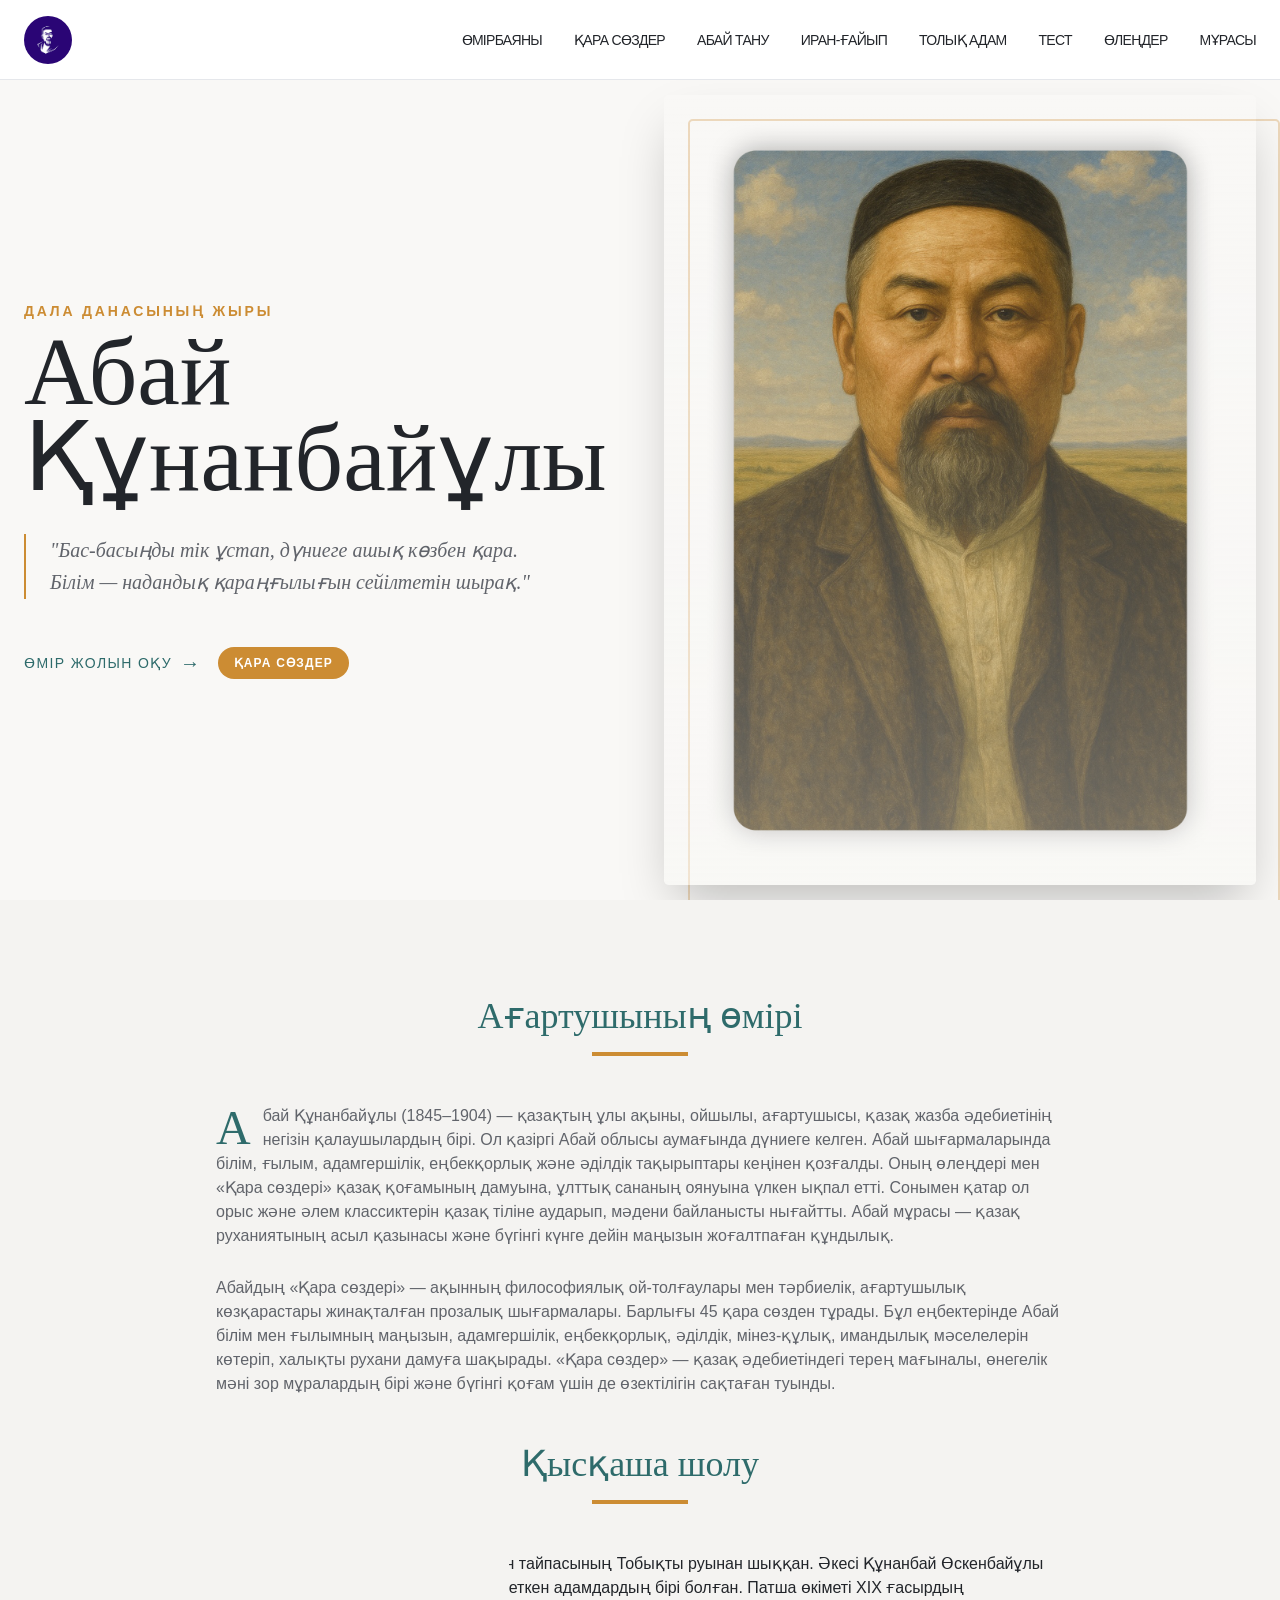
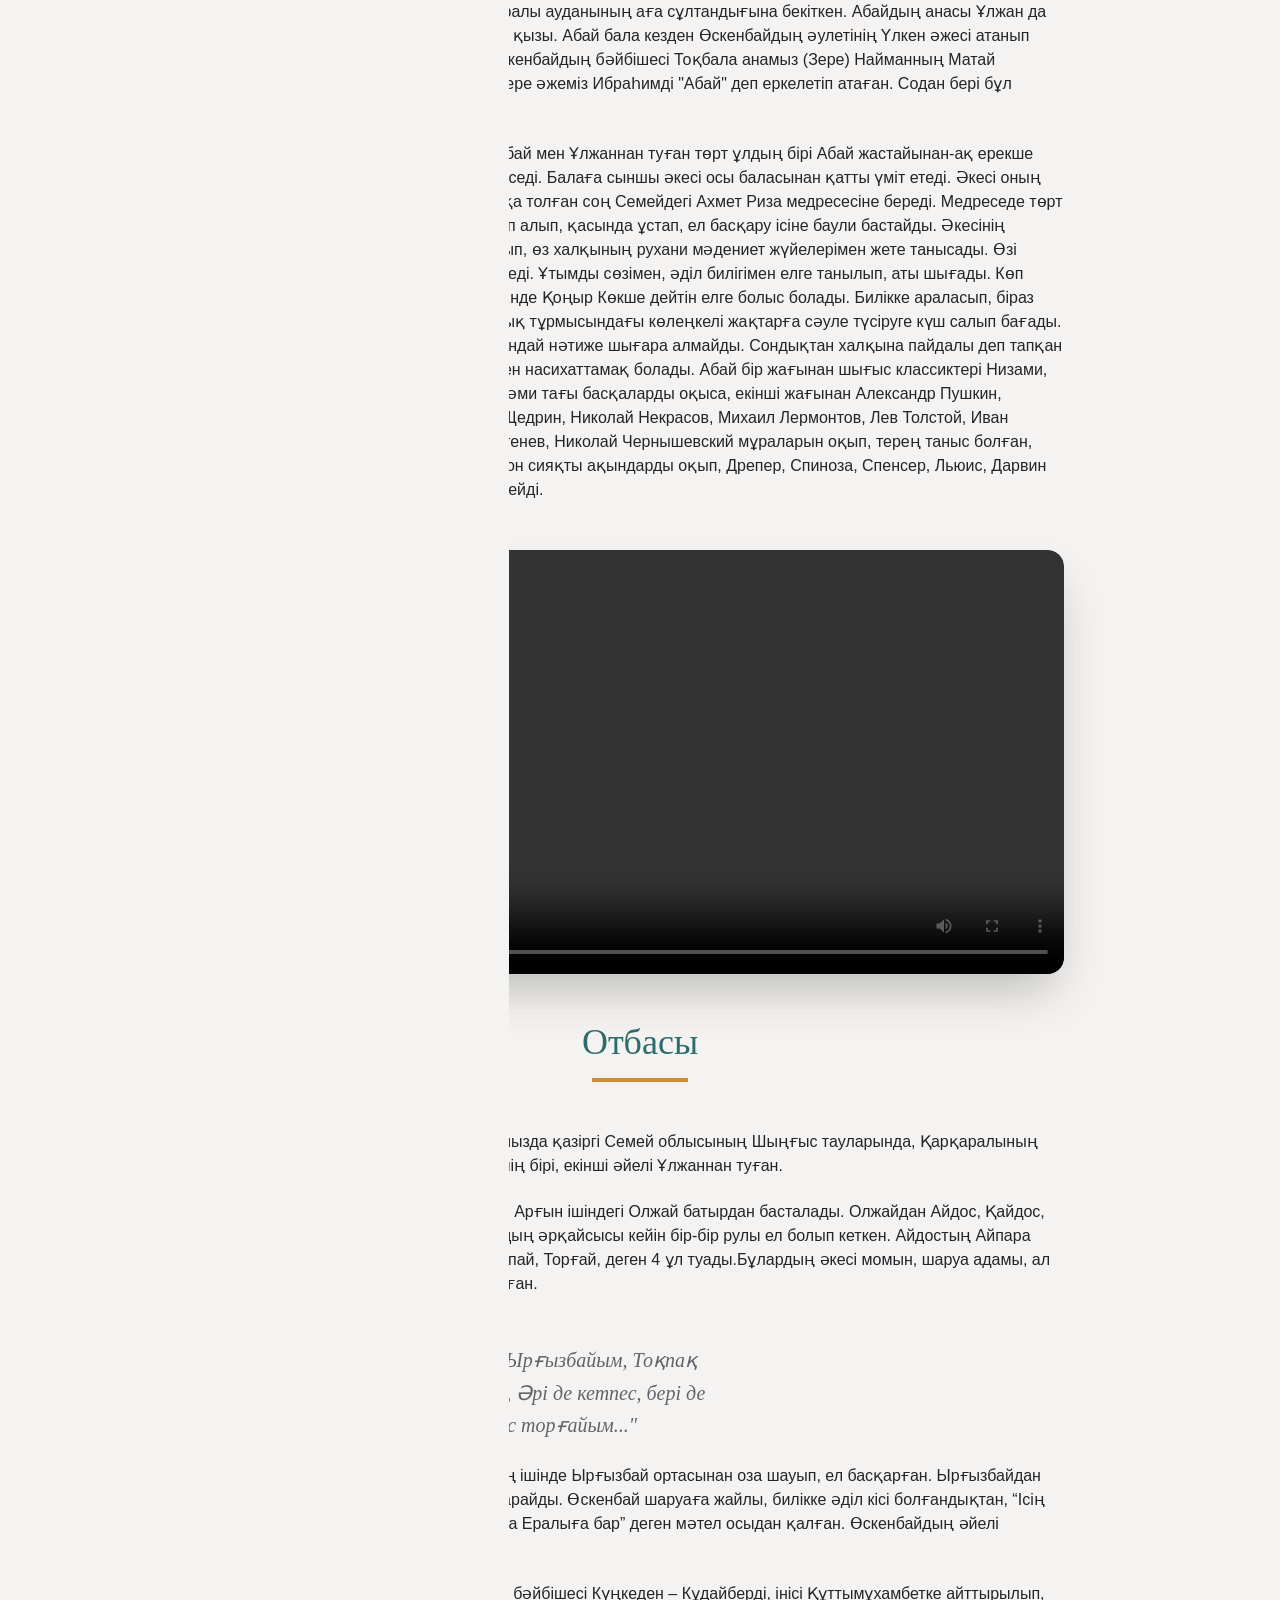
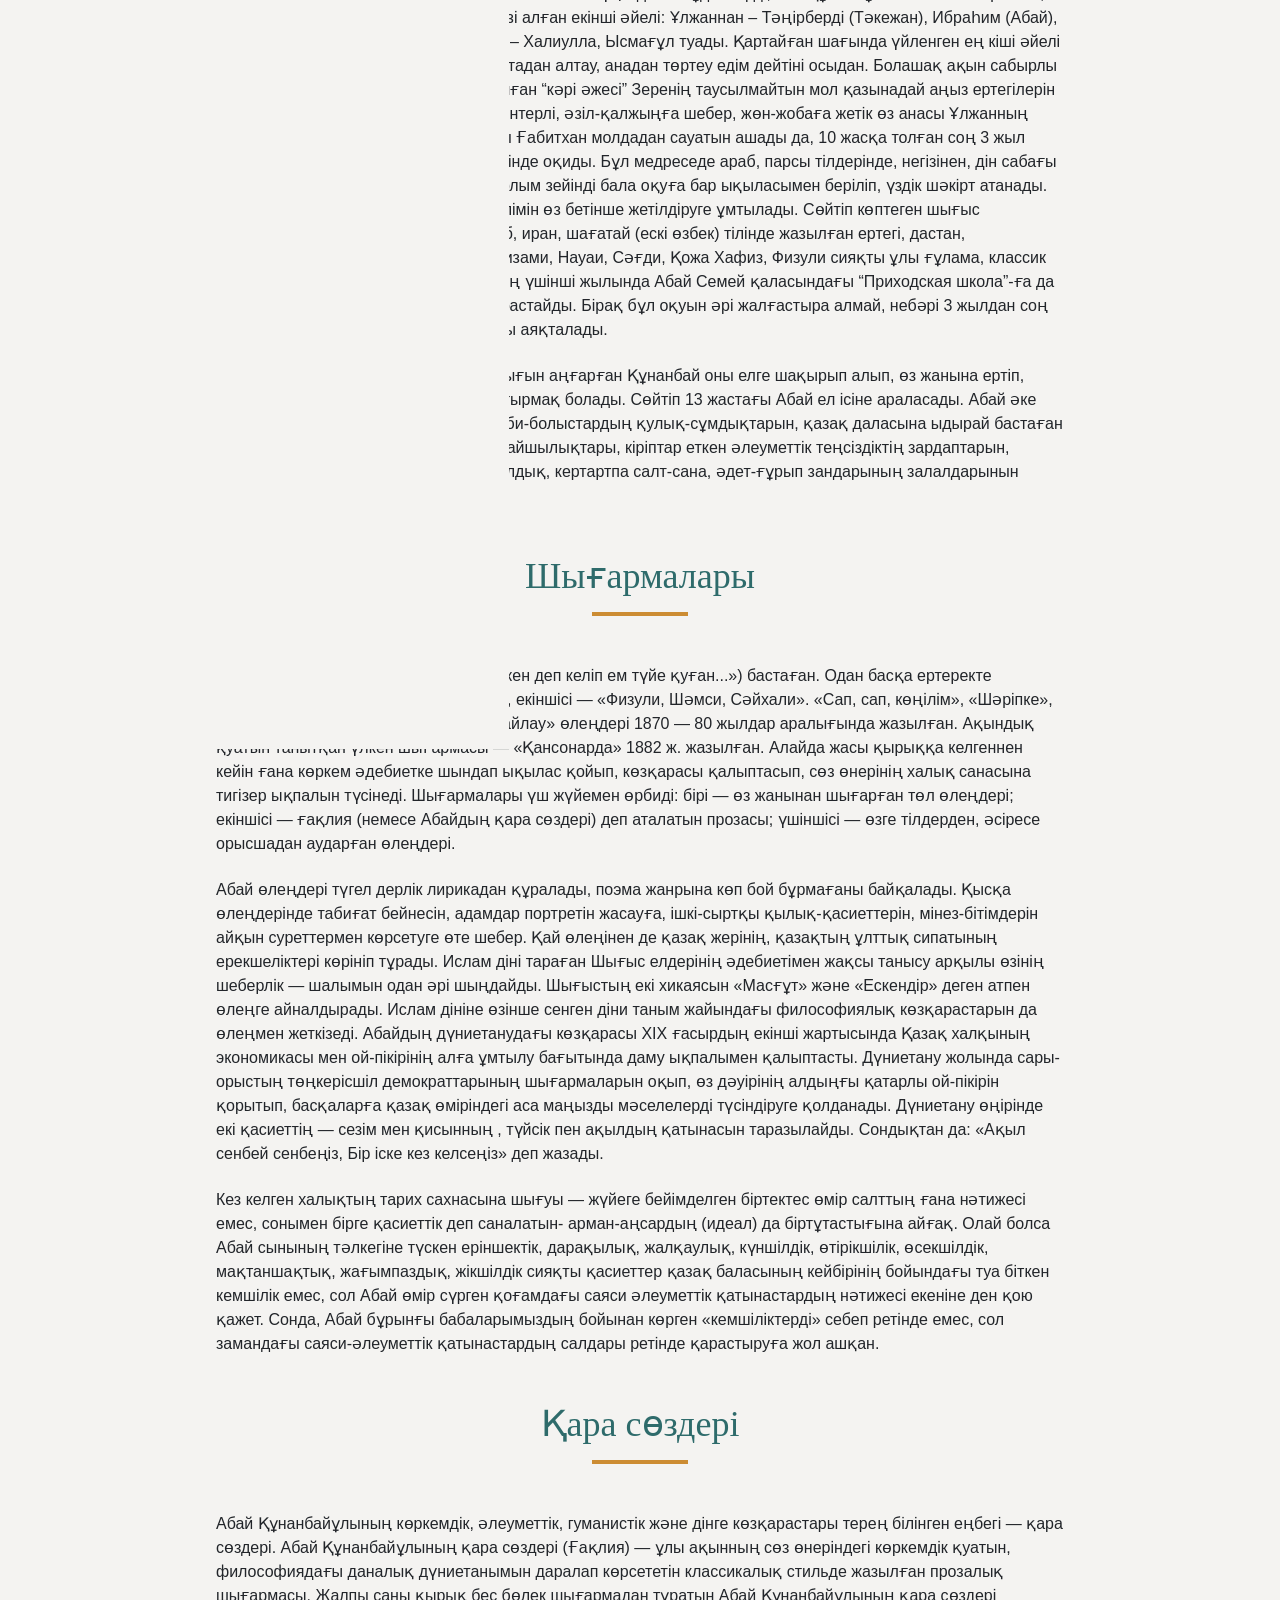
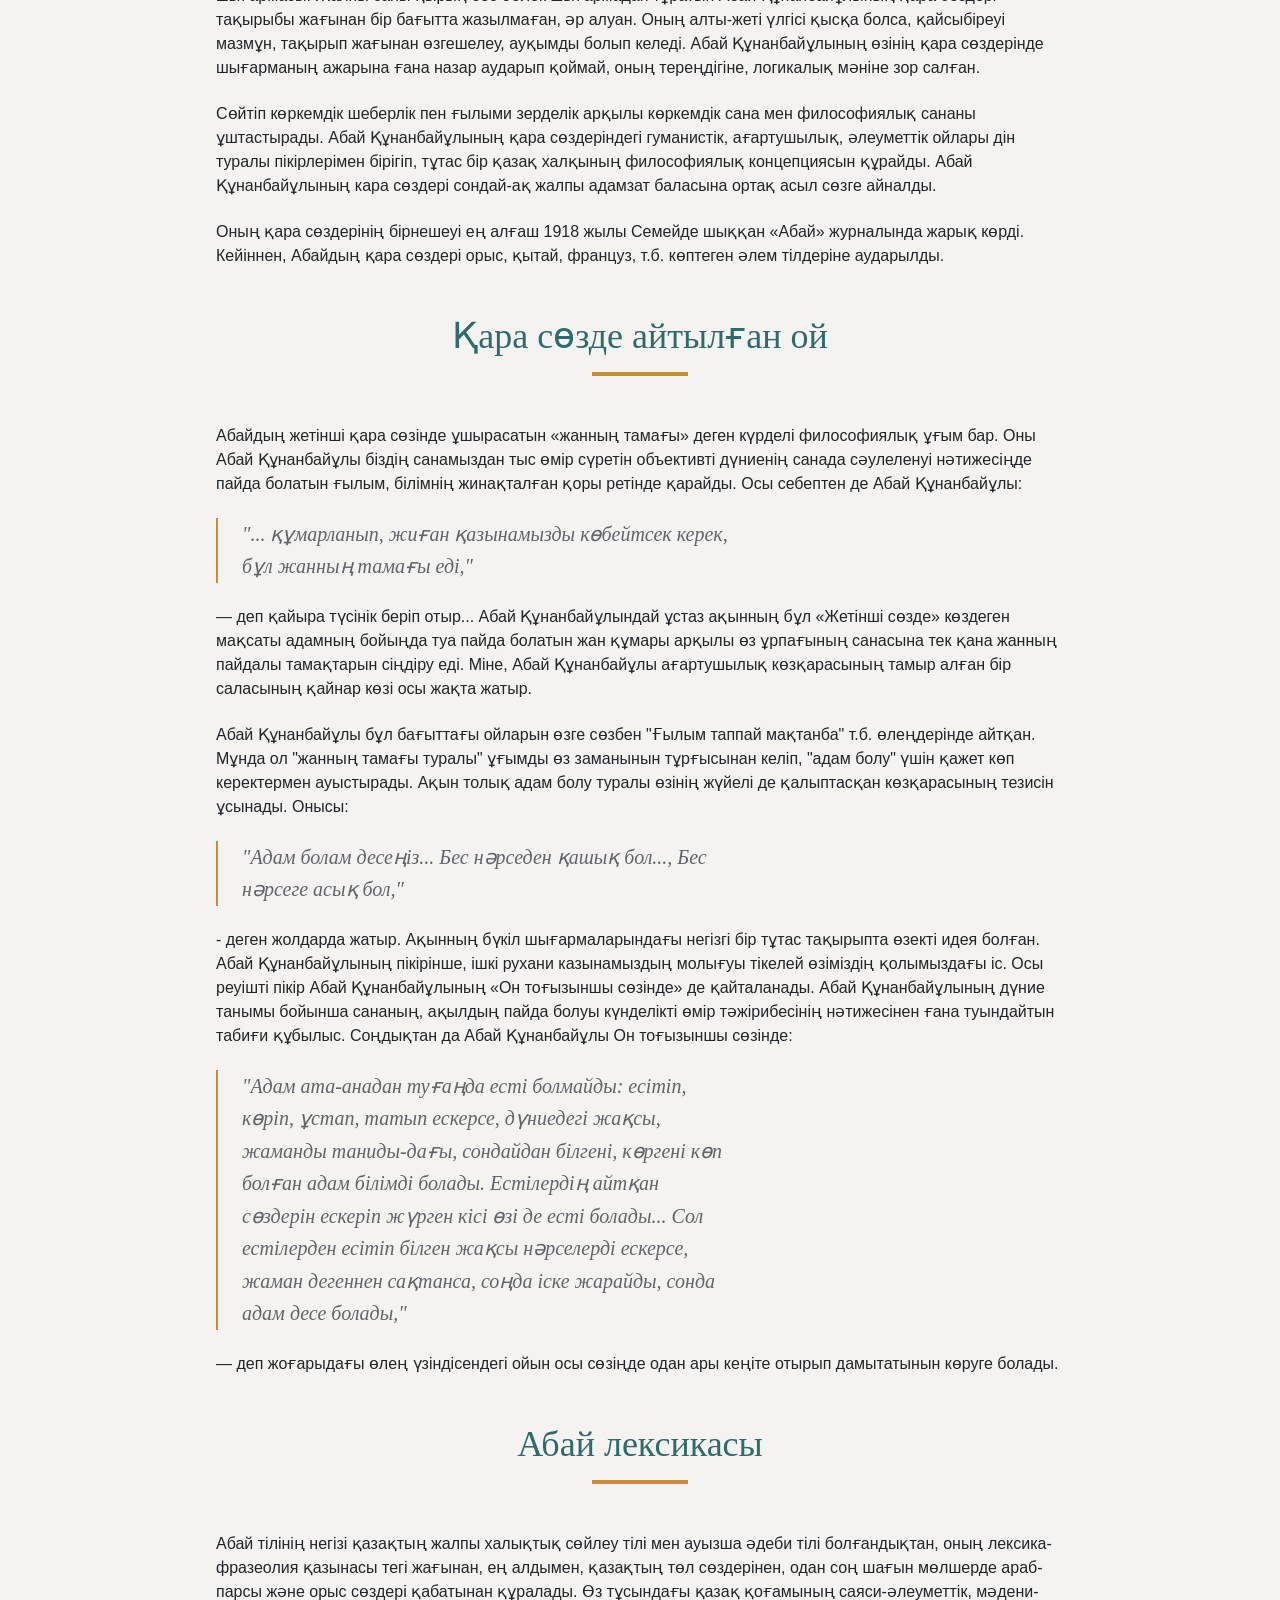
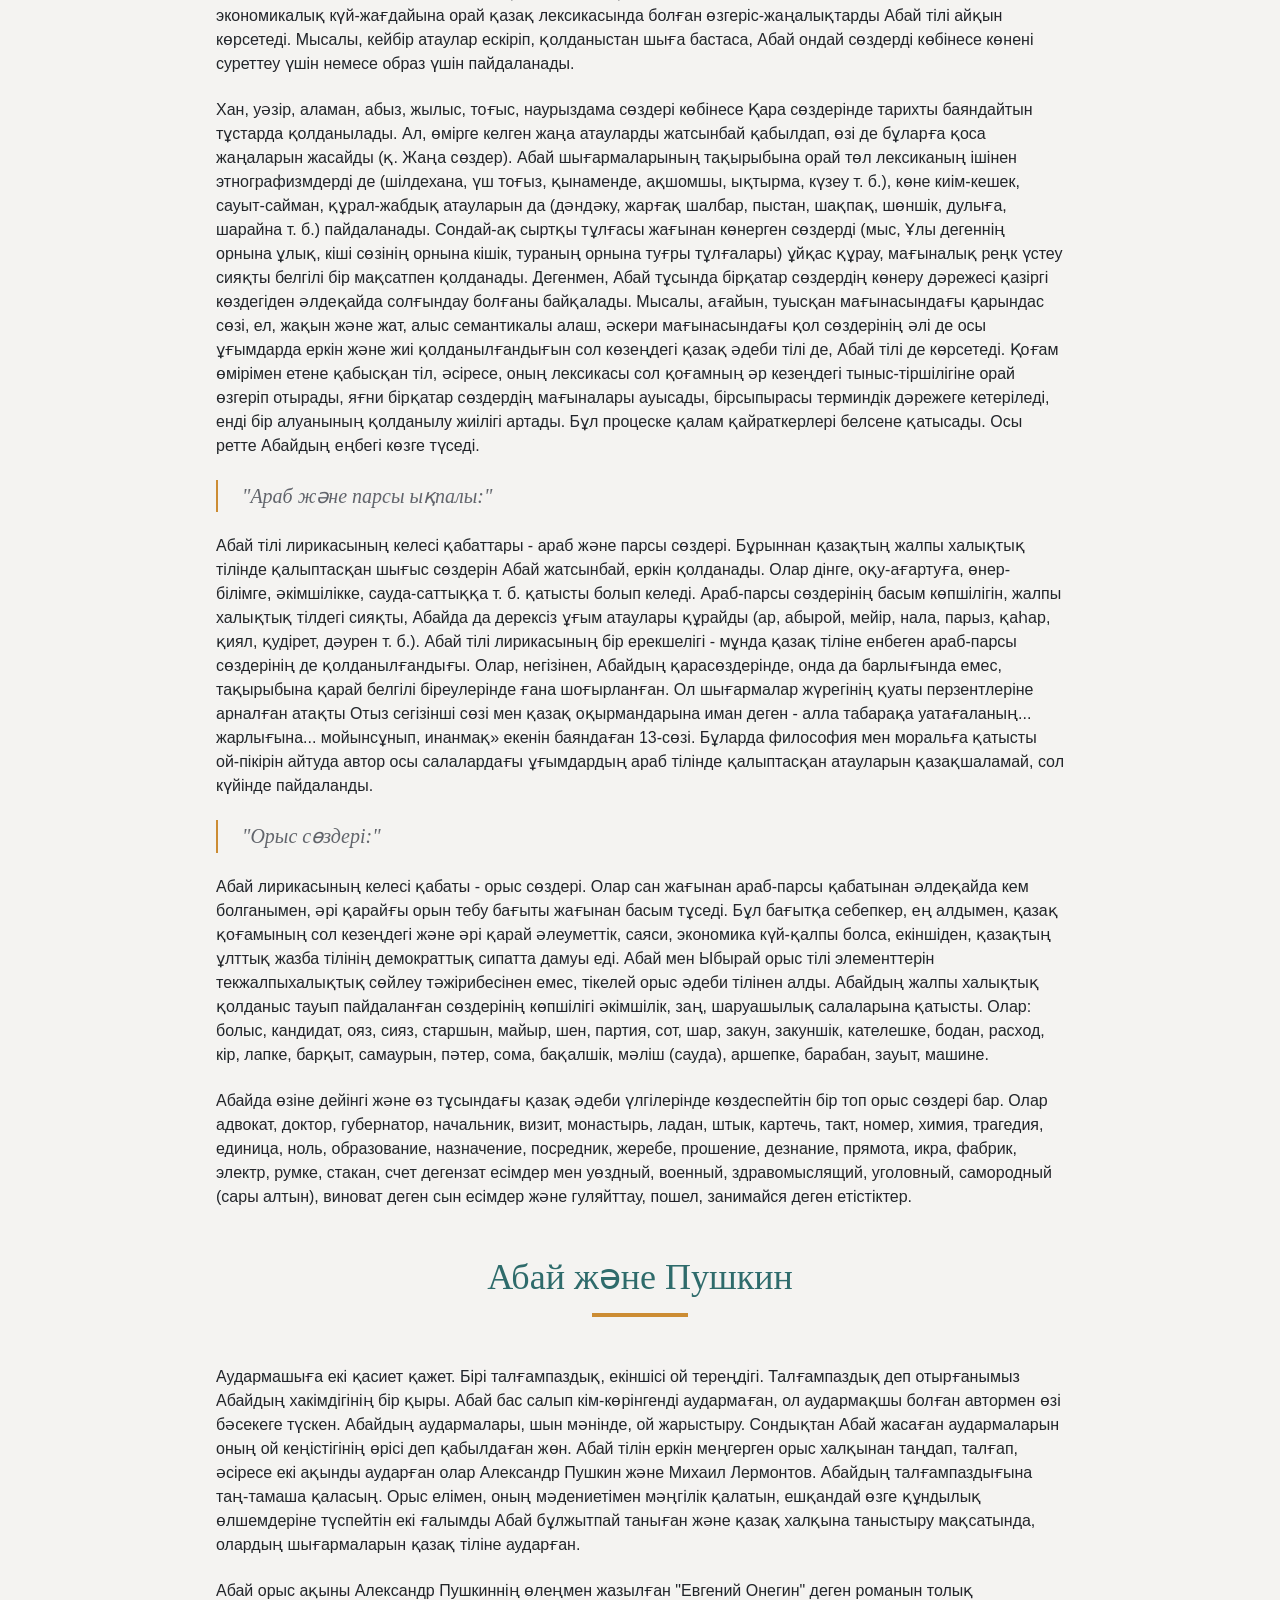
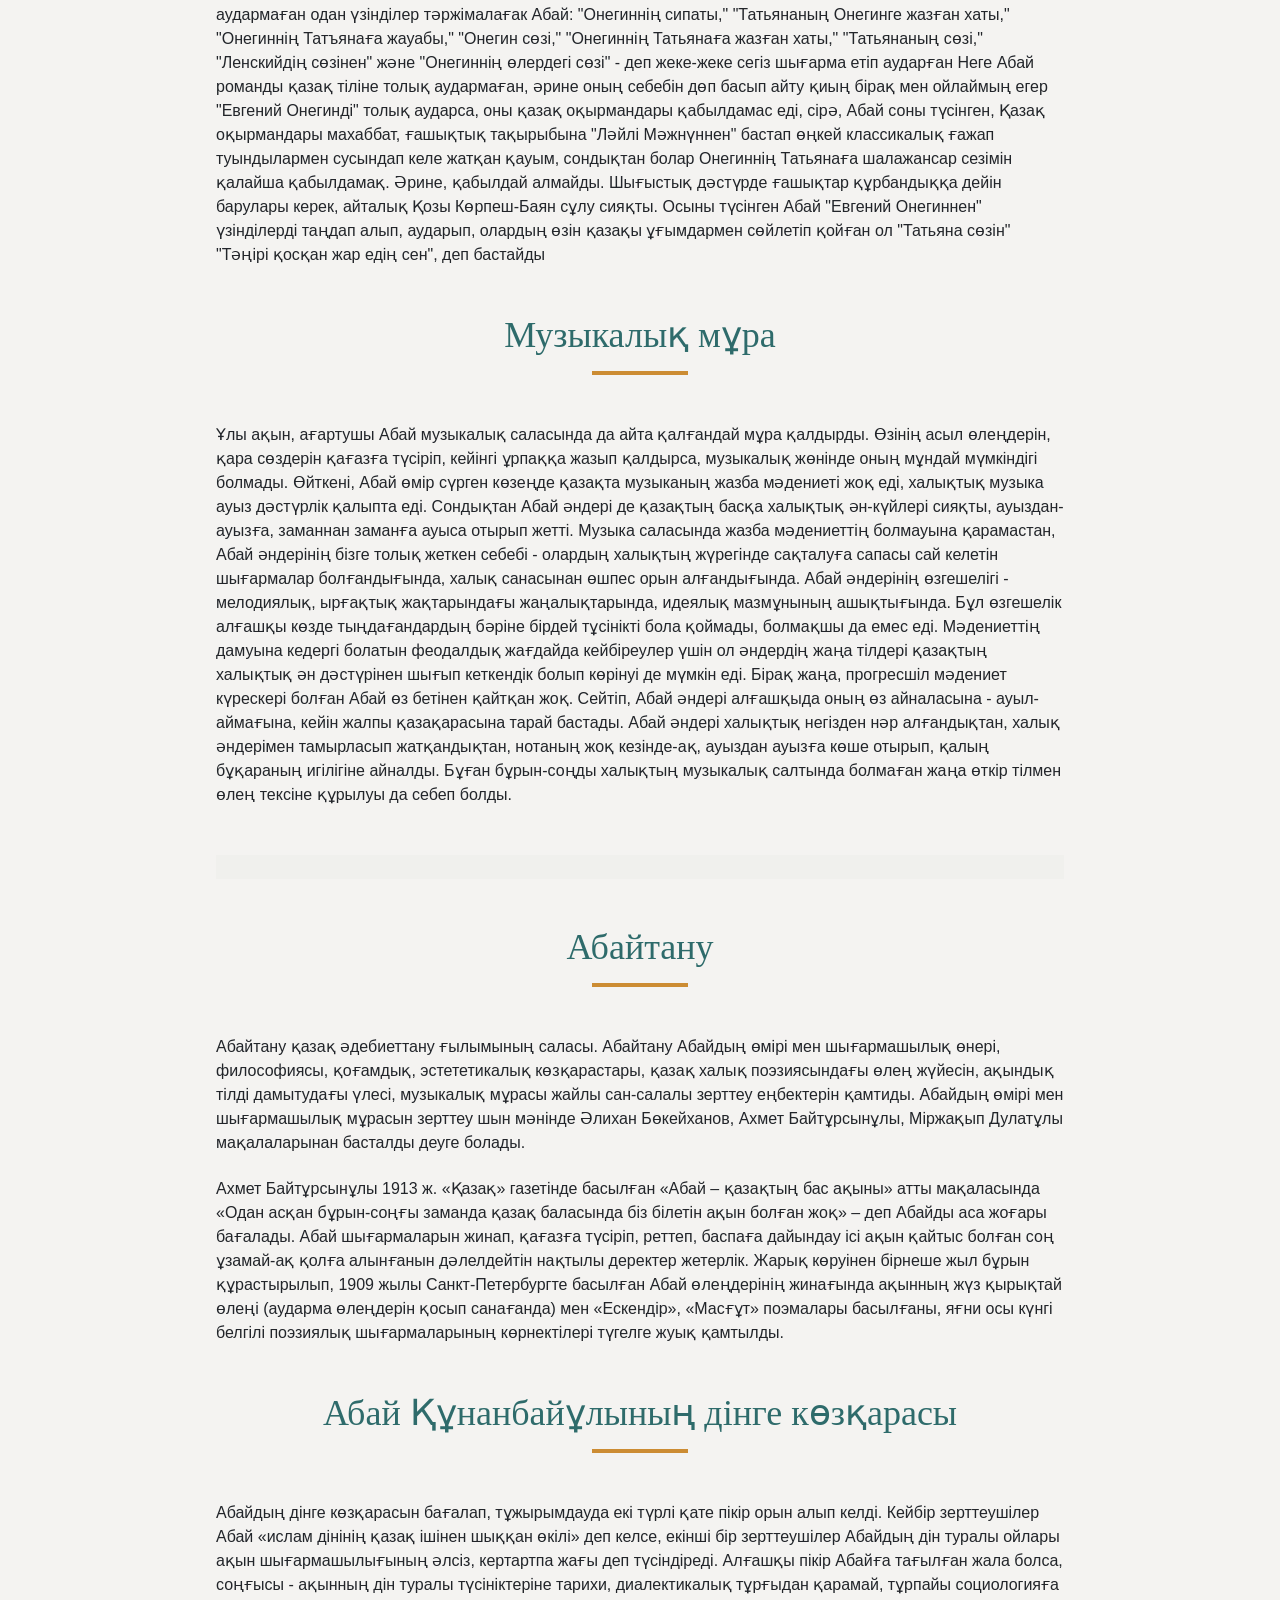
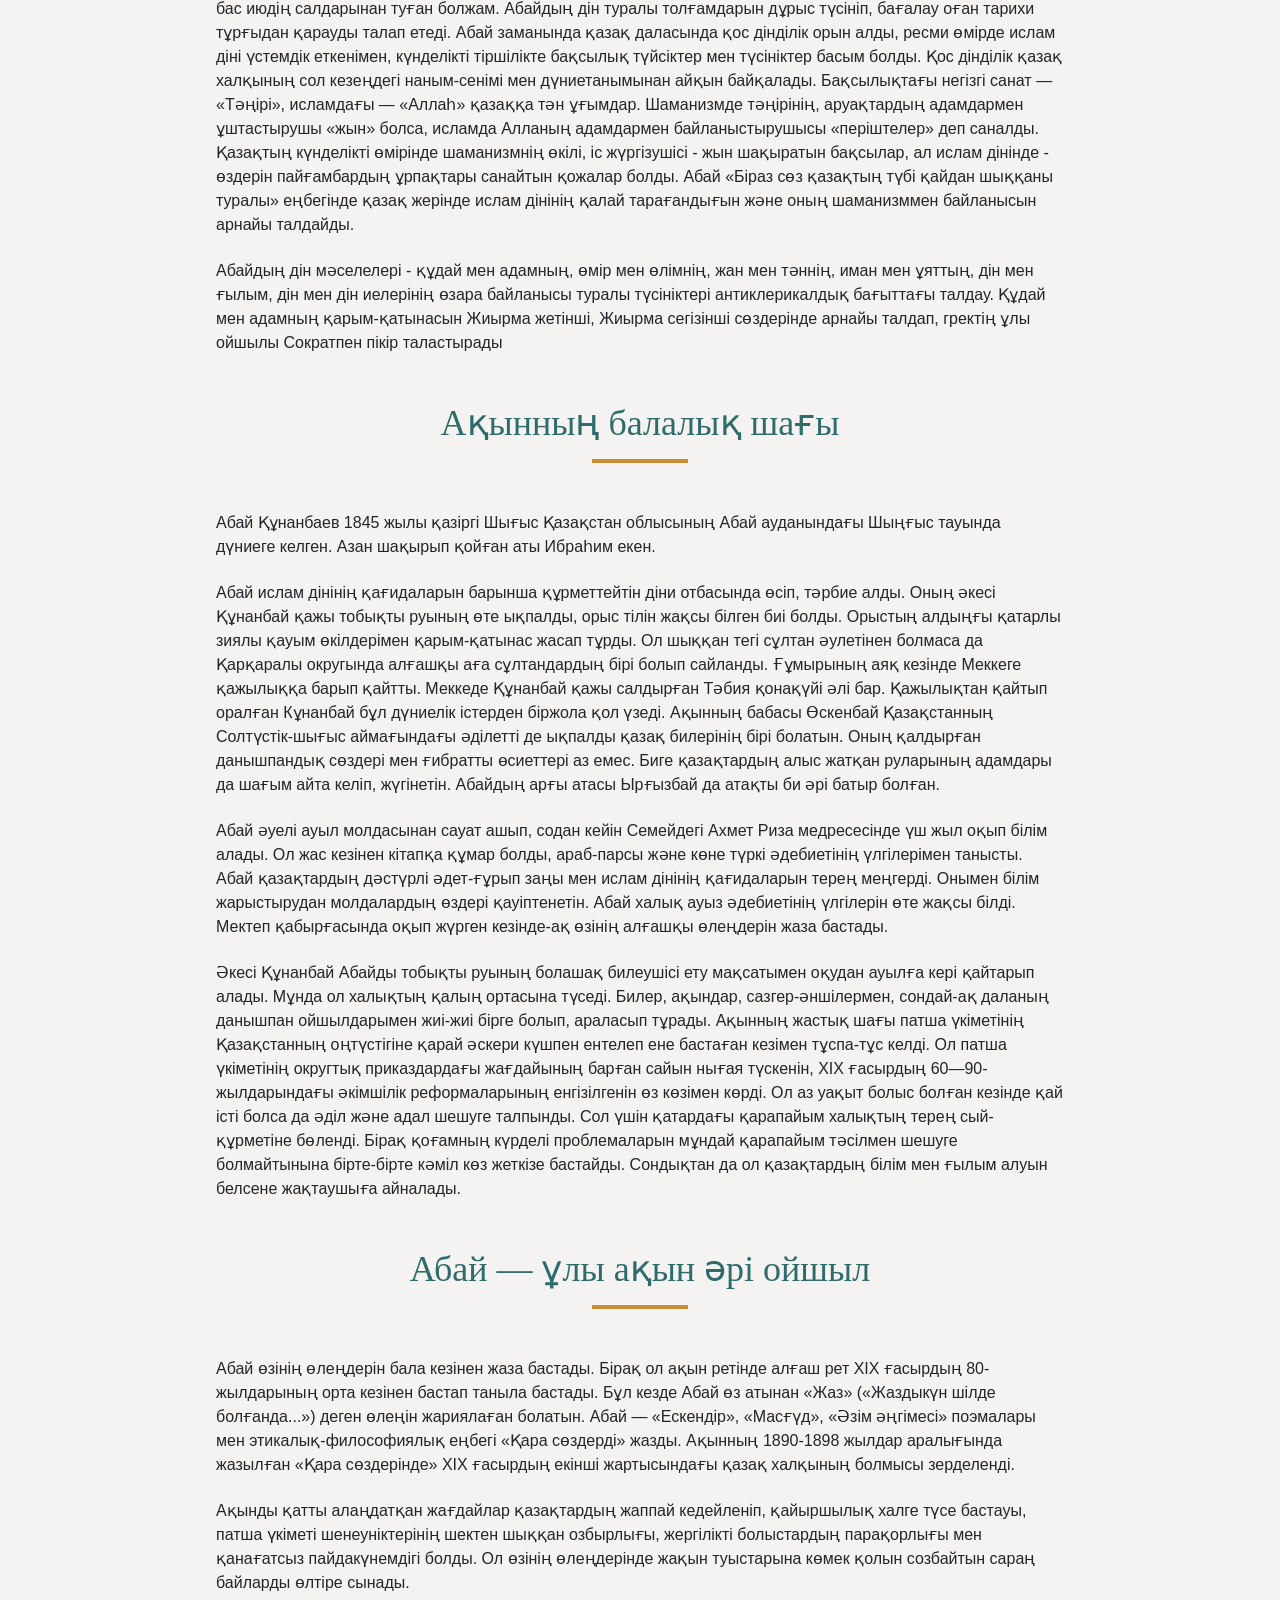
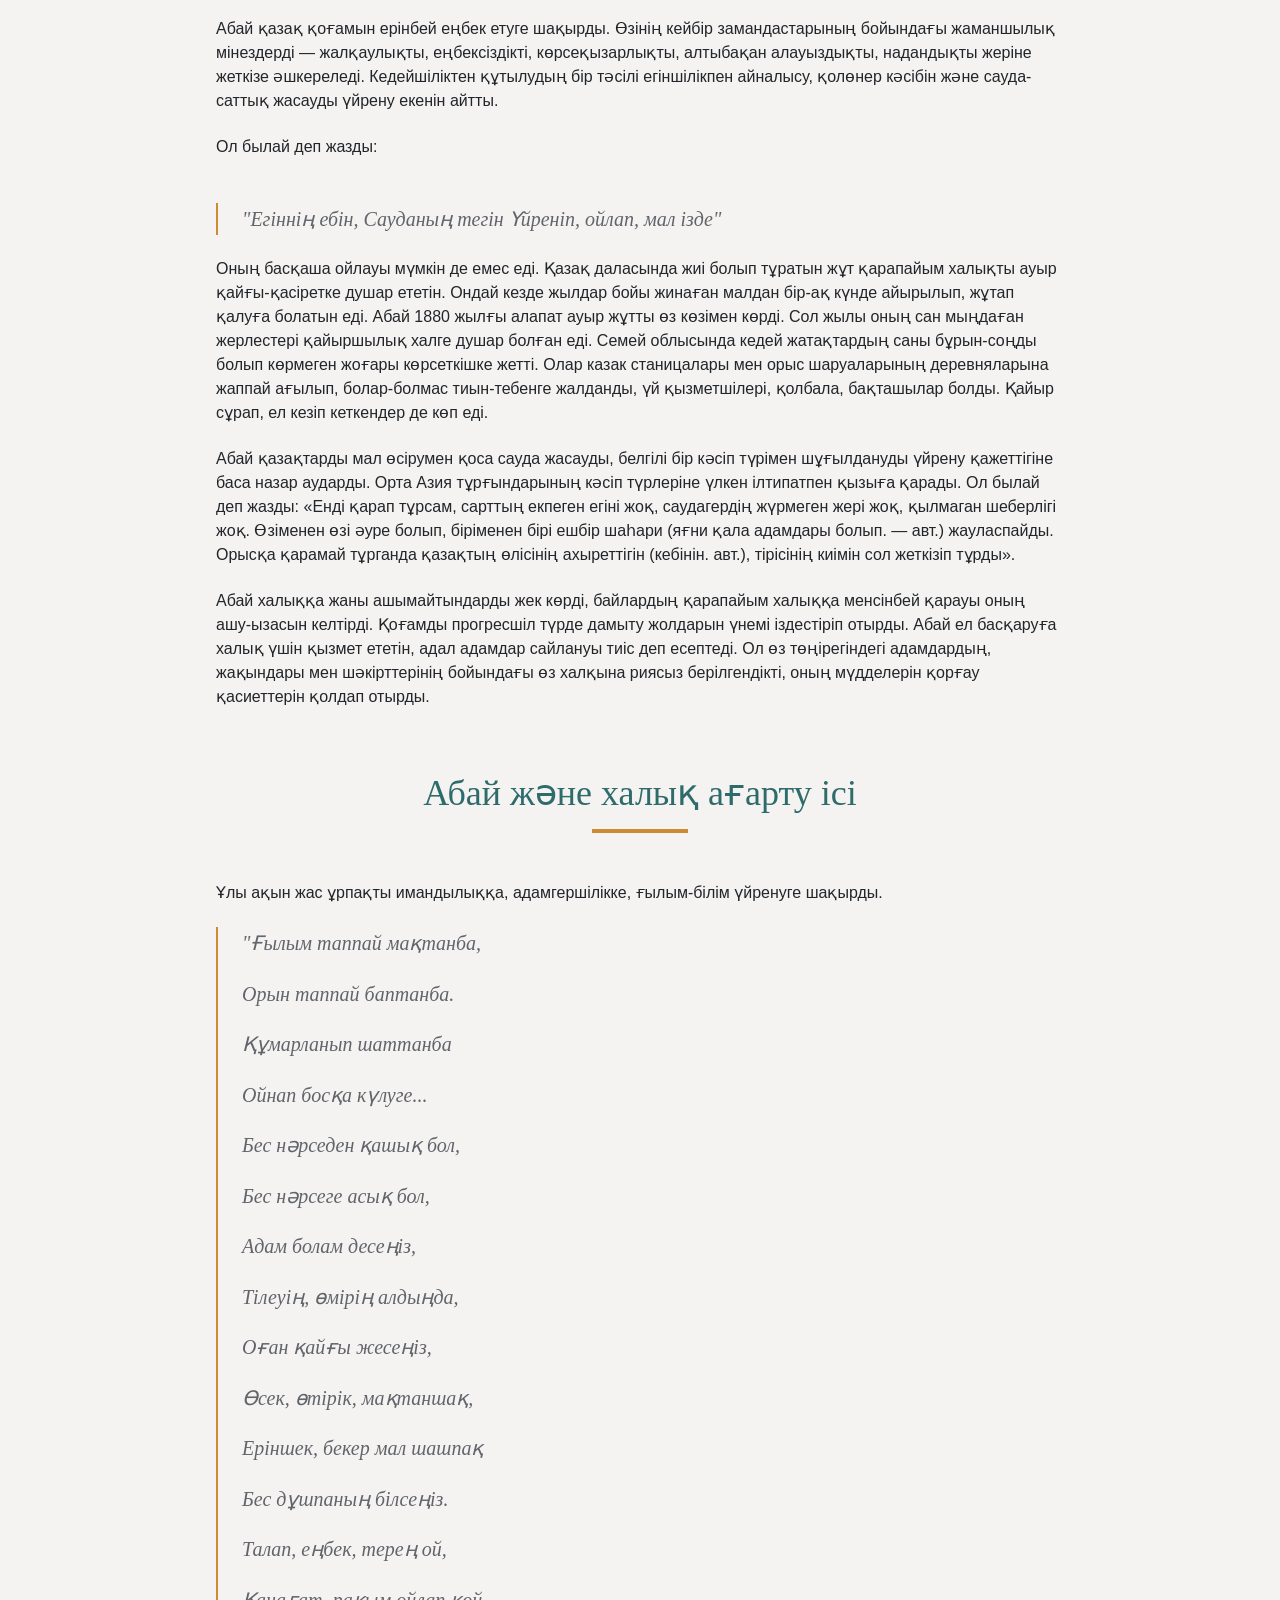
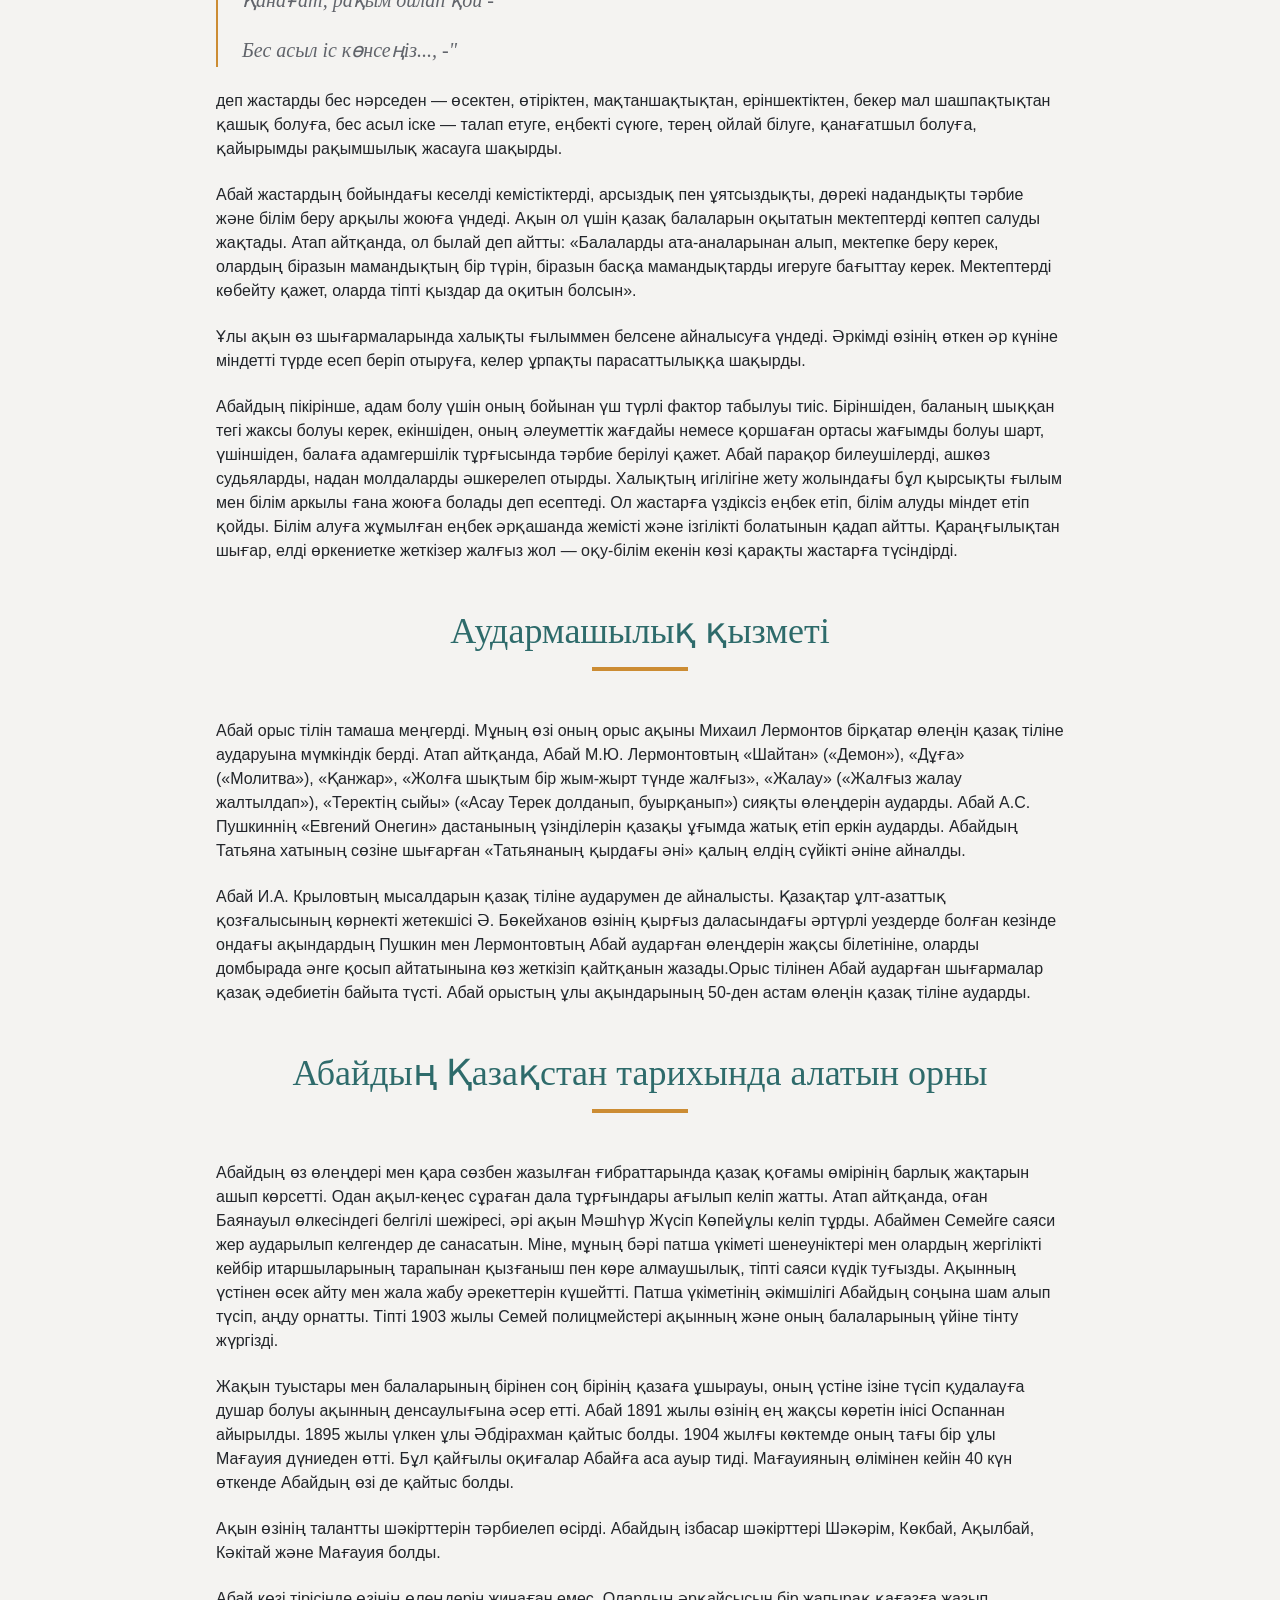
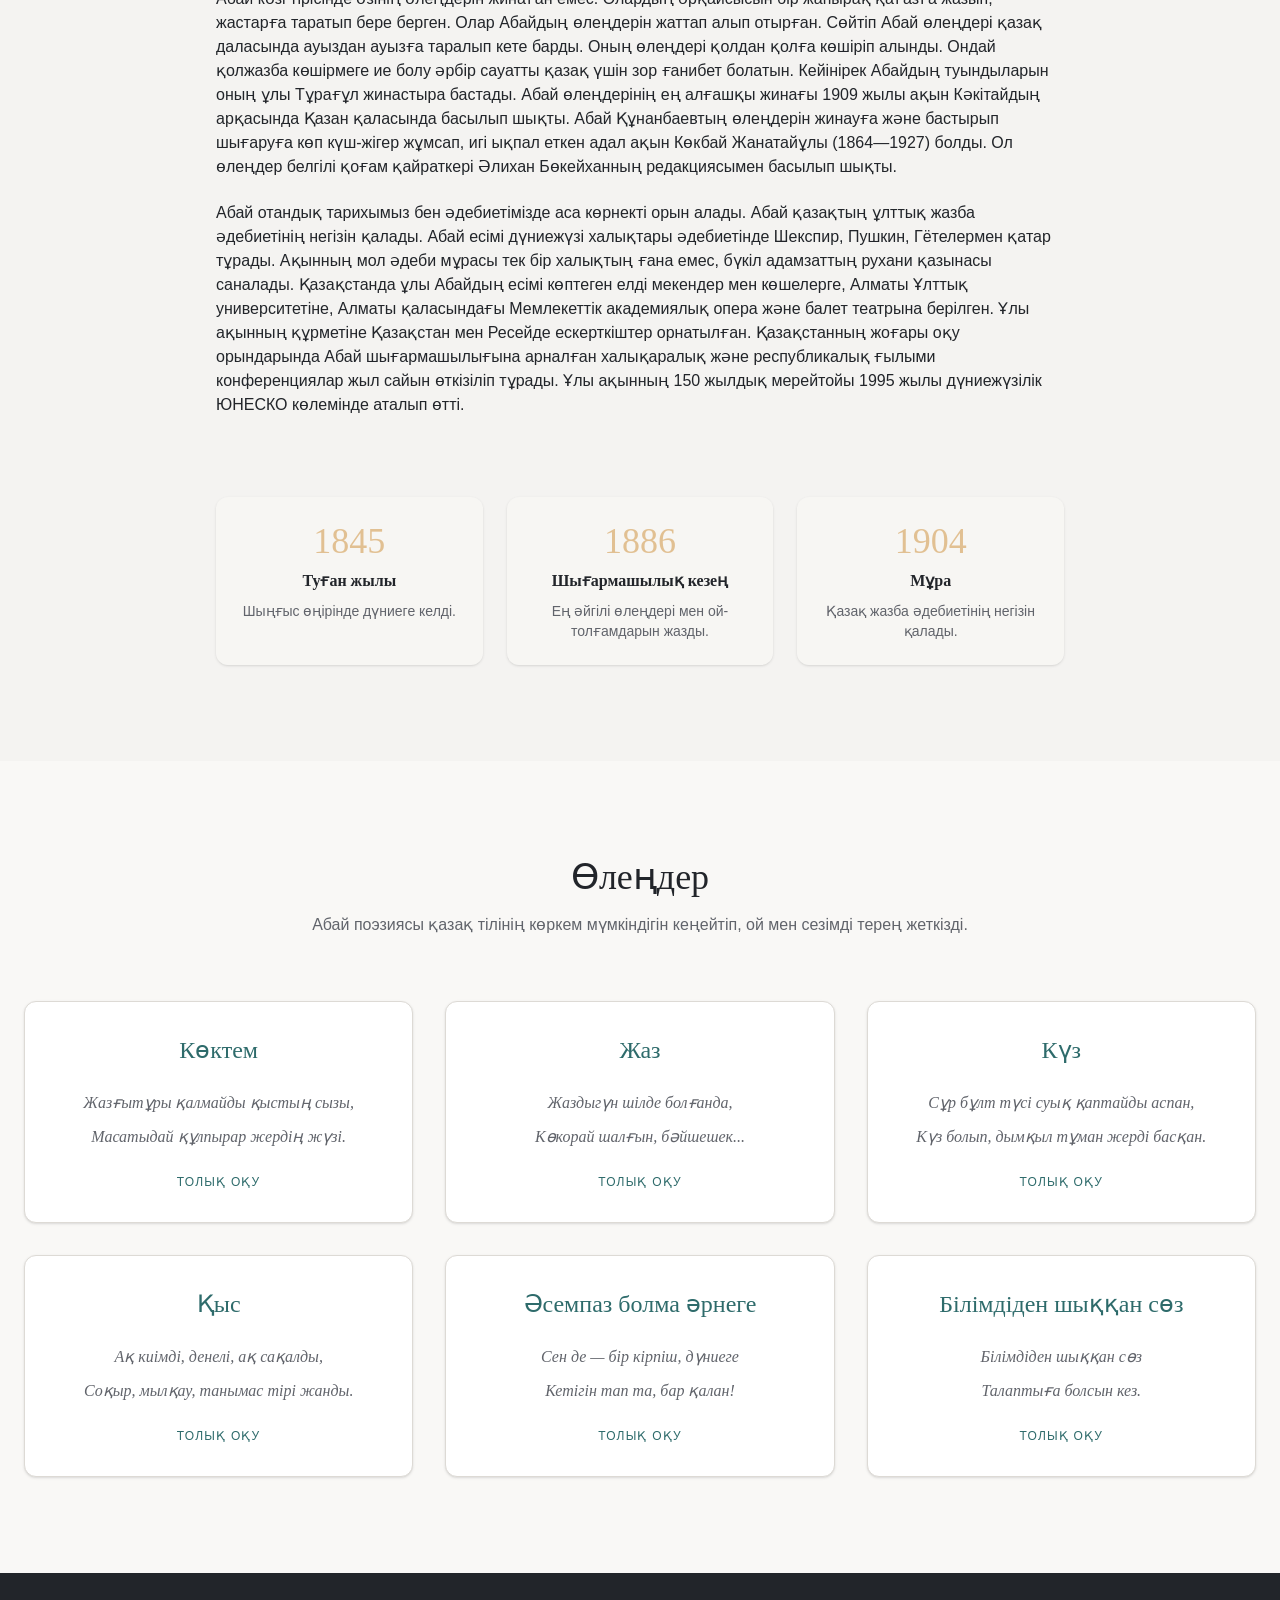
==== index.html @ f9f44563 "Update index.html" ====
<!DOCTYPE html>
<html lang="en" data-dme-installation-id="xwaxjjxckj" data-dme="on" data-dme-dark-mode="off"><head><meta http-equiv="Content-Type" content="text/html; charset=UTF-8"><style>body {transition: opacity ease-in 0.2s; } 
body[unresolved] {opacity: 0; display: block; overflow: hidden; position: relative; } 
</style>
    
    <meta name="viewport" content="width=device-width, initial-scale=1.0, maximum-scale=1">

    <meta property="og:title" content="Abai Qunanbaiuly - The Great Kazakh Poet">
    <meta property="og:description" content="Explore the life, philosophy, and poetry of Abai Qunanbaiuly, a cultural reformer and the father of Kazakh literature.">
    <meta property="og:type" content="website">
    <meta name="twitter:card" content="summary_large_image">
    <meta name="twitter:title" content="Abai Qunanbaiuly - The Great Kazakh Poet">
    <meta name="twitter:description" content="Explore the life, philosophy, and poetry of Abai Qunanbaiuly, a cultural reformer and the father of Kazakh literature.">

    <link rel="icon" type="image/png" href="static/abai-muse/favicon.png">
    <link rel="preconnect" href="https://fonts.googleapis.com/">
    <link rel="preconnect" href="https://fonts.g/static.com/" crossorigin="">
    <link href="./127.0.0.1_files/css2" rel="stylesheet">
    <script>(function(){var target='/';if(location.pathname!==target){history.replaceState(null,'',target+location.search+location.hash);}})();</script>
    <script type="module" crossorigin="" src="./127.0.0.1_files/index-Dv4_u_pz.js"></script>
    <link rel="stylesheet" crossorigin="" href="./127.0.0.1_files/index-BlFxgXNz.css">
  </head>
  <body style="overflow: unset;">
    <div id="root"><div role="region" aria-label="Notifications (F8)" tabindex="-1" style="pointer-events: none;"><ol tabindex="-1" class="fixed top-0 z-[100] flex max-h-screen w-full flex-col-reverse p-4 sm:bottom-0 sm:right-0 sm:top-auto sm:flex-col md:max-w-[420px]"></ol></div><div class="min-h-screen bg-background font-sans selection:bg-primary/20"><nav class="fixed top-0 w-full z-[9999] bg-white border-b border-gray-200 h-20"><div class="container mx-auto px-6 h-full flex items-center justify-between"><a href="/"><a class="z-[10001]"><img alt="Logo" class="h-12 w-12 rounded-full object-cover" src="[data-uri]"></a></a><div class="hidden md:flex items-center gap-8"><a href="/#biography" class="text-sm font-medium hover:text-primary uppercase tracking-tighter">Өмірбаяны</a><a href="/book-of-words/" class="text-sm font-medium hover:text-primary uppercase tracking-tighter">Қара сөздер</a><a href="/#abai_tanu" class="text-sm font-medium hover:text-primary uppercase tracking-tighter">Абай Тану</a><a href="/iran-gaiyp/" class="text-sm font-medium hover:text-primary uppercase tracking-tighter">Иран-Ғайып</a><a href="/tolyq_adam/" class="text-sm font-medium hover:text-primary uppercase tracking-tighter">Толық Адам</a><a href="/tests/" class="text-sm font-medium hover:text-primary uppercase tracking-tighter">Тест</a><a href="/#poetry" class="text-sm font-medium hover:text-primary uppercase tracking-tighter">Өлеңдер</a><a href="/#legacy" class="text-sm font-medium hover:text-primary uppercase tracking-tighter">Мұрасы</a></div><button class="md:hidden p-2 text-black z-[10001] relative"><svg xmlns="http://www.w3.org/2000/svg" width="32" height="32" viewBox="0 0 24 24" fill="none" stroke="currentColor" stroke-width="2" stroke-linecap="round" stroke-linejoin="round" class="lucide lucide-menu" aria-hidden="true"><path d="M4 5h16"></path><path d="M4 12h16"></path><path d="M4 19h16"></path></svg></button></div><div class="fixed inset-0 bg-black/80 backdrop-blur-sm transition-opacity duration-300 md:hidden opacity-0 invisible z-[9999]"></div><div class="fixed top-0 right-0 h-screen w-[75%] sm:w-[50%] transform transition-transform duration-500 ease-in-out md:hidden z-[10000] translate-x-full" style="background-color: rgb(255, 255, 255);"><div class="flex flex-col h-full items-center justify-center space-y-8 px-6"><a href="/#biography" class="text-lg font-bold text-black uppercase text-center transition-all transform translate-x-10 opacity-0" style="transition-delay: 0ms; display: block;">Өмірбаяны</a><a href="/book-of-words/" class="text-lg font-bold text-black uppercase text-center transition-all transform translate-x-10 opacity-0" style="transition-delay: 0ms; display: block;">Қара сөздер</a><a href="/#abai_tanu" class="text-lg font-bold text-black uppercase text-center transition-all transform translate-x-10 opacity-0" style="transition-delay: 0ms; display: block;">Абай Тану</a><a href="/iran-gaiyp/" class="text-lg font-bold text-black uppercase text-center transition-all transform translate-x-10 opacity-0" style="transition-delay: 0ms; display: block;">Иран-Ғайып</a><a href="/tolyq_adam/" class="text-lg font-bold text-black uppercase text-center transition-all transform translate-x-10 opacity-0" style="transition-delay: 0ms; display: block;">Толық Адам</a><a href="/tests/" class="text-lg font-bold text-black uppercase text-center transition-all transform translate-x-10 opacity-0" style="transition-delay: 0ms; display: block;">Тест</a><a href="/#poetry" class="text-lg font-bold text-black uppercase text-center transition-all transform translate-x-10 opacity-0" style="transition-delay: 0ms; display: block;">Өлеңдер</a><a href="/#legacy" class="text-lg font-bold text-black uppercase text-center transition-all transform translate-x-10 opacity-0" style="transition-delay: 0ms; display: block;">Мұрасы</a></div></div></nav><section class="relative min-h-screen flex items-center pt-20 overflow-hidden section-reveal"><div class="absolute inset-0 z-0 opacity-[0.03] pointer-events-none pattern-drift" style="background-image: url(&quot;static/abai-muse/assets/kazakh-pattern-Ba0p9xHQ.png&quot;); background-size: 400px;"></div><div class="container mx-auto px-6 grid md:grid-cols-2 gap-12 items-center relative z-10"><div class="order-2 md:order-1 space-y-8 animate-fade-up"><div class="space-y-2"><h2 class="text-secondary font-sans uppercase tracking-[0.2em] text-sm font-semibold">Дала данасының жыры</h2><h1 class="text-5xl md:text-7xl lg:text-8xl font-serif font-medium text-foreground leading-[0.9]">Абай <br> Құнанбайұлы</h1></div><p class="text-xl text-muted-foreground leading-relaxed max-w-lg font-serif italic border-l-2 border-secondary pl-6">"Бас-басыңды тік ұстап, дүниеге ашық көзбен қара. Білім — надандық қараңғылығын сейілтетін шырақ."</p><div class="pt-4 flex flex-wrap items-center gap-4"><a href="/#biography" class="group inline-flex items-center gap-2 text-primary font-medium uppercase tracking-widest text-sm hover:gap-4 transition-all">Өмір жолын оқу <span class="text-xl">→</span></a><a href="/book-of-words/" class="inline-flex items-center gap-2 rounded-full bg-secondary text-secondary-foreground px-4 py-2 text-xs font-semibold uppercase tracking-widest hover:opacity-90 transition-opacity">Қара сөздер</a></div></div><div class="order-1 md:order-2 relative animate-fade-up delay-150"><div class="aspect-[3/4] rounded-sm overflow-hidden shadow-2xl relative"><div class="absolute inset-0 bg-gradient-to-t from-background/40 to-transparent z-10"></div><img alt="Абай Құнанбайұлының портреті" class="w-full h-full object-cover transform transition-transform duration-[20s] hover:scale-110" src="./127.0.0.1_files/abai-portrait2-DR-h9pZM.png"></div><div class="absolute -bottom-6 -right-6 w-full h-full border-2 border-secondary/30 -z-10 rounded-sm"></div></div></div></section><section id="biography" class="py-24 bg-muted/30 relative section-reveal"><div class="container mx-auto px-6 max-w-4xl"><div class="space-y-12"><div class="text-center space-y-4"><h2 class="text-3xl md:text-4xl font-serif text-primary">Ағартушының өмірі</h2><div class="w-24 h-1 bg-secondary mx-auto"></div></div><div class="prose prose-lg prose-stone mx-auto text-muted-foreground first-letter:text-5xl first-letter:font-serif first-letter:text-primary first-letter:mr-3 first-letter:float-left"><p>Абай Құнанбайұлы (1845–1904) — қазақтың ұлы ақыны, ойшылы, ағартушысы, қазақ жазба әдебиетінің негізін қалаушылардың бірі. Ол қазіргі Абай облысы аумағында дүниеге келген. Абай шығармаларында білім, ғылым, адамгершілік, еңбекқорлық және әділдік тақырыптары кеңінен қозғалды. Оның өлеңдері мен «Қара сөздері» қазақ қоғамының дамуына, ұлттық сананың оянуына үлкен ықпал етті. Сонымен қатар ол орыс және әлем классиктерін қазақ тіліне аударып, мәдени байланысты нығайтты. Абай мұрасы — қазақ руханиятының асыл қазынасы және бүгінгі күнге дейін маңызын жоғалтпаған құндылық.</p><div class="pt-4 flex flex-wrap items-center gap-4 mb-3"></div><p>Абайдың «Қара сөздері» — ақынның философиялық ой-толғаулары мен тәрбиелік, ағартушылық көзқарастары жинақталған прозалық шығармалары. Барлығы 45 қара сөзден тұрады. Бұл еңбектерінде Абай білім мен ғылымның маңызын, адамгершілік, еңбекқорлық, әділдік, мінез-құлық, имандылық мәселелерін көтеріп, халықты рухани дамуға шақырады. «Қара сөздер» — қазақ әдебиетіндегі терең мағыналы, өнегелік мәні зор мұралардың бірі және бүгінгі қоғам үшін де өзектілігін сақтаған туынды.</p></div><div class="text-center space-y-4"><h2 class="text-3xl md:text-4xl font-serif text-primary">Қысқаша шолу</h2><div class="w-24 h-1 bg-secondary mx-auto"></div></div><p>Абай Құнанбайұлы Орта жүздегі Арғын тайпасының Тобықты руынан шыққан. Әкесі Құнанбай Өскенбайұлы өз заманындағы атақ даңқы алысқа кеткен адамдардың бірі болған. Патша өкіметі XIX ғасырдың ортасындағы бір сайлауда оны Қарқаралы ауданының аға сұлтандығына бекіткен. Абайдың анасы Ұлжан да Арғын тайпасынан, Қаракесек руының қызы. Абай бала кезден Өскенбайдың әулетінің Үлкен әжесі атанып кеткен Зере әжесінің қолында өсті, Өскенбайдың бәйбішесі Тоқбала анамыз (Зере) Найманның Матай болысының байы Бектемірдің қызы, Зере әжеміз Ибраһимді "Абай" деп еркелетіп атаған. Содан бері бұл есіммен Абай тарихқа енді.<div class="pt-4 flex flex-wrap items-center gap-4 mb-1.5"></div>Осындай текті ортадан шыққан Құнанбай мен Ұлжаннан туған төрт ұлдың бірі Абай жастайынан-ақ ерекше қабілетімен, ақылдылығымен көзге түседі. Балаға сыншы әкесі осы баласынан қатты үміт етеді. Әкесі оның зеректілігін байқағаннан кейін, 10 жасқа толған соң Семейдегі Ахмет Риза медресесіне береді. Медреседе төрт жыл оқығаннан кейін, оқудан шығарып алып, қасында ұстап, ел басқару ісіне баули бастайды. Әкесінің төңірегінде ел жақсыларымен араласып, өз халқының рухани мәдениет жүйелерімен жете танысады. Өзі билер үлгісінде шешен сөйлеуге төселеді. Ұтымды сөзімен, әділ билігімен елге танылып, аты шығады. Көп ұзамай, жетпісінші жылдардың бас кезінде Қоңыр Көкше дейтін елге болыс болады. Билікке араласып, біраз тәжірибе жинақтағаннан кейін, ол халық тұрмысындағы көлеңкелі жақтарға сәуле түсіруге күш салып бағады. Бірақ онысынан пәлендей көңіл тоятындай нәтиже шығара алмайды. Сондықтан халқына пайдалы деп тапқан істерін көркем сөзбен, әсіресе, өлеңмен насихаттамақ болады. Абай бір жағынан шығыс классиктері Низами, Сағди, Қожа Хафиз, Науаи, Физули, Жәми тағы басқаларды оқыса, екінші жағынан Александр Пушкин, Александр Герцен, Михаил Салтыков-Щедрин, Николай Некрасов, Михаил Лермонтов, Лев Толстой, Иван Крылов, Фёдор Достоевский, Иван Тургенев, Николай Чернышевский мұраларын оқып, терең таныс болған, Батыс әдебиетінен Гёте, Джордж Байрон сияқты ақындарды оқып, Дрепер, Спиноза, Спенсер, Льюис, Дарвин сынды ғалымдардың еңбектерін зерттейді.</p><div class="w-full max-w-5xl mx-auto overflow-hidden rounded-2xl shadow-2xl"><video class="w-full h-auto rounded-2xl" controls="" src="static/abai-muse/assets/abautAbai-CYuNmZ-6.mp4"></video></div><div class="text-center space-y-4"><h2 class="text-3xl md:text-4xl font-serif text-primary">Отбасы</h2><div class="w-24 h-1 bg-secondary mx-auto"></div></div><p>Абай Құнанбайұлы 1845 жылғы 23 тамызда қазіргі Семей облысының Шыңғыс тауларында, Қарқаралының аға сұлтаны Құнанбайдың төрт әйелінің бірі, екінші әйелі Ұлжаннан туған.<div class="pt-4 flex flex-wrap items-center gap-4 mb-1.5"></div>Ақынның арғы тегі Орта жүз Тобықты, Арғын ішіндегі Олжай батырдан басталады. Олжайдан Айдос, Қайдос, Жігітек есімді 3 ұрпақ тарайды. Бұлардың әрқайсысы кейін бір-бір рулы ел болып кеткен. Айдостың Айпара деген әйелінен: Ырғызбай, Көтібақ, Топай, Торғай, деген 4 ұл туады.Бұлардың әкесі момын, шаруа адамы, ал шешесі өткір тілді, өр мінезді әйел болған.<h2 class="text-secondary font-sans uppercase tracking-[0.2em] text-sm font-semibold mb-1.5"><div class="pt-4 flex flex-wrap items-center gap-4 mb-1.5"></div>Сол Айпара балаларына:</h2><p class="text-xl text-muted-foreground leading-relaxed max-w-lg font-serif italic border-l-2 border-secondary pl-6">"Шынжыр балақ, шұбар төс Ырғызбайым, Тоқпақ жалды торайғыр Көтібағым, Әрі де кетпес, бері де кетпес Топайым, Сірә да оңбас торғайым..."</p><div class="pt-4 flex flex-wrap items-center gap-4 mb-1.5"></div>Ана айтқанындай, шынында, бұлардың ішінде Ырғызбай ортасынан оза шауып, ел басқарған. Ырғызбайдан Үркер, Мырзатай, Жортар, Өскенбай тарайды. Өскенбай шаруаға жайлы, билікке әділ кісі болғандықтан, “Ісің адал болса Өскенбайға бар,арам болса Ералыға бар” деген мәтел осыдан қалған. Өскенбайдың әйелі Зереден Құнанбай туады.<div class="pt-4 flex flex-wrap items-center gap-4 mb-1.5"></div>Құнанбай — 4 әйел алған адам. Оның бәйбішесі Күңкеден – Кұдайберді, інісі Құттымұхамбетке айттырылып, қалыңдық кезінде жесір қалған соң өзі алған екінші әйелі: Ұлжаннан – Тәңірберді (Тәкежан), Ибраһим (Абай), Ысқақ, Оспан, үшінші әйелі Айғыздан – Халиулла, Ысмағұл туады. Қартайған шағында үйленген ең кіші әйелі Нұрғанымнан ұрпақ жоқ. Абайдың “ Атадан алтау, анадан төртеу едім дейтіні осыдан. Болашақ ақын сабырлы мінезімен, кең пейілімен ел анасы атанған “кәрі әжесі” Зеренің таусылмайтын мол қазынадай аңыз ертегілерін естіп, абысын-ажынға жайлы, мінезі көнтерлі, әзіл-қалжыңға шебер, жөн-жобаға жетік өз анасы Ұлжанның тәрбиесінде өсті. Абай әуелі ауылдағы Ғабитхан молдадан сауатын ашады да, 10 жасқа толған соң 3 жыл Семейдегі Ахмет Риза мешіт-медресесінде оқиды. Бұл медреседе араб, парсы тілдерінде, негізінен, дін сабағы жүргізілетін еді. Құрбыларынан анағұрлым зейінді бала оқуға бар ықыласымен беріліп, үздік шәкірт атанады. Ол енді дін оқуын ғана місе тұтпай, білімін өз бетінше жетілдіруге ұмтылады. Сөйтіп көптеген шығыс ақындарының шығармаларымен, араб, иран, шағатай (ескі өзбек) тілінде жазылған ертегі, дастан, қиссалармен танысады, Шығыстың Низами, Науаи, Сәғди, Қожа Хафиз, Физули сияқты ұлы ғұлама, классик ақындарына бауыр басады. Медресенің үшінші жылында Абай Семей қаласындағы “Приходская школа”-ға да қосымша түсіп, орысша сауатын аша бастайды. Бірақ бұл оқуын әрі жалғастыра алмай, небәрі 3 жылдан соң оның мұсылманша да, орысша да оқуы аяқталады.<div class="pt-4 flex flex-wrap items-center gap-4 mb-1.5"></div>Абайдың басқа балалардан алымдылығын аңғарған Құнанбай оны елге шақырып алып, өз жанына ертіп, әкімшілдік-билік жұмыстарына араластырмақ болады. Сөйтіп 13 жастағы Абай ел ісіне араласады. Абай әке қасында болған жылдарда атқамінер би-болыстардың қулық-сұмдықтарын, қазақ даласына ыдырай бастаған феодрулық қатынастардың кереғар қайшылықтары, кіріптар еткен әлеуметтік теңсіздіктің зардаптарын, аштық пен жалаңаштықты, патриархалдық, кертартпа салт-сана, әдет-ғұрып зандарының залалдарынын айқын түсінді.</p><div class="text-center space-y-4"><h2 class="text-3xl md:text-4xl font-serif text-primary">Шығармалары</h2><div class="w-24 h-1 bg-secondary mx-auto"></div></div><p>Абай өлең жазуды 10 жасында («Кім екен деп келіп ем түйе қуған...») бастаған. Одан басқа ертеректе жазылған өлеңдері — «Йузи-рәушән», екіншісі — «Физули, Шәмси, Сәйхали». «Сап, сап, көңілім», «Шәріпке», «Абралыға», «Жақсылыққа», «Кең жайлау» өлеңдері 1870 — 80 жылдар аралығында жазылған. Ақындық қуатын танытқан үлкен шығармасы — «Қансонарда» 1882 ж. жазылған. Алайда жасы қырыққа келгеннен кейін ғана көркем әдебиетке шындап ықылас қойып, көзқарасы қалыптасып, сөз өнерінің халық санасына тигізер ықпалын түсінеді. Шығармалары үш жүйемен өрбиді: бірі — өз жанынан шығарған төл өлеңдері; екіншісі — ғақлия (немесе Абайдың қара сөздері) деп аталатын прозасы; үшіншісі — өзге тілдерден, әсіресе орысшадан аударған өлеңдері.<div class="pt-4 flex flex-wrap items-center gap-4 mb-1.5"></div>Абай өлеңдері түгел дерлік лирикадан құралады, поэма жанрына көп бой бұрмағаны байқалады. Қысқа өлеңдерінде табиғат бейнесін, адамдар портретін жасауға, ішкі-сыртқы қылық-қасиеттерін, мінез-бітімдерін айқын суреттермен көрсетуге өте шебер. Қай өлеңінен де қазақ жерінің, қазақтың ұлттық сипатының ерекшеліктері көрініп тұрады. Ислам діні тараған Шығыс елдерінің әдебиетімен жақсы танысу арқылы өзінің шеберлік — шалымын одан әрі шыңдайды. Шығыстың екі хикаясын «Масғұт» және «Ескендір» деген атпен өлеңге айналдырады. Ислам дініне өзінше сенген діни таным жайындағы философиялық көзқарастарын да өлеңмен жеткізеді. Абайдың дүниетанудағы көзқарасы XIX ғасырдың екінші жартысында Қазақ халқының экономикасы мен ой-пікірінің алға ұмтылу бағытында даму ықпалымен қалыптасты. Дүниетану жолында сары-орыстың төңкерісшіл демократтарының шығармаларын оқып, өз дәуірінің алдыңғы қатарлы ой-пікірін қорытып, басқаларға қазақ өміріндегі аса маңызды мәселелерді түсіндіруге қолданады. Дүниетану өңірінде екі қасиеттің — сезім мен қисынның , түйсік пен ақылдың қатынасын таразылайды. Сондықтан да: «Ақыл сенбей сенбеңіз, Бір іске кез келсеңіз» деп жазады.<div class="pt-4 flex flex-wrap items-center gap-4 mb-1.5"></div>Кез келген халықтың тарих сахнасына шығуы — жүйеге бейімделген біртектес өмір салттың ғана нәтижесі емес, сонымен бірге қасиеттік деп саналатын- арман-аңсардың (идеал) да біртұтастығына айғақ. Олай болса Абай сынының тәлкегіне түскен еріншектік, дарақылық, жалқаулық, күншілдік, өтірікшілік, өсекшілдік, мақтаншақтық, жағымпаздық, жікшілдік сияқты қасиеттер қазақ баласының кейбірінің бойындағы туа біткен кемшілік емес, сол Абай өмір сүрген қоғамдағы саяси әлеуметтік қатынастардың нәтижесі екеніне ден қою қажет. Сонда, Абай бұрынғы бабаларымыздың бойынан көрген «кемшіліктерді» себеп ретінде емес, сол замандағы саяси-әлеуметтік қатынастардың салдары ретінде қарастыруға жол ашқан.</p><div class="text-center space-y-4"><h2 class="text-3xl md:text-4xl font-serif text-primary">Қара сөздері</h2><div class="w-24 h-1 bg-secondary mx-auto"></div></div><p>Абай Құнанбайұлының көркемдік, әлеуметтік, гуманистік және дінге көзқарастары терең білінген еңбегі — қара сөздері. Абай Құнанбайұлының қара сөздері (Ғақлия) — ұлы ақынның сөз өнеріндегі көркемдік қуатын, философиядағы даналық дүниетанымын даралап көрсететін классикалық стильде жазылған прозалық шығармасы. Жалпы саны қырық бес бөлек шығармадан тұратын Абай Құнанбайұлының қара сөздері тақырыбы жағынан бір бағытта жазылмаған, әр алуан. Оның алты-жеті үлгісі қысқа болса, қайсыбіреуі мазмұн, тақырып жағынан өзгешелеу, ауқымды болып келеді. Абай Құнанбайұлының өзінің қара сөздерінде шығарманың ажарына ғана назар аударып қоймай, оның тереңдігіне, логикалық мәніне зор салған.<div class="pt-4 flex flex-wrap items-center gap-4 mb-1.5"></div>Сөйтіп көркемдік шеберлік пен ғылыми зерделік арқылы көркемдік сана мен философиялық сананы ұштастырады. Абай Құнанбайұлының қара сөздеріндегі гуманистік, ағартушылық, әлеуметтік ойлары дін туралы пікірлерімен бірігіп, тұтас бір қазақ халқының философиялық концепциясын құрайды. Абай Құнанбайұлының кара сөздері сондай-ақ жалпы адамзат баласына ортақ асыл сөзге айналды.<div class="pt-4 flex flex-wrap items-center gap-4 mb-1.5"></div>Оның қара сөздерінің бірнешеуі ең алғаш 1918 жылы Семейде шыққан «Абай» журналында жарық көрді. Кейіннен, Абайдың қара сөздері орыс, қытай, француз, т.б. көптеген әлем тілдеріне аударылды.</p><div class="text-center space-y-4"><h2 class="text-3xl md:text-4xl font-serif text-primary">Қара сөзде айтылған ой</h2><div class="w-24 h-1 bg-secondary mx-auto"></div></div><p>Абайдың жетінші қара сөзінде ұшырасатын «жанның тамағы» деген күрделі философиялық ұғым бар. Оны Абай Құнанбайұлы біздің санамыздан тыс өмір сүретін объективті дүниенің санада сәулеленуі нәтижесіңде пайда болатын ғылым, білімнің жинақталған қоры ретінде қарайды. Осы себептен де Абай Құнанбайұлы:<div class="pt-4 flex flex-wrap items-center gap-4 mb-1.5"></div><p class="text-xl text-muted-foreground leading-relaxed max-w-lg font-serif italic border-l-2 border-secondary pl-6">"... құмарланып, жиған қазынамызды көбейтсек керек, бұл жанның тамағы еді,"</p><div class="pt-4 flex flex-wrap items-center gap-4 mb-1.5"></div>— деп қайыра түсінік беріп отыр... Абай Құнанбайұлындай ұстаз ақынның бұл «Жетінші сөзде» көздеген мақсаты адамның бойыңда туа пайда болатын жан құмары арқылы өз ұрпағының санасына тек қана жанның пайдалы тамақтарын сіңдіру еді. Міне, Абай Құнанбайұлы ағартушылық көзқарасының тамыр алған бір саласының қайнар көзі осы жақта жатыр.<div class="pt-4 flex flex-wrap items-center gap-4 mb-1.5"></div>Абай Құнанбайұлы бұл бағыттағы ойларын өзге сөзбен "Ғылым таппай мақтанба" т.б. өлеңдерінде айтқан. Мұнда ол "жанның тамағы туралы" ұғымды өз заманынын тұрғысынан келіп, "адам болу" үшін қажет көп керектермен ауыстырады. Ақын толық адам болу туралы өзінің жүйелі де қалыптасқан көзқарасының тезисін ұсынады. Онысы:<div class="pt-4 flex flex-wrap items-center gap-4 mb-1.5"></div><p class="text-xl text-muted-foreground leading-relaxed max-w-lg font-serif italic border-l-2 border-secondary pl-6">"Адам болам десеңіз... Бес нәрседен қашық бол..., Бес нәрсеге асық бол,"</p><div class="pt-4 flex flex-wrap items-center gap-4 mb-1.5"></div>- деген жолдарда жатыр. Ақынның бүкіл шығармаларындағы негізгі бір тұтас тақырыпта өзекті идея болған. Абай Құнанбайұлының пікірінше, ішкі рухани казынамыздың молығуы тікелей өзіміздің қолымыздағы іс. Осы реуішті пікір Абай Құнанбайұлының «Он тоғызыншы сөзінде» де қайталанады. Абай Құнанбайұлының дүние танымы бойынша сананың, ақылдың пайда болуы күнделікті өмір тәжірибесінің нәтижесінен ғана туындайтын табиғи құбылыс. Соңдықтан да Абай Құнанбайұлы Он тоғызыншы сөзінде:<div class="pt-4 flex flex-wrap items-center gap-4 mb-1.5"></div><p class="text-xl text-muted-foreground leading-relaxed max-w-lg font-serif italic border-l-2 border-secondary pl-6">"Адам ата-анадан туғаңда есті болмайды: есітіп, көріп, ұстап, татып ескерсе, дүниедегі жақсы, жаманды таниды-дағы, сондайдан білгені, көргені көп болған адам білімді болады. Естілердің айтқан сөздерін ескеріп жүрген кісі өзі де есті болады... Сол естілерден есітіп білген жақсы нәрселерді ескерсе, жаман дегеннен сақтанса, соңда іске жарайды, сонда адам десе болады,"</p><div class="pt-4 flex flex-wrap items-center gap-4 mb-1.5"></div>— деп жоғарыдағы өлең үзіндісендегі ойын осы сөзіңде одан ары кеңіте отырып дамытатынын көруге болады.</p><div class="text-center space-y-4"><h2 class="text-3xl md:text-4xl font-serif text-primary">Абай лексикасы</h2><div class="w-24 h-1 bg-secondary mx-auto"></div></div><p>Абай тілінің негізі қазақтың жалпы халықтық сөйлеу тілі мен ауызша әдеби тілі болғандықтан, оның лексика-фразеолия қазынасы тегі жағынан, ең алдымен, қазақтың төл сөздерінен, одан соң шағын мөлшерде араб-парсы және орыс сөздері қабатынан құралады. Өз тұсындағы қазақ қоғамының саяси-әлеуметтік, мәдени-экономикалық күй-жағдайына орай қазақ лексикасында болған өзгеріс-жаңалықтарды Абай тілі айқын көрсетеді. Мысалы, кейбір атаулар ескіріп, қолданыстан шыға бастаса, Абай ондай сөздерді көбінесе көнені суреттеу үшін немесе образ үшін пайдаланады.<div class="pt-4 flex flex-wrap items-center gap-4 mb-1.5"></div>Хан, уәзір, аламан, абыз, жылыс, тоғыс, наурыздама сөздері көбінесе Қара сөздерінде тарихты баяндайтын тұстарда қолданылады. Ал, өмірге келген жаңа атауларды жатсынбай қабылдап, өзі де бұларға қоса жаңаларын жасайды (қ. Жаңа сөздер). Абай шығармаларының тақырыбына орай төл лексиканың ішінен этнографизмдерді де (шілдехана, үш тоғыз, қынаменде, ақшомшы, ықтырма, күзеу т. б.), көне киім-кешек, сауыт-сайман, құрал-жабдық атауларын да (дәндәку, жарғақ шалбар, пыстан, шақпақ, шөншік, дулыға, шарайна т. б.) пайдаланады. Сондай-ақ сыртқы тұлғасы жағынан көнерген сөздерді (мыс, Ұлы дегеннің орнына ұлық, кіші сөзінің орнына кішік, тураның орнына туғры тұлғалары) ұйқас құрау, мағыналық реңк үстеу сияқты белгілі бір мақсатпен қолданады. Дегенмен, Абай тұсында бірқатар сөздердің көнеру дәрежесі қазіргі көздегіден әлдеқайда солғындау болғаны байқалады. Мысалы, ағайын, туысқан мағынасындағы қарындас сөзі, ел, жақын және жат, алыс семантикалы алаш, әскери мағынасындағы қол сөздерінің әлі де осы ұғымдарда еркін және жиі қолданылғандығын сол көзеңдегі қазақ әдеби тілі де, Абай тілі де көрсетеді. Қоғам өмірімен етене қабысқан тіл, әсіресе, оның лексикасы сол қоғамның әр кезеңдегі тыныс-тіршілігіне орай өзгеріп отырады, яғни бірқатар сөздердің мағыналары ауысады, бірсыпырасы терминдік дәрежеге кетеріледі, енді бір алуанының қолданылу жиілігі артады. Бұл процеске қалам қайраткерлері белсене қатысады. Осы ретте Абайдың еңбегі көзге түседі.<div class="pt-4 flex flex-wrap items-center gap-4 mb-1.5"></div><p class="text-xl text-muted-foreground leading-relaxed max-w-lg font-serif italic border-l-2 border-secondary pl-6">"Араб және парсы ықпалы:"</p><div class="pt-4 flex flex-wrap items-center gap-4 mb-1.5"></div>Абай тілі лирикасының келесі қабаттары - араб және парсы сөздері. Бұрыннан қазақтың жалпы халықтық тілінде қалыптасқан шығыс сөздерін Абай жатсынбай, еркін қолданады. Олар дінге, оқу-ағартуға, өнер-білімге, әкімшілікке, сауда-саттыққа т. б. қатысты болып келеді. Араб-парсы сөздерінің басым көпшілігін, жалпы халықтық тілдегі сияқты, Абайда да дерексіз ұғым атаулары құрайды (ар, абырой, мейір, нала, парыз, қаһар, қиял, қудірет, дәурен т. б.). Абай тілі лирикасының бір ерекшелігі - мұнда қазақ тіліне енбеген араб-парсы сөздерінің де қолданылғандығы. Олар, негізінен, Абайдың қарасөздерінде, онда да барлығында емес, тақырыбына қарай белгілі біреулерінде ғана шоғырланған. Ол шығармалар жүрегінің қуаты перзентлеріне арналған атақты Отыз сегізінші сөзі мен қазақ оқырмандарына иман деген - алла табарақа уатағаланың... жарлығына... мойынсұнып, инанмақ» екенін баяндаған 13-сөзі. Бұларда философия мен моральға қатысты ой-пікірін айтуда автор осы салалардағы ұғымдардың араб тілінде қалыптасқан атауларын қазақшаламай, сол күйінде пайдаланды.<div class="pt-4 flex flex-wrap items-center gap-4 mb-1.5"></div><p class="text-xl text-muted-foreground leading-relaxed max-w-lg font-serif italic border-l-2 border-secondary pl-6">"Орыс сөздері:"</p><div class="pt-4 flex flex-wrap items-center gap-4 mb-1.5"></div>Абай лирикасының келесі қабаты - орыс сөздері. Олар сан жағынан араб-парсы қабатынан әлдеқайда кем болганымен, әрі қарайғы орын тебу бағыты жағынан басым тұседі. Бұл бағытқа себепкер, ең алдымен, қазақ қоғамының сол кезеңдегі және әрі қарай әлеуметтік, саяси, экономика күй-қалпы болса, екіншіден, қазақтың ұлттық жазба тілінің демократтық сипатта дамуы еді. Абай мен Ыбырай орыс тілі элементтерін текжалпыхалықтық сөйлеу тәжірибесінен емес, тікелей орыс әдеби тілінен алды. Абайдың жалпы халықтық қолданыс тауып пайдаланған сөздерінің көпшілігі әкімшілік, заң, шаруашылық салаларына қатысты. Олар: болыс, кандидат, ояз, сияз, старшын, майыр, шен, партия, сот, шар, закун, закуншік, кателешке, бодан, расход, кір, лапке, барқыт, самаурын, пәтер, сома, бақалшік, мәліш (сауда), аршепке, барабан, зауыт, машине.<div class="pt-4 flex flex-wrap items-center gap-4 mb-1.5"></div>Абайда өзіне дейінгі және өз тұсындағы қазақ әдеби үлгілерінде көздеспейтін бір топ орыс сөздері бар. Олар адвокат, доктор, губернатор, начальник, визит, монастырь, ладан, штык, картечь, такт, номер, химия, трагедия, единица, ноль, образование, назначение, посредник, жеребе, прошение, дезнание, прямота, икра, фабрик, электр, румке, стакан, счет дегензат есімдер мен уөздный, военный, здравомыслящий, уголовный, самородный (сары алтын), виноват деген сын есімдер және гуляйттау, пошел, занимайся деген етістіктер.</p><div class="text-center space-y-4"><h2 class="text-3xl md:text-4xl font-serif text-primary">Абай және Пушкин</h2><div class="w-24 h-1 bg-secondary mx-auto"></div></div><p>Аудармашыға екі қасиет қажет. Бірі талғампаздық, екіншісі ой тереңдігі. Талғампаздық деп отырғанымыз Абайдың хакімдігінің бір қыры. Абай бас салып кім-көрінгенді аудармаған, ол аудармақшы болған автормен өзі бәсекеге түскен. Абайдың аудармалары, шын мәнінде, ой жарыстыру. Сондықтан Абай жасаған аудармаларын оның ой кеңістігінің өрісі деп қабылдаған жөн. Абай тілін еркін меңгерген орыс халқынан таңдап, талғап, әсіресе екі ақынды аударған олар Александр Пушкин және Михаил Лермонтов. Абайдың талғампаздығына таң-тамаша қаласың. Орыс елімен, оның мәдениетімен мәңгілік қалатын, ешқандай өзге құндылық өлшемдеріне түспейтін екі ғалымды Абай бұлжытпай таныған және қазақ халқына таныстыру мақсатында, олардың шығармаларын қазақ тіліне аударған.<div class="pt-4 flex flex-wrap items-center gap-4 mb-1.5"></div>Абай орыс ақыны Александр Пушкиннің өлеңмен жазылған "Евгений Онегин" деген романын толық аудармаған одан үзінділер тәржімалағак Абай: "Онегиннің сипаты," "Татьянаның Онегинге жазған хаты," "Онегиннің Татъянаға жауабы," "Онегин сөзі," "Онегиннің Татьянаға жазған хаты," "Татьянаның сөзі," "Ленскийдің сөзінен" және "Онегиннің өлердегі сөзі" - деп жеке-жеке сегіз шығарма етіп аударған Неге Абай романды қазақ тіліне толық аудармаған, әрине оның себебін дөп басып айту қиың бірақ мен ойлаймың егер "Евгений Онегинді" толық аударса, оны қазақ оқырмандары қабылдамас еді, сірә, Абай соны түсінген, Қазақ оқырмандары махаббат, ғашықтық тақырыбына "Ләйлі Мәжнүннен" бастап өңкей классикалық ғажап туындылармен сусындап келе жатқан қауым, сондықтан болар Онегиннің Татьянаға шалажансар сезімін қалайша қабылдамақ. Әрине, қабылдай алмайды. Шығыстық дәстүрде ғашықтар құрбандыққа дейін барулары керек, айталық Қозы Көрпеш-Баян сұлу сияқты. Осыны түсінген Абай "Евгений Онегиннен" үзінділерді таңдап алып, аударып, олардың өзін қазақы ұғымдармен сөйлетіп қойған ол "Татьяна сөзін" "Тәңірі қосқан жар едің сен", деп бастайды</p><div class="text-center space-y-4"><h2 class="text-3xl md:text-4xl font-serif text-primary">Музыкалық мұра</h2><div class="w-24 h-1 bg-secondary mx-auto"></div></div><p>Ұлы ақын, ағартушы Абай музыкалық саласында да айта қалғандай мұра қалдырды. Өзінің асыл өлеңдерін, қара сөздерін қағазға түсіріп, кейінгі ұрпаққа жазып қалдырса, музыкалық жөнінде оның мұндай мүмкіндігі болмады. Өйткені, Абай өмір сүрген көзеңде қазақта музыканың жазба мәдениеті жоқ еді, халықтық музыка ауыз дәстүрлік қалыпта еді. Сондықтан Абай әндері де қазақтың басқа халықтық ән-күйлері сияқты, ауыздан-ауызға, заманнан заманға ауыса отырып жетті. Музыка саласында жазба мәдениеттің болмауына қарамастан, Абай әндерінің бізге толық жеткен себебі - олардың халықтың жүрегінде сақталуға сапасы сай келетін шығармалар болғандығында, халық санасынан өшпес орын алғандығында. Абай әндерінің өзгешелігі - мелодиялық, ырғақтық жақтарындағы жаңалықтарында, идеялық мазмұнының ашықтығында. Бұл өзгешелік алғашқы көзде тыңдағандардың бәріне бірдей тұсінікті бола қоймады, болмақшы да емес еді. Мәдениеттің дамуына кедергі болатын феодалдық жағдайда кейбіреулер үшін ол әндердің жаңа тілдері қазақтың халықтық ән дәстүрінен шығып кеткендік болып көрінуі де мүмкін еді. Бірақ жаңа, прогресшіл мәдениет күрескері болған Абай өз бетінен қайтқан жоқ. Сейтіп, Абай әндері алғашқыда оның өз айналасына - ауыл-аймағына, кейін жалпы қазақарасына тарай бастады. Абай әндері халықтық негізден нәр алғандықтан, халық әндерімен тамырласып жатқандықтан, нотаның жоқ кезінде-ақ, ауыздан ауызға көше отырып, қалың бұқараның игілігіне айналды. Бұған бұрын-соңды халықтың музыкалық салтында болмаған жаңа өткір тілмен өлең тексіне құрылуы да себеп болды.</p><section id="abai_tanu" class="py-3 bg-muted/30 relative section-reveal"></section><div class="text-center space-y-4"><h2 class="text-3xl md:text-4xl font-serif text-primary">Абайтану</h2><div class="w-24 h-1 bg-secondary mx-auto"></div></div><p>Абайтану қазақ әдебиеттану ғылымының саласы. Абайтану Абайдың өмірі мен шығармашылық өнері, философиясы, қоғамдық, эстететикалық көзқарастары, қазақ халық поэзиясындағы өлең жүйесін, ақындық тілді дамытудағы үлесі, музыкалық мұрасы жайлы сан-салалы зерттеу еңбектерін қамтиды. Абайдың өмірі мен шығармашылық мұрасын зерттеу шын мәнінде Әлихан Бөкейханов, Ахмет Байтұрсынұлы, Міржақып Дулатұлы мақалаларынан басталды деуге болады.<div class="pt-4 flex flex-wrap items-center gap-4 mb-1.5"></div>Ахмет Байтұрсынұлы 1913 ж. «Қазақ» газетінде басылған «Абай – қазақтың бас ақыны» атты мақаласында «Одан асқан бұрын-соңғы заманда қазақ баласында біз білетін ақын болған жоқ» – деп Абайды аса жоғары бағалады. Абай шығармаларын жинап, қағазға түсіріп, реттеп, баспаға дайындау ісі ақын қайтыс болған соң ұзамай-ақ қолға алынғанын дәлелдейтін нақтылы деректер жетерлік. Жарық көруінен бірнеше жыл бұрын құрастырылып, 1909 жылы Санкт-Петербургте басылған Абай өлеңдерінің жинағында ақынның жүз қырықтай өлеңі (аударма өлеңдерін қосып санағанда) мен «Ескендір», «Масғұт» поэмалары басылғаны, яғни осы күнгі белгілі поэзиялық шығармаларының көрнектілері түгелге жуық қамтылды.</p><div class="text-center space-y-4"><h2 class="text-3xl md:text-4xl font-serif text-primary">Абай Құнанбайұлының дінге көзқарасы</h2><div class="w-24 h-1 bg-secondary mx-auto"></div></div><p>Абайдың дінге көзқарасын бағалап, тұжырымдауда екі түрлі қате пікір орын алып келді. Кейбір зерттеушілер Абай «ислам дінінің қазақ ішінен шыққан өкілі» деп келсе, екінші бір зерттеушілер Абайдың дін туралы ойлары ақын шығармашылығының әлсіз, кертартпа жағы деп түсіндіреді. Алғашқы пікір Абайға тағылған жала болса, соңғысы - ақынның дін туралы түсініктеріне тарихи, диалектикалық тұрғыдан қарамай, тұрпайы социологияға бас июдің салдарынан туған болжам. Абайдың дін туралы толғамдарын дұрыс түсініп, бағалау оған тарихи тұрғыдан қарауды талап етеді. Абай заманында қазақ даласында қос дінділік орын алды, ресми өмірде ислам діні үстемдік еткенімен, күнделікті тіршілікте бақсылық түйсіктер мен түсініктер басым болды. Қос дінділік қазақ халқының сол кезеңдегі наным-сенімі мен дүниетанымынан айқын байқалады. Бақсылықтағы негізгі санат — «Тәңірі», исламдағы — «Аллаһ» қазаққа тән ұғымдар. Шаманизмде тәңірінің, аруақтардың адамдармен ұштастырушы «жын» болса, исламда Алланың адамдармен байланыстырушысы «періштелер» деп саналды. Қазақтың күнделікті өмірінде шаманизмнің өкілі, іс жүргізушісі - жын шақыратын бақсылар, ал ислам дінінде - өздерін пайғамбардың ұрпақтары санайтын қожалар болды. Абай «Біраз сөз қазақтың түбі қайдан шыққаны туралы» еңбегінде қазақ жерінде ислам дінінің қалай тарағандығын және оның шаманизммен байланысын арнайы талдайды.<div class="pt-4 flex flex-wrap items-center gap-4 mb-1.5"></div>Абайдың дін мәселелері - құдай мен адамның, өмір мен өлімнің, жан мен тәннің, иман мен ұяттың, дін мен ғылым, дін мен дін иелерінің өзара байланысы туралы түсініктері антиклерикалдық бағыттағы талдау. Құдай мен адамның қарым-қатынасын Жиырма жетінші, Жиырма сегізінші сөздерінде арнайы талдап, гректің ұлы ойшылы Сократпен пікір таластырады</p><div class="text-center space-y-4"><h2 class="text-3xl md:text-4xl font-serif text-primary">Ақынның балалық шағы</h2><div class="w-24 h-1 bg-secondary mx-auto"></div></div><p>Абай Құнанбаев 1845 жылы қазіргі Шығыс Қазақстан облысының Абай ауданындағы Шыңғыс тауында дүниеге келген. Азан шақырып қойған аты Ибраһим екен.<div class="pt-4 flex flex-wrap items-center gap-4 mb-1.5"></div>Абай ислам дінінің қағидаларын барынша құрметтейтін діни отбасында өсіп, тәрбие алды. Оның әкесі Құнанбай қажы тобықты руының өте ықпалды, орыс тілін жақсы білген биі болды. Орыстың алдыңғы қатарлы зиялы қауым өкілдерімен қарым-қатынас жасап тұрды. Ол шыққан тегі сұлтан әулетінен болмаса да Қарқаралы округында алғашқы аға сұлтандардың бірі болып сайланды. Ғұмырының аяқ кезінде Меккеге қажылыққа барып қайтты. Меккеде Құнанбай қажы салдырған Тәбия қонақүйі әлі бар. Қажылықтан қайтып оралған Кұнанбай бұл дүниелік істерден біржола қол үзеді. Ақынның бабасы Өскенбай Қазақстанның Солтүстік-шығыс аймағындағы әділетті де ықпалды қазақ билерінің бірі болатын. Оның қалдырған данышпандық сөздері мен ғибратты өсиеттері аз емес. Биге қазақтардың алыс жатқан руларының адамдары да шағым айта келіп, жүгінетін. Абайдың арғы атасы Ырғызбай да атақты би әрі батыр болған.<div class="pt-4 flex flex-wrap items-center gap-4 mb-1.5"></div>Абай әуелі ауыл молдасынан сауат ашып, содан кейін Семейдегі Ахмет Риза медресесінде үш жыл оқып білім алады. Ол жас кезінен кітапқа құмар болды, араб-парсы және көне түркі әдебиетінің үлгілерімен танысты. Абай қазақтардың дәстүрлі әдет-ғұрып заңы мен ислам дінінің қағидаларын терең меңгерді. Онымен білім жарыстырудан молдалардың өздері қауіптенетін. Абай халық ауыз әдебиетінің үлгілерін өте жақсы білді. Мектеп қабырғасында оқып жүрген кезінде-ақ өзінің алғашқы өлеңдерін жаза бастады.<div class="pt-4 flex flex-wrap items-center gap-4 mb-1.5"></div>Әкесі Құнанбай Абайды тобықты руының болашақ билеушісі ету мақсатымен оқудан ауылға кері қайтарып алады. Мұнда ол халықтың қалың ортасына түседі. Билер, ақындар, сазгер-әншілермен, сондай-ақ даланың данышпан ойшылдарымен жиі-жиі бірге болып, араласып тұрады. Ақынның жастық шағы патша үкіметінің Қазақстанның оңтүстігіне қарай әскери күшпен ентелеп ене бастаған кезімен тұспа-тұс келді. Ол патша үкіметінің округтық приказдардағы жағдайының барған сайын нығая түскенін, XIX ғасырдың 60—90-жылдарындағы әкімшілік реформаларының енгізілгенін өз көзімен көрді. Ол аз уақыт болыс болған кезінде қай істі болса да әділ және адал шешуге талпынды. Сол үшін қатардағы қарапайым халықтың терең сый-құрметіне бөленді. Бірақ қоғамның күрделі проблемаларын мұндай қарапайым тәсілмен шешуге болмайтынына бірте-бірте кәміл көз жеткізе бастайды. Сондықтан да ол қазақтардың білім мен ғылым алуын белсене жақтаушыға айналады.</p><div class="text-center space-y-4"><h2 class="text-3xl md:text-4xl font-serif text-primary">Абай — ұлы ақын әрі ойшыл</h2><div class="w-24 h-1 bg-secondary mx-auto"></div></div><p>Абай өзінің өлеңдерін бала кезінен жаза бастады. Бірақ ол ақын ретінде алғаш рет XIX ғасырдың 80-жылдарының орта кезінен бастап таныла бастады. Бұл кезде Абай өз атынан «Жаз» («Жаздыкүн шілде болғанда...») деген өлеңін жариялаған болатын. Абай — «Ескендір», «Масғүд», «Әзім әңгімесі» поэмалары мен этикалық-философиялық еңбегі «Қара сөздерді» жазды. Ақынның 1890-1898 жылдар аралығында жазылған «Қара сөздерінде» XIX ғасырдың екінші жартысындағы қазақ халқының болмысы зерделенді.<div class="pt-4 flex flex-wrap items-center gap-4 mb-1.5"></div>Ақынды қатты алаңдатқан жағдайлар қазақтардың жаппай кедейленіп, қайыршылық халге түсе бастауы, патша үкіметі шенеуніктерінің шектен шыққан озбырлығы, жергілікті болыстардың парақорлығы мен қанағатсыз пайдакүнемдігі болды. Ол өзінің өлеңдерінде жақын туыстарына көмек қолын созбайтын сараң байларды өлтіре сынады.<div class="pt-4 flex flex-wrap items-center gap-4 mb-1.5"></div>Абай қазақ қоғамын ерінбей еңбек етуге шақырды. Өзінің кейбір замандастарының бойындағы жаманшылық мінездерді — жалқаулықты, еңбексіздікті, көрсеқызарлықты, алтыбақан алауыздықты, надандықты жеріне жеткізе әшкереледі. Кедейшіліктен құтылудың бір тәсілі егіншілікпен айналысу, қолөнер кәсібін және сауда-саттық жасауды үйрену екенін айтты.<div class="pt-4 flex flex-wrap items-center gap-4 mb-1.5"></div>Ол былай деп жазды:<div class="pt-4 flex flex-wrap items-center gap-4 mb-1.5"></div><div class="pt-4 flex flex-wrap items-center gap-4 mb-1.5"></div><p class="text-xl text-muted-foreground leading-relaxed max-w-lg font-serif italic border-l-2 border-secondary pl-6">"Егіннің ебін, Сауданың тегін Үйреніп, ойлап, мал ізде"</p><div class="pt-4 flex flex-wrap items-center gap-4 mb-1.5"></div>Оның басқаша ойлауы мүмкін де емес еді. Қазақ даласында жиі болып тұратын жұт қарапайым халықты ауыр қайғы-қасіретке душар ететін. Ондай кезде жылдар бойы жинаған малдан бір-ақ күнде айырылып, жұтап қалуға болатын еді. Абай 1880 жылғы алапат ауыр жұтты өз көзімен көрді. Сол жылы оның сан мыңдаған жерлестері қайыршылық халге душар болған еді. Семей облысында кедей жатақтардың саны бұрын-соңды болып көрмеген жоғары көрсеткішке жетті. Олар казак станицалары мен орыс шаруаларының деревняларына жаппай ағылып, болар-болмас тиын-тебенге жалданды, үй қызметшілері, қолбала, бақташылар болды. Қайыр сұрап, ел кезіп кеткендер де көп еді.<div class="pt-4 flex flex-wrap items-center gap-4 mb-1.5"></div>Абай қазақтарды мал өсірумен қоса сауда жасауды, белгілі бір кәсіп түрімен шұғылдануды үйрену қажеттігіне баса назар аударды. Орта Азия тұрғындарының кәсіп түрлеріне үлкен ілтипатпен қызыға қарады. Ол былай деп жазды: «Енді қарап тұрсам, сарттың екпеген егіні жоқ, саудагердің жүрмеген жері жоқ, қылмаган шеберлігі жоқ. Өзіменен өзі әуре болып, біріменен бірі ешбір шаһари (яғни қала адамдары болып. — авт.) жауласпайды. Орысқа қарамай тұрганда қазақтың өлісінің ахыреттігін (кебінін. авт.), тірісінің киімін сол жеткізіп тұрды».<div class="pt-4 flex flex-wrap items-center gap-4 mb-1.5"></div>Абай халыққа жаны ашымайтындарды жек көрді, байлардың қарапайым халыққа менсінбей қарауы оның ашу-ызасын келтірді. Қоғамды прогресшіл түрде дамыту жолдарын үнемі іздестіріп отырды. Абай ел басқаруға халық үшін қызмет ететін, адал адамдар сайлануы тиіс деп есептеді. Ол өз төңірегіндегі адамдардың, жақындары мен шәкірттерінің бойындағы өз халқына риясыз берілгендікті, оның мүдделерін қорғау қасиеттерін қолдап отырды.<div class="pt-4 flex flex-wrap items-center gap-4 mb-1.5"></div></p><div class="text-center space-y-4"><h2 class="text-3xl md:text-4xl font-serif text-primary">Абай және халық ағарту ісі</h2><div class="w-24 h-1 bg-secondary mx-auto"></div></div><p>Ұлы ақын жас ұрпақты имандылыққа, адамгершілікке, ғылым-білім үйренуге шақырды.<div class="pt-4 flex flex-wrap items-center gap-4 mb-1.5"></div><p class="text-xl text-muted-foreground leading-relaxed max-w-lg font-serif italic border-l-2 border-secondary pl-6">"Ғылым таппай мақтанба,<div class="pt-4 flex flex-wrap items-center gap-4 mb-0.5"></div>Орын таппай баптанба.<div class="pt-4 flex flex-wrap items-center gap-4 mb-0.5"></div>Құмарланып шаттанба<div class="pt-4 flex flex-wrap items-center gap-4 mb-0.5"></div>Ойнап босқа күлуге...<div class="pt-4 flex flex-wrap items-center gap-4 mb-0.5"></div>Бес нәрседен қашық бол,<div class="pt-4 flex flex-wrap items-center gap-4 mb-0.5"></div>Бес нәрсеге асық бол,<div class="pt-4 flex flex-wrap items-center gap-4 mb-0.5"></div>Адам болам десеңіз,<div class="pt-4 flex flex-wrap items-center gap-4 mb-0.5"></div>Тілеуің, өмірің алдыңда,<div class="pt-4 flex flex-wrap items-center gap-4 mb-0.5"></div>Оған қайғы жесеңіз,<div class="pt-4 flex flex-wrap items-center gap-4 mb-0.5"></div>Өсек, өтірік, мақтаншақ,<div class="pt-4 flex flex-wrap items-center gap-4 mb-0.5"></div>Еріншек, бекер мал шашпақ<div class="pt-4 flex flex-wrap items-center gap-4 mb-0.5"></div>Бес дұшпаның білсеңіз.<div class="pt-4 flex flex-wrap items-center gap-4 mb-0.5"></div>Талап, еңбек, терең ой,<div class="pt-4 flex flex-wrap items-center gap-4 mb-0.5"></div>Қанағат, рақым ойлап қой -<div class="pt-4 flex flex-wrap items-center gap-4 mb-0.5"></div>Бес асыл іс көнсеңіз..., -"</p><div class="pt-4 flex flex-wrap items-center gap-4 mb-1.5"></div>деп жастарды бес нәрседен — өсектен, өтіріктен, мақтаншақтықтан, еріншектіктен, бекер мал шашпақтықтан қашық болуға, бес асыл іске — талап етуге, еңбекті сүюге, терең ойлай білуге, қанағатшыл болуға, қайырымды рақымшылық жасауга шақырды.<div class="pt-4 flex flex-wrap items-center gap-4 mb-1.5"></div>Абай жастардың бойындағы кеселді кемістіктерді, арсыздық пен ұятсыздықты, дөрекі надандықты тәрбие және білім беру арқылы жоюға үндеді. Ақын ол үшін қазақ балаларын оқытатын мектептерді көптеп салуды жақтады. Атап айтқанда, ол былай деп айтты: «Балаларды ата-аналарынан алып, мектепке беру керек, олардың біразын мамандықтың бір түрін, біразын басқа мамандықтарды игеруге бағыттау керек. Мектептерді көбейту қажет, оларда тіпті қыздар да оқитын болсын».<div class="pt-4 flex flex-wrap items-center gap-4 mb-1.5"></div>Ұлы ақын өз шығармаларында халықты ғылыммен белсене айналысуға үндеді. Әркімді өзінің өткен әр күніне міндетті түрде есеп беріп отыруға, келер ұрпақты парасаттылыққа шақырды.<div class="pt-4 flex flex-wrap items-center gap-4 mb-1.5"></div>Абайдың пікірінше, адам болу үшін оның бойынан үш түрлі фактор табылуы тиіс. Біріншіден, баланың шыққан тегі жаксы болуы керек, екіншіден, оның әлеуметтік жағдайы немесе қоршаған ортасы жағымды болуы шарт, үшіншіден, балаға адамгершілік тұрғысында тәрбие берілуі қажет. Абай парақор билеушілерді, ашкөз судьяларды, надан молдаларды әшкерелеп отырды. Халықтың игілігіне жету жолындағы бұл қырсықты ғылым мен білім аркылы ғана жоюға болады деп есептеді. Ол жастарға үздіксіз еңбек етіп, білім алуды міндет етіп қойды. Білім алуға жұмылған еңбек әрқашанда жемісті және ізгілікті болатынын қадап айтты. Қараңғылықтан шығар, елді өркениетке жеткізер жалғыз жол — оқу-білім екенін көзі қарақты жастарға түсіндірді.</p><div class="text-center space-y-4"><h2 class="text-3xl md:text-4xl font-serif text-primary">Аудармашылық қызметі</h2><div class="w-24 h-1 bg-secondary mx-auto"></div></div><p>Абай орыс тілін тамаша меңгерді. Мұның өзі оның орыс ақыны Михаил Лермонтов бірқатар өлеңін қазақ тіліне аударуына мүмкіндік берді. Атап айтқанда, Абай М.Ю. Лермонтовтың «Шайтан» («Демон»), «Дұға» («Молитва»), «Қанжар», «Жолға шықтым бір жым-жырт түнде жалғыз», «Жалау» («Жалғыз жалау жалтылдап»), «Теректің сыйы» («Асау Терек долданып, буырқанып») сияқты өлеңдерін аударды. Абай А.С. Пушкиннің «Евгений Онегин» дастанының үзінділерін қазақы ұғымда жатық етіп еркін аударды. Абайдың Татьяна хатының сөзіне шығарған «Татьянаның қырдағы әні» қалың елдің сүйікті әніне айналды.<div class="pt-4 flex flex-wrap items-center gap-4 mb-1.5"></div>Абай И.А. Крыловтың мысалдарын қазақ тіліне аударумен де айналысты. Қазақтар ұлт-азаттық қозғалысының көрнекті жетекшісі Ә. Бөкейханов өзінің қырғыз даласындағы әртүрлі уездерде болған кезінде ондағы ақындардың Пушкин мен Лермонтовтың Абай аударған өлеңдерін жақсы білетініне, оларды домбырада әнге қосып айтатынына көз жеткізіп қайтқанын жазады.Орыс тілінен Абай аударған шығармалар қазақ әдебиетін байыта түсті. Абай орыстың ұлы ақындарының 50-ден астам өлеңін қазақ тіліне аударды.</p><div class="text-center space-y-4"><h2 class="text-3xl md:text-4xl font-serif text-primary">Абайдың Қазақстан тарихында алатын орны</h2><div class="w-24 h-1 bg-secondary mx-auto"></div></div><p>Абайдың өз өлеңдері мен қара сөзбен жазылған ғибраттарында қазақ қоғамы өмірінің барлық жақтарын ашып көрсетті. Одан ақыл-кеңес сұраған дала тұрғындары ағылып келіп жатты. Атап айтқанда, оған Баянауыл өлкесіндегі белгілі шежіресі, әрі ақын Мәшһүр Жүсіп Көпейұлы келіп тұрды. Абаймен Семейге саяси жер аударылып келгендер де санасатын. Міне, мұның бәрі патша үкіметі шенеуніктері мен олардың жергілікті кейбір итаршыларының тарапынан қызғаныш пен көре алмаушылық, тіпті саяси күдік туғызды. Ақынның үстінен өсек айту мен жала жабу әрекеттерін күшейтті. Патша үкіметінің әкімшілігі Абайдың соңына шам алып түсіп, аңду орнатты. Тіпті 1903 жылы Семей полицмейстері ақынның және оның балаларының үйіне тінту жүргізді.<div class="pt-4 flex flex-wrap items-center gap-4 mb-1.5"></div>Жақын туыстары мен балаларының бірінен соң бірінің қазаға ұшырауы, оның үстіне ізіне түсіп қудалауға душар болуы ақынның денсаулығына әсер етті. Абай 1891 жылы өзінің ең жақсы көретін інісі Оспаннан айырылды. 1895 жылы үлкен ұлы Әбдірахман қайтыс болды. 1904 жылғы көктемде оның тағы бір ұлы Мағауия дүниеден өтті. Бұл қайғылы оқиғалар Абайға аса ауыр тиді. Мағауияның өлімінен кейін 40 күн өткенде Абайдың өзі де қайтыс болды.<div class="pt-4 flex flex-wrap items-center gap-4 mb-1.5"></div>Ақын өзінің талантты шәкірттерін тәрбиелеп өсірді. Абайдың ізбасар шәкірттері Шәкәрім, Көкбай, Ақылбай, Кәкітай және Мағауия болды.<div class="pt-4 flex flex-wrap items-center gap-4 mb-1.5"></div>Абай көзі тірісінде өзінің өлеңдерін жинаған емес. Олардың әрқайсысын бір жапырақ қағазға жазып, жастарға таратып бере берген. Олар Абайдың өлеңдерін жаттап алып отырған. Сөйтіп Абай өлеңдері қазақ даласында ауыздан ауызға таралып кете барды. Оның өлеңдері қолдан қолға көшіріп алынды. Ондай қолжазба көшірмеге ие болу әрбір сауатты қазақ үшін зор ғанибет болатын. Кейінірек Абайдың туындыларын оның ұлы Тұрағұл жинастыра бастады. Абай өлеңдерінің ең алғашқы жинағы 1909 жылы ақын Кәкітайдың арқасында Қазан қаласында басылып шықты. Абай Құнанбаевтың өлеңдерін жинауға және бастырып шығаруға көп күш-жігер жұмсап, игі ықпал еткен адал ақын Көкбай Жанатайұлы (1864—1927) болды. Ол өлеңдер белгілі қоғам қайраткері Әлихан Бөкейханның редакциясымен басылып шықты.<div class="pt-4 flex flex-wrap items-center gap-4 mb-1.5"></div>Абай отандық тарихымыз бен әдебиетімізде аса көрнекті орын алады. Абай қазақтың ұлттық жазба әдебиетінің негізін қалады. Абай есімі дүниежүзі халықтары әдебиетінде Шекспир, Пушкин, Гётелермен қатар тұрады. Ақынның мол әдеби мұрасы тек бір халықтың ғана емес, бүкіл адамзаттың рухани қазынасы саналады. Қазақстанда ұлы Абайдың есімі көптеген елді мекендер мен көшелерге, Алматы Ұлттық университетіне, Алматы қаласындағы Мемлекеттік академиялық опера және балет театрына берілген. Ұлы ақынның құрметіне Қазақстан мен Ресейде ескерткіштер орнатылған. Қазақстанның жоғары оқу орындарында Абай шығармашылығына арналған халықаралық және республикалық ғылыми конференциялар жыл сайын өткізіліп тұрады. Ұлы ақынның 150 жылдық мерейтойы 1995 жылы дүниежүзілік ЮНЕСКО көлемінде аталып өтті.</p><div class="grid md:grid-cols-3 gap-6 pt-8"><div class="rounded-xl border text-card-foreground bg-background/50 border-none shadow-sm hover:shadow-md transition-shadow"><div class="p-6 text-center space-y-2"><span class="text-4xl font-serif text-secondary opacity-50 block">1845</span><h3 class="font-bold text-foreground">Туған жылы</h3><p class="text-sm text-muted-foreground">Шыңғыс өңірінде дүниеге келді.</p></div></div><div class="rounded-xl border text-card-foreground bg-background/50 border-none shadow-sm hover:shadow-md transition-shadow"><div class="p-6 text-center space-y-2"><span class="text-4xl font-serif text-secondary opacity-50 block">1886</span><h3 class="font-bold text-foreground">Шығармашылық кезең</h3><p class="text-sm text-muted-foreground">Ең әйгілі өлеңдері мен ой-толғамдарын жазды.</p></div></div><div class="rounded-xl border text-card-foreground bg-background/50 border-none shadow-sm hover:shadow-md transition-shadow"><div class="p-6 text-center space-y-2"><span class="text-4xl font-serif text-secondary opacity-50 block">1904</span><h3 class="font-bold text-foreground">Мұра</h3><p class="text-sm text-muted-foreground">Қазақ жазба әдебиетінің негізін қалады.</p></div></div></div></div></div></section><section id="poetry" class="py-24 bg-background section-reveal"><div class="container mx-auto px-6"><div class="text-center max-w-2xl mx-auto mb-16 space-y-4"><h2 class="text-4xl font-serif text-foreground">Өлеңдер</h2><p class="text-muted-foreground">Абай поэзиясы қазақ тілінің көркем мүмкіндігін кеңейтіп, ой мен сезімді терең жеткізді.</p></div><div class="grid md:grid-cols-2 lg:grid-cols-3 gap-8"><div class="rounded-xl border bg-card text-card-foreground shadow group transition-all duration-300 ease-out hover:-translate-y-1 hover:shadow-xl hover:border-secondary/50"><div class="p-8 space-y-6"><h3 class="text-2xl font-serif text-primary group-hover:text-secondary transition-colors text-center">Көктем</h3><div class="space-y-2 text-center"><p class="text-muted-foreground font-serif italic text-sm md:text-base leading-relaxed">Жазғытұры қалмайды қыстың сызы,</p><p class="text-muted-foreground font-serif italic text-sm md:text-base leading-relaxed">Масатыдай құлпырар жердің жүзі.</p></div><div class="flex justify-center"><button type="button" class="text-xs uppercase tracking-widest text-primary hover:text-secondary transition-colors duration-300">Толық оқу</button></div></div></div><div class="rounded-xl border bg-card text-card-foreground shadow group transition-all duration-300 ease-out hover:-translate-y-1 hover:shadow-xl hover:border-secondary/50"><div class="p-8 space-y-6"><h3 class="text-2xl font-serif text-primary group-hover:text-secondary transition-colors text-center">Жаз</h3><div class="space-y-2 text-center"><p class="text-muted-foreground font-serif italic text-sm md:text-base leading-relaxed">Жаздыгүн шілде болғанда,</p><p class="text-muted-foreground font-serif italic text-sm md:text-base leading-relaxed">Көкорай шалғын, бәйшешек...</p></div><div class="flex justify-center"><button type="button" class="text-xs uppercase tracking-widest text-primary hover:text-secondary transition-colors duration-300">Толық оқу</button></div></div></div><div class="rounded-xl border bg-card text-card-foreground shadow group transition-all duration-300 ease-out hover:-translate-y-1 hover:shadow-xl hover:border-secondary/50"><div class="p-8 space-y-6"><h3 class="text-2xl font-serif text-primary group-hover:text-secondary transition-colors text-center">Күз</h3><div class="space-y-2 text-center"><p class="text-muted-foreground font-serif italic text-sm md:text-base leading-relaxed">Сұр бұлт түсі суық қаптайды аспан,</p><p class="text-muted-foreground font-serif italic text-sm md:text-base leading-relaxed">Күз болып, дымқыл тұман жерді басқан.</p></div><div class="flex justify-center"><button type="button" class="text-xs uppercase tracking-widest text-primary hover:text-secondary transition-colors duration-300">Толық оқу</button></div></div></div><div class="rounded-xl border bg-card text-card-foreground shadow group transition-all duration-300 ease-out hover:-translate-y-1 hover:shadow-xl hover:border-secondary/50"><div class="p-8 space-y-6"><h3 class="text-2xl font-serif text-primary group-hover:text-secondary transition-colors text-center">Қыс</h3><div class="space-y-2 text-center"><p class="text-muted-foreground font-serif italic text-sm md:text-base leading-relaxed">Ақ киімді, денелі, ақ сақалды,</p><p class="text-muted-foreground font-serif italic text-sm md:text-base leading-relaxed">Соқыр, мылқау, танымас тірі жанды.</p></div><div class="flex justify-center"><button type="button" class="text-xs uppercase tracking-widest text-primary hover:text-secondary transition-colors duration-300">Толық оқу</button></div></div></div><div class="rounded-xl border bg-card text-card-foreground shadow group transition-all duration-300 ease-out hover:-translate-y-1 hover:shadow-xl hover:border-secondary/50"><div class="p-8 space-y-6"><h3 class="text-2xl font-serif text-primary group-hover:text-secondary transition-colors text-center">Әсемпаз болма әрнеге</h3><div class="space-y-2 text-center"><p class="text-muted-foreground font-serif italic text-sm md:text-base leading-relaxed">Сен де — бір кірпіш, дүниеге</p><p class="text-muted-foreground font-serif italic text-sm md:text-base leading-relaxed">Кетігін тап та, бар қалан!</p></div><div class="flex justify-center"><button type="button" class="text-xs uppercase tracking-widest text-primary hover:text-secondary transition-colors duration-300">Толық оқу</button></div></div></div><div class="rounded-xl border bg-card text-card-foreground shadow group transition-all duration-300 ease-out hover:-translate-y-1 hover:shadow-xl hover:border-secondary/50"><div class="p-8 space-y-6"><h3 class="text-2xl font-serif text-primary group-hover:text-secondary transition-colors text-center">Білімдіден шыққан сөз</h3><div class="space-y-2 text-center"><p class="text-muted-foreground font-serif italic text-sm md:text-base leading-relaxed">Білімдіден шыққан сөз</p><p class="text-muted-foreground font-serif italic text-sm md:text-base leading-relaxed">Талаптыға болсын кез.</p></div><div class="flex justify-center"><button type="button" class="text-xs uppercase tracking-widest text-primary hover:text-secondary transition-colors duration-300">Толық оқу</button></div></div></div></div></div></section><footer id="legacy" class="bg-foreground text-background py-16"><div class="container mx-auto px-6 flex flex-col items-center text-center space-y-8"><div class="text-3xl font-serif font-bold tracking-tight text-background">Абай</div><div class="w-12 h-0.5 bg-secondary/50"></div><p class="max-w-md text-background/60 font-light">"Адам болам десеңіз: ақыл, жүрек, қайратты тең ұстаңыз."</p><div class="text-sm text-background/40 pt-8">© 2026 Абай Құнанбайұлына арналған жоба.</div></div></footer></div></div>
  
































<veepn-lock-screen><template shadowrootmode="open"><style>html{box-sizing:border-box;text-size-adjust:100%;word-break:normal;tab-size:4}*,:before,:after{background-repeat:no-repeat;box-sizing:border-box}:before,:after{text-decoration:inherit;vertical-align:inherit}*{padding:0;margin:0}hr{overflow:visible;height:0;color:inherit;border:0;border-top:1px solid}details,main{display:block}summary{display:list-item}small{font-size:80%}[hidden]{display:none!important}abbr[title]{border-bottom:none;text-decoration:underline;text-decoration:underline dotted}a{background-color:transparent}a:active,a:hover{outline-width:0}code,kbd,pre,samp{font-family:monospace}pre{font-size:1em}b,strong{font-weight:bolder}sub,sup{font-size:75%;line-height:0;position:relative;vertical-align:baseline}sub{bottom:-.25em}sup{top:-.5em}table{border-color:inherit;text-indent:0}iframe{border-style:none}input{border-radius:0}[type=number]::-webkit-inner-spin-button,[type=number]::-webkit-outer-spin-button{height:auto}[type=search]{appearance:textfield;outline-offset:-2px}[type=search]::-webkit-search-decoration{appearance:none}textarea{overflow:auto;resize:vertical}button,input,optgroup,select,textarea{font:inherit;color:inherit}optgroup{font-weight:700}button{overflow:visible}button,select{text-transform:none}button,[type=button],[type=reset],[type=submit],[role=button]{cursor:pointer}button::-moz-focus-inner,[type=button]::-moz-focus-inner,[type=reset]::-moz-focus-inner,[type=submit]::-moz-focus-inner{border-style:none;padding:0}button,html [type=button],[type=reset],[type=submit]{appearance:auto}button,input,select,textarea{background-color:transparent;border-style:none}button:-moz-focusring,[type=button]::-moz-focus-inner,[type=reset]::-moz-focus-inner,[type=submit]::-moz-focus-inner{outline:1px dotted ButtonText}select{appearance:none}a:focus,button:focus,input:focus,select:focus,textarea:focus{outline-width:0}select::-ms-expand{display:none}select::-ms-value{color:currentcolor}legend{border:0;color:inherit;display:table;white-space:normal;max-width:100%}::-webkit-file-upload-button{appearance:auto;color:inherit;font:inherit}[disabled]{cursor:default}img{border-style:none}progress{vertical-align:baseline}[aria-busy=true]{cursor:progress}[aria-controls]{cursor:pointer}[aria-disabled=true]{cursor:default}ul,ol{list-style-type:none}figure{margin:0}@keyframes slide-in{0%{opacity:0;transform:translateY(16px)}to{opacity:1;transform:translateY(0)}}.gradient-blue{background:radial-gradient(106.41% 128.47% at 50.15% 128.47%,#23abff,#3066ff)}.gradient-green{background:radial-gradient(92.26% 118.88% at 50.15% .13%,#00c3c3,#00aab3)}.gradient-purple{background:radial-gradient(165.12% 115.56% at 50.15% .13%,#a15aff,#00a0eb)}.bg-blue{background-color:#f2f5ff}.bg-purple{background-color:#f7f0ff}.bg-green{background-color:#ebffed}.lock-screen{font-family:FigtreeVF,sans-serif;letter-spacing:normal;position:fixed;z-index:2147483638;right:24px;bottom:24px;width:327px;border-radius:24px;overflow:hidden;box-shadow:0 24px 32px #00000014;animation:slide-in .3s ease-in-out forwards}.lock-screen__content{position:relative;padding:24px 24px 64px}.lock-screen__close{position:absolute;top:16px;right:16px;width:24px;height:24px;display:flex;align-items:center;justify-content:center;opacity:.5}.lock-screen__label{height:26px;width:fit-content;border-radius:50px;background-color:#fff3;padding-inline:16px;display:flex;align-items:center;justify-content:center;gap:8px;color:#fff;font-size:12px;line-height:18px;margin:-8px auto 16px}.lock-screen__title{color:#fff;text-align:center;font-size:20px;line-height:28px;font-weight:600;margin-bottom:8px}.lock-screen__description{color:#f5f6f7;text-align:center;font-size:14px;line-height:20px}.lock-screen__description b{font-weight:600}.lock-screen__card{position:relative;z-index:1;margin-top:-44px;background-color:#fff;border-radius:24px;padding:32px 20px 20px}.lock-screen__inner{margin-bottom:24px}.lock-screen__submit{display:flex;align-items:center;justify-content:center;gap:10px;font-weight:700;font-size:16px;height:40px;width:100%;border-radius:12px;padding-inline:16px;background-color:#f70;color:#fff;margin-bottom:16px}.lock-screen__skip{display:flex;align-items:center;justify-content:center;font-size:14px;line-height:20px;color:#82829c;margin-inline:auto}.price-card{border:1px solid #f2f2fc;background:linear-gradient(254.14deg,#fafbff .04%,#f5f8ff 100.04%);border-radius:24px;padding:24px 28px}.price-card__label{color:#4a5764;text-align:center;font-size:14px;line-height:20px;text-transform:uppercase;margin-bottom:16px}.price-card__price{display:flex;justify-content:center;align-items:flex-start;column-gap:2px;margin-bottom:12px}.price-card__currency{color:#515478;font-size:18px;line-height:28px}.price-card__number{color:#14142a;text-align:center;font-size:64px;line-height:54px}.price-card__wrap{display:flex;flex-direction:column}.price-card__decimal{color:#515478;font-size:18px;line-height:28px;font-weight:600}.price-card__period{color:#515478;font-size:14px;line-height:20px;margin-top:-6px}.price-card__discount{position:relative;display:flex;align-items:center;justify-content:center;margin-bottom:12px}.price-card__discount-divider{position:absolute;z-index:0;top:50%;left:0;width:100%;height:1px;background-color:#dbe2f9;transform:translateY(-50%)}.price-card__discount-icon{position:absolute;z-index:1;top:50%;left:50%;transform:translate(-50%,-50%)}.price-card__discount-text{position:relative;z-index:2;color:#fff;font-size:12px;font-weight:600;line-height:18px}.price-card__features{display:flex;align-items:center;justify-content:center;column-gap:16px}.price-card__feature{color:#222e3a;font-size:14px;line-height:20px;display:flex;align-items:center;gap:6px}.price-card__feature:before{content:"";display:block;width:4px;height:4px;background-color:#20df9e;border-radius:50%;flex-shrink:0}.features-list{display:grid;grid-template-columns:repeat(3,1fr);gap:12px}.features-list__item{display:flex;flex-direction:column;align-items:center;gap:6px}.features-list__icon{width:52px;height:52px;border-radius:12px;display:flex;align-items:center;justify-content:center}.features-list__text{color:#293a53;text-align:center;font-size:16px;line-height:24px;letter-spacing:-.1px}</style></template><style>@font-face{font-family:FigtreeVF;src:url(chrome-extension://majdfhpaihoncoakbjgbdhglocklcgno/fonts/FigtreeVF.woff2) format("woff2 supports variations"),url(chrome-extension://majdfhpaihoncoakbjgbdhglocklcgno/fonts/FigtreeVF.woff2) format("woff2-variations");font-weight:100 1000;font-display:swap}</style></veepn-lock-screen></body></html>
---- 127.0.0.1_files/index-BlFxgXNz.css ----
@layer properties{@supports (((-webkit-hyphens:none)) and (not (margin-trim:inline))) or ((-moz-orient:inline) and (not (color:rgb(from red r g b)))){*,:before,:after,::backdrop{--tw-translate-x:0;--tw-translate-y:0;--tw-translate-z:0;--tw-rotate-x:initial;--tw-rotate-y:initial;--tw-rotate-z:initial;--tw-skew-x:initial;--tw-skew-y:initial;--tw-space-y-reverse:0;--tw-space-x-reverse:0;--tw-border-style:solid;--tw-gradient-position:initial;--tw-gradient-from:#0000;--tw-gradient-via:#0000;--tw-gradient-to:#0000;--tw-gradient-stops:initial;--tw-gradient-via-stops:initial;--tw-gradient-from-position:0%;--tw-gradient-via-position:50%;--tw-gradient-to-position:100%;--tw-leading:initial;--tw-font-weight:initial;--tw-tracking:initial;--tw-ordinal:initial;--tw-slashed-zero:initial;--tw-numeric-figure:initial;--tw-numeric-spacing:initial;--tw-numeric-fraction:initial;--tw-shadow:0 0 #0000;--tw-shadow-color:initial;--tw-shadow-alpha:100%;--tw-inset-shadow:0 0 #0000;--tw-inset-shadow-color:initial;--tw-inset-shadow-alpha:100%;--tw-ring-color:initial;--tw-ring-shadow:0 0 #0000;--tw-inset-ring-color:initial;--tw-inset-ring-shadow:0 0 #0000;--tw-ring-inset:initial;--tw-ring-offset-width:0px;--tw-ring-offset-color:#fff;--tw-ring-offset-shadow:0 0 #0000;--tw-outline-style:solid;--tw-backdrop-blur:initial;--tw-backdrop-brightness:initial;--tw-backdrop-contrast:initial;--tw-backdrop-grayscale:initial;--tw-backdrop-hue-rotate:initial;--tw-backdrop-invert:initial;--tw-backdrop-opacity:initial;--tw-backdrop-saturate:initial;--tw-backdrop-sepia:initial;--tw-duration:initial;--tw-ease:initial;--tw-content:"";--tw-scale-x:1;--tw-scale-y:1;--tw-scale-z:1;--tw-animation-delay:0s;--tw-animation-direction:normal;--tw-animation-duration:initial;--tw-animation-fill-mode:none;--tw-animation-iteration-count:1;--tw-enter-blur:0;--tw-enter-opacity:1;--tw-enter-rotate:0;--tw-enter-scale:1;--tw-enter-translate-x:0;--tw-enter-translate-y:0;--tw-exit-blur:0;--tw-exit-opacity:1;--tw-exit-rotate:0;--tw-exit-scale:1;--tw-exit-translate-x:0;--tw-exit-translate-y:0}}}@layer theme{:root,:host{--font-mono:ui-monospace,SFMono-Regular,Menlo,Monaco,Consolas,"Liberation Mono","Courier New",monospace;--color-red-50:oklch(97.1% .013 17.38);--color-red-100:oklch(93.6% .032 17.717);--color-red-300:oklch(80.8% .114 19.571);--color-red-400:oklch(70.4% .191 22.216);--color-red-500:oklch(63.7% .237 25.331);--color-red-600:oklch(57.7% .245 27.325);--color-red-800:oklch(44.4% .177 26.899);--color-green-100:oklch(96.2% .044 156.743);--color-green-500:oklch(72.3% .219 149.579);--color-green-600:oklch(62.7% .194 149.214);--color-green-800:oklch(44.8% .119 151.328);--color-gray-50:oklch(98.5% .002 247.839);--color-gray-100:oklch(96.7% .003 264.542);--color-gray-200:oklch(92.8% .006 264.531);--color-gray-300:oklch(87.2% .01 258.338);--color-gray-400:oklch(70.7% .022 261.325);--color-gray-600:oklch(44.6% .03 256.802);--color-gray-700:oklch(37.3% .034 259.733);--color-gray-900:oklch(21% .034 264.665);--color-black:#000;--color-white:#fff;--spacing:.25rem;--container-sm:24rem;--container-md:28rem;--container-lg:32rem;--container-2xl:42rem;--container-3xl:48rem;--container-4xl:56rem;--container-5xl:64rem;--text-xs:.75rem;--text-xs--line-height:calc(1/.75);--text-sm:.875rem;--text-sm--line-height:calc(1.25/.875);--text-base:1rem;--text-base--line-height: 1.5 ;--text-lg:1.125rem;--text-lg--line-height:calc(1.75/1.125);--text-xl:1.25rem;--text-xl--line-height:calc(1.75/1.25);--text-2xl:1.5rem;--text-2xl--line-height:calc(2/1.5);--text-3xl:1.875rem;--text-3xl--line-height: 1.2 ;--text-4xl:2.25rem;--text-4xl--line-height:calc(2.5/2.25);--text-5xl:3rem;--text-5xl--line-height:1;--text-6xl:3.75rem;--text-6xl--line-height:1;--text-7xl:4.5rem;--text-7xl--line-height:1;--text-8xl:6rem;--text-8xl--line-height:1;--font-weight-light:300;--font-weight-normal:400;--font-weight-medium:500;--font-weight-semibold:600;--font-weight-bold:700;--tracking-tighter:-.05em;--tracking-tight:-.025em;--tracking-widest:.1em;--leading-snug:1.375;--leading-normal:1.5;--leading-relaxed:1.625;--radius-xl:.75rem;--radius-2xl:1rem;--ease-out:cubic-bezier(0,0,.2,1);--ease-in-out:cubic-bezier(.4,0,.2,1);--animate-spin:spin 1s linear infinite;--animate-pulse:pulse 2s cubic-bezier(.4,0,.6,1)infinite;--blur-sm:8px;--aspect-video:16/9;--default-transition-duration:.15s;--default-transition-timing-function:cubic-bezier(.4,0,.2,1);--default-font-family:"Inter",sans-serif;--default-mono-font-family:var(--font-mono);--color-border:hsl(var(--border))}}@layer base{*,:after,:before,::backdrop{box-sizing:border-box;border:0 solid;margin:0;padding:0}::file-selector-button{box-sizing:border-box;border:0 solid;margin:0;padding:0}html,:host{-webkit-text-size-adjust:100%;tab-size:4;line-height:1.5;font-family:var(--default-font-family,ui-sans-serif,system-ui,sans-serif,"Apple Color Emoji","Segoe UI Emoji","Segoe UI Symbol","Noto Color Emoji");font-feature-settings:var(--default-font-feature-settings,normal);font-variation-settings:var(--default-font-variation-settings,normal);-webkit-tap-highlight-color:transparent}hr{height:0;color:inherit;border-top-width:1px}abbr:where([title]){-webkit-text-decoration:underline dotted;text-decoration:underline dotted}h1,h2,h3,h4,h5,h6{font-size:inherit;font-weight:inherit}a{color:inherit;-webkit-text-decoration:inherit;text-decoration:inherit}b,strong{font-weight:bolder}code,kbd,samp,pre{font-family:var(--default-mono-font-family,ui-monospace,SFMono-Regular,Menlo,Monaco,Consolas,"Liberation Mono","Courier New",monospace);font-feature-settings:var(--default-mono-font-feature-settings,normal);font-variation-settings:var(--default-mono-font-variation-settings,normal);font-size:1em}small{font-size:80%}sub,sup{vertical-align:baseline;font-size:75%;line-height:0;position:relative}sub{bottom:-.25em}sup{top:-.5em}table{text-indent:0;border-color:inherit;border-collapse:collapse}:-moz-focusring{outline:auto}progress{vertical-align:baseline}summary{display:list-item}ol,ul,menu{list-style:none}img,svg,video,canvas,audio,iframe,embed,object{vertical-align:middle;display:block}img,video{max-width:100%;height:auto}button,input,select,optgroup,textarea{font:inherit;font-feature-settings:inherit;font-variation-settings:inherit;letter-spacing:inherit;color:inherit;opacity:1;background-color:#0000;border-radius:0}::file-selector-button{font:inherit;font-feature-settings:inherit;font-variation-settings:inherit;letter-spacing:inherit;color:inherit;opacity:1;background-color:#0000;border-radius:0}:where(select:is([multiple],[size])) optgroup{font-weight:bolder}:where(select:is([multiple],[size])) optgroup option{padding-inline-start:20px}::file-selector-button{margin-inline-end:4px}::placeholder{opacity:1}@supports (not ((-webkit-appearance:-apple-pay-button))) or (contain-intrinsic-size:1px){::placeholder{color:currentColor}@supports (color:color-mix(in lab,red,red)){::placeholder{color:color-mix(in oklab,currentcolor 50%,transparent)}}}textarea{resize:vertical}::-webkit-search-decoration{-webkit-appearance:none}::-webkit-date-and-time-value{min-height:1lh;text-align:inherit}::-webkit-datetime-edit{display:inline-flex}::-webkit-datetime-edit-fields-wrapper{padding:0}::-webkit-datetime-edit{padding-block:0}::-webkit-datetime-edit-year-field{padding-block:0}::-webkit-datetime-edit-month-field{padding-block:0}::-webkit-datetime-edit-day-field{padding-block:0}::-webkit-datetime-edit-hour-field{padding-block:0}::-webkit-datetime-edit-minute-field{padding-block:0}::-webkit-datetime-edit-second-field{padding-block:0}::-webkit-datetime-edit-millisecond-field{padding-block:0}::-webkit-datetime-edit-meridiem-field{padding-block:0}::-webkit-calendar-picker-indicator{line-height:1}:-moz-ui-invalid{box-shadow:none}button,input:where([type=button],[type=reset],[type=submit]){appearance:button}::file-selector-button{appearance:button}::-webkit-inner-spin-button{height:auto}::-webkit-outer-spin-button{height:auto}[hidden]:where(:not([hidden=until-found])){display:none!important}*{border-color:hsl(var(--border))}body{background-color:hsl(var(--background));color:hsl(var(--foreground));-webkit-font-smoothing:antialiased;-moz-osx-font-smoothing:grayscale;font-family:Inter,sans-serif}h1,h2,h3,h4,h5,h6{font-family:Playfair Display,serif}}@layer components;@layer utilities{.\@container\/field-group{container:field-group/inline-size}.pointer-events-auto{pointer-events:auto}.pointer-events-none{pointer-events:none}.invisible{visibility:hidden}.visible{visibility:visible}.sr-only{clip-path:inset(50%);white-space:nowrap;border-width:0;width:1px;height:1px;margin:-1px;padding:0;position:absolute;overflow:hidden}.absolute{position:absolute}.fixed{position:fixed}.relative{position:relative}.inset-0{inset:calc(var(--spacing)*0)}.inset-x-0{inset-inline:calc(var(--spacing)*0)}.inset-y-0{inset-block:calc(var(--spacing)*0)}.-top-12{top:calc(var(--spacing)*-12)}.top-0{top:calc(var(--spacing)*0)}.top-1\.5{top:calc(var(--spacing)*1.5)}.top-1\/2{top:50%}.top-2{top:calc(var(--spacing)*2)}.top-3\.5{top:calc(var(--spacing)*3.5)}.top-4{top:calc(var(--spacing)*4)}.top-\[1px\]{top:1px}.top-\[50\%\]{top:50%}.top-\[60\%\]{top:60%}.top-full{top:100%}.-right-6{right:calc(var(--spacing)*-6)}.-right-12{right:calc(var(--spacing)*-12)}.right-0{right:calc(var(--spacing)*0)}.right-1{right:calc(var(--spacing)*1)}.right-2{right:calc(var(--spacing)*2)}.right-3{right:calc(var(--spacing)*3)}.right-4{right:calc(var(--spacing)*4)}.right-6{right:calc(var(--spacing)*6)}.-bottom-6{bottom:calc(var(--spacing)*-6)}.-bottom-12{bottom:calc(var(--spacing)*-12)}.bottom-0{bottom:calc(var(--spacing)*0)}.-left-12{left:calc(var(--spacing)*-12)}.left-0{left:calc(var(--spacing)*0)}.left-1\/2{left:50%}.left-2{left:calc(var(--spacing)*2)}.left-\[50\%\]{left:50%}.-z-10{z-index:-10}.z-0{z-index:0}.z-10{z-index:10}.z-20{z-index:20}.z-50{z-index:50}.z-\[1\]{z-index:1}.z-\[100\]{z-index:100}.z-\[9999\]{z-index:9999}.z-\[10000\]{z-index:10000}.z-\[10001\]{z-index:10001}.order-1{order:1}.order-2{order:2}.order-first{order:-9999}.order-last{order:9999}.container{width:100%}@media(min-width:40rem){.container{max-width:40rem}}@media(min-width:48rem){.container{max-width:48rem}}@media(min-width:64rem){.container{max-width:64rem}}@media(min-width:80rem){.container{max-width:80rem}}@media(min-width:96rem){.container{max-width:96rem}}.\!m-0{margin:calc(var(--spacing)*0)!important}.-mx-1{margin-inline:calc(var(--spacing)*-1)}.mx-2{margin-inline:calc(var(--spacing)*2)}.mx-3\.5{margin-inline:calc(var(--spacing)*3.5)}.mx-4{margin-inline:calc(var(--spacing)*4)}.mx-auto{margin-inline:auto}.-my-2{margin-block:calc(var(--spacing)*-2)}.my-0{margin-block:calc(var(--spacing)*0)}.my-0\.5{margin-block:calc(var(--spacing)*.5)}.my-1{margin-block:calc(var(--spacing)*1)}.-mt-4{margin-top:calc(var(--spacing)*-4)}.mt-1\.5{margin-top:calc(var(--spacing)*1.5)}.mt-2{margin-top:calc(var(--spacing)*2)}.mt-4{margin-top:calc(var(--spacing)*4)}.mt-10{margin-top:calc(var(--spacing)*10)}.mt-20{margin-top:calc(var(--spacing)*20)}.mt-24{margin-top:calc(var(--spacing)*24)}.mt-auto{margin-top:auto}.mr-2{margin-right:calc(var(--spacing)*2)}.mb-0\.5{margin-bottom:calc(var(--spacing)*.5)}.mb-1{margin-bottom:calc(var(--spacing)*1)}.mb-1\.5{margin-bottom:calc(var(--spacing)*1.5)}.mb-2{margin-bottom:calc(var(--spacing)*2)}.mb-3{margin-bottom:calc(var(--spacing)*3)}.mb-4{margin-bottom:calc(var(--spacing)*4)}.mb-4\.5{margin-bottom:calc(var(--spacing)*4.5)}.mb-6{margin-bottom:calc(var(--spacing)*6)}.mb-7\.5{margin-bottom:calc(var(--spacing)*7.5)}.mb-12{margin-bottom:calc(var(--spacing)*12)}.mb-13\.5{margin-bottom:calc(var(--spacing)*13.5)}.mb-16{margin-bottom:calc(var(--spacing)*16)}.mb-21\.5{margin-bottom:calc(var(--spacing)*21.5)}.mb-27\.5{margin-bottom:calc(var(--spacing)*27.5)}.-ml-4{margin-left:calc(var(--spacing)*-4)}.ml-1{margin-left:calc(var(--spacing)*1)}.ml-4{margin-left:calc(var(--spacing)*4)}.ml-auto{margin-left:auto}.line-clamp-2{-webkit-line-clamp:2;-webkit-box-orient:vertical;display:-webkit-box;overflow:hidden}.block{display:block}.flex{display:flex}.grid{display:grid}.hidden{display:none}.inline-block{display:inline-block}.inline-flex{display:inline-flex}.table{display:table}.aspect-\[3\/4\]{aspect-ratio:3/4}.aspect-square{aspect-ratio:1}.aspect-video{aspect-ratio:var(--aspect-video)}.size-4{width:calc(var(--spacing)*4);height:calc(var(--spacing)*4)}.size-6{width:calc(var(--spacing)*6);height:calc(var(--spacing)*6)}.size-8{width:calc(var(--spacing)*8);height:calc(var(--spacing)*8)}.size-10{width:calc(var(--spacing)*10);height:calc(var(--spacing)*10)}.size-\[--cell-size\]{width:--cell-size;height:--cell-size}.h-0\.5{height:calc(var(--spacing)*.5)}.h-1{height:calc(var(--spacing)*1)}.h-1\.5{height:calc(var(--spacing)*1.5)}.h-2{height:calc(var(--spacing)*2)}.h-2\.5{height:calc(var(--spacing)*2.5)}.h-3{height:calc(var(--spacing)*3)}.h-3\.5{height:calc(var(--spacing)*3.5)}.h-4{height:calc(var(--spacing)*4)}.h-5{height:calc(var(--spacing)*5)}.h-6{height:calc(var(--spacing)*6)}.h-7{height:calc(var(--spacing)*7)}.h-8{height:calc(var(--spacing)*8)}.h-9{height:calc(var(--spacing)*9)}.h-10{height:calc(var(--spacing)*10)}.h-12{height:calc(var(--spacing)*12)}.h-20{height:calc(var(--spacing)*20)}.h-\[--cell-size\]{height:--cell-size}.h-\[1px\]{height:1px}.h-\[var\(--radix-navigation-menu-viewport-height\)\]{height:var(--radix-navigation-menu-viewport-height)}.h-\[var\(--radix-select-trigger-height\)\]{height:var(--radix-select-trigger-height)}.h-auto{height:auto}.h-full{height:100%}.h-px{height:1px}.h-screen{height:100vh}.h-svh{height:100svh}.max-h-\[--radix-context-menu-content-available-height\]{max-height:--radix-context-menu-content-available-height}.max-h-\[--radix-select-content-available-height\]{max-height:--radix-select-content-available-height}.max-h-\[300px\]{max-height:300px}.max-h-\[var\(--radix-dropdown-menu-content-available-height\)\]{max-height:var(--radix-dropdown-menu-content-available-height)}.max-h-full{max-height:100%}.max-h-screen{max-height:100vh}.min-h-0{min-height:calc(var(--spacing)*0)}.min-h-8{min-height:calc(var(--spacing)*8)}.min-h-9{min-height:calc(var(--spacing)*9)}.min-h-10{min-height:calc(var(--spacing)*10)}.min-h-\[60px\]{min-height:60px}.min-h-screen{min-height:100vh}.min-h-svh{min-height:100svh}.w-0{width:calc(var(--spacing)*0)}.w-1{width:calc(var(--spacing)*1)}.w-2{width:calc(var(--spacing)*2)}.w-2\.5{width:calc(var(--spacing)*2.5)}.w-3{width:calc(var(--spacing)*3)}.w-3\.5{width:calc(var(--spacing)*3.5)}.w-3\/4{width:75%}.w-4{width:calc(var(--spacing)*4)}.w-5{width:calc(var(--spacing)*5)}.w-7{width:calc(var(--spacing)*7)}.w-8{width:calc(var(--spacing)*8)}.w-9{width:calc(var(--spacing)*9)}.w-10{width:calc(var(--spacing)*10)}.w-12{width:calc(var(--spacing)*12)}.w-24{width:calc(var(--spacing)*24)}.w-64{width:calc(var(--spacing)*64)}.w-72{width:calc(var(--spacing)*72)}.w-\[--cell-size\]{width:--cell-size}.w-\[1px\]{width:1px}.w-\[75\%\]{width:75%}.w-\[100px\]{width:100px}.w-\[var\(--sidebar-width\)\]{width:var(--sidebar-width)}.w-auto{width:auto}.w-fit{width:fit-content}.w-full{width:100%}.w-max{width:max-content}.w-px{width:1px}.max-w-2xl{max-width:var(--container-2xl)}.max-w-3xl{max-width:var(--container-3xl)}.max-w-4xl{max-width:var(--container-4xl)}.max-w-5xl{max-width:var(--container-5xl)}.max-w-\[var\(--skeleton-width\)\]{max-width:var(--skeleton-width)}.max-w-lg{max-width:var(--container-lg)}.max-w-max{max-width:max-content}.max-w-md{max-width:var(--container-md)}.max-w-sm{max-width:var(--container-sm)}.min-w-0{min-width:calc(var(--spacing)*0)}.min-w-5{min-width:calc(var(--spacing)*5)}.min-w-8{min-width:calc(var(--spacing)*8)}.min-w-9{min-width:calc(var(--spacing)*9)}.min-w-10{min-width:calc(var(--spacing)*10)}.min-w-\[--cell-size\]{min-width:--cell-size}.min-w-\[8rem\]{min-width:8rem}.min-w-\[12rem\]{min-width:12rem}.min-w-\[300px\]{min-width:300px}.min-w-\[var\(--radix-select-trigger-width\)\]{min-width:var(--radix-select-trigger-width)}.flex-1{flex:1}.shrink-0{flex-shrink:0}.grow{flex-grow:1}.grow-0{flex-grow:0}.basis-full{flex-basis:100%}.caption-bottom{caption-side:bottom}.border-collapse{border-collapse:collapse}.origin-\[--radix-context-menu-content-transform-origin\]{transform-origin:--radix-context-menu-content-transform-origin}.origin-\[--radix-dropdown-menu-content-transform-origin\]{transform-origin:--radix-dropdown-menu-content-transform-origin}.origin-\[--radix-hover-card-content-transform-origin\]{transform-origin:--radix-hover-card-content-transform-origin}.origin-\[--radix-menubar-content-transform-origin\]{transform-origin:--radix-menubar-content-transform-origin}.origin-\[--radix-popover-content-transform-origin\]{transform-origin:--radix-popover-content-transform-origin}.origin-\[--radix-select-content-transform-origin\]{transform-origin:--radix-select-content-transform-origin}.origin-\[--radix-tooltip-content-transform-origin\]{transform-origin:--radix-tooltip-content-transform-origin}.-translate-x-1\/2{--tw-translate-x: -50% ;translate:var(--tw-translate-x)var(--tw-translate-y)}.-translate-x-px{--tw-translate-x:-1px;translate:var(--tw-translate-x)var(--tw-translate-y)}.translate-x-0{--tw-translate-x:calc(var(--spacing)*0);translate:var(--tw-translate-x)var(--tw-translate-y)}.translate-x-10{--tw-translate-x:calc(var(--spacing)*10);translate:var(--tw-translate-x)var(--tw-translate-y)}.translate-x-\[-50\%\]{--tw-translate-x:-50%;translate:var(--tw-translate-x)var(--tw-translate-y)}.translate-x-full{--tw-translate-x:100%;translate:var(--tw-translate-x)var(--tw-translate-y)}.translate-x-px{--tw-translate-x:1px;translate:var(--tw-translate-x)var(--tw-translate-y)}.-translate-y-1\/2{--tw-translate-y: -50% ;translate:var(--tw-translate-x)var(--tw-translate-y)}.translate-y-\[-50\%\]{--tw-translate-y:-50%;translate:var(--tw-translate-x)var(--tw-translate-y)}.rotate-45{rotate:45deg}.rotate-90{rotate:90deg}.transform{transform:var(--tw-rotate-x,)var(--tw-rotate-y,)var(--tw-rotate-z,)var(--tw-skew-x,)var(--tw-skew-y,)}.animate-caret-blink{animation:1.25s ease-out infinite caret-blink}.animate-in{animation:enter var(--tw-animation-duration,var(--tw-duration,.15s))var(--tw-ease,ease)var(--tw-animation-delay,0s)var(--tw-animation-iteration-count,1)var(--tw-animation-direction,normal)var(--tw-animation-fill-mode,none)}.animate-pulse{animation:var(--animate-pulse)}.animate-spin{animation:var(--animate-spin)}.cursor-default{cursor:default}.cursor-pointer{cursor:pointer}.cursor-text{cursor:text}.touch-none{touch-action:none}.resize-none{resize:none}.list-disc{list-style-type:disc}.list-none{list-style-type:none}.appearance-none{appearance:none}.flex-col{flex-direction:column}.flex-col-reverse{flex-direction:column-reverse}.flex-row{flex-direction:row}.flex-wrap{flex-wrap:wrap}.place-content-center{place-content:center}.items-center{align-items:center}.items-end{align-items:flex-end}.items-start{align-items:flex-start}.items-stretch{align-items:stretch}.justify-between{justify-content:space-between}.justify-center{justify-content:center}.justify-end{justify-content:flex-end}.justify-start{justify-content:flex-start}.gap-1{gap:calc(var(--spacing)*1)}.gap-1\.5{gap:calc(var(--spacing)*1.5)}.gap-2{gap:calc(var(--spacing)*2)}.gap-2\.5{gap:calc(var(--spacing)*2.5)}.gap-3{gap:calc(var(--spacing)*3)}.gap-4{gap:calc(var(--spacing)*4)}.gap-6{gap:calc(var(--spacing)*6)}.gap-7{gap:calc(var(--spacing)*7)}.gap-8{gap:calc(var(--spacing)*8)}.gap-12{gap:calc(var(--spacing)*12)}:where(.space-y-1\.5>:not(:last-child)){--tw-space-y-reverse:0;margin-block-start:calc(calc(var(--spacing)*1.5)*var(--tw-space-y-reverse));margin-block-end:calc(calc(var(--spacing)*1.5)*calc(1 - var(--tw-space-y-reverse)))}:where(.space-y-2>:not(:last-child)){--tw-space-y-reverse:0;margin-block-start:calc(calc(var(--spacing)*2)*var(--tw-space-y-reverse));margin-block-end:calc(calc(var(--spacing)*2)*calc(1 - var(--tw-space-y-reverse)))}:where(.space-y-4>:not(:last-child)){--tw-space-y-reverse:0;margin-block-start:calc(calc(var(--spacing)*4)*var(--tw-space-y-reverse));margin-block-end:calc(calc(var(--spacing)*4)*calc(1 - var(--tw-space-y-reverse)))}:where(.space-y-6>:not(:last-child)){--tw-space-y-reverse:0;margin-block-start:calc(calc(var(--spacing)*6)*var(--tw-space-y-reverse));margin-block-end:calc(calc(var(--spacing)*6)*calc(1 - var(--tw-space-y-reverse)))}:where(.space-y-8>:not(:last-child)){--tw-space-y-reverse:0;margin-block-start:calc(calc(var(--spacing)*8)*var(--tw-space-y-reverse));margin-block-end:calc(calc(var(--spacing)*8)*calc(1 - var(--tw-space-y-reverse)))}:where(.space-y-12>:not(:last-child)){--tw-space-y-reverse:0;margin-block-start:calc(calc(var(--spacing)*12)*var(--tw-space-y-reverse));margin-block-end:calc(calc(var(--spacing)*12)*calc(1 - var(--tw-space-y-reverse)))}:where(.space-x-1>:not(:last-child)){--tw-space-x-reverse:0;margin-inline-start:calc(calc(var(--spacing)*1)*var(--tw-space-x-reverse));margin-inline-end:calc(calc(var(--spacing)*1)*calc(1 - var(--tw-space-x-reverse)))}:where(.space-x-4>:not(:last-child)){--tw-space-x-reverse:0;margin-inline-start:calc(calc(var(--spacing)*4)*var(--tw-space-x-reverse));margin-inline-end:calc(calc(var(--spacing)*4)*calc(1 - var(--tw-space-x-reverse)))}.self-stretch{align-self:stretch}.overflow-auto{overflow:auto}.overflow-hidden{overflow:hidden}.overflow-x-hidden{overflow-x:hidden}.overflow-y-auto{overflow-y:auto}.rounded-2xl{border-radius:var(--radius-2xl)}.rounded-\[2px\]{border-radius:2px}.rounded-\[calc\(var\(--radius\)-5px\)\]{border-radius:calc(var(--radius) - 5px)}.rounded-\[inherit\]{border-radius:inherit}.rounded-full{border-radius:3.40282e38px}.rounded-lg{border-radius:.8rem}.rounded-md{border-radius:.5rem}.rounded-none{border-radius:0}.rounded-sm{border-radius:.3rem}.rounded-xl{border-radius:var(--radius-xl)}.rounded-t-\[10px\]{border-top-left-radius:10px;border-top-right-radius:10px}.rounded-l-md{border-top-left-radius:.5rem;border-bottom-left-radius:.5rem}.rounded-tl-sm{border-top-left-radius:.3rem}.rounded-r-md{border-top-right-radius:.5rem;border-bottom-right-radius:.5rem}.border{border-style:var(--tw-border-style);border-width:1px}.border-0{border-style:var(--tw-border-style);border-width:0}.border-2{border-style:var(--tw-border-style);border-width:2px}.border-\[1\.5px\]{border-style:var(--tw-border-style);border-width:1.5px}.border-y{border-block-style:var(--tw-border-style);border-block-width:1px}.border-t{border-top-style:var(--tw-border-style);border-top-width:1px}.border-r{border-right-style:var(--tw-border-style);border-right-width:1px}.border-b{border-bottom-style:var(--tw-border-style);border-bottom-width:1px}.border-l{border-left-style:var(--tw-border-style);border-left-width:1px}.border-l-2{border-left-style:var(--tw-border-style);border-left-width:2px}.border-dashed{--tw-border-style:dashed;border-style:dashed}.border-none{--tw-border-style:none;border-style:none}.\[border-color\:var\(--badge-outline\)\]{border-color:var(--badge-outline)}.\[border-color\:var\(--button-outline\)\]{border-color:var(--button-outline)}.border-\[--color-border\]{border-color:--color-border}.border-border,.border-border\/50{border-color:hsl(var(--border))}@supports (color:color-mix(in lab,red,red)){.border-border\/50{border-color:color-mix(in oklab,hsl(var(--border))50%,transparent)}}.border-destructive,.border-destructive\/50{border-color:hsl(var(--destructive))}@supports (color:color-mix(in lab,red,red)){.border-destructive\/50{border-color:color-mix(in oklab,hsl(var(--destructive))50%,transparent)}}.border-foreground\/10{border-color:hsl(var(--foreground))}@supports (color:color-mix(in lab,red,red)){.border-foreground\/10{border-color:color-mix(in oklab,hsl(var(--foreground))10%,transparent)}}.border-foreground\/20{border-color:hsl(var(--foreground))}@supports (color:color-mix(in lab,red,red)){.border-foreground\/20{border-color:color-mix(in oklab,hsl(var(--foreground))20%,transparent)}}.border-gray-50{border-color:var(--color-gray-50)}.border-gray-100{border-color:var(--color-gray-100)}.border-gray-200{border-color:var(--color-gray-200)}.border-green-500{border-color:var(--color-green-500)}.border-input{border-color:hsl(var(--input))}.border-primary,.border-primary\/20{border-color:hsl(var(--primary))}@supports (color:color-mix(in lab,red,red)){.border-primary\/20{border-color:color-mix(in oklab,hsl(var(--primary))20%,transparent)}}.border-primary\/30{border-color:hsl(var(--primary))}@supports (color:color-mix(in lab,red,red)){.border-primary\/30{border-color:color-mix(in oklab,hsl(var(--primary))30%,transparent)}}.border-primary\/50{border-color:hsl(var(--primary))}@supports (color:color-mix(in lab,red,red)){.border-primary\/50{border-color:color-mix(in oklab,hsl(var(--primary))50%,transparent)}}.border-red-500{border-color:var(--color-red-500)}.border-secondary,.border-secondary\/30{border-color:hsl(var(--secondary))}@supports (color:color-mix(in lab,red,red)){.border-secondary\/30{border-color:color-mix(in oklab,hsl(var(--secondary))30%,transparent)}}.border-transparent{border-color:#0000}.border-t-transparent{border-top-color:#0000}.border-l-transparent{border-left-color:#0000}.bg-\[--color-bg\]{background-color:--color-bg}.bg-accent{background-color:hsl(var(--accent))}.bg-background,.bg-background\/50{background-color:hsl(var(--background))}@supports (color:color-mix(in lab,red,red)){.bg-background\/50{background-color:color-mix(in oklab,hsl(var(--background))50%,transparent)}}.bg-black\/60{background-color:#0009}@supports (color:color-mix(in lab,red,red)){.bg-black\/60{background-color:color-mix(in oklab,var(--color-black)60%,transparent)}}.bg-black\/80{background-color:#000c}@supports (color:color-mix(in lab,red,red)){.bg-black\/80{background-color:color-mix(in oklab,var(--color-black)80%,transparent)}}.bg-border{background-color:hsl(var(--border))}.bg-card{background-color:hsl(var(--card))}.bg-destructive{background-color:hsl(var(--destructive))}.bg-foreground{background-color:hsl(var(--foreground))}.bg-gray-50{background-color:var(--color-gray-50)}.bg-green-100{background-color:var(--color-green-100)}.bg-input{background-color:hsl(var(--input))}.bg-muted,.bg-muted\/30{background-color:hsl(var(--muted))}@supports (color:color-mix(in lab,red,red)){.bg-muted\/30{background-color:color-mix(in oklab,hsl(var(--muted))30%,transparent)}}.bg-muted\/50{background-color:hsl(var(--muted))}@supports (color:color-mix(in lab,red,red)){.bg-muted\/50{background-color:color-mix(in oklab,hsl(var(--muted))50%,transparent)}}.bg-popover{background-color:hsl(var(--popover))}.bg-primary,.bg-primary\/5{background-color:hsl(var(--primary))}@supports (color:color-mix(in lab,red,red)){.bg-primary\/5{background-color:color-mix(in oklab,hsl(var(--primary))5%,transparent)}}.bg-primary\/10{background-color:hsl(var(--primary))}@supports (color:color-mix(in lab,red,red)){.bg-primary\/10{background-color:color-mix(in oklab,hsl(var(--primary))10%,transparent)}}.bg-primary\/20{background-color:hsl(var(--primary))}@supports (color:color-mix(in lab,red,red)){.bg-primary\/20{background-color:color-mix(in oklab,hsl(var(--primary))20%,transparent)}}.bg-red-100{background-color:var(--color-red-100)}.bg-secondary,.bg-secondary\/10{background-color:hsl(var(--secondary))}@supports (color:color-mix(in lab,red,red)){.bg-secondary\/10{background-color:color-mix(in oklab,hsl(var(--secondary))10%,transparent)}}.bg-secondary\/50{background-color:hsl(var(--secondary))}@supports (color:color-mix(in lab,red,red)){.bg-secondary\/50{background-color:color-mix(in oklab,hsl(var(--secondary))50%,transparent)}}.bg-transparent{background-color:#0000}.bg-white{background-color:var(--color-white)}.bg-gradient-to-t{--tw-gradient-position:to top in oklab;background-image:linear-gradient(var(--tw-gradient-stops))}.from-background\/40{--tw-gradient-from:hsl(var(--background))}@supports (color:color-mix(in lab,red,red)){.from-background\/40{--tw-gradient-from:color-mix(in oklab,hsl(var(--background))40%,transparent)}}.from-background\/40{--tw-gradient-stops:var(--tw-gradient-via-stops,var(--tw-gradient-position),var(--tw-gradient-from)var(--tw-gradient-from-position),var(--tw-gradient-to)var(--tw-gradient-to-position))}.to-transparent{--tw-gradient-to:transparent;--tw-gradient-stops:var(--tw-gradient-via-stops,var(--tw-gradient-position),var(--tw-gradient-from)var(--tw-gradient-from-position),var(--tw-gradient-to)var(--tw-gradient-to-position))}.fill-current{fill:currentColor}.fill-primary{fill:hsl(var(--primary))}.object-cover{object-fit:cover}.p-0{padding:calc(var(--spacing)*0)}.p-1{padding:calc(var(--spacing)*1)}.p-2{padding:calc(var(--spacing)*2)}.p-3{padding:calc(var(--spacing)*3)}.p-4{padding:calc(var(--spacing)*4)}.p-6{padding:calc(var(--spacing)*6)}.p-8{padding:calc(var(--spacing)*8)}.p-\[1px\]{padding:1px}.px-1{padding-inline:calc(var(--spacing)*1)}.px-1\.5{padding-inline:calc(var(--spacing)*1.5)}.px-2{padding-inline:calc(var(--spacing)*2)}.px-2\.5{padding-inline:calc(var(--spacing)*2.5)}.px-3{padding-inline:calc(var(--spacing)*3)}.px-4{padding-inline:calc(var(--spacing)*4)}.px-5{padding-inline:calc(var(--spacing)*5)}.px-6{padding-inline:calc(var(--spacing)*6)}.px-8{padding-inline:calc(var(--spacing)*8)}.px-12{padding-inline:calc(var(--spacing)*12)}.px-\[--cell-size\]{padding-inline:--cell-size}.py-0\.5{padding-block:calc(var(--spacing)*.5)}.py-1{padding-block:calc(var(--spacing)*1)}.py-1\.5{padding-block:calc(var(--spacing)*1.5)}.py-2{padding-block:calc(var(--spacing)*2)}.py-3{padding-block:calc(var(--spacing)*3)}.py-4{padding-block:calc(var(--spacing)*4)}.py-6{padding-block:calc(var(--spacing)*6)}.py-10{padding-block:calc(var(--spacing)*10)}.py-12{padding-block:calc(var(--spacing)*12)}.py-16{padding-block:calc(var(--spacing)*16)}.py-20{padding-block:calc(var(--spacing)*20)}.py-24{padding-block:calc(var(--spacing)*24)}.pt-0{padding-top:calc(var(--spacing)*0)}.pt-3{padding-top:calc(var(--spacing)*3)}.pt-4{padding-top:calc(var(--spacing)*4)}.pt-6{padding-top:calc(var(--spacing)*6)}.pt-8{padding-top:calc(var(--spacing)*8)}.pt-10{padding-top:calc(var(--spacing)*10)}.pt-20{padding-top:calc(var(--spacing)*20)}.pr-1{padding-right:calc(var(--spacing)*1)}.pr-2{padding-right:calc(var(--spacing)*2)}.pr-2\.5{padding-right:calc(var(--spacing)*2.5)}.pr-3{padding-right:calc(var(--spacing)*3)}.pr-8{padding-right:calc(var(--spacing)*8)}.pb-3{padding-bottom:calc(var(--spacing)*3)}.pb-4{padding-bottom:calc(var(--spacing)*4)}.pb-24{padding-bottom:calc(var(--spacing)*24)}.pl-2{padding-left:calc(var(--spacing)*2)}.pl-2\.5{padding-left:calc(var(--spacing)*2.5)}.pl-3{padding-left:calc(var(--spacing)*3)}.pl-4{padding-left:calc(var(--spacing)*4)}.pl-6{padding-left:calc(var(--spacing)*6)}.pl-8{padding-left:calc(var(--spacing)*8)}.text-center{text-align:center}.text-left{text-align:left}.align-middle{vertical-align:middle}.font-mono{font-family:var(--font-mono)}.font-sans{font-family:Inter,sans-serif}.font-serif{font-family:Playfair Display,serif}.text-2xl{font-size:var(--text-2xl);line-height:var(--tw-leading,var(--text-2xl--line-height))}.text-3xl{font-size:var(--text-3xl);line-height:var(--tw-leading,var(--text-3xl--line-height))}.text-4xl{font-size:var(--text-4xl);line-height:var(--tw-leading,var(--text-4xl--line-height))}.text-5xl{font-size:var(--text-5xl);line-height:var(--tw-leading,var(--text-5xl--line-height))}.text-base{font-size:var(--text-base);line-height:var(--tw-leading,var(--text-base--line-height))}.text-lg{font-size:var(--text-lg);line-height:var(--tw-leading,var(--text-lg--line-height))}.text-sm{font-size:var(--text-sm);line-height:var(--tw-leading,var(--text-sm--line-height))}.text-sm\/relaxed{font-size:var(--text-sm);line-height:var(--leading-relaxed)}.text-xl{font-size:var(--text-xl);line-height:var(--tw-leading,var(--text-xl--line-height))}.text-xs{font-size:var(--text-xs);line-height:var(--tw-leading,var(--text-xs--line-height))}.text-\[0\.8rem\]{font-size:.8rem}.text-\[10px\]{font-size:10px}.text-\[21px\]{font-size:21px}.leading-\[0\.9\]{--tw-leading:.9;line-height:.9}.leading-none{--tw-leading:1;line-height:1}.leading-normal{--tw-leading:var(--leading-normal);line-height:var(--leading-normal)}.leading-relaxed{--tw-leading:var(--leading-relaxed);line-height:var(--leading-relaxed)}.leading-snug{--tw-leading:var(--leading-snug);line-height:var(--leading-snug)}.font-bold{--tw-font-weight:var(--font-weight-bold);font-weight:var(--font-weight-bold)}.font-light{--tw-font-weight:var(--font-weight-light);font-weight:var(--font-weight-light)}.font-medium{--tw-font-weight:var(--font-weight-medium);font-weight:var(--font-weight-medium)}.font-normal{--tw-font-weight:var(--font-weight-normal);font-weight:var(--font-weight-normal)}.font-semibold{--tw-font-weight:var(--font-weight-semibold);font-weight:var(--font-weight-semibold)}.tracking-\[0\.2em\]{--tw-tracking:.2em;letter-spacing:.2em}.tracking-\[0\.4em\]{--tw-tracking:.4em;letter-spacing:.4em}.tracking-tight{--tw-tracking:var(--tracking-tight);letter-spacing:var(--tracking-tight)}.tracking-tighter{--tw-tracking:var(--tracking-tighter);letter-spacing:var(--tracking-tighter)}.tracking-widest{--tw-tracking:var(--tracking-widest);letter-spacing:var(--tracking-widest)}.text-balance{text-wrap:balance}.break-words{overflow-wrap:break-word}.whitespace-nowrap{white-space:nowrap}.whitespace-pre-line{white-space:pre-line}.text-accent-foreground{color:hsl(var(--accent-foreground))}.text-background,.text-background\/40{color:hsl(var(--background))}@supports (color:color-mix(in lab,red,red)){.text-background\/40{color:color-mix(in oklab,hsl(var(--background))40%,transparent)}}.text-background\/60{color:hsl(var(--background))}@supports (color:color-mix(in lab,red,red)){.text-background\/60{color:color-mix(in oklab,hsl(var(--background))60%,transparent)}}.text-black{color:var(--color-black)}.text-card-foreground{color:hsl(var(--card-foreground))}.text-current{color:currentColor}.text-destructive{color:hsl(var(--destructive))}.text-destructive-foreground{color:hsl(var(--destructive-foreground))}.text-foreground,.text-foreground\/50{color:hsl(var(--foreground))}@supports (color:color-mix(in lab,red,red)){.text-foreground\/50{color:color-mix(in oklab,hsl(var(--foreground))50%,transparent)}}.text-gray-300{color:var(--color-gray-300)}.text-gray-400{color:var(--color-gray-400)}.text-gray-600{color:var(--color-gray-600)}.text-gray-700{color:var(--color-gray-700)}.text-gray-900{color:var(--color-gray-900)}.text-green-600{color:var(--color-green-600)}.text-green-800{color:var(--color-green-800)}.text-muted-foreground{color:hsl(var(--muted-foreground))}.text-popover-foreground{color:hsl(var(--popover-foreground))}.text-primary{color:hsl(var(--primary))}.text-primary-foreground{color:hsl(var(--primary-foreground))}.text-red-500{color:var(--color-red-500)}.text-red-600{color:var(--color-red-600)}.text-red-800{color:var(--color-red-800)}.text-secondary{color:hsl(var(--secondary))}.text-secondary-foreground{color:hsl(var(--secondary-foreground))}.text-white{color:var(--color-white)}.uppercase{text-transform:uppercase}.italic{font-style:italic}.tabular-nums{--tw-numeric-spacing:tabular-nums;font-variant-numeric:var(--tw-ordinal,)var(--tw-slashed-zero,)var(--tw-numeric-figure,)var(--tw-numeric-spacing,)var(--tw-numeric-fraction,)}.underline-offset-4{text-underline-offset:4px}.opacity-0{opacity:0}.opacity-50{opacity:.5}.opacity-60{opacity:.6}.opacity-70{opacity:.7}.opacity-90{opacity:.9}.opacity-100{opacity:1}.opacity-\[0\.03\]{opacity:.03}.opacity-\[0\.06\]{opacity:.06}.shadow{--tw-shadow:0 1px 3px 0 var(--tw-shadow-color,#0000001a),0 1px 2px -1px var(--tw-shadow-color,#0000001a);box-shadow:var(--tw-inset-shadow),var(--tw-inset-ring-shadow),var(--tw-ring-offset-shadow),var(--tw-ring-shadow),var(--tw-shadow)}.shadow-2xl{--tw-shadow:0 25px 50px -12px var(--tw-shadow-color,#00000040);box-shadow:var(--tw-inset-shadow),var(--tw-inset-ring-shadow),var(--tw-ring-offset-shadow),var(--tw-ring-shadow),var(--tw-shadow)}.shadow-\[0_0_0_1px_hsl\(var\(--sidebar-border\)\)\]{--tw-shadow:0 0 0 1px var(--tw-shadow-color,hsl(var(--sidebar-border)));box-shadow:var(--tw-inset-shadow),var(--tw-inset-ring-shadow),var(--tw-ring-offset-shadow),var(--tw-ring-shadow),var(--tw-shadow)}.shadow-lg{--tw-shadow:0 10px 15px -3px var(--tw-shadow-color,#0000001a),0 4px 6px -4px var(--tw-shadow-color,#0000001a);box-shadow:var(--tw-inset-shadow),var(--tw-inset-ring-shadow),var(--tw-ring-offset-shadow),var(--tw-ring-shadow),var(--tw-shadow)}.shadow-md{--tw-shadow:0 4px 6px -1px var(--tw-shadow-color,#0000001a),0 2px 4px -2px var(--tw-shadow-color,#0000001a);box-shadow:var(--tw-inset-shadow),var(--tw-inset-ring-shadow),var(--tw-ring-offset-shadow),var(--tw-ring-shadow),var(--tw-shadow)}.shadow-none{--tw-shadow:0 0 #0000;box-shadow:var(--tw-inset-shadow),var(--tw-inset-ring-shadow),var(--tw-ring-offset-shadow),var(--tw-ring-shadow),var(--tw-shadow)}.shadow-sm{--tw-shadow:0 1px 3px 0 var(--tw-shadow-color,#0000001a),0 1px 2px -1px var(--tw-shadow-color,#0000001a);box-shadow:var(--tw-inset-shadow),var(--tw-inset-ring-shadow),var(--tw-ring-offset-shadow),var(--tw-ring-shadow),var(--tw-shadow)}.shadow-xl{--tw-shadow:0 20px 25px -5px var(--tw-shadow-color,#0000001a),0 8px 10px -6px var(--tw-shadow-color,#0000001a);box-shadow:var(--tw-inset-shadow),var(--tw-inset-ring-shadow),var(--tw-ring-offset-shadow),var(--tw-ring-shadow),var(--tw-shadow)}.shadow-xs{--tw-shadow:0 1px 2px 0 var(--tw-shadow-color,#0000000d);box-shadow:var(--tw-inset-shadow),var(--tw-inset-ring-shadow),var(--tw-ring-offset-shadow),var(--tw-ring-shadow),var(--tw-shadow)}.ring-0{--tw-ring-shadow:var(--tw-ring-inset,)0 0 0 calc(0px + var(--tw-ring-offset-width))var(--tw-ring-color,currentcolor);box-shadow:var(--tw-inset-shadow),var(--tw-inset-ring-shadow),var(--tw-ring-offset-shadow),var(--tw-ring-shadow),var(--tw-shadow)}.ring-1{--tw-ring-shadow:var(--tw-ring-inset,)0 0 0 calc(1px + var(--tw-ring-offset-width))var(--tw-ring-color,currentcolor);box-shadow:var(--tw-inset-shadow),var(--tw-inset-ring-shadow),var(--tw-ring-offset-shadow),var(--tw-ring-shadow),var(--tw-shadow)}.ring-ring{--tw-ring-color:hsl(var(--ring))}.ring-offset-background{--tw-ring-offset-color:hsl(var(--background))}.outline-hidden{--tw-outline-style:none;outline-style:none}@media(forced-colors:active){.outline-hidden{outline-offset:2px;outline:2px solid #0000}}.outline{outline-style:var(--tw-outline-style);outline-width:1px}.outline-2{outline-style:var(--tw-outline-style);outline-width:2px}.outline-offset-2{outline-offset:2px}.outline-transparent{outline-color:#0000}.backdrop-blur-sm{--tw-backdrop-blur:blur(var(--blur-sm));-webkit-backdrop-filter:var(--tw-backdrop-blur,)var(--tw-backdrop-brightness,)var(--tw-backdrop-contrast,)var(--tw-backdrop-grayscale,)var(--tw-backdrop-hue-rotate,)var(--tw-backdrop-invert,)var(--tw-backdrop-opacity,)var(--tw-backdrop-saturate,)var(--tw-backdrop-sepia,);backdrop-filter:var(--tw-backdrop-blur,)var(--tw-backdrop-brightness,)var(--tw-backdrop-contrast,)var(--tw-backdrop-grayscale,)var(--tw-backdrop-hue-rotate,)var(--tw-backdrop-invert,)var(--tw-backdrop-opacity,)var(--tw-backdrop-saturate,)var(--tw-backdrop-sepia,)}.transition{transition-property:color,background-color,border-color,outline-color,text-decoration-color,fill,stroke,--tw-gradient-from,--tw-gradient-via,--tw-gradient-to,opacity,box-shadow,transform,translate,scale,rotate,filter,-webkit-backdrop-filter,backdrop-filter,display,content-visibility,overlay,pointer-events;transition-timing-function:var(--tw-ease,var(--default-transition-timing-function));transition-duration:var(--tw-duration,var(--default-transition-duration))}.transition-\[color\,box-shadow\]{transition-property:color,box-shadow;transition-timing-function:var(--tw-ease,var(--default-transition-timing-function));transition-duration:var(--tw-duration,var(--default-transition-duration))}.transition-\[left\,right\,width\]{transition-property:left,right,width;transition-timing-function:var(--tw-ease,var(--default-transition-timing-function));transition-duration:var(--tw-duration,var(--default-transition-duration))}.transition-\[margin\,opacity\]{transition-property:margin,opacity;transition-timing-function:var(--tw-ease,var(--default-transition-timing-function));transition-duration:var(--tw-duration,var(--default-transition-duration))}.transition-\[width\,height\,padding\]{transition-property:width,height,padding;transition-timing-function:var(--tw-ease,var(--default-transition-timing-function));transition-duration:var(--tw-duration,var(--default-transition-duration))}.transition-\[width\]{transition-property:width;transition-timing-function:var(--tw-ease,var(--default-transition-timing-function));transition-duration:var(--tw-duration,var(--default-transition-duration))}.transition-all{transition-property:all;transition-timing-function:var(--tw-ease,var(--default-transition-timing-function));transition-duration:var(--tw-duration,var(--default-transition-duration))}.transition-colors{transition-property:color,background-color,border-color,outline-color,text-decoration-color,fill,stroke,--tw-gradient-from,--tw-gradient-via,--tw-gradient-to;transition-timing-function:var(--tw-ease,var(--default-transition-timing-function));transition-duration:var(--tw-duration,var(--default-transition-duration))}.transition-opacity{transition-property:opacity;transition-timing-function:var(--tw-ease,var(--default-transition-timing-function));transition-duration:var(--tw-duration,var(--default-transition-duration))}.transition-shadow{transition-property:box-shadow;transition-timing-function:var(--tw-ease,var(--default-transition-timing-function));transition-duration:var(--tw-duration,var(--default-transition-duration))}.transition-transform{transition-property:transform,translate,scale,rotate;transition-timing-function:var(--tw-ease,var(--default-transition-timing-function));transition-duration:var(--tw-duration,var(--default-transition-duration))}.delay-150{transition-delay:.15s}.duration-100{--tw-duration:.1s;transition-duration:.1s}.duration-200{--tw-duration:.2s;transition-duration:.2s}.duration-300{--tw-duration:.3s;transition-duration:.3s}.duration-500{--tw-duration:.5s;transition-duration:.5s}.duration-1000{--tw-duration:1s;transition-duration:1s}.duration-\[20s\]{--tw-duration:20s;transition-duration:20s}.ease-in-out{--tw-ease:var(--ease-in-out);transition-timing-function:var(--ease-in-out)}.ease-linear{--tw-ease:linear;transition-timing-function:linear}.ease-out{--tw-ease:var(--ease-out);transition-timing-function:var(--ease-out)}.delay-150{--tw-animation-delay:.15s;animation-delay:.15s}.fade-in-0{--tw-enter-opacity:0}.outline-none{--tw-outline-style:none;outline-style:none}.select-none{-webkit-user-select:none;user-select:none}.zoom-in-95{--tw-enter-scale:.95}.\[--cell-size\:2rem\]{--cell-size:2rem}.group-focus-within\/menu-item\:opacity-100:is(:where(.group\/menu-item):focus-within *){opacity:1}@media(hover:hover){.group-hover\:border-primary:is(:where(.group):hover *){border-color:hsl(var(--primary))}.group-hover\:bg-primary:is(:where(.group):hover *){background-color:hsl(var(--primary))}.group-hover\:text-secondary:is(:where(.group):hover *){color:hsl(var(--secondary))}.group-hover\:text-white:is(:where(.group):hover *){color:var(--color-white)}.group-hover\:opacity-100:is(:where(.group):hover *),.group-hover\/menu-item\:opacity-100:is(:where(.group\/menu-item):hover *){opacity:1}}.group-has-data-\[sidebar\=menu-action\]\/menu-item\:pr-8:is(:where(.group\/menu-item):has([data-sidebar=menu-action]) *){padding-right:calc(var(--spacing)*8)}.group-has-\[\[data-orientation\=horizontal\]\]\/field\:text-balance:is(:where(.group\/field):has([data-orientation=horizontal]) *){text-wrap:balance}.group-has-\[\[data-slot\=item-description\]\]\/item\:translate-y-0\.5:is(:where(.group\/item):has([data-slot=item-description]) *){--tw-translate-y:calc(var(--spacing)*.5);translate:var(--tw-translate-x)var(--tw-translate-y)}.group-has-\[\[data-slot\=item-description\]\]\/item\:self-start:is(:where(.group\/item):has([data-slot=item-description]) *){align-self:flex-start}.group-has-\[\>input\]\/input-group\:pt-2\.5:is(:where(.group\/input-group):has(>input) *){padding-top:calc(var(--spacing)*2.5)}.group-has-\[\>input\]\/input-group\:pb-2\.5:is(:where(.group\/input-group):has(>input) *){padding-bottom:calc(var(--spacing)*2.5)}.group-data-\[collapsible\=icon\]\:-mt-8:is(:where(.group)[data-collapsible=icon] *){margin-top:calc(var(--spacing)*-8)}.group-data-\[collapsible\=icon\]\:hidden:is(:where(.group)[data-collapsible=icon] *){display:none}.group-data-\[collapsible\=icon\]\:h-8\!:is(:where(.group)[data-collapsible=icon] *){height:calc(var(--spacing)*8)!important}.group-data-\[collapsible\=icon\]\:w-8\!:is(:where(.group)[data-collapsible=icon] *){width:calc(var(--spacing)*8)!important}.group-data-\[collapsible\=icon\]\:w-\[calc\(var\(--sidebar-width-icon\)\+var\(--spacing-4\)\)\]:is(:where(.group)[data-collapsible=icon] *){width:calc(var(--sidebar-width-icon) + var(--spacing-4))}.group-data-\[collapsible\=icon\]\:w-\[calc\(var\(--sidebar-width-icon\)\+var\(--spacing-4\)\+2px\)\]:is(:where(.group)[data-collapsible=icon] *){width:calc(var(--sidebar-width-icon) + var(--spacing-4) + 2px)}.group-data-\[collapsible\=icon\]\:w-\[var\(--sidebar-width-icon\)\]:is(:where(.group)[data-collapsible=icon] *){width:var(--sidebar-width-icon)}.group-data-\[collapsible\=icon\]\:overflow-hidden:is(:where(.group)[data-collapsible=icon] *){overflow:hidden}.group-data-\[collapsible\=icon\]\:p-0\!:is(:where(.group)[data-collapsible=icon] *){padding:calc(var(--spacing)*0)!important}.group-data-\[collapsible\=icon\]\:p-2\!:is(:where(.group)[data-collapsible=icon] *){padding:calc(var(--spacing)*2)!important}.group-data-\[collapsible\=icon\]\:opacity-0:is(:where(.group)[data-collapsible=icon] *){opacity:0}.group-data-\[collapsible\=offcanvas\]\:right-\[calc\(var\(--sidebar-width\)\*-1\)\]:is(:where(.group)[data-collapsible=offcanvas] *){right:calc(var(--sidebar-width)*-1)}.group-data-\[collapsible\=offcanvas\]\:left-\[calc\(var\(--sidebar-width\)\*-1\)\]:is(:where(.group)[data-collapsible=offcanvas] *){left:calc(var(--sidebar-width)*-1)}.group-data-\[collapsible\=offcanvas\]\:w-0:is(:where(.group)[data-collapsible=offcanvas] *){width:calc(var(--spacing)*0)}.group-data-\[collapsible\=offcanvas\]\:translate-x-0:is(:where(.group)[data-collapsible=offcanvas] *){--tw-translate-x:calc(var(--spacing)*0);translate:var(--tw-translate-x)var(--tw-translate-y)}.group-data-\[disabled\=true\]\/field\:opacity-50:is(:where(.group\/field)[data-disabled=true] *),.group-data-\[disabled\=true\]\/input-group\:opacity-50:is(:where(.group\/input-group)[data-disabled=true] *){opacity:.5}.group-data-\[focused\=true\]\/day\:relative:is(:where(.group\/day)[data-focused=true] *){position:relative}.group-data-\[focused\=true\]\/day\:z-10:is(:where(.group\/day)[data-focused=true] *){z-index:10}.group-data-\[focused\=true\]\/day\:border-ring:is(:where(.group\/day)[data-focused=true] *){border-color:hsl(var(--ring))}.group-data-\[focused\=true\]\/day\:ring-\[3px\]:is(:where(.group\/day)[data-focused=true] *){--tw-ring-shadow:var(--tw-ring-inset,)0 0 0 calc(3px + var(--tw-ring-offset-width))var(--tw-ring-color,currentcolor);box-shadow:var(--tw-inset-shadow),var(--tw-inset-ring-shadow),var(--tw-ring-offset-shadow),var(--tw-ring-shadow),var(--tw-shadow)}.group-data-\[focused\=true\]\/day\:ring-ring\/50:is(:where(.group\/day)[data-focused=true] *){--tw-ring-color:hsl(var(--ring))}@supports (color:color-mix(in lab,red,red)){.group-data-\[focused\=true\]\/day\:ring-ring\/50:is(:where(.group\/day)[data-focused=true] *){--tw-ring-color:color-mix(in oklab,hsl(var(--ring))50%,transparent)}}.group-data-\[side\=left\]\:-right-4:is(:where(.group)[data-side=left] *){right:calc(var(--spacing)*-4)}.group-data-\[side\=left\]\:border-r:is(:where(.group)[data-side=left] *){border-right-style:var(--tw-border-style);border-right-width:1px}.group-data-\[side\=right\]\:left-0:is(:where(.group)[data-side=right] *){left:calc(var(--spacing)*0)}.group-data-\[side\=right\]\:rotate-180:is(:where(.group)[data-side=right] *){rotate:180deg}.group-data-\[side\=right\]\:border-l:is(:where(.group)[data-side=right] *){border-left-style:var(--tw-border-style);border-left-width:1px}.group-data-\[state\=open\]\:rotate-180:is(:where(.group)[data-state=open] *){rotate:180deg}.group-data-\[variant\=floating\]\:rounded-lg:is(:where(.group)[data-variant=floating] *){border-radius:.8rem}.group-data-\[variant\=floating\]\:border:is(:where(.group)[data-variant=floating] *){border-style:var(--tw-border-style);border-width:1px}.group-data-\[variant\=floating\]\:shadow-sm:is(:where(.group)[data-variant=floating] *){--tw-shadow:0 1px 3px 0 var(--tw-shadow-color,#0000001a),0 1px 2px -1px var(--tw-shadow-color,#0000001a);box-shadow:var(--tw-inset-shadow),var(--tw-inset-ring-shadow),var(--tw-ring-offset-shadow),var(--tw-ring-shadow),var(--tw-shadow)}.group-data-\[variant\=outline\]\/field-group\:-mb-2:is(:where(.group\/field-group)[data-variant=outline] *){margin-bottom:calc(var(--spacing)*-2)}.group-\[\.destructive\]\:border-muted\/40:is(:where(.group).destructive *){border-color:hsl(var(--muted))}@supports (color:color-mix(in lab,red,red)){.group-\[\.destructive\]\:border-muted\/40:is(:where(.group).destructive *){border-color:color-mix(in oklab,hsl(var(--muted))40%,transparent)}}.group-\[\.destructive\]\:text-red-300:is(:where(.group).destructive *){color:var(--color-red-300)}.group-\[\.toast\]\:bg-muted:is(:where(.group).toast *){background-color:hsl(var(--muted))}.group-\[\.toast\]\:bg-primary:is(:where(.group).toast *){background-color:hsl(var(--primary))}.group-\[\.toast\]\:text-muted-foreground:is(:where(.group).toast *){color:hsl(var(--muted-foreground))}.group-\[\.toast\]\:text-primary-foreground:is(:where(.group).toast *){color:hsl(var(--primary-foreground))}.group-\[\.toaster\]\:border-border:is(:where(.group).toaster *){border-color:hsl(var(--border))}.group-\[\.toaster\]\:bg-background:is(:where(.group).toaster *){background-color:hsl(var(--background))}.group-\[\.toaster\]\:text-foreground:is(:where(.group).toaster *){color:hsl(var(--foreground))}.group-\[\.toaster\]\:shadow-lg:is(:where(.group).toaster *){--tw-shadow:0 10px 15px -3px var(--tw-shadow-color,#0000001a),0 4px 6px -4px var(--tw-shadow-color,#0000001a);box-shadow:var(--tw-inset-shadow),var(--tw-inset-ring-shadow),var(--tw-ring-offset-shadow),var(--tw-ring-shadow),var(--tw-shadow)}.peer-disabled\:cursor-not-allowed:is(:where(.peer):disabled~*){cursor:not-allowed}.peer-disabled\:opacity-70:is(:where(.peer):disabled~*){opacity:.7}.peer-data-\[size\=default\]\/menu-button\:top-1\.5:is(:where(.peer\/menu-button)[data-size=default]~*){top:calc(var(--spacing)*1.5)}.peer-data-\[size\=lg\]\/menu-button\:top-2\.5:is(:where(.peer\/menu-button)[data-size=lg]~*){top:calc(var(--spacing)*2.5)}.peer-data-\[size\=sm\]\/menu-button\:top-1:is(:where(.peer\/menu-button)[data-size=sm]~*){top:calc(var(--spacing)*1)}.first-letter\:float-left:first-letter{float:left}.first-letter\:mr-3:first-letter{margin-right:calc(var(--spacing)*3)}.first-letter\:font-serif:first-letter{font-family:Playfair Display,serif}.first-letter\:text-5xl:first-letter{font-size:var(--text-5xl);line-height:var(--tw-leading,var(--text-5xl--line-height))}.first-letter\:text-primary:first-letter{color:hsl(var(--primary))}.selection\:bg-primary\/20 ::selection{background-color:hsl(var(--primary))}@supports (color:color-mix(in lab,red,red)){.selection\:bg-primary\/20 ::selection{background-color:color-mix(in oklab,hsl(var(--primary))20%,transparent)}}.selection\:bg-primary\/20::selection{background-color:hsl(var(--primary))}@supports (color:color-mix(in lab,red,red)){.selection\:bg-primary\/20::selection{background-color:color-mix(in oklab,hsl(var(--primary))20%,transparent)}}.file\:border-0::file-selector-button{border-style:var(--tw-border-style);border-width:0}.file\:bg-transparent::file-selector-button{background-color:#0000}.file\:text-sm::file-selector-button{font-size:var(--text-sm);line-height:var(--tw-leading,var(--text-sm--line-height))}.file\:font-medium::file-selector-button{--tw-font-weight:var(--font-weight-medium);font-weight:var(--font-weight-medium)}.file\:text-foreground::file-selector-button{color:hsl(var(--foreground))}.placeholder\:text-muted-foreground::placeholder{color:hsl(var(--muted-foreground))}.after\:absolute:after{content:var(--tw-content);position:absolute}.after\:-inset-2:after{content:var(--tw-content);inset:calc(var(--spacing)*-2)}.after\:inset-y-0:after{content:var(--tw-content);inset-block:calc(var(--spacing)*0)}.after\:left-1\/2:after{content:var(--tw-content);left:50%}.after\:w-1:after{content:var(--tw-content);width:calc(var(--spacing)*1)}.after\:w-\[2px\]:after{content:var(--tw-content);width:2px}.after\:-translate-x-1\/2:after{content:var(--tw-content);--tw-translate-x: -50% ;translate:var(--tw-translate-x)var(--tw-translate-y)}.group-data-\[collapsible\=offcanvas\]\:after\:left-full:is(:where(.group)[data-collapsible=offcanvas] *):after{content:var(--tw-content);left:100%}.first\:rounded-l-md:first-child{border-top-left-radius:.5rem;border-bottom-left-radius:.5rem}.first\:border-l:first-child{border-left-style:var(--tw-border-style);border-left-width:1px}.last\:mt-0:last-child{margin-top:calc(var(--spacing)*0)}.last\:rounded-r-md:last-child{border-top-right-radius:.5rem;border-bottom-right-radius:.5rem}@media(hover:hover){.hover\:-translate-y-1:hover{--tw-translate-y:calc(var(--spacing)*-1);translate:var(--tw-translate-x)var(--tw-translate-y)}.hover\:scale-110:hover{--tw-scale-x:110%;--tw-scale-y:110%;--tw-scale-z:110%;scale:var(--tw-scale-x)var(--tw-scale-y)}.hover\:gap-4:hover{gap:calc(var(--spacing)*4)}.hover\:border-primary:hover{border-color:hsl(var(--primary))}.hover\:border-secondary\/40:hover{border-color:hsl(var(--secondary))}@supports (color:color-mix(in lab,red,red)){.hover\:border-secondary\/40:hover{border-color:color-mix(in oklab,hsl(var(--secondary))40%,transparent)}}.hover\:border-secondary\/50:hover{border-color:hsl(var(--secondary))}@supports (color:color-mix(in lab,red,red)){.hover\:border-secondary\/50:hover{border-color:color-mix(in oklab,hsl(var(--secondary))50%,transparent)}}.hover\:border-secondary\/60:hover{border-color:hsl(var(--secondary))}@supports (color:color-mix(in lab,red,red)){.hover\:border-secondary\/60:hover{border-color:color-mix(in oklab,hsl(var(--secondary))60%,transparent)}}.hover\:bg-accent:hover{background-color:hsl(var(--accent))}.hover\:bg-foreground\/5:hover{background-color:hsl(var(--foreground))}@supports (color:color-mix(in lab,red,red)){.hover\:bg-foreground\/5:hover{background-color:color-mix(in oklab,hsl(var(--foreground))5%,transparent)}}.hover\:bg-muted:hover,.hover\:bg-muted\/50:hover{background-color:hsl(var(--muted))}@supports (color:color-mix(in lab,red,red)){.hover\:bg-muted\/50:hover{background-color:color-mix(in oklab,hsl(var(--muted))50%,transparent)}}.hover\:bg-secondary:hover{background-color:hsl(var(--secondary))}.hover\:text-accent-foreground:hover{color:hsl(var(--accent-foreground))}.hover\:text-foreground:hover{color:hsl(var(--foreground))}.hover\:text-muted-foreground:hover{color:hsl(var(--muted-foreground))}.hover\:text-primary:hover{color:hsl(var(--primary))}.hover\:text-secondary:hover{color:hsl(var(--secondary))}.hover\:underline:hover{text-decoration-line:underline}.hover\:opacity-90:hover{opacity:.9}.hover\:opacity-100:hover{opacity:1}.hover\:shadow-\[0_0_0_1px_hsl\(var\(--sidebar-accent\)\)\]:hover{--tw-shadow:0 0 0 1px var(--tw-shadow-color,hsl(var(--sidebar-accent)));box-shadow:var(--tw-inset-shadow),var(--tw-inset-ring-shadow),var(--tw-ring-offset-shadow),var(--tw-ring-shadow),var(--tw-shadow)}.hover\:shadow-md:hover{--tw-shadow:0 4px 6px -1px var(--tw-shadow-color,#0000001a),0 2px 4px -2px var(--tw-shadow-color,#0000001a);box-shadow:var(--tw-inset-shadow),var(--tw-inset-ring-shadow),var(--tw-ring-offset-shadow),var(--tw-ring-shadow),var(--tw-shadow)}.hover\:shadow-xl:hover{--tw-shadow:0 20px 25px -5px var(--tw-shadow-color,#0000001a),0 8px 10px -6px var(--tw-shadow-color,#0000001a);box-shadow:var(--tw-inset-shadow),var(--tw-inset-ring-shadow),var(--tw-ring-offset-shadow),var(--tw-ring-shadow),var(--tw-shadow)}.group-\[\.destructive\]\:hover\:border-destructive\/30:is(:where(.group).destructive *):hover{border-color:hsl(var(--destructive))}@supports (color:color-mix(in lab,red,red)){.group-\[\.destructive\]\:hover\:border-destructive\/30:is(:where(.group).destructive *):hover{border-color:color-mix(in oklab,hsl(var(--destructive))30%,transparent)}}.group-\[\.destructive\]\:hover\:bg-destructive:is(:where(.group).destructive *):hover{background-color:hsl(var(--destructive))}.group-\[\.destructive\]\:hover\:text-destructive-foreground:is(:where(.group).destructive *):hover{color:hsl(var(--destructive-foreground))}.group-\[\.destructive\]\:hover\:text-red-50:is(:where(.group).destructive *):hover{color:var(--color-red-50)}}.focus\:bg-accent:focus{background-color:hsl(var(--accent))}.focus\:text-accent-foreground:focus{color:hsl(var(--accent-foreground))}.focus\:opacity-100:focus{opacity:1}.focus\:ring-1:focus{--tw-ring-shadow:var(--tw-ring-inset,)0 0 0 calc(1px + var(--tw-ring-offset-width))var(--tw-ring-color,currentcolor);box-shadow:var(--tw-inset-shadow),var(--tw-inset-ring-shadow),var(--tw-ring-offset-shadow),var(--tw-ring-shadow),var(--tw-shadow)}.focus\:ring-2:focus{--tw-ring-shadow:var(--tw-ring-inset,)0 0 0 calc(2px + var(--tw-ring-offset-width))var(--tw-ring-color,currentcolor);box-shadow:var(--tw-inset-shadow),var(--tw-inset-ring-shadow),var(--tw-ring-offset-shadow),var(--tw-ring-shadow),var(--tw-shadow)}.focus\:ring-ring:focus{--tw-ring-color:hsl(var(--ring))}.focus\:ring-offset-2:focus{--tw-ring-offset-width:2px;--tw-ring-offset-shadow:var(--tw-ring-inset,)0 0 0 var(--tw-ring-offset-width)var(--tw-ring-offset-color)}.focus\:outline-none:focus{--tw-outline-style:none;outline-style:none}.group-\[\.destructive\]\:focus\:ring-destructive:is(:where(.group).destructive *):focus{--tw-ring-color:hsl(var(--destructive))}.group-\[\.destructive\]\:focus\:ring-red-400:is(:where(.group).destructive *):focus{--tw-ring-color:var(--color-red-400)}.group-\[\.destructive\]\:focus\:ring-offset-red-600:is(:where(.group).destructive *):focus{--tw-ring-offset-color:var(--color-red-600)}.focus-visible\:border-ring:focus-visible{border-color:hsl(var(--ring))}.focus-visible\:ring-0:focus-visible{--tw-ring-shadow:var(--tw-ring-inset,)0 0 0 calc(0px + var(--tw-ring-offset-width))var(--tw-ring-color,currentcolor);box-shadow:var(--tw-inset-shadow),var(--tw-inset-ring-shadow),var(--tw-ring-offset-shadow),var(--tw-ring-shadow),var(--tw-shadow)}.focus-visible\:ring-1:focus-visible{--tw-ring-shadow:var(--tw-ring-inset,)0 0 0 calc(1px + var(--tw-ring-offset-width))var(--tw-ring-color,currentcolor);box-shadow:var(--tw-inset-shadow),var(--tw-inset-ring-shadow),var(--tw-ring-offset-shadow),var(--tw-ring-shadow),var(--tw-shadow)}.focus-visible\:ring-2:focus-visible{--tw-ring-shadow:var(--tw-ring-inset,)0 0 0 calc(2px + var(--tw-ring-offset-width))var(--tw-ring-color,currentcolor);box-shadow:var(--tw-inset-shadow),var(--tw-inset-ring-shadow),var(--tw-ring-offset-shadow),var(--tw-ring-shadow),var(--tw-shadow)}.focus-visible\:ring-\[3px\]:focus-visible{--tw-ring-shadow:var(--tw-ring-inset,)0 0 0 calc(3px + var(--tw-ring-offset-width))var(--tw-ring-color,currentcolor);box-shadow:var(--tw-inset-shadow),var(--tw-inset-ring-shadow),var(--tw-ring-offset-shadow),var(--tw-ring-shadow),var(--tw-shadow)}.focus-visible\:ring-ring:focus-visible,.focus-visible\:ring-ring\/50:focus-visible{--tw-ring-color:hsl(var(--ring))}@supports (color:color-mix(in lab,red,red)){.focus-visible\:ring-ring\/50:focus-visible{--tw-ring-color:color-mix(in oklab,hsl(var(--ring))50%,transparent)}}.focus-visible\:ring-offset-1:focus-visible{--tw-ring-offset-width:1px;--tw-ring-offset-shadow:var(--tw-ring-inset,)0 0 0 var(--tw-ring-offset-width)var(--tw-ring-offset-color)}.focus-visible\:ring-offset-2:focus-visible{--tw-ring-offset-width:2px;--tw-ring-offset-shadow:var(--tw-ring-inset,)0 0 0 var(--tw-ring-offset-width)var(--tw-ring-offset-color)}.focus-visible\:ring-offset-background:focus-visible{--tw-ring-offset-color:hsl(var(--background))}.focus-visible\:outline-none:focus-visible{--tw-outline-style:none;outline-style:none}.active\:shadow-none:active{--tw-shadow:0 0 #0000;box-shadow:var(--tw-inset-shadow),var(--tw-inset-ring-shadow),var(--tw-ring-offset-shadow),var(--tw-ring-shadow),var(--tw-shadow)}.disabled\:pointer-events-none:disabled{pointer-events:none}.disabled\:cursor-not-allowed:disabled{cursor:not-allowed}.disabled\:opacity-0:disabled{opacity:0}.disabled\:opacity-50:disabled{opacity:.5}:where([data-side=left]) .in-data-\[side\=left\]\:cursor-w-resize{cursor:w-resize}:where([data-side=right]) .in-data-\[side\=right\]\:cursor-e-resize{cursor:e-resize}.has-focus\:border-ring:has(:focus){border-color:hsl(var(--ring))}.has-focus\:ring-\[3px\]:has(:focus){--tw-ring-shadow:var(--tw-ring-inset,)0 0 0 calc(3px + var(--tw-ring-offset-width))var(--tw-ring-color,currentcolor);box-shadow:var(--tw-inset-shadow),var(--tw-inset-ring-shadow),var(--tw-ring-offset-shadow),var(--tw-ring-shadow),var(--tw-shadow)}.has-focus\:ring-ring\/50:has(:focus){--tw-ring-color:hsl(var(--ring))}@supports (color:color-mix(in lab,red,red)){.has-focus\:ring-ring\/50:has(:focus){--tw-ring-color:color-mix(in oklab,hsl(var(--ring))50%,transparent)}}.has-data-\[state\=checked\]\:border-primary:has([data-state=checked]){border-color:hsl(var(--primary))}.has-data-\[state\=checked\]\:bg-primary\/5:has([data-state=checked]){background-color:hsl(var(--primary))}@supports (color:color-mix(in lab,red,red)){.has-data-\[state\=checked\]\:bg-primary\/5:has([data-state=checked]){background-color:color-mix(in oklab,hsl(var(--primary))5%,transparent)}}.has-\[\:disabled\]\:opacity-50:has(:disabled){opacity:.5}.has-\[\[data-slot\=input-group-control\]\:focus-visible\]\:ring-1:has([data-slot=input-group-control]:focus-visible){--tw-ring-shadow:var(--tw-ring-inset,)0 0 0 calc(1px + var(--tw-ring-offset-width))var(--tw-ring-color,currentcolor);box-shadow:var(--tw-inset-shadow),var(--tw-inset-ring-shadow),var(--tw-ring-offset-shadow),var(--tw-ring-shadow),var(--tw-shadow)}.has-\[\[data-slot\=input-group-control\]\:focus-visible\]\:ring-ring:has([data-slot=input-group-control]:focus-visible){--tw-ring-color:hsl(var(--ring))}.has-\[\[data-slot\]\[aria-invalid\=true\]\]\:border-destructive:has([data-slot][aria-invalid=true]){border-color:hsl(var(--destructive))}.has-\[\[data-slot\]\[aria-invalid\=true\]\]\:ring-destructive\/20:has([data-slot][aria-invalid=true]){--tw-ring-color:hsl(var(--destructive))}@supports (color:color-mix(in lab,red,red)){.has-\[\[data-slot\]\[aria-invalid\=true\]\]\:ring-destructive\/20:has([data-slot][aria-invalid=true]){--tw-ring-color:color-mix(in oklab,hsl(var(--destructive))20%,transparent)}}.has-\[\>\[data-align\=block-end\]\]\:h-auto:has(>[data-align=block-end]){height:auto}.has-\[\>\[data-align\=block-end\]\]\:flex-col:has(>[data-align=block-end]){flex-direction:column}.has-\[\>\[data-align\=block-start\]\]\:h-auto:has(>[data-align=block-start]){height:auto}.has-\[\>\[data-align\=block-start\]\]\:flex-col:has(>[data-align=block-start]){flex-direction:column}.has-\[\>\[data-slot\=button-group\]\]\:gap-2:has(>[data-slot=button-group]){gap:calc(var(--spacing)*2)}.has-\[\>\[data-slot\=checkbox-group\]\]\:gap-3:has(>[data-slot=checkbox-group]){gap:calc(var(--spacing)*3)}.has-\[\>\[data-slot\=field-content\]\]\:items-start:has(>[data-slot=field-content]){align-items:flex-start}.has-\[\>\[data-slot\=field\]\]\:w-full:has(>[data-slot=field]){width:100%}.has-\[\>\[data-slot\=field\]\]\:flex-col:has(>[data-slot=field]){flex-direction:column}.has-\[\>\[data-slot\=field\]\]\:rounded-md:has(>[data-slot=field]){border-radius:.5rem}.has-\[\>\[data-slot\=field\]\]\:border:has(>[data-slot=field]){border-style:var(--tw-border-style);border-width:1px}.has-\[\>\[data-slot\=radio-group\]\]\:gap-3:has(>[data-slot=radio-group]){gap:calc(var(--spacing)*3)}.has-\[\>button\]\:mr-\[-0\.4rem\]:has(>button){margin-right:-.4rem}.has-\[\>button\]\:ml-\[-0\.45rem\]:has(>button){margin-left:-.45rem}.has-\[\>kbd\]\:mr-\[-0\.35rem\]:has(>kbd){margin-right:-.35rem}.has-\[\>kbd\]\:ml-\[-0\.35rem\]:has(>kbd){margin-left:-.35rem}.has-\[\>svg\]\:p-0:has(>svg){padding:calc(var(--spacing)*0)}.has-\[\>svg\]\:px-2:has(>svg){padding-inline:calc(var(--spacing)*2)}.has-\[\>svg\]\:px-2\.5:has(>svg){padding-inline:calc(var(--spacing)*2.5)}.has-\[\>textarea\]\:h-auto:has(>textarea){height:auto}.aria-disabled\:pointer-events-none[aria-disabled=true]{pointer-events:none}.aria-disabled\:opacity-50[aria-disabled=true]{opacity:.5}.aria-selected\:text-muted-foreground[aria-selected=true]{color:hsl(var(--muted-foreground))}.data-\[active\=true\]\:font-medium[data-active=true]{--tw-font-weight:var(--font-weight-medium);font-weight:var(--font-weight-medium)}.data-\[disabled\]\:pointer-events-none[data-disabled]{pointer-events:none}.data-\[disabled\]\:opacity-50[data-disabled]{opacity:.5}.data-\[disabled\=true\]\:pointer-events-none[data-disabled=true]{pointer-events:none}.data-\[disabled\=true\]\:opacity-50[data-disabled=true]{opacity:.5}.data-\[invalid\=true\]\:text-destructive[data-invalid=true]{color:hsl(var(--destructive))}.data-\[motion\=from-end\]\:slide-in-from-right-52[data-motion=from-end]{--tw-enter-translate-x:calc(52*var(--spacing))}.data-\[motion\=from-start\]\:slide-in-from-left-52[data-motion=from-start]{--tw-enter-translate-x:calc(52*var(--spacing)*-1)}.data-\[motion\=to-end\]\:slide-out-to-right-52[data-motion=to-end]{--tw-exit-translate-x:calc(52*var(--spacing))}.data-\[motion\=to-start\]\:slide-out-to-left-52[data-motion=to-start]{--tw-exit-translate-x:calc(52*var(--spacing)*-1)}.data-\[motion\^\=from-\]\:animate-in[data-motion^=from-]{animation:enter var(--tw-animation-duration,var(--tw-duration,.15s))var(--tw-ease,ease)var(--tw-animation-delay,0s)var(--tw-animation-iteration-count,1)var(--tw-animation-direction,normal)var(--tw-animation-fill-mode,none)}.data-\[motion\^\=from-\]\:fade-in[data-motion^=from-]{--tw-enter-opacity:0}.data-\[motion\^\=to-\]\:animate-out[data-motion^=to-]{animation:exit var(--tw-animation-duration,var(--tw-duration,.15s))var(--tw-ease,ease)var(--tw-animation-delay,0s)var(--tw-animation-iteration-count,1)var(--tw-animation-direction,normal)var(--tw-animation-fill-mode,none)}.data-\[motion\^\=to-\]\:fade-out[data-motion^=to-]{--tw-exit-opacity:0}.data-\[orientation\=vertical\]\:h-auto[data-orientation=vertical]{height:auto}.data-\[panel-group-direction\=vertical\]\:h-px[data-panel-group-direction=vertical]{height:1px}.data-\[panel-group-direction\=vertical\]\:w-full[data-panel-group-direction=vertical]{width:100%}.data-\[panel-group-direction\=vertical\]\:flex-col[data-panel-group-direction=vertical]{flex-direction:column}.data-\[panel-group-direction\=vertical\]\:after\:left-0[data-panel-group-direction=vertical]:after{content:var(--tw-content);left:calc(var(--spacing)*0)}.data-\[panel-group-direction\=vertical\]\:after\:h-1[data-panel-group-direction=vertical]:after{content:var(--tw-content);height:calc(var(--spacing)*1)}.data-\[panel-group-direction\=vertical\]\:after\:w-full[data-panel-group-direction=vertical]:after{content:var(--tw-content);width:100%}.data-\[panel-group-direction\=vertical\]\:after\:translate-x-0[data-panel-group-direction=vertical]:after{content:var(--tw-content);--tw-translate-x:calc(var(--spacing)*0);translate:var(--tw-translate-x)var(--tw-translate-y)}.data-\[panel-group-direction\=vertical\]\:after\:-translate-y-1\/2[data-panel-group-direction=vertical]:after{content:var(--tw-content);--tw-translate-y: -50% ;translate:var(--tw-translate-x)var(--tw-translate-y)}.data-\[placeholder\]\:text-muted-foreground[data-placeholder]{color:hsl(var(--muted-foreground))}.data-\[range-end\=true\]\:rounded-md[data-range-end=true]{border-radius:.5rem}.data-\[range-end\=true\]\:bg-primary[data-range-end=true]{background-color:hsl(var(--primary))}.data-\[range-end\=true\]\:text-primary-foreground[data-range-end=true]{color:hsl(var(--primary-foreground))}.data-\[range-middle\=true\]\:rounded-none[data-range-middle=true]{border-radius:0}.data-\[range-middle\=true\]\:bg-accent[data-range-middle=true]{background-color:hsl(var(--accent))}.data-\[range-middle\=true\]\:text-accent-foreground[data-range-middle=true]{color:hsl(var(--accent-foreground))}.data-\[range-start\=true\]\:rounded-md[data-range-start=true]{border-radius:.5rem}.data-\[range-start\=true\]\:bg-primary[data-range-start=true]{background-color:hsl(var(--primary))}.data-\[range-start\=true\]\:text-primary-foreground[data-range-start=true]{color:hsl(var(--primary-foreground))}.data-\[selected-single\=true\]\:bg-primary[data-selected-single=true]{background-color:hsl(var(--primary))}.data-\[selected-single\=true\]\:text-primary-foreground[data-selected-single=true]{color:hsl(var(--primary-foreground))}.data-\[selected\=true\]\:rounded-none[data-selected=true]{border-radius:0}.data-\[selected\=true\]\:bg-accent[data-selected=true]{background-color:hsl(var(--accent))}.data-\[selected\=true\]\:text-accent-foreground[data-selected=true]{color:hsl(var(--accent-foreground))}.data-\[side\=bottom\]\:translate-y-1[data-side=bottom]{--tw-translate-y:calc(var(--spacing)*1);translate:var(--tw-translate-x)var(--tw-translate-y)}.data-\[side\=bottom\]\:slide-in-from-top-2[data-side=bottom]{--tw-enter-translate-y:calc(2*var(--spacing)*-1)}.data-\[side\=left\]\:-translate-x-1[data-side=left]{--tw-translate-x:calc(var(--spacing)*-1);translate:var(--tw-translate-x)var(--tw-translate-y)}.data-\[side\=left\]\:slide-in-from-right-2[data-side=left]{--tw-enter-translate-x:calc(2*var(--spacing))}.data-\[side\=right\]\:translate-x-1[data-side=right]{--tw-translate-x:calc(var(--spacing)*1);translate:var(--tw-translate-x)var(--tw-translate-y)}.data-\[side\=right\]\:slide-in-from-left-2[data-side=right]{--tw-enter-translate-x:calc(2*var(--spacing)*-1)}.data-\[side\=top\]\:-translate-y-1[data-side=top]{--tw-translate-y:calc(var(--spacing)*-1);translate:var(--tw-translate-x)var(--tw-translate-y)}.data-\[side\=top\]\:slide-in-from-bottom-2[data-side=top]{--tw-enter-translate-y:calc(2*var(--spacing))}.data-\[slot\=checkbox-group\]\:gap-3[data-slot=checkbox-group]{gap:calc(var(--spacing)*3)}.data-\[state\=active\]\:bg-background[data-state=active]{background-color:hsl(var(--background))}.data-\[state\=active\]\:text-foreground[data-state=active]{color:hsl(var(--foreground))}.data-\[state\=active\]\:shadow[data-state=active]{--tw-shadow:0 1px 3px 0 var(--tw-shadow-color,#0000001a),0 1px 2px -1px var(--tw-shadow-color,#0000001a);box-shadow:var(--tw-inset-shadow),var(--tw-inset-ring-shadow),var(--tw-ring-offset-shadow),var(--tw-ring-shadow),var(--tw-shadow)}.data-\[state\=checked\]\:translate-x-4[data-state=checked]{--tw-translate-x:calc(var(--spacing)*4);translate:var(--tw-translate-x)var(--tw-translate-y)}.data-\[state\=checked\]\:bg-primary[data-state=checked]{background-color:hsl(var(--primary))}.data-\[state\=checked\]\:text-primary-foreground[data-state=checked]{color:hsl(var(--primary-foreground))}.data-\[state\=closed\]\:animate-accordion-up[data-state=closed]{animation:accordion-up var(--tw-animation-duration,var(--tw-duration,.2s))var(--tw-ease,ease-out)var(--tw-animation-delay,0s)var(--tw-animation-iteration-count,1)var(--tw-animation-direction,normal)var(--tw-animation-fill-mode,none)}.data-\[state\=closed\]\:animate-out[data-state=closed]{animation:exit var(--tw-animation-duration,var(--tw-duration,.15s))var(--tw-ease,ease)var(--tw-animation-delay,0s)var(--tw-animation-iteration-count,1)var(--tw-animation-direction,normal)var(--tw-animation-fill-mode,none)}.data-\[state\=closed\]\:duration-300[data-state=closed]{--tw-duration:.3s;transition-duration:.3s}.data-\[state\=closed\]\:fade-out-0[data-state=closed]{--tw-exit-opacity:0}.data-\[state\=closed\]\:fade-out-80[data-state=closed]{--tw-exit-opacity:.8}.data-\[state\=closed\]\:zoom-out-95[data-state=closed]{--tw-exit-scale:.95}.data-\[state\=closed\]\:slide-out-to-bottom[data-state=closed]{--tw-exit-translate-y:100%}.data-\[state\=closed\]\:slide-out-to-left[data-state=closed]{--tw-exit-translate-x:-100%}.data-\[state\=closed\]\:slide-out-to-left-1\/2[data-state=closed]{--tw-exit-translate-x: -50% }.data-\[state\=closed\]\:slide-out-to-right[data-state=closed]{--tw-exit-translate-x:100%}.data-\[state\=closed\]\:slide-out-to-right-full[data-state=closed]{--tw-exit-translate-x: 100% }.data-\[state\=closed\]\:slide-out-to-top[data-state=closed]{--tw-exit-translate-y:-100%}.data-\[state\=closed\]\:slide-out-to-top-\[48\%\][data-state=closed]{--tw-exit-translate-y: -48% }.data-\[state\=hidden\]\:animate-out[data-state=hidden]{animation:exit var(--tw-animation-duration,var(--tw-duration,.15s))var(--tw-ease,ease)var(--tw-animation-delay,0s)var(--tw-animation-iteration-count,1)var(--tw-animation-direction,normal)var(--tw-animation-fill-mode,none)}.data-\[state\=hidden\]\:fade-out[data-state=hidden]{--tw-exit-opacity:0}.data-\[state\=on\]\:bg-accent[data-state=on]{background-color:hsl(var(--accent))}.data-\[state\=on\]\:text-accent-foreground[data-state=on]{color:hsl(var(--accent-foreground))}.data-\[state\=open\]\:animate-accordion-down[data-state=open]{animation:accordion-down var(--tw-animation-duration,var(--tw-duration,.2s))var(--tw-ease,ease-out)var(--tw-animation-delay,0s)var(--tw-animation-iteration-count,1)var(--tw-animation-direction,normal)var(--tw-animation-fill-mode,none)}.data-\[state\=open\]\:animate-in[data-state=open]{animation:enter var(--tw-animation-duration,var(--tw-duration,.15s))var(--tw-ease,ease)var(--tw-animation-delay,0s)var(--tw-animation-iteration-count,1)var(--tw-animation-direction,normal)var(--tw-animation-fill-mode,none)}.data-\[state\=open\]\:bg-accent[data-state=open],.data-\[state\=open\]\:bg-accent\/50[data-state=open]{background-color:hsl(var(--accent))}@supports (color:color-mix(in lab,red,red)){.data-\[state\=open\]\:bg-accent\/50[data-state=open]{background-color:color-mix(in oklab,hsl(var(--accent))50%,transparent)}}.data-\[state\=open\]\:bg-secondary[data-state=open]{background-color:hsl(var(--secondary))}.data-\[state\=open\]\:text-accent-foreground[data-state=open]{color:hsl(var(--accent-foreground))}.data-\[state\=open\]\:text-muted-foreground[data-state=open]{color:hsl(var(--muted-foreground))}.data-\[state\=open\]\:opacity-100[data-state=open]{opacity:1}.data-\[state\=open\]\:duration-500[data-state=open]{--tw-duration:.5s;transition-duration:.5s}.data-\[state\=open\]\:fade-in-0[data-state=open]{--tw-enter-opacity:0}.data-\[state\=open\]\:zoom-in-90[data-state=open]{--tw-enter-scale:.9}.data-\[state\=open\]\:zoom-in-95[data-state=open]{--tw-enter-scale:.95}.data-\[state\=open\]\:slide-in-from-bottom[data-state=open]{--tw-enter-translate-y:100%}.data-\[state\=open\]\:slide-in-from-left[data-state=open]{--tw-enter-translate-x:-100%}.data-\[state\=open\]\:slide-in-from-left-1\/2[data-state=open]{--tw-enter-translate-x: -50% }.data-\[state\=open\]\:slide-in-from-right[data-state=open]{--tw-enter-translate-x:100%}.data-\[state\=open\]\:slide-in-from-top[data-state=open]{--tw-enter-translate-y:-100%}.data-\[state\=open\]\:slide-in-from-top-\[48\%\][data-state=open]{--tw-enter-translate-y: -48% }.data-\[state\=open\]\:slide-in-from-top-full[data-state=open]{--tw-enter-translate-y: -100% }@media(hover:hover){.data-\[state\=open\]\:hover\:bg-accent[data-state=open]:hover{background-color:hsl(var(--accent))}}.data-\[state\=open\]\:focus\:bg-accent[data-state=open]:focus{background-color:hsl(var(--accent))}.data-\[state\=selected\]\:bg-muted[data-state=selected]{background-color:hsl(var(--muted))}.data-\[state\=unchecked\]\:translate-x-0[data-state=unchecked]{--tw-translate-x:calc(var(--spacing)*0);translate:var(--tw-translate-x)var(--tw-translate-y)}.data-\[state\=unchecked\]\:bg-input[data-state=unchecked]{background-color:hsl(var(--input))}.data-\[state\=visible\]\:animate-in[data-state=visible]{animation:enter var(--tw-animation-duration,var(--tw-duration,.15s))var(--tw-ease,ease)var(--tw-animation-delay,0s)var(--tw-animation-iteration-count,1)var(--tw-animation-direction,normal)var(--tw-animation-fill-mode,none)}.data-\[state\=visible\]\:fade-in[data-state=visible]{--tw-enter-opacity:0}.data-\[swipe\=cancel\]\:translate-x-0[data-swipe=cancel]{--tw-translate-x:calc(var(--spacing)*0);translate:var(--tw-translate-x)var(--tw-translate-y)}.data-\[swipe\=end\]\:translate-x-\[var\(--radix-toast-swipe-end-x\)\][data-swipe=end]{--tw-translate-x:var(--radix-toast-swipe-end-x);translate:var(--tw-translate-x)var(--tw-translate-y)}.data-\[swipe\=end\]\:animate-out[data-swipe=end]{animation:exit var(--tw-animation-duration,var(--tw-duration,.15s))var(--tw-ease,ease)var(--tw-animation-delay,0s)var(--tw-animation-iteration-count,1)var(--tw-animation-direction,normal)var(--tw-animation-fill-mode,none)}.data-\[swipe\=move\]\:translate-x-\[var\(--radix-toast-swipe-move-x\)\][data-swipe=move]{--tw-translate-x:var(--radix-toast-swipe-move-x);translate:var(--tw-translate-x)var(--tw-translate-y)}.data-\[swipe\=move\]\:transition-none[data-swipe=move]{transition-property:none}.data-\[variant\=label\]\:text-sm[data-variant=label]{font-size:var(--text-sm);line-height:var(--tw-leading,var(--text-sm--line-height))}.data-\[variant\=legend\]\:text-base[data-variant=legend]{font-size:var(--text-base);line-height:var(--tw-leading,var(--text-base--line-height))}.nth-last-2\:-mt-1:nth-last-child(2){margin-top:calc(var(--spacing)*-1)}@media(min-width:40rem){.sm\:top-auto{top:auto}.sm\:right-0{right:calc(var(--spacing)*0)}.sm\:bottom-0{bottom:calc(var(--spacing)*0)}.sm\:mt-0{margin-top:calc(var(--spacing)*0)}.sm\:flex{display:flex}.sm\:w-\[50\%\]{width:50%}.sm\:max-w-sm{max-width:var(--container-sm)}.sm\:flex-col{flex-direction:column}.sm\:flex-row{flex-direction:row}.sm\:justify-end{justify-content:flex-end}.sm\:gap-2\.5{gap:calc(var(--spacing)*2.5)}:where(.sm\:space-x-2>:not(:last-child)){--tw-space-x-reverse:0;margin-inline-start:calc(calc(var(--spacing)*2)*var(--tw-space-x-reverse));margin-inline-end:calc(calc(var(--spacing)*2)*calc(1 - var(--tw-space-x-reverse)))}.sm\:rounded-lg{border-radius:.8rem}.sm\:text-left{text-align:left}.data-\[state\=open\]\:sm\:slide-in-from-bottom-full[data-state=open]{--tw-enter-translate-y: 100% }}@media(min-width:48rem){.md\:absolute{position:absolute}.md\:order-1{order:1}.md\:order-2{order:2}.md\:block{display:block}.md\:flex{display:flex}.md\:hidden{display:none}.md\:w-\[var\(--radix-navigation-menu-viewport-width\)\]{width:var(--radix-navigation-menu-viewport-width)}.md\:w-auto{width:auto}.md\:max-w-\[420px\]{max-width:420px}.md\:grid-cols-2{grid-template-columns:repeat(2,minmax(0,1fr))}.md\:grid-cols-3{grid-template-columns:repeat(3,minmax(0,1fr))}.md\:flex-row{flex-direction:row}.md\:p-12{padding:calc(var(--spacing)*12)}.md\:text-2xl{font-size:var(--text-2xl);line-height:var(--tw-leading,var(--text-2xl--line-height))}.md\:text-3xl{font-size:var(--text-3xl);line-height:var(--tw-leading,var(--text-3xl--line-height))}.md\:text-4xl{font-size:var(--text-4xl);line-height:var(--tw-leading,var(--text-4xl--line-height))}.md\:text-5xl{font-size:var(--text-5xl);line-height:var(--tw-leading,var(--text-5xl--line-height))}.md\:text-6xl{font-size:var(--text-6xl);line-height:var(--tw-leading,var(--text-6xl--line-height))}.md\:text-7xl{font-size:var(--text-7xl);line-height:var(--tw-leading,var(--text-7xl--line-height))}.md\:text-base{font-size:var(--text-base);line-height:var(--tw-leading,var(--text-base--line-height))}.md\:text-sm{font-size:var(--text-sm);line-height:var(--tw-leading,var(--text-sm--line-height))}.md\:opacity-0{opacity:0}.md\:peer-data-\[variant\=inset\]\:m-2:is(:where(.peer)[data-variant=inset]~*){margin:calc(var(--spacing)*2)}.md\:peer-data-\[variant\=inset\]\:ml-0:is(:where(.peer)[data-variant=inset]~*){margin-left:calc(var(--spacing)*0)}.md\:peer-data-\[variant\=inset\]\:rounded-xl:is(:where(.peer)[data-variant=inset]~*){border-radius:var(--radius-xl)}.md\:peer-data-\[variant\=inset\]\:shadow-sm:is(:where(.peer)[data-variant=inset]~*){--tw-shadow:0 1px 3px 0 var(--tw-shadow-color,#0000001a),0 1px 2px -1px var(--tw-shadow-color,#0000001a);box-shadow:var(--tw-inset-shadow),var(--tw-inset-ring-shadow),var(--tw-ring-offset-shadow),var(--tw-ring-shadow),var(--tw-shadow)}.md\:peer-data-\[variant\=inset\]\:peer-data-\[state\=collapsed\]\:ml-2:is(:where(.peer)[data-variant=inset]~*):is(:where(.peer)[data-state=collapsed]~*){margin-left:calc(var(--spacing)*2)}.md\:after\:hidden:after{content:var(--tw-content);display:none}}@media(min-width:64rem){.lg\:grid-cols-3{grid-template-columns:repeat(3,minmax(0,1fr))}.lg\:text-8xl{font-size:var(--text-8xl);line-height:var(--tw-leading,var(--text-8xl--line-height))}}@container field-group (min-width:28rem){.\@md\/field-group\:flex-row{flex-direction:row}.\@md\/field-group\:items-center{align-items:center}.\@md\/field-group\:has-\[\>\[data-slot\=field-content\]\]\:items-start:has(>[data-slot=field-content]){align-items:flex-start}}.dark\:border-destructive:is(.dark *){border-color:hsl(var(--destructive))}.dark\:bg-input\/30:is(.dark *){background-color:hsl(var(--input))}@supports (color:color-mix(in lab,red,red)){.dark\:bg-input\/30:is(.dark *){background-color:color-mix(in oklab,hsl(var(--input))30%,transparent)}}.dark\:bg-transparent:is(.dark *){background-color:#0000}.dark\:has-data-\[state\=checked\]\:bg-primary\/10:is(.dark *):has([data-state=checked]){background-color:hsl(var(--primary))}@supports (color:color-mix(in lab,red,red)){.dark\:has-data-\[state\=checked\]\:bg-primary\/10:is(.dark *):has([data-state=checked]){background-color:color-mix(in oklab,hsl(var(--primary))10%,transparent)}}.dark\:has-\[\[data-slot\]\[aria-invalid\=true\]\]\:ring-destructive\/40:is(.dark *):has([data-slot][aria-invalid=true]){--tw-ring-color:hsl(var(--destructive))}@supports (color:color-mix(in lab,red,red)){.dark\:has-\[\[data-slot\]\[aria-invalid\=true\]\]\:ring-destructive\/40:is(.dark *):has([data-slot][aria-invalid=true]){--tw-ring-color:color-mix(in oklab,hsl(var(--destructive))40%,transparent)}}.\[\&_\.recharts-cartesian-axis-tick_text\]\:fill-muted-foreground .recharts-cartesian-axis-tick text{fill:hsl(var(--muted-foreground))}.\[\&_\.recharts-cartesian-grid_line\[stroke\=\'\#ccc\'\]\]\:stroke-border\/50 .recharts-cartesian-grid line[stroke="#ccc"]{stroke:hsl(var(--border))}@supports (color:color-mix(in lab,red,red)){.\[\&_\.recharts-cartesian-grid_line\[stroke\=\'\#ccc\'\]\]\:stroke-border\/50 .recharts-cartesian-grid line[stroke="#ccc"]{stroke:color-mix(in oklab,hsl(var(--border))50%,transparent)}}.\[\&_\.recharts-curve\.recharts-tooltip-cursor\]\:stroke-border .recharts-curve.recharts-tooltip-cursor{stroke:hsl(var(--border))}.\[\&_\.recharts-dot\[stroke\=\'\#fff\'\]\]\:stroke-transparent .recharts-dot[stroke="#fff"]{stroke:#0000}.\[\&_\.recharts-layer\]\:outline-none .recharts-layer{--tw-outline-style:none;outline-style:none}.\[\&_\.recharts-polar-grid_\[stroke\=\'\#ccc\'\]\]\:stroke-border .recharts-polar-grid [stroke="#ccc"]{stroke:hsl(var(--border))}.\[\&_\.recharts-radial-bar-background-sector\]\:fill-muted .recharts-radial-bar-background-sector,.\[\&_\.recharts-rectangle\.recharts-tooltip-cursor\]\:fill-muted .recharts-rectangle.recharts-tooltip-cursor{fill:hsl(var(--muted))}.\[\&_\.recharts-reference-line_\[stroke\=\'\#ccc\'\]\]\:stroke-border .recharts-reference-line [stroke="#ccc"]{stroke:hsl(var(--border))}.\[\&_\.recharts-sector\]\:outline-none .recharts-sector{--tw-outline-style:none;outline-style:none}.\[\&_\.recharts-sector\[stroke\=\'\#fff\'\]\]\:stroke-transparent .recharts-sector[stroke="#fff"]{stroke:#0000}.\[\&_\.recharts-surface\]\:outline-none .recharts-surface{--tw-outline-style:none;outline-style:none}.\[\&_\[cmdk-group-heading\]\]\:px-2 [cmdk-group-heading]{padding-inline:calc(var(--spacing)*2)}.\[\&_\[cmdk-group-heading\]\]\:py-1\.5 [cmdk-group-heading]{padding-block:calc(var(--spacing)*1.5)}.\[\&_\[cmdk-group-heading\]\]\:text-xs [cmdk-group-heading]{font-size:var(--text-xs);line-height:var(--tw-leading,var(--text-xs--line-height))}.\[\&_\[cmdk-group-heading\]\]\:font-medium [cmdk-group-heading]{--tw-font-weight:var(--font-weight-medium);font-weight:var(--font-weight-medium)}.\[\&_\[cmdk-group-heading\]\]\:text-muted-foreground [cmdk-group-heading]{color:hsl(var(--muted-foreground))}.\[\&_\[cmdk-group\]\]\:px-2 [cmdk-group]{padding-inline:calc(var(--spacing)*2)}.\[\&_\[cmdk-group\]\:not\(\[hidden\]\)_\~\[cmdk-group\]\]\:pt-0 [cmdk-group]:not([hidden])~[cmdk-group]{padding-top:calc(var(--spacing)*0)}.\[\&_\[cmdk-input-wrapper\]_svg\]\:h-5 [cmdk-input-wrapper] svg{height:calc(var(--spacing)*5)}.\[\&_\[cmdk-input-wrapper\]_svg\]\:w-5 [cmdk-input-wrapper] svg{width:calc(var(--spacing)*5)}.\[\&_\[cmdk-input\]\]\:h-12 [cmdk-input]{height:calc(var(--spacing)*12)}.\[\&_\[cmdk-item\]\]\:px-2 [cmdk-item]{padding-inline:calc(var(--spacing)*2)}.\[\&_\[cmdk-item\]\]\:py-3 [cmdk-item]{padding-block:calc(var(--spacing)*3)}.\[\&_\[cmdk-item\]_svg\]\:h-5 [cmdk-item] svg{height:calc(var(--spacing)*5)}.\[\&_\[cmdk-item\]_svg\]\:w-5 [cmdk-item] svg{width:calc(var(--spacing)*5)}.\[\&_img\]\:size-full img{width:100%;height:100%}.\[\&_img\]\:object-cover img{object-fit:cover}.\[\&_p\]\:leading-relaxed p{--tw-leading:var(--leading-relaxed);line-height:var(--leading-relaxed)}.\[\&_svg\]\:pointer-events-none svg{pointer-events:none}.\[\&_svg\]\:size-4 svg{width:calc(var(--spacing)*4);height:calc(var(--spacing)*4)}.\[\&_svg\]\:shrink-0 svg{flex-shrink:0}.\[\&_svg\:not\(\[class\*\=\'size-\'\]\)\]\:size-3 svg:not([class*=size-]){width:calc(var(--spacing)*3);height:calc(var(--spacing)*3)}.\[\&_svg\:not\(\[class\*\=\'size-\'\]\)\]\:size-4 svg:not([class*=size-]){width:calc(var(--spacing)*4);height:calc(var(--spacing)*4)}.\[\&_svg\:not\(\[class\*\=\'size-\'\]\)\]\:size-6 svg:not([class*=size-]){width:calc(var(--spacing)*6);height:calc(var(--spacing)*6)}.\[\&_tr\]\:border-b tr{border-bottom-style:var(--tw-border-style);border-bottom-width:1px}.\[\&_tr\:last-child\]\:border-0 tr:last-child{border-style:var(--tw-border-style);border-width:0}.\[\&\+\[data-slot\=item-content\]\]\:flex-none+[data-slot=item-content]{flex:none}.\[\&\:first-child\[data-selected\=true\]_button\]\:rounded-l-md:first-child[data-selected=true] button{border-top-left-radius:.5rem;border-bottom-left-radius:.5rem}.\[\&\:has\(\[role\=checkbox\]\)\]\:pr-0:has([role=checkbox]){padding-right:calc(var(--spacing)*0)}.\[\.border-b\]\:pb-3.border-b{padding-bottom:calc(var(--spacing)*3)}.\[\.border-t\]\:pt-3.border-t{padding-top:calc(var(--spacing)*3)}:is(.rtl\:\*\*\:\[\.rdp-button\\_next\>svg\]\:rotate-180:where(:dir(rtl),[dir=rtl],[dir=rtl] *) *):is(.rdp-button_next>svg),:is(.rtl\:\*\*\:\[\.rdp-button\\_previous\>svg\]\:rotate-180:where(:dir(rtl),[dir=rtl],[dir=rtl] *) *):is(.rdp-button_previous>svg){rotate:180deg}.\[a\]\:transition-colors:is(a){transition-property:color,background-color,border-color,outline-color,text-decoration-color,fill,stroke,--tw-gradient-from,--tw-gradient-via,--tw-gradient-to;transition-timing-function:var(--tw-ease,var(--default-transition-timing-function));transition-duration:var(--tw-duration,var(--default-transition-duration))}@media(hover:hover){.\[a\]\:hover\:bg-accent\/50:is(a):hover{background-color:hsl(var(--accent))}@supports (color:color-mix(in lab,red,red)){.\[a\]\:hover\:bg-accent\/50:is(a):hover{background-color:color-mix(in oklab,hsl(var(--accent))50%,transparent)}}}.\[\&\:last-child\[data-selected\=true\]_button\]\:rounded-r-md:last-child[data-selected=true] button{border-top-right-radius:.5rem;border-bottom-right-radius:.5rem}.\[\&\>\*\]\:w-full>*{width:100%}.\[\&\>\*\]\:focus-visible\:relative>:focus-visible{position:relative}.\[\&\>\*\]\:focus-visible\:z-10>:focus-visible{z-index:10}@container field-group (min-width:28rem){.\@md\/field-group\:\[\&\>\*\]\:w-auto>*{width:auto}}.\[\&\>\*\:not\(\:first-child\)\]\:rounded-t-none>:not(:first-child){border-top-left-radius:0;border-top-right-radius:0}.\[\&\>\*\:not\(\:first-child\)\]\:rounded-l-none>:not(:first-child){border-top-left-radius:0;border-bottom-left-radius:0}.\[\&\>\*\:not\(\:first-child\)\]\:border-t-0>:not(:first-child){border-top-style:var(--tw-border-style);border-top-width:0}.\[\&\>\*\:not\(\:first-child\)\]\:border-l-0>:not(:first-child){border-left-style:var(--tw-border-style);border-left-width:0}.\[\&\>\*\:not\(\:last-child\)\]\:rounded-r-none>:not(:last-child){border-top-right-radius:0;border-bottom-right-radius:0}.\[\&\>\*\:not\(\:last-child\)\]\:rounded-b-none>:not(:last-child){border-bottom-right-radius:0;border-bottom-left-radius:0}.\[\&\>\.sr-only\]\:w-auto>.sr-only{width:auto}.\[\&\>\[data-slot\=field-group\]\]\:gap-4>[data-slot=field-group]{gap:calc(var(--spacing)*4)}.\[\&\>\[data-slot\=field-label\]\]\:flex-auto>[data-slot=field-label]{flex:auto}@container field-group (min-width:28rem){.\@md\/field-group\:\[\&\>\[data-slot\=field-label\]\]\:flex-auto>[data-slot=field-label]{flex:auto}}.\[\&\>\[data-slot\=field\]\]\:p-4>[data-slot=field]{padding:calc(var(--spacing)*4)}.has-\[select\[aria-hidden\=true\]\:last-child\]\:\[\&\>\[data-slot\=select-trigger\]\:last-of-type\]\:rounded-r-md:has(:is(select[aria-hidden=true]:last-child))>[data-slot=select-trigger]:last-of-type{border-top-right-radius:.5rem;border-bottom-right-radius:.5rem}.\[\&\>\[data-slot\=select-trigger\]\:not\(\[class\*\=\'w-\'\]\)\]\:w-fit>[data-slot=select-trigger]:not([class*=w-]){width:fit-content}.\[\&\>\[role\=checkbox\]\]\:translate-y-\[2px\]>[role=checkbox]{--tw-translate-y:2px;translate:var(--tw-translate-x)var(--tw-translate-y)}.has-\[\>\[data-slot\=field-content\]\]\:\[\&\>\[role\=checkbox\]\,\[role\=radio\]\]\:mt-px:has(>[data-slot=field-content])>[role=checkbox],.has-\[\>\[data-slot\=field-content\]\]\:\[\&\>\[role\=checkbox\]\,\[role\=radio\]\]\:mt-px:has(>[data-slot=field-content]) [role=radio]{margin-top:1px}@container field-group (min-width:28rem){.\@md\/field-group\:has-\[\>\[data-slot\=field-content\]\]\:\[\&\>\[role\=checkbox\]\,\[role\=radio\]\]\:mt-px:has(>[data-slot=field-content])>[role=checkbox],.\@md\/field-group\:has-\[\>\[data-slot\=field-content\]\]\:\[\&\>\[role\=checkbox\]\,\[role\=radio\]\]\:mt-px:has(>[data-slot=field-content]) [role=radio]{margin-top:1px}}.\[\&\>a\]\:underline>a{text-decoration-line:underline}.\[\&\>a\]\:underline-offset-4>a{text-underline-offset:4px}.\[\&\>a\:hover\]\:text-primary>a:hover{color:hsl(var(--primary))}.\[\&\>button\]\:hidden>button{display:none}.\[\&\>input\]\:flex-1>input{flex:1}.has-\[\>\[data-align\=block-end\]\]\:\[\&\>input\]\:pt-3:has(>[data-align=block-end])>input{padding-top:calc(var(--spacing)*3)}.has-\[\>\[data-align\=block-start\]\]\:\[\&\>input\]\:pb-3:has(>[data-align=block-start])>input{padding-bottom:calc(var(--spacing)*3)}.has-\[\>\[data-align\=inline-end\]\]\:\[\&\>input\]\:pr-2:has(>[data-align=inline-end])>input{padding-right:calc(var(--spacing)*2)}.has-\[\>\[data-align\=inline-start\]\]\:\[\&\>input\]\:pl-2:has(>[data-align=inline-start])>input{padding-left:calc(var(--spacing)*2)}.\[\&\>kbd\]\:rounded-\[calc\(var\(--radius\)-5px\)\]>kbd{border-radius:calc(var(--radius) - 5px)}.\[\&\>span\]\:line-clamp-1>span{-webkit-line-clamp:1;-webkit-box-orient:vertical;display:-webkit-box;overflow:hidden}.\[\&\>span\]\:text-xs>span{font-size:var(--text-xs);line-height:var(--tw-leading,var(--text-xs--line-height))}.\[\&\>span\]\:opacity-70>span{opacity:.7}.\[\&\>span\:last-child\]\:truncate>span:last-child{text-overflow:ellipsis;white-space:nowrap;overflow:hidden}.\[\&\>svg\]\:absolute>svg{position:absolute}.\[\&\>svg\]\:top-4>svg{top:calc(var(--spacing)*4)}.\[\&\>svg\]\:left-4>svg{left:calc(var(--spacing)*4)}.\[\&\>svg\]\:size-3\.5>svg{width:calc(var(--spacing)*3.5);height:calc(var(--spacing)*3.5)}.\[\&\>svg\]\:size-4>svg{width:calc(var(--spacing)*4);height:calc(var(--spacing)*4)}.\[\&\>svg\]\:h-2\.5>svg{height:calc(var(--spacing)*2.5)}.\[\&\>svg\]\:h-3>svg{height:calc(var(--spacing)*3)}.\[\&\>svg\]\:h-3\.5>svg{height:calc(var(--spacing)*3.5)}.\[\&\>svg\]\:h-4>svg{height:calc(var(--spacing)*4)}.\[\&\>svg\]\:w-2\.5>svg{width:calc(var(--spacing)*2.5)}.\[\&\>svg\]\:w-3>svg{width:calc(var(--spacing)*3)}.\[\&\>svg\]\:w-3\.5>svg{width:calc(var(--spacing)*3.5)}.\[\&\>svg\]\:w-4>svg{width:calc(var(--spacing)*4)}.\[\&\>svg\]\:shrink-0>svg{flex-shrink:0}.\[\&\>svg\]\:text-destructive>svg{color:hsl(var(--destructive))}.\[\&\>svg\]\:text-foreground>svg{color:hsl(var(--foreground))}.\[\&\>svg\]\:text-muted-foreground>svg{color:hsl(var(--muted-foreground))}.\[\&\>svg\+div\]\:translate-y-\[-3px\]>svg+div{--tw-translate-y:-3px;translate:var(--tw-translate-x)var(--tw-translate-y)}.\[\&\>svg\:not\(\[class\*\=\'size-\'\]\)\]\:size-3\.5>svg:not([class*=size-]){width:calc(var(--spacing)*3.5);height:calc(var(--spacing)*3.5)}.\[\&\>svg\:not\(\[class\*\=\'size-\'\]\)\]\:size-4>svg:not([class*=size-]){width:calc(var(--spacing)*4);height:calc(var(--spacing)*4)}.\[\&\>svg\~\*\]\:pl-7>svg~*{padding-left:calc(var(--spacing)*7)}.\[\&\>tr\]\:last\:border-b-0>tr:last-child{border-bottom-style:var(--tw-border-style);border-bottom-width:0}.\[\&\[data-panel-group-direction\=vertical\]\>div\]\:rotate-90[data-panel-group-direction=vertical]>div{rotate:90deg}.\[\&\[data-state\=open\]\>svg\]\:rotate-180[data-state=open]>svg{rotate:180deg}[data-side=left][data-collapsible=offcanvas] .\[\[data-side\=left\]\[data-collapsible\=offcanvas\]_\&\]\:-right-2{right:calc(var(--spacing)*-2)}[data-side=left][data-state=collapsed] .\[\[data-side\=left\]\[data-state\=collapsed\]_\&\]\:cursor-e-resize{cursor:e-resize}[data-side=right][data-collapsible=offcanvas] .\[\[data-side\=right\]\[data-collapsible\=offcanvas\]_\&\]\:-left-2{left:calc(var(--spacing)*-2)}[data-side=right][data-state=collapsed] .\[\[data-side\=right\]\[data-state\=collapsed\]_\&\]\:cursor-w-resize{cursor:w-resize}[data-slot=card-content] .\[\[data-slot\=card-content\]_\&\]\:bg-transparent,[data-slot=popover-content] .\[\[data-slot\=popover-content\]_\&\]\:bg-transparent{background-color:#0000}[data-slot=tooltip-content] .\[\[data-slot\=tooltip-content\]_\&\]\:bg-background\/20{background-color:hsl(var(--background))}@supports (color:color-mix(in lab,red,red)){[data-slot=tooltip-content] .\[\[data-slot\=tooltip-content\]_\&\]\:bg-background\/20{background-color:color-mix(in oklab,hsl(var(--background))20%,transparent)}}[data-slot=tooltip-content] .\[\[data-slot\=tooltip-content\]_\&\]\:text-background{color:hsl(var(--background))}[data-slot=tooltip-content] .dark\:\[\[data-slot\=tooltip-content\]_\&\]\:bg-background\/10:is(.dark *){background-color:hsl(var(--background))}@supports (color:color-mix(in lab,red,red)){[data-slot=tooltip-content] .dark\:\[\[data-slot\=tooltip-content\]_\&\]\:bg-background\/10:is(.dark *){background-color:color-mix(in oklab,hsl(var(--background))10%,transparent)}}[data-variant=legend]+.\[\[data-variant\=legend\]\+\&\]\:-mt-1\.5{margin-top:calc(var(--spacing)*-1.5)}.section-reveal{animation:.8s both fade-up}.animate-fade-up{animation:.7s both fade-up}.animate-fade-in{animation:.9s both fade-in}.delay-150{animation-delay:.15s}.pattern-drift{animation:40s linear infinite pattern-drift}.word-card{transition:transform .25s,box-shadow .25s,background-color .25s}}@property --tw-animation-delay{syntax:"*";inherits:false;initial-value:0s}@property --tw-animation-direction{syntax:"*";inherits:false;initial-value:normal}@property --tw-animation-duration{syntax:"*";inherits:false}@property --tw-animation-fill-mode{syntax:"*";inherits:false;initial-value:none}@property --tw-animation-iteration-count{syntax:"*";inherits:false;initial-value:1}@property --tw-enter-blur{syntax:"*";inherits:false;initial-value:0}@property --tw-enter-opacity{syntax:"*";inherits:false;initial-value:1}@property --tw-enter-rotate{syntax:"*";inherits:false;initial-value:0}@property --tw-enter-scale{syntax:"*";inherits:false;initial-value:1}@property --tw-enter-translate-x{syntax:"*";inherits:false;initial-value:0}@property --tw-enter-translate-y{syntax:"*";inherits:false;initial-value:0}@property --tw-exit-blur{syntax:"*";inherits:false;initial-value:0}@property --tw-exit-opacity{syntax:"*";inherits:false;initial-value:1}@property --tw-exit-rotate{syntax:"*";inherits:false;initial-value:0}@property --tw-exit-scale{syntax:"*";inherits:false;initial-value:1}@property --tw-exit-translate-x{syntax:"*";inherits:false;initial-value:0}@property --tw-exit-translate-y{syntax:"*";inherits:false;initial-value:0}:root{--background:40 20% 97%;--foreground:220 10% 15%;--card:0 0% 100%;--card-foreground:220 10% 15%;--popover:0 0% 100%;--popover-foreground:220 10% 15%;--primary:180 40% 30%;--primary-foreground:40 20% 97%;--secondary:35 60% 50%;--secondary-foreground:0 0% 100%;--muted:40 10% 90%;--muted-foreground:220 5% 40%;--accent:40 30% 94%;--accent-foreground:180 40% 25%;--destructive:0 84.2% 60.2%;--destructive-foreground:210 40% 98%;--border:40 10% 85%;--input:40 10% 85%;--ring:180 40% 30%;--radius:.5rem}.dark{--background:220 15% 10%;--foreground:40 20% 90%;--card:220 15% 12%;--card-foreground:40 20% 90%;--popover:220 15% 12%;--popover-foreground:40 20% 90%;--primary:180 40% 40%;--primary-foreground:220 15% 10%;--secondary:35 50% 50%;--secondary-foreground:0 0% 100%;--muted:220 10% 20%;--muted-foreground:220 5% 60%;--accent:220 10% 18%;--accent-foreground:40 20% 90%;--destructive:0 62.8% 30.6%;--destructive-foreground:210 40% 98%;--border:220 10% 20%;--input:220 10% 20%;--ring:180 40% 40%}@keyframes fade-up{0%{opacity:0;transform:translateY(16px)}to{opacity:1;transform:translateY(0)}}@keyframes fade-in{0%{opacity:0}to{opacity:1}}@keyframes pattern-drift{0%{transform:translate(0)}50%{transform:translate(-10px,8px)}to{transform:translate(0)}}@media(prefers-reduced-motion:reduce){.section-reveal,.animate-fade-up,.animate-fade-in,.pattern-drift{animation:none!important}.word-card{transition:none!important}}@property --tw-translate-x{syntax:"*";inherits:false;initial-value:0}@property --tw-translate-y{syntax:"*";inherits:false;initial-value:0}@property --tw-translate-z{syntax:"*";inherits:false;initial-value:0}@property --tw-rotate-x{syntax:"*";inherits:false}@property --tw-rotate-y{syntax:"*";inherits:false}@property --tw-rotate-z{syntax:"*";inherits:false}@property --tw-skew-x{syntax:"*";inherits:false}@property --tw-skew-y{syntax:"*";inherits:false}@property --tw-space-y-reverse{syntax:"*";inherits:false;initial-value:0}@property --tw-space-x-reverse{syntax:"*";inherits:false;initial-value:0}@property --tw-border-style{syntax:"*";inherits:false;initial-value:solid}@property --tw-gradient-position{syntax:"*";inherits:false}@property --tw-gradient-from{syntax:"<color>";inherits:false;initial-value:#0000}@property --tw-gradient-via{syntax:"<color>";inherits:false;initial-value:#0000}@property --tw-gradient-to{syntax:"<color>";inherits:false;initial-value:#0000}@property --tw-gradient-stops{syntax:"*";inherits:false}@property --tw-gradient-via-stops{syntax:"*";inherits:false}@property --tw-gradient-from-position{syntax:"<length-percentage>";inherits:false;initial-value:0%}@property --tw-gradient-via-position{syntax:"<length-percentage>";inherits:false;initial-value:50%}@property --tw-gradient-to-position{syntax:"<length-percentage>";inherits:false;initial-value:100%}@property --tw-leading{syntax:"*";inherits:false}@property --tw-font-weight{syntax:"*";inherits:false}@property --tw-tracking{syntax:"*";inherits:false}@property --tw-ordinal{syntax:"*";inherits:false}@property --tw-slashed-zero{syntax:"*";inherits:false}@property --tw-numeric-figure{syntax:"*";inherits:false}@property --tw-numeric-spacing{syntax:"*";inherits:false}@property --tw-numeric-fraction{syntax:"*";inherits:false}@property --tw-shadow{syntax:"*";inherits:false;initial-value:0 0 #0000}@property --tw-shadow-color{syntax:"*";inherits:false}@property --tw-shadow-alpha{syntax:"<percentage>";inherits:false;initial-value:100%}@property --tw-inset-shadow{syntax:"*";inherits:false;initial-value:0 0 #0000}@property --tw-inset-shadow-color{syntax:"*";inherits:false}@property --tw-inset-shadow-alpha{syntax:"<percentage>";inherits:false;initial-value:100%}@property --tw-ring-color{syntax:"*";inherits:false}@property --tw-ring-shadow{syntax:"*";inherits:false;initial-value:0 0 #0000}@property --tw-inset-ring-color{syntax:"*";inherits:false}@property --tw-inset-ring-shadow{syntax:"*";inherits:false;initial-value:0 0 #0000}@property --tw-ring-inset{syntax:"*";inherits:false}@property --tw-ring-offset-width{syntax:"<length>";inherits:false;initial-value:0}@property --tw-ring-offset-color{syntax:"*";inherits:false;initial-value:#fff}@property --tw-ring-offset-shadow{syntax:"*";inherits:false;initial-value:0 0 #0000}@property --tw-outline-style{syntax:"*";inherits:false;initial-value:solid}@property --tw-backdrop-blur{syntax:"*";inherits:false}@property --tw-backdrop-brightness{syntax:"*";inherits:false}@property --tw-backdrop-contrast{syntax:"*";inherits:false}@property --tw-backdrop-grayscale{syntax:"*";inherits:false}@property --tw-backdrop-hue-rotate{syntax:"*";inherits:false}@property --tw-backdrop-invert{syntax:"*";inherits:false}@property --tw-backdrop-opacity{syntax:"*";inherits:false}@property --tw-backdrop-saturate{syntax:"*";inherits:false}@property --tw-backdrop-sepia{syntax:"*";inherits:false}@property --tw-duration{syntax:"*";inherits:false}@property --tw-ease{syntax:"*";inherits:false}@property --tw-content{syntax:"*";inherits:false;initial-value:""}@property --tw-scale-x{syntax:"*";inherits:false;initial-value:1}@property --tw-scale-y{syntax:"*";inherits:false;initial-value:1}@property --tw-scale-z{syntax:"*";inherits:false;initial-value:1}@keyframes spin{to{transform:rotate(360deg)}}@keyframes pulse{50%{opacity:.5}}@keyframes enter{0%{opacity:var(--tw-enter-opacity,1);transform:translate3d(var(--tw-enter-translate-x,0),var(--tw-enter-translate-y,0),0)scale3d(var(--tw-enter-scale,1),var(--tw-enter-scale,1),var(--tw-enter-scale,1))rotate(var(--tw-enter-rotate,0));filter:blur(var(--tw-enter-blur,0))}}@keyframes exit{to{opacity:var(--tw-exit-opacity,1);transform:translate3d(var(--tw-exit-translate-x,0),var(--tw-exit-translate-y,0),0)scale3d(var(--tw-exit-scale,1),var(--tw-exit-scale,1),var(--tw-exit-scale,1))rotate(var(--tw-exit-rotate,0));filter:blur(var(--tw-exit-blur,0))}}@keyframes accordion-down{0%{height:0}to{height:var(--radix-accordion-content-height,var(--bits-accordion-content-height,var(--reka-accordion-content-height,var(--kb-accordion-content-height,var(--ngp-accordion-content-height,auto)))))}}@keyframes accordion-up{0%{height:var(--radix-accordion-content-height,var(--bits-accordion-content-height,var(--reka-accordion-content-height,var(--kb-accordion-content-height,var(--ngp-accordion-content-height,auto)))))}to{height:0}}@keyframes caret-blink{0%,70%,to{opacity:1}20%,50%{opacity:0}}
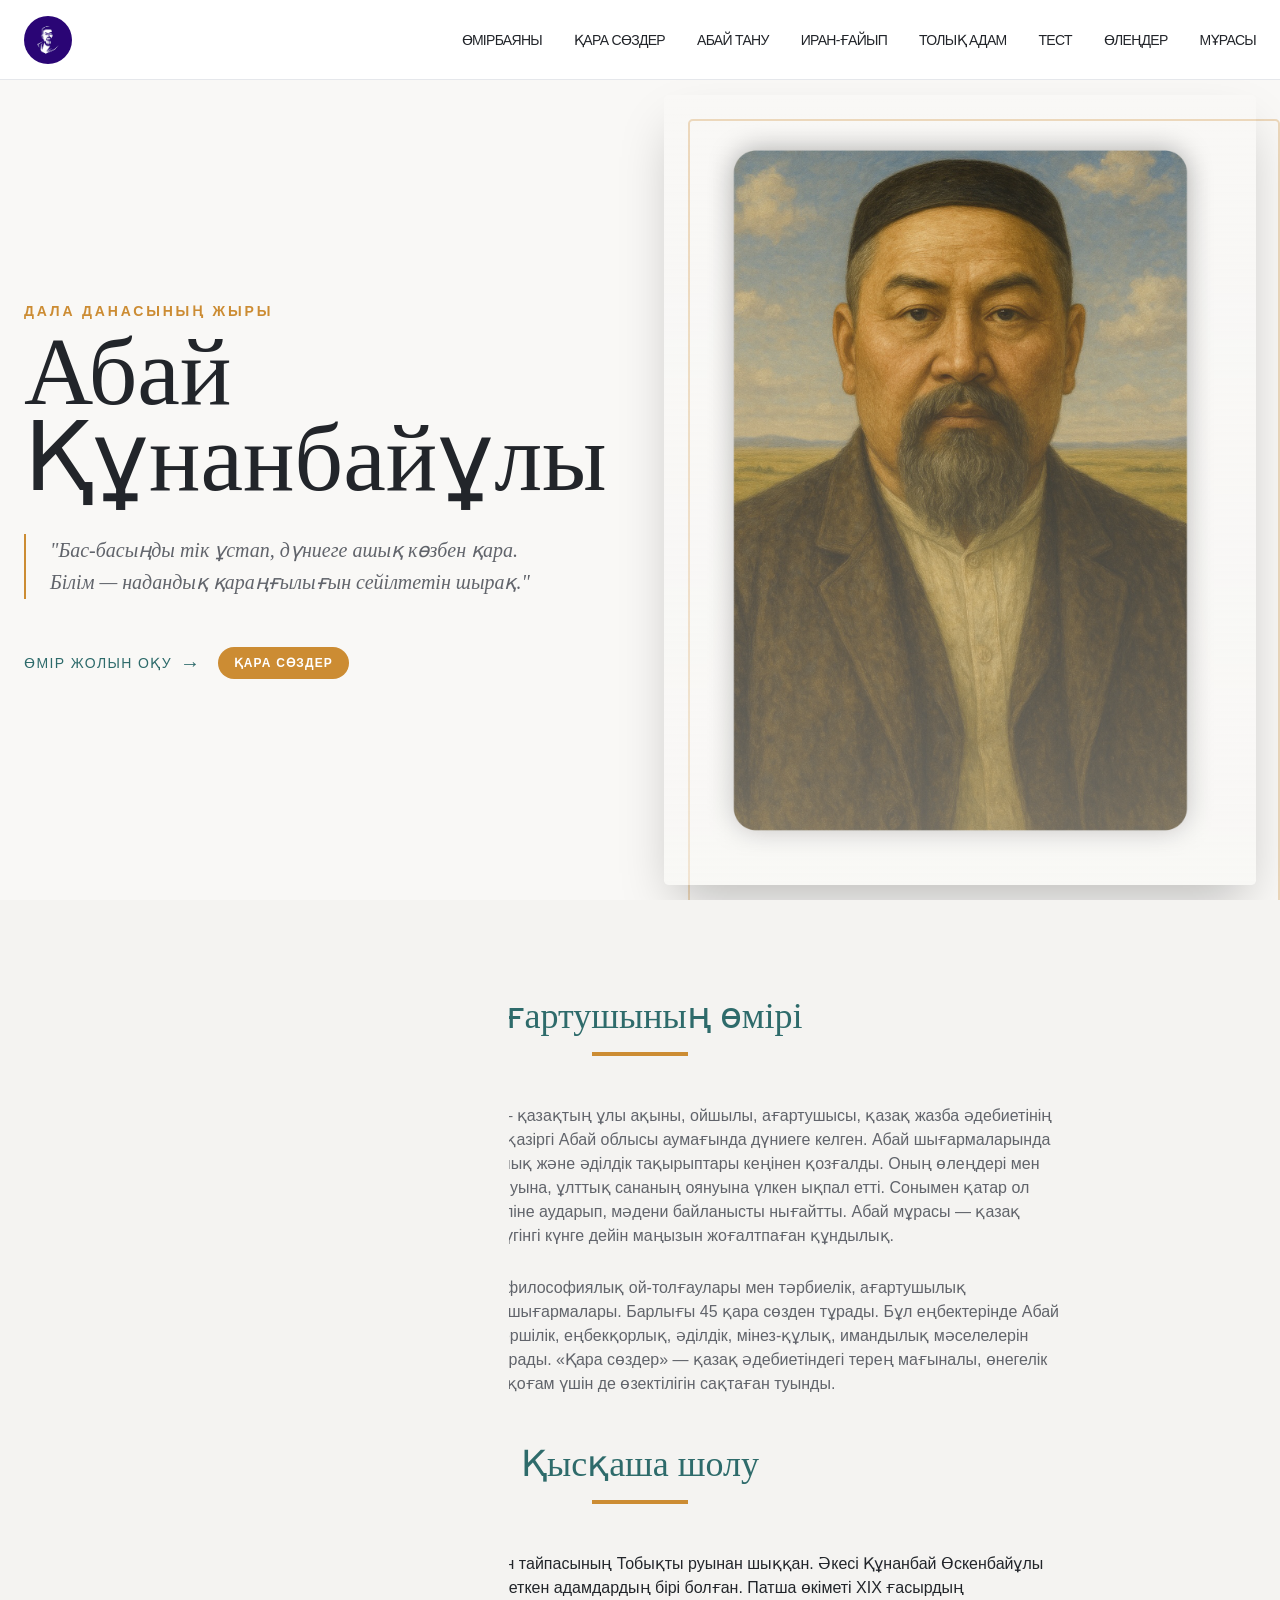
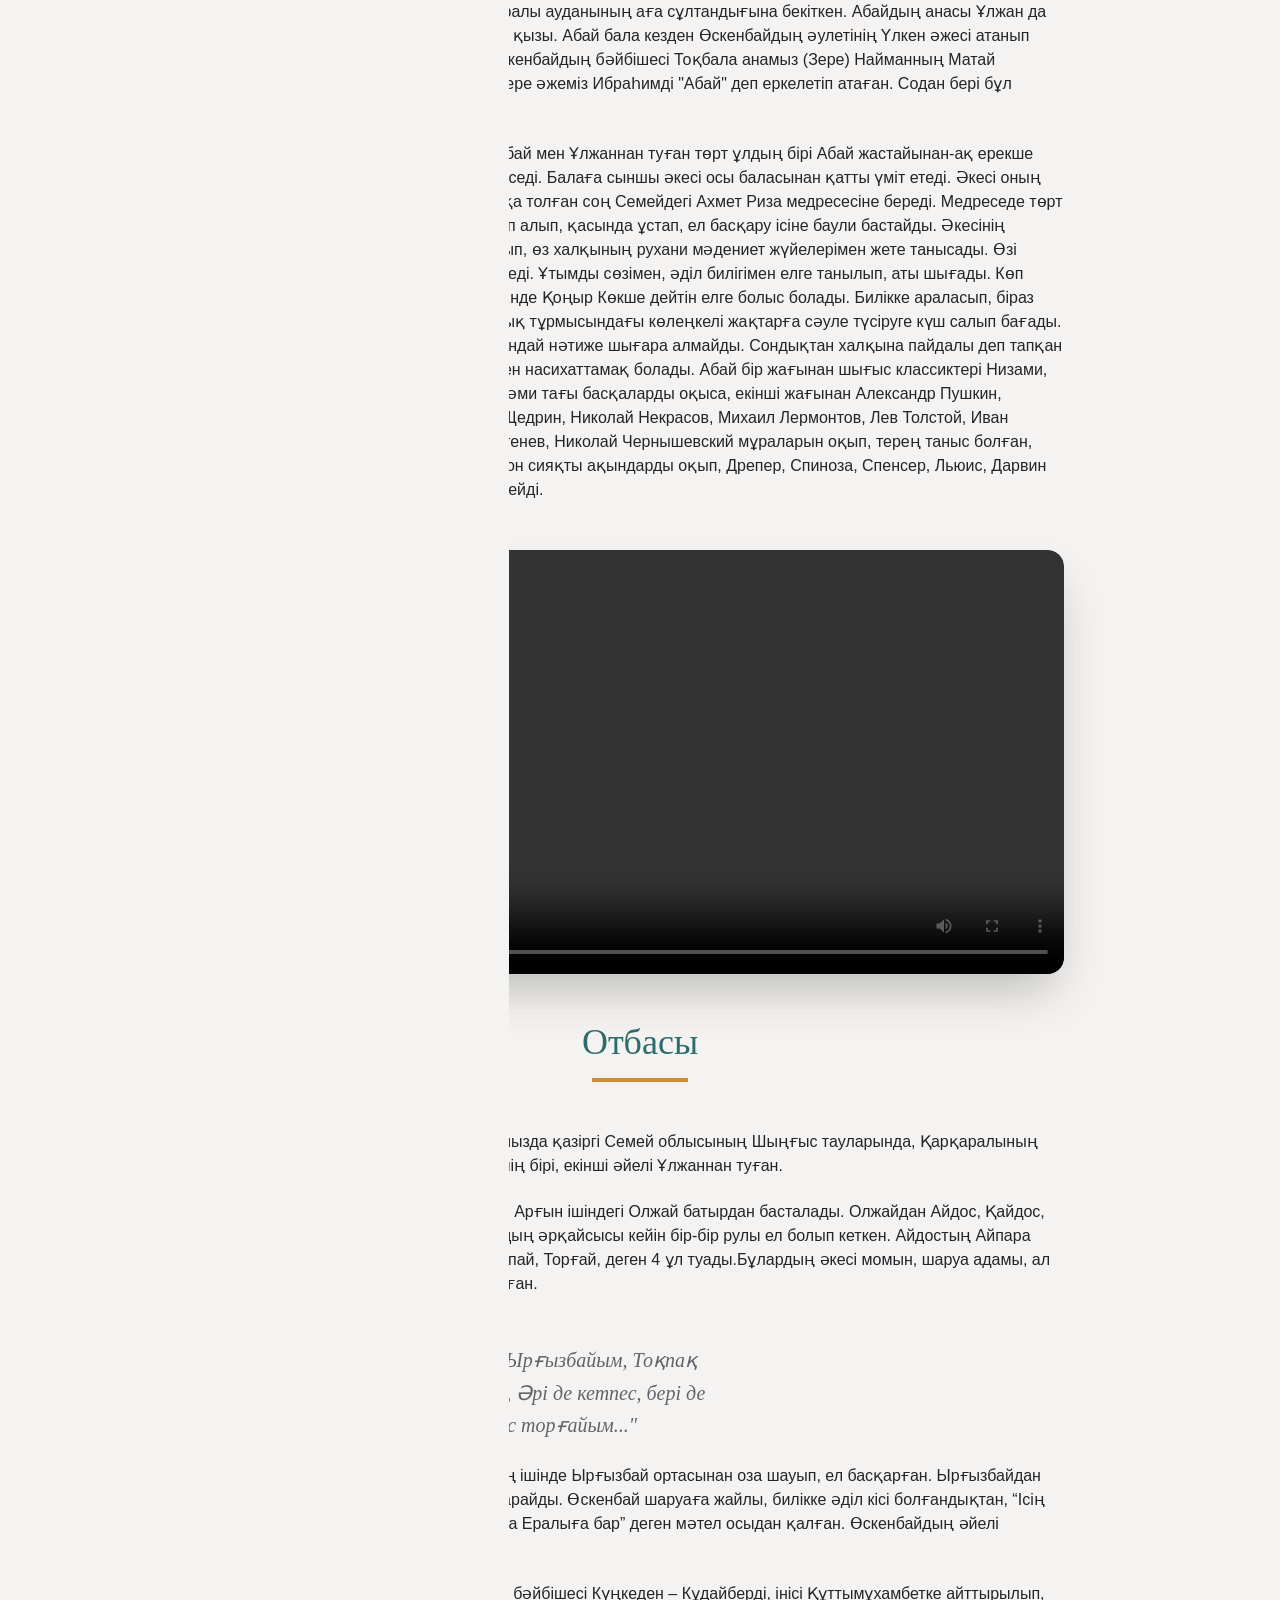
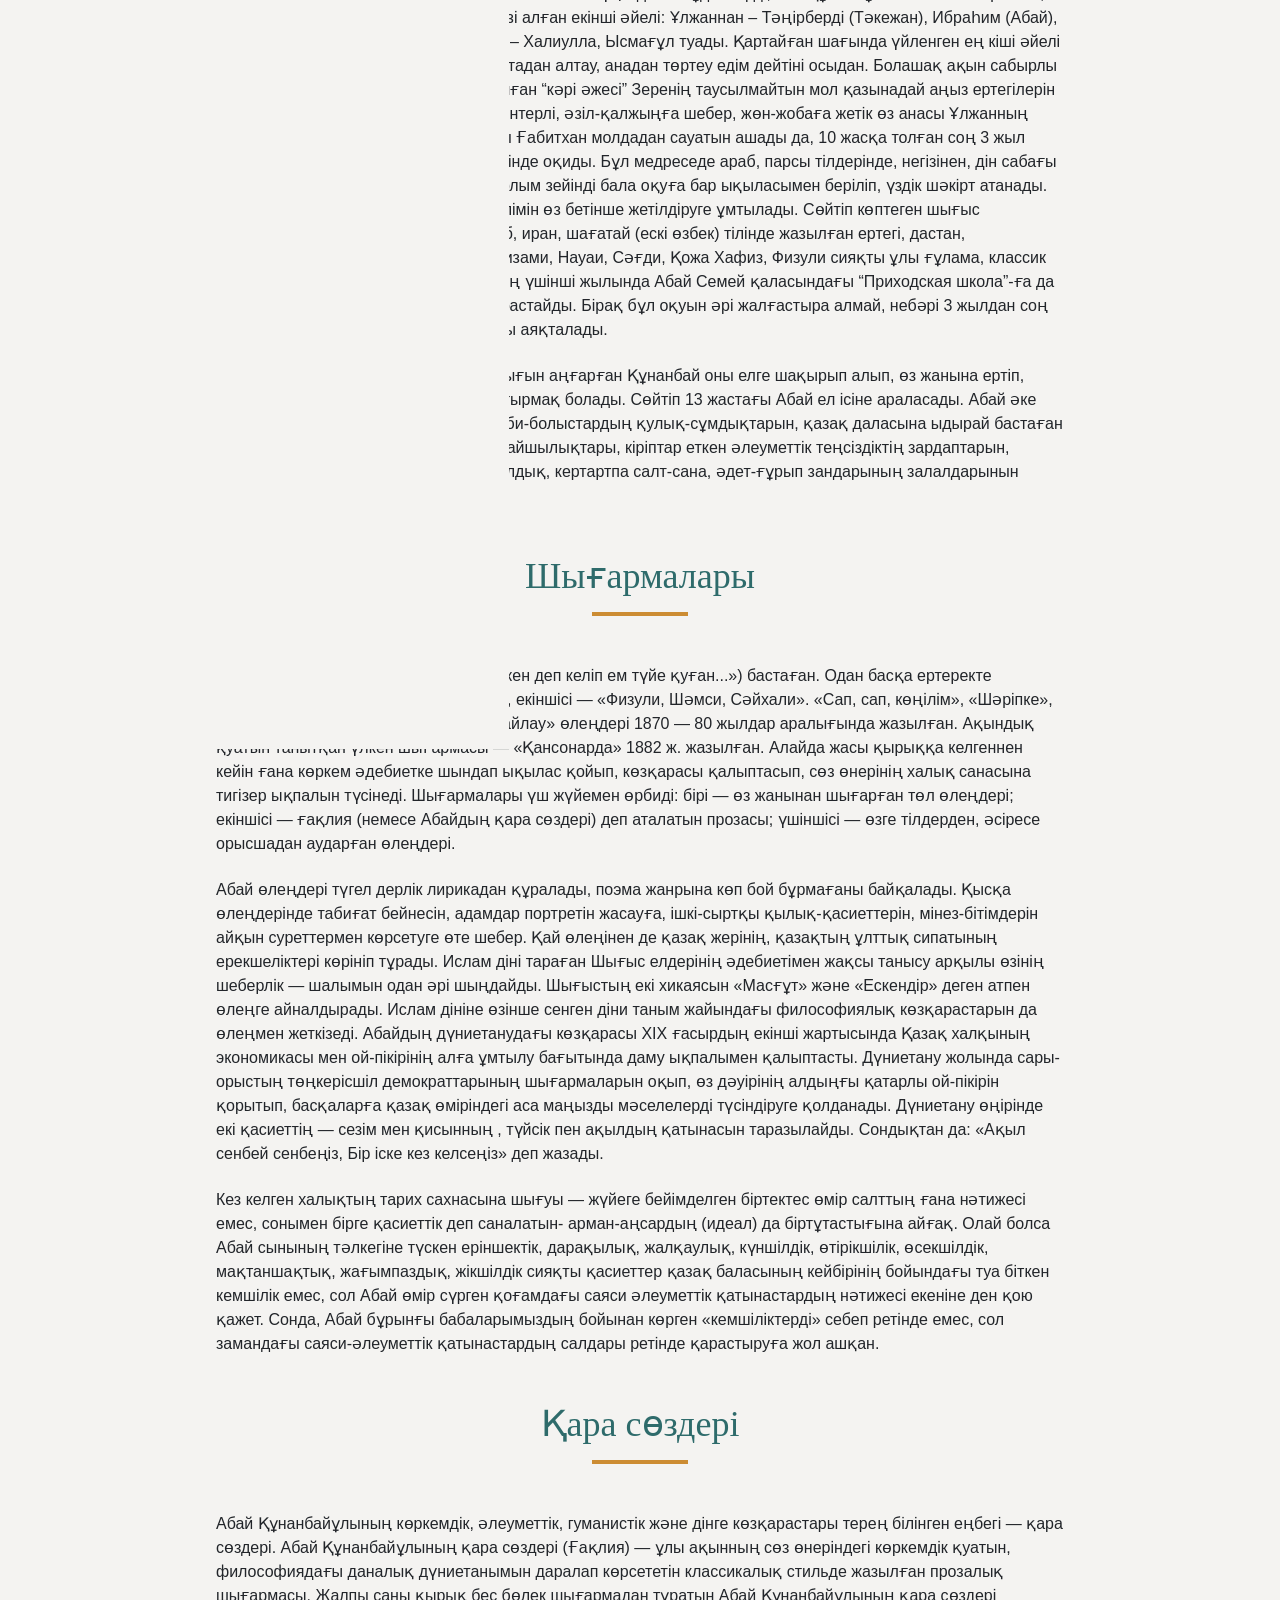
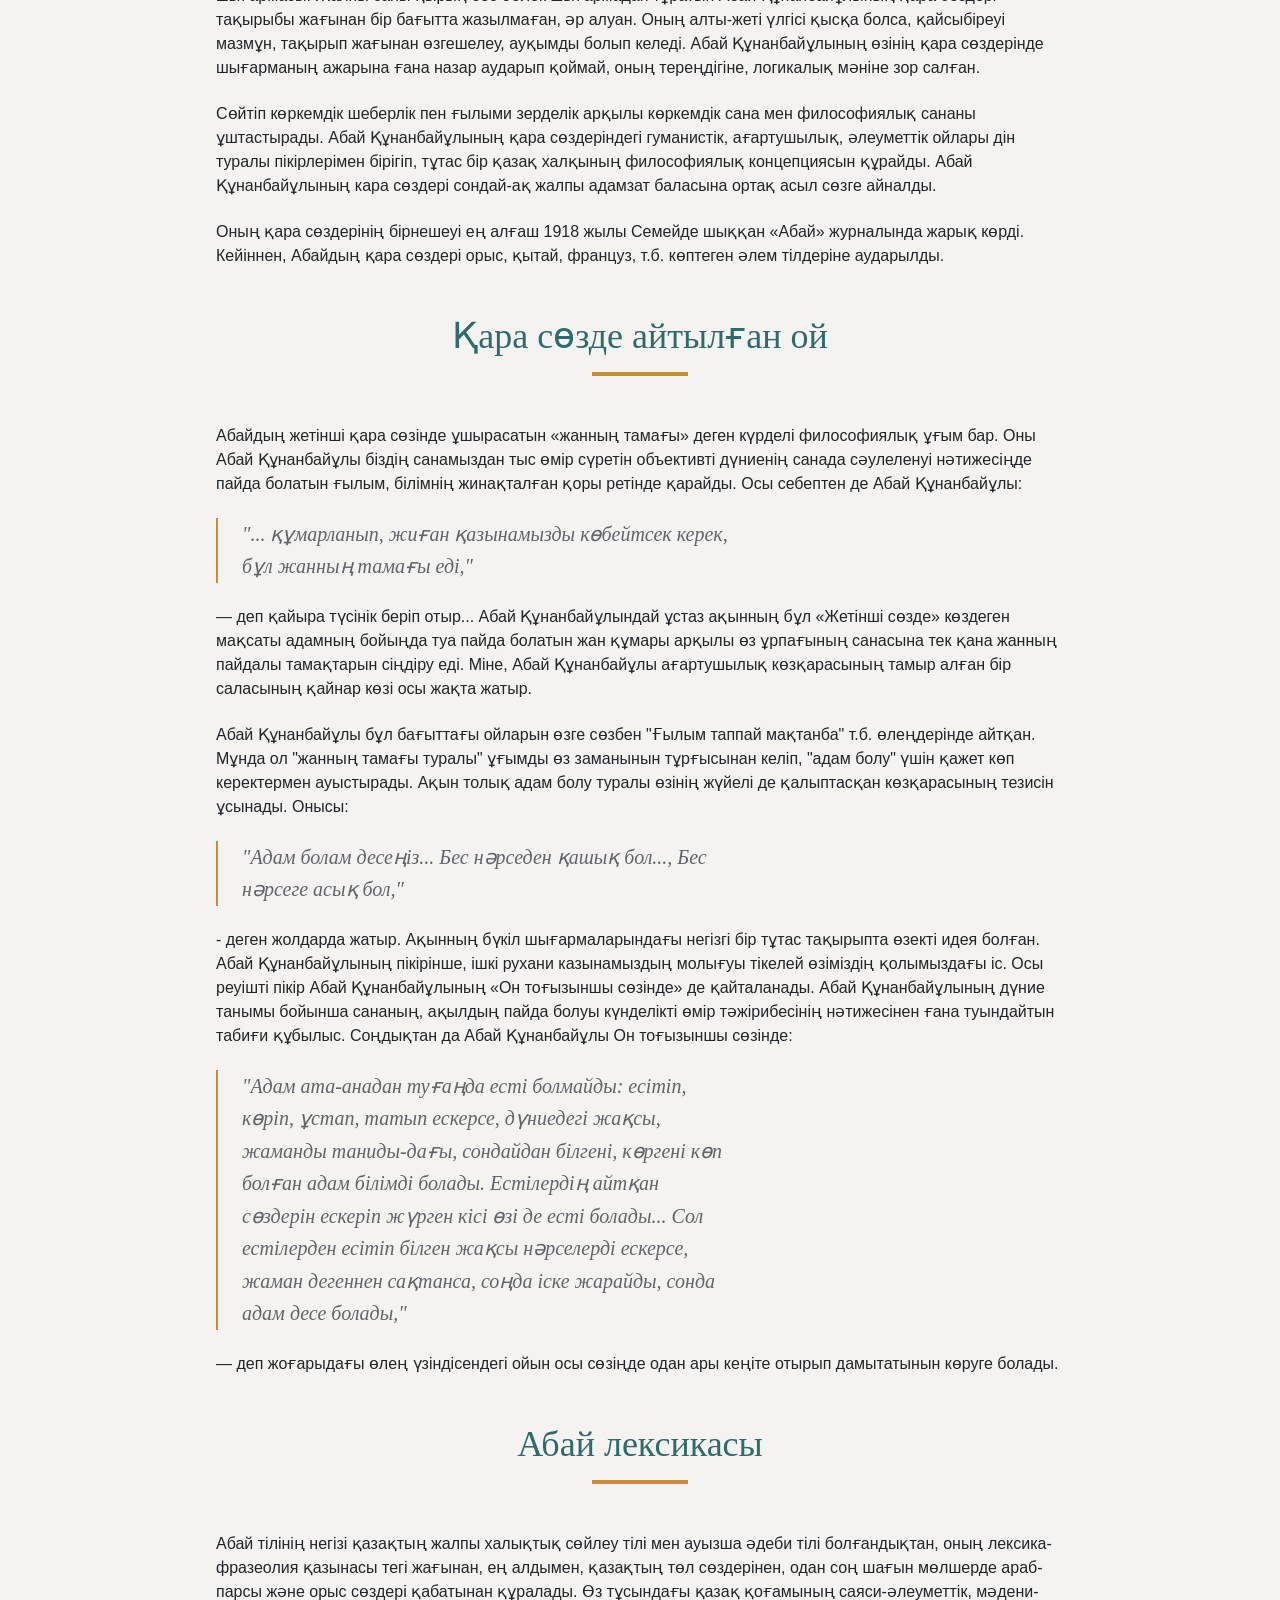
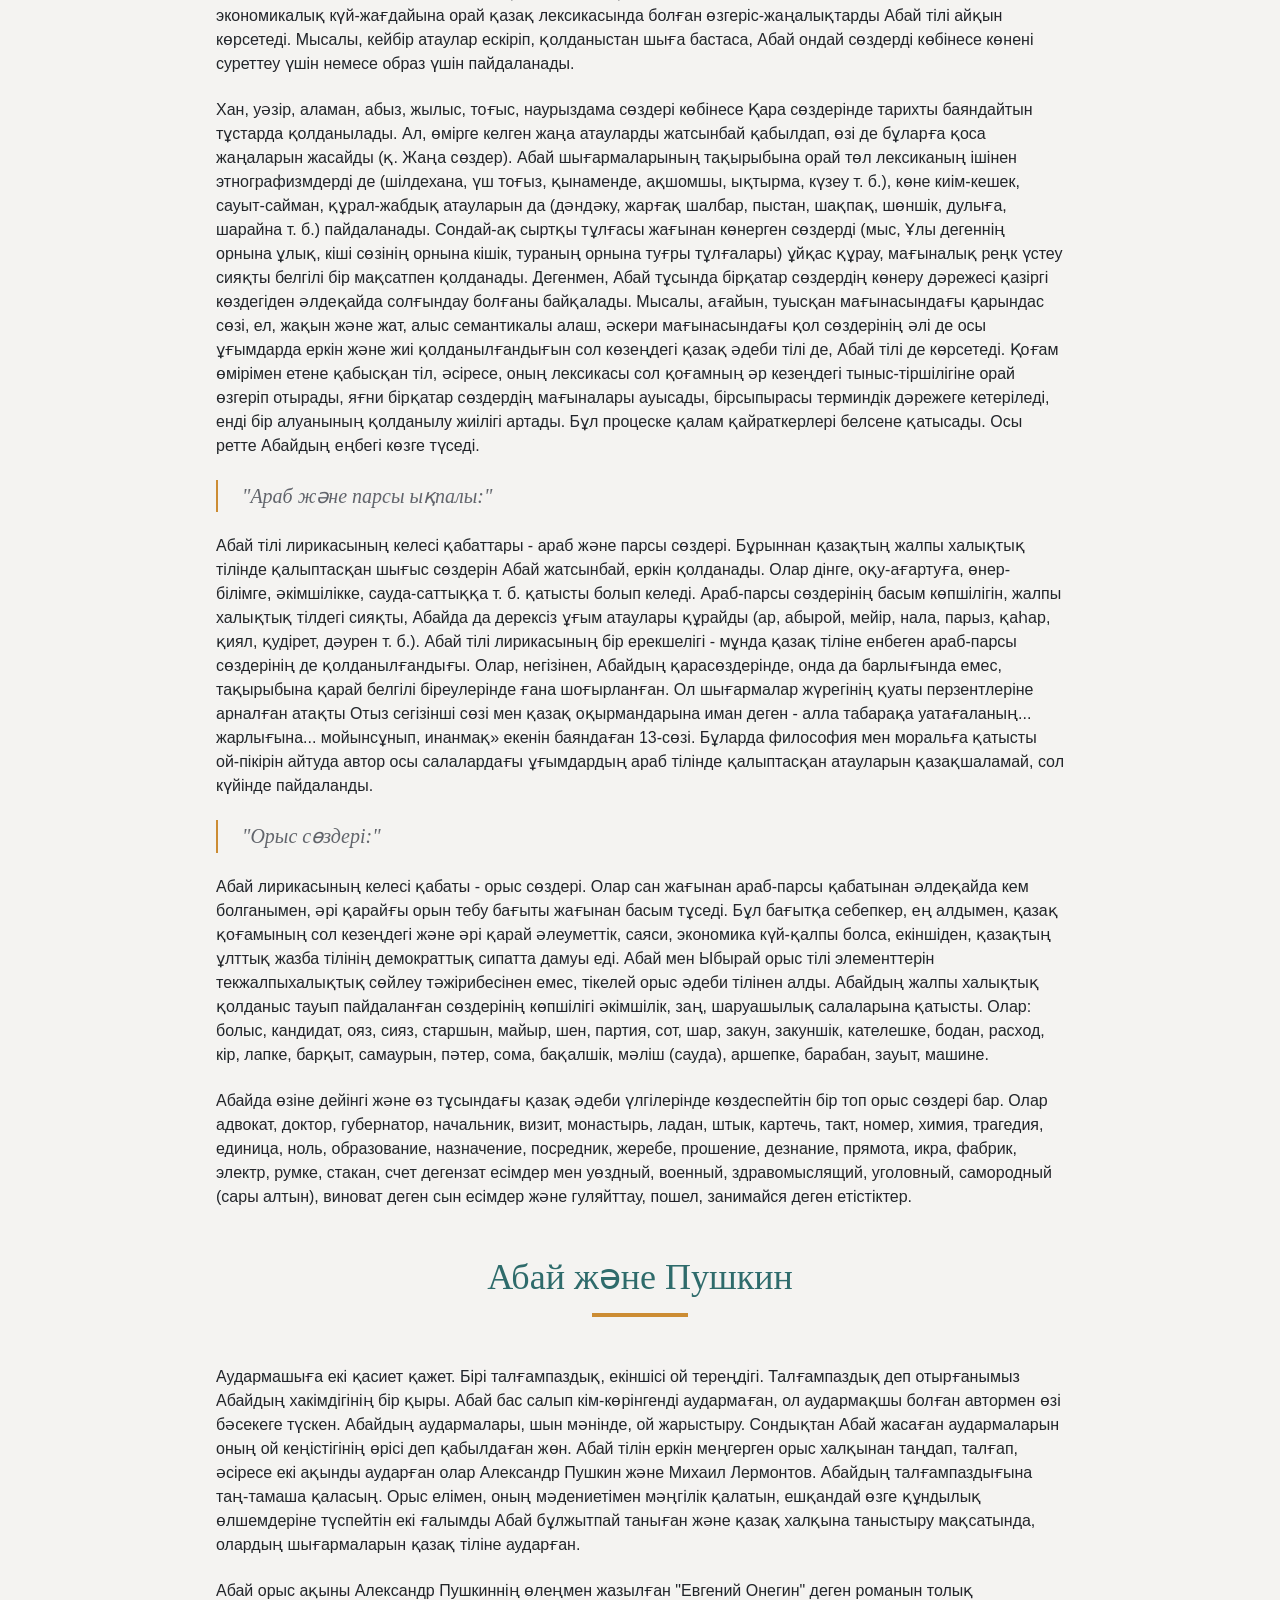
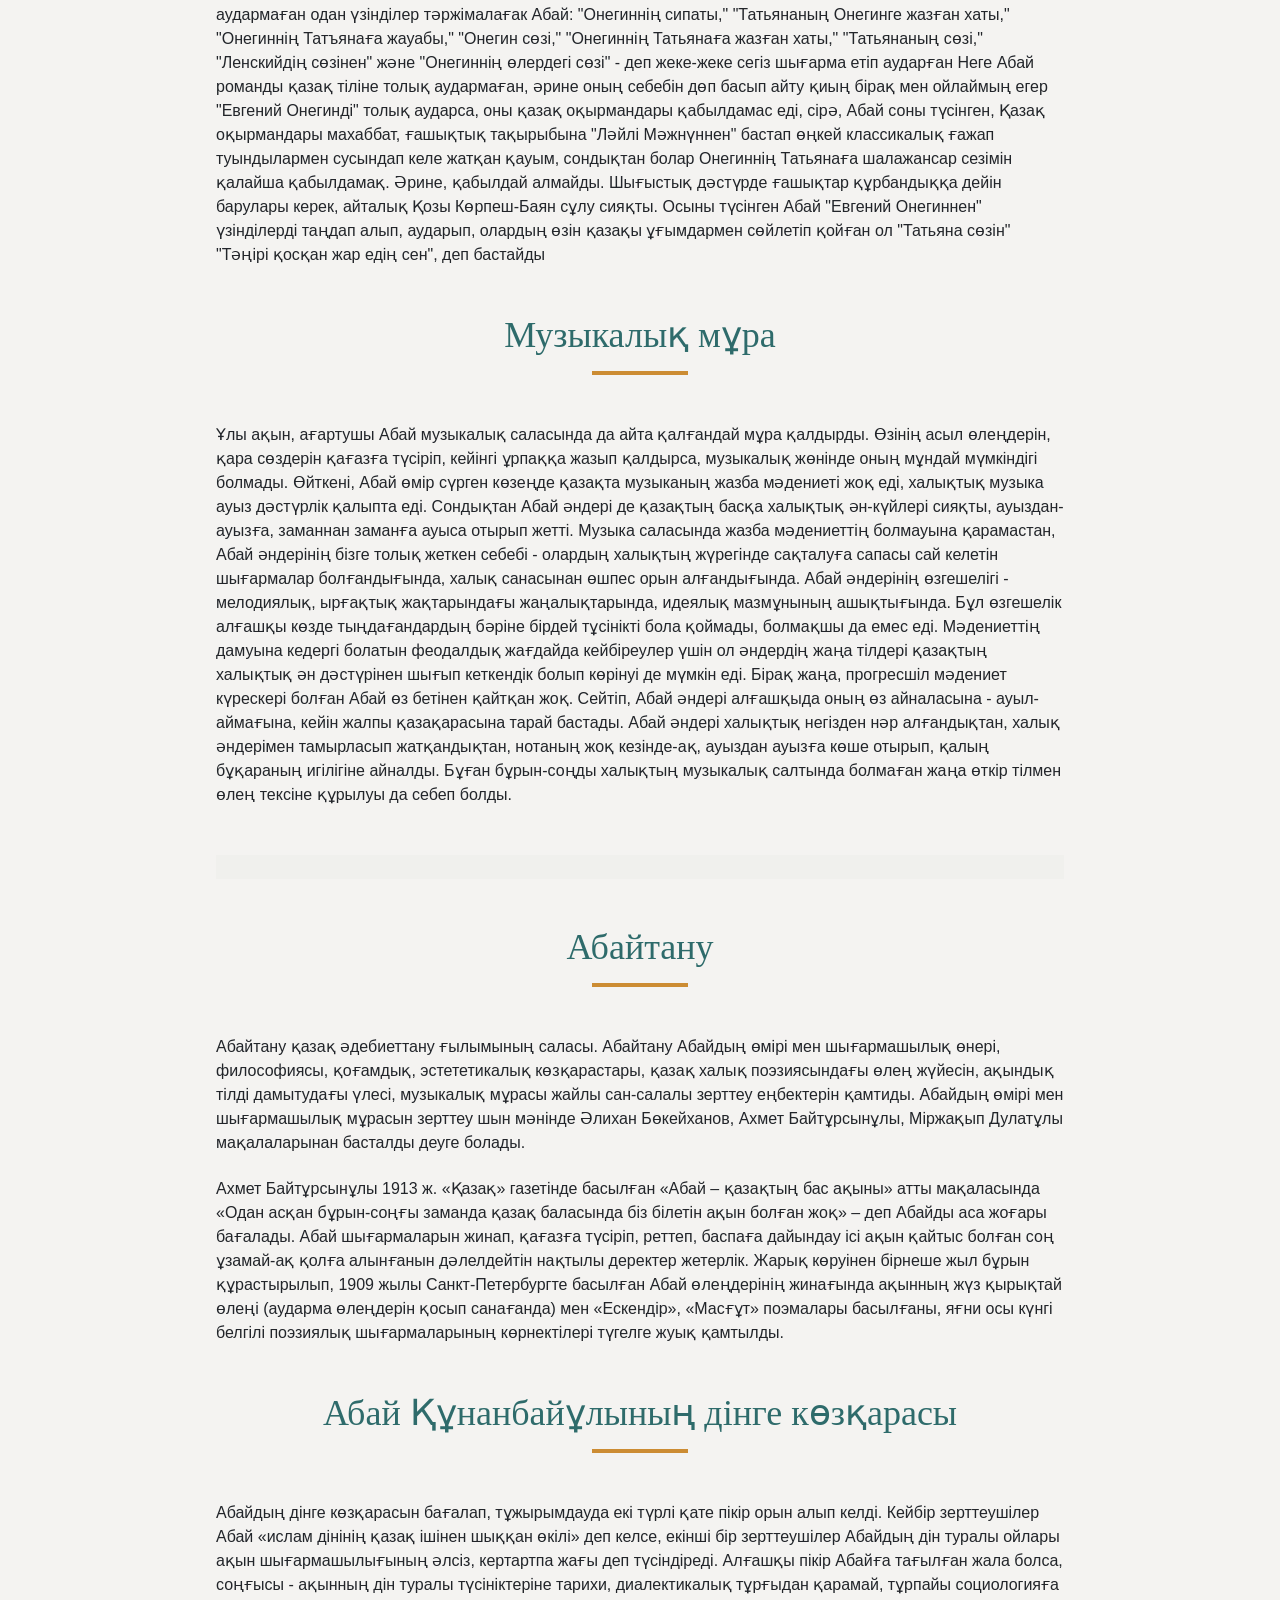
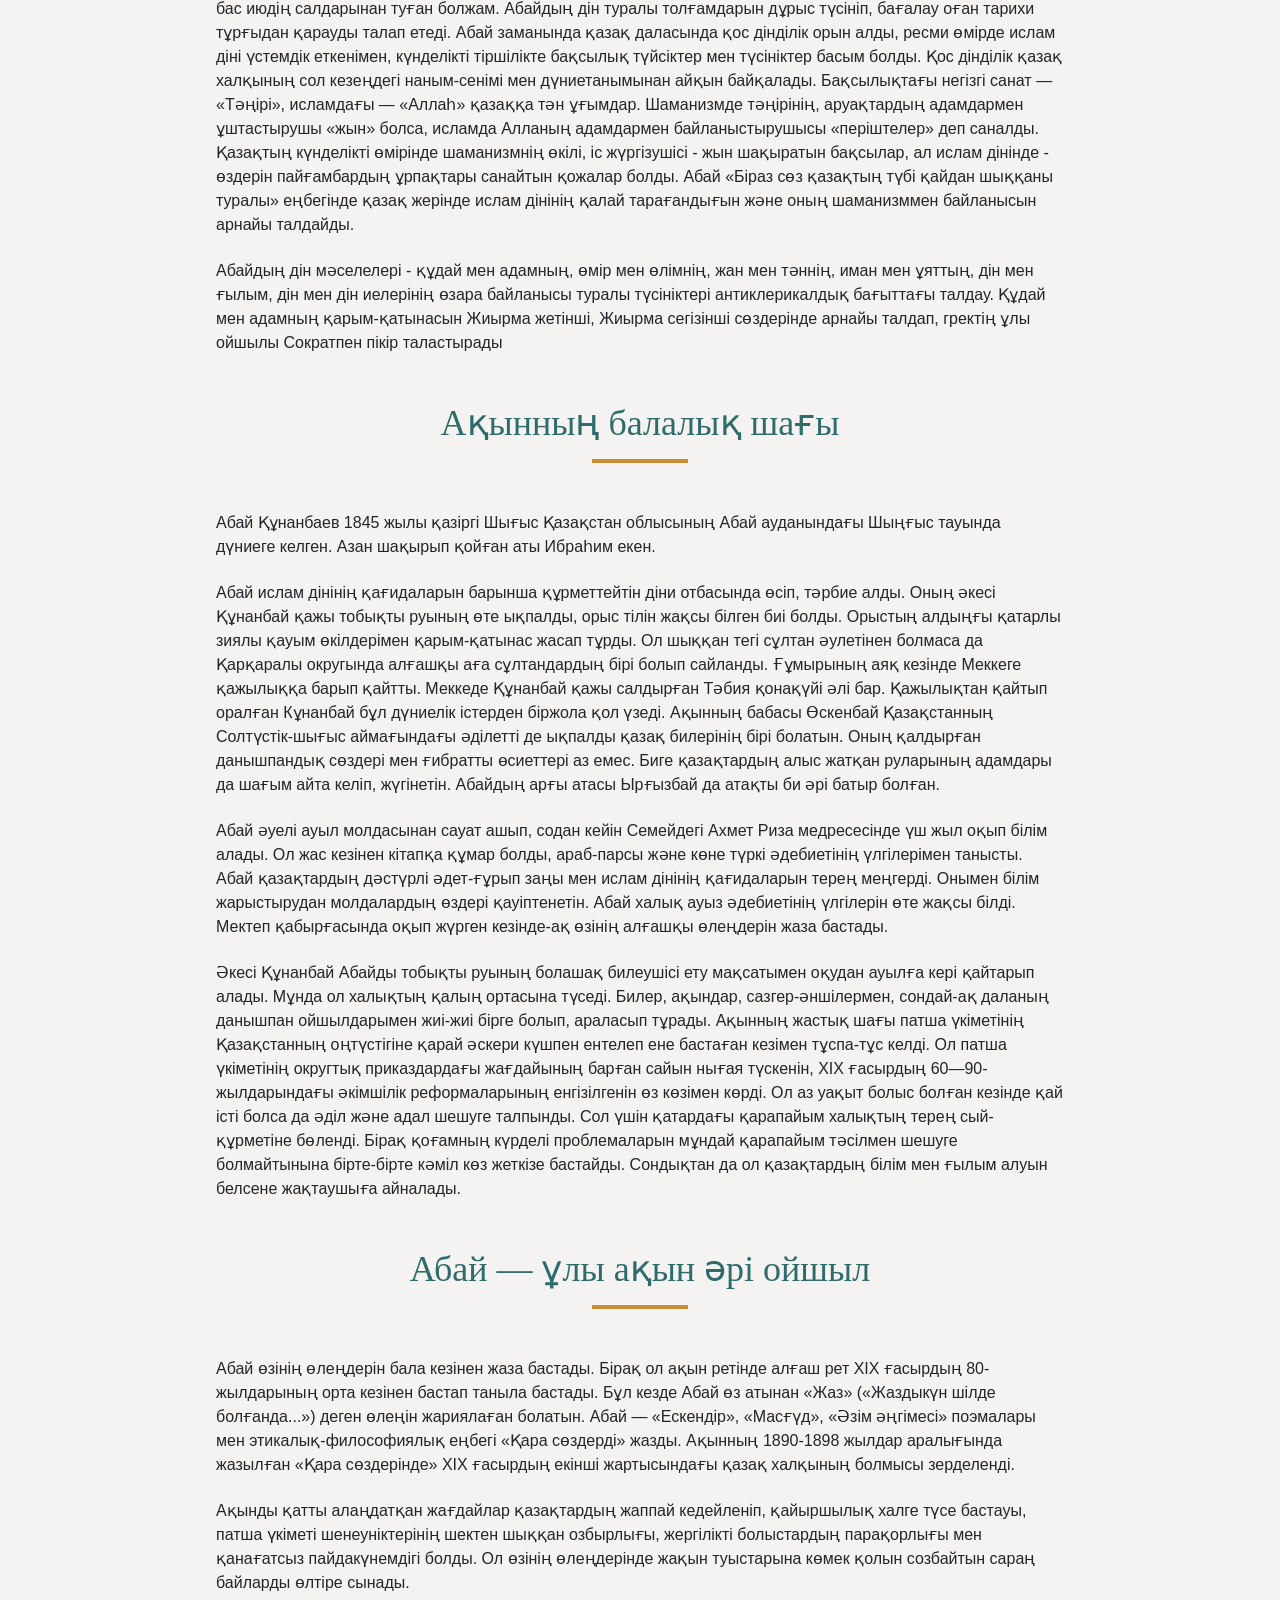
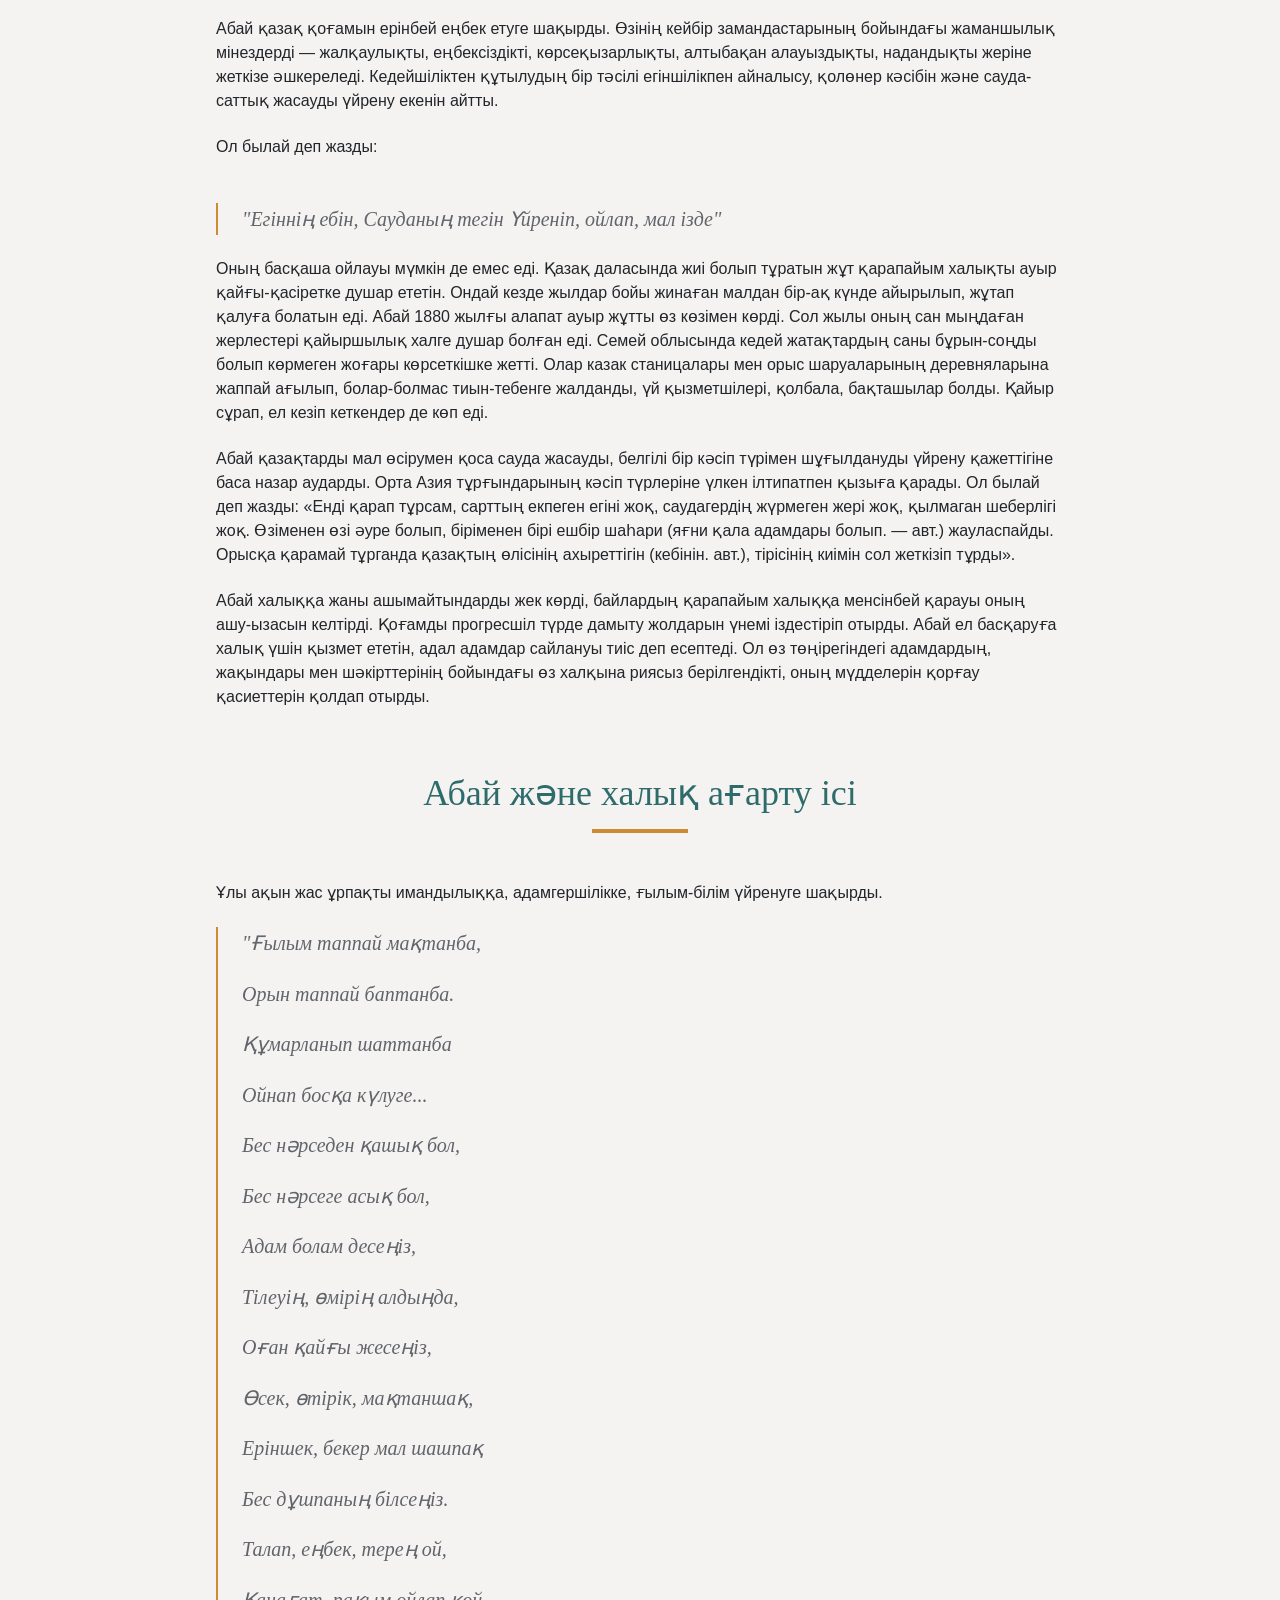
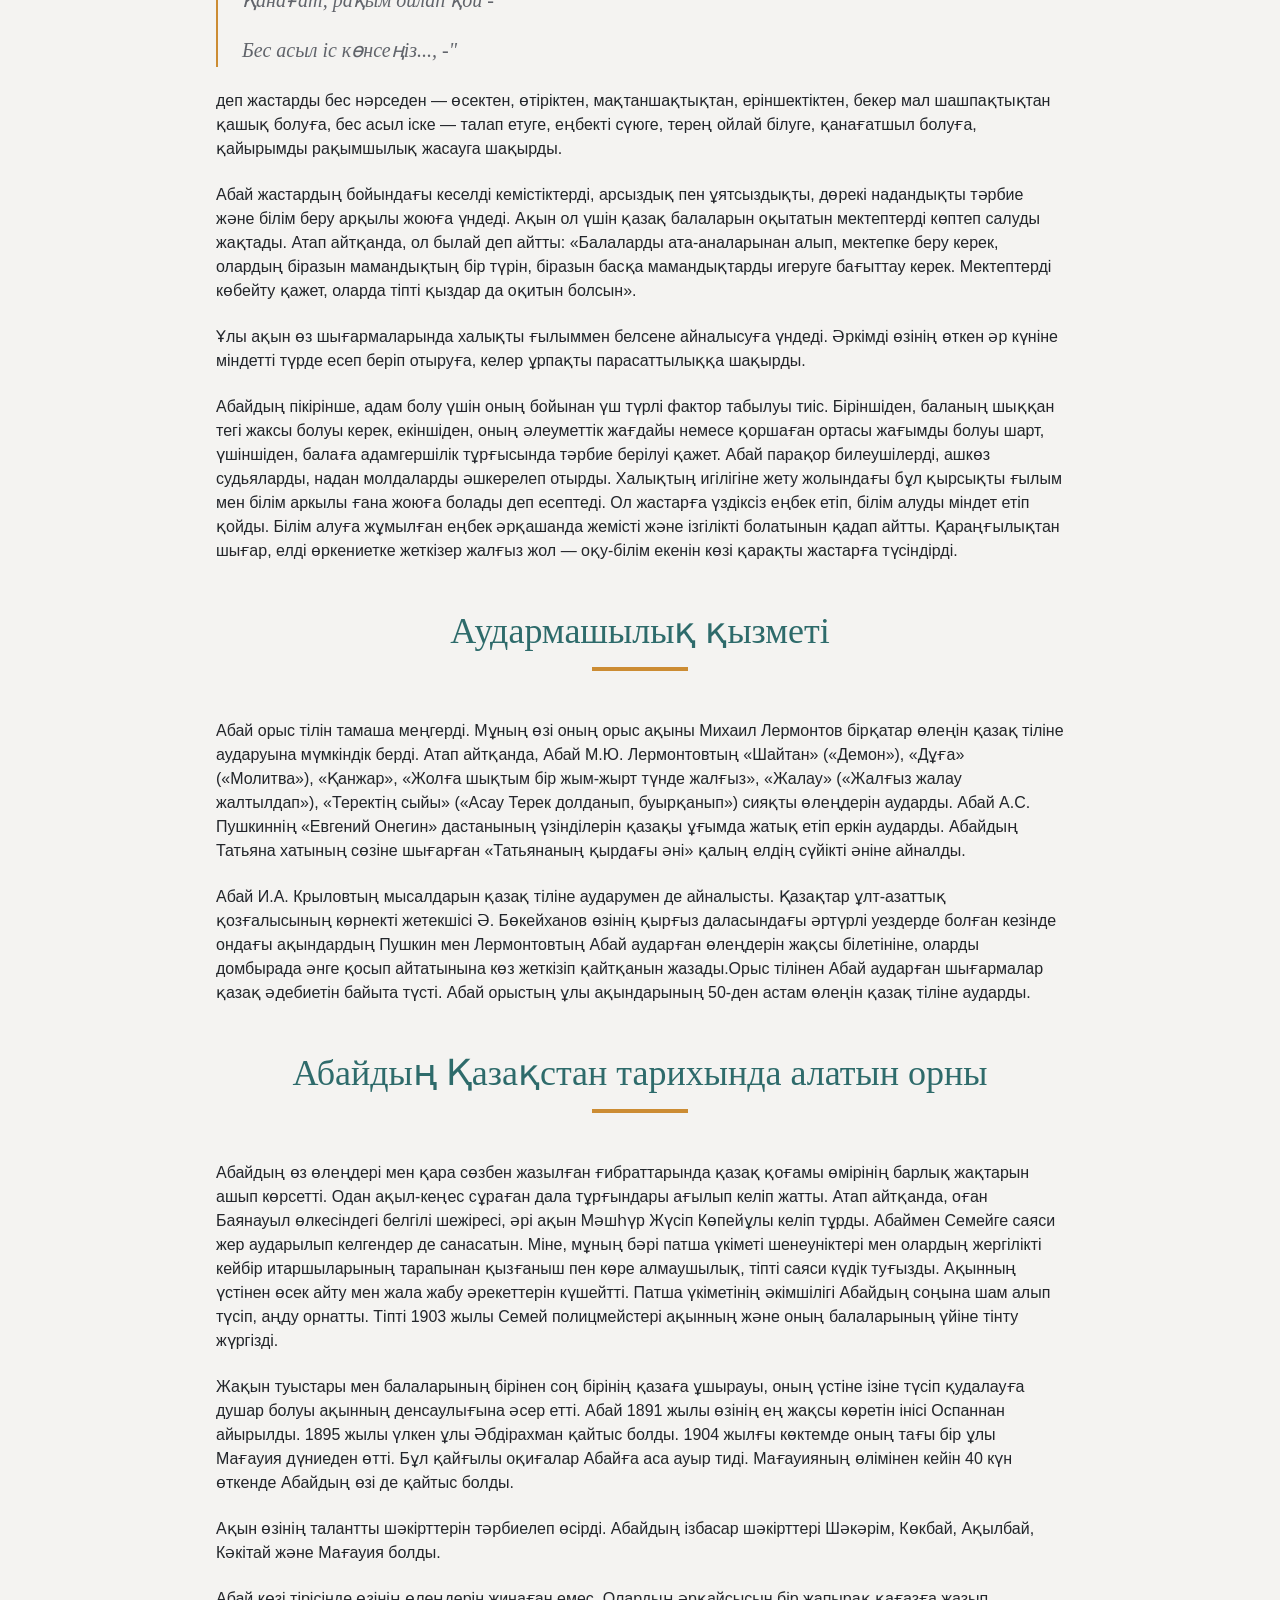
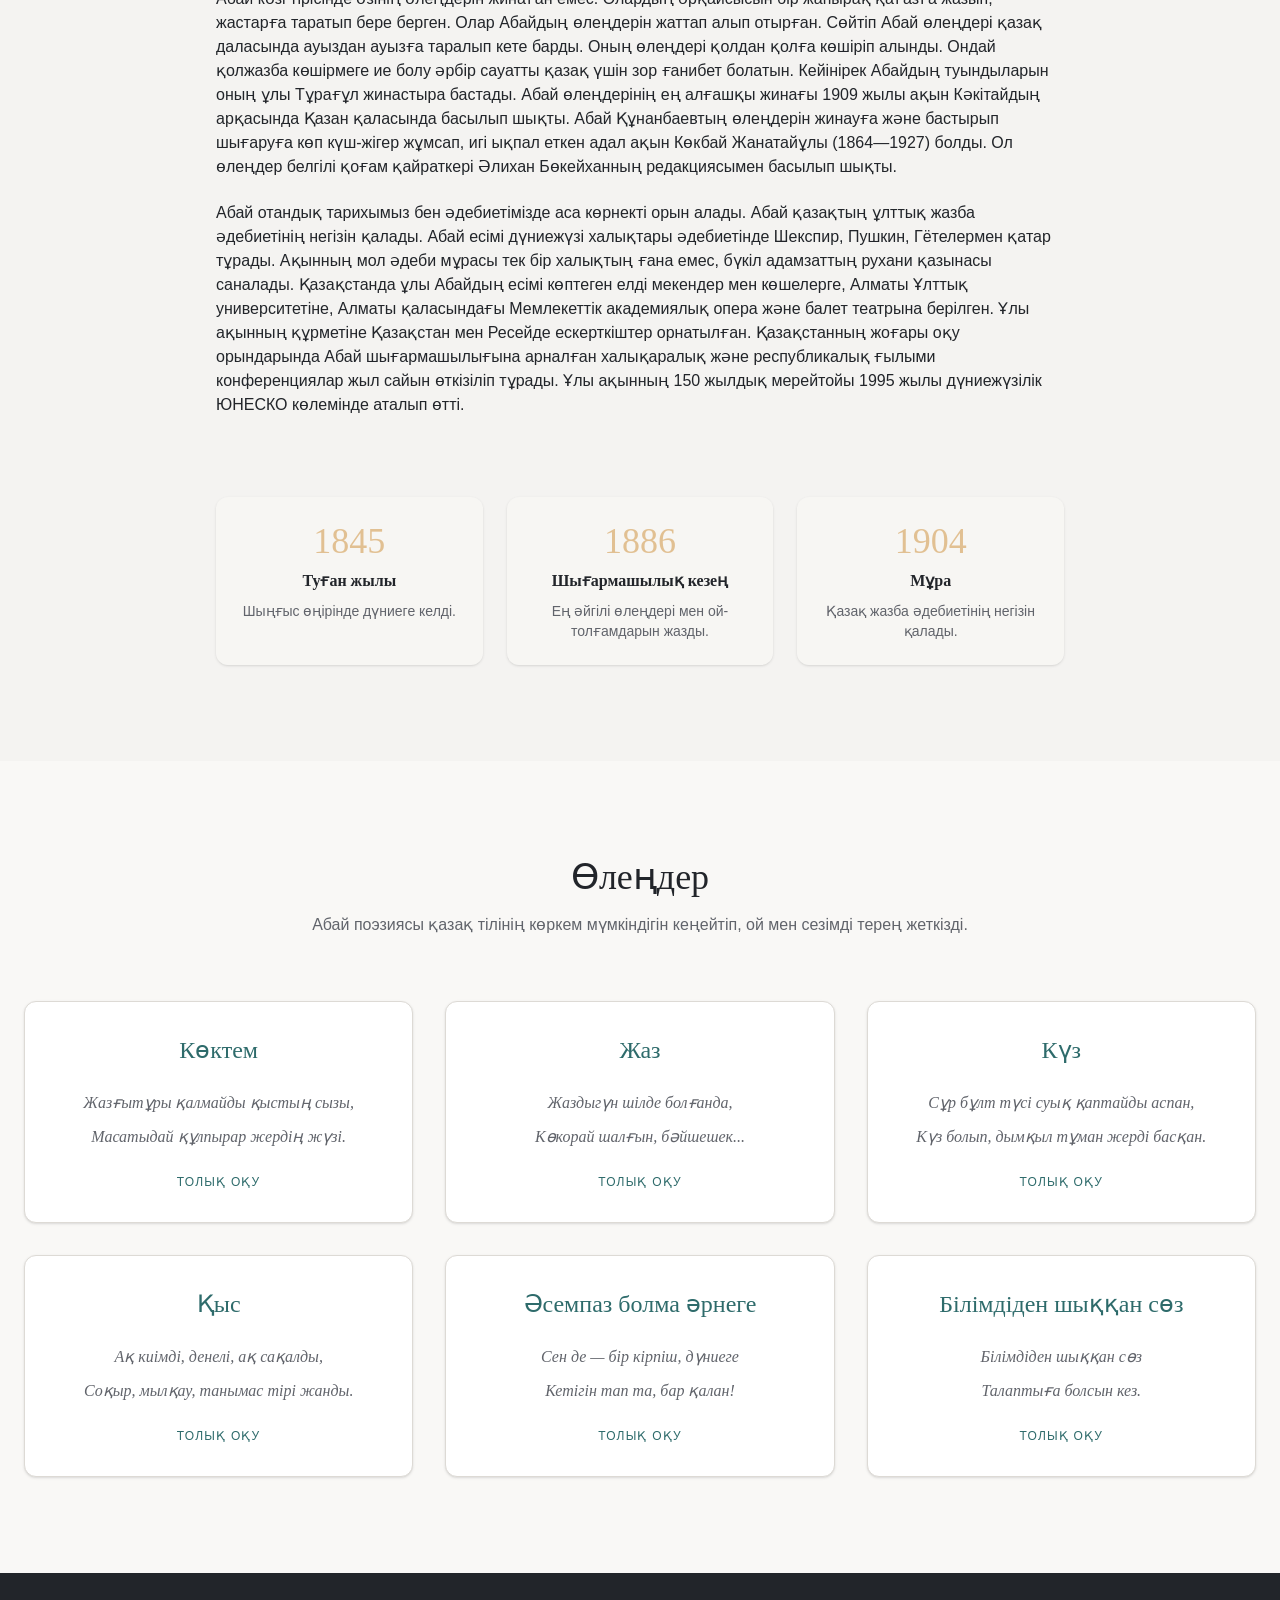
==== commit 5b3ca455: "Add files via upload" ====
--- a/index.html
+++ b/index.html
@@ -1,66 +1,926 @@
 <!DOCTYPE html>
-<html lang="en" data-dme-installation-id="xwaxjjxckj" data-dme="on" data-dme-dark-mode="off"><head><meta http-equiv="Content-Type" content="text/html; charset=UTF-8"><style>body {transition: opacity ease-in 0.2s; } 
-body[unresolved] {opacity: 0; display: block; overflow: hidden; position: relative; } 
-</style>
-    
-    <meta name="viewport" content="width=device-width, initial-scale=1.0, maximum-scale=1">
-
-    <meta property="og:title" content="Abai Qunanbaiuly - The Great Kazakh Poet">
-    <meta property="og:description" content="Explore the life, philosophy, and poetry of Abai Qunanbaiuly, a cultural reformer and the father of Kazakh literature.">
-    <meta property="og:type" content="website">
-    <meta name="twitter:card" content="summary_large_image">
-    <meta name="twitter:title" content="Abai Qunanbaiuly - The Great Kazakh Poet">
-    <meta name="twitter:description" content="Explore the life, philosophy, and poetry of Abai Qunanbaiuly, a cultural reformer and the father of Kazakh literature.">
-
-    <link rel="icon" type="image/png" href="static/abai-muse/favicon.png">
-    <link rel="preconnect" href="https://fonts.googleapis.com/">
-    <link rel="preconnect" href="https://fonts.g/static.com/" crossorigin="">
-    <link href="./127.0.0.1_files/css2" rel="stylesheet">
-    <script>(function(){var target='/';if(location.pathname!==target){history.replaceState(null,'',target+location.search+location.hash);}})();</script>
-    <script type="module" crossorigin="" src="./127.0.0.1_files/index-Dv4_u_pz.js"></script>
-    <link rel="stylesheet" crossorigin="" href="./127.0.0.1_files/index-BlFxgXNz.css">
-  </head>
-  <body style="overflow: unset;">
-    <div id="root"><div role="region" aria-label="Notifications (F8)" tabindex="-1" style="pointer-events: none;"><ol tabindex="-1" class="fixed top-0 z-[100] flex max-h-screen w-full flex-col-reverse p-4 sm:bottom-0 sm:right-0 sm:top-auto sm:flex-col md:max-w-[420px]"></ol></div><div class="min-h-screen bg-background font-sans selection:bg-primary/20"><nav class="fixed top-0 w-full z-[9999] bg-white border-b border-gray-200 h-20"><div class="container mx-auto px-6 h-full flex items-center justify-between"><a href="/"><a class="z-[10001]"><img alt="Logo" class="h-12 w-12 rounded-full object-cover" src="[data-uri]"></a></a><div class="hidden md:flex items-center gap-8"><a href="/#biography" class="text-sm font-medium hover:text-primary uppercase tracking-tighter">Өмірбаяны</a><a href="/book-of-words/" class="text-sm font-medium hover:text-primary uppercase tracking-tighter">Қара сөздер</a><a href="/#abai_tanu" class="text-sm font-medium hover:text-primary uppercase tracking-tighter">Абай Тану</a><a href="/iran-gaiyp/" class="text-sm font-medium hover:text-primary uppercase tracking-tighter">Иран-Ғайып</a><a href="/tolyq_adam/" class="text-sm font-medium hover:text-primary uppercase tracking-tighter">Толық Адам</a><a href="/tests/" class="text-sm font-medium hover:text-primary uppercase tracking-tighter">Тест</a><a href="/#poetry" class="text-sm font-medium hover:text-primary uppercase tracking-tighter">Өлеңдер</a><a href="/#legacy" class="text-sm font-medium hover:text-primary uppercase tracking-tighter">Мұрасы</a></div><button class="md:hidden p-2 text-black z-[10001] relative"><svg xmlns="http://www.w3.org/2000/svg" width="32" height="32" viewBox="0 0 24 24" fill="none" stroke="currentColor" stroke-width="2" stroke-linecap="round" stroke-linejoin="round" class="lucide lucide-menu" aria-hidden="true"><path d="M4 5h16"></path><path d="M4 12h16"></path><path d="M4 19h16"></path></svg></button></div><div class="fixed inset-0 bg-black/80 backdrop-blur-sm transition-opacity duration-300 md:hidden opacity-0 invisible z-[9999]"></div><div class="fixed top-0 right-0 h-screen w-[75%] sm:w-[50%] transform transition-transform duration-500 ease-in-out md:hidden z-[10000] translate-x-full" style="background-color: rgb(255, 255, 255);"><div class="flex flex-col h-full items-center justify-center space-y-8 px-6"><a href="/#biography" class="text-lg font-bold text-black uppercase text-center transition-all transform translate-x-10 opacity-0" style="transition-delay: 0ms; display: block;">Өмірбаяны</a><a href="/book-of-words/" class="text-lg font-bold text-black uppercase text-center transition-all transform translate-x-10 opacity-0" style="transition-delay: 0ms; display: block;">Қара сөздер</a><a href="/#abai_tanu" class="text-lg font-bold text-black uppercase text-center transition-all transform translate-x-10 opacity-0" style="transition-delay: 0ms; display: block;">Абай Тану</a><a href="/iran-gaiyp/" class="text-lg font-bold text-black uppercase text-center transition-all transform translate-x-10 opacity-0" style="transition-delay: 0ms; display: block;">Иран-Ғайып</a><a href="/tolyq_adam/" class="text-lg font-bold text-black uppercase text-center transition-all transform translate-x-10 opacity-0" style="transition-delay: 0ms; display: block;">Толық Адам</a><a href="/tests/" class="text-lg font-bold text-black uppercase text-center transition-all transform translate-x-10 opacity-0" style="transition-delay: 0ms; display: block;">Тест</a><a href="/#poetry" class="text-lg font-bold text-black uppercase text-center transition-all transform translate-x-10 opacity-0" style="transition-delay: 0ms; display: block;">Өлеңдер</a><a href="/#legacy" class="text-lg font-bold text-black uppercase text-center transition-all transform translate-x-10 opacity-0" style="transition-delay: 0ms; display: block;">Мұрасы</a></div></div></nav><section class="relative min-h-screen flex items-center pt-20 overflow-hidden section-reveal"><div class="absolute inset-0 z-0 opacity-[0.03] pointer-events-none pattern-drift" style="background-image: url(&quot;static/abai-muse/assets/kazakh-pattern-Ba0p9xHQ.png&quot;); background-size: 400px;"></div><div class="container mx-auto px-6 grid md:grid-cols-2 gap-12 items-center relative z-10"><div class="order-2 md:order-1 space-y-8 animate-fade-up"><div class="space-y-2"><h2 class="text-secondary font-sans uppercase tracking-[0.2em] text-sm font-semibold">Дала данасының жыры</h2><h1 class="text-5xl md:text-7xl lg:text-8xl font-serif font-medium text-foreground leading-[0.9]">Абай <br> Құнанбайұлы</h1></div><p class="text-xl text-muted-foreground leading-relaxed max-w-lg font-serif italic border-l-2 border-secondary pl-6">"Бас-басыңды тік ұстап, дүниеге ашық көзбен қара. Білім — надандық қараңғылығын сейілтетін шырақ."</p><div class="pt-4 flex flex-wrap items-center gap-4"><a href="/#biography" class="group inline-flex items-center gap-2 text-primary font-medium uppercase tracking-widest text-sm hover:gap-4 transition-all">Өмір жолын оқу <span class="text-xl">→</span></a><a href="/book-of-words/" class="inline-flex items-center gap-2 rounded-full bg-secondary text-secondary-foreground px-4 py-2 text-xs font-semibold uppercase tracking-widest hover:opacity-90 transition-opacity">Қара сөздер</a></div></div><div class="order-1 md:order-2 relative animate-fade-up delay-150"><div class="aspect-[3/4] rounded-sm overflow-hidden shadow-2xl relative"><div class="absolute inset-0 bg-gradient-to-t from-background/40 to-transparent z-10"></div><img alt="Абай Құнанбайұлының портреті" class="w-full h-full object-cover transform transition-transform duration-[20s] hover:scale-110" src="./127.0.0.1_files/abai-portrait2-DR-h9pZM.png"></div><div class="absolute -bottom-6 -right-6 w-full h-full border-2 border-secondary/30 -z-10 rounded-sm"></div></div></div></section><section id="biography" class="py-24 bg-muted/30 relative section-reveal"><div class="container mx-auto px-6 max-w-4xl"><div class="space-y-12"><div class="text-center space-y-4"><h2 class="text-3xl md:text-4xl font-serif text-primary">Ағартушының өмірі</h2><div class="w-24 h-1 bg-secondary mx-auto"></div></div><div class="prose prose-lg prose-stone mx-auto text-muted-foreground first-letter:text-5xl first-letter:font-serif first-letter:text-primary first-letter:mr-3 first-letter:float-left"><p>Абай Құнанбайұлы (1845–1904) — қазақтың ұлы ақыны, ойшылы, ағартушысы, қазақ жазба әдебиетінің негізін қалаушылардың бірі. Ол қазіргі Абай облысы аумағында дүниеге келген. Абай шығармаларында білім, ғылым, адамгершілік, еңбекқорлық және әділдік тақырыптары кеңінен қозғалды. Оның өлеңдері мен «Қара сөздері» қазақ қоғамының дамуына, ұлттық сананың оянуына үлкен ықпал етті. Сонымен қатар ол орыс және әлем классиктерін қазақ тіліне аударып, мәдени байланысты нығайтты. Абай мұрасы — қазақ руханиятының асыл қазынасы және бүгінгі күнге дейін маңызын жоғалтпаған құндылық.</p><div class="pt-4 flex flex-wrap items-center gap-4 mb-3"></div><p>Абайдың «Қара сөздері» — ақынның философиялық ой-толғаулары мен тәрбиелік, ағартушылық көзқарастары жинақталған прозалық шығармалары. Барлығы 45 қара сөзден тұрады. Бұл еңбектерінде Абай білім мен ғылымның маңызын, адамгершілік, еңбекқорлық, әділдік, мінез-құлық, имандылық мәселелерін көтеріп, халықты рухани дамуға шақырады. «Қара сөздер» — қазақ әдебиетіндегі терең мағыналы, өнегелік мәні зор мұралардың бірі және бүгінгі қоғам үшін де өзектілігін сақтаған туынды.</p></div><div class="text-center space-y-4"><h2 class="text-3xl md:text-4xl font-serif text-primary">Қысқаша шолу</h2><div class="w-24 h-1 bg-secondary mx-auto"></div></div><p>Абай Құнанбайұлы Орта жүздегі Арғын тайпасының Тобықты руынан шыққан. Әкесі Құнанбай Өскенбайұлы өз заманындағы атақ даңқы алысқа кеткен адамдардың бірі болған. Патша өкіметі XIX ғасырдың ортасындағы бір сайлауда оны Қарқаралы ауданының аға сұлтандығына бекіткен. Абайдың анасы Ұлжан да Арғын тайпасынан, Қаракесек руының қызы. Абай бала кезден Өскенбайдың әулетінің Үлкен әжесі атанып кеткен Зере әжесінің қолында өсті, Өскенбайдың бәйбішесі Тоқбала анамыз (Зере) Найманның Матай болысының байы Бектемірдің қызы, Зере әжеміз Ибраһимді "Абай" деп еркелетіп атаған. Содан бері бұл есіммен Абай тарихқа енді.<div class="pt-4 flex flex-wrap items-center gap-4 mb-1.5"></div>Осындай текті ортадан шыққан Құнанбай мен Ұлжаннан туған төрт ұлдың бірі Абай жастайынан-ақ ерекше қабілетімен, ақылдылығымен көзге түседі. Балаға сыншы әкесі осы баласынан қатты үміт етеді. Әкесі оның зеректілігін байқағаннан кейін, 10 жасқа толған соң Семейдегі Ахмет Риза медресесіне береді. Медреседе төрт жыл оқығаннан кейін, оқудан шығарып алып, қасында ұстап, ел басқару ісіне баули бастайды. Әкесінің төңірегінде ел жақсыларымен араласып, өз халқының рухани мәдениет жүйелерімен жете танысады. Өзі билер үлгісінде шешен сөйлеуге төселеді. Ұтымды сөзімен, әділ билігімен елге танылып, аты шығады. Көп ұзамай, жетпісінші жылдардың бас кезінде Қоңыр Көкше дейтін елге болыс болады. Билікке араласып, біраз тәжірибе жинақтағаннан кейін, ол халық тұрмысындағы көлеңкелі жақтарға сәуле түсіруге күш салып бағады. Бірақ онысынан пәлендей көңіл тоятындай нәтиже шығара алмайды. Сондықтан халқына пайдалы деп тапқан істерін көркем сөзбен, әсіресе, өлеңмен насихаттамақ болады. Абай бір жағынан шығыс классиктері Низами, Сағди, Қожа Хафиз, Науаи, Физули, Жәми тағы басқаларды оқыса, екінші жағынан Александр Пушкин, Александр Герцен, Михаил Салтыков-Щедрин, Николай Некрасов, Михаил Лермонтов, Лев Толстой, Иван Крылов, Фёдор Достоевский, Иван Тургенев, Николай Чернышевский мұраларын оқып, терең таныс болған, Батыс әдебиетінен Гёте, Джордж Байрон сияқты ақындарды оқып, Дрепер, Спиноза, Спенсер, Льюис, Дарвин сынды ғалымдардың еңбектерін зерттейді.</p><div class="w-full max-w-5xl mx-auto overflow-hidden rounded-2xl shadow-2xl"><video class="w-full h-auto rounded-2xl" controls="" src="static/abai-muse/assets/abautAbai-CYuNmZ-6.mp4"></video></div><div class="text-center space-y-4"><h2 class="text-3xl md:text-4xl font-serif text-primary">Отбасы</h2><div class="w-24 h-1 bg-secondary mx-auto"></div></div><p>Абай Құнанбайұлы 1845 жылғы 23 тамызда қазіргі Семей облысының Шыңғыс тауларында, Қарқаралының аға сұлтаны Құнанбайдың төрт әйелінің бірі, екінші әйелі Ұлжаннан туған.<div class="pt-4 flex flex-wrap items-center gap-4 mb-1.5"></div>Ақынның арғы тегі Орта жүз Тобықты, Арғын ішіндегі Олжай батырдан басталады. Олжайдан Айдос, Қайдос, Жігітек есімді 3 ұрпақ тарайды. Бұлардың әрқайсысы кейін бір-бір рулы ел болып кеткен. Айдостың Айпара деген әйелінен: Ырғызбай, Көтібақ, Топай, Торғай, деген 4 ұл туады.Бұлардың әкесі момын, шаруа адамы, ал шешесі өткір тілді, өр мінезді әйел болған.<h2 class="text-secondary font-sans uppercase tracking-[0.2em] text-sm font-semibold mb-1.5"><div class="pt-4 flex flex-wrap items-center gap-4 mb-1.5"></div>Сол Айпара балаларына:</h2><p class="text-xl text-muted-foreground leading-relaxed max-w-lg font-serif italic border-l-2 border-secondary pl-6">"Шынжыр балақ, шұбар төс Ырғызбайым, Тоқпақ жалды торайғыр Көтібағым, Әрі де кетпес, бері де кетпес Топайым, Сірә да оңбас торғайым..."</p><div class="pt-4 flex flex-wrap items-center gap-4 mb-1.5"></div>Ана айтқанындай, шынында, бұлардың ішінде Ырғызбай ортасынан оза шауып, ел басқарған. Ырғызбайдан Үркер, Мырзатай, Жортар, Өскенбай тарайды. Өскенбай шаруаға жайлы, билікке әділ кісі болғандықтан, “Ісің адал болса Өскенбайға бар,арам болса Ералыға бар” деген мәтел осыдан қалған. Өскенбайдың әйелі Зереден Құнанбай туады.<div class="pt-4 flex flex-wrap items-center gap-4 mb-1.5"></div>Құнанбай — 4 әйел алған адам. Оның бәйбішесі Күңкеден – Кұдайберді, інісі Құттымұхамбетке айттырылып, қалыңдық кезінде жесір қалған соң өзі алған екінші әйелі: Ұлжаннан – Тәңірберді (Тәкежан), Ибраһим (Абай), Ысқақ, Оспан, үшінші әйелі Айғыздан – Халиулла, Ысмағұл туады. Қартайған шағында үйленген ең кіші әйелі Нұрғанымнан ұрпақ жоқ. Абайдың “ Атадан алтау, анадан төртеу едім дейтіні осыдан. Болашақ ақын сабырлы мінезімен, кең пейілімен ел анасы атанған “кәрі әжесі” Зеренің таусылмайтын мол қазынадай аңыз ертегілерін естіп, абысын-ажынға жайлы, мінезі көнтерлі, әзіл-қалжыңға шебер, жөн-жобаға жетік өз анасы Ұлжанның тәрбиесінде өсті. Абай әуелі ауылдағы Ғабитхан молдадан сауатын ашады да, 10 жасқа толған соң 3 жыл Семейдегі Ахмет Риза мешіт-медресесінде оқиды. Бұл медреседе араб, парсы тілдерінде, негізінен, дін сабағы жүргізілетін еді. Құрбыларынан анағұрлым зейінді бала оқуға бар ықыласымен беріліп, үздік шәкірт атанады. Ол енді дін оқуын ғана місе тұтпай, білімін өз бетінше жетілдіруге ұмтылады. Сөйтіп көптеген шығыс ақындарының шығармаларымен, араб, иран, шағатай (ескі өзбек) тілінде жазылған ертегі, дастан, қиссалармен танысады, Шығыстың Низами, Науаи, Сәғди, Қожа Хафиз, Физули сияқты ұлы ғұлама, классик ақындарына бауыр басады. Медресенің үшінші жылында Абай Семей қаласындағы “Приходская школа”-ға да қосымша түсіп, орысша сауатын аша бастайды. Бірақ бұл оқуын әрі жалғастыра алмай, небәрі 3 жылдан соң оның мұсылманша да, орысша да оқуы аяқталады.<div class="pt-4 flex flex-wrap items-center gap-4 mb-1.5"></div>Абайдың басқа балалардан алымдылығын аңғарған Құнанбай оны елге шақырып алып, өз жанына ертіп, әкімшілдік-билік жұмыстарына араластырмақ болады. Сөйтіп 13 жастағы Абай ел ісіне араласады. Абай әке қасында болған жылдарда атқамінер би-болыстардың қулық-сұмдықтарын, қазақ даласына ыдырай бастаған феодрулық қатынастардың кереғар қайшылықтары, кіріптар еткен әлеуметтік теңсіздіктің зардаптарын, аштық пен жалаңаштықты, патриархалдық, кертартпа салт-сана, әдет-ғұрып зандарының залалдарынын айқын түсінді.</p><div class="text-center space-y-4"><h2 class="text-3xl md:text-4xl font-serif text-primary">Шығармалары</h2><div class="w-24 h-1 bg-secondary mx-auto"></div></div><p>Абай өлең жазуды 10 жасында («Кім екен деп келіп ем түйе қуған...») бастаған. Одан басқа ертеректе жазылған өлеңдері — «Йузи-рәушән», екіншісі — «Физули, Шәмси, Сәйхали». «Сап, сап, көңілім», «Шәріпке», «Абралыға», «Жақсылыққа», «Кең жайлау» өлеңдері 1870 — 80 жылдар аралығында жазылған. Ақындық қуатын танытқан үлкен шығармасы — «Қансонарда» 1882 ж. жазылған. Алайда жасы қырыққа келгеннен кейін ғана көркем әдебиетке шындап ықылас қойып, көзқарасы қалыптасып, сөз өнерінің халық санасына тигізер ықпалын түсінеді. Шығармалары үш жүйемен өрбиді: бірі — өз жанынан шығарған төл өлеңдері; екіншісі — ғақлия (немесе Абайдың қара сөздері) деп аталатын прозасы; үшіншісі — өзге тілдерден, әсіресе орысшадан аударған өлеңдері.<div class="pt-4 flex flex-wrap items-center gap-4 mb-1.5"></div>Абай өлеңдері түгел дерлік лирикадан құралады, поэма жанрына көп бой бұрмағаны байқалады. Қысқа өлеңдерінде табиғат бейнесін, адамдар портретін жасауға, ішкі-сыртқы қылық-қасиеттерін, мінез-бітімдерін айқын суреттермен көрсетуге өте шебер. Қай өлеңінен де қазақ жерінің, қазақтың ұлттық сипатының ерекшеліктері көрініп тұрады. Ислам діні тараған Шығыс елдерінің әдебиетімен жақсы танысу арқылы өзінің шеберлік — шалымын одан әрі шыңдайды. Шығыстың екі хикаясын «Масғұт» және «Ескендір» деген атпен өлеңге айналдырады. Ислам дініне өзінше сенген діни таным жайындағы философиялық көзқарастарын да өлеңмен жеткізеді. Абайдың дүниетанудағы көзқарасы XIX ғасырдың екінші жартысында Қазақ халқының экономикасы мен ой-пікірінің алға ұмтылу бағытында даму ықпалымен қалыптасты. Дүниетану жолында сары-орыстың төңкерісшіл демократтарының шығармаларын оқып, өз дәуірінің алдыңғы қатарлы ой-пікірін қорытып, басқаларға қазақ өміріндегі аса маңызды мәселелерді түсіндіруге қолданады. Дүниетану өңірінде екі қасиеттің — сезім мен қисынның , түйсік пен ақылдың қатынасын таразылайды. Сондықтан да: «Ақыл сенбей сенбеңіз, Бір іске кез келсеңіз» деп жазады.<div class="pt-4 flex flex-wrap items-center gap-4 mb-1.5"></div>Кез келген халықтың тарих сахнасына шығуы — жүйеге бейімделген біртектес өмір салттың ғана нәтижесі емес, сонымен бірге қасиеттік деп саналатын- арман-аңсардың (идеал) да біртұтастығына айғақ. Олай болса Абай сынының тәлкегіне түскен еріншектік, дарақылық, жалқаулық, күншілдік, өтірікшілік, өсекшілдік, мақтаншақтық, жағымпаздық, жікшілдік сияқты қасиеттер қазақ баласының кейбірінің бойындағы туа біткен кемшілік емес, сол Абай өмір сүрген қоғамдағы саяси әлеуметтік қатынастардың нәтижесі екеніне ден қою қажет. Сонда, Абай бұрынғы бабаларымыздың бойынан көрген «кемшіліктерді» себеп ретінде емес, сол замандағы саяси-әлеуметтік қатынастардың салдары ретінде қарастыруға жол ашқан.</p><div class="text-center space-y-4"><h2 class="text-3xl md:text-4xl font-serif text-primary">Қара сөздері</h2><div class="w-24 h-1 bg-secondary mx-auto"></div></div><p>Абай Құнанбайұлының көркемдік, әлеуметтік, гуманистік және дінге көзқарастары терең білінген еңбегі — қара сөздері. Абай Құнанбайұлының қара сөздері (Ғақлия) — ұлы ақынның сөз өнеріндегі көркемдік қуатын, философиядағы даналық дүниетанымын даралап көрсететін классикалық стильде жазылған прозалық шығармасы. Жалпы саны қырық бес бөлек шығармадан тұратын Абай Құнанбайұлының қара сөздері тақырыбы жағынан бір бағытта жазылмаған, әр алуан. Оның алты-жеті үлгісі қысқа болса, қайсыбіреуі мазмұн, тақырып жағынан өзгешелеу, ауқымды болып келеді. Абай Құнанбайұлының өзінің қара сөздерінде шығарманың ажарына ғана назар аударып қоймай, оның тереңдігіне, логикалық мәніне зор салған.<div class="pt-4 flex flex-wrap items-center gap-4 mb-1.5"></div>Сөйтіп көркемдік шеберлік пен ғылыми зерделік арқылы көркемдік сана мен философиялық сананы ұштастырады. Абай Құнанбайұлының қара сөздеріндегі гуманистік, ағартушылық, әлеуметтік ойлары дін туралы пікірлерімен бірігіп, тұтас бір қазақ халқының философиялық концепциясын құрайды. Абай Құнанбайұлының кара сөздері сондай-ақ жалпы адамзат баласына ортақ асыл сөзге айналды.<div class="pt-4 flex flex-wrap items-center gap-4 mb-1.5"></div>Оның қара сөздерінің бірнешеуі ең алғаш 1918 жылы Семейде шыққан «Абай» журналында жарық көрді. Кейіннен, Абайдың қара сөздері орыс, қытай, француз, т.б. көптеген әлем тілдеріне аударылды.</p><div class="text-center space-y-4"><h2 class="text-3xl md:text-4xl font-serif text-primary">Қара сөзде айтылған ой</h2><div class="w-24 h-1 bg-secondary mx-auto"></div></div><p>Абайдың жетінші қара сөзінде ұшырасатын «жанның тамағы» деген күрделі философиялық ұғым бар. Оны Абай Құнанбайұлы біздің санамыздан тыс өмір сүретін объективті дүниенің санада сәулеленуі нәтижесіңде пайда болатын ғылым, білімнің жинақталған қоры ретінде қарайды. Осы себептен де Абай Құнанбайұлы:<div class="pt-4 flex flex-wrap items-center gap-4 mb-1.5"></div><p class="text-xl text-muted-foreground leading-relaxed max-w-lg font-serif italic border-l-2 border-secondary pl-6">"... құмарланып, жиған қазынамызды көбейтсек керек, бұл жанның тамағы еді,"</p><div class="pt-4 flex flex-wrap items-center gap-4 mb-1.5"></div>— деп қайыра түсінік беріп отыр... Абай Құнанбайұлындай ұстаз ақынның бұл «Жетінші сөзде» көздеген мақсаты адамның бойыңда туа пайда болатын жан құмары арқылы өз ұрпағының санасына тек қана жанның пайдалы тамақтарын сіңдіру еді. Міне, Абай Құнанбайұлы ағартушылық көзқарасының тамыр алған бір саласының қайнар көзі осы жақта жатыр.<div class="pt-4 flex flex-wrap items-center gap-4 mb-1.5"></div>Абай Құнанбайұлы бұл бағыттағы ойларын өзге сөзбен "Ғылым таппай мақтанба" т.б. өлеңдерінде айтқан. Мұнда ол "жанның тамағы туралы" ұғымды өз заманынын тұрғысынан келіп, "адам болу" үшін қажет көп керектермен ауыстырады. Ақын толық адам болу туралы өзінің жүйелі де қалыптасқан көзқарасының тезисін ұсынады. Онысы:<div class="pt-4 flex flex-wrap items-center gap-4 mb-1.5"></div><p class="text-xl text-muted-foreground leading-relaxed max-w-lg font-serif italic border-l-2 border-secondary pl-6">"Адам болам десеңіз... Бес нәрседен қашық бол..., Бес нәрсеге асық бол,"</p><div class="pt-4 flex flex-wrap items-center gap-4 mb-1.5"></div>- деген жолдарда жатыр. Ақынның бүкіл шығармаларындағы негізгі бір тұтас тақырыпта өзекті идея болған. Абай Құнанбайұлының пікірінше, ішкі рухани казынамыздың молығуы тікелей өзіміздің қолымыздағы іс. Осы реуішті пікір Абай Құнанбайұлының «Он тоғызыншы сөзінде» де қайталанады. Абай Құнанбайұлының дүние танымы бойынша сананың, ақылдың пайда болуы күнделікті өмір тәжірибесінің нәтижесінен ғана туындайтын табиғи құбылыс. Соңдықтан да Абай Құнанбайұлы Он тоғызыншы сөзінде:<div class="pt-4 flex flex-wrap items-center gap-4 mb-1.5"></div><p class="text-xl text-muted-foreground leading-relaxed max-w-lg font-serif italic border-l-2 border-secondary pl-6">"Адам ата-анадан туғаңда есті болмайды: есітіп, көріп, ұстап, татып ескерсе, дүниедегі жақсы, жаманды таниды-дағы, сондайдан білгені, көргені көп болған адам білімді болады. Естілердің айтқан сөздерін ескеріп жүрген кісі өзі де есті болады... Сол естілерден есітіп білген жақсы нәрселерді ескерсе, жаман дегеннен сақтанса, соңда іске жарайды, сонда адам десе болады,"</p><div class="pt-4 flex flex-wrap items-center gap-4 mb-1.5"></div>— деп жоғарыдағы өлең үзіндісендегі ойын осы сөзіңде одан ары кеңіте отырып дамытатынын көруге болады.</p><div class="text-center space-y-4"><h2 class="text-3xl md:text-4xl font-serif text-primary">Абай лексикасы</h2><div class="w-24 h-1 bg-secondary mx-auto"></div></div><p>Абай тілінің негізі қазақтың жалпы халықтық сөйлеу тілі мен ауызша әдеби тілі болғандықтан, оның лексика-фразеолия қазынасы тегі жағынан, ең алдымен, қазақтың төл сөздерінен, одан соң шағын мөлшерде араб-парсы және орыс сөздері қабатынан құралады. Өз тұсындағы қазақ қоғамының саяси-әлеуметтік, мәдени-экономикалық күй-жағдайына орай қазақ лексикасында болған өзгеріс-жаңалықтарды Абай тілі айқын көрсетеді. Мысалы, кейбір атаулар ескіріп, қолданыстан шыға бастаса, Абай ондай сөздерді көбінесе көнені суреттеу үшін немесе образ үшін пайдаланады.<div class="pt-4 flex flex-wrap items-center gap-4 mb-1.5"></div>Хан, уәзір, аламан, абыз, жылыс, тоғыс, наурыздама сөздері көбінесе Қара сөздерінде тарихты баяндайтын тұстарда қолданылады. Ал, өмірге келген жаңа атауларды жатсынбай қабылдап, өзі де бұларға қоса жаңаларын жасайды (қ. Жаңа сөздер). Абай шығармаларының тақырыбына орай төл лексиканың ішінен этнографизмдерді де (шілдехана, үш тоғыз, қынаменде, ақшомшы, ықтырма, күзеу т. б.), көне киім-кешек, сауыт-сайман, құрал-жабдық атауларын да (дәндәку, жарғақ шалбар, пыстан, шақпақ, шөншік, дулыға, шарайна т. б.) пайдаланады. Сондай-ақ сыртқы тұлғасы жағынан көнерген сөздерді (мыс, Ұлы дегеннің орнына ұлық, кіші сөзінің орнына кішік, тураның орнына туғры тұлғалары) ұйқас құрау, мағыналық реңк үстеу сияқты белгілі бір мақсатпен қолданады. Дегенмен, Абай тұсында бірқатар сөздердің көнеру дәрежесі қазіргі көздегіден әлдеқайда солғындау болғаны байқалады. Мысалы, ағайын, туысқан мағынасындағы қарындас сөзі, ел, жақын және жат, алыс семантикалы алаш, әскери мағынасындағы қол сөздерінің әлі де осы ұғымдарда еркін және жиі қолданылғандығын сол көзеңдегі қазақ әдеби тілі де, Абай тілі де көрсетеді. Қоғам өмірімен етене қабысқан тіл, әсіресе, оның лексикасы сол қоғамның әр кезеңдегі тыныс-тіршілігіне орай өзгеріп отырады, яғни бірқатар сөздердің мағыналары ауысады, бірсыпырасы терминдік дәрежеге кетеріледі, енді бір алуанының қолданылу жиілігі артады. Бұл процеске қалам қайраткерлері белсене қатысады. Осы ретте Абайдың еңбегі көзге түседі.<div class="pt-4 flex flex-wrap items-center gap-4 mb-1.5"></div><p class="text-xl text-muted-foreground leading-relaxed max-w-lg font-serif italic border-l-2 border-secondary pl-6">"Араб және парсы ықпалы:"</p><div class="pt-4 flex flex-wrap items-center gap-4 mb-1.5"></div>Абай тілі лирикасының келесі қабаттары - араб және парсы сөздері. Бұрыннан қазақтың жалпы халықтық тілінде қалыптасқан шығыс сөздерін Абай жатсынбай, еркін қолданады. Олар дінге, оқу-ағартуға, өнер-білімге, әкімшілікке, сауда-саттыққа т. б. қатысты болып келеді. Араб-парсы сөздерінің басым көпшілігін, жалпы халықтық тілдегі сияқты, Абайда да дерексіз ұғым атаулары құрайды (ар, абырой, мейір, нала, парыз, қаһар, қиял, қудірет, дәурен т. б.). Абай тілі лирикасының бір ерекшелігі - мұнда қазақ тіліне енбеген араб-парсы сөздерінің де қолданылғандығы. Олар, негізінен, Абайдың қарасөздерінде, онда да барлығында емес, тақырыбына қарай белгілі біреулерінде ғана шоғырланған. Ол шығармалар жүрегінің қуаты перзентлеріне арналған атақты Отыз сегізінші сөзі мен қазақ оқырмандарына иман деген - алла табарақа уатағаланың... жарлығына... мойынсұнып, инанмақ» екенін баяндаған 13-сөзі. Бұларда философия мен моральға қатысты ой-пікірін айтуда автор осы салалардағы ұғымдардың араб тілінде қалыптасқан атауларын қазақшаламай, сол күйінде пайдаланды.<div class="pt-4 flex flex-wrap items-center gap-4 mb-1.5"></div><p class="text-xl text-muted-foreground leading-relaxed max-w-lg font-serif italic border-l-2 border-secondary pl-6">"Орыс сөздері:"</p><div class="pt-4 flex flex-wrap items-center gap-4 mb-1.5"></div>Абай лирикасының келесі қабаты - орыс сөздері. Олар сан жағынан араб-парсы қабатынан әлдеқайда кем болганымен, әрі қарайғы орын тебу бағыты жағынан басым тұседі. Бұл бағытқа себепкер, ең алдымен, қазақ қоғамының сол кезеңдегі және әрі қарай әлеуметтік, саяси, экономика күй-қалпы болса, екіншіден, қазақтың ұлттық жазба тілінің демократтық сипатта дамуы еді. Абай мен Ыбырай орыс тілі элементтерін текжалпыхалықтық сөйлеу тәжірибесінен емес, тікелей орыс әдеби тілінен алды. Абайдың жалпы халықтық қолданыс тауып пайдаланған сөздерінің көпшілігі әкімшілік, заң, шаруашылық салаларына қатысты. Олар: болыс, кандидат, ояз, сияз, старшын, майыр, шен, партия, сот, шар, закун, закуншік, кателешке, бодан, расход, кір, лапке, барқыт, самаурын, пәтер, сома, бақалшік, мәліш (сауда), аршепке, барабан, зауыт, машине.<div class="pt-4 flex flex-wrap items-center gap-4 mb-1.5"></div>Абайда өзіне дейінгі және өз тұсындағы қазақ әдеби үлгілерінде көздеспейтін бір топ орыс сөздері бар. Олар адвокат, доктор, губернатор, начальник, визит, монастырь, ладан, штык, картечь, такт, номер, химия, трагедия, единица, ноль, образование, назначение, посредник, жеребе, прошение, дезнание, прямота, икра, фабрик, электр, румке, стакан, счет дегензат есімдер мен уөздный, военный, здравомыслящий, уголовный, самородный (сары алтын), виноват деген сын есімдер және гуляйттау, пошел, занимайся деген етістіктер.</p><div class="text-center space-y-4"><h2 class="text-3xl md:text-4xl font-serif text-primary">Абай және Пушкин</h2><div class="w-24 h-1 bg-secondary mx-auto"></div></div><p>Аудармашыға екі қасиет қажет. Бірі талғампаздық, екіншісі ой тереңдігі. Талғампаздық деп отырғанымыз Абайдың хакімдігінің бір қыры. Абай бас салып кім-көрінгенді аудармаған, ол аудармақшы болған автормен өзі бәсекеге түскен. Абайдың аудармалары, шын мәнінде, ой жарыстыру. Сондықтан Абай жасаған аудармаларын оның ой кеңістігінің өрісі деп қабылдаған жөн. Абай тілін еркін меңгерген орыс халқынан таңдап, талғап, әсіресе екі ақынды аударған олар Александр Пушкин және Михаил Лермонтов. Абайдың талғампаздығына таң-тамаша қаласың. Орыс елімен, оның мәдениетімен мәңгілік қалатын, ешқандай өзге құндылық өлшемдеріне түспейтін екі ғалымды Абай бұлжытпай таныған және қазақ халқына таныстыру мақсатында, олардың шығармаларын қазақ тіліне аударған.<div class="pt-4 flex flex-wrap items-center gap-4 mb-1.5"></div>Абай орыс ақыны Александр Пушкиннің өлеңмен жазылған "Евгений Онегин" деген романын толық аудармаған одан үзінділер тәржімалағак Абай: "Онегиннің сипаты," "Татьянаның Онегинге жазған хаты," "Онегиннің Татъянаға жауабы," "Онегин сөзі," "Онегиннің Татьянаға жазған хаты," "Татьянаның сөзі," "Ленскийдің сөзінен" және "Онегиннің өлердегі сөзі" - деп жеке-жеке сегіз шығарма етіп аударған Неге Абай романды қазақ тіліне толық аудармаған, әрине оның себебін дөп басып айту қиың бірақ мен ойлаймың егер "Евгений Онегинді" толық аударса, оны қазақ оқырмандары қабылдамас еді, сірә, Абай соны түсінген, Қазақ оқырмандары махаббат, ғашықтық тақырыбына "Ләйлі Мәжнүннен" бастап өңкей классикалық ғажап туындылармен сусындап келе жатқан қауым, сондықтан болар Онегиннің Татьянаға шалажансар сезімін қалайша қабылдамақ. Әрине, қабылдай алмайды. Шығыстық дәстүрде ғашықтар құрбандыққа дейін барулары керек, айталық Қозы Көрпеш-Баян сұлу сияқты. Осыны түсінген Абай "Евгений Онегиннен" үзінділерді таңдап алып, аударып, олардың өзін қазақы ұғымдармен сөйлетіп қойған ол "Татьяна сөзін" "Тәңірі қосқан жар едің сен", деп бастайды</p><div class="text-center space-y-4"><h2 class="text-3xl md:text-4xl font-serif text-primary">Музыкалық мұра</h2><div class="w-24 h-1 bg-secondary mx-auto"></div></div><p>Ұлы ақын, ағартушы Абай музыкалық саласында да айта қалғандай мұра қалдырды. Өзінің асыл өлеңдерін, қара сөздерін қағазға түсіріп, кейінгі ұрпаққа жазып қалдырса, музыкалық жөнінде оның мұндай мүмкіндігі болмады. Өйткені, Абай өмір сүрген көзеңде қазақта музыканың жазба мәдениеті жоқ еді, халықтық музыка ауыз дәстүрлік қалыпта еді. Сондықтан Абай әндері де қазақтың басқа халықтық ән-күйлері сияқты, ауыздан-ауызға, заманнан заманға ауыса отырып жетті. Музыка саласында жазба мәдениеттің болмауына қарамастан, Абай әндерінің бізге толық жеткен себебі - олардың халықтың жүрегінде сақталуға сапасы сай келетін шығармалар болғандығында, халық санасынан өшпес орын алғандығында. Абай әндерінің өзгешелігі - мелодиялық, ырғақтық жақтарындағы жаңалықтарында, идеялық мазмұнының ашықтығында. Бұл өзгешелік алғашқы көзде тыңдағандардың бәріне бірдей тұсінікті бола қоймады, болмақшы да емес еді. Мәдениеттің дамуына кедергі болатын феодалдық жағдайда кейбіреулер үшін ол әндердің жаңа тілдері қазақтың халықтық ән дәстүрінен шығып кеткендік болып көрінуі де мүмкін еді. Бірақ жаңа, прогресшіл мәдениет күрескері болған Абай өз бетінен қайтқан жоқ. Сейтіп, Абай әндері алғашқыда оның өз айналасына - ауыл-аймағына, кейін жалпы қазақарасына тарай бастады. Абай әндері халықтық негізден нәр алғандықтан, халық әндерімен тамырласып жатқандықтан, нотаның жоқ кезінде-ақ, ауыздан ауызға көше отырып, қалың бұқараның игілігіне айналды. Бұған бұрын-соңды халықтың музыкалық салтында болмаған жаңа өткір тілмен өлең тексіне құрылуы да себеп болды.</p><section id="abai_tanu" class="py-3 bg-muted/30 relative section-reveal"></section><div class="text-center space-y-4"><h2 class="text-3xl md:text-4xl font-serif text-primary">Абайтану</h2><div class="w-24 h-1 bg-secondary mx-auto"></div></div><p>Абайтану қазақ әдебиеттану ғылымының саласы. Абайтану Абайдың өмірі мен шығармашылық өнері, философиясы, қоғамдық, эстететикалық көзқарастары, қазақ халық поэзиясындағы өлең жүйесін, ақындық тілді дамытудағы үлесі, музыкалық мұрасы жайлы сан-салалы зерттеу еңбектерін қамтиды. Абайдың өмірі мен шығармашылық мұрасын зерттеу шын мәнінде Әлихан Бөкейханов, Ахмет Байтұрсынұлы, Міржақып Дулатұлы мақалаларынан басталды деуге болады.<div class="pt-4 flex flex-wrap items-center gap-4 mb-1.5"></div>Ахмет Байтұрсынұлы 1913 ж. «Қазақ» газетінде басылған «Абай – қазақтың бас ақыны» атты мақаласында «Одан асқан бұрын-соңғы заманда қазақ баласында біз білетін ақын болған жоқ» – деп Абайды аса жоғары бағалады. Абай шығармаларын жинап, қағазға түсіріп, реттеп, баспаға дайындау ісі ақын қайтыс болған соң ұзамай-ақ қолға алынғанын дәлелдейтін нақтылы деректер жетерлік. Жарық көруінен бірнеше жыл бұрын құрастырылып, 1909 жылы Санкт-Петербургте басылған Абай өлеңдерінің жинағында ақынның жүз қырықтай өлеңі (аударма өлеңдерін қосып санағанда) мен «Ескендір», «Масғұт» поэмалары басылғаны, яғни осы күнгі белгілі поэзиялық шығармаларының көрнектілері түгелге жуық қамтылды.</p><div class="text-center space-y-4"><h2 class="text-3xl md:text-4xl font-serif text-primary">Абай Құнанбайұлының дінге көзқарасы</h2><div class="w-24 h-1 bg-secondary mx-auto"></div></div><p>Абайдың дінге көзқарасын бағалап, тұжырымдауда екі түрлі қате пікір орын алып келді. Кейбір зерттеушілер Абай «ислам дінінің қазақ ішінен шыққан өкілі» деп келсе, екінші бір зерттеушілер Абайдың дін туралы ойлары ақын шығармашылығының әлсіз, кертартпа жағы деп түсіндіреді. Алғашқы пікір Абайға тағылған жала болса, соңғысы - ақынның дін туралы түсініктеріне тарихи, диалектикалық тұрғыдан қарамай, тұрпайы социологияға бас июдің салдарынан туған болжам. Абайдың дін туралы толғамдарын дұрыс түсініп, бағалау оған тарихи тұрғыдан қарауды талап етеді. Абай заманында қазақ даласында қос дінділік орын алды, ресми өмірде ислам діні үстемдік еткенімен, күнделікті тіршілікте бақсылық түйсіктер мен түсініктер басым болды. Қос дінділік қазақ халқының сол кезеңдегі наным-сенімі мен дүниетанымынан айқын байқалады. Бақсылықтағы негізгі санат — «Тәңірі», исламдағы — «Аллаһ» қазаққа тән ұғымдар. Шаманизмде тәңірінің, аруақтардың адамдармен ұштастырушы «жын» болса, исламда Алланың адамдармен байланыстырушысы «періштелер» деп саналды. Қазақтың күнделікті өмірінде шаманизмнің өкілі, іс жүргізушісі - жын шақыратын бақсылар, ал ислам дінінде - өздерін пайғамбардың ұрпақтары санайтын қожалар болды. Абай «Біраз сөз қазақтың түбі қайдан шыққаны туралы» еңбегінде қазақ жерінде ислам дінінің қалай тарағандығын және оның шаманизммен байланысын арнайы талдайды.<div class="pt-4 flex flex-wrap items-center gap-4 mb-1.5"></div>Абайдың дін мәселелері - құдай мен адамның, өмір мен өлімнің, жан мен тәннің, иман мен ұяттың, дін мен ғылым, дін мен дін иелерінің өзара байланысы туралы түсініктері антиклерикалдық бағыттағы талдау. Құдай мен адамның қарым-қатынасын Жиырма жетінші, Жиырма сегізінші сөздерінде арнайы талдап, гректің ұлы ойшылы Сократпен пікір таластырады</p><div class="text-center space-y-4"><h2 class="text-3xl md:text-4xl font-serif text-primary">Ақынның балалық шағы</h2><div class="w-24 h-1 bg-secondary mx-auto"></div></div><p>Абай Құнанбаев 1845 жылы қазіргі Шығыс Қазақстан облысының Абай ауданындағы Шыңғыс тауында дүниеге келген. Азан шақырып қойған аты Ибраһим екен.<div class="pt-4 flex flex-wrap items-center gap-4 mb-1.5"></div>Абай ислам дінінің қағидаларын барынша құрметтейтін діни отбасында өсіп, тәрбие алды. Оның әкесі Құнанбай қажы тобықты руының өте ықпалды, орыс тілін жақсы білген биі болды. Орыстың алдыңғы қатарлы зиялы қауым өкілдерімен қарым-қатынас жасап тұрды. Ол шыққан тегі сұлтан әулетінен болмаса да Қарқаралы округында алғашқы аға сұлтандардың бірі болып сайланды. Ғұмырының аяқ кезінде Меккеге қажылыққа барып қайтты. Меккеде Құнанбай қажы салдырған Тәбия қонақүйі әлі бар. Қажылықтан қайтып оралған Кұнанбай бұл дүниелік істерден біржола қол үзеді. Ақынның бабасы Өскенбай Қазақстанның Солтүстік-шығыс аймағындағы әділетті де ықпалды қазақ билерінің бірі болатын. Оның қалдырған данышпандық сөздері мен ғибратты өсиеттері аз емес. Биге қазақтардың алыс жатқан руларының адамдары да шағым айта келіп, жүгінетін. Абайдың арғы атасы Ырғызбай да атақты би әрі батыр болған.<div class="pt-4 flex flex-wrap items-center gap-4 mb-1.5"></div>Абай әуелі ауыл молдасынан сауат ашып, содан кейін Семейдегі Ахмет Риза медресесінде үш жыл оқып білім алады. Ол жас кезінен кітапқа құмар болды, араб-парсы және көне түркі әдебиетінің үлгілерімен танысты. Абай қазақтардың дәстүрлі әдет-ғұрып заңы мен ислам дінінің қағидаларын терең меңгерді. Онымен білім жарыстырудан молдалардың өздері қауіптенетін. Абай халық ауыз әдебиетінің үлгілерін өте жақсы білді. Мектеп қабырғасында оқып жүрген кезінде-ақ өзінің алғашқы өлеңдерін жаза бастады.<div class="pt-4 flex flex-wrap items-center gap-4 mb-1.5"></div>Әкесі Құнанбай Абайды тобықты руының болашақ билеушісі ету мақсатымен оқудан ауылға кері қайтарып алады. Мұнда ол халықтың қалың ортасына түседі. Билер, ақындар, сазгер-әншілермен, сондай-ақ даланың данышпан ойшылдарымен жиі-жиі бірге болып, араласып тұрады. Ақынның жастық шағы патша үкіметінің Қазақстанның оңтүстігіне қарай әскери күшпен ентелеп ене бастаған кезімен тұспа-тұс келді. Ол патша үкіметінің округтық приказдардағы жағдайының барған сайын нығая түскенін, XIX ғасырдың 60—90-жылдарындағы әкімшілік реформаларының енгізілгенін өз көзімен көрді. Ол аз уақыт болыс болған кезінде қай істі болса да әділ және адал шешуге талпынды. Сол үшін қатардағы қарапайым халықтың терең сый-құрметіне бөленді. Бірақ қоғамның күрделі проблемаларын мұндай қарапайым тәсілмен шешуге болмайтынына бірте-бірте кәміл көз жеткізе бастайды. Сондықтан да ол қазақтардың білім мен ғылым алуын белсене жақтаушыға айналады.</p><div class="text-center space-y-4"><h2 class="text-3xl md:text-4xl font-serif text-primary">Абай — ұлы ақын әрі ойшыл</h2><div class="w-24 h-1 bg-secondary mx-auto"></div></div><p>Абай өзінің өлеңдерін бала кезінен жаза бастады. Бірақ ол ақын ретінде алғаш рет XIX ғасырдың 80-жылдарының орта кезінен бастап таныла бастады. Бұл кезде Абай өз атынан «Жаз» («Жаздыкүн шілде болғанда...») деген өлеңін жариялаған болатын. Абай — «Ескендір», «Масғүд», «Әзім әңгімесі» поэмалары мен этикалық-философиялық еңбегі «Қара сөздерді» жазды. Ақынның 1890-1898 жылдар аралығында жазылған «Қара сөздерінде» XIX ғасырдың екінші жартысындағы қазақ халқының болмысы зерделенді.<div class="pt-4 flex flex-wrap items-center gap-4 mb-1.5"></div>Ақынды қатты алаңдатқан жағдайлар қазақтардың жаппай кедейленіп, қайыршылық халге түсе бастауы, патша үкіметі шенеуніктерінің шектен шыққан озбырлығы, жергілікті болыстардың парақорлығы мен қанағатсыз пайдакүнемдігі болды. Ол өзінің өлеңдерінде жақын туыстарына көмек қолын созбайтын сараң байларды өлтіре сынады.<div class="pt-4 flex flex-wrap items-center gap-4 mb-1.5"></div>Абай қазақ қоғамын ерінбей еңбек етуге шақырды. Өзінің кейбір замандастарының бойындағы жаманшылық мінездерді — жалқаулықты, еңбексіздікті, көрсеқызарлықты, алтыбақан алауыздықты, надандықты жеріне жеткізе әшкереледі. Кедейшіліктен құтылудың бір тәсілі егіншілікпен айналысу, қолөнер кәсібін және сауда-саттық жасауды үйрену екенін айтты.<div class="pt-4 flex flex-wrap items-center gap-4 mb-1.5"></div>Ол былай деп жазды:<div class="pt-4 flex flex-wrap items-center gap-4 mb-1.5"></div><div class="pt-4 flex flex-wrap items-center gap-4 mb-1.5"></div><p class="text-xl text-muted-foreground leading-relaxed max-w-lg font-serif italic border-l-2 border-secondary pl-6">"Егіннің ебін, Сауданың тегін Үйреніп, ойлап, мал ізде"</p><div class="pt-4 flex flex-wrap items-center gap-4 mb-1.5"></div>Оның басқаша ойлауы мүмкін де емес еді. Қазақ даласында жиі болып тұратын жұт қарапайым халықты ауыр қайғы-қасіретке душар ететін. Ондай кезде жылдар бойы жинаған малдан бір-ақ күнде айырылып, жұтап қалуға болатын еді. Абай 1880 жылғы алапат ауыр жұтты өз көзімен көрді. Сол жылы оның сан мыңдаған жерлестері қайыршылық халге душар болған еді. Семей облысында кедей жатақтардың саны бұрын-соңды болып көрмеген жоғары көрсеткішке жетті. Олар казак станицалары мен орыс шаруаларының деревняларына жаппай ағылып, болар-болмас тиын-тебенге жалданды, үй қызметшілері, қолбала, бақташылар болды. Қайыр сұрап, ел кезіп кеткендер де көп еді.<div class="pt-4 flex flex-wrap items-center gap-4 mb-1.5"></div>Абай қазақтарды мал өсірумен қоса сауда жасауды, белгілі бір кәсіп түрімен шұғылдануды үйрену қажеттігіне баса назар аударды. Орта Азия тұрғындарының кәсіп түрлеріне үлкен ілтипатпен қызыға қарады. Ол былай деп жазды: «Енді қарап тұрсам, сарттың екпеген егіні жоқ, саудагердің жүрмеген жері жоқ, қылмаган шеберлігі жоқ. Өзіменен өзі әуре болып, біріменен бірі ешбір шаһари (яғни қала адамдары болып. — авт.) жауласпайды. Орысқа қарамай тұрганда қазақтың өлісінің ахыреттігін (кебінін. авт.), тірісінің киімін сол жеткізіп тұрды».<div class="pt-4 flex flex-wrap items-center gap-4 mb-1.5"></div>Абай халыққа жаны ашымайтындарды жек көрді, байлардың қарапайым халыққа менсінбей қарауы оның ашу-ызасын келтірді. Қоғамды прогресшіл түрде дамыту жолдарын үнемі іздестіріп отырды. Абай ел басқаруға халық үшін қызмет ететін, адал адамдар сайлануы тиіс деп есептеді. Ол өз төңірегіндегі адамдардың, жақындары мен шәкірттерінің бойындағы өз халқына риясыз берілгендікті, оның мүдделерін қорғау қасиеттерін қолдап отырды.<div class="pt-4 flex flex-wrap items-center gap-4 mb-1.5"></div></p><div class="text-center space-y-4"><h2 class="text-3xl md:text-4xl font-serif text-primary">Абай және халық ағарту ісі</h2><div class="w-24 h-1 bg-secondary mx-auto"></div></div><p>Ұлы ақын жас ұрпақты имандылыққа, адамгершілікке, ғылым-білім үйренуге шақырды.<div class="pt-4 flex flex-wrap items-center gap-4 mb-1.5"></div><p class="text-xl text-muted-foreground leading-relaxed max-w-lg font-serif italic border-l-2 border-secondary pl-6">"Ғылым таппай мақтанба,<div class="pt-4 flex flex-wrap items-center gap-4 mb-0.5"></div>Орын таппай баптанба.<div class="pt-4 flex flex-wrap items-center gap-4 mb-0.5"></div>Құмарланып шаттанба<div class="pt-4 flex flex-wrap items-center gap-4 mb-0.5"></div>Ойнап босқа күлуге...<div class="pt-4 flex flex-wrap items-center gap-4 mb-0.5"></div>Бес нәрседен қашық бол,<div class="pt-4 flex flex-wrap items-center gap-4 mb-0.5"></div>Бес нәрсеге асық бол,<div class="pt-4 flex flex-wrap items-center gap-4 mb-0.5"></div>Адам болам десеңіз,<div class="pt-4 flex flex-wrap items-center gap-4 mb-0.5"></div>Тілеуің, өмірің алдыңда,<div class="pt-4 flex flex-wrap items-center gap-4 mb-0.5"></div>Оған қайғы жесеңіз,<div class="pt-4 flex flex-wrap items-center gap-4 mb-0.5"></div>Өсек, өтірік, мақтаншақ,<div class="pt-4 flex flex-wrap items-center gap-4 mb-0.5"></div>Еріншек, бекер мал шашпақ<div class="pt-4 flex flex-wrap items-center gap-4 mb-0.5"></div>Бес дұшпаның білсеңіз.<div class="pt-4 flex flex-wrap items-center gap-4 mb-0.5"></div>Талап, еңбек, терең ой,<div class="pt-4 flex flex-wrap items-center gap-4 mb-0.5"></div>Қанағат, рақым ойлап қой -<div class="pt-4 flex flex-wrap items-center gap-4 mb-0.5"></div>Бес асыл іс көнсеңіз..., -"</p><div class="pt-4 flex flex-wrap items-center gap-4 mb-1.5"></div>деп жастарды бес нәрседен — өсектен, өтіріктен, мақтаншақтықтан, еріншектіктен, бекер мал шашпақтықтан қашық болуға, бес асыл іске — талап етуге, еңбекті сүюге, терең ойлай білуге, қанағатшыл болуға, қайырымды рақымшылық жасауга шақырды.<div class="pt-4 flex flex-wrap items-center gap-4 mb-1.5"></div>Абай жастардың бойындағы кеселді кемістіктерді, арсыздық пен ұятсыздықты, дөрекі надандықты тәрбие және білім беру арқылы жоюға үндеді. Ақын ол үшін қазақ балаларын оқытатын мектептерді көптеп салуды жақтады. Атап айтқанда, ол былай деп айтты: «Балаларды ата-аналарынан алып, мектепке беру керек, олардың біразын мамандықтың бір түрін, біразын басқа мамандықтарды игеруге бағыттау керек. Мектептерді көбейту қажет, оларда тіпті қыздар да оқитын болсын».<div class="pt-4 flex flex-wrap items-center gap-4 mb-1.5"></div>Ұлы ақын өз шығармаларында халықты ғылыммен белсене айналысуға үндеді. Әркімді өзінің өткен әр күніне міндетті түрде есеп беріп отыруға, келер ұрпақты парасаттылыққа шақырды.<div class="pt-4 flex flex-wrap items-center gap-4 mb-1.5"></div>Абайдың пікірінше, адам болу үшін оның бойынан үш түрлі фактор табылуы тиіс. Біріншіден, баланың шыққан тегі жаксы болуы керек, екіншіден, оның әлеуметтік жағдайы немесе қоршаған ортасы жағымды болуы шарт, үшіншіден, балаға адамгершілік тұрғысында тәрбие берілуі қажет. Абай парақор билеушілерді, ашкөз судьяларды, надан молдаларды әшкерелеп отырды. Халықтың игілігіне жету жолындағы бұл қырсықты ғылым мен білім аркылы ғана жоюға болады деп есептеді. Ол жастарға үздіксіз еңбек етіп, білім алуды міндет етіп қойды. Білім алуға жұмылған еңбек әрқашанда жемісті және ізгілікті болатынын қадап айтты. Қараңғылықтан шығар, елді өркениетке жеткізер жалғыз жол — оқу-білім екенін көзі қарақты жастарға түсіндірді.</p><div class="text-center space-y-4"><h2 class="text-3xl md:text-4xl font-serif text-primary">Аудармашылық қызметі</h2><div class="w-24 h-1 bg-secondary mx-auto"></div></div><p>Абай орыс тілін тамаша меңгерді. Мұның өзі оның орыс ақыны Михаил Лермонтов бірқатар өлеңін қазақ тіліне аударуына мүмкіндік берді. Атап айтқанда, Абай М.Ю. Лермонтовтың «Шайтан» («Демон»), «Дұға» («Молитва»), «Қанжар», «Жолға шықтым бір жым-жырт түнде жалғыз», «Жалау» («Жалғыз жалау жалтылдап»), «Теректің сыйы» («Асау Терек долданып, буырқанып») сияқты өлеңдерін аударды. Абай А.С. Пушкиннің «Евгений Онегин» дастанының үзінділерін қазақы ұғымда жатық етіп еркін аударды. Абайдың Татьяна хатының сөзіне шығарған «Татьянаның қырдағы әні» қалың елдің сүйікті әніне айналды.<div class="pt-4 flex flex-wrap items-center gap-4 mb-1.5"></div>Абай И.А. Крыловтың мысалдарын қазақ тіліне аударумен де айналысты. Қазақтар ұлт-азаттық қозғалысының көрнекті жетекшісі Ә. Бөкейханов өзінің қырғыз даласындағы әртүрлі уездерде болған кезінде ондағы ақындардың Пушкин мен Лермонтовтың Абай аударған өлеңдерін жақсы білетініне, оларды домбырада әнге қосып айтатынына көз жеткізіп қайтқанын жазады.Орыс тілінен Абай аударған шығармалар қазақ әдебиетін байыта түсті. Абай орыстың ұлы ақындарының 50-ден астам өлеңін қазақ тіліне аударды.</p><div class="text-center space-y-4"><h2 class="text-3xl md:text-4xl font-serif text-primary">Абайдың Қазақстан тарихында алатын орны</h2><div class="w-24 h-1 bg-secondary mx-auto"></div></div><p>Абайдың өз өлеңдері мен қара сөзбен жазылған ғибраттарында қазақ қоғамы өмірінің барлық жақтарын ашып көрсетті. Одан ақыл-кеңес сұраған дала тұрғындары ағылып келіп жатты. Атап айтқанда, оған Баянауыл өлкесіндегі белгілі шежіресі, әрі ақын Мәшһүр Жүсіп Көпейұлы келіп тұрды. Абаймен Семейге саяси жер аударылып келгендер де санасатын. Міне, мұның бәрі патша үкіметі шенеуніктері мен олардың жергілікті кейбір итаршыларының тарапынан қызғаныш пен көре алмаушылық, тіпті саяси күдік туғызды. Ақынның үстінен өсек айту мен жала жабу әрекеттерін күшейтті. Патша үкіметінің әкімшілігі Абайдың соңына шам алып түсіп, аңду орнатты. Тіпті 1903 жылы Семей полицмейстері ақынның және оның балаларының үйіне тінту жүргізді.<div class="pt-4 flex flex-wrap items-center gap-4 mb-1.5"></div>Жақын туыстары мен балаларының бірінен соң бірінің қазаға ұшырауы, оның үстіне ізіне түсіп қудалауға душар болуы ақынның денсаулығына әсер етті. Абай 1891 жылы өзінің ең жақсы көретін інісі Оспаннан айырылды. 1895 жылы үлкен ұлы Әбдірахман қайтыс болды. 1904 жылғы көктемде оның тағы бір ұлы Мағауия дүниеден өтті. Бұл қайғылы оқиғалар Абайға аса ауыр тиді. Мағауияның өлімінен кейін 40 күн өткенде Абайдың өзі де қайтыс болды.<div class="pt-4 flex flex-wrap items-center gap-4 mb-1.5"></div>Ақын өзінің талантты шәкірттерін тәрбиелеп өсірді. Абайдың ізбасар шәкірттері Шәкәрім, Көкбай, Ақылбай, Кәкітай және Мағауия болды.<div class="pt-4 flex flex-wrap items-center gap-4 mb-1.5"></div>Абай көзі тірісінде өзінің өлеңдерін жинаған емес. Олардың әрқайсысын бір жапырақ қағазға жазып, жастарға таратып бере берген. Олар Абайдың өлеңдерін жаттап алып отырған. Сөйтіп Абай өлеңдері қазақ даласында ауыздан ауызға таралып кете барды. Оның өлеңдері қолдан қолға көшіріп алынды. Ондай қолжазба көшірмеге ие болу әрбір сауатты қазақ үшін зор ғанибет болатын. Кейінірек Абайдың туындыларын оның ұлы Тұрағұл жинастыра бастады. Абай өлеңдерінің ең алғашқы жинағы 1909 жылы ақын Кәкітайдың арқасында Қазан қаласында басылып шықты. Абай Құнанбаевтың өлеңдерін жинауға және бастырып шығаруға көп күш-жігер жұмсап, игі ықпал еткен адал ақын Көкбай Жанатайұлы (1864—1927) болды. Ол өлеңдер белгілі қоғам қайраткері Әлихан Бөкейханның редакциясымен басылып шықты.<div class="pt-4 flex flex-wrap items-center gap-4 mb-1.5"></div>Абай отандық тарихымыз бен әдебиетімізде аса көрнекті орын алады. Абай қазақтың ұлттық жазба әдебиетінің негізін қалады. Абай есімі дүниежүзі халықтары әдебиетінде Шекспир, Пушкин, Гётелермен қатар тұрады. Ақынның мол әдеби мұрасы тек бір халықтың ғана емес, бүкіл адамзаттың рухани қазынасы саналады. Қазақстанда ұлы Абайдың есімі көптеген елді мекендер мен көшелерге, Алматы Ұлттық университетіне, Алматы қаласындағы Мемлекеттік академиялық опера және балет театрына берілген. Ұлы ақынның құрметіне Қазақстан мен Ресейде ескерткіштер орнатылған. Қазақстанның жоғары оқу орындарында Абай шығармашылығына арналған халықаралық және республикалық ғылыми конференциялар жыл сайын өткізіліп тұрады. Ұлы ақынның 150 жылдық мерейтойы 1995 жылы дүниежүзілік ЮНЕСКО көлемінде аталып өтті.</p><div class="grid md:grid-cols-3 gap-6 pt-8"><div class="rounded-xl border text-card-foreground bg-background/50 border-none shadow-sm hover:shadow-md transition-shadow"><div class="p-6 text-center space-y-2"><span class="text-4xl font-serif text-secondary opacity-50 block">1845</span><h3 class="font-bold text-foreground">Туған жылы</h3><p class="text-sm text-muted-foreground">Шыңғыс өңірінде дүниеге келді.</p></div></div><div class="rounded-xl border text-card-foreground bg-background/50 border-none shadow-sm hover:shadow-md transition-shadow"><div class="p-6 text-center space-y-2"><span class="text-4xl font-serif text-secondary opacity-50 block">1886</span><h3 class="font-bold text-foreground">Шығармашылық кезең</h3><p class="text-sm text-muted-foreground">Ең әйгілі өлеңдері мен ой-толғамдарын жазды.</p></div></div><div class="rounded-xl border text-card-foreground bg-background/50 border-none shadow-sm hover:shadow-md transition-shadow"><div class="p-6 text-center space-y-2"><span class="text-4xl font-serif text-secondary opacity-50 block">1904</span><h3 class="font-bold text-foreground">Мұра</h3><p class="text-sm text-muted-foreground">Қазақ жазба әдебиетінің негізін қалады.</p></div></div></div></div></div></section><section id="poetry" class="py-24 bg-background section-reveal"><div class="container mx-auto px-6"><div class="text-center max-w-2xl mx-auto mb-16 space-y-4"><h2 class="text-4xl font-serif text-foreground">Өлеңдер</h2><p class="text-muted-foreground">Абай поэзиясы қазақ тілінің көркем мүмкіндігін кеңейтіп, ой мен сезімді терең жеткізді.</p></div><div class="grid md:grid-cols-2 lg:grid-cols-3 gap-8"><div class="rounded-xl border bg-card text-card-foreground shadow group transition-all duration-300 ease-out hover:-translate-y-1 hover:shadow-xl hover:border-secondary/50"><div class="p-8 space-y-6"><h3 class="text-2xl font-serif text-primary group-hover:text-secondary transition-colors text-center">Көктем</h3><div class="space-y-2 text-center"><p class="text-muted-foreground font-serif italic text-sm md:text-base leading-relaxed">Жазғытұры қалмайды қыстың сызы,</p><p class="text-muted-foreground font-serif italic text-sm md:text-base leading-relaxed">Масатыдай құлпырар жердің жүзі.</p></div><div class="flex justify-center"><button type="button" class="text-xs uppercase tracking-widest text-primary hover:text-secondary transition-colors duration-300">Толық оқу</button></div></div></div><div class="rounded-xl border bg-card text-card-foreground shadow group transition-all duration-300 ease-out hover:-translate-y-1 hover:shadow-xl hover:border-secondary/50"><div class="p-8 space-y-6"><h3 class="text-2xl font-serif text-primary group-hover:text-secondary transition-colors text-center">Жаз</h3><div class="space-y-2 text-center"><p class="text-muted-foreground font-serif italic text-sm md:text-base leading-relaxed">Жаздыгүн шілде болғанда,</p><p class="text-muted-foreground font-serif italic text-sm md:text-base leading-relaxed">Көкорай шалғын, бәйшешек...</p></div><div class="flex justify-center"><button type="button" class="text-xs uppercase tracking-widest text-primary hover:text-secondary transition-colors duration-300">Толық оқу</button></div></div></div><div class="rounded-xl border bg-card text-card-foreground shadow group transition-all duration-300 ease-out hover:-translate-y-1 hover:shadow-xl hover:border-secondary/50"><div class="p-8 space-y-6"><h3 class="text-2xl font-serif text-primary group-hover:text-secondary transition-colors text-center">Күз</h3><div class="space-y-2 text-center"><p class="text-muted-foreground font-serif italic text-sm md:text-base leading-relaxed">Сұр бұлт түсі суық қаптайды аспан,</p><p class="text-muted-foreground font-serif italic text-sm md:text-base leading-relaxed">Күз болып, дымқыл тұман жерді басқан.</p></div><div class="flex justify-center"><button type="button" class="text-xs uppercase tracking-widest text-primary hover:text-secondary transition-colors duration-300">Толық оқу</button></div></div></div><div class="rounded-xl border bg-card text-card-foreground shadow group transition-all duration-300 ease-out hover:-translate-y-1 hover:shadow-xl hover:border-secondary/50"><div class="p-8 space-y-6"><h3 class="text-2xl font-serif text-primary group-hover:text-secondary transition-colors text-center">Қыс</h3><div class="space-y-2 text-center"><p class="text-muted-foreground font-serif italic text-sm md:text-base leading-relaxed">Ақ киімді, денелі, ақ сақалды,</p><p class="text-muted-foreground font-serif italic text-sm md:text-base leading-relaxed">Соқыр, мылқау, танымас тірі жанды.</p></div><div class="flex justify-center"><button type="button" class="text-xs uppercase tracking-widest text-primary hover:text-secondary transition-colors duration-300">Толық оқу</button></div></div></div><div class="rounded-xl border bg-card text-card-foreground shadow group transition-all duration-300 ease-out hover:-translate-y-1 hover:shadow-xl hover:border-secondary/50"><div class="p-8 space-y-6"><h3 class="text-2xl font-serif text-primary group-hover:text-secondary transition-colors text-center">Әсемпаз болма әрнеге</h3><div class="space-y-2 text-center"><p class="text-muted-foreground font-serif italic text-sm md:text-base leading-relaxed">Сен де — бір кірпіш, дүниеге</p><p class="text-muted-foreground font-serif italic text-sm md:text-base leading-relaxed">Кетігін тап та, бар қалан!</p></div><div class="flex justify-center"><button type="button" class="text-xs uppercase tracking-widest text-primary hover:text-secondary transition-colors duration-300">Толық оқу</button></div></div></div><div class="rounded-xl border bg-card text-card-foreground shadow group transition-all duration-300 ease-out hover:-translate-y-1 hover:shadow-xl hover:border-secondary/50"><div class="p-8 space-y-6"><h3 class="text-2xl font-serif text-primary group-hover:text-secondary transition-colors text-center">Білімдіден шыққан сөз</h3><div class="space-y-2 text-center"><p class="text-muted-foreground font-serif italic text-sm md:text-base leading-relaxed">Білімдіден шыққан сөз</p><p class="text-muted-foreground font-serif italic text-sm md:text-base leading-relaxed">Талаптыға болсын кез.</p></div><div class="flex justify-center"><button type="button" class="text-xs uppercase tracking-widest text-primary hover:text-secondary transition-colors duration-300">Толық оқу</button></div></div></div></div></div></section><footer id="legacy" class="bg-foreground text-background py-16"><div class="container mx-auto px-6 flex flex-col items-center text-center space-y-8"><div class="text-3xl font-serif font-bold tracking-tight text-background">Абай</div><div class="w-12 h-0.5 bg-secondary/50"></div><p class="max-w-md text-background/60 font-light">"Адам болам десеңіз: ақыл, жүрек, қайратты тең ұстаңыз."</p><div class="text-sm text-background/40 pt-8">© 2026 Абай Құнанбайұлына арналған жоба.</div></div></footer></div></div>
-  
-
-
-
-
-
-
-
-
-
-
-
-
-
-
-
-
-
-
-
-
-
-
-
-
-
-
-
-
-
-
-
-
-<veepn-lock-screen><template shadowrootmode="open"><style>html{box-sizing:border-box;text-size-adjust:100%;word-break:normal;tab-size:4}*,:before,:after{background-repeat:no-repeat;box-sizing:border-box}:before,:after{text-decoration:inherit;vertical-align:inherit}*{padding:0;margin:0}hr{overflow:visible;height:0;color:inherit;border:0;border-top:1px solid}details,main{display:block}summary{display:list-item}small{font-size:80%}[hidden]{display:none!important}abbr[title]{border-bottom:none;text-decoration:underline;text-decoration:underline dotted}a{background-color:transparent}a:active,a:hover{outline-width:0}code,kbd,pre,samp{font-family:monospace}pre{font-size:1em}b,strong{font-weight:bolder}sub,sup{font-size:75%;line-height:0;position:relative;vertical-align:baseline}sub{bottom:-.25em}sup{top:-.5em}table{border-color:inherit;text-indent:0}iframe{border-style:none}input{border-radius:0}[type=number]::-webkit-inner-spin-button,[type=number]::-webkit-outer-spin-button{height:auto}[type=search]{appearance:textfield;outline-offset:-2px}[type=search]::-webkit-search-decoration{appearance:none}textarea{overflow:auto;resize:vertical}button,input,optgroup,select,textarea{font:inherit;color:inherit}optgroup{font-weight:700}button{overflow:visible}button,select{text-transform:none}button,[type=button],[type=reset],[type=submit],[role=button]{cursor:pointer}button::-moz-focus-inner,[type=button]::-moz-focus-inner,[type=reset]::-moz-focus-inner,[type=submit]::-moz-focus-inner{border-style:none;padding:0}button,html [type=button],[type=reset],[type=submit]{appearance:auto}button,input,select,textarea{background-color:transparent;border-style:none}button:-moz-focusring,[type=button]::-moz-focus-inner,[type=reset]::-moz-focus-inner,[type=submit]::-moz-focus-inner{outline:1px dotted ButtonText}select{appearance:none}a:focus,button:focus,input:focus,select:focus,textarea:focus{outline-width:0}select::-ms-expand{display:none}select::-ms-value{color:currentcolor}legend{border:0;color:inherit;display:table;white-space:normal;max-width:100%}::-webkit-file-upload-button{appearance:auto;color:inherit;font:inherit}[disabled]{cursor:default}img{border-style:none}progress{vertical-align:baseline}[aria-busy=true]{cursor:progress}[aria-controls]{cursor:pointer}[aria-disabled=true]{cursor:default}ul,ol{list-style-type:none}figure{margin:0}@keyframes slide-in{0%{opacity:0;transform:translateY(16px)}to{opacity:1;transform:translateY(0)}}.gradient-blue{background:radial-gradient(106.41% 128.47% at 50.15% 128.47%,#23abff,#3066ff)}.gradient-green{background:radial-gradient(92.26% 118.88% at 50.15% .13%,#00c3c3,#00aab3)}.gradient-purple{background:radial-gradient(165.12% 115.56% at 50.15% .13%,#a15aff,#00a0eb)}.bg-blue{background-color:#f2f5ff}.bg-purple{background-color:#f7f0ff}.bg-green{background-color:#ebffed}.lock-screen{font-family:FigtreeVF,sans-serif;letter-spacing:normal;position:fixed;z-index:2147483638;right:24px;bottom:24px;width:327px;border-radius:24px;overflow:hidden;box-shadow:0 24px 32px #00000014;animation:slide-in .3s ease-in-out forwards}.lock-screen__content{position:relative;padding:24px 24px 64px}.lock-screen__close{position:absolute;top:16px;right:16px;width:24px;height:24px;display:flex;align-items:center;justify-content:center;opacity:.5}.lock-screen__label{height:26px;width:fit-content;border-radius:50px;background-color:#fff3;padding-inline:16px;display:flex;align-items:center;justify-content:center;gap:8px;color:#fff;font-size:12px;line-height:18px;margin:-8px auto 16px}.lock-screen__title{color:#fff;text-align:center;font-size:20px;line-height:28px;font-weight:600;margin-bottom:8px}.lock-screen__description{color:#f5f6f7;text-align:center;font-size:14px;line-height:20px}.lock-screen__description b{font-weight:600}.lock-screen__card{position:relative;z-index:1;margin-top:-44px;background-color:#fff;border-radius:24px;padding:32px 20px 20px}.lock-screen__inner{margin-bottom:24px}.lock-screen__submit{display:flex;align-items:center;justify-content:center;gap:10px;font-weight:700;font-size:16px;height:40px;width:100%;border-radius:12px;padding-inline:16px;background-color:#f70;color:#fff;margin-bottom:16px}.lock-screen__skip{display:flex;align-items:center;justify-content:center;font-size:14px;line-height:20px;color:#82829c;margin-inline:auto}.price-card{border:1px solid #f2f2fc;background:linear-gradient(254.14deg,#fafbff .04%,#f5f8ff 100.04%);border-radius:24px;padding:24px 28px}.price-card__label{color:#4a5764;text-align:center;font-size:14px;line-height:20px;text-transform:uppercase;margin-bottom:16px}.price-card__price{display:flex;justify-content:center;align-items:flex-start;column-gap:2px;margin-bottom:12px}.price-card__currency{color:#515478;font-size:18px;line-height:28px}.price-card__number{color:#14142a;text-align:center;font-size:64px;line-height:54px}.price-card__wrap{display:flex;flex-direction:column}.price-card__decimal{color:#515478;font-size:18px;line-height:28px;font-weight:600}.price-card__period{color:#515478;font-size:14px;line-height:20px;margin-top:-6px}.price-card__discount{position:relative;display:flex;align-items:center;justify-content:center;margin-bottom:12px}.price-card__discount-divider{position:absolute;z-index:0;top:50%;left:0;width:100%;height:1px;background-color:#dbe2f9;transform:translateY(-50%)}.price-card__discount-icon{position:absolute;z-index:1;top:50%;left:50%;transform:translate(-50%,-50%)}.price-card__discount-text{position:relative;z-index:2;color:#fff;font-size:12px;font-weight:600;line-height:18px}.price-card__features{display:flex;align-items:center;justify-content:center;column-gap:16px}.price-card__feature{color:#222e3a;font-size:14px;line-height:20px;display:flex;align-items:center;gap:6px}.price-card__feature:before{content:"";display:block;width:4px;height:4px;background-color:#20df9e;border-radius:50%;flex-shrink:0}.features-list{display:grid;grid-template-columns:repeat(3,1fr);gap:12px}.features-list__item{display:flex;flex-direction:column;align-items:center;gap:6px}.features-list__icon{width:52px;height:52px;border-radius:12px;display:flex;align-items:center;justify-content:center}.features-list__text{color:#293a53;text-align:center;font-size:16px;line-height:24px;letter-spacing:-.1px}</style></template><style>@font-face{font-family:FigtreeVF;src:url(chrome-extension://majdfhpaihoncoakbjgbdhglocklcgno/fonts/FigtreeVF.woff2) format("woff2 supports variations"),url(chrome-extension://majdfhpaihoncoakbjgbdhglocklcgno/fonts/FigtreeVF.woff2) format("woff2-variations");font-weight:100 1000;font-display:swap}</style></veepn-lock-screen></body></html>
-
-
-
-
-
-
-
-
+<html lang="en" data-dme-installation-id="xwaxjjxckj" data-dme="on" data-dme-dark-mode="off">
+    <head>
+        <meta http-equiv="Content-Type" content="text/html; charset=UTF-8">
+        <style>
+            body {
+                transition: opacity ease-in 0.2s;
+            }
+
+            body[unresolved] {
+                opacity: 0;
+                display: block;
+                overflow: hidden;
+                position: relative;
+            }
+        </style>
+        <meta name="viewport" content="width=device-width, initial-scale=1.0, maximum-scale=1">
+        <meta property="og:title" content="Abai Qunanbaiuly - The Great Kazakh Poet">
+        <meta property="og:description" content="Explore the life, philosophy, and poetry of Abai Qunanbaiuly, a cultural reformer and the father of Kazakh literature.">
+        <meta property="og:type" content="website">
+        <meta name="twitter:card" content="summary_large_image">
+        <meta name="twitter:title" content="Abai Qunanbaiuly - The Great Kazakh Poet">
+        <meta name="twitter:description" content="Explore the life, philosophy, and poetry of Abai Qunanbaiuly, a cultural reformer and the father of Kazakh literature.">
+        <link rel="icon" type="image/png" href="127.0.0.1:8000/static/abai-muse/favicon.png">
+        <link rel="preconnect" href="https://fonts.googleapis.com/">
+        <link rel="preconnect" href="https://fonts.gstatic.com/" crossorigin="">
+        <link href="127.0.0.1_files/css2" rel="stylesheet">
+        <script>
+            (function() {
+                var target = '/';
+                if (location.pathname !== target) {
+                    history.replaceState(null, '', target + location.search + location.hash);
+                }
+            }
+            )();
+        </script>
+        <script type="module" src="127.0.0.1_files/index-Dv4_u_pz.js"></script>
+        <link rel="stylesheet" href="127.0.0.1_files/index-BlFxgXNz.css">
+    </head>
+    <body style="overflow: unset;">
+        <div id="root">
+            <div role="region" aria-label="Notifications (F8)" tabindex="-1" style="pointer-events: none;">
+                <ol tabindex="-1" class="fixed top-0 z-[100] flex max-h-screen w-full flex-col-reverse p-4 sm:bottom-0 sm:right-0 sm:top-auto sm:flex-col md:max-w-[420px]"></ol>
+            </div>
+            <div class="min-h-screen bg-background font-sans selection:bg-primary/20">
+                <nav class="fixed top-0 w-full z-[9999] bg-white border-b border-gray-200 h-20">
+                    <div class="container mx-auto px-6 h-full flex items-center justify-between">
+                        <a href="/">
+                            <a class="z-[10001]">
+                                <img alt="Logo" class="h-12 w-12 rounded-full object-cover" src="[data-uri]">
+                            </a>
+                        </a>
+                        <div class="hidden md:flex items-center gap-8">
+                            <a href="/#biography" class="text-sm font-medium hover:text-primary uppercase tracking-tighter">Өмірбаяны</a>
+                            <a href="/book-of-words/" class="text-sm font-medium hover:text-primary uppercase tracking-tighter">Қара сөздер</a>
+                            <a href="/#abai_tanu" class="text-sm font-medium hover:text-primary uppercase tracking-tighter">Абай Тану</a>
+                            <a href="/iran-gaiyp/" class="text-sm font-medium hover:text-primary uppercase tracking-tighter">Иран-Ғайып</a>
+                            <a href="/tolyq_adam/" class="text-sm font-medium hover:text-primary uppercase tracking-tighter">Толық Адам</a>
+                            <a href="/tests/" class="text-sm font-medium hover:text-primary uppercase tracking-tighter">Тест</a>
+                            <a href="/#poetry" class="text-sm font-medium hover:text-primary uppercase tracking-tighter">Өлеңдер</a>
+                            <a href="/#legacy" class="text-sm font-medium hover:text-primary uppercase tracking-tighter">Мұрасы</a>
+                        </div>
+                        <button class="md:hidden p-2 text-black z-[10001] relative">
+                            <svg xmlns="http://www.w3.org/2000/svg" width="32" height="32" viewBox="0 0 24 24" fill="none" stroke="currentColor" stroke-width="2" stroke-linecap="round" stroke-linejoin="round" class="lucide lucide-menu" aria-hidden="true">
+                                <path d="M4 5h16"></path>
+                                <path d="M4 12h16"></path>
+                                <path d="M4 19h16"></path>
+                            </svg>
+                        </button>
+                    </div>
+                    <div class="fixed inset-0 bg-black/80 backdrop-blur-sm transition-opacity duration-300 md:hidden opacity-0 invisible z-[9999]"></div>
+                    <div class="fixed top-0 right-0 h-screen w-[75%] sm:w-[50%] transform transition-transform duration-500 ease-in-out md:hidden z-[10000] translate-x-full" style="background-color: rgb(255, 255, 255);">
+                        <div class="flex flex-col h-full items-center justify-center space-y-8 px-6">
+                            <a href="/#biography" class="text-lg font-bold text-black uppercase text-center transition-all transform translate-x-10 opacity-0" style="transition-delay: 0ms; display: block;">Өмірбаяны</a>
+                            <a href="/book-of-words/" class="text-lg font-bold text-black uppercase text-center transition-all transform translate-x-10 opacity-0" style="transition-delay: 0ms; display: block;">Қара сөздер</a>
+                            <a href="/#abai_tanu" class="text-lg font-bold text-black uppercase text-center transition-all transform translate-x-10 opacity-0" style="transition-delay: 0ms; display: block;">Абай Тану</a>
+                            <a href="/iran-gaiyp/" class="text-lg font-bold text-black uppercase text-center transition-all transform translate-x-10 opacity-0" style="transition-delay: 0ms; display: block;">Иран-Ғайып</a>
+                            <a href="/tolyq_adam/" class="text-lg font-bold text-black uppercase text-center transition-all transform translate-x-10 opacity-0" style="transition-delay: 0ms; display: block;">Толық Адам</a>
+                            <a href="/tests/" class="text-lg font-bold text-black uppercase text-center transition-all transform translate-x-10 opacity-0" style="transition-delay: 0ms; display: block;">Тест</a>
+                            <a href="/#poetry" class="text-lg font-bold text-black uppercase text-center transition-all transform translate-x-10 opacity-0" style="transition-delay: 0ms; display: block;">Өлеңдер</a>
+                            <a href="/#legacy" class="text-lg font-bold text-black uppercase text-center transition-all transform translate-x-10 opacity-0" style="transition-delay: 0ms; display: block;">Мұрасы</a>
+                        </div>
+                    </div>
+                </nav>
+                <section class="relative min-h-screen flex items-center pt-20 overflow-hidden section-reveal">
+                    <div class="absolute inset-0 z-0 opacity-[0.03] pointer-events-none pattern-drift" style="background-image: url(&quot;/static/abai-muse/assets/kazakh-pattern-Ba0p9xHQ.png&quot;); background-size: 400px;"></div>
+                    <div class="container mx-auto px-6 grid md:grid-cols-2 gap-12 items-center relative z-10">
+                        <div class="order-2 md:order-1 space-y-8 animate-fade-up">
+                            <div class="space-y-2">
+                                <h2 class="text-secondary font-sans uppercase tracking-[0.2em] text-sm font-semibold">Дала данасының жыры</h2>
+                                <h1 class="text-5xl md:text-7xl lg:text-8xl font-serif font-medium text-foreground leading-[0.9]">
+                                    Абай <br>Құнанбайұлы
+                                </h1>
+                            </div>
+                            <p class="text-xl text-muted-foreground leading-relaxed max-w-lg font-serif italic border-l-2 border-secondary pl-6">"Бас-басыңды тік ұстап, дүниеге ашық көзбен қара. Білім — надандық қараңғылығын сейілтетін шырақ."</p>
+                            <div class="pt-4 flex flex-wrap items-center gap-4">
+                                <a href="/#biography" class="group inline-flex items-center gap-2 text-primary font-medium uppercase tracking-widest text-sm hover:gap-4 transition-all">
+                                    Өмір жолын оқу <span class="text-xl">→</span>
+                                </a>
+                                <a href="/book-of-words/" class="inline-flex items-center gap-2 rounded-full bg-secondary text-secondary-foreground px-4 py-2 text-xs font-semibold uppercase tracking-widest hover:opacity-90 transition-opacity">Қара сөздер</a>
+                            </div>
+                        </div>
+                        <div class="order-1 md:order-2 relative animate-fade-up delay-150">
+                            <div class="aspect-[3/4] rounded-sm overflow-hidden shadow-2xl relative">
+                                <div class="absolute inset-0 bg-gradient-to-t from-background/40 to-transparent z-10"></div>
+                                <img alt="Абай Құнанбайұлының портреті" class="w-full h-full object-cover transform transition-transform duration-[20s] hover:scale-110" src="127.0.0.1_files/abai-portrait2-DR-h9pZM.png">
+                            </div>
+                            <div class="absolute -bottom-6 -right-6 w-full h-full border-2 border-secondary/30 -z-10 rounded-sm"></div>
+                        </div>
+                    </div>
+                </section>
+                <section id="biography" class="py-24 bg-muted/30 relative section-reveal">
+                    <div class="container mx-auto px-6 max-w-4xl">
+                        <div class="space-y-12">
+                            <div class="text-center space-y-4">
+                                <h2 class="text-3xl md:text-4xl font-serif text-primary">Ағартушының өмірі</h2>
+                                <div class="w-24 h-1 bg-secondary mx-auto"></div>
+                            </div>
+                            <div class="prose prose-lg prose-stone mx-auto text-muted-foreground first-letter:text-5xl first-letter:font-serif first-letter:text-primary first-letter:mr-3 first-letter:float-left">
+                                <p>Абай Құнанбайұлы (1845–1904) — қазақтың ұлы ақыны, ойшылы, ағартушысы, қазақ жазба әдебиетінің негізін қалаушылардың бірі. Ол қазіргі Абай облысы аумағында дүниеге келген. Абай шығармаларында білім, ғылым, адамгершілік, еңбекқорлық және әділдік тақырыптары кеңінен қозғалды. Оның өлеңдері мен «Қара сөздері» қазақ қоғамының дамуына, ұлттық сананың оянуына үлкен ықпал етті. Сонымен қатар ол орыс және әлем классиктерін қазақ тіліне аударып, мәдени байланысты нығайтты. Абай мұрасы — қазақ руханиятының асыл қазынасы және бүгінгі күнге дейін маңызын жоғалтпаған құндылық.</p>
+                                <div class="pt-4 flex flex-wrap items-center gap-4 mb-3"></div>
+                                <p>Абайдың «Қара сөздері» — ақынның философиялық ой-толғаулары мен тәрбиелік, ағартушылық көзқарастары жинақталған прозалық шығармалары. Барлығы 45 қара сөзден тұрады. Бұл еңбектерінде Абай білім мен ғылымның маңызын, адамгершілік, еңбекқорлық, әділдік, мінез-құлық, имандылық мәселелерін көтеріп, халықты рухани дамуға шақырады. «Қара сөздер» — қазақ әдебиетіндегі терең мағыналы, өнегелік мәні зор мұралардың бірі және бүгінгі қоғам үшін де өзектілігін сақтаған туынды.</p>
+                            </div>
+                            <div class="text-center space-y-4">
+                                <h2 class="text-3xl md:text-4xl font-serif text-primary">Қысқаша шолу</h2>
+                                <div class="w-24 h-1 bg-secondary mx-auto"></div>
+                            </div>
+                            <p>Абай Құнанбайұлы Орта жүздегі Арғын тайпасының Тобықты руынан шыққан. Әкесі Құнанбай Өскенбайұлы өз заманындағы атақ даңқы алысқа кеткен адамдардың бірі болған. Патша өкіметі XIX ғасырдың ортасындағы бір сайлауда оны Қарқаралы ауданының аға сұлтандығына бекіткен. Абайдың анасы Ұлжан да Арғын тайпасынан, Қаракесек руының қызы. Абай бала кезден Өскенбайдың әулетінің Үлкен әжесі атанып кеткен Зере әжесінің қолында өсті, Өскенбайдың бәйбішесі Тоқбала анамыз (Зере) Найманның Матай болысының байы Бектемірдің қызы, Зере әжеміз Ибраһимді "Абай" деп еркелетіп атаған. Содан бері бұл есіммен Абай тарихқа енді.
+                            <div class="pt-4 flex flex-wrap items-center gap-4 mb-1.5"></div>
+                            Осындай текті ортадан шыққан Құнанбай мен Ұлжаннан туған төрт ұлдың бірі Абай жастайынан-ақ ерекше қабілетімен, ақылдылығымен көзге түседі. Балаға сыншы әкесі осы баласынан қатты үміт етеді. Әкесі оның зеректілігін байқағаннан кейін, 10 жасқа толған соң Семейдегі Ахмет Риза медресесіне береді. Медреседе төрт жыл оқығаннан кейін, оқудан шығарып алып, қасында ұстап, ел басқару ісіне баули бастайды. Әкесінің төңірегінде ел жақсыларымен араласып, өз халқының рухани мәдениет жүйелерімен жете танысады. Өзі билер үлгісінде шешен сөйлеуге төселеді. Ұтымды сөзімен, әділ билігімен елге танылып, аты шығады. Көп ұзамай, жетпісінші жылдардың бас кезінде Қоңыр Көкше дейтін елге болыс болады. Билікке араласып, біраз тәжірибе жинақтағаннан кейін, ол халық тұрмысындағы көлеңкелі жақтарға сәуле түсіруге күш салып бағады. Бірақ онысынан пәлендей көңіл тоятындай нәтиже шығара алмайды. Сондықтан халқына пайдалы деп тапқан істерін көркем сөзбен, әсіресе, өлеңмен насихаттамақ болады. Абай бір жағынан шығыс классиктері Низами, Сағди, Қожа Хафиз, Науаи, Физули, Жәми тағы басқаларды оқыса, екінші жағынан Александр Пушкин, Александр Герцен, Михаил Салтыков-Щедрин, Николай Некрасов, Михаил Лермонтов, Лев Толстой, Иван Крылов, Фёдор Достоевский, Иван Тургенев, Николай Чернышевский мұраларын оқып, терең таныс болған, Батыс әдебиетінен Гёте, Джордж Байрон сияқты ақындарды оқып, Дрепер, Спиноза, Спенсер, Льюис, Дарвин сынды ғалымдардың еңбектерін зерттейді.
+</p>
+<div class="w-full max-w-5xl mx-auto overflow-hidden rounded-2xl shadow-2xl">
+    <video class="w-full h-auto rounded-2xl" controls="" src="/static/abai-muse/assets/abautAbai-CYuNmZ-6.mp4"></video>
+</div>
+<div class="text-center space-y-4">
+    <h2 class="text-3xl md:text-4xl font-serif text-primary">Отбасы</h2>
+    <div class="w-24 h-1 bg-secondary mx-auto"></div>
+</div>
+<p>Абай Құнанбайұлы 1845 жылғы 23 тамызда қазіргі Семей облысының Шыңғыс тауларында, Қарқаралының аға сұлтаны Құнанбайдың төрт әйелінің бірі, екінші әйелі Ұлжаннан туған.
+<div class="pt-4 flex flex-wrap items-center gap-4 mb-1.5"></div>
+Ақынның арғы тегі Орта жүз Тобықты, Арғын ішіндегі Олжай батырдан басталады. Олжайдан Айдос, Қайдос, Жігітек есімді 3 ұрпақ тарайды. Бұлардың әрқайсысы кейін бір-бір рулы ел болып кеткен. Айдостың Айпара деген әйелінен: Ырғызбай, Көтібақ, Топай, Торғай, деген 4 ұл туады.Бұлардың әкесі момын, шаруа адамы, ал шешесі өткір тілді, өр мінезді әйел болған.
+<h2 class="text-secondary font-sans uppercase tracking-[0.2em] text-sm font-semibold mb-1.5">
+    <div class="pt-4 flex flex-wrap items-center gap-4 mb-1.5"></div>
+    Сол Айпара балаларына:
+</h2>
+<p class="text-xl text-muted-foreground leading-relaxed max-w-lg font-serif italic border-l-2 border-secondary pl-6">"Шынжыр балақ, шұбар төс Ырғызбайым, Тоқпақ жалды торайғыр Көтібағым, Әрі де кетпес, бері де кетпес Топайым, Сірә да оңбас торғайым..."</p>
+<div class="pt-4 flex flex-wrap items-center gap-4 mb-1.5"></div>
+Ана айтқанындай, шынында, бұлардың ішінде Ырғызбай ортасынан оза шауып, ел басқарған. Ырғызбайдан Үркер, Мырзатай, Жортар, Өскенбай тарайды. Өскенбай шаруаға жайлы, билікке әділ кісі болғандықтан, “Ісің адал болса Өскенбайға бар,арам болса Ералыға бар” деген мәтел осыдан қалған. Өскенбайдың әйелі Зереден Құнанбай туады.<div class="pt-4 flex flex-wrap items-center gap-4 mb-1.5"></div>
+Құнанбай — 4 әйел алған адам. Оның бәйбішесі Күңкеден – Кұдайберді, інісі Құттымұхамбетке айттырылып, қалыңдық кезінде жесір қалған соң өзі алған екінші әйелі: Ұлжаннан – Тәңірберді (Тәкежан), Ибраһим (Абай), Ысқақ, Оспан, үшінші әйелі Айғыздан – Халиулла, Ысмағұл туады. Қартайған шағында үйленген ең кіші әйелі Нұрғанымнан ұрпақ жоқ. Абайдың “ Атадан алтау, анадан төртеу едім дейтіні осыдан. Болашақ ақын сабырлы мінезімен, кең пейілімен ел анасы атанған “кәрі әжесі” Зеренің таусылмайтын мол қазынадай аңыз ертегілерін естіп, абысын-ажынға жайлы, мінезі көнтерлі, әзіл-қалжыңға шебер, жөн-жобаға жетік өз анасы Ұлжанның тәрбиесінде өсті. Абай әуелі ауылдағы Ғабитхан молдадан сауатын ашады да, 10 жасқа толған соң 3 жыл Семейдегі Ахмет Риза мешіт-медресесінде оқиды. Бұл медреседе араб, парсы тілдерінде, негізінен, дін сабағы жүргізілетін еді. Құрбыларынан анағұрлым зейінді бала оқуға бар ықыласымен беріліп, үздік шәкірт атанады. Ол енді дін оқуын ғана місе тұтпай, білімін өз бетінше жетілдіруге ұмтылады. Сөйтіп көптеген шығыс ақындарының шығармаларымен, араб, иран, шағатай (ескі өзбек) тілінде жазылған ертегі, дастан, қиссалармен танысады, Шығыстың Низами, Науаи, Сәғди, Қожа Хафиз, Физули сияқты ұлы ғұлама, классик ақындарына бауыр басады. Медресенің үшінші жылында Абай Семей қаласындағы “Приходская школа”-ға да қосымша түсіп, орысша сауатын аша бастайды. Бірақ бұл оқуын әрі жалғастыра алмай, небәрі 3 жылдан соң оның мұсылманша да, орысша да оқуы аяқталады.<div class="pt-4 flex flex-wrap items-center gap-4 mb-1.5"></div>
+Абайдың басқа балалардан алымдылығын аңғарған Құнанбай оны елге шақырып алып, өз жанына ертіп, әкімшілдік-билік жұмыстарына араластырмақ болады. Сөйтіп 13 жастағы Абай ел ісіне араласады. Абай әке қасында болған жылдарда атқамінер би-болыстардың қулық-сұмдықтарын, қазақ даласына ыдырай бастаған феодрулық қатынастардың кереғар қайшылықтары, кіріптар еткен әлеуметтік теңсіздіктің зардаптарын, аштық пен жалаңаштықты, патриархалдық, кертартпа салт-сана, әдет-ғұрып зандарының залалдарынын айқын түсінді.</p>
+<div class="text-center space-y-4">
+    <h2 class="text-3xl md:text-4xl font-serif text-primary">Шығармалары</h2>
+    <div class="w-24 h-1 bg-secondary mx-auto"></div>
+</div>
+<p>Абай өлең жазуды 10 жасында («Кім екен деп келіп ем түйе қуған...») бастаған. Одан басқа ертеректе жазылған өлеңдері — «Йузи-рәушән», екіншісі — «Физули, Шәмси, Сәйхали». «Сап, сап, көңілім», «Шәріпке», «Абралыға», «Жақсылыққа», «Кең жайлау» өлеңдері 1870 — 80 жылдар аралығында жазылған. Ақындық қуатын танытқан үлкен шығармасы — «Қансонарда» 1882 ж. жазылған. Алайда жасы қырыққа келгеннен кейін ғана көркем әдебиетке шындап ықылас қойып, көзқарасы қалыптасып, сөз өнерінің халық санасына тигізер ықпалын түсінеді. Шығармалары үш жүйемен өрбиді: бірі — өз жанынан шығарған төл өлеңдері; екіншісі — ғақлия (немесе Абайдың қара сөздері) деп аталатын прозасы; үшіншісі — өзге тілдерден, әсіресе орысшадан аударған өлеңдері.
+<div class="pt-4 flex flex-wrap items-center gap-4 mb-1.5"></div>
+Абай өлеңдері түгел дерлік лирикадан құралады, поэма жанрына көп бой бұрмағаны байқалады. Қысқа өлеңдерінде табиғат бейнесін, адамдар портретін жасауға, ішкі-сыртқы қылық-қасиеттерін, мінез-бітімдерін айқын суреттермен көрсетуге өте шебер. Қай өлеңінен де қазақ жерінің, қазақтың ұлттық сипатының ерекшеліктері көрініп тұрады. Ислам діні тараған Шығыс елдерінің әдебиетімен жақсы танысу арқылы өзінің шеберлік — шалымын одан әрі шыңдайды. Шығыстың екі хикаясын «Масғұт» және «Ескендір» деген атпен өлеңге айналдырады. Ислам дініне өзінше сенген діни таным жайындағы философиялық көзқарастарын да өлеңмен жеткізеді. Абайдың дүниетанудағы көзқарасы XIX ғасырдың екінші жартысында Қазақ халқының экономикасы мен ой-пікірінің алға ұмтылу бағытында даму ықпалымен қалыптасты. Дүниетану жолында сары-орыстың төңкерісшіл демократтарының шығармаларын оқып, өз дәуірінің алдыңғы қатарлы ой-пікірін қорытып, басқаларға қазақ өміріндегі аса маңызды мәселелерді түсіндіруге қолданады. Дүниетану өңірінде екі қасиеттің — сезім мен қисынның , түйсік пен ақылдың қатынасын таразылайды. Сондықтан да: «Ақыл сенбей сенбеңіз, Бір іске кез келсеңіз» деп жазады.<div class="pt-4 flex flex-wrap items-center gap-4 mb-1.5"></div>
+Кез келген халықтың тарих сахнасына шығуы — жүйеге бейімделген біртектес өмір салттың ғана нәтижесі емес, сонымен бірге қасиеттік деп саналатын- арман-аңсардың (идеал) да біртұтастығына айғақ. Олай болса Абай сынының тәлкегіне түскен еріншектік, дарақылық, жалқаулық, күншілдік, өтірікшілік, өсекшілдік, мақтаншақтық, жағымпаздық, жікшілдік сияқты қасиеттер қазақ баласының кейбірінің бойындағы туа біткен кемшілік емес, сол Абай өмір сүрген қоғамдағы саяси әлеуметтік қатынастардың нәтижесі екеніне ден қою қажет. Сонда, Абай бұрынғы бабаларымыздың бойынан көрген «кемшіліктерді» себеп ретінде емес, сол замандағы саяси-әлеуметтік қатынастардың салдары ретінде қарастыруға жол ашқан.</p>
+<div class="text-center space-y-4">
+    <h2 class="text-3xl md:text-4xl font-serif text-primary">Қара сөздері</h2>
+    <div class="w-24 h-1 bg-secondary mx-auto"></div>
+</div>
+<p>Абай Құнанбайұлының көркемдік, әлеуметтік, гуманистік және дінге көзқарастары терең білінген еңбегі — қара сөздері. Абай Құнанбайұлының қара сөздері (Ғақлия) — ұлы ақынның сөз өнеріндегі көркемдік қуатын, философиядағы даналық дүниетанымын даралап көрсететін классикалық стильде жазылған прозалық шығармасы. Жалпы саны қырық бес бөлек шығармадан тұратын Абай Құнанбайұлының қара сөздері тақырыбы жағынан бір бағытта жазылмаған, әр алуан. Оның алты-жеті үлгісі қысқа болса, қайсыбіреуі мазмұн, тақырып жағынан өзгешелеу, ауқымды болып келеді. Абай Құнанбайұлының өзінің қара сөздерінде шығарманың ажарына ғана назар аударып қоймай, оның тереңдігіне, логикалық мәніне зор салған.
+<div class="pt-4 flex flex-wrap items-center gap-4 mb-1.5"></div>
+Сөйтіп көркемдік шеберлік пен ғылыми зерделік арқылы көркемдік сана мен философиялық сананы ұштастырады. Абай Құнанбайұлының қара сөздеріндегі гуманистік, ағартушылық, әлеуметтік ойлары дін туралы пікірлерімен бірігіп, тұтас бір қазақ халқының философиялық концепциясын құрайды. Абай Құнанбайұлының кара сөздері сондай-ақ жалпы адамзат баласына ортақ асыл сөзге айналды.<div class="pt-4 flex flex-wrap items-center gap-4 mb-1.5"></div>
+Оның қара сөздерінің бірнешеуі ең алғаш 1918 жылы Семейде шыққан «Абай» журналында жарық көрді. Кейіннен, Абайдың қара сөздері орыс, қытай, француз, т.б. көптеген әлем тілдеріне аударылды.</p>
+<div class="text-center space-y-4">
+    <h2 class="text-3xl md:text-4xl font-serif text-primary">Қара сөзде айтылған ой</h2>
+    <div class="w-24 h-1 bg-secondary mx-auto"></div>
+</div>
+<p>Абайдың жетінші қара сөзінде ұшырасатын «жанның тамағы» деген күрделі философиялық ұғым бар. Оны Абай Құнанбайұлы біздің санамыздан тыс өмір сүретін объективті дүниенің санада сәулеленуі нәтижесіңде пайда болатын ғылым, білімнің жинақталған қоры ретінде қарайды. Осы себептен де Абай Құнанбайұлы:
+<div class="pt-4 flex flex-wrap items-center gap-4 mb-1.5"></div>
+<p class="text-xl text-muted-foreground leading-relaxed max-w-lg font-serif italic border-l-2 border-secondary pl-6">"... құмарланып, жиған қазынамызды көбейтсек керек, бұл жанның тамағы еді,"</p>
+<div class="pt-4 flex flex-wrap items-center gap-4 mb-1.5"></div>
+— деп қайыра түсінік беріп отыр... Абай Құнанбайұлындай ұстаз ақынның бұл «Жетінші сөзде» көздеген мақсаты адамның бойыңда туа пайда болатын жан құмары арқылы өз ұрпағының санасына тек қана жанның пайдалы тамақтарын сіңдіру еді. Міне, Абай Құнанбайұлы ағартушылық көзқарасының тамыр алған бір саласының қайнар көзі осы жақта жатыр.<div class="pt-4 flex flex-wrap items-center gap-4 mb-1.5"></div>
+Абай Құнанбайұлы бұл бағыттағы ойларын өзге сөзбен "Ғылым таппай мақтанба" т.б. өлеңдерінде айтқан. Мұнда ол "жанның тамағы туралы" ұғымды өз заманынын тұрғысынан келіп, "адам болу" үшін қажет көп керектермен ауыстырады. Ақын толық адам болу туралы өзінің жүйелі де қалыптасқан көзқарасының тезисін ұсынады. Онысы:<div class="pt-4 flex flex-wrap items-center gap-4 mb-1.5"></div>
+<p class="text-xl text-muted-foreground leading-relaxed max-w-lg font-serif italic border-l-2 border-secondary pl-6">"Адам болам десеңіз... Бес нәрседен қашық бол..., Бес нәрсеге асық бол,"</p>
+<div class="pt-4 flex flex-wrap items-center gap-4 mb-1.5"></div>
+- деген жолдарда жатыр. Ақынның бүкіл шығармаларындағы негізгі бір тұтас тақырыпта өзекті идея болған. Абай Құнанбайұлының пікірінше, ішкі рухани казынамыздың молығуы тікелей өзіміздің қолымыздағы іс. Осы реуішті пікір Абай Құнанбайұлының «Он тоғызыншы сөзінде» де қайталанады. Абай Құнанбайұлының дүние танымы бойынша сананың, ақылдың пайда болуы күнделікті өмір тәжірибесінің нәтижесінен ғана туындайтын табиғи құбылыс. Соңдықтан да Абай Құнанбайұлы Он тоғызыншы сөзінде:<div class="pt-4 flex flex-wrap items-center gap-4 mb-1.5"></div>
+<p class="text-xl text-muted-foreground leading-relaxed max-w-lg font-serif italic border-l-2 border-secondary pl-6">"Адам ата-анадан туғаңда есті болмайды: есітіп, көріп, ұстап, татып ескерсе, дүниедегі жақсы, жаманды таниды-дағы, сондайдан білгені, көргені көп болған адам білімді болады. Естілердің айтқан сөздерін ескеріп жүрген кісі өзі де есті болады... Сол естілерден есітіп білген жақсы нәрселерді ескерсе, жаман дегеннен сақтанса, соңда іске жарайды, сонда адам десе болады,"</p>
+<div class="pt-4 flex flex-wrap items-center gap-4 mb-1.5"></div>
+— деп жоғарыдағы өлең үзіндісендегі ойын осы сөзіңде одан ары кеңіте отырып дамытатынын көруге болады.</p>
+<div class="text-center space-y-4">
+    <h2 class="text-3xl md:text-4xl font-serif text-primary">Абай лексикасы</h2>
+    <div class="w-24 h-1 bg-secondary mx-auto"></div>
+</div>
+<p>Абай тілінің негізі қазақтың жалпы халықтық сөйлеу тілі мен ауызша әдеби тілі болғандықтан, оның лексика-фразеолия қазынасы тегі жағынан, ең алдымен, қазақтың төл сөздерінен, одан соң шағын мөлшерде араб-парсы және орыс сөздері қабатынан құралады. Өз тұсындағы қазақ қоғамының саяси-әлеуметтік, мәдени-экономикалық күй-жағдайына орай қазақ лексикасында болған өзгеріс-жаңалықтарды Абай тілі айқын көрсетеді. Мысалы, кейбір атаулар ескіріп, қолданыстан шыға бастаса, Абай ондай сөздерді көбінесе көнені суреттеу үшін немесе образ үшін пайдаланады.
+<div class="pt-4 flex flex-wrap items-center gap-4 mb-1.5"></div>
+Хан, уәзір, аламан, абыз, жылыс, тоғыс, наурыздама сөздері көбінесе Қара сөздерінде тарихты баяндайтын тұстарда қолданылады. Ал, өмірге келген жаңа атауларды жатсынбай қабылдап, өзі де бұларға қоса жаңаларын жасайды (қ. Жаңа сөздер). Абай шығармаларының тақырыбына орай төл лексиканың ішінен этнографизмдерді де (шілдехана, үш тоғыз, қынаменде, ақшомшы, ықтырма, күзеу т. б.), көне киім-кешек, сауыт-сайман, құрал-жабдық атауларын да (дәндәку, жарғақ шалбар, пыстан, шақпақ, шөншік, дулыға, шарайна т. б.) пайдаланады. Сондай-ақ сыртқы тұлғасы жағынан көнерген сөздерді (мыс, Ұлы дегеннің орнына ұлық, кіші сөзінің орнына кішік, тураның орнына туғры тұлғалары) ұйқас құрау, мағыналық реңк үстеу сияқты белгілі бір мақсатпен қолданады. Дегенмен, Абай тұсында бірқатар сөздердің көнеру дәрежесі қазіргі көздегіден әлдеқайда солғындау болғаны байқалады. Мысалы, ағайын, туысқан мағынасындағы қарындас сөзі, ел, жақын және жат, алыс семантикалы алаш, әскери мағынасындағы қол сөздерінің әлі де осы ұғымдарда еркін және жиі қолданылғандығын сол көзеңдегі қазақ әдеби тілі де, Абай тілі де көрсетеді. Қоғам өмірімен етене қабысқан тіл, әсіресе, оның лексикасы сол қоғамның әр кезеңдегі тыныс-тіршілігіне орай өзгеріп отырады, яғни бірқатар сөздердің мағыналары ауысады, бірсыпырасы терминдік дәрежеге кетеріледі, енді бір алуанының қолданылу жиілігі артады. Бұл процеске қалам қайраткерлері белсене қатысады. Осы ретте Абайдың еңбегі көзге түседі.<div class="pt-4 flex flex-wrap items-center gap-4 mb-1.5"></div>
+<p class="text-xl text-muted-foreground leading-relaxed max-w-lg font-serif italic border-l-2 border-secondary pl-6">"Араб және парсы ықпалы:"</p>
+<div class="pt-4 flex flex-wrap items-center gap-4 mb-1.5"></div>
+Абай тілі лирикасының келесі қабаттары - араб және парсы сөздері. Бұрыннан қазақтың жалпы халықтық тілінде қалыптасқан шығыс сөздерін Абай жатсынбай, еркін қолданады. Олар дінге, оқу-ағартуға, өнер-білімге, әкімшілікке, сауда-саттыққа т. б. қатысты болып келеді. Араб-парсы сөздерінің басым көпшілігін, жалпы халықтық тілдегі сияқты, Абайда да дерексіз ұғым атаулары құрайды (ар, абырой, мейір, нала, парыз, қаһар, қиял, қудірет, дәурен т. б.). Абай тілі лирикасының бір ерекшелігі - мұнда қазақ тіліне енбеген араб-парсы сөздерінің де қолданылғандығы. Олар, негізінен, Абайдың қарасөздерінде, онда да барлығында емес, тақырыбына қарай белгілі біреулерінде ғана шоғырланған. Ол шығармалар жүрегінің қуаты перзентлеріне арналған атақты Отыз сегізінші сөзі мен қазақ оқырмандарына иман деген - алла табарақа уатағаланың... жарлығына... мойынсұнып, инанмақ» екенін баяндаған 13-сөзі. Бұларда философия мен моральға қатысты ой-пікірін айтуда автор осы салалардағы ұғымдардың араб тілінде қалыптасқан атауларын қазақшаламай, сол күйінде пайдаланды.<div class="pt-4 flex flex-wrap items-center gap-4 mb-1.5"></div>
+<p class="text-xl text-muted-foreground leading-relaxed max-w-lg font-serif italic border-l-2 border-secondary pl-6">"Орыс сөздері:"</p>
+<div class="pt-4 flex flex-wrap items-center gap-4 mb-1.5"></div>
+Абай лирикасының келесі қабаты - орыс сөздері. Олар сан жағынан араб-парсы қабатынан әлдеқайда кем болганымен, әрі қарайғы орын тебу бағыты жағынан басым тұседі. Бұл бағытқа себепкер, ең алдымен, қазақ қоғамының сол кезеңдегі және әрі қарай әлеуметтік, саяси, экономика күй-қалпы болса, екіншіден, қазақтың ұлттық жазба тілінің демократтық сипатта дамуы еді. Абай мен Ыбырай орыс тілі элементтерін текжалпыхалықтық сөйлеу тәжірибесінен емес, тікелей орыс әдеби тілінен алды. Абайдың жалпы халықтық қолданыс тауып пайдаланған сөздерінің көпшілігі әкімшілік, заң, шаруашылық салаларына қатысты. Олар: болыс, кандидат, ояз, сияз, старшын, майыр, шен, партия, сот, шар, закун, закуншік, кателешке, бодан, расход, кір, лапке, барқыт, самаурын, пәтер, сома, бақалшік, мәліш (сауда), аршепке, барабан, зауыт, машине.<div class="pt-4 flex flex-wrap items-center gap-4 mb-1.5"></div>
+Абайда өзіне дейінгі және өз тұсындағы қазақ әдеби үлгілерінде көздеспейтін бір топ орыс сөздері бар. Олар адвокат, доктор, губернатор, начальник, визит, монастырь, ладан, штык, картечь, такт, номер, химия, трагедия, единица, ноль, образование, назначение, посредник, жеребе, прошение, дезнание, прямота, икра, фабрик, электр, румке, стакан, счет дегензат есімдер мен уөздный, военный, здравомыслящий, уголовный, самородный (сары алтын), виноват деген сын есімдер және гуляйттау, пошел, занимайся деген етістіктер.</p>
+<div class="text-center space-y-4">
+    <h2 class="text-3xl md:text-4xl font-serif text-primary">Абай және Пушкин</h2>
+    <div class="w-24 h-1 bg-secondary mx-auto"></div>
+</div>
+<p>Аудармашыға екі қасиет қажет. Бірі талғампаздық, екіншісі ой тереңдігі. Талғампаздық деп отырғанымыз Абайдың хакімдігінің бір қыры. Абай бас салып кім-көрінгенді аудармаған, ол аудармақшы болған автормен өзі бәсекеге түскен. Абайдың аудармалары, шын мәнінде, ой жарыстыру. Сондықтан Абай жасаған аудармаларын оның ой кеңістігінің өрісі деп қабылдаған жөн. Абай тілін еркін меңгерген орыс халқынан таңдап, талғап, әсіресе екі ақынды аударған олар Александр Пушкин және Михаил Лермонтов. Абайдың талғампаздығына таң-тамаша қаласың. Орыс елімен, оның мәдениетімен мәңгілік қалатын, ешқандай өзге құндылық өлшемдеріне түспейтін екі ғалымды Абай бұлжытпай таныған және қазақ халқына таныстыру мақсатында, олардың шығармаларын қазақ тіліне аударған.
+<div class="pt-4 flex flex-wrap items-center gap-4 mb-1.5"></div>
+Абай орыс ақыны Александр Пушкиннің өлеңмен жазылған "Евгений Онегин" деген романын толық аудармаған одан үзінділер тәржімалағак Абай: "Онегиннің сипаты," "Татьянаның Онегинге жазған хаты," "Онегиннің Татъянаға жауабы," "Онегин сөзі," "Онегиннің Татьянаға жазған хаты," "Татьянаның сөзі," "Ленскийдің сөзінен" және "Онегиннің өлердегі сөзі" - деп жеке-жеке сегіз шығарма етіп аударған Неге Абай романды қазақ тіліне толық аудармаған, әрине оның себебін дөп басып айту қиың бірақ мен ойлаймың егер "Евгений Онегинді" толық аударса, оны қазақ оқырмандары қабылдамас еді, сірә, Абай соны түсінген, Қазақ оқырмандары махаббат, ғашықтық тақырыбына "Ләйлі Мәжнүннен" бастап өңкей классикалық ғажап туындылармен сусындап келе жатқан қауым, сондықтан болар Онегиннің Татьянаға шалажансар сезімін қалайша қабылдамақ. Әрине, қабылдай алмайды. Шығыстық дәстүрде ғашықтар құрбандыққа дейін барулары керек, айталық Қозы Көрпеш-Баян сұлу сияқты. Осыны түсінген Абай "Евгений Онегиннен" үзінділерді таңдап алып, аударып, олардың өзін қазақы ұғымдармен сөйлетіп қойған ол "Татьяна сөзін" "Тәңірі қосқан жар едің сен", деп бастайды</p>
+<div class="text-center space-y-4">
+    <h2 class="text-3xl md:text-4xl font-serif text-primary">Музыкалық мұра</h2>
+    <div class="w-24 h-1 bg-secondary mx-auto"></div>
+</div>
+<p>Ұлы ақын, ағартушы Абай музыкалық саласында да айта қалғандай мұра қалдырды. Өзінің асыл өлеңдерін, қара сөздерін қағазға түсіріп, кейінгі ұрпаққа жазып қалдырса, музыкалық жөнінде оның мұндай мүмкіндігі болмады. Өйткені, Абай өмір сүрген көзеңде қазақта музыканың жазба мәдениеті жоқ еді, халықтық музыка ауыз дәстүрлік қалыпта еді. Сондықтан Абай әндері де қазақтың басқа халықтық ән-күйлері сияқты, ауыздан-ауызға, заманнан заманға ауыса отырып жетті. Музыка саласында жазба мәдениеттің болмауына қарамастан, Абай әндерінің бізге толық жеткен себебі - олардың халықтың жүрегінде сақталуға сапасы сай келетін шығармалар болғандығында, халық санасынан өшпес орын алғандығында. Абай әндерінің өзгешелігі - мелодиялық, ырғақтық жақтарындағы жаңалықтарында, идеялық мазмұнының ашықтығында. Бұл өзгешелік алғашқы көзде тыңдағандардың бәріне бірдей тұсінікті бола қоймады, болмақшы да емес еді. Мәдениеттің дамуына кедергі болатын феодалдық жағдайда кейбіреулер үшін ол әндердің жаңа тілдері қазақтың халықтық ән дәстүрінен шығып кеткендік болып көрінуі де мүмкін еді. Бірақ жаңа, прогресшіл мәдениет күрескері болған Абай өз бетінен қайтқан жоқ. Сейтіп, Абай әндері алғашқыда оның өз айналасына - ауыл-аймағына, кейін жалпы қазақарасына тарай бастады. Абай әндері халықтық негізден нәр алғандықтан, халық әндерімен тамырласып жатқандықтан, нотаның жоқ кезінде-ақ, ауыздан ауызға көше отырып, қалың бұқараның игілігіне айналды. Бұған бұрын-соңды халықтың музыкалық салтында болмаған жаңа өткір тілмен өлең тексіне құрылуы да себеп болды.</p>
+<section id="abai_tanu" class="py-3 bg-muted/30 relative section-reveal"></section>
+<div class="text-center space-y-4">
+    <h2 class="text-3xl md:text-4xl font-serif text-primary">Абайтану</h2>
+    <div class="w-24 h-1 bg-secondary mx-auto"></div>
+</div>
+<p>Абайтану қазақ әдебиеттану ғылымының саласы. Абайтану Абайдың өмірі мен шығармашылық өнері, философиясы, қоғамдық, эстететикалық көзқарастары, қазақ халық поэзиясындағы өлең жүйесін, ақындық тілді дамытудағы үлесі, музыкалық мұрасы жайлы сан-салалы зерттеу еңбектерін қамтиды. Абайдың өмірі мен шығармашылық мұрасын зерттеу шын мәнінде Әлихан Бөкейханов, Ахмет Байтұрсынұлы, Міржақып Дулатұлы мақалаларынан басталды деуге болады.
+<div class="pt-4 flex flex-wrap items-center gap-4 mb-1.5"></div>
+Ахмет Байтұрсынұлы 1913 ж. «Қазақ» газетінде басылған «Абай – қазақтың бас ақыны» атты мақаласында «Одан асқан бұрын-соңғы заманда қазақ баласында біз білетін ақын болған жоқ» – деп Абайды аса жоғары бағалады. Абай шығармаларын жинап, қағазға түсіріп, реттеп, баспаға дайындау ісі ақын қайтыс болған соң ұзамай-ақ қолға алынғанын дәлелдейтін нақтылы деректер жетерлік. Жарық көруінен бірнеше жыл бұрын құрастырылып, 1909 жылы Санкт-Петербургте басылған Абай өлеңдерінің жинағында ақынның жүз қырықтай өлеңі (аударма өлеңдерін қосып санағанда) мен «Ескендір», «Масғұт» поэмалары басылғаны, яғни осы күнгі белгілі поэзиялық шығармаларының көрнектілері түгелге жуық қамтылды.</p>
+<div class="text-center space-y-4">
+    <h2 class="text-3xl md:text-4xl font-serif text-primary">Абай Құнанбайұлының дінге көзқарасы</h2>
+    <div class="w-24 h-1 bg-secondary mx-auto"></div>
+</div>
+<p>Абайдың дінге көзқарасын бағалап, тұжырымдауда екі түрлі қате пікір орын алып келді. Кейбір зерттеушілер Абай «ислам дінінің қазақ ішінен шыққан өкілі» деп келсе, екінші бір зерттеушілер Абайдың дін туралы ойлары ақын шығармашылығының әлсіз, кертартпа жағы деп түсіндіреді. Алғашқы пікір Абайға тағылған жала болса, соңғысы - ақынның дін туралы түсініктеріне тарихи, диалектикалық тұрғыдан қарамай, тұрпайы социологияға бас июдің салдарынан туған болжам. Абайдың дін туралы толғамдарын дұрыс түсініп, бағалау оған тарихи тұрғыдан қарауды талап етеді. Абай заманында қазақ даласында қос дінділік орын алды, ресми өмірде ислам діні үстемдік еткенімен, күнделікті тіршілікте бақсылық түйсіктер мен түсініктер басым болды. Қос дінділік қазақ халқының сол кезеңдегі наным-сенімі мен дүниетанымынан айқын байқалады. Бақсылықтағы негізгі санат — «Тәңірі», исламдағы — «Аллаһ» қазаққа тән ұғымдар. Шаманизмде тәңірінің, аруақтардың адамдармен ұштастырушы «жын» болса, исламда Алланың адамдармен байланыстырушысы «періштелер» деп саналды. Қазақтың күнделікті өмірінде шаманизмнің өкілі, іс жүргізушісі - жын шақыратын бақсылар, ал ислам дінінде - өздерін пайғамбардың ұрпақтары санайтын қожалар болды. Абай «Біраз сөз қазақтың түбі қайдан шыққаны туралы» еңбегінде қазақ жерінде ислам дінінің қалай тарағандығын және оның шаманизммен байланысын арнайы талдайды.
+<div class="pt-4 flex flex-wrap items-center gap-4 mb-1.5"></div>
+Абайдың дін мәселелері - құдай мен адамның, өмір мен өлімнің, жан мен тәннің, иман мен ұяттың, дін мен ғылым, дін мен дін иелерінің өзара байланысы туралы түсініктері антиклерикалдық бағыттағы талдау. Құдай мен адамның қарым-қатынасын Жиырма жетінші, Жиырма сегізінші сөздерінде арнайы талдап, гректің ұлы ойшылы Сократпен пікір таластырады</p>
+<div class="text-center space-y-4">
+    <h2 class="text-3xl md:text-4xl font-serif text-primary">Ақынның балалық шағы</h2>
+    <div class="w-24 h-1 bg-secondary mx-auto"></div>
+</div>
+<p>Абай Құнанбаев 1845 жылы қазіргі Шығыс Қазақстан облысының Абай ауданындағы Шыңғыс тауында дүниеге келген. Азан шақырып қойған аты Ибраһим екен.
+<div class="pt-4 flex flex-wrap items-center gap-4 mb-1.5"></div>
+Абай ислам дінінің қағидаларын барынша құрметтейтін діни отбасында өсіп, тәрбие алды. Оның әкесі Құнанбай қажы тобықты руының өте ықпалды, орыс тілін жақсы білген биі болды. Орыстың алдыңғы қатарлы зиялы қауым өкілдерімен қарым-қатынас жасап тұрды. Ол шыққан тегі сұлтан әулетінен болмаса да Қарқаралы округында алғашқы аға сұлтандардың бірі болып сайланды. Ғұмырының аяқ кезінде Меккеге қажылыққа барып қайтты. Меккеде Құнанбай қажы салдырған Тәбия қонақүйі әлі бар. Қажылықтан қайтып оралған Кұнанбай бұл дүниелік істерден біржола қол үзеді. Ақынның бабасы Өскенбай Қазақстанның Солтүстік-шығыс аймағындағы әділетті де ықпалды қазақ билерінің бірі болатын. Оның қалдырған данышпандық сөздері мен ғибратты өсиеттері аз емес. Биге қазақтардың алыс жатқан руларының адамдары да шағым айта келіп, жүгінетін. Абайдың арғы атасы Ырғызбай да атақты би әрі батыр болған.<div class="pt-4 flex flex-wrap items-center gap-4 mb-1.5"></div>
+Абай әуелі ауыл молдасынан сауат ашып, содан кейін Семейдегі Ахмет Риза медресесінде үш жыл оқып білім алады. Ол жас кезінен кітапқа құмар болды, араб-парсы және көне түркі әдебиетінің үлгілерімен танысты. Абай қазақтардың дәстүрлі әдет-ғұрып заңы мен ислам дінінің қағидаларын терең меңгерді. Онымен білім жарыстырудан молдалардың өздері қауіптенетін. Абай халық ауыз әдебиетінің үлгілерін өте жақсы білді. Мектеп қабырғасында оқып жүрген кезінде-ақ өзінің алғашқы өлеңдерін жаза бастады.<div class="pt-4 flex flex-wrap items-center gap-4 mb-1.5"></div>
+Әкесі Құнанбай Абайды тобықты руының болашақ билеушісі ету мақсатымен оқудан ауылға кері қайтарып алады. Мұнда ол халықтың қалың ортасына түседі. Билер, ақындар, сазгер-әншілермен, сондай-ақ даланың данышпан ойшылдарымен жиі-жиі бірге болып, араласып тұрады. Ақынның жастық шағы патша үкіметінің Қазақстанның оңтүстігіне қарай әскери күшпен ентелеп ене бастаған кезімен тұспа-тұс келді. Ол патша үкіметінің округтық приказдардағы жағдайының барған сайын нығая түскенін, XIX ғасырдың 60—90-жылдарындағы әкімшілік реформаларының енгізілгенін өз көзімен көрді. Ол аз уақыт болыс болған кезінде қай істі болса да әділ және адал шешуге талпынды. Сол үшін қатардағы қарапайым халықтың терең сый-құрметіне бөленді. Бірақ қоғамның күрделі проблемаларын мұндай қарапайым тәсілмен шешуге болмайтынына бірте-бірте кәміл көз жеткізе бастайды. Сондықтан да ол қазақтардың білім мен ғылым алуын белсене жақтаушыға айналады.</p>
+<div class="text-center space-y-4">
+    <h2 class="text-3xl md:text-4xl font-serif text-primary">Абай — ұлы ақын әрі ойшыл</h2>
+    <div class="w-24 h-1 bg-secondary mx-auto"></div>
+</div>
+<p>Абай өзінің өлеңдерін бала кезінен жаза бастады. Бірақ ол ақын ретінде алғаш рет XIX ғасырдың 80-жылдарының орта кезінен бастап таныла бастады. Бұл кезде Абай өз атынан «Жаз» («Жаздыкүн шілде болғанда...») деген өлеңін жариялаған болатын. Абай — «Ескендір», «Масғүд», «Әзім әңгімесі» поэмалары мен этикалық-философиялық еңбегі «Қара сөздерді» жазды. Ақынның 1890-1898 жылдар аралығында жазылған «Қара сөздерінде» XIX ғасырдың екінші жартысындағы қазақ халқының болмысы зерделенді.
+<div class="pt-4 flex flex-wrap items-center gap-4 mb-1.5"></div>
+Ақынды қатты алаңдатқан жағдайлар қазақтардың жаппай кедейленіп, қайыршылық халге түсе бастауы, патша үкіметі шенеуніктерінің шектен шыққан озбырлығы, жергілікті болыстардың парақорлығы мен қанағатсыз пайдакүнемдігі болды. Ол өзінің өлеңдерінде жақын туыстарына көмек қолын созбайтын сараң байларды өлтіре сынады.<div class="pt-4 flex flex-wrap items-center gap-4 mb-1.5"></div>
+Абай қазақ қоғамын ерінбей еңбек етуге шақырды. Өзінің кейбір замандастарының бойындағы жаманшылық мінездерді — жалқаулықты, еңбексіздікті, көрсеқызарлықты, алтыбақан алауыздықты, надандықты жеріне жеткізе әшкереледі. Кедейшіліктен құтылудың бір тәсілі егіншілікпен айналысу, қолөнер кәсібін және сауда-саттық жасауды үйрену екенін айтты.<div class="pt-4 flex flex-wrap items-center gap-4 mb-1.5"></div>
+Ол былай деп жазды:<div class="pt-4 flex flex-wrap items-center gap-4 mb-1.5"></div>
+<div class="pt-4 flex flex-wrap items-center gap-4 mb-1.5"></div>
+<p class="text-xl text-muted-foreground leading-relaxed max-w-lg font-serif italic border-l-2 border-secondary pl-6">"Егіннің ебін, Сауданың тегін Үйреніп, ойлап, мал ізде"</p>
+<div class="pt-4 flex flex-wrap items-center gap-4 mb-1.5"></div>
+Оның басқаша ойлауы мүмкін де емес еді. Қазақ даласында жиі болып тұратын жұт қарапайым халықты ауыр қайғы-қасіретке душар ететін. Ондай кезде жылдар бойы жинаған малдан бір-ақ күнде айырылып, жұтап қалуға болатын еді. Абай 1880 жылғы алапат ауыр жұтты өз көзімен көрді. Сол жылы оның сан мыңдаған жерлестері қайыршылық халге душар болған еді. Семей облысында кедей жатақтардың саны бұрын-соңды болып көрмеген жоғары көрсеткішке жетті. Олар казак станицалары мен орыс шаруаларының деревняларына жаппай ағылып, болар-болмас тиын-тебенге жалданды, үй қызметшілері, қолбала, бақташылар болды. Қайыр сұрап, ел кезіп кеткендер де көп еді.<div class="pt-4 flex flex-wrap items-center gap-4 mb-1.5"></div>
+Абай қазақтарды мал өсірумен қоса сауда жасауды, белгілі бір кәсіп түрімен шұғылдануды үйрену қажеттігіне баса назар аударды. Орта Азия тұрғындарының кәсіп түрлеріне үлкен ілтипатпен қызыға қарады. Ол былай деп жазды: «Енді қарап тұрсам, сарттың екпеген егіні жоқ, саудагердің жүрмеген жері жоқ, қылмаган шеберлігі жоқ. Өзіменен өзі әуре болып, біріменен бірі ешбір шаһари (яғни қала адамдары болып. — авт.) жауласпайды. Орысқа қарамай тұрганда қазақтың өлісінің ахыреттігін (кебінін. авт.), тірісінің киімін сол жеткізіп тұрды».<div class="pt-4 flex flex-wrap items-center gap-4 mb-1.5"></div>
+Абай халыққа жаны ашымайтындарды жек көрді, байлардың қарапайым халыққа менсінбей қарауы оның ашу-ызасын келтірді. Қоғамды прогресшіл түрде дамыту жолдарын үнемі іздестіріп отырды. Абай ел басқаруға халық үшін қызмет ететін, адал адамдар сайлануы тиіс деп есептеді. Ол өз төңірегіндегі адамдардың, жақындары мен шәкірттерінің бойындағы өз халқына риясыз берілгендікті, оның мүдделерін қорғау қасиеттерін қолдап отырды.<div class="pt-4 flex flex-wrap items-center gap-4 mb-1.5"></div>
+</p>
+<div class="text-center space-y-4">
+    <h2 class="text-3xl md:text-4xl font-serif text-primary">Абай және халық ағарту ісі</h2>
+    <div class="w-24 h-1 bg-secondary mx-auto"></div>
+</div>
+<p>Ұлы ақын жас ұрпақты имандылыққа, адамгершілікке, ғылым-білім үйренуге шақырды.
+<div class="pt-4 flex flex-wrap items-center gap-4 mb-1.5"></div>
+<p class="text-xl text-muted-foreground leading-relaxed max-w-lg font-serif italic border-l-2 border-secondary pl-6">"Ғылым таппай мақтанба,
+<div class="pt-4 flex flex-wrap items-center gap-4 mb-0.5"></div>
+Орын таппай баптанба.<div class="pt-4 flex flex-wrap items-center gap-4 mb-0.5"></div>
+Құмарланып шаттанба<div class="pt-4 flex flex-wrap items-center gap-4 mb-0.5"></div>
+Ойнап босқа күлуге...<div class="pt-4 flex flex-wrap items-center gap-4 mb-0.5"></div>
+Бес нәрседен қашық бол,<div class="pt-4 flex flex-wrap items-center gap-4 mb-0.5"></div>
+Бес нәрсеге асық бол,<div class="pt-4 flex flex-wrap items-center gap-4 mb-0.5"></div>
+Адам болам десеңіз,<div class="pt-4 flex flex-wrap items-center gap-4 mb-0.5"></div>
+Тілеуің, өмірің алдыңда,<div class="pt-4 flex flex-wrap items-center gap-4 mb-0.5"></div>
+Оған қайғы жесеңіз,<div class="pt-4 flex flex-wrap items-center gap-4 mb-0.5"></div>
+Өсек, өтірік, мақтаншақ,<div class="pt-4 flex flex-wrap items-center gap-4 mb-0.5"></div>
+Еріншек, бекер мал шашпақ<div class="pt-4 flex flex-wrap items-center gap-4 mb-0.5"></div>
+Бес дұшпаның білсеңіз.<div class="pt-4 flex flex-wrap items-center gap-4 mb-0.5"></div>
+Талап, еңбек, терең ой,<div class="pt-4 flex flex-wrap items-center gap-4 mb-0.5"></div>
+Қанағат, рақым ойлап қой -<div class="pt-4 flex flex-wrap items-center gap-4 mb-0.5"></div>
+Бес асыл іс көнсеңіз..., -"</p><div class="pt-4 flex flex-wrap items-center gap-4 mb-1.5"></div>
+деп жастарды бес нәрседен — өсектен, өтіріктен, мақтаншақтықтан, еріншектіктен, бекер мал шашпақтықтан қашық болуға, бес асыл іске — талап етуге, еңбекті сүюге, терең ойлай білуге, қанағатшыл болуға, қайырымды рақымшылық жасауга шақырды.<div class="pt-4 flex flex-wrap items-center gap-4 mb-1.5"></div>
+Абай жастардың бойындағы кеселді кемістіктерді, арсыздық пен ұятсыздықты, дөрекі надандықты тәрбие және білім беру арқылы жоюға үндеді. Ақын ол үшін қазақ балаларын оқытатын мектептерді көптеп салуды жақтады. Атап айтқанда, ол былай деп айтты: «Балаларды ата-аналарынан алып, мектепке беру керек, олардың біразын мамандықтың бір түрін, біразын басқа мамандықтарды игеруге бағыттау керек. Мектептерді көбейту қажет, оларда тіпті қыздар да оқитын болсын».<div class="pt-4 flex flex-wrap items-center gap-4 mb-1.5"></div>
+Ұлы ақын өз шығармаларында халықты ғылыммен белсене айналысуға үндеді. Әркімді өзінің өткен әр күніне міндетті түрде есеп беріп отыруға, келер ұрпақты парасаттылыққа шақырды.<div class="pt-4 flex flex-wrap items-center gap-4 mb-1.5"></div>
+Абайдың пікірінше, адам болу үшін оның бойынан үш түрлі фактор табылуы тиіс. Біріншіден, баланың шыққан тегі жаксы болуы керек, екіншіден, оның әлеуметтік жағдайы немесе қоршаған ортасы жағымды болуы шарт, үшіншіден, балаға адамгершілік тұрғысында тәрбие берілуі қажет. Абай парақор билеушілерді, ашкөз судьяларды, надан молдаларды әшкерелеп отырды. Халықтың игілігіне жету жолындағы бұл қырсықты ғылым мен білім аркылы ғана жоюға болады деп есептеді. Ол жастарға үздіксіз еңбек етіп, білім алуды міндет етіп қойды. Білім алуға жұмылған еңбек әрқашанда жемісті және ізгілікті болатынын қадап айтты. Қараңғылықтан шығар, елді өркениетке жеткізер жалғыз жол — оқу-білім екенін көзі қарақты жастарға түсіндірді.</p>
+<div class="text-center space-y-4">
+    <h2 class="text-3xl md:text-4xl font-serif text-primary">Аудармашылық қызметі</h2>
+    <div class="w-24 h-1 bg-secondary mx-auto"></div>
+</div>
+<p>Абай орыс тілін тамаша меңгерді. Мұның өзі оның орыс ақыны Михаил Лермонтов бірқатар өлеңін қазақ тіліне аударуына мүмкіндік берді. Атап айтқанда, Абай М.Ю. Лермонтовтың «Шайтан» («Демон»), «Дұға» («Молитва»), «Қанжар», «Жолға шықтым бір жым-жырт түнде жалғыз», «Жалау» («Жалғыз жалау жалтылдап»), «Теректің сыйы» («Асау Терек долданып, буырқанып») сияқты өлеңдерін аударды. Абай А.С. Пушкиннің «Евгений Онегин» дастанының үзінділерін қазақы ұғымда жатық етіп еркін аударды. Абайдың Татьяна хатының сөзіне шығарған «Татьянаның қырдағы әні» қалың елдің сүйікті әніне айналды.
+<div class="pt-4 flex flex-wrap items-center gap-4 mb-1.5"></div>
+Абай И.А. Крыловтың мысалдарын қазақ тіліне аударумен де айналысты. Қазақтар ұлт-азаттық қозғалысының көрнекті жетекшісі Ә. Бөкейханов өзінің қырғыз даласындағы әртүрлі уездерде болған кезінде ондағы ақындардың Пушкин мен Лермонтовтың Абай аударған өлеңдерін жақсы білетініне, оларды домбырада әнге қосып айтатынына көз жеткізіп қайтқанын жазады.Орыс тілінен Абай аударған шығармалар қазақ әдебиетін байыта түсті. Абай орыстың ұлы ақындарының 50-ден астам өлеңін қазақ тіліне аударды.</p>
+<div class="text-center space-y-4">
+    <h2 class="text-3xl md:text-4xl font-serif text-primary">Абайдың Қазақстан тарихында алатын орны</h2>
+    <div class="w-24 h-1 bg-secondary mx-auto"></div>
+</div>
+<p>Абайдың өз өлеңдері мен қара сөзбен жазылған ғибраттарында қазақ қоғамы өмірінің барлық жақтарын ашып көрсетті. Одан ақыл-кеңес сұраған дала тұрғындары ағылып келіп жатты. Атап айтқанда, оған Баянауыл өлкесіндегі белгілі шежіресі, әрі ақын Мәшһүр Жүсіп Көпейұлы келіп тұрды. Абаймен Семейге саяси жер аударылып келгендер де санасатын. Міне, мұның бәрі патша үкіметі шенеуніктері мен олардың жергілікті кейбір итаршыларының тарапынан қызғаныш пен көре алмаушылық, тіпті саяси күдік туғызды. Ақынның үстінен өсек айту мен жала жабу әрекеттерін күшейтті. Патша үкіметінің әкімшілігі Абайдың соңына шам алып түсіп, аңду орнатты. Тіпті 1903 жылы Семей полицмейстері ақынның және оның балаларының үйіне тінту жүргізді.
+<div class="pt-4 flex flex-wrap items-center gap-4 mb-1.5"></div>
+Жақын туыстары мен балаларының бірінен соң бірінің қазаға ұшырауы, оның үстіне ізіне түсіп қудалауға душар болуы ақынның денсаулығына әсер етті. Абай 1891 жылы өзінің ең жақсы көретін інісі Оспаннан айырылды. 1895 жылы үлкен ұлы Әбдірахман қайтыс болды. 1904 жылғы көктемде оның тағы бір ұлы Мағауия дүниеден өтті. Бұл қайғылы оқиғалар Абайға аса ауыр тиді. Мағауияның өлімінен кейін 40 күн өткенде Абайдың өзі де қайтыс болды.<div class="pt-4 flex flex-wrap items-center gap-4 mb-1.5"></div>
+Ақын өзінің талантты шәкірттерін тәрбиелеп өсірді. Абайдың ізбасар шәкірттері Шәкәрім, Көкбай, Ақылбай, Кәкітай және Мағауия болды.<div class="pt-4 flex flex-wrap items-center gap-4 mb-1.5"></div>
+Абай көзі тірісінде өзінің өлеңдерін жинаған емес. Олардың әрқайсысын бір жапырақ қағазға жазып, жастарға таратып бере берген. Олар Абайдың өлеңдерін жаттап алып отырған. Сөйтіп Абай өлеңдері қазақ даласында ауыздан ауызға таралып кете барды. Оның өлеңдері қолдан қолға көшіріп алынды. Ондай қолжазба көшірмеге ие болу әрбір сауатты қазақ үшін зор ғанибет болатын. Кейінірек Абайдың туындыларын оның ұлы Тұрағұл жинастыра бастады. Абай өлеңдерінің ең алғашқы жинағы 1909 жылы ақын Кәкітайдың арқасында Қазан қаласында басылып шықты. Абай Құнанбаевтың өлеңдерін жинауға және бастырып шығаруға көп күш-жігер жұмсап, игі ықпал еткен адал ақын Көкбай Жанатайұлы (1864—1927) болды. Ол өлеңдер белгілі қоғам қайраткері Әлихан Бөкейханның редакциясымен басылып шықты.<div class="pt-4 flex flex-wrap items-center gap-4 mb-1.5"></div>
+Абай отандық тарихымыз бен әдебиетімізде аса көрнекті орын алады. Абай қазақтың ұлттық жазба әдебиетінің негізін қалады. Абай есімі дүниежүзі халықтары әдебиетінде Шекспир, Пушкин, Гётелермен қатар тұрады. Ақынның мол әдеби мұрасы тек бір халықтың ғана емес, бүкіл адамзаттың рухани қазынасы саналады. Қазақстанда ұлы Абайдың есімі көптеген елді мекендер мен көшелерге, Алматы Ұлттық университетіне, Алматы қаласындағы Мемлекеттік академиялық опера және балет театрына берілген. Ұлы ақынның құрметіне Қазақстан мен Ресейде ескерткіштер орнатылған. Қазақстанның жоғары оқу орындарында Абай шығармашылығына арналған халықаралық және республикалық ғылыми конференциялар жыл сайын өткізіліп тұрады. Ұлы ақынның 150 жылдық мерейтойы 1995 жылы дүниежүзілік ЮНЕСКО көлемінде аталып өтті.</p>
+<div class="grid md:grid-cols-3 gap-6 pt-8">
+    <div class="rounded-xl border text-card-foreground bg-background/50 border-none shadow-sm hover:shadow-md transition-shadow">
+        <div class="p-6 text-center space-y-2">
+            <span class="text-4xl font-serif text-secondary opacity-50 block">1845</span>
+            <h3 class="font-bold text-foreground">Туған жылы</h3>
+            <p class="text-sm text-muted-foreground">Шыңғыс өңірінде дүниеге келді.</p>
+        </div>
+    </div>
+    <div class="rounded-xl border text-card-foreground bg-background/50 border-none shadow-sm hover:shadow-md transition-shadow">
+        <div class="p-6 text-center space-y-2">
+            <span class="text-4xl font-serif text-secondary opacity-50 block">1886</span>
+            <h3 class="font-bold text-foreground">Шығармашылық кезең</h3>
+            <p class="text-sm text-muted-foreground">Ең әйгілі өлеңдері мен ой-толғамдарын жазды.</p>
+        </div>
+    </div>
+    <div class="rounded-xl border text-card-foreground bg-background/50 border-none shadow-sm hover:shadow-md transition-shadow">
+        <div class="p-6 text-center space-y-2">
+            <span class="text-4xl font-serif text-secondary opacity-50 block">1904</span>
+            <h3 class="font-bold text-foreground">Мұра</h3>
+            <p class="text-sm text-muted-foreground">Қазақ жазба әдебиетінің негізін қалады.</p>
+        </div>
+    </div>
+</div>
+</div></div></section>
+<section id="poetry" class="py-24 bg-background section-reveal">
+    <div class="container mx-auto px-6">
+        <div class="text-center max-w-2xl mx-auto mb-16 space-y-4">
+            <h2 class="text-4xl font-serif text-foreground">Өлеңдер</h2>
+            <p class="text-muted-foreground">Абай поэзиясы қазақ тілінің көркем мүмкіндігін кеңейтіп, ой мен сезімді терең жеткізді.</p>
+        </div>
+        <div class="grid md:grid-cols-2 lg:grid-cols-3 gap-8">
+            <div class="rounded-xl border bg-card text-card-foreground shadow group transition-all duration-300 ease-out hover:-translate-y-1 hover:shadow-xl hover:border-secondary/50">
+                <div class="p-8 space-y-6">
+                    <h3 class="text-2xl font-serif text-primary group-hover:text-secondary transition-colors text-center">Көктем</h3>
+                    <div class="space-y-2 text-center">
+                        <p class="text-muted-foreground font-serif italic text-sm md:text-base leading-relaxed">Жазғытұры қалмайды қыстың сызы,</p>
+                        <p class="text-muted-foreground font-serif italic text-sm md:text-base leading-relaxed">Масатыдай құлпырар жердің жүзі.</p>
+                    </div>
+                    <div class="flex justify-center">
+                        <button type="button" class="text-xs uppercase tracking-widest text-primary hover:text-secondary transition-colors duration-300">Толық оқу</button>
+                    </div>
+                </div>
+            </div>
+            <div class="rounded-xl border bg-card text-card-foreground shadow group transition-all duration-300 ease-out hover:-translate-y-1 hover:shadow-xl hover:border-secondary/50">
+                <div class="p-8 space-y-6">
+                    <h3 class="text-2xl font-serif text-primary group-hover:text-secondary transition-colors text-center">Жаз</h3>
+                    <div class="space-y-2 text-center">
+                        <p class="text-muted-foreground font-serif italic text-sm md:text-base leading-relaxed">Жаздыгүн шілде болғанда,</p>
+                        <p class="text-muted-foreground font-serif italic text-sm md:text-base leading-relaxed">Көкорай шалғын, бәйшешек...</p>
+                    </div>
+                    <div class="flex justify-center">
+                        <button type="button" class="text-xs uppercase tracking-widest text-primary hover:text-secondary transition-colors duration-300">Толық оқу</button>
+                    </div>
+                </div>
+            </div>
+            <div class="rounded-xl border bg-card text-card-foreground shadow group transition-all duration-300 ease-out hover:-translate-y-1 hover:shadow-xl hover:border-secondary/50">
+                <div class="p-8 space-y-6">
+                    <h3 class="text-2xl font-serif text-primary group-hover:text-secondary transition-colors text-center">Күз</h3>
+                    <div class="space-y-2 text-center">
+                        <p class="text-muted-foreground font-serif italic text-sm md:text-base leading-relaxed">Сұр бұлт түсі суық қаптайды аспан,</p>
+                        <p class="text-muted-foreground font-serif italic text-sm md:text-base leading-relaxed">Күз болып, дымқыл тұман жерді басқан.</p>
+                    </div>
+                    <div class="flex justify-center">
+                        <button type="button" class="text-xs uppercase tracking-widest text-primary hover:text-secondary transition-colors duration-300">Толық оқу</button>
+                    </div>
+                </div>
+            </div>
+            <div class="rounded-xl border bg-card text-card-foreground shadow group transition-all duration-300 ease-out hover:-translate-y-1 hover:shadow-xl hover:border-secondary/50">
+                <div class="p-8 space-y-6">
+                    <h3 class="text-2xl font-serif text-primary group-hover:text-secondary transition-colors text-center">Қыс</h3>
+                    <div class="space-y-2 text-center">
+                        <p class="text-muted-foreground font-serif italic text-sm md:text-base leading-relaxed">Ақ киімді, денелі, ақ сақалды,</p>
+                        <p class="text-muted-foreground font-serif italic text-sm md:text-base leading-relaxed">Соқыр, мылқау, танымас тірі жанды.</p>
+                    </div>
+                    <div class="flex justify-center">
+                        <button type="button" class="text-xs uppercase tracking-widest text-primary hover:text-secondary transition-colors duration-300">Толық оқу</button>
+                    </div>
+                </div>
+            </div>
+            <div class="rounded-xl border bg-card text-card-foreground shadow group transition-all duration-300 ease-out hover:-translate-y-1 hover:shadow-xl hover:border-secondary/50">
+                <div class="p-8 space-y-6">
+                    <h3 class="text-2xl font-serif text-primary group-hover:text-secondary transition-colors text-center">Әсемпаз болма әрнеге</h3>
+                    <div class="space-y-2 text-center">
+                        <p class="text-muted-foreground font-serif italic text-sm md:text-base leading-relaxed">Сен де — бір кірпіш, дүниеге</p>
+                        <p class="text-muted-foreground font-serif italic text-sm md:text-base leading-relaxed">Кетігін тап та, бар қалан!</p>
+                    </div>
+                    <div class="flex justify-center">
+                        <button type="button" class="text-xs uppercase tracking-widest text-primary hover:text-secondary transition-colors duration-300">Толық оқу</button>
+                    </div>
+                </div>
+            </div>
+            <div class="rounded-xl border bg-card text-card-foreground shadow group transition-all duration-300 ease-out hover:-translate-y-1 hover:shadow-xl hover:border-secondary/50">
+                <div class="p-8 space-y-6">
+                    <h3 class="text-2xl font-serif text-primary group-hover:text-secondary transition-colors text-center">Білімдіден шыққан сөз</h3>
+                    <div class="space-y-2 text-center">
+                        <p class="text-muted-foreground font-serif italic text-sm md:text-base leading-relaxed">Білімдіден шыққан сөз</p>
+                        <p class="text-muted-foreground font-serif italic text-sm md:text-base leading-relaxed">Талаптыға болсын кез.</p>
+                    </div>
+                    <div class="flex justify-center">
+                        <button type="button" class="text-xs uppercase tracking-widest text-primary hover:text-secondary transition-colors duration-300">Толық оқу</button>
+                    </div>
+                </div>
+            </div>
+        </div>
+    </div>
+</section>
+<footer id="legacy" class="bg-foreground text-background py-16">
+    <div class="container mx-auto px-6 flex flex-col items-center text-center space-y-8">
+        <div class="text-3xl font-serif font-bold tracking-tight text-background">Абай</div>
+        <div class="w-12 h-0.5 bg-secondary/50"></div>
+        <p class="max-w-md text-background/60 font-light">"Адам болам десеңіз: ақыл, жүрек, қайратты тең ұстаңыз."</p>
+        <div class="text-sm text-background/40 pt-8">© 2026 Абай Құнанбайұлына арналған жоба.</div>
+    </div>
+</footer>
+</div></div>
+<veepn-lock-screen>
+    <template shadowrootmode="open">
+        <style>
+            html {
+                box-sizing: border-box;
+                text-size-adjust: 100%;
+                word-break: normal;
+                tab-size: 4
+            }
+
+            *,:before,:after {
+                background-repeat: no-repeat;
+                box-sizing: border-box
+            }
+
+            :before,:after {
+                text-decoration: inherit;
+                vertical-align: inherit
+            }
+
+            * {
+                padding: 0;
+                margin: 0
+            }
+
+            hr {
+                overflow: visible;
+                height: 0;
+                color: inherit;
+                border: 0;
+                border-top: 1px solid
+            }
+
+            details,main {
+                display: block
+            }
+
+            summary {
+                display: list-item
+            }
+
+            small {
+                font-size: 80%
+            }
+
+            [hidden] {
+                display: none!important
+            }
+
+            abbr[title] {
+                border-bottom: none;
+                text-decoration: underline;
+                text-decoration: underline dotted
+            }
+
+            a {
+                background-color: transparent
+            }
+
+            a:active,a:hover {
+                outline-width: 0
+            }
+
+            code,kbd,pre,samp {
+                font-family: monospace
+            }
+
+            pre {
+                font-size: 1em
+            }
+
+            b,strong {
+                font-weight: bolder
+            }
+
+            sub,sup {
+                font-size: 75%;
+                line-height: 0;
+                position: relative;
+                vertical-align: baseline
+            }
+
+            sub {
+                bottom: -.25em
+            }
+
+            sup {
+                top: -.5em
+            }
+
+            table {
+                border-color: inherit;
+                text-indent: 0
+            }
+
+            iframe {
+                border-style: none
+            }
+
+            input {
+                border-radius: 0
+            }
+
+            [type=number]::-webkit-inner-spin-button,[type=number]::-webkit-outer-spin-button {
+                height: auto
+            }
+
+            [type=search] {
+                appearance: textfield;
+                outline-offset: -2px
+            }
+
+            [type=search]::-webkit-search-decoration {
+                appearance: none
+            }
+
+            textarea {
+                overflow: auto;
+                resize: vertical
+            }
+
+            button,input,optgroup,select,textarea {
+                font: inherit;
+                color: inherit
+            }
+
+            optgroup {
+                font-weight: 700
+            }
+
+            button {
+                overflow: visible
+            }
+
+            button,select {
+                text-transform: none
+            }
+
+            button,[type=button],[type=reset],[type=submit],[role=button] {
+                cursor: pointer
+            }
+
+            button::-moz-focus-inner,[type=button]::-moz-focus-inner,[type=reset]::-moz-focus-inner,[type=submit]::-moz-focus-inner {
+                border-style: none;
+                padding: 0
+            }
+
+            button,html [type=button],[type=reset],[type=submit] {
+                appearance: auto
+            }
+
+            button,input,select,textarea {
+                background-color: transparent;
+                border-style: none
+            }
+
+            button:-moz-focusring,[type=button]::-moz-focus-inner,[type=reset]::-moz-focus-inner,[type=submit]::-moz-focus-inner {
+                outline: 1px dotted ButtonText
+            }
+
+            select {
+                appearance: none
+            }
+
+            a:focus,button:focus,input:focus,select:focus,textarea:focus {
+                outline-width: 0
+            }
+
+            select::-ms-expand {
+                display: none
+            }
+
+            select::-ms-value {
+                color: currentcolor
+            }
+
+            legend {
+                border: 0;
+                color: inherit;
+                display: table;
+                white-space: normal;
+                max-width: 100%
+            }
+
+            ::-webkit-file-upload-button {
+                appearance: auto;
+                color: inherit;
+                font: inherit
+            }
+
+            [disabled] {
+                cursor: default
+            }
+
+            img {
+                border-style: none
+            }
+
+            progress {
+                vertical-align: baseline
+            }
+
+            [aria-busy=true] {
+                cursor: progress
+            }
+
+            [aria-controls] {
+                cursor: pointer
+            }
+
+            [aria-disabled=true] {
+                cursor: default
+            }
+
+            ul,ol {
+                list-style-type: none
+            }
+
+            figure {
+                margin: 0
+            }
+
+            @keyframes slide-in {
+                0% {
+                    opacity: 0;
+                    transform: translateY(16px)
+                }
+
+                to {
+                    opacity: 1;
+                    transform: translateY(0)
+                }
+            }
+
+            .gradient-blue {
+                background: radial-gradient(106.41% 128.47% at 50.15% 128.47%,#23abff,#3066ff)
+            }
+
+            .gradient-green {
+                background: radial-gradient(92.26% 118.88% at 50.15% .13%,#00c3c3,#00aab3)
+            }
+
+            .gradient-purple {
+                background: radial-gradient(165.12% 115.56% at 50.15% .13%,#a15aff,#00a0eb)
+            }
+
+            .bg-blue {
+                background-color: #f2f5ff
+            }
+
+            .bg-purple {
+                background-color: #f7f0ff
+            }
+
+            .bg-green {
+                background-color: #ebffed
+            }
+
+            .lock-screen {
+                font-family: FigtreeVF,sans-serif;
+                letter-spacing: normal;
+                position: fixed;
+                z-index: 2147483638;
+                right: 24px;
+                bottom: 24px;
+                width: 327px;
+                border-radius: 24px;
+                overflow: hidden;
+                box-shadow: 0 24px 32px #00000014;
+                animation: slide-in .3s ease-in-out forwards
+            }
+
+            .lock-screen__content {
+                position: relative;
+                padding: 24px 24px 64px
+            }
+
+            .lock-screen__close {
+                position: absolute;
+                top: 16px;
+                right: 16px;
+                width: 24px;
+                height: 24px;
+                display: flex;
+                align-items: center;
+                justify-content: center;
+                opacity: .5
+            }
+
+            .lock-screen__label {
+                height: 26px;
+                width: fit-content;
+                border-radius: 50px;
+                background-color: #fff3;
+                padding-inline:16px;display: flex;
+                align-items: center;
+                justify-content: center;
+                gap: 8px;
+                color: #fff;
+                font-size: 12px;
+                line-height: 18px;
+                margin: -8px auto 16px
+            }
+
+            .lock-screen__title {
+                color: #fff;
+                text-align: center;
+                font-size: 20px;
+                line-height: 28px;
+                font-weight: 600;
+                margin-bottom: 8px
+            }
+
+            .lock-screen__description {
+                color: #f5f6f7;
+                text-align: center;
+                font-size: 14px;
+                line-height: 20px
+            }
+
+            .lock-screen__description b {
+                font-weight: 600
+            }
+
+            .lock-screen__card {
+                position: relative;
+                z-index: 1;
+                margin-top: -44px;
+                background-color: #fff;
+                border-radius: 24px;
+                padding: 32px 20px 20px
+            }
+
+            .lock-screen__inner {
+                margin-bottom: 24px
+            }
+
+            .lock-screen__submit {
+                display: flex;
+                align-items: center;
+                justify-content: center;
+                gap: 10px;
+                font-weight: 700;
+                font-size: 16px;
+                height: 40px;
+                width: 100%;
+                border-radius: 12px;
+                padding-inline:16px;background-color: #f70;
+                color: #fff;
+                margin-bottom: 16px
+            }
+
+            .lock-screen__skip {
+                display: flex;
+                align-items: center;
+                justify-content: center;
+                font-size: 14px;
+                line-height: 20px;
+                color: #82829c;
+                margin-inline:auto}
+
+            .price-card {
+                border: 1px solid #f2f2fc;
+                background: linear-gradient(254.14deg,#fafbff .04%,#f5f8ff 100.04%);
+                border-radius: 24px;
+                padding: 24px 28px
+            }
+
+            .price-card__label {
+                color: #4a5764;
+                text-align: center;
+                font-size: 14px;
+                line-height: 20px;
+                text-transform: uppercase;
+                margin-bottom: 16px
+            }
+
+            .price-card__price {
+                display: flex;
+                justify-content: center;
+                align-items: flex-start;
+                column-gap: 2px;
+                margin-bottom: 12px
+            }
+
+            .price-card__currency {
+                color: #515478;
+                font-size: 18px;
+                line-height: 28px
+            }
+
+            .price-card__number {
+                color: #14142a;
+                text-align: center;
+                font-size: 64px;
+                line-height: 54px
+            }
+
+            .price-card__wrap {
+                display: flex;
+                flex-direction: column
+            }
+
+            .price-card__decimal {
+                color: #515478;
+                font-size: 18px;
+                line-height: 28px;
+                font-weight: 600
+            }
+
+            .price-card__period {
+                color: #515478;
+                font-size: 14px;
+                line-height: 20px;
+                margin-top: -6px
+            }
+
+            .price-card__discount {
+                position: relative;
+                display: flex;
+                align-items: center;
+                justify-content: center;
+                margin-bottom: 12px
+            }
+
+            .price-card__discount-divider {
+                position: absolute;
+                z-index: 0;
+                top: 50%;
+                left: 0;
+                width: 100%;
+                height: 1px;
+                background-color: #dbe2f9;
+                transform: translateY(-50%)
+            }
+
+            .price-card__discount-icon {
+                position: absolute;
+                z-index: 1;
+                top: 50%;
+                left: 50%;
+                transform: translate(-50%,-50%)
+            }
+
+            .price-card__discount-text {
+                position: relative;
+                z-index: 2;
+                color: #fff;
+                font-size: 12px;
+                font-weight: 600;
+                line-height: 18px
+            }
+
+            .price-card__features {
+                display: flex;
+                align-items: center;
+                justify-content: center;
+                column-gap: 16px
+            }
+
+            .price-card__feature {
+                color: #222e3a;
+                font-size: 14px;
+                line-height: 20px;
+                display: flex;
+                align-items: center;
+                gap: 6px
+            }
+
+            .price-card__feature:before {
+                content: "";
+                display: block;
+                width: 4px;
+                height: 4px;
+                background-color: #20df9e;
+                border-radius: 50%;
+                flex-shrink: 0
+            }
+
+            .features-list {
+                display: grid;
+                grid-template-columns: repeat(3,1fr);
+                gap: 12px
+            }
+
+            .features-list__item {
+                display: flex;
+                flex-direction: column;
+                align-items: center;
+                gap: 6px
+            }
+
+            .features-list__icon {
+                width: 52px;
+                height: 52px;
+                border-radius: 12px;
+                display: flex;
+                align-items: center;
+                justify-content: center
+            }
+
+            .features-list__text {
+                color: #293a53;
+                text-align: center;
+                font-size: 16px;
+                line-height: 24px;
+                letter-spacing: -.1px
+            }
+        </style>
+    </template>
+    <style>
+        @font-face {
+            font-family: FigtreeVF;
+            src: url(chrome-extension://majdfhpaihoncoakbjgbdhglocklcgno/fonts/FigtreeVF.woff2) format("woff2 supports variations"),url(chrome-extension://majdfhpaihoncoakbjgbdhglocklcgno/fonts/FigtreeVF.woff2) format("woff2-variations");
+            font-weight: 100 1000;
+            font-display: swap
+        }
+    </style>
+</veepn-lock-screen>
+</body></html>
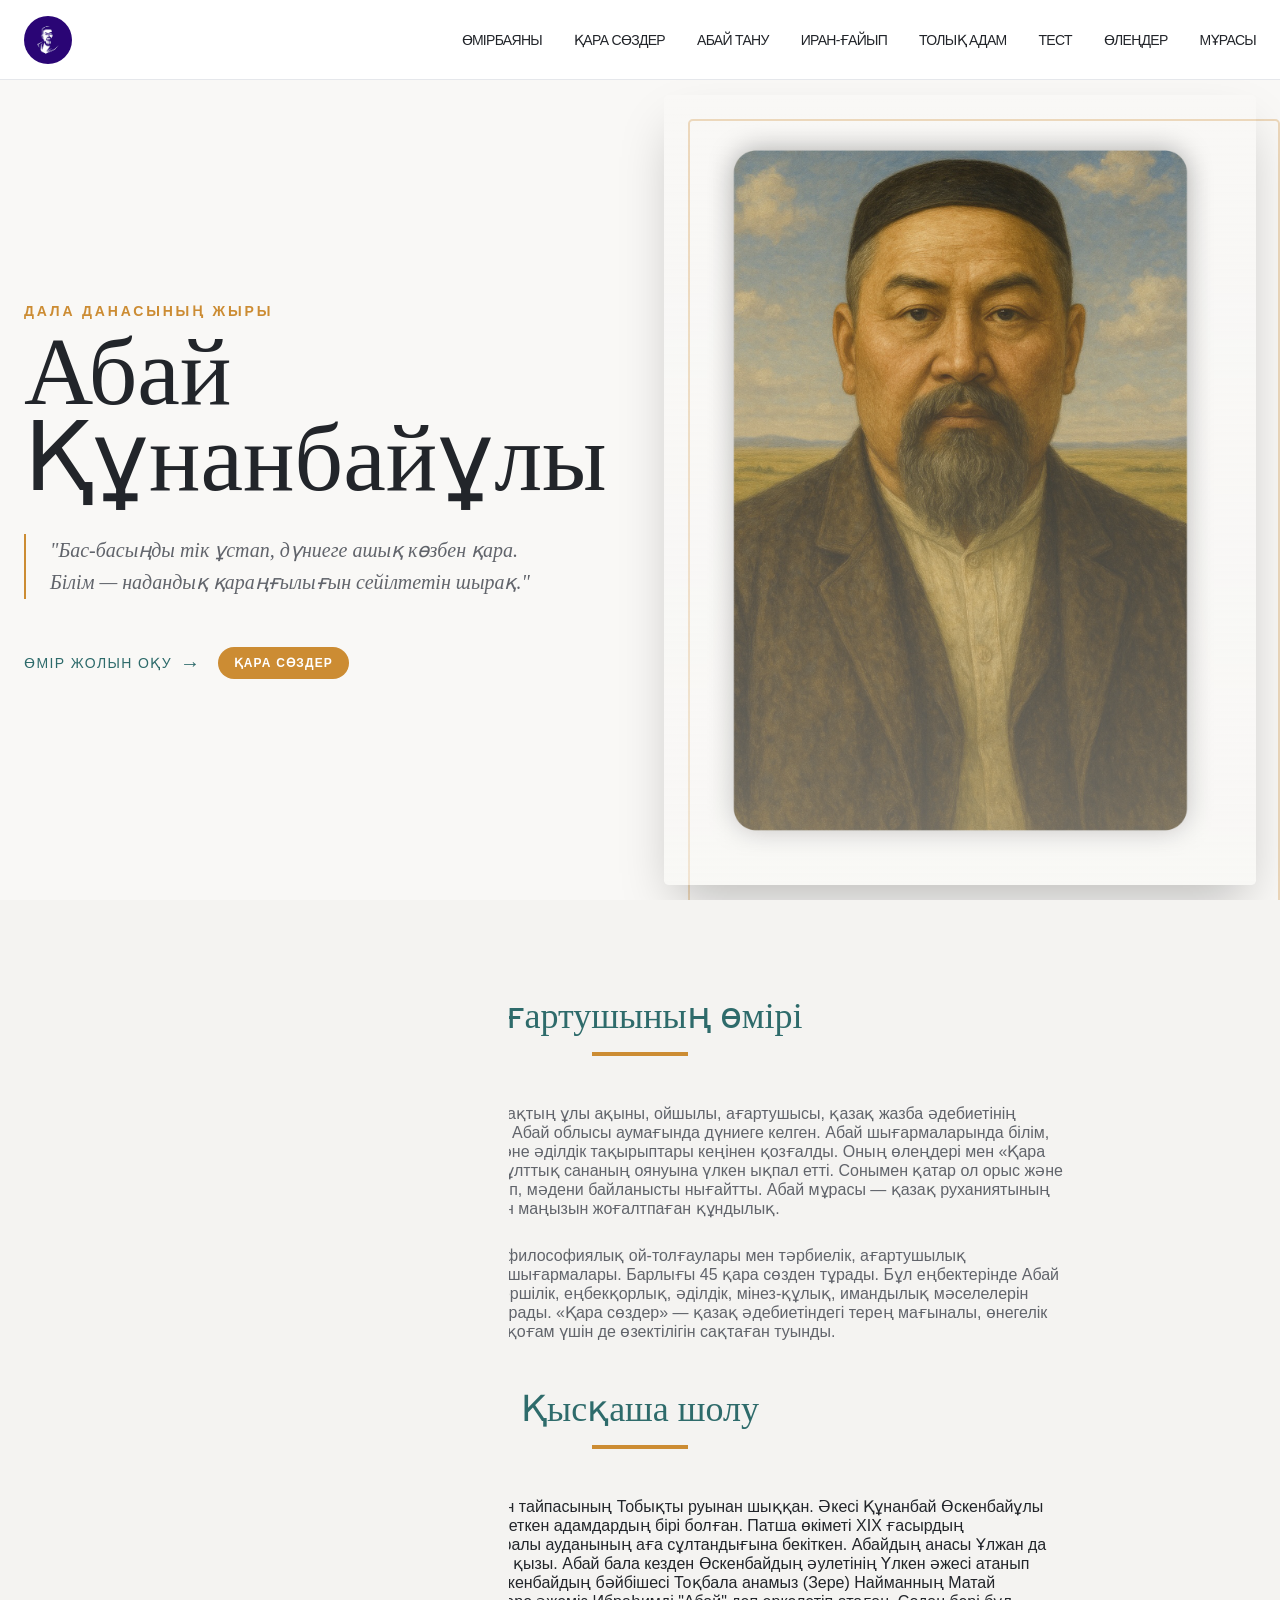
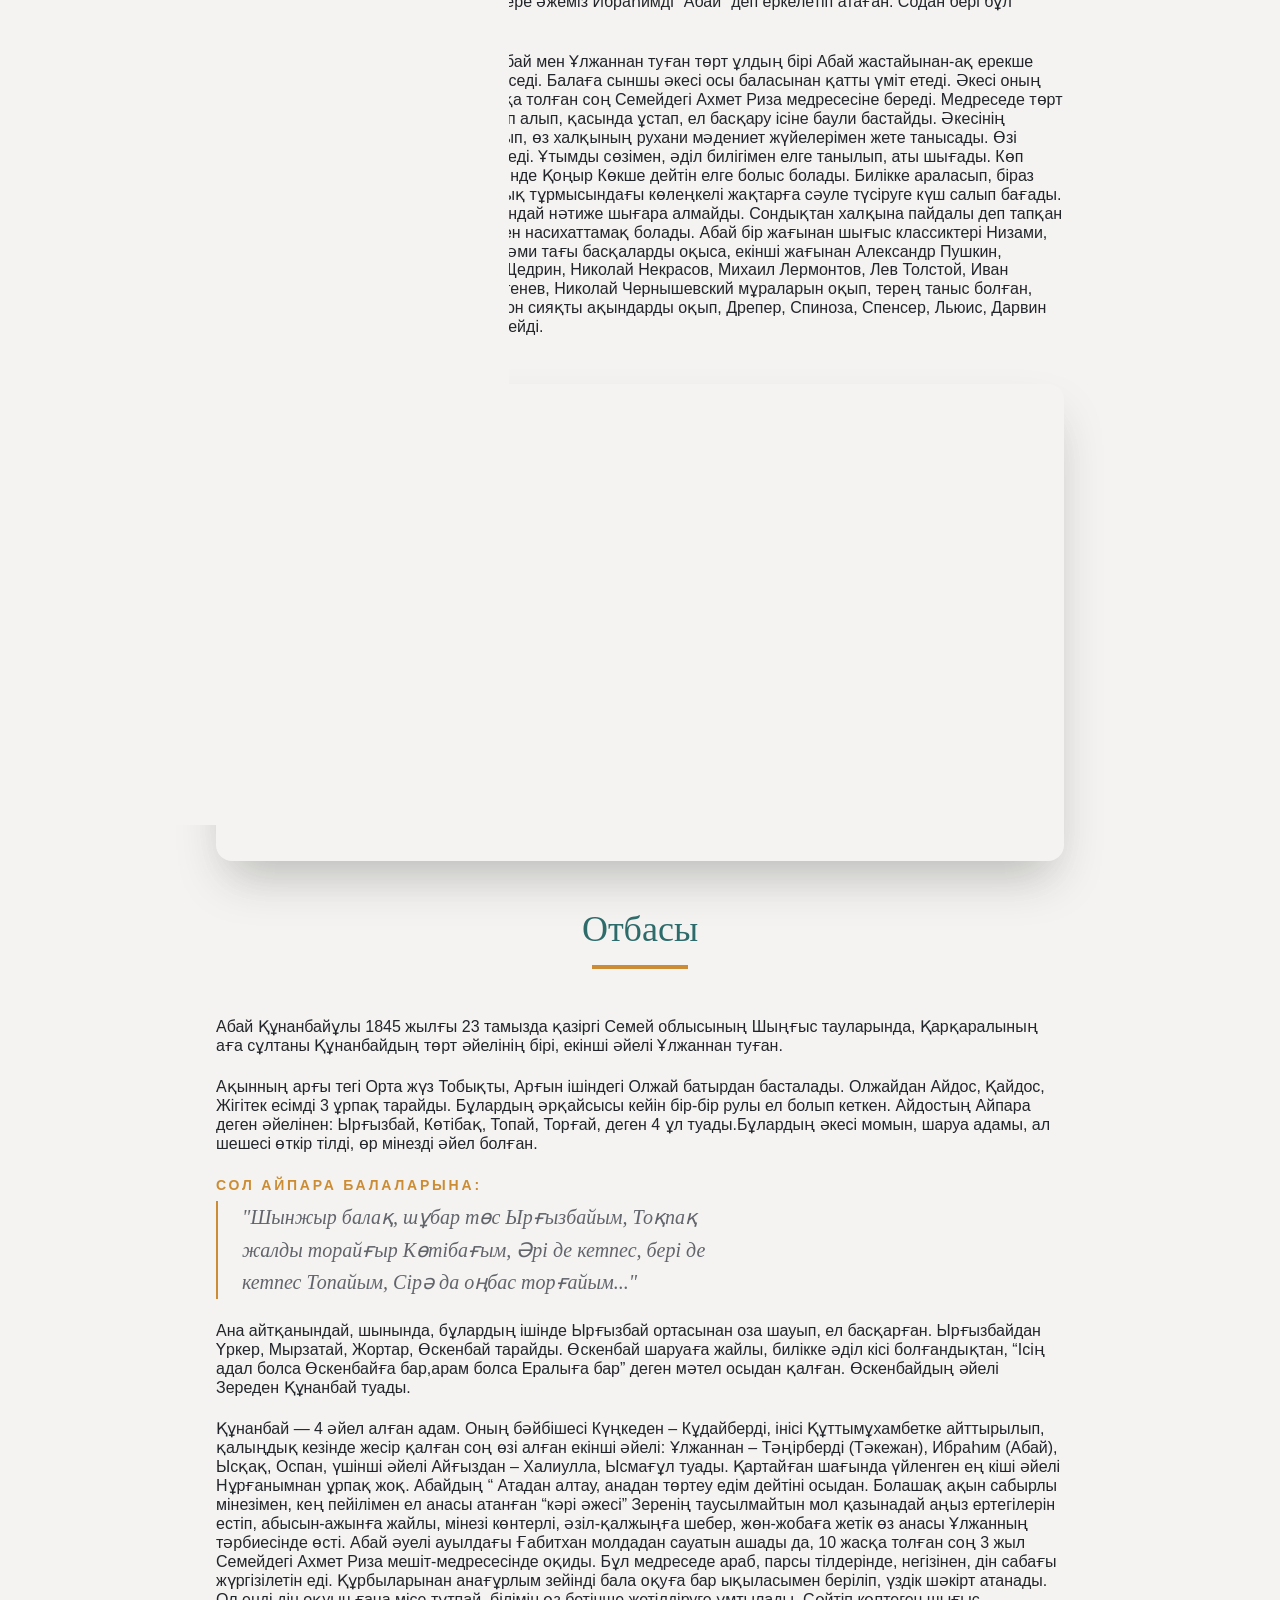
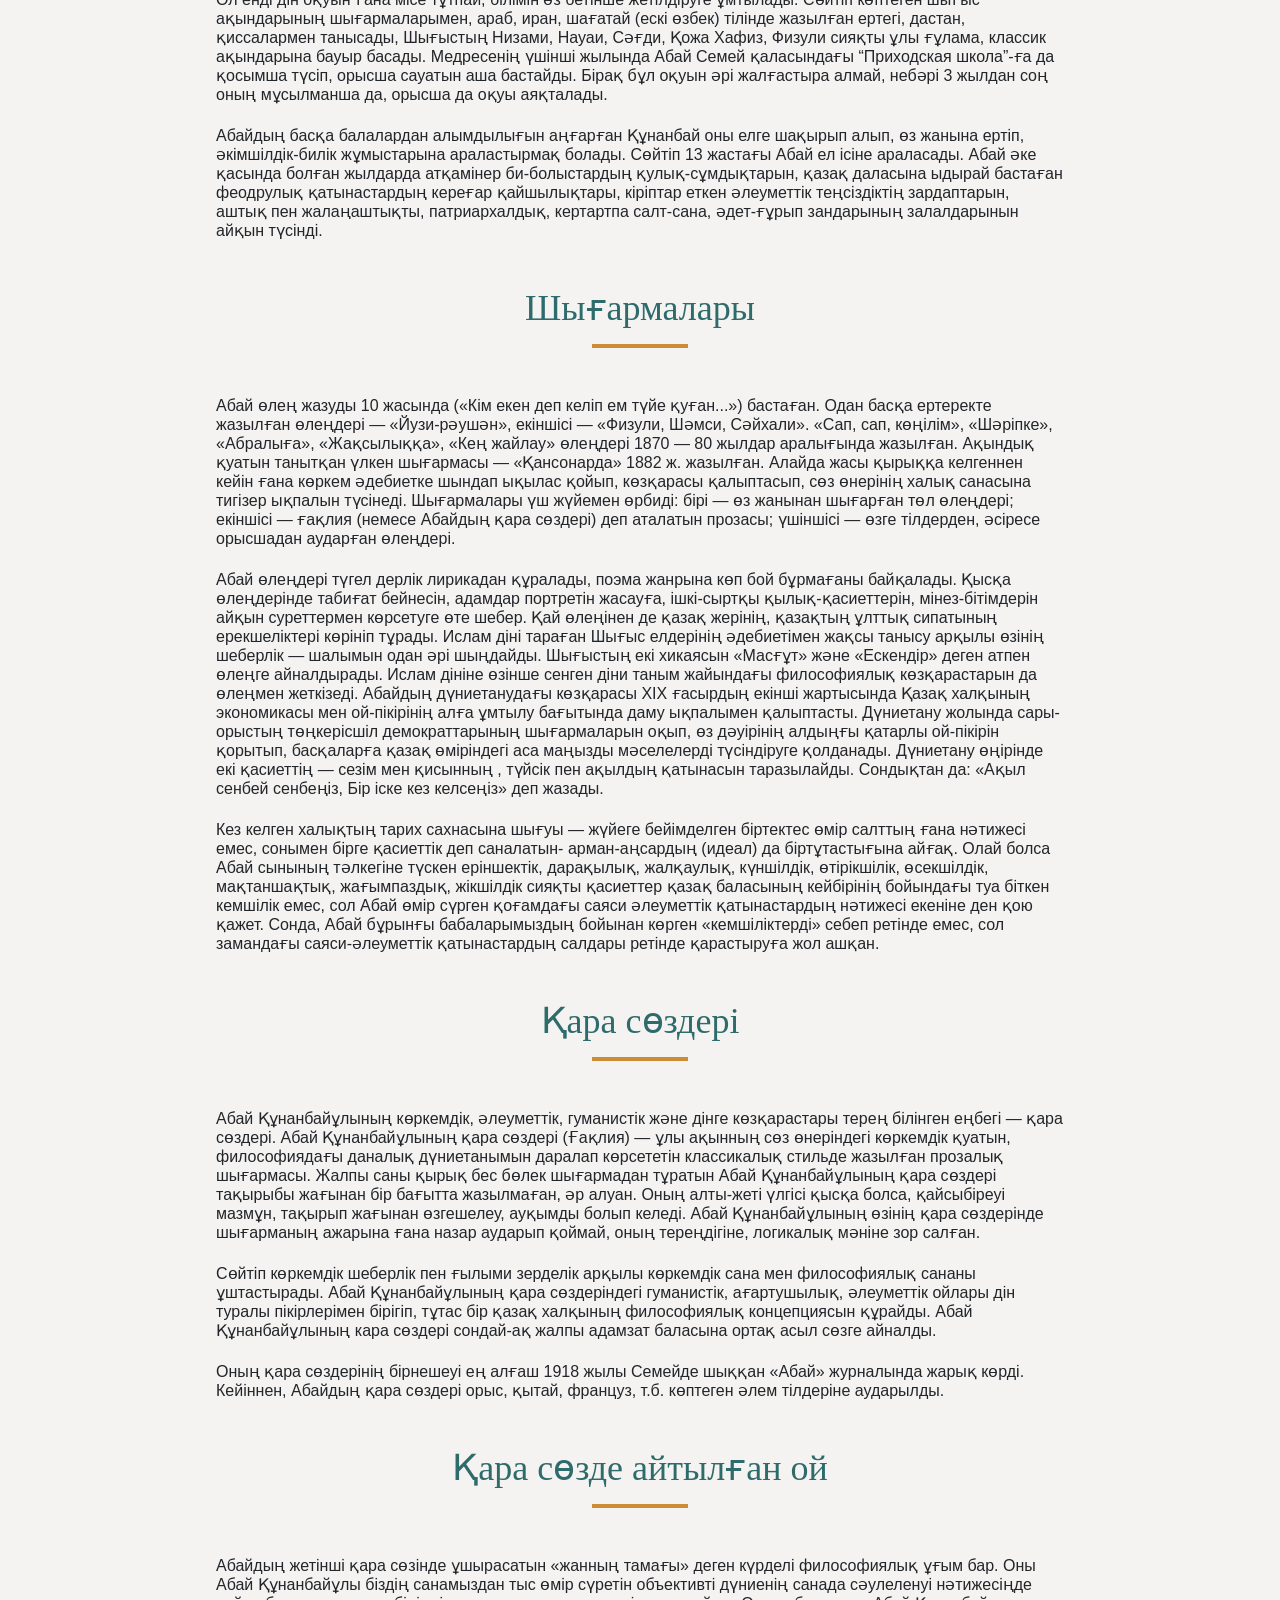
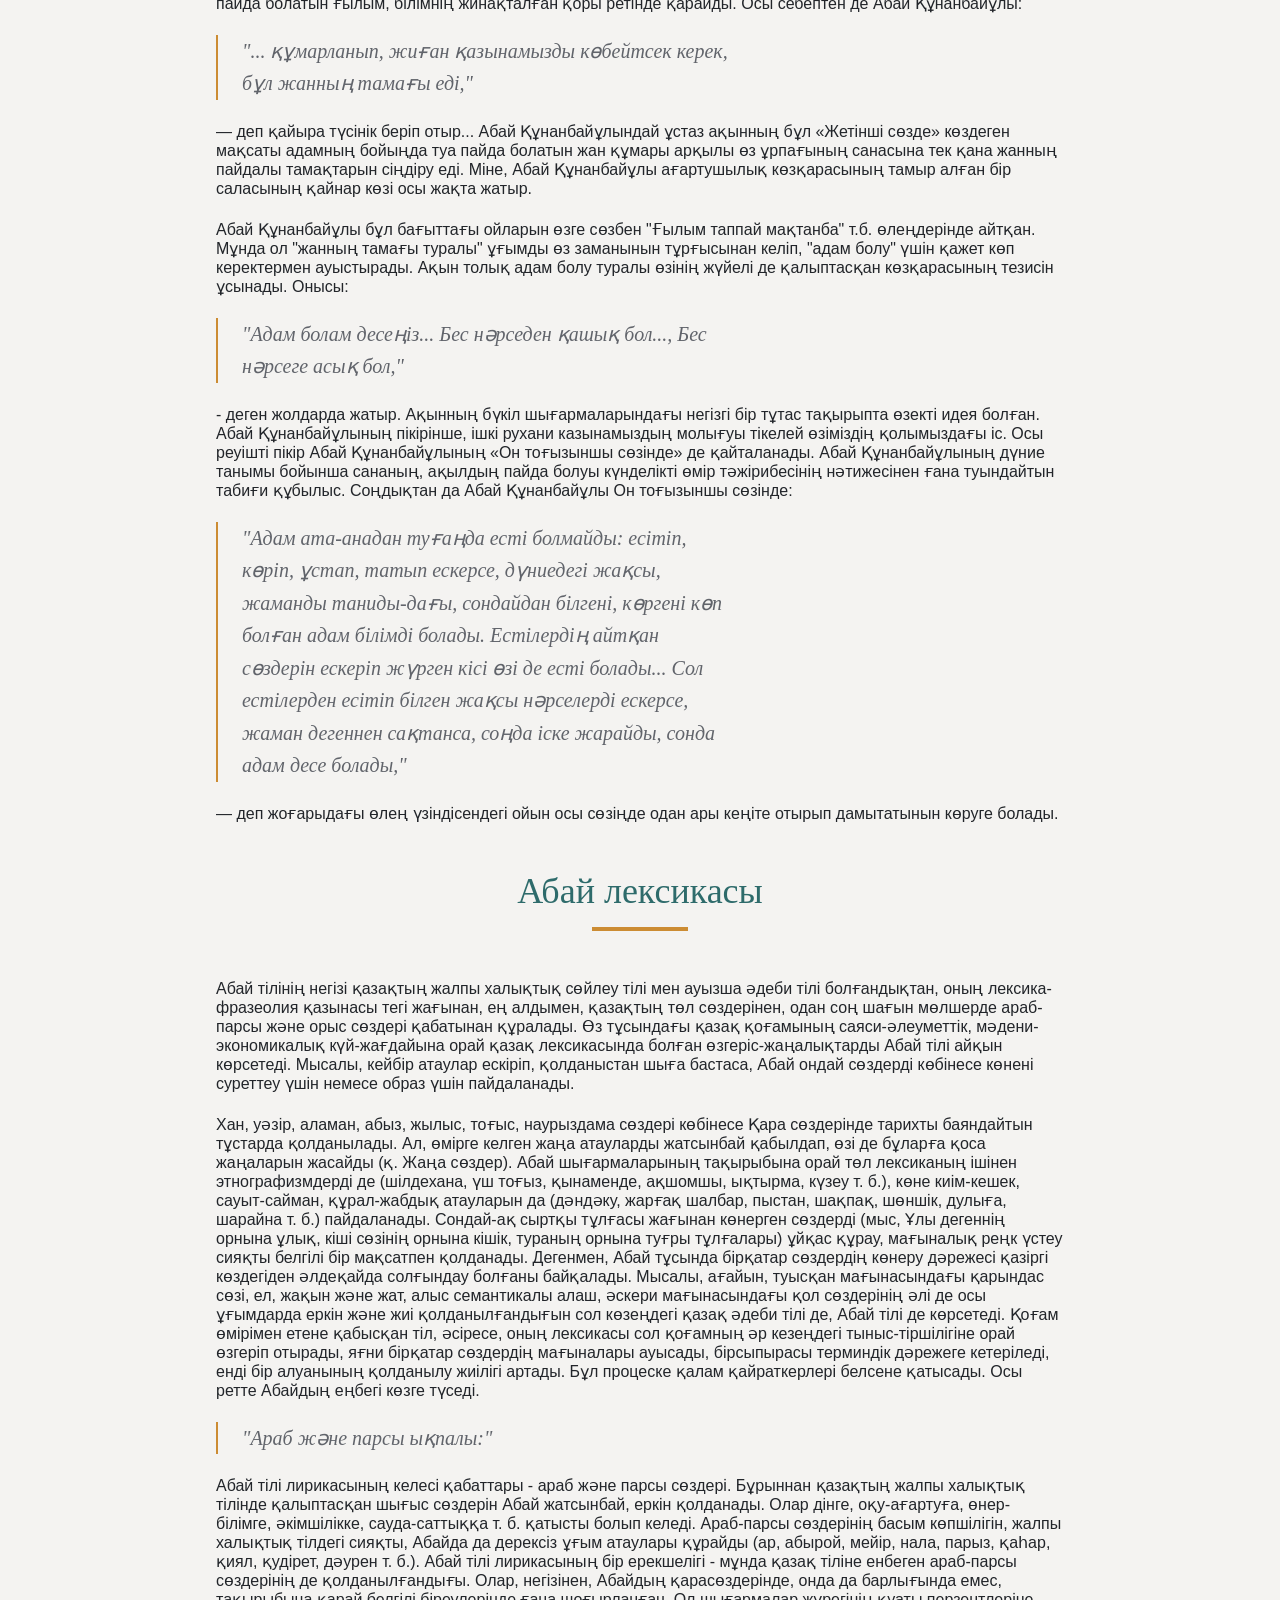
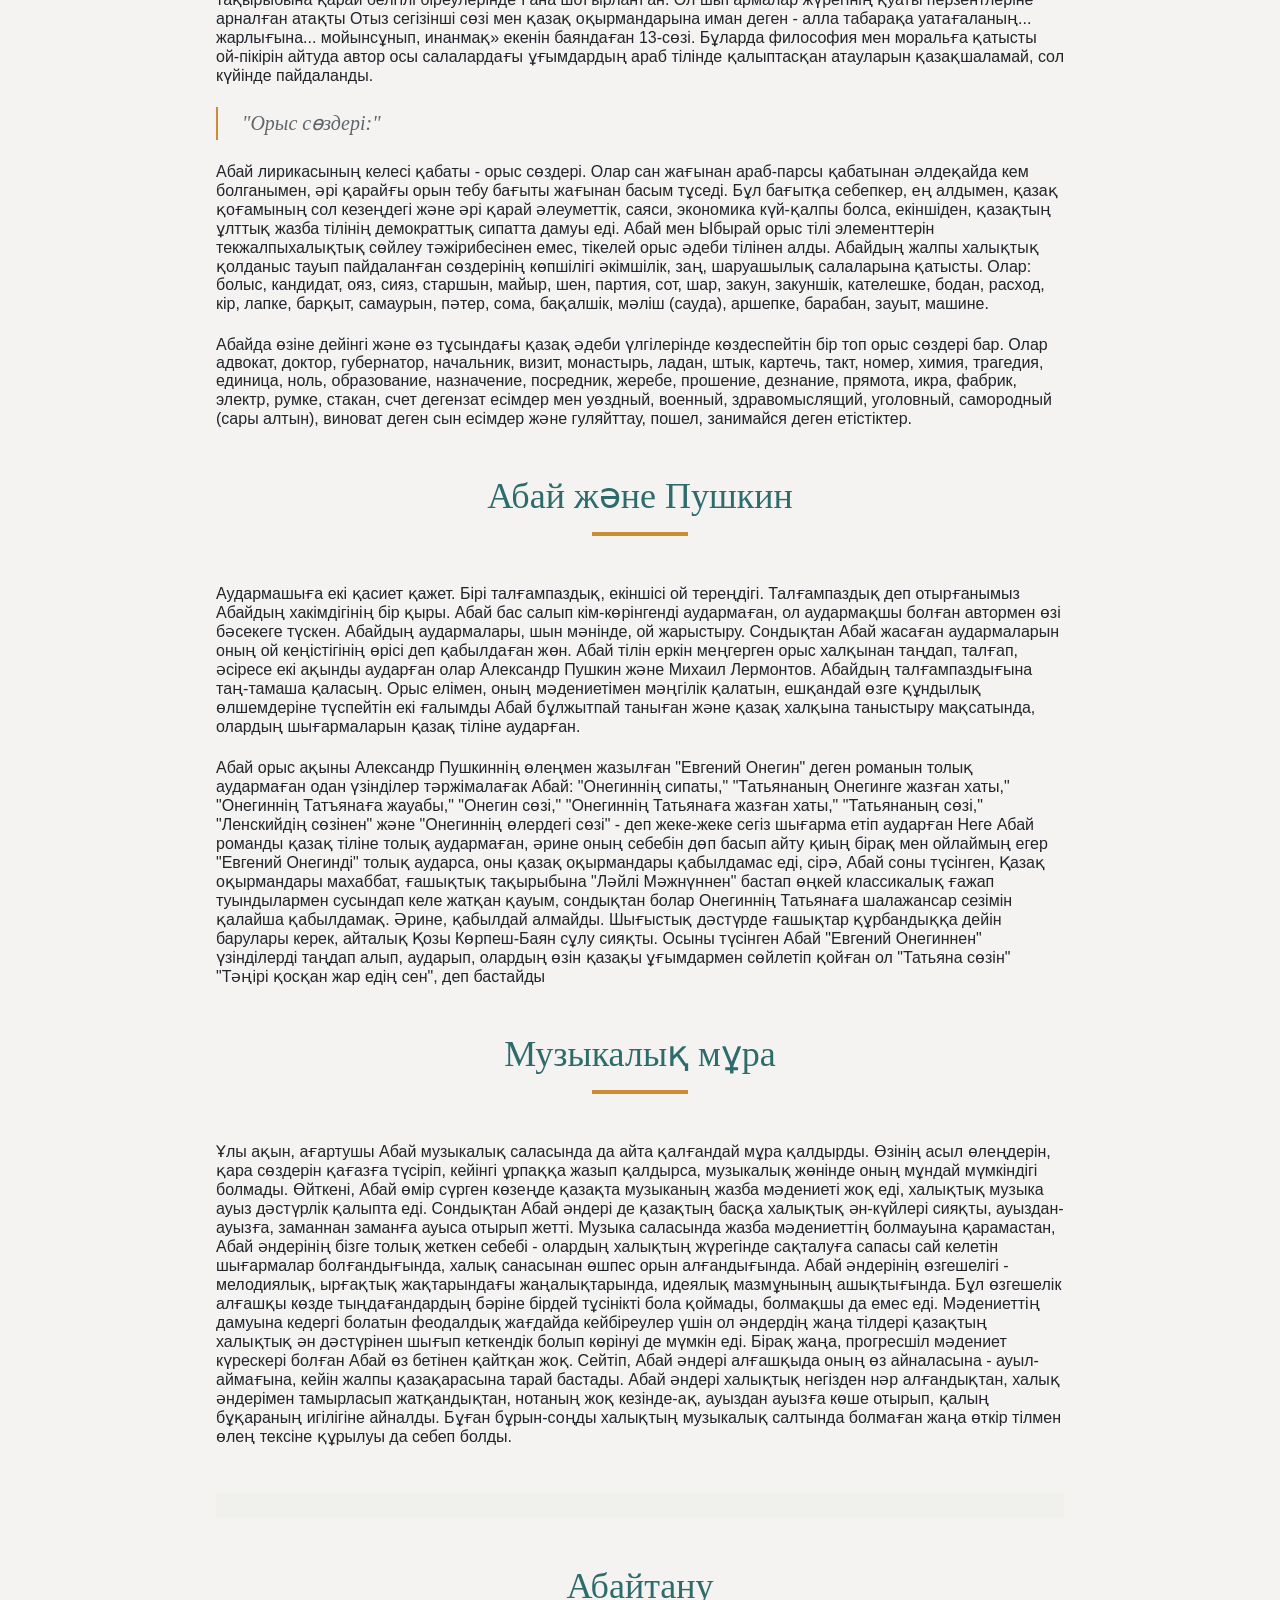
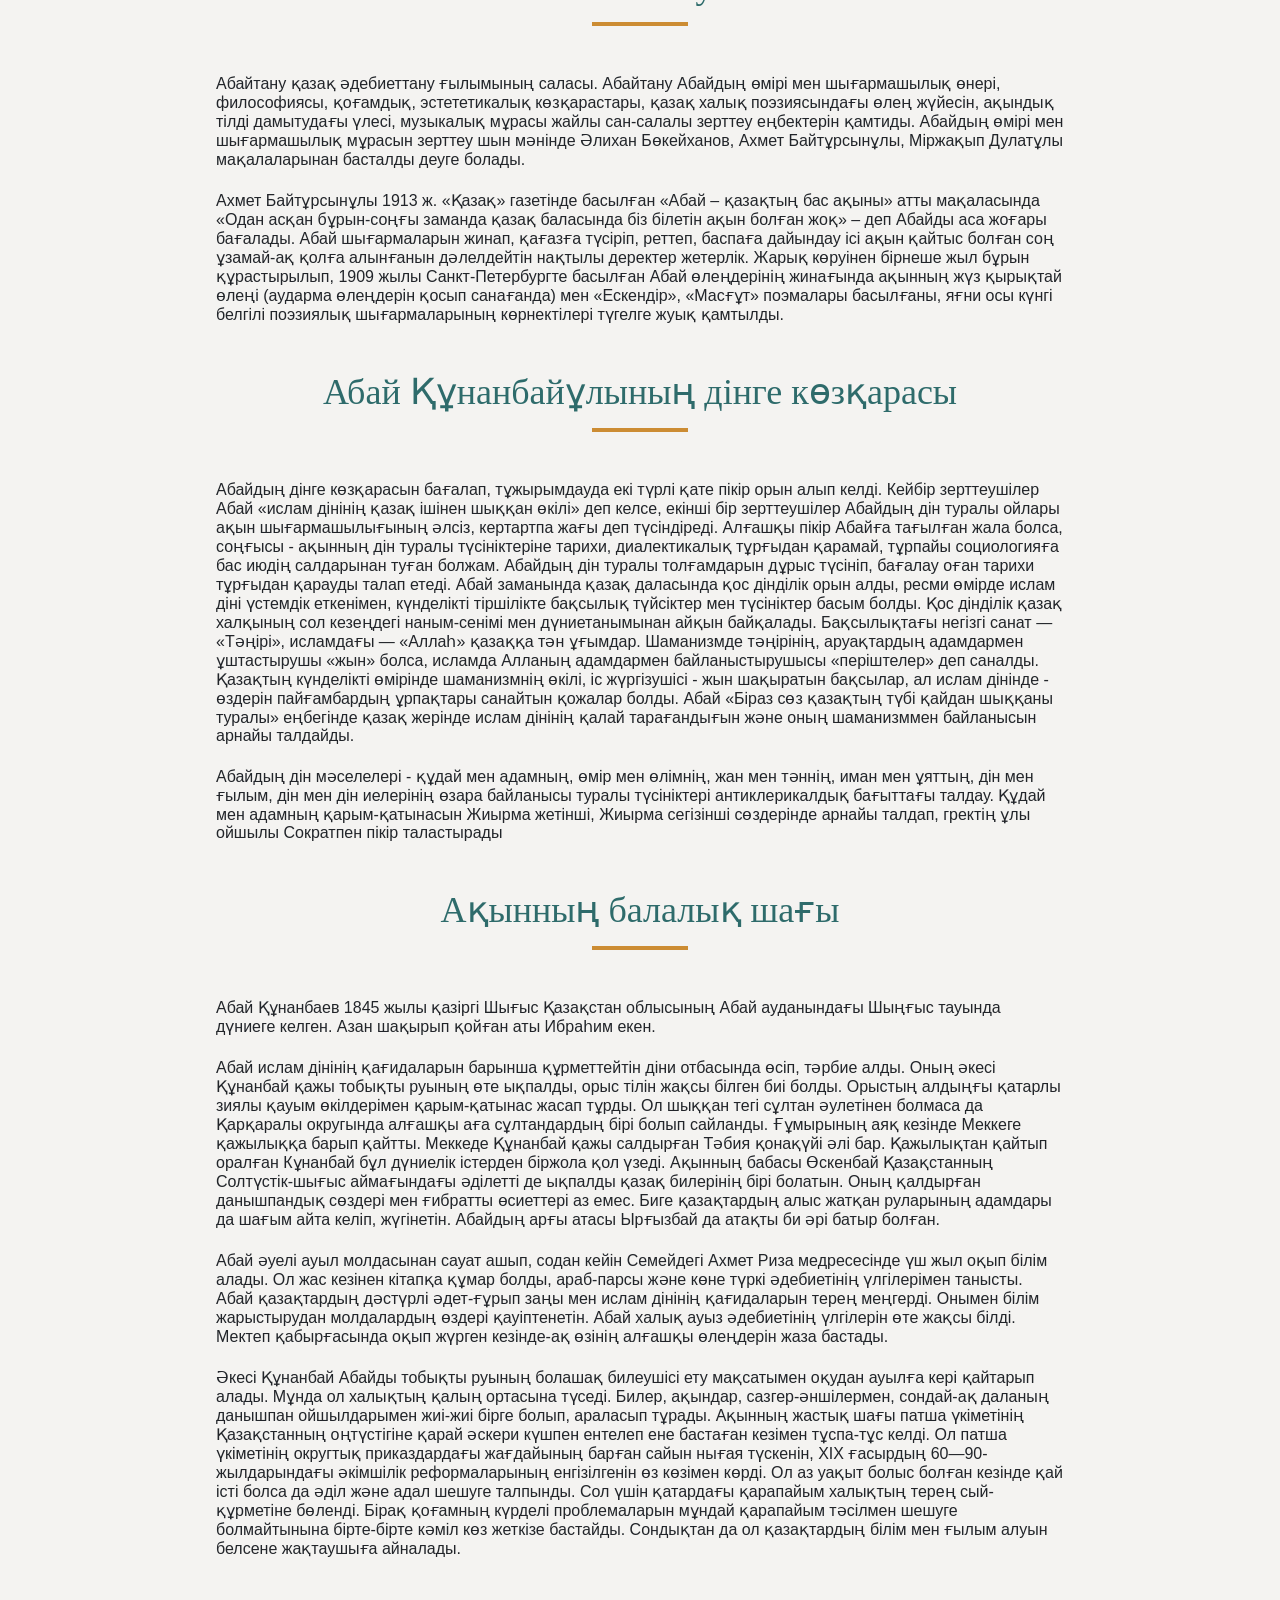
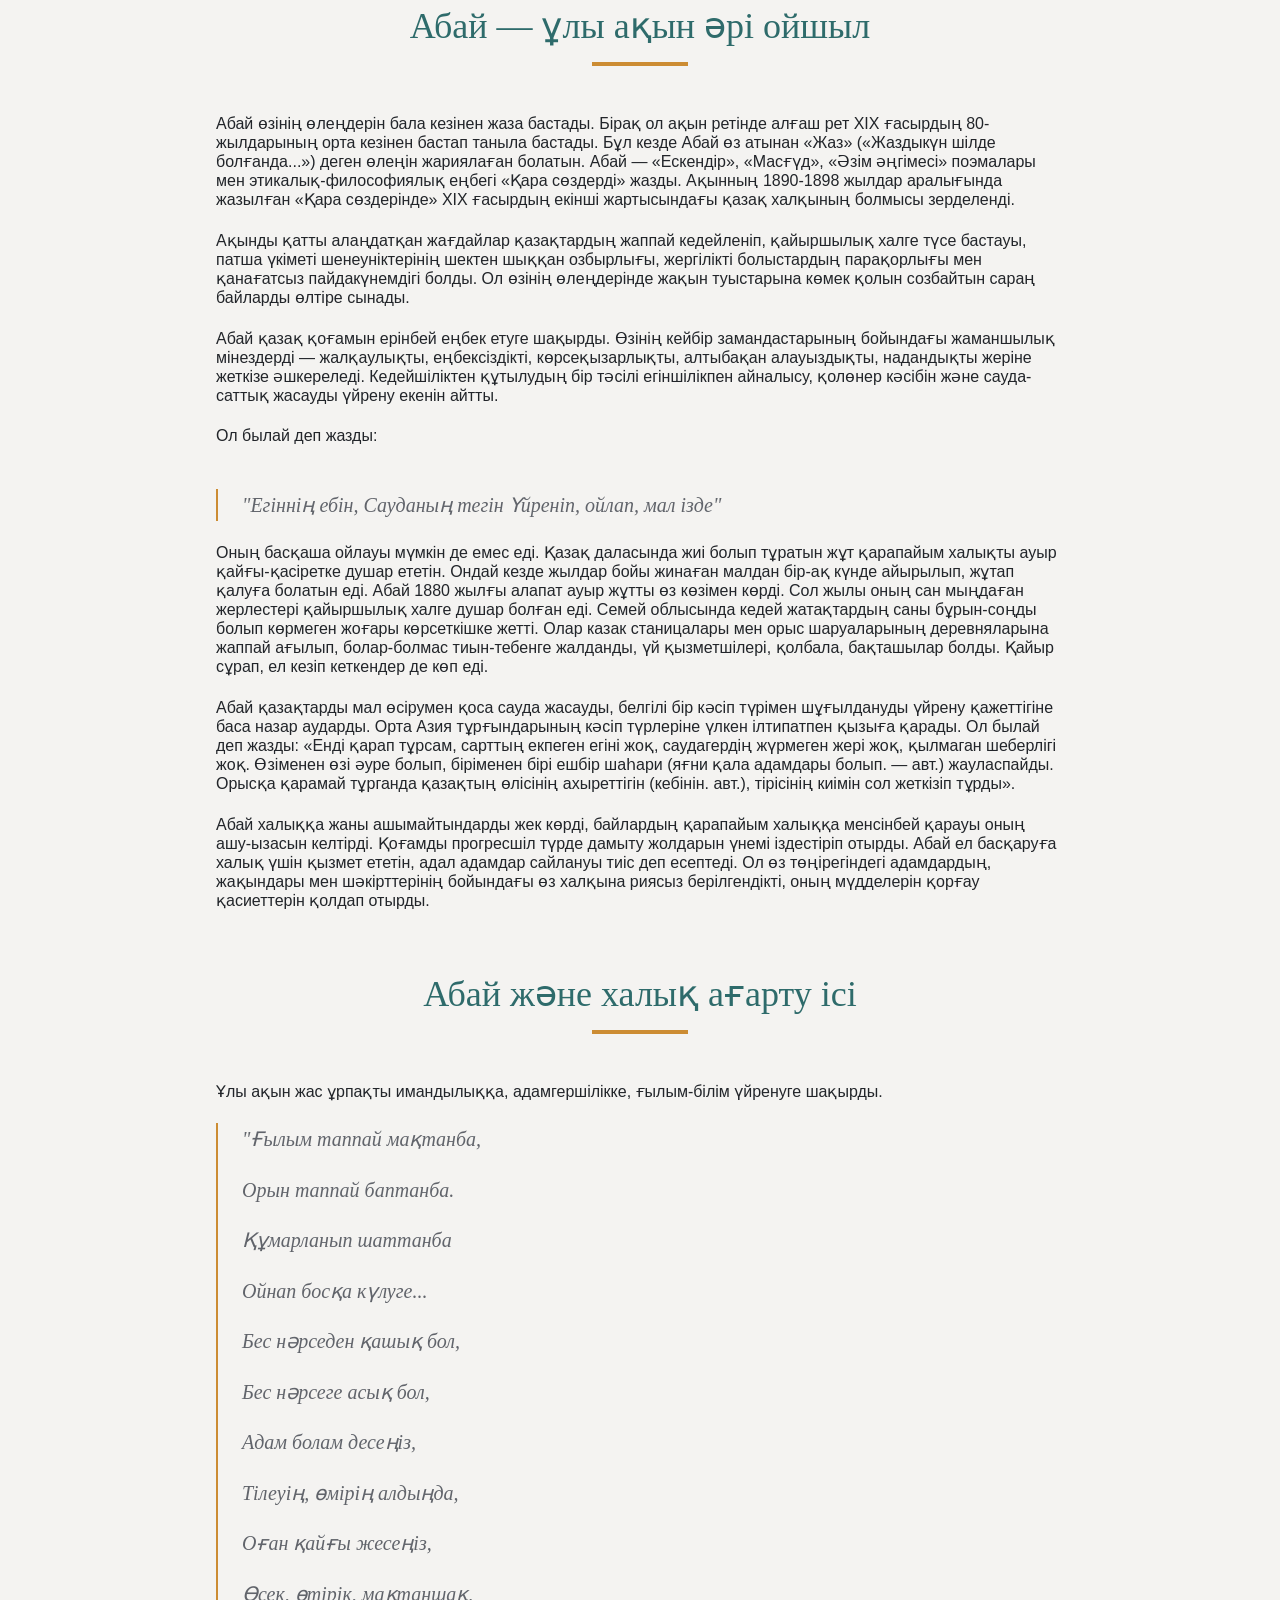
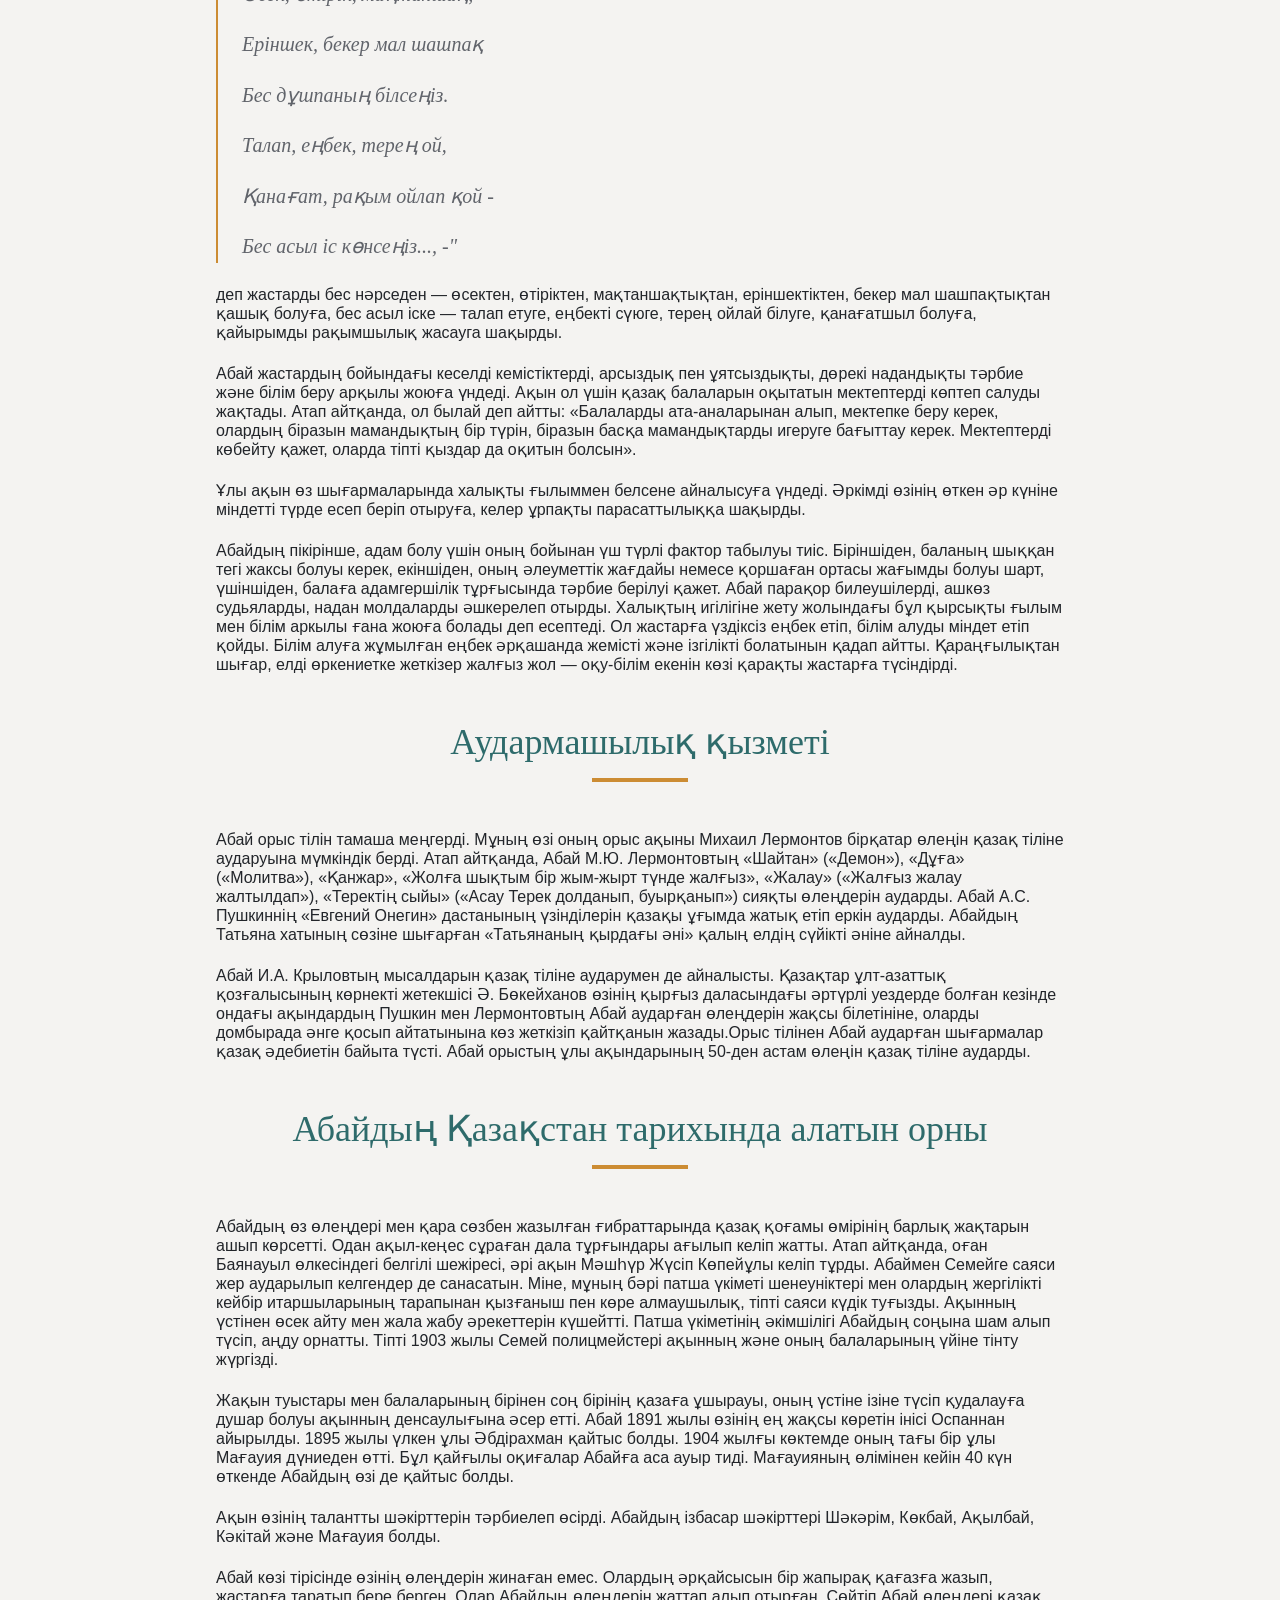
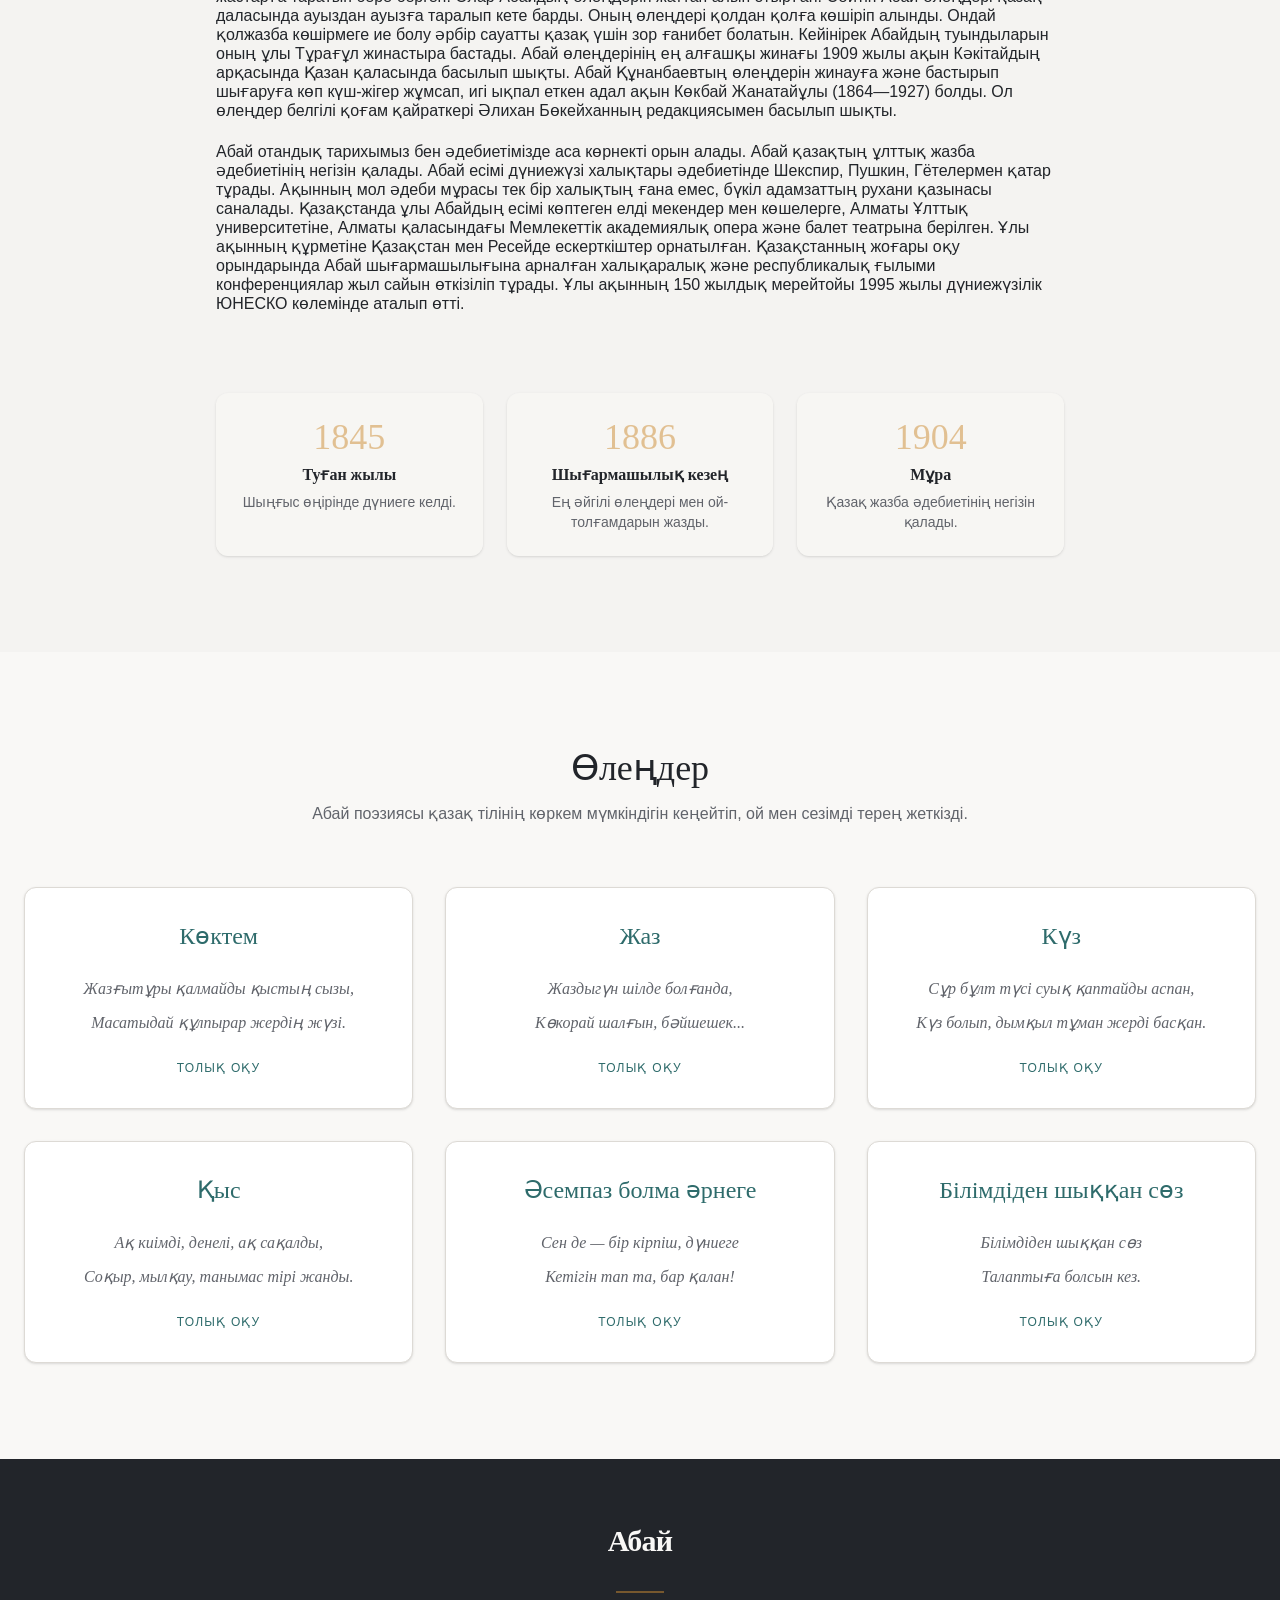
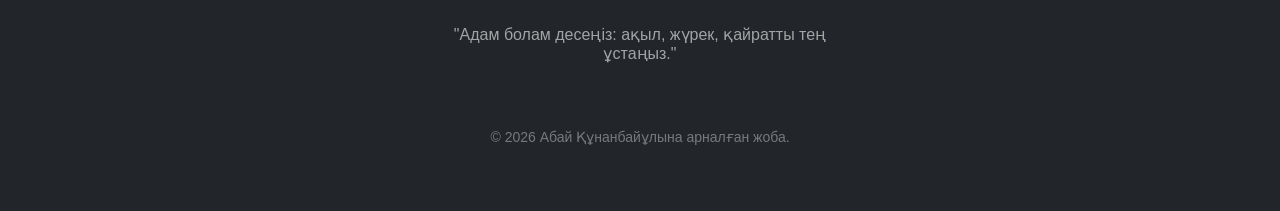
==== commit 4f43c00a: "Add files via upload" ====
--- a/index.html
+++ b/index.html
@@ -130,7 +130,14 @@
                             Осындай текті ортадан шыққан Құнанбай мен Ұлжаннан туған төрт ұлдың бірі Абай жастайынан-ақ ерекше қабілетімен, ақылдылығымен көзге түседі. Балаға сыншы әкесі осы баласынан қатты үміт етеді. Әкесі оның зеректілігін байқағаннан кейін, 10 жасқа толған соң Семейдегі Ахмет Риза медресесіне береді. Медреседе төрт жыл оқығаннан кейін, оқудан шығарып алып, қасында ұстап, ел басқару ісіне баули бастайды. Әкесінің төңірегінде ел жақсыларымен араласып, өз халқының рухани мәдениет жүйелерімен жете танысады. Өзі билер үлгісінде шешен сөйлеуге төселеді. Ұтымды сөзімен, әділ билігімен елге танылып, аты шығады. Көп ұзамай, жетпісінші жылдардың бас кезінде Қоңыр Көкше дейтін елге болыс болады. Билікке араласып, біраз тәжірибе жинақтағаннан кейін, ол халық тұрмысындағы көлеңкелі жақтарға сәуле түсіруге күш салып бағады. Бірақ онысынан пәлендей көңіл тоятындай нәтиже шығара алмайды. Сондықтан халқына пайдалы деп тапқан істерін көркем сөзбен, әсіресе, өлеңмен насихаттамақ болады. Абай бір жағынан шығыс классиктері Низами, Сағди, Қожа Хафиз, Науаи, Физули, Жәми тағы басқаларды оқыса, екінші жағынан Александр Пушкин, Александр Герцен, Михаил Салтыков-Щедрин, Николай Некрасов, Михаил Лермонтов, Лев Толстой, Иван Крылов, Фёдор Достоевский, Иван Тургенев, Николай Чернышевский мұраларын оқып, терең таныс болған, Батыс әдебиетінен Гёте, Джордж Байрон сияқты ақындарды оқып, Дрепер, Спиноза, Спенсер, Льюис, Дарвин сынды ғалымдардың еңбектерін зерттейді.
 </p>
 <div class="w-full max-w-5xl mx-auto overflow-hidden rounded-2xl shadow-2xl">
-    <video class="w-full h-auto rounded-2xl" controls="" src="/static/abai-muse/assets/abautAbai-CYuNmZ-6.mp4"></video>
+    <iframe 
+        class="w-full h-[500px] rounded-2xl"
+        src="https://www.youtube.com/embed/w6jeu5kfW4A"
+        title="YouTube video player"
+        frameborder="0"
+        allow="accelerometer; autoplay; clipboard-write; encrypted-media; gyroscope; picture-in-picture; web-share"
+        allowfullscreen>
+    </iframe>
 </div>
 <div class="text-center space-y-4">
     <h2 class="text-3xl md:text-4xl font-serif text-primary">Отбасы</h2>
--- a/127.0.0.1_files/index-BlFxgXNz.css
+++ b/127.0.0.1_files/index-BlFxgXNz.css
@@ -1 +1,4267 @@
-@layer properties{@supports (((-webkit-hyphens:none)) and (not (margin-trim:inline))) or ((-moz-orient:inline) and (not (color:rgb(from red r g b)))){*,:before,:after,::backdrop{--tw-translate-x:0;--tw-translate-y:0;--tw-translate-z:0;--tw-rotate-x:initial;--tw-rotate-y:initial;--tw-rotate-z:initial;--tw-skew-x:initial;--tw-skew-y:initial;--tw-space-y-reverse:0;--tw-space-x-reverse:0;--tw-border-style:solid;--tw-gradient-position:initial;--tw-gradient-from:#0000;--tw-gradient-via:#0000;--tw-gradient-to:#0000;--tw-gradient-stops:initial;--tw-gradient-via-stops:initial;--tw-gradient-from-position:0%;--tw-gradient-via-position:50%;--tw-gradient-to-position:100%;--tw-leading:initial;--tw-font-weight:initial;--tw-tracking:initial;--tw-ordinal:initial;--tw-slashed-zero:initial;--tw-numeric-figure:initial;--tw-numeric-spacing:initial;--tw-numeric-fraction:initial;--tw-shadow:0 0 #0000;--tw-shadow-color:initial;--tw-shadow-alpha:100%;--tw-inset-shadow:0 0 #0000;--tw-inset-shadow-color:initial;--tw-inset-shadow-alpha:100%;--tw-ring-color:initial;--tw-ring-shadow:0 0 #0000;--tw-inset-ring-color:initial;--tw-inset-ring-shadow:0 0 #0000;--tw-ring-inset:initial;--tw-ring-offset-width:0px;--tw-ring-offset-color:#fff;--tw-ring-offset-shadow:0 0 #0000;--tw-outline-style:solid;--tw-backdrop-blur:initial;--tw-backdrop-brightness:initial;--tw-backdrop-contrast:initial;--tw-backdrop-grayscale:initial;--tw-backdrop-hue-rotate:initial;--tw-backdrop-invert:initial;--tw-backdrop-opacity:initial;--tw-backdrop-saturate:initial;--tw-backdrop-sepia:initial;--tw-duration:initial;--tw-ease:initial;--tw-content:"";--tw-scale-x:1;--tw-scale-y:1;--tw-scale-z:1;--tw-animation-delay:0s;--tw-animation-direction:normal;--tw-animation-duration:initial;--tw-animation-fill-mode:none;--tw-animation-iteration-count:1;--tw-enter-blur:0;--tw-enter-opacity:1;--tw-enter-rotate:0;--tw-enter-scale:1;--tw-enter-translate-x:0;--tw-enter-translate-y:0;--tw-exit-blur:0;--tw-exit-opacity:1;--tw-exit-rotate:0;--tw-exit-scale:1;--tw-exit-translate-x:0;--tw-exit-translate-y:0}}}@layer theme{:root,:host{--font-mono:ui-monospace,SFMono-Regular,Menlo,Monaco,Consolas,"Liberation Mono","Courier New",monospace;--color-red-50:oklch(97.1% .013 17.38);--color-red-100:oklch(93.6% .032 17.717);--color-red-300:oklch(80.8% .114 19.571);--color-red-400:oklch(70.4% .191 22.216);--color-red-500:oklch(63.7% .237 25.331);--color-red-600:oklch(57.7% .245 27.325);--color-red-800:oklch(44.4% .177 26.899);--color-green-100:oklch(96.2% .044 156.743);--color-green-500:oklch(72.3% .219 149.579);--color-green-600:oklch(62.7% .194 149.214);--color-green-800:oklch(44.8% .119 151.328);--color-gray-50:oklch(98.5% .002 247.839);--color-gray-100:oklch(96.7% .003 264.542);--color-gray-200:oklch(92.8% .006 264.531);--color-gray-300:oklch(87.2% .01 258.338);--color-gray-400:oklch(70.7% .022 261.325);--color-gray-600:oklch(44.6% .03 256.802);--color-gray-700:oklch(37.3% .034 259.733);--color-gray-900:oklch(21% .034 264.665);--color-black:#000;--color-white:#fff;--spacing:.25rem;--container-sm:24rem;--container-md:28rem;--container-lg:32rem;--container-2xl:42rem;--container-3xl:48rem;--container-4xl:56rem;--container-5xl:64rem;--text-xs:.75rem;--text-xs--line-height:calc(1/.75);--text-sm:.875rem;--text-sm--line-height:calc(1.25/.875);--text-base:1rem;--text-base--line-height: 1.5 ;--text-lg:1.125rem;--text-lg--line-height:calc(1.75/1.125);--text-xl:1.25rem;--text-xl--line-height:calc(1.75/1.25);--text-2xl:1.5rem;--text-2xl--line-height:calc(2/1.5);--text-3xl:1.875rem;--text-3xl--line-height: 1.2 ;--text-4xl:2.25rem;--text-4xl--line-height:calc(2.5/2.25);--text-5xl:3rem;--text-5xl--line-height:1;--text-6xl:3.75rem;--text-6xl--line-height:1;--text-7xl:4.5rem;--text-7xl--line-height:1;--text-8xl:6rem;--text-8xl--line-height:1;--font-weight-light:300;--font-weight-normal:400;--font-weight-medium:500;--font-weight-semibold:600;--font-weight-bold:700;--tracking-tighter:-.05em;--tracking-tight:-.025em;--tracking-widest:.1em;--leading-snug:1.375;--leading-normal:1.5;--leading-relaxed:1.625;--radius-xl:.75rem;--radius-2xl:1rem;--ease-out:cubic-bezier(0,0,.2,1);--ease-in-out:cubic-bezier(.4,0,.2,1);--animate-spin:spin 1s linear infinite;--animate-pulse:pulse 2s cubic-bezier(.4,0,.6,1)infinite;--blur-sm:8px;--aspect-video:16/9;--default-transition-duration:.15s;--default-transition-timing-function:cubic-bezier(.4,0,.2,1);--default-font-family:"Inter",sans-serif;--default-mono-font-family:var(--font-mono);--color-border:hsl(var(--border))}}@layer base{*,:after,:before,::backdrop{box-sizing:border-box;border:0 solid;margin:0;padding:0}::file-selector-button{box-sizing:border-box;border:0 solid;margin:0;padding:0}html,:host{-webkit-text-size-adjust:100%;tab-size:4;line-height:1.5;font-family:var(--default-font-family,ui-sans-serif,system-ui,sans-serif,"Apple Color Emoji","Segoe UI Emoji","Segoe UI Symbol","Noto Color Emoji");font-feature-settings:var(--default-font-feature-settings,normal);font-variation-settings:var(--default-font-variation-settings,normal);-webkit-tap-highlight-color:transparent}hr{height:0;color:inherit;border-top-width:1px}abbr:where([title]){-webkit-text-decoration:underline dotted;text-decoration:underline dotted}h1,h2,h3,h4,h5,h6{font-size:inherit;font-weight:inherit}a{color:inherit;-webkit-text-decoration:inherit;text-decoration:inherit}b,strong{font-weight:bolder}code,kbd,samp,pre{font-family:var(--default-mono-font-family,ui-monospace,SFMono-Regular,Menlo,Monaco,Consolas,"Liberation Mono","Courier New",monospace);font-feature-settings:var(--default-mono-font-feature-settings,normal);font-variation-settings:var(--default-mono-font-variation-settings,normal);font-size:1em}small{font-size:80%}sub,sup{vertical-align:baseline;font-size:75%;line-height:0;position:relative}sub{bottom:-.25em}sup{top:-.5em}table{text-indent:0;border-color:inherit;border-collapse:collapse}:-moz-focusring{outline:auto}progress{vertical-align:baseline}summary{display:list-item}ol,ul,menu{list-style:none}img,svg,video,canvas,audio,iframe,embed,object{vertical-align:middle;display:block}img,video{max-width:100%;height:auto}button,input,select,optgroup,textarea{font:inherit;font-feature-settings:inherit;font-variation-settings:inherit;letter-spacing:inherit;color:inherit;opacity:1;background-color:#0000;border-radius:0}::file-selector-button{font:inherit;font-feature-settings:inherit;font-variation-settings:inherit;letter-spacing:inherit;color:inherit;opacity:1;background-color:#0000;border-radius:0}:where(select:is([multiple],[size])) optgroup{font-weight:bolder}:where(select:is([multiple],[size])) optgroup option{padding-inline-start:20px}::file-selector-button{margin-inline-end:4px}::placeholder{opacity:1}@supports (not ((-webkit-appearance:-apple-pay-button))) or (contain-intrinsic-size:1px){::placeholder{color:currentColor}@supports (color:color-mix(in lab,red,red)){::placeholder{color:color-mix(in oklab,currentcolor 50%,transparent)}}}textarea{resize:vertical}::-webkit-search-decoration{-webkit-appearance:none}::-webkit-date-and-time-value{min-height:1lh;text-align:inherit}::-webkit-datetime-edit{display:inline-flex}::-webkit-datetime-edit-fields-wrapper{padding:0}::-webkit-datetime-edit{padding-block:0}::-webkit-datetime-edit-year-field{padding-block:0}::-webkit-datetime-edit-month-field{padding-block:0}::-webkit-datetime-edit-day-field{padding-block:0}::-webkit-datetime-edit-hour-field{padding-block:0}::-webkit-datetime-edit-minute-field{padding-block:0}::-webkit-datetime-edit-second-field{padding-block:0}::-webkit-datetime-edit-millisecond-field{padding-block:0}::-webkit-datetime-edit-meridiem-field{padding-block:0}::-webkit-calendar-picker-indicator{line-height:1}:-moz-ui-invalid{box-shadow:none}button,input:where([type=button],[type=reset],[type=submit]){appearance:button}::file-selector-button{appearance:button}::-webkit-inner-spin-button{height:auto}::-webkit-outer-spin-button{height:auto}[hidden]:where(:not([hidden=until-found])){display:none!important}*{border-color:hsl(var(--border))}body{background-color:hsl(var(--background));color:hsl(var(--foreground));-webkit-font-smoothing:antialiased;-moz-osx-font-smoothing:grayscale;font-family:Inter,sans-serif}h1,h2,h3,h4,h5,h6{font-family:Playfair Display,serif}}@layer components;@layer utilities{.\@container\/field-group{container:field-group/inline-size}.pointer-events-auto{pointer-events:auto}.pointer-events-none{pointer-events:none}.invisible{visibility:hidden}.visible{visibility:visible}.sr-only{clip-path:inset(50%);white-space:nowrap;border-width:0;width:1px;height:1px;margin:-1px;padding:0;position:absolute;overflow:hidden}.absolute{position:absolute}.fixed{position:fixed}.relative{position:relative}.inset-0{inset:calc(var(--spacing)*0)}.inset-x-0{inset-inline:calc(var(--spacing)*0)}.inset-y-0{inset-block:calc(var(--spacing)*0)}.-top-12{top:calc(var(--spacing)*-12)}.top-0{top:calc(var(--spacing)*0)}.top-1\.5{top:calc(var(--spacing)*1.5)}.top-1\/2{top:50%}.top-2{top:calc(var(--spacing)*2)}.top-3\.5{top:calc(var(--spacing)*3.5)}.top-4{top:calc(var(--spacing)*4)}.top-\[1px\]{top:1px}.top-\[50\%\]{top:50%}.top-\[60\%\]{top:60%}.top-full{top:100%}.-right-6{right:calc(var(--spacing)*-6)}.-right-12{right:calc(var(--spacing)*-12)}.right-0{right:calc(var(--spacing)*0)}.right-1{right:calc(var(--spacing)*1)}.right-2{right:calc(var(--spacing)*2)}.right-3{right:calc(var(--spacing)*3)}.right-4{right:calc(var(--spacing)*4)}.right-6{right:calc(var(--spacing)*6)}.-bottom-6{bottom:calc(var(--spacing)*-6)}.-bottom-12{bottom:calc(var(--spacing)*-12)}.bottom-0{bottom:calc(var(--spacing)*0)}.-left-12{left:calc(var(--spacing)*-12)}.left-0{left:calc(var(--spacing)*0)}.left-1\/2{left:50%}.left-2{left:calc(var(--spacing)*2)}.left-\[50\%\]{left:50%}.-z-10{z-index:-10}.z-0{z-index:0}.z-10{z-index:10}.z-20{z-index:20}.z-50{z-index:50}.z-\[1\]{z-index:1}.z-\[100\]{z-index:100}.z-\[9999\]{z-index:9999}.z-\[10000\]{z-index:10000}.z-\[10001\]{z-index:10001}.order-1{order:1}.order-2{order:2}.order-first{order:-9999}.order-last{order:9999}.container{width:100%}@media(min-width:40rem){.container{max-width:40rem}}@media(min-width:48rem){.container{max-width:48rem}}@media(min-width:64rem){.container{max-width:64rem}}@media(min-width:80rem){.container{max-width:80rem}}@media(min-width:96rem){.container{max-width:96rem}}.\!m-0{margin:calc(var(--spacing)*0)!important}.-mx-1{margin-inline:calc(var(--spacing)*-1)}.mx-2{margin-inline:calc(var(--spacing)*2)}.mx-3\.5{margin-inline:calc(var(--spacing)*3.5)}.mx-4{margin-inline:calc(var(--spacing)*4)}.mx-auto{margin-inline:auto}.-my-2{margin-block:calc(var(--spacing)*-2)}.my-0{margin-block:calc(var(--spacing)*0)}.my-0\.5{margin-block:calc(var(--spacing)*.5)}.my-1{margin-block:calc(var(--spacing)*1)}.-mt-4{margin-top:calc(var(--spacing)*-4)}.mt-1\.5{margin-top:calc(var(--spacing)*1.5)}.mt-2{margin-top:calc(var(--spacing)*2)}.mt-4{margin-top:calc(var(--spacing)*4)}.mt-10{margin-top:calc(var(--spacing)*10)}.mt-20{margin-top:calc(var(--spacing)*20)}.mt-24{margin-top:calc(var(--spacing)*24)}.mt-auto{margin-top:auto}.mr-2{margin-right:calc(var(--spacing)*2)}.mb-0\.5{margin-bottom:calc(var(--spacing)*.5)}.mb-1{margin-bottom:calc(var(--spacing)*1)}.mb-1\.5{margin-bottom:calc(var(--spacing)*1.5)}.mb-2{margin-bottom:calc(var(--spacing)*2)}.mb-3{margin-bottom:calc(var(--spacing)*3)}.mb-4{margin-bottom:calc(var(--spacing)*4)}.mb-4\.5{margin-bottom:calc(var(--spacing)*4.5)}.mb-6{margin-bottom:calc(var(--spacing)*6)}.mb-7\.5{margin-bottom:calc(var(--spacing)*7.5)}.mb-12{margin-bottom:calc(var(--spacing)*12)}.mb-13\.5{margin-bottom:calc(var(--spacing)*13.5)}.mb-16{margin-bottom:calc(var(--spacing)*16)}.mb-21\.5{margin-bottom:calc(var(--spacing)*21.5)}.mb-27\.5{margin-bottom:calc(var(--spacing)*27.5)}.-ml-4{margin-left:calc(var(--spacing)*-4)}.ml-1{margin-left:calc(var(--spacing)*1)}.ml-4{margin-left:calc(var(--spacing)*4)}.ml-auto{margin-left:auto}.line-clamp-2{-webkit-line-clamp:2;-webkit-box-orient:vertical;display:-webkit-box;overflow:hidden}.block{display:block}.flex{display:flex}.grid{display:grid}.hidden{display:none}.inline-block{display:inline-block}.inline-flex{display:inline-flex}.table{display:table}.aspect-\[3\/4\]{aspect-ratio:3/4}.aspect-square{aspect-ratio:1}.aspect-video{aspect-ratio:var(--aspect-video)}.size-4{width:calc(var(--spacing)*4);height:calc(var(--spacing)*4)}.size-6{width:calc(var(--spacing)*6);height:calc(var(--spacing)*6)}.size-8{width:calc(var(--spacing)*8);height:calc(var(--spacing)*8)}.size-10{width:calc(var(--spacing)*10);height:calc(var(--spacing)*10)}.size-\[--cell-size\]{width:--cell-size;height:--cell-size}.h-0\.5{height:calc(var(--spacing)*.5)}.h-1{height:calc(var(--spacing)*1)}.h-1\.5{height:calc(var(--spacing)*1.5)}.h-2{height:calc(var(--spacing)*2)}.h-2\.5{height:calc(var(--spacing)*2.5)}.h-3{height:calc(var(--spacing)*3)}.h-3\.5{height:calc(var(--spacing)*3.5)}.h-4{height:calc(var(--spacing)*4)}.h-5{height:calc(var(--spacing)*5)}.h-6{height:calc(var(--spacing)*6)}.h-7{height:calc(var(--spacing)*7)}.h-8{height:calc(var(--spacing)*8)}.h-9{height:calc(var(--spacing)*9)}.h-10{height:calc(var(--spacing)*10)}.h-12{height:calc(var(--spacing)*12)}.h-20{height:calc(var(--spacing)*20)}.h-\[--cell-size\]{height:--cell-size}.h-\[1px\]{height:1px}.h-\[var\(--radix-navigation-menu-viewport-height\)\]{height:var(--radix-navigation-menu-viewport-height)}.h-\[var\(--radix-select-trigger-height\)\]{height:var(--radix-select-trigger-height)}.h-auto{height:auto}.h-full{height:100%}.h-px{height:1px}.h-screen{height:100vh}.h-svh{height:100svh}.max-h-\[--radix-context-menu-content-available-height\]{max-height:--radix-context-menu-content-available-height}.max-h-\[--radix-select-content-available-height\]{max-height:--radix-select-content-available-height}.max-h-\[300px\]{max-height:300px}.max-h-\[var\(--radix-dropdown-menu-content-available-height\)\]{max-height:var(--radix-dropdown-menu-content-available-height)}.max-h-full{max-height:100%}.max-h-screen{max-height:100vh}.min-h-0{min-height:calc(var(--spacing)*0)}.min-h-8{min-height:calc(var(--spacing)*8)}.min-h-9{min-height:calc(var(--spacing)*9)}.min-h-10{min-height:calc(var(--spacing)*10)}.min-h-\[60px\]{min-height:60px}.min-h-screen{min-height:100vh}.min-h-svh{min-height:100svh}.w-0{width:calc(var(--spacing)*0)}.w-1{width:calc(var(--spacing)*1)}.w-2{width:calc(var(--spacing)*2)}.w-2\.5{width:calc(var(--spacing)*2.5)}.w-3{width:calc(var(--spacing)*3)}.w-3\.5{width:calc(var(--spacing)*3.5)}.w-3\/4{width:75%}.w-4{width:calc(var(--spacing)*4)}.w-5{width:calc(var(--spacing)*5)}.w-7{width:calc(var(--spacing)*7)}.w-8{width:calc(var(--spacing)*8)}.w-9{width:calc(var(--spacing)*9)}.w-10{width:calc(var(--spacing)*10)}.w-12{width:calc(var(--spacing)*12)}.w-24{width:calc(var(--spacing)*24)}.w-64{width:calc(var(--spacing)*64)}.w-72{width:calc(var(--spacing)*72)}.w-\[--cell-size\]{width:--cell-size}.w-\[1px\]{width:1px}.w-\[75\%\]{width:75%}.w-\[100px\]{width:100px}.w-\[var\(--sidebar-width\)\]{width:var(--sidebar-width)}.w-auto{width:auto}.w-fit{width:fit-content}.w-full{width:100%}.w-max{width:max-content}.w-px{width:1px}.max-w-2xl{max-width:var(--container-2xl)}.max-w-3xl{max-width:var(--container-3xl)}.max-w-4xl{max-width:var(--container-4xl)}.max-w-5xl{max-width:var(--container-5xl)}.max-w-\[var\(--skeleton-width\)\]{max-width:var(--skeleton-width)}.max-w-lg{max-width:var(--container-lg)}.max-w-max{max-width:max-content}.max-w-md{max-width:var(--container-md)}.max-w-sm{max-width:var(--container-sm)}.min-w-0{min-width:calc(var(--spacing)*0)}.min-w-5{min-width:calc(var(--spacing)*5)}.min-w-8{min-width:calc(var(--spacing)*8)}.min-w-9{min-width:calc(var(--spacing)*9)}.min-w-10{min-width:calc(var(--spacing)*10)}.min-w-\[--cell-size\]{min-width:--cell-size}.min-w-\[8rem\]{min-width:8rem}.min-w-\[12rem\]{min-width:12rem}.min-w-\[300px\]{min-width:300px}.min-w-\[var\(--radix-select-trigger-width\)\]{min-width:var(--radix-select-trigger-width)}.flex-1{flex:1}.shrink-0{flex-shrink:0}.grow{flex-grow:1}.grow-0{flex-grow:0}.basis-full{flex-basis:100%}.caption-bottom{caption-side:bottom}.border-collapse{border-collapse:collapse}.origin-\[--radix-context-menu-content-transform-origin\]{transform-origin:--radix-context-menu-content-transform-origin}.origin-\[--radix-dropdown-menu-content-transform-origin\]{transform-origin:--radix-dropdown-menu-content-transform-origin}.origin-\[--radix-hover-card-content-transform-origin\]{transform-origin:--radix-hover-card-content-transform-origin}.origin-\[--radix-menubar-content-transform-origin\]{transform-origin:--radix-menubar-content-transform-origin}.origin-\[--radix-popover-content-transform-origin\]{transform-origin:--radix-popover-content-transform-origin}.origin-\[--radix-select-content-transform-origin\]{transform-origin:--radix-select-content-transform-origin}.origin-\[--radix-tooltip-content-transform-origin\]{transform-origin:--radix-tooltip-content-transform-origin}.-translate-x-1\/2{--tw-translate-x: -50% ;translate:var(--tw-translate-x)var(--tw-translate-y)}.-translate-x-px{--tw-translate-x:-1px;translate:var(--tw-translate-x)var(--tw-translate-y)}.translate-x-0{--tw-translate-x:calc(var(--spacing)*0);translate:var(--tw-translate-x)var(--tw-translate-y)}.translate-x-10{--tw-translate-x:calc(var(--spacing)*10);translate:var(--tw-translate-x)var(--tw-translate-y)}.translate-x-\[-50\%\]{--tw-translate-x:-50%;translate:var(--tw-translate-x)var(--tw-translate-y)}.translate-x-full{--tw-translate-x:100%;translate:var(--tw-translate-x)var(--tw-translate-y)}.translate-x-px{--tw-translate-x:1px;translate:var(--tw-translate-x)var(--tw-translate-y)}.-translate-y-1\/2{--tw-translate-y: -50% ;translate:var(--tw-translate-x)var(--tw-translate-y)}.translate-y-\[-50\%\]{--tw-translate-y:-50%;translate:var(--tw-translate-x)var(--tw-translate-y)}.rotate-45{rotate:45deg}.rotate-90{rotate:90deg}.transform{transform:var(--tw-rotate-x,)var(--tw-rotate-y,)var(--tw-rotate-z,)var(--tw-skew-x,)var(--tw-skew-y,)}.animate-caret-blink{animation:1.25s ease-out infinite caret-blink}.animate-in{animation:enter var(--tw-animation-duration,var(--tw-duration,.15s))var(--tw-ease,ease)var(--tw-animation-delay,0s)var(--tw-animation-iteration-count,1)var(--tw-animation-direction,normal)var(--tw-animation-fill-mode,none)}.animate-pulse{animation:var(--animate-pulse)}.animate-spin{animation:var(--animate-spin)}.cursor-default{cursor:default}.cursor-pointer{cursor:pointer}.cursor-text{cursor:text}.touch-none{touch-action:none}.resize-none{resize:none}.list-disc{list-style-type:disc}.list-none{list-style-type:none}.appearance-none{appearance:none}.flex-col{flex-direction:column}.flex-col-reverse{flex-direction:column-reverse}.flex-row{flex-direction:row}.flex-wrap{flex-wrap:wrap}.place-content-center{place-content:center}.items-center{align-items:center}.items-end{align-items:flex-end}.items-start{align-items:flex-start}.items-stretch{align-items:stretch}.justify-between{justify-content:space-between}.justify-center{justify-content:center}.justify-end{justify-content:flex-end}.justify-start{justify-content:flex-start}.gap-1{gap:calc(var(--spacing)*1)}.gap-1\.5{gap:calc(var(--spacing)*1.5)}.gap-2{gap:calc(var(--spacing)*2)}.gap-2\.5{gap:calc(var(--spacing)*2.5)}.gap-3{gap:calc(var(--spacing)*3)}.gap-4{gap:calc(var(--spacing)*4)}.gap-6{gap:calc(var(--spacing)*6)}.gap-7{gap:calc(var(--spacing)*7)}.gap-8{gap:calc(var(--spacing)*8)}.gap-12{gap:calc(var(--spacing)*12)}:where(.space-y-1\.5>:not(:last-child)){--tw-space-y-reverse:0;margin-block-start:calc(calc(var(--spacing)*1.5)*var(--tw-space-y-reverse));margin-block-end:calc(calc(var(--spacing)*1.5)*calc(1 - var(--tw-space-y-reverse)))}:where(.space-y-2>:not(:last-child)){--tw-space-y-reverse:0;margin-block-start:calc(calc(var(--spacing)*2)*var(--tw-space-y-reverse));margin-block-end:calc(calc(var(--spacing)*2)*calc(1 - var(--tw-space-y-reverse)))}:where(.space-y-4>:not(:last-child)){--tw-space-y-reverse:0;margin-block-start:calc(calc(var(--spacing)*4)*var(--tw-space-y-reverse));margin-block-end:calc(calc(var(--spacing)*4)*calc(1 - var(--tw-space-y-reverse)))}:where(.space-y-6>:not(:last-child)){--tw-space-y-reverse:0;margin-block-start:calc(calc(var(--spacing)*6)*var(--tw-space-y-reverse));margin-block-end:calc(calc(var(--spacing)*6)*calc(1 - var(--tw-space-y-reverse)))}:where(.space-y-8>:not(:last-child)){--tw-space-y-reverse:0;margin-block-start:calc(calc(var(--spacing)*8)*var(--tw-space-y-reverse));margin-block-end:calc(calc(var(--spacing)*8)*calc(1 - var(--tw-space-y-reverse)))}:where(.space-y-12>:not(:last-child)){--tw-space-y-reverse:0;margin-block-start:calc(calc(var(--spacing)*12)*var(--tw-space-y-reverse));margin-block-end:calc(calc(var(--spacing)*12)*calc(1 - var(--tw-space-y-reverse)))}:where(.space-x-1>:not(:last-child)){--tw-space-x-reverse:0;margin-inline-start:calc(calc(var(--spacing)*1)*var(--tw-space-x-reverse));margin-inline-end:calc(calc(var(--spacing)*1)*calc(1 - var(--tw-space-x-reverse)))}:where(.space-x-4>:not(:last-child)){--tw-space-x-reverse:0;margin-inline-start:calc(calc(var(--spacing)*4)*var(--tw-space-x-reverse));margin-inline-end:calc(calc(var(--spacing)*4)*calc(1 - var(--tw-space-x-reverse)))}.self-stretch{align-self:stretch}.overflow-auto{overflow:auto}.overflow-hidden{overflow:hidden}.overflow-x-hidden{overflow-x:hidden}.overflow-y-auto{overflow-y:auto}.rounded-2xl{border-radius:var(--radius-2xl)}.rounded-\[2px\]{border-radius:2px}.rounded-\[calc\(var\(--radius\)-5px\)\]{border-radius:calc(var(--radius) - 5px)}.rounded-\[inherit\]{border-radius:inherit}.rounded-full{border-radius:3.40282e38px}.rounded-lg{border-radius:.8rem}.rounded-md{border-radius:.5rem}.rounded-none{border-radius:0}.rounded-sm{border-radius:.3rem}.rounded-xl{border-radius:var(--radius-xl)}.rounded-t-\[10px\]{border-top-left-radius:10px;border-top-right-radius:10px}.rounded-l-md{border-top-left-radius:.5rem;border-bottom-left-radius:.5rem}.rounded-tl-sm{border-top-left-radius:.3rem}.rounded-r-md{border-top-right-radius:.5rem;border-bottom-right-radius:.5rem}.border{border-style:var(--tw-border-style);border-width:1px}.border-0{border-style:var(--tw-border-style);border-width:0}.border-2{border-style:var(--tw-border-style);border-width:2px}.border-\[1\.5px\]{border-style:var(--tw-border-style);border-width:1.5px}.border-y{border-block-style:var(--tw-border-style);border-block-width:1px}.border-t{border-top-style:var(--tw-border-style);border-top-width:1px}.border-r{border-right-style:var(--tw-border-style);border-right-width:1px}.border-b{border-bottom-style:var(--tw-border-style);border-bottom-width:1px}.border-l{border-left-style:var(--tw-border-style);border-left-width:1px}.border-l-2{border-left-style:var(--tw-border-style);border-left-width:2px}.border-dashed{--tw-border-style:dashed;border-style:dashed}.border-none{--tw-border-style:none;border-style:none}.\[border-color\:var\(--badge-outline\)\]{border-color:var(--badge-outline)}.\[border-color\:var\(--button-outline\)\]{border-color:var(--button-outline)}.border-\[--color-border\]{border-color:--color-border}.border-border,.border-border\/50{border-color:hsl(var(--border))}@supports (color:color-mix(in lab,red,red)){.border-border\/50{border-color:color-mix(in oklab,hsl(var(--border))50%,transparent)}}.border-destructive,.border-destructive\/50{border-color:hsl(var(--destructive))}@supports (color:color-mix(in lab,red,red)){.border-destructive\/50{border-color:color-mix(in oklab,hsl(var(--destructive))50%,transparent)}}.border-foreground\/10{border-color:hsl(var(--foreground))}@supports (color:color-mix(in lab,red,red)){.border-foreground\/10{border-color:color-mix(in oklab,hsl(var(--foreground))10%,transparent)}}.border-foreground\/20{border-color:hsl(var(--foreground))}@supports (color:color-mix(in lab,red,red)){.border-foreground\/20{border-color:color-mix(in oklab,hsl(var(--foreground))20%,transparent)}}.border-gray-50{border-color:var(--color-gray-50)}.border-gray-100{border-color:var(--color-gray-100)}.border-gray-200{border-color:var(--color-gray-200)}.border-green-500{border-color:var(--color-green-500)}.border-input{border-color:hsl(var(--input))}.border-primary,.border-primary\/20{border-color:hsl(var(--primary))}@supports (color:color-mix(in lab,red,red)){.border-primary\/20{border-color:color-mix(in oklab,hsl(var(--primary))20%,transparent)}}.border-primary\/30{border-color:hsl(var(--primary))}@supports (color:color-mix(in lab,red,red)){.border-primary\/30{border-color:color-mix(in oklab,hsl(var(--primary))30%,transparent)}}.border-primary\/50{border-color:hsl(var(--primary))}@supports (color:color-mix(in lab,red,red)){.border-primary\/50{border-color:color-mix(in oklab,hsl(var(--primary))50%,transparent)}}.border-red-500{border-color:var(--color-red-500)}.border-secondary,.border-secondary\/30{border-color:hsl(var(--secondary))}@supports (color:color-mix(in lab,red,red)){.border-secondary\/30{border-color:color-mix(in oklab,hsl(var(--secondary))30%,transparent)}}.border-transparent{border-color:#0000}.border-t-transparent{border-top-color:#0000}.border-l-transparent{border-left-color:#0000}.bg-\[--color-bg\]{background-color:--color-bg}.bg-accent{background-color:hsl(var(--accent))}.bg-background,.bg-background\/50{background-color:hsl(var(--background))}@supports (color:color-mix(in lab,red,red)){.bg-background\/50{background-color:color-mix(in oklab,hsl(var(--background))50%,transparent)}}.bg-black\/60{background-color:#0009}@supports (color:color-mix(in lab,red,red)){.bg-black\/60{background-color:color-mix(in oklab,var(--color-black)60%,transparent)}}.bg-black\/80{background-color:#000c}@supports (color:color-mix(in lab,red,red)){.bg-black\/80{background-color:color-mix(in oklab,var(--color-black)80%,transparent)}}.bg-border{background-color:hsl(var(--border))}.bg-card{background-color:hsl(var(--card))}.bg-destructive{background-color:hsl(var(--destructive))}.bg-foreground{background-color:hsl(var(--foreground))}.bg-gray-50{background-color:var(--color-gray-50)}.bg-green-100{background-color:var(--color-green-100)}.bg-input{background-color:hsl(var(--input))}.bg-muted,.bg-muted\/30{background-color:hsl(var(--muted))}@supports (color:color-mix(in lab,red,red)){.bg-muted\/30{background-color:color-mix(in oklab,hsl(var(--muted))30%,transparent)}}.bg-muted\/50{background-color:hsl(var(--muted))}@supports (color:color-mix(in lab,red,red)){.bg-muted\/50{background-color:color-mix(in oklab,hsl(var(--muted))50%,transparent)}}.bg-popover{background-color:hsl(var(--popover))}.bg-primary,.bg-primary\/5{background-color:hsl(var(--primary))}@supports (color:color-mix(in lab,red,red)){.bg-primary\/5{background-color:color-mix(in oklab,hsl(var(--primary))5%,transparent)}}.bg-primary\/10{background-color:hsl(var(--primary))}@supports (color:color-mix(in lab,red,red)){.bg-primary\/10{background-color:color-mix(in oklab,hsl(var(--primary))10%,transparent)}}.bg-primary\/20{background-color:hsl(var(--primary))}@supports (color:color-mix(in lab,red,red)){.bg-primary\/20{background-color:color-mix(in oklab,hsl(var(--primary))20%,transparent)}}.bg-red-100{background-color:var(--color-red-100)}.bg-secondary,.bg-secondary\/10{background-color:hsl(var(--secondary))}@supports (color:color-mix(in lab,red,red)){.bg-secondary\/10{background-color:color-mix(in oklab,hsl(var(--secondary))10%,transparent)}}.bg-secondary\/50{background-color:hsl(var(--secondary))}@supports (color:color-mix(in lab,red,red)){.bg-secondary\/50{background-color:color-mix(in oklab,hsl(var(--secondary))50%,transparent)}}.bg-transparent{background-color:#0000}.bg-white{background-color:var(--color-white)}.bg-gradient-to-t{--tw-gradient-position:to top in oklab;background-image:linear-gradient(var(--tw-gradient-stops))}.from-background\/40{--tw-gradient-from:hsl(var(--background))}@supports (color:color-mix(in lab,red,red)){.from-background\/40{--tw-gradient-from:color-mix(in oklab,hsl(var(--background))40%,transparent)}}.from-background\/40{--tw-gradient-stops:var(--tw-gradient-via-stops,var(--tw-gradient-position),var(--tw-gradient-from)var(--tw-gradient-from-position),var(--tw-gradient-to)var(--tw-gradient-to-position))}.to-transparent{--tw-gradient-to:transparent;--tw-gradient-stops:var(--tw-gradient-via-stops,var(--tw-gradient-position),var(--tw-gradient-from)var(--tw-gradient-from-position),var(--tw-gradient-to)var(--tw-gradient-to-position))}.fill-current{fill:currentColor}.fill-primary{fill:hsl(var(--primary))}.object-cover{object-fit:cover}.p-0{padding:calc(var(--spacing)*0)}.p-1{padding:calc(var(--spacing)*1)}.p-2{padding:calc(var(--spacing)*2)}.p-3{padding:calc(var(--spacing)*3)}.p-4{padding:calc(var(--spacing)*4)}.p-6{padding:calc(var(--spacing)*6)}.p-8{padding:calc(var(--spacing)*8)}.p-\[1px\]{padding:1px}.px-1{padding-inline:calc(var(--spacing)*1)}.px-1\.5{padding-inline:calc(var(--spacing)*1.5)}.px-2{padding-inline:calc(var(--spacing)*2)}.px-2\.5{padding-inline:calc(var(--spacing)*2.5)}.px-3{padding-inline:calc(var(--spacing)*3)}.px-4{padding-inline:calc(var(--spacing)*4)}.px-5{padding-inline:calc(var(--spacing)*5)}.px-6{padding-inline:calc(var(--spacing)*6)}.px-8{padding-inline:calc(var(--spacing)*8)}.px-12{padding-inline:calc(var(--spacing)*12)}.px-\[--cell-size\]{padding-inline:--cell-size}.py-0\.5{padding-block:calc(var(--spacing)*.5)}.py-1{padding-block:calc(var(--spacing)*1)}.py-1\.5{padding-block:calc(var(--spacing)*1.5)}.py-2{padding-block:calc(var(--spacing)*2)}.py-3{padding-block:calc(var(--spacing)*3)}.py-4{padding-block:calc(var(--spacing)*4)}.py-6{padding-block:calc(var(--spacing)*6)}.py-10{padding-block:calc(var(--spacing)*10)}.py-12{padding-block:calc(var(--spacing)*12)}.py-16{padding-block:calc(var(--spacing)*16)}.py-20{padding-block:calc(var(--spacing)*20)}.py-24{padding-block:calc(var(--spacing)*24)}.pt-0{padding-top:calc(var(--spacing)*0)}.pt-3{padding-top:calc(var(--spacing)*3)}.pt-4{padding-top:calc(var(--spacing)*4)}.pt-6{padding-top:calc(var(--spacing)*6)}.pt-8{padding-top:calc(var(--spacing)*8)}.pt-10{padding-top:calc(var(--spacing)*10)}.pt-20{padding-top:calc(var(--spacing)*20)}.pr-1{padding-right:calc(var(--spacing)*1)}.pr-2{padding-right:calc(var(--spacing)*2)}.pr-2\.5{padding-right:calc(var(--spacing)*2.5)}.pr-3{padding-right:calc(var(--spacing)*3)}.pr-8{padding-right:calc(var(--spacing)*8)}.pb-3{padding-bottom:calc(var(--spacing)*3)}.pb-4{padding-bottom:calc(var(--spacing)*4)}.pb-24{padding-bottom:calc(var(--spacing)*24)}.pl-2{padding-left:calc(var(--spacing)*2)}.pl-2\.5{padding-left:calc(var(--spacing)*2.5)}.pl-3{padding-left:calc(var(--spacing)*3)}.pl-4{padding-left:calc(var(--spacing)*4)}.pl-6{padding-left:calc(var(--spacing)*6)}.pl-8{padding-left:calc(var(--spacing)*8)}.text-center{text-align:center}.text-left{text-align:left}.align-middle{vertical-align:middle}.font-mono{font-family:var(--font-mono)}.font-sans{font-family:Inter,sans-serif}.font-serif{font-family:Playfair Display,serif}.text-2xl{font-size:var(--text-2xl);line-height:var(--tw-leading,var(--text-2xl--line-height))}.text-3xl{font-size:var(--text-3xl);line-height:var(--tw-leading,var(--text-3xl--line-height))}.text-4xl{font-size:var(--text-4xl);line-height:var(--tw-leading,var(--text-4xl--line-height))}.text-5xl{font-size:var(--text-5xl);line-height:var(--tw-leading,var(--text-5xl--line-height))}.text-base{font-size:var(--text-base);line-height:var(--tw-leading,var(--text-base--line-height))}.text-lg{font-size:var(--text-lg);line-height:var(--tw-leading,var(--text-lg--line-height))}.text-sm{font-size:var(--text-sm);line-height:var(--tw-leading,var(--text-sm--line-height))}.text-sm\/relaxed{font-size:var(--text-sm);line-height:var(--leading-relaxed)}.text-xl{font-size:var(--text-xl);line-height:var(--tw-leading,var(--text-xl--line-height))}.text-xs{font-size:var(--text-xs);line-height:var(--tw-leading,var(--text-xs--line-height))}.text-\[0\.8rem\]{font-size:.8rem}.text-\[10px\]{font-size:10px}.text-\[21px\]{font-size:21px}.leading-\[0\.9\]{--tw-leading:.9;line-height:.9}.leading-none{--tw-leading:1;line-height:1}.leading-normal{--tw-leading:var(--leading-normal);line-height:var(--leading-normal)}.leading-relaxed{--tw-leading:var(--leading-relaxed);line-height:var(--leading-relaxed)}.leading-snug{--tw-leading:var(--leading-snug);line-height:var(--leading-snug)}.font-bold{--tw-font-weight:var(--font-weight-bold);font-weight:var(--font-weight-bold)}.font-light{--tw-font-weight:var(--font-weight-light);font-weight:var(--font-weight-light)}.font-medium{--tw-font-weight:var(--font-weight-medium);font-weight:var(--font-weight-medium)}.font-normal{--tw-font-weight:var(--font-weight-normal);font-weight:var(--font-weight-normal)}.font-semibold{--tw-font-weight:var(--font-weight-semibold);font-weight:var(--font-weight-semibold)}.tracking-\[0\.2em\]{--tw-tracking:.2em;letter-spacing:.2em}.tracking-\[0\.4em\]{--tw-tracking:.4em;letter-spacing:.4em}.tracking-tight{--tw-tracking:var(--tracking-tight);letter-spacing:var(--tracking-tight)}.tracking-tighter{--tw-tracking:var(--tracking-tighter);letter-spacing:var(--tracking-tighter)}.tracking-widest{--tw-tracking:var(--tracking-widest);letter-spacing:var(--tracking-widest)}.text-balance{text-wrap:balance}.break-words{overflow-wrap:break-word}.whitespace-nowrap{white-space:nowrap}.whitespace-pre-line{white-space:pre-line}.text-accent-foreground{color:hsl(var(--accent-foreground))}.text-background,.text-background\/40{color:hsl(var(--background))}@supports (color:color-mix(in lab,red,red)){.text-background\/40{color:color-mix(in oklab,hsl(var(--background))40%,transparent)}}.text-background\/60{color:hsl(var(--background))}@supports (color:color-mix(in lab,red,red)){.text-background\/60{color:color-mix(in oklab,hsl(var(--background))60%,transparent)}}.text-black{color:var(--color-black)}.text-card-foreground{color:hsl(var(--card-foreground))}.text-current{color:currentColor}.text-destructive{color:hsl(var(--destructive))}.text-destructive-foreground{color:hsl(var(--destructive-foreground))}.text-foreground,.text-foreground\/50{color:hsl(var(--foreground))}@supports (color:color-mix(in lab,red,red)){.text-foreground\/50{color:color-mix(in oklab,hsl(var(--foreground))50%,transparent)}}.text-gray-300{color:var(--color-gray-300)}.text-gray-400{color:var(--color-gray-400)}.text-gray-600{color:var(--color-gray-600)}.text-gray-700{color:var(--color-gray-700)}.text-gray-900{color:var(--color-gray-900)}.text-green-600{color:var(--color-green-600)}.text-green-800{color:var(--color-green-800)}.text-muted-foreground{color:hsl(var(--muted-foreground))}.text-popover-foreground{color:hsl(var(--popover-foreground))}.text-primary{color:hsl(var(--primary))}.text-primary-foreground{color:hsl(var(--primary-foreground))}.text-red-500{color:var(--color-red-500)}.text-red-600{color:var(--color-red-600)}.text-red-800{color:var(--color-red-800)}.text-secondary{color:hsl(var(--secondary))}.text-secondary-foreground{color:hsl(var(--secondary-foreground))}.text-white{color:var(--color-white)}.uppercase{text-transform:uppercase}.italic{font-style:italic}.tabular-nums{--tw-numeric-spacing:tabular-nums;font-variant-numeric:var(--tw-ordinal,)var(--tw-slashed-zero,)var(--tw-numeric-figure,)var(--tw-numeric-spacing,)var(--tw-numeric-fraction,)}.underline-offset-4{text-underline-offset:4px}.opacity-0{opacity:0}.opacity-50{opacity:.5}.opacity-60{opacity:.6}.opacity-70{opacity:.7}.opacity-90{opacity:.9}.opacity-100{opacity:1}.opacity-\[0\.03\]{opacity:.03}.opacity-\[0\.06\]{opacity:.06}.shadow{--tw-shadow:0 1px 3px 0 var(--tw-shadow-color,#0000001a),0 1px 2px -1px var(--tw-shadow-color,#0000001a);box-shadow:var(--tw-inset-shadow),var(--tw-inset-ring-shadow),var(--tw-ring-offset-shadow),var(--tw-ring-shadow),var(--tw-shadow)}.shadow-2xl{--tw-shadow:0 25px 50px -12px var(--tw-shadow-color,#00000040);box-shadow:var(--tw-inset-shadow),var(--tw-inset-ring-shadow),var(--tw-ring-offset-shadow),var(--tw-ring-shadow),var(--tw-shadow)}.shadow-\[0_0_0_1px_hsl\(var\(--sidebar-border\)\)\]{--tw-shadow:0 0 0 1px var(--tw-shadow-color,hsl(var(--sidebar-border)));box-shadow:var(--tw-inset-shadow),var(--tw-inset-ring-shadow),var(--tw-ring-offset-shadow),var(--tw-ring-shadow),var(--tw-shadow)}.shadow-lg{--tw-shadow:0 10px 15px -3px var(--tw-shadow-color,#0000001a),0 4px 6px -4px var(--tw-shadow-color,#0000001a);box-shadow:var(--tw-inset-shadow),var(--tw-inset-ring-shadow),var(--tw-ring-offset-shadow),var(--tw-ring-shadow),var(--tw-shadow)}.shadow-md{--tw-shadow:0 4px 6px -1px var(--tw-shadow-color,#0000001a),0 2px 4px -2px var(--tw-shadow-color,#0000001a);box-shadow:var(--tw-inset-shadow),var(--tw-inset-ring-shadow),var(--tw-ring-offset-shadow),var(--tw-ring-shadow),var(--tw-shadow)}.shadow-none{--tw-shadow:0 0 #0000;box-shadow:var(--tw-inset-shadow),var(--tw-inset-ring-shadow),var(--tw-ring-offset-shadow),var(--tw-ring-shadow),var(--tw-shadow)}.shadow-sm{--tw-shadow:0 1px 3px 0 var(--tw-shadow-color,#0000001a),0 1px 2px -1px var(--tw-shadow-color,#0000001a);box-shadow:var(--tw-inset-shadow),var(--tw-inset-ring-shadow),var(--tw-ring-offset-shadow),var(--tw-ring-shadow),var(--tw-shadow)}.shadow-xl{--tw-shadow:0 20px 25px -5px var(--tw-shadow-color,#0000001a),0 8px 10px -6px var(--tw-shadow-color,#0000001a);box-shadow:var(--tw-inset-shadow),var(--tw-inset-ring-shadow),var(--tw-ring-offset-shadow),var(--tw-ring-shadow),var(--tw-shadow)}.shadow-xs{--tw-shadow:0 1px 2px 0 var(--tw-shadow-color,#0000000d);box-shadow:var(--tw-inset-shadow),var(--tw-inset-ring-shadow),var(--tw-ring-offset-shadow),var(--tw-ring-shadow),var(--tw-shadow)}.ring-0{--tw-ring-shadow:var(--tw-ring-inset,)0 0 0 calc(0px + var(--tw-ring-offset-width))var(--tw-ring-color,currentcolor);box-shadow:var(--tw-inset-shadow),var(--tw-inset-ring-shadow),var(--tw-ring-offset-shadow),var(--tw-ring-shadow),var(--tw-shadow)}.ring-1{--tw-ring-shadow:var(--tw-ring-inset,)0 0 0 calc(1px + var(--tw-ring-offset-width))var(--tw-ring-color,currentcolor);box-shadow:var(--tw-inset-shadow),var(--tw-inset-ring-shadow),var(--tw-ring-offset-shadow),var(--tw-ring-shadow),var(--tw-shadow)}.ring-ring{--tw-ring-color:hsl(var(--ring))}.ring-offset-background{--tw-ring-offset-color:hsl(var(--background))}.outline-hidden{--tw-outline-style:none;outline-style:none}@media(forced-colors:active){.outline-hidden{outline-offset:2px;outline:2px solid #0000}}.outline{outline-style:var(--tw-outline-style);outline-width:1px}.outline-2{outline-style:var(--tw-outline-style);outline-width:2px}.outline-offset-2{outline-offset:2px}.outline-transparent{outline-color:#0000}.backdrop-blur-sm{--tw-backdrop-blur:blur(var(--blur-sm));-webkit-backdrop-filter:var(--tw-backdrop-blur,)var(--tw-backdrop-brightness,)var(--tw-backdrop-contrast,)var(--tw-backdrop-grayscale,)var(--tw-backdrop-hue-rotate,)var(--tw-backdrop-invert,)var(--tw-backdrop-opacity,)var(--tw-backdrop-saturate,)var(--tw-backdrop-sepia,);backdrop-filter:var(--tw-backdrop-blur,)var(--tw-backdrop-brightness,)var(--tw-backdrop-contrast,)var(--tw-backdrop-grayscale,)var(--tw-backdrop-hue-rotate,)var(--tw-backdrop-invert,)var(--tw-backdrop-opacity,)var(--tw-backdrop-saturate,)var(--tw-backdrop-sepia,)}.transition{transition-property:color,background-color,border-color,outline-color,text-decoration-color,fill,stroke,--tw-gradient-from,--tw-gradient-via,--tw-gradient-to,opacity,box-shadow,transform,translate,scale,rotate,filter,-webkit-backdrop-filter,backdrop-filter,display,content-visibility,overlay,pointer-events;transition-timing-function:var(--tw-ease,var(--default-transition-timing-function));transition-duration:var(--tw-duration,var(--default-transition-duration))}.transition-\[color\,box-shadow\]{transition-property:color,box-shadow;transition-timing-function:var(--tw-ease,var(--default-transition-timing-function));transition-duration:var(--tw-duration,var(--default-transition-duration))}.transition-\[left\,right\,width\]{transition-property:left,right,width;transition-timing-function:var(--tw-ease,var(--default-transition-timing-function));transition-duration:var(--tw-duration,var(--default-transition-duration))}.transition-\[margin\,opacity\]{transition-property:margin,opacity;transition-timing-function:var(--tw-ease,var(--default-transition-timing-function));transition-duration:var(--tw-duration,var(--default-transition-duration))}.transition-\[width\,height\,padding\]{transition-property:width,height,padding;transition-timing-function:var(--tw-ease,var(--default-transition-timing-function));transition-duration:var(--tw-duration,var(--default-transition-duration))}.transition-\[width\]{transition-property:width;transition-timing-function:var(--tw-ease,var(--default-transition-timing-function));transition-duration:var(--tw-duration,var(--default-transition-duration))}.transition-all{transition-property:all;transition-timing-function:var(--tw-ease,var(--default-transition-timing-function));transition-duration:var(--tw-duration,var(--default-transition-duration))}.transition-colors{transition-property:color,background-color,border-color,outline-color,text-decoration-color,fill,stroke,--tw-gradient-from,--tw-gradient-via,--tw-gradient-to;transition-timing-function:var(--tw-ease,var(--default-transition-timing-function));transition-duration:var(--tw-duration,var(--default-transition-duration))}.transition-opacity{transition-property:opacity;transition-timing-function:var(--tw-ease,var(--default-transition-timing-function));transition-duration:var(--tw-duration,var(--default-transition-duration))}.transition-shadow{transition-property:box-shadow;transition-timing-function:var(--tw-ease,var(--default-transition-timing-function));transition-duration:var(--tw-duration,var(--default-transition-duration))}.transition-transform{transition-property:transform,translate,scale,rotate;transition-timing-function:var(--tw-ease,var(--default-transition-timing-function));transition-duration:var(--tw-duration,var(--default-transition-duration))}.delay-150{transition-delay:.15s}.duration-100{--tw-duration:.1s;transition-duration:.1s}.duration-200{--tw-duration:.2s;transition-duration:.2s}.duration-300{--tw-duration:.3s;transition-duration:.3s}.duration-500{--tw-duration:.5s;transition-duration:.5s}.duration-1000{--tw-duration:1s;transition-duration:1s}.duration-\[20s\]{--tw-duration:20s;transition-duration:20s}.ease-in-out{--tw-ease:var(--ease-in-out);transition-timing-function:var(--ease-in-out)}.ease-linear{--tw-ease:linear;transition-timing-function:linear}.ease-out{--tw-ease:var(--ease-out);transition-timing-function:var(--ease-out)}.delay-150{--tw-animation-delay:.15s;animation-delay:.15s}.fade-in-0{--tw-enter-opacity:0}.outline-none{--tw-outline-style:none;outline-style:none}.select-none{-webkit-user-select:none;user-select:none}.zoom-in-95{--tw-enter-scale:.95}.\[--cell-size\:2rem\]{--cell-size:2rem}.group-focus-within\/menu-item\:opacity-100:is(:where(.group\/menu-item):focus-within *){opacity:1}@media(hover:hover){.group-hover\:border-primary:is(:where(.group):hover *){border-color:hsl(var(--primary))}.group-hover\:bg-primary:is(:where(.group):hover *){background-color:hsl(var(--primary))}.group-hover\:text-secondary:is(:where(.group):hover *){color:hsl(var(--secondary))}.group-hover\:text-white:is(:where(.group):hover *){color:var(--color-white)}.group-hover\:opacity-100:is(:where(.group):hover *),.group-hover\/menu-item\:opacity-100:is(:where(.group\/menu-item):hover *){opacity:1}}.group-has-data-\[sidebar\=menu-action\]\/menu-item\:pr-8:is(:where(.group\/menu-item):has([data-sidebar=menu-action]) *){padding-right:calc(var(--spacing)*8)}.group-has-\[\[data-orientation\=horizontal\]\]\/field\:text-balance:is(:where(.group\/field):has([data-orientation=horizontal]) *){text-wrap:balance}.group-has-\[\[data-slot\=item-description\]\]\/item\:translate-y-0\.5:is(:where(.group\/item):has([data-slot=item-description]) *){--tw-translate-y:calc(var(--spacing)*.5);translate:var(--tw-translate-x)var(--tw-translate-y)}.group-has-\[\[data-slot\=item-description\]\]\/item\:self-start:is(:where(.group\/item):has([data-slot=item-description]) *){align-self:flex-start}.group-has-\[\>input\]\/input-group\:pt-2\.5:is(:where(.group\/input-group):has(>input) *){padding-top:calc(var(--spacing)*2.5)}.group-has-\[\>input\]\/input-group\:pb-2\.5:is(:where(.group\/input-group):has(>input) *){padding-bottom:calc(var(--spacing)*2.5)}.group-data-\[collapsible\=icon\]\:-mt-8:is(:where(.group)[data-collapsible=icon] *){margin-top:calc(var(--spacing)*-8)}.group-data-\[collapsible\=icon\]\:hidden:is(:where(.group)[data-collapsible=icon] *){display:none}.group-data-\[collapsible\=icon\]\:h-8\!:is(:where(.group)[data-collapsible=icon] *){height:calc(var(--spacing)*8)!important}.group-data-\[collapsible\=icon\]\:w-8\!:is(:where(.group)[data-collapsible=icon] *){width:calc(var(--spacing)*8)!important}.group-data-\[collapsible\=icon\]\:w-\[calc\(var\(--sidebar-width-icon\)\+var\(--spacing-4\)\)\]:is(:where(.group)[data-collapsible=icon] *){width:calc(var(--sidebar-width-icon) + var(--spacing-4))}.group-data-\[collapsible\=icon\]\:w-\[calc\(var\(--sidebar-width-icon\)\+var\(--spacing-4\)\+2px\)\]:is(:where(.group)[data-collapsible=icon] *){width:calc(var(--sidebar-width-icon) + var(--spacing-4) + 2px)}.group-data-\[collapsible\=icon\]\:w-\[var\(--sidebar-width-icon\)\]:is(:where(.group)[data-collapsible=icon] *){width:var(--sidebar-width-icon)}.group-data-\[collapsible\=icon\]\:overflow-hidden:is(:where(.group)[data-collapsible=icon] *){overflow:hidden}.group-data-\[collapsible\=icon\]\:p-0\!:is(:where(.group)[data-collapsible=icon] *){padding:calc(var(--spacing)*0)!important}.group-data-\[collapsible\=icon\]\:p-2\!:is(:where(.group)[data-collapsible=icon] *){padding:calc(var(--spacing)*2)!important}.group-data-\[collapsible\=icon\]\:opacity-0:is(:where(.group)[data-collapsible=icon] *){opacity:0}.group-data-\[collapsible\=offcanvas\]\:right-\[calc\(var\(--sidebar-width\)\*-1\)\]:is(:where(.group)[data-collapsible=offcanvas] *){right:calc(var(--sidebar-width)*-1)}.group-data-\[collapsible\=offcanvas\]\:left-\[calc\(var\(--sidebar-width\)\*-1\)\]:is(:where(.group)[data-collapsible=offcanvas] *){left:calc(var(--sidebar-width)*-1)}.group-data-\[collapsible\=offcanvas\]\:w-0:is(:where(.group)[data-collapsible=offcanvas] *){width:calc(var(--spacing)*0)}.group-data-\[collapsible\=offcanvas\]\:translate-x-0:is(:where(.group)[data-collapsible=offcanvas] *){--tw-translate-x:calc(var(--spacing)*0);translate:var(--tw-translate-x)var(--tw-translate-y)}.group-data-\[disabled\=true\]\/field\:opacity-50:is(:where(.group\/field)[data-disabled=true] *),.group-data-\[disabled\=true\]\/input-group\:opacity-50:is(:where(.group\/input-group)[data-disabled=true] *){opacity:.5}.group-data-\[focused\=true\]\/day\:relative:is(:where(.group\/day)[data-focused=true] *){position:relative}.group-data-\[focused\=true\]\/day\:z-10:is(:where(.group\/day)[data-focused=true] *){z-index:10}.group-data-\[focused\=true\]\/day\:border-ring:is(:where(.group\/day)[data-focused=true] *){border-color:hsl(var(--ring))}.group-data-\[focused\=true\]\/day\:ring-\[3px\]:is(:where(.group\/day)[data-focused=true] *){--tw-ring-shadow:var(--tw-ring-inset,)0 0 0 calc(3px + var(--tw-ring-offset-width))var(--tw-ring-color,currentcolor);box-shadow:var(--tw-inset-shadow),var(--tw-inset-ring-shadow),var(--tw-ring-offset-shadow),var(--tw-ring-shadow),var(--tw-shadow)}.group-data-\[focused\=true\]\/day\:ring-ring\/50:is(:where(.group\/day)[data-focused=true] *){--tw-ring-color:hsl(var(--ring))}@supports (color:color-mix(in lab,red,red)){.group-data-\[focused\=true\]\/day\:ring-ring\/50:is(:where(.group\/day)[data-focused=true] *){--tw-ring-color:color-mix(in oklab,hsl(var(--ring))50%,transparent)}}.group-data-\[side\=left\]\:-right-4:is(:where(.group)[data-side=left] *){right:calc(var(--spacing)*-4)}.group-data-\[side\=left\]\:border-r:is(:where(.group)[data-side=left] *){border-right-style:var(--tw-border-style);border-right-width:1px}.group-data-\[side\=right\]\:left-0:is(:where(.group)[data-side=right] *){left:calc(var(--spacing)*0)}.group-data-\[side\=right\]\:rotate-180:is(:where(.group)[data-side=right] *){rotate:180deg}.group-data-\[side\=right\]\:border-l:is(:where(.group)[data-side=right] *){border-left-style:var(--tw-border-style);border-left-width:1px}.group-data-\[state\=open\]\:rotate-180:is(:where(.group)[data-state=open] *){rotate:180deg}.group-data-\[variant\=floating\]\:rounded-lg:is(:where(.group)[data-variant=floating] *){border-radius:.8rem}.group-data-\[variant\=floating\]\:border:is(:where(.group)[data-variant=floating] *){border-style:var(--tw-border-style);border-width:1px}.group-data-\[variant\=floating\]\:shadow-sm:is(:where(.group)[data-variant=floating] *){--tw-shadow:0 1px 3px 0 var(--tw-shadow-color,#0000001a),0 1px 2px -1px var(--tw-shadow-color,#0000001a);box-shadow:var(--tw-inset-shadow),var(--tw-inset-ring-shadow),var(--tw-ring-offset-shadow),var(--tw-ring-shadow),var(--tw-shadow)}.group-data-\[variant\=outline\]\/field-group\:-mb-2:is(:where(.group\/field-group)[data-variant=outline] *){margin-bottom:calc(var(--spacing)*-2)}.group-\[\.destructive\]\:border-muted\/40:is(:where(.group).destructive *){border-color:hsl(var(--muted))}@supports (color:color-mix(in lab,red,red)){.group-\[\.destructive\]\:border-muted\/40:is(:where(.group).destructive *){border-color:color-mix(in oklab,hsl(var(--muted))40%,transparent)}}.group-\[\.destructive\]\:text-red-300:is(:where(.group).destructive *){color:var(--color-red-300)}.group-\[\.toast\]\:bg-muted:is(:where(.group).toast *){background-color:hsl(var(--muted))}.group-\[\.toast\]\:bg-primary:is(:where(.group).toast *){background-color:hsl(var(--primary))}.group-\[\.toast\]\:text-muted-foreground:is(:where(.group).toast *){color:hsl(var(--muted-foreground))}.group-\[\.toast\]\:text-primary-foreground:is(:where(.group).toast *){color:hsl(var(--primary-foreground))}.group-\[\.toaster\]\:border-border:is(:where(.group).toaster *){border-color:hsl(var(--border))}.group-\[\.toaster\]\:bg-background:is(:where(.group).toaster *){background-color:hsl(var(--background))}.group-\[\.toaster\]\:text-foreground:is(:where(.group).toaster *){color:hsl(var(--foreground))}.group-\[\.toaster\]\:shadow-lg:is(:where(.group).toaster *){--tw-shadow:0 10px 15px -3px var(--tw-shadow-color,#0000001a),0 4px 6px -4px var(--tw-shadow-color,#0000001a);box-shadow:var(--tw-inset-shadow),var(--tw-inset-ring-shadow),var(--tw-ring-offset-shadow),var(--tw-ring-shadow),var(--tw-shadow)}.peer-disabled\:cursor-not-allowed:is(:where(.peer):disabled~*){cursor:not-allowed}.peer-disabled\:opacity-70:is(:where(.peer):disabled~*){opacity:.7}.peer-data-\[size\=default\]\/menu-button\:top-1\.5:is(:where(.peer\/menu-button)[data-size=default]~*){top:calc(var(--spacing)*1.5)}.peer-data-\[size\=lg\]\/menu-button\:top-2\.5:is(:where(.peer\/menu-button)[data-size=lg]~*){top:calc(var(--spacing)*2.5)}.peer-data-\[size\=sm\]\/menu-button\:top-1:is(:where(.peer\/menu-button)[data-size=sm]~*){top:calc(var(--spacing)*1)}.first-letter\:float-left:first-letter{float:left}.first-letter\:mr-3:first-letter{margin-right:calc(var(--spacing)*3)}.first-letter\:font-serif:first-letter{font-family:Playfair Display,serif}.first-letter\:text-5xl:first-letter{font-size:var(--text-5xl);line-height:var(--tw-leading,var(--text-5xl--line-height))}.first-letter\:text-primary:first-letter{color:hsl(var(--primary))}.selection\:bg-primary\/20 ::selection{background-color:hsl(var(--primary))}@supports (color:color-mix(in lab,red,red)){.selection\:bg-primary\/20 ::selection{background-color:color-mix(in oklab,hsl(var(--primary))20%,transparent)}}.selection\:bg-primary\/20::selection{background-color:hsl(var(--primary))}@supports (color:color-mix(in lab,red,red)){.selection\:bg-primary\/20::selection{background-color:color-mix(in oklab,hsl(var(--primary))20%,transparent)}}.file\:border-0::file-selector-button{border-style:var(--tw-border-style);border-width:0}.file\:bg-transparent::file-selector-button{background-color:#0000}.file\:text-sm::file-selector-button{font-size:var(--text-sm);line-height:var(--tw-leading,var(--text-sm--line-height))}.file\:font-medium::file-selector-button{--tw-font-weight:var(--font-weight-medium);font-weight:var(--font-weight-medium)}.file\:text-foreground::file-selector-button{color:hsl(var(--foreground))}.placeholder\:text-muted-foreground::placeholder{color:hsl(var(--muted-foreground))}.after\:absolute:after{content:var(--tw-content);position:absolute}.after\:-inset-2:after{content:var(--tw-content);inset:calc(var(--spacing)*-2)}.after\:inset-y-0:after{content:var(--tw-content);inset-block:calc(var(--spacing)*0)}.after\:left-1\/2:after{content:var(--tw-content);left:50%}.after\:w-1:after{content:var(--tw-content);width:calc(var(--spacing)*1)}.after\:w-\[2px\]:after{content:var(--tw-content);width:2px}.after\:-translate-x-1\/2:after{content:var(--tw-content);--tw-translate-x: -50% ;translate:var(--tw-translate-x)var(--tw-translate-y)}.group-data-\[collapsible\=offcanvas\]\:after\:left-full:is(:where(.group)[data-collapsible=offcanvas] *):after{content:var(--tw-content);left:100%}.first\:rounded-l-md:first-child{border-top-left-radius:.5rem;border-bottom-left-radius:.5rem}.first\:border-l:first-child{border-left-style:var(--tw-border-style);border-left-width:1px}.last\:mt-0:last-child{margin-top:calc(var(--spacing)*0)}.last\:rounded-r-md:last-child{border-top-right-radius:.5rem;border-bottom-right-radius:.5rem}@media(hover:hover){.hover\:-translate-y-1:hover{--tw-translate-y:calc(var(--spacing)*-1);translate:var(--tw-translate-x)var(--tw-translate-y)}.hover\:scale-110:hover{--tw-scale-x:110%;--tw-scale-y:110%;--tw-scale-z:110%;scale:var(--tw-scale-x)var(--tw-scale-y)}.hover\:gap-4:hover{gap:calc(var(--spacing)*4)}.hover\:border-primary:hover{border-color:hsl(var(--primary))}.hover\:border-secondary\/40:hover{border-color:hsl(var(--secondary))}@supports (color:color-mix(in lab,red,red)){.hover\:border-secondary\/40:hover{border-color:color-mix(in oklab,hsl(var(--secondary))40%,transparent)}}.hover\:border-secondary\/50:hover{border-color:hsl(var(--secondary))}@supports (color:color-mix(in lab,red,red)){.hover\:border-secondary\/50:hover{border-color:color-mix(in oklab,hsl(var(--secondary))50%,transparent)}}.hover\:border-secondary\/60:hover{border-color:hsl(var(--secondary))}@supports (color:color-mix(in lab,red,red)){.hover\:border-secondary\/60:hover{border-color:color-mix(in oklab,hsl(var(--secondary))60%,transparent)}}.hover\:bg-accent:hover{background-color:hsl(var(--accent))}.hover\:bg-foreground\/5:hover{background-color:hsl(var(--foreground))}@supports (color:color-mix(in lab,red,red)){.hover\:bg-foreground\/5:hover{background-color:color-mix(in oklab,hsl(var(--foreground))5%,transparent)}}.hover\:bg-muted:hover,.hover\:bg-muted\/50:hover{background-color:hsl(var(--muted))}@supports (color:color-mix(in lab,red,red)){.hover\:bg-muted\/50:hover{background-color:color-mix(in oklab,hsl(var(--muted))50%,transparent)}}.hover\:bg-secondary:hover{background-color:hsl(var(--secondary))}.hover\:text-accent-foreground:hover{color:hsl(var(--accent-foreground))}.hover\:text-foreground:hover{color:hsl(var(--foreground))}.hover\:text-muted-foreground:hover{color:hsl(var(--muted-foreground))}.hover\:text-primary:hover{color:hsl(var(--primary))}.hover\:text-secondary:hover{color:hsl(var(--secondary))}.hover\:underline:hover{text-decoration-line:underline}.hover\:opacity-90:hover{opacity:.9}.hover\:opacity-100:hover{opacity:1}.hover\:shadow-\[0_0_0_1px_hsl\(var\(--sidebar-accent\)\)\]:hover{--tw-shadow:0 0 0 1px var(--tw-shadow-color,hsl(var(--sidebar-accent)));box-shadow:var(--tw-inset-shadow),var(--tw-inset-ring-shadow),var(--tw-ring-offset-shadow),var(--tw-ring-shadow),var(--tw-shadow)}.hover\:shadow-md:hover{--tw-shadow:0 4px 6px -1px var(--tw-shadow-color,#0000001a),0 2px 4px -2px var(--tw-shadow-color,#0000001a);box-shadow:var(--tw-inset-shadow),var(--tw-inset-ring-shadow),var(--tw-ring-offset-shadow),var(--tw-ring-shadow),var(--tw-shadow)}.hover\:shadow-xl:hover{--tw-shadow:0 20px 25px -5px var(--tw-shadow-color,#0000001a),0 8px 10px -6px var(--tw-shadow-color,#0000001a);box-shadow:var(--tw-inset-shadow),var(--tw-inset-ring-shadow),var(--tw-ring-offset-shadow),var(--tw-ring-shadow),var(--tw-shadow)}.group-\[\.destructive\]\:hover\:border-destructive\/30:is(:where(.group).destructive *):hover{border-color:hsl(var(--destructive))}@supports (color:color-mix(in lab,red,red)){.group-\[\.destructive\]\:hover\:border-destructive\/30:is(:where(.group).destructive *):hover{border-color:color-mix(in oklab,hsl(var(--destructive))30%,transparent)}}.group-\[\.destructive\]\:hover\:bg-destructive:is(:where(.group).destructive *):hover{background-color:hsl(var(--destructive))}.group-\[\.destructive\]\:hover\:text-destructive-foreground:is(:where(.group).destructive *):hover{color:hsl(var(--destructive-foreground))}.group-\[\.destructive\]\:hover\:text-red-50:is(:where(.group).destructive *):hover{color:var(--color-red-50)}}.focus\:bg-accent:focus{background-color:hsl(var(--accent))}.focus\:text-accent-foreground:focus{color:hsl(var(--accent-foreground))}.focus\:opacity-100:focus{opacity:1}.focus\:ring-1:focus{--tw-ring-shadow:var(--tw-ring-inset,)0 0 0 calc(1px + var(--tw-ring-offset-width))var(--tw-ring-color,currentcolor);box-shadow:var(--tw-inset-shadow),var(--tw-inset-ring-shadow),var(--tw-ring-offset-shadow),var(--tw-ring-shadow),var(--tw-shadow)}.focus\:ring-2:focus{--tw-ring-shadow:var(--tw-ring-inset,)0 0 0 calc(2px + var(--tw-ring-offset-width))var(--tw-ring-color,currentcolor);box-shadow:var(--tw-inset-shadow),var(--tw-inset-ring-shadow),var(--tw-ring-offset-shadow),var(--tw-ring-shadow),var(--tw-shadow)}.focus\:ring-ring:focus{--tw-ring-color:hsl(var(--ring))}.focus\:ring-offset-2:focus{--tw-ring-offset-width:2px;--tw-ring-offset-shadow:var(--tw-ring-inset,)0 0 0 var(--tw-ring-offset-width)var(--tw-ring-offset-color)}.focus\:outline-none:focus{--tw-outline-style:none;outline-style:none}.group-\[\.destructive\]\:focus\:ring-destructive:is(:where(.group).destructive *):focus{--tw-ring-color:hsl(var(--destructive))}.group-\[\.destructive\]\:focus\:ring-red-400:is(:where(.group).destructive *):focus{--tw-ring-color:var(--color-red-400)}.group-\[\.destructive\]\:focus\:ring-offset-red-600:is(:where(.group).destructive *):focus{--tw-ring-offset-color:var(--color-red-600)}.focus-visible\:border-ring:focus-visible{border-color:hsl(var(--ring))}.focus-visible\:ring-0:focus-visible{--tw-ring-shadow:var(--tw-ring-inset,)0 0 0 calc(0px + var(--tw-ring-offset-width))var(--tw-ring-color,currentcolor);box-shadow:var(--tw-inset-shadow),var(--tw-inset-ring-shadow),var(--tw-ring-offset-shadow),var(--tw-ring-shadow),var(--tw-shadow)}.focus-visible\:ring-1:focus-visible{--tw-ring-shadow:var(--tw-ring-inset,)0 0 0 calc(1px + var(--tw-ring-offset-width))var(--tw-ring-color,currentcolor);box-shadow:var(--tw-inset-shadow),var(--tw-inset-ring-shadow),var(--tw-ring-offset-shadow),var(--tw-ring-shadow),var(--tw-shadow)}.focus-visible\:ring-2:focus-visible{--tw-ring-shadow:var(--tw-ring-inset,)0 0 0 calc(2px + var(--tw-ring-offset-width))var(--tw-ring-color,currentcolor);box-shadow:var(--tw-inset-shadow),var(--tw-inset-ring-shadow),var(--tw-ring-offset-shadow),var(--tw-ring-shadow),var(--tw-shadow)}.focus-visible\:ring-\[3px\]:focus-visible{--tw-ring-shadow:var(--tw-ring-inset,)0 0 0 calc(3px + var(--tw-ring-offset-width))var(--tw-ring-color,currentcolor);box-shadow:var(--tw-inset-shadow),var(--tw-inset-ring-shadow),var(--tw-ring-offset-shadow),var(--tw-ring-shadow),var(--tw-shadow)}.focus-visible\:ring-ring:focus-visible,.focus-visible\:ring-ring\/50:focus-visible{--tw-ring-color:hsl(var(--ring))}@supports (color:color-mix(in lab,red,red)){.focus-visible\:ring-ring\/50:focus-visible{--tw-ring-color:color-mix(in oklab,hsl(var(--ring))50%,transparent)}}.focus-visible\:ring-offset-1:focus-visible{--tw-ring-offset-width:1px;--tw-ring-offset-shadow:var(--tw-ring-inset,)0 0 0 var(--tw-ring-offset-width)var(--tw-ring-offset-color)}.focus-visible\:ring-offset-2:focus-visible{--tw-ring-offset-width:2px;--tw-ring-offset-shadow:var(--tw-ring-inset,)0 0 0 var(--tw-ring-offset-width)var(--tw-ring-offset-color)}.focus-visible\:ring-offset-background:focus-visible{--tw-ring-offset-color:hsl(var(--background))}.focus-visible\:outline-none:focus-visible{--tw-outline-style:none;outline-style:none}.active\:shadow-none:active{--tw-shadow:0 0 #0000;box-shadow:var(--tw-inset-shadow),var(--tw-inset-ring-shadow),var(--tw-ring-offset-shadow),var(--tw-ring-shadow),var(--tw-shadow)}.disabled\:pointer-events-none:disabled{pointer-events:none}.disabled\:cursor-not-allowed:disabled{cursor:not-allowed}.disabled\:opacity-0:disabled{opacity:0}.disabled\:opacity-50:disabled{opacity:.5}:where([data-side=left]) .in-data-\[side\=left\]\:cursor-w-resize{cursor:w-resize}:where([data-side=right]) .in-data-\[side\=right\]\:cursor-e-resize{cursor:e-resize}.has-focus\:border-ring:has(:focus){border-color:hsl(var(--ring))}.has-focus\:ring-\[3px\]:has(:focus){--tw-ring-shadow:var(--tw-ring-inset,)0 0 0 calc(3px + var(--tw-ring-offset-width))var(--tw-ring-color,currentcolor);box-shadow:var(--tw-inset-shadow),var(--tw-inset-ring-shadow),var(--tw-ring-offset-shadow),var(--tw-ring-shadow),var(--tw-shadow)}.has-focus\:ring-ring\/50:has(:focus){--tw-ring-color:hsl(var(--ring))}@supports (color:color-mix(in lab,red,red)){.has-focus\:ring-ring\/50:has(:focus){--tw-ring-color:color-mix(in oklab,hsl(var(--ring))50%,transparent)}}.has-data-\[state\=checked\]\:border-primary:has([data-state=checked]){border-color:hsl(var(--primary))}.has-data-\[state\=checked\]\:bg-primary\/5:has([data-state=checked]){background-color:hsl(var(--primary))}@supports (color:color-mix(in lab,red,red)){.has-data-\[state\=checked\]\:bg-primary\/5:has([data-state=checked]){background-color:color-mix(in oklab,hsl(var(--primary))5%,transparent)}}.has-\[\:disabled\]\:opacity-50:has(:disabled){opacity:.5}.has-\[\[data-slot\=input-group-control\]\:focus-visible\]\:ring-1:has([data-slot=input-group-control]:focus-visible){--tw-ring-shadow:var(--tw-ring-inset,)0 0 0 calc(1px + var(--tw-ring-offset-width))var(--tw-ring-color,currentcolor);box-shadow:var(--tw-inset-shadow),var(--tw-inset-ring-shadow),var(--tw-ring-offset-shadow),var(--tw-ring-shadow),var(--tw-shadow)}.has-\[\[data-slot\=input-group-control\]\:focus-visible\]\:ring-ring:has([data-slot=input-group-control]:focus-visible){--tw-ring-color:hsl(var(--ring))}.has-\[\[data-slot\]\[aria-invalid\=true\]\]\:border-destructive:has([data-slot][aria-invalid=true]){border-color:hsl(var(--destructive))}.has-\[\[data-slot\]\[aria-invalid\=true\]\]\:ring-destructive\/20:has([data-slot][aria-invalid=true]){--tw-ring-color:hsl(var(--destructive))}@supports (color:color-mix(in lab,red,red)){.has-\[\[data-slot\]\[aria-invalid\=true\]\]\:ring-destructive\/20:has([data-slot][aria-invalid=true]){--tw-ring-color:color-mix(in oklab,hsl(var(--destructive))20%,transparent)}}.has-\[\>\[data-align\=block-end\]\]\:h-auto:has(>[data-align=block-end]){height:auto}.has-\[\>\[data-align\=block-end\]\]\:flex-col:has(>[data-align=block-end]){flex-direction:column}.has-\[\>\[data-align\=block-start\]\]\:h-auto:has(>[data-align=block-start]){height:auto}.has-\[\>\[data-align\=block-start\]\]\:flex-col:has(>[data-align=block-start]){flex-direction:column}.has-\[\>\[data-slot\=button-group\]\]\:gap-2:has(>[data-slot=button-group]){gap:calc(var(--spacing)*2)}.has-\[\>\[data-slot\=checkbox-group\]\]\:gap-3:has(>[data-slot=checkbox-group]){gap:calc(var(--spacing)*3)}.has-\[\>\[data-slot\=field-content\]\]\:items-start:has(>[data-slot=field-content]){align-items:flex-start}.has-\[\>\[data-slot\=field\]\]\:w-full:has(>[data-slot=field]){width:100%}.has-\[\>\[data-slot\=field\]\]\:flex-col:has(>[data-slot=field]){flex-direction:column}.has-\[\>\[data-slot\=field\]\]\:rounded-md:has(>[data-slot=field]){border-radius:.5rem}.has-\[\>\[data-slot\=field\]\]\:border:has(>[data-slot=field]){border-style:var(--tw-border-style);border-width:1px}.has-\[\>\[data-slot\=radio-group\]\]\:gap-3:has(>[data-slot=radio-group]){gap:calc(var(--spacing)*3)}.has-\[\>button\]\:mr-\[-0\.4rem\]:has(>button){margin-right:-.4rem}.has-\[\>button\]\:ml-\[-0\.45rem\]:has(>button){margin-left:-.45rem}.has-\[\>kbd\]\:mr-\[-0\.35rem\]:has(>kbd){margin-right:-.35rem}.has-\[\>kbd\]\:ml-\[-0\.35rem\]:has(>kbd){margin-left:-.35rem}.has-\[\>svg\]\:p-0:has(>svg){padding:calc(var(--spacing)*0)}.has-\[\>svg\]\:px-2:has(>svg){padding-inline:calc(var(--spacing)*2)}.has-\[\>svg\]\:px-2\.5:has(>svg){padding-inline:calc(var(--spacing)*2.5)}.has-\[\>textarea\]\:h-auto:has(>textarea){height:auto}.aria-disabled\:pointer-events-none[aria-disabled=true]{pointer-events:none}.aria-disabled\:opacity-50[aria-disabled=true]{opacity:.5}.aria-selected\:text-muted-foreground[aria-selected=true]{color:hsl(var(--muted-foreground))}.data-\[active\=true\]\:font-medium[data-active=true]{--tw-font-weight:var(--font-weight-medium);font-weight:var(--font-weight-medium)}.data-\[disabled\]\:pointer-events-none[data-disabled]{pointer-events:none}.data-\[disabled\]\:opacity-50[data-disabled]{opacity:.5}.data-\[disabled\=true\]\:pointer-events-none[data-disabled=true]{pointer-events:none}.data-\[disabled\=true\]\:opacity-50[data-disabled=true]{opacity:.5}.data-\[invalid\=true\]\:text-destructive[data-invalid=true]{color:hsl(var(--destructive))}.data-\[motion\=from-end\]\:slide-in-from-right-52[data-motion=from-end]{--tw-enter-translate-x:calc(52*var(--spacing))}.data-\[motion\=from-start\]\:slide-in-from-left-52[data-motion=from-start]{--tw-enter-translate-x:calc(52*var(--spacing)*-1)}.data-\[motion\=to-end\]\:slide-out-to-right-52[data-motion=to-end]{--tw-exit-translate-x:calc(52*var(--spacing))}.data-\[motion\=to-start\]\:slide-out-to-left-52[data-motion=to-start]{--tw-exit-translate-x:calc(52*var(--spacing)*-1)}.data-\[motion\^\=from-\]\:animate-in[data-motion^=from-]{animation:enter var(--tw-animation-duration,var(--tw-duration,.15s))var(--tw-ease,ease)var(--tw-animation-delay,0s)var(--tw-animation-iteration-count,1)var(--tw-animation-direction,normal)var(--tw-animation-fill-mode,none)}.data-\[motion\^\=from-\]\:fade-in[data-motion^=from-]{--tw-enter-opacity:0}.data-\[motion\^\=to-\]\:animate-out[data-motion^=to-]{animation:exit var(--tw-animation-duration,var(--tw-duration,.15s))var(--tw-ease,ease)var(--tw-animation-delay,0s)var(--tw-animation-iteration-count,1)var(--tw-animation-direction,normal)var(--tw-animation-fill-mode,none)}.data-\[motion\^\=to-\]\:fade-out[data-motion^=to-]{--tw-exit-opacity:0}.data-\[orientation\=vertical\]\:h-auto[data-orientation=vertical]{height:auto}.data-\[panel-group-direction\=vertical\]\:h-px[data-panel-group-direction=vertical]{height:1px}.data-\[panel-group-direction\=vertical\]\:w-full[data-panel-group-direction=vertical]{width:100%}.data-\[panel-group-direction\=vertical\]\:flex-col[data-panel-group-direction=vertical]{flex-direction:column}.data-\[panel-group-direction\=vertical\]\:after\:left-0[data-panel-group-direction=vertical]:after{content:var(--tw-content);left:calc(var(--spacing)*0)}.data-\[panel-group-direction\=vertical\]\:after\:h-1[data-panel-group-direction=vertical]:after{content:var(--tw-content);height:calc(var(--spacing)*1)}.data-\[panel-group-direction\=vertical\]\:after\:w-full[data-panel-group-direction=vertical]:after{content:var(--tw-content);width:100%}.data-\[panel-group-direction\=vertical\]\:after\:translate-x-0[data-panel-group-direction=vertical]:after{content:var(--tw-content);--tw-translate-x:calc(var(--spacing)*0);translate:var(--tw-translate-x)var(--tw-translate-y)}.data-\[panel-group-direction\=vertical\]\:after\:-translate-y-1\/2[data-panel-group-direction=vertical]:after{content:var(--tw-content);--tw-translate-y: -50% ;translate:var(--tw-translate-x)var(--tw-translate-y)}.data-\[placeholder\]\:text-muted-foreground[data-placeholder]{color:hsl(var(--muted-foreground))}.data-\[range-end\=true\]\:rounded-md[data-range-end=true]{border-radius:.5rem}.data-\[range-end\=true\]\:bg-primary[data-range-end=true]{background-color:hsl(var(--primary))}.data-\[range-end\=true\]\:text-primary-foreground[data-range-end=true]{color:hsl(var(--primary-foreground))}.data-\[range-middle\=true\]\:rounded-none[data-range-middle=true]{border-radius:0}.data-\[range-middle\=true\]\:bg-accent[data-range-middle=true]{background-color:hsl(var(--accent))}.data-\[range-middle\=true\]\:text-accent-foreground[data-range-middle=true]{color:hsl(var(--accent-foreground))}.data-\[range-start\=true\]\:rounded-md[data-range-start=true]{border-radius:.5rem}.data-\[range-start\=true\]\:bg-primary[data-range-start=true]{background-color:hsl(var(--primary))}.data-\[range-start\=true\]\:text-primary-foreground[data-range-start=true]{color:hsl(var(--primary-foreground))}.data-\[selected-single\=true\]\:bg-primary[data-selected-single=true]{background-color:hsl(var(--primary))}.data-\[selected-single\=true\]\:text-primary-foreground[data-selected-single=true]{color:hsl(var(--primary-foreground))}.data-\[selected\=true\]\:rounded-none[data-selected=true]{border-radius:0}.data-\[selected\=true\]\:bg-accent[data-selected=true]{background-color:hsl(var(--accent))}.data-\[selected\=true\]\:text-accent-foreground[data-selected=true]{color:hsl(var(--accent-foreground))}.data-\[side\=bottom\]\:translate-y-1[data-side=bottom]{--tw-translate-y:calc(var(--spacing)*1);translate:var(--tw-translate-x)var(--tw-translate-y)}.data-\[side\=bottom\]\:slide-in-from-top-2[data-side=bottom]{--tw-enter-translate-y:calc(2*var(--spacing)*-1)}.data-\[side\=left\]\:-translate-x-1[data-side=left]{--tw-translate-x:calc(var(--spacing)*-1);translate:var(--tw-translate-x)var(--tw-translate-y)}.data-\[side\=left\]\:slide-in-from-right-2[data-side=left]{--tw-enter-translate-x:calc(2*var(--spacing))}.data-\[side\=right\]\:translate-x-1[data-side=right]{--tw-translate-x:calc(var(--spacing)*1);translate:var(--tw-translate-x)var(--tw-translate-y)}.data-\[side\=right\]\:slide-in-from-left-2[data-side=right]{--tw-enter-translate-x:calc(2*var(--spacing)*-1)}.data-\[side\=top\]\:-translate-y-1[data-side=top]{--tw-translate-y:calc(var(--spacing)*-1);translate:var(--tw-translate-x)var(--tw-translate-y)}.data-\[side\=top\]\:slide-in-from-bottom-2[data-side=top]{--tw-enter-translate-y:calc(2*var(--spacing))}.data-\[slot\=checkbox-group\]\:gap-3[data-slot=checkbox-group]{gap:calc(var(--spacing)*3)}.data-\[state\=active\]\:bg-background[data-state=active]{background-color:hsl(var(--background))}.data-\[state\=active\]\:text-foreground[data-state=active]{color:hsl(var(--foreground))}.data-\[state\=active\]\:shadow[data-state=active]{--tw-shadow:0 1px 3px 0 var(--tw-shadow-color,#0000001a),0 1px 2px -1px var(--tw-shadow-color,#0000001a);box-shadow:var(--tw-inset-shadow),var(--tw-inset-ring-shadow),var(--tw-ring-offset-shadow),var(--tw-ring-shadow),var(--tw-shadow)}.data-\[state\=checked\]\:translate-x-4[data-state=checked]{--tw-translate-x:calc(var(--spacing)*4);translate:var(--tw-translate-x)var(--tw-translate-y)}.data-\[state\=checked\]\:bg-primary[data-state=checked]{background-color:hsl(var(--primary))}.data-\[state\=checked\]\:text-primary-foreground[data-state=checked]{color:hsl(var(--primary-foreground))}.data-\[state\=closed\]\:animate-accordion-up[data-state=closed]{animation:accordion-up var(--tw-animation-duration,var(--tw-duration,.2s))var(--tw-ease,ease-out)var(--tw-animation-delay,0s)var(--tw-animation-iteration-count,1)var(--tw-animation-direction,normal)var(--tw-animation-fill-mode,none)}.data-\[state\=closed\]\:animate-out[data-state=closed]{animation:exit var(--tw-animation-duration,var(--tw-duration,.15s))var(--tw-ease,ease)var(--tw-animation-delay,0s)var(--tw-animation-iteration-count,1)var(--tw-animation-direction,normal)var(--tw-animation-fill-mode,none)}.data-\[state\=closed\]\:duration-300[data-state=closed]{--tw-duration:.3s;transition-duration:.3s}.data-\[state\=closed\]\:fade-out-0[data-state=closed]{--tw-exit-opacity:0}.data-\[state\=closed\]\:fade-out-80[data-state=closed]{--tw-exit-opacity:.8}.data-\[state\=closed\]\:zoom-out-95[data-state=closed]{--tw-exit-scale:.95}.data-\[state\=closed\]\:slide-out-to-bottom[data-state=closed]{--tw-exit-translate-y:100%}.data-\[state\=closed\]\:slide-out-to-left[data-state=closed]{--tw-exit-translate-x:-100%}.data-\[state\=closed\]\:slide-out-to-left-1\/2[data-state=closed]{--tw-exit-translate-x: -50% }.data-\[state\=closed\]\:slide-out-to-right[data-state=closed]{--tw-exit-translate-x:100%}.data-\[state\=closed\]\:slide-out-to-right-full[data-state=closed]{--tw-exit-translate-x: 100% }.data-\[state\=closed\]\:slide-out-to-top[data-state=closed]{--tw-exit-translate-y:-100%}.data-\[state\=closed\]\:slide-out-to-top-\[48\%\][data-state=closed]{--tw-exit-translate-y: -48% }.data-\[state\=hidden\]\:animate-out[data-state=hidden]{animation:exit var(--tw-animation-duration,var(--tw-duration,.15s))var(--tw-ease,ease)var(--tw-animation-delay,0s)var(--tw-animation-iteration-count,1)var(--tw-animation-direction,normal)var(--tw-animation-fill-mode,none)}.data-\[state\=hidden\]\:fade-out[data-state=hidden]{--tw-exit-opacity:0}.data-\[state\=on\]\:bg-accent[data-state=on]{background-color:hsl(var(--accent))}.data-\[state\=on\]\:text-accent-foreground[data-state=on]{color:hsl(var(--accent-foreground))}.data-\[state\=open\]\:animate-accordion-down[data-state=open]{animation:accordion-down var(--tw-animation-duration,var(--tw-duration,.2s))var(--tw-ease,ease-out)var(--tw-animation-delay,0s)var(--tw-animation-iteration-count,1)var(--tw-animation-direction,normal)var(--tw-animation-fill-mode,none)}.data-\[state\=open\]\:animate-in[data-state=open]{animation:enter var(--tw-animation-duration,var(--tw-duration,.15s))var(--tw-ease,ease)var(--tw-animation-delay,0s)var(--tw-animation-iteration-count,1)var(--tw-animation-direction,normal)var(--tw-animation-fill-mode,none)}.data-\[state\=open\]\:bg-accent[data-state=open],.data-\[state\=open\]\:bg-accent\/50[data-state=open]{background-color:hsl(var(--accent))}@supports (color:color-mix(in lab,red,red)){.data-\[state\=open\]\:bg-accent\/50[data-state=open]{background-color:color-mix(in oklab,hsl(var(--accent))50%,transparent)}}.data-\[state\=open\]\:bg-secondary[data-state=open]{background-color:hsl(var(--secondary))}.data-\[state\=open\]\:text-accent-foreground[data-state=open]{color:hsl(var(--accent-foreground))}.data-\[state\=open\]\:text-muted-foreground[data-state=open]{color:hsl(var(--muted-foreground))}.data-\[state\=open\]\:opacity-100[data-state=open]{opacity:1}.data-\[state\=open\]\:duration-500[data-state=open]{--tw-duration:.5s;transition-duration:.5s}.data-\[state\=open\]\:fade-in-0[data-state=open]{--tw-enter-opacity:0}.data-\[state\=open\]\:zoom-in-90[data-state=open]{--tw-enter-scale:.9}.data-\[state\=open\]\:zoom-in-95[data-state=open]{--tw-enter-scale:.95}.data-\[state\=open\]\:slide-in-from-bottom[data-state=open]{--tw-enter-translate-y:100%}.data-\[state\=open\]\:slide-in-from-left[data-state=open]{--tw-enter-translate-x:-100%}.data-\[state\=open\]\:slide-in-from-left-1\/2[data-state=open]{--tw-enter-translate-x: -50% }.data-\[state\=open\]\:slide-in-from-right[data-state=open]{--tw-enter-translate-x:100%}.data-\[state\=open\]\:slide-in-from-top[data-state=open]{--tw-enter-translate-y:-100%}.data-\[state\=open\]\:slide-in-from-top-\[48\%\][data-state=open]{--tw-enter-translate-y: -48% }.data-\[state\=open\]\:slide-in-from-top-full[data-state=open]{--tw-enter-translate-y: -100% }@media(hover:hover){.data-\[state\=open\]\:hover\:bg-accent[data-state=open]:hover{background-color:hsl(var(--accent))}}.data-\[state\=open\]\:focus\:bg-accent[data-state=open]:focus{background-color:hsl(var(--accent))}.data-\[state\=selected\]\:bg-muted[data-state=selected]{background-color:hsl(var(--muted))}.data-\[state\=unchecked\]\:translate-x-0[data-state=unchecked]{--tw-translate-x:calc(var(--spacing)*0);translate:var(--tw-translate-x)var(--tw-translate-y)}.data-\[state\=unchecked\]\:bg-input[data-state=unchecked]{background-color:hsl(var(--input))}.data-\[state\=visible\]\:animate-in[data-state=visible]{animation:enter var(--tw-animation-duration,var(--tw-duration,.15s))var(--tw-ease,ease)var(--tw-animation-delay,0s)var(--tw-animation-iteration-count,1)var(--tw-animation-direction,normal)var(--tw-animation-fill-mode,none)}.data-\[state\=visible\]\:fade-in[data-state=visible]{--tw-enter-opacity:0}.data-\[swipe\=cancel\]\:translate-x-0[data-swipe=cancel]{--tw-translate-x:calc(var(--spacing)*0);translate:var(--tw-translate-x)var(--tw-translate-y)}.data-\[swipe\=end\]\:translate-x-\[var\(--radix-toast-swipe-end-x\)\][data-swipe=end]{--tw-translate-x:var(--radix-toast-swipe-end-x);translate:var(--tw-translate-x)var(--tw-translate-y)}.data-\[swipe\=end\]\:animate-out[data-swipe=end]{animation:exit var(--tw-animation-duration,var(--tw-duration,.15s))var(--tw-ease,ease)var(--tw-animation-delay,0s)var(--tw-animation-iteration-count,1)var(--tw-animation-direction,normal)var(--tw-animation-fill-mode,none)}.data-\[swipe\=move\]\:translate-x-\[var\(--radix-toast-swipe-move-x\)\][data-swipe=move]{--tw-translate-x:var(--radix-toast-swipe-move-x);translate:var(--tw-translate-x)var(--tw-translate-y)}.data-\[swipe\=move\]\:transition-none[data-swipe=move]{transition-property:none}.data-\[variant\=label\]\:text-sm[data-variant=label]{font-size:var(--text-sm);line-height:var(--tw-leading,var(--text-sm--line-height))}.data-\[variant\=legend\]\:text-base[data-variant=legend]{font-size:var(--text-base);line-height:var(--tw-leading,var(--text-base--line-height))}.nth-last-2\:-mt-1:nth-last-child(2){margin-top:calc(var(--spacing)*-1)}@media(min-width:40rem){.sm\:top-auto{top:auto}.sm\:right-0{right:calc(var(--spacing)*0)}.sm\:bottom-0{bottom:calc(var(--spacing)*0)}.sm\:mt-0{margin-top:calc(var(--spacing)*0)}.sm\:flex{display:flex}.sm\:w-\[50\%\]{width:50%}.sm\:max-w-sm{max-width:var(--container-sm)}.sm\:flex-col{flex-direction:column}.sm\:flex-row{flex-direction:row}.sm\:justify-end{justify-content:flex-end}.sm\:gap-2\.5{gap:calc(var(--spacing)*2.5)}:where(.sm\:space-x-2>:not(:last-child)){--tw-space-x-reverse:0;margin-inline-start:calc(calc(var(--spacing)*2)*var(--tw-space-x-reverse));margin-inline-end:calc(calc(var(--spacing)*2)*calc(1 - var(--tw-space-x-reverse)))}.sm\:rounded-lg{border-radius:.8rem}.sm\:text-left{text-align:left}.data-\[state\=open\]\:sm\:slide-in-from-bottom-full[data-state=open]{--tw-enter-translate-y: 100% }}@media(min-width:48rem){.md\:absolute{position:absolute}.md\:order-1{order:1}.md\:order-2{order:2}.md\:block{display:block}.md\:flex{display:flex}.md\:hidden{display:none}.md\:w-\[var\(--radix-navigation-menu-viewport-width\)\]{width:var(--radix-navigation-menu-viewport-width)}.md\:w-auto{width:auto}.md\:max-w-\[420px\]{max-width:420px}.md\:grid-cols-2{grid-template-columns:repeat(2,minmax(0,1fr))}.md\:grid-cols-3{grid-template-columns:repeat(3,minmax(0,1fr))}.md\:flex-row{flex-direction:row}.md\:p-12{padding:calc(var(--spacing)*12)}.md\:text-2xl{font-size:var(--text-2xl);line-height:var(--tw-leading,var(--text-2xl--line-height))}.md\:text-3xl{font-size:var(--text-3xl);line-height:var(--tw-leading,var(--text-3xl--line-height))}.md\:text-4xl{font-size:var(--text-4xl);line-height:var(--tw-leading,var(--text-4xl--line-height))}.md\:text-5xl{font-size:var(--text-5xl);line-height:var(--tw-leading,var(--text-5xl--line-height))}.md\:text-6xl{font-size:var(--text-6xl);line-height:var(--tw-leading,var(--text-6xl--line-height))}.md\:text-7xl{font-size:var(--text-7xl);line-height:var(--tw-leading,var(--text-7xl--line-height))}.md\:text-base{font-size:var(--text-base);line-height:var(--tw-leading,var(--text-base--line-height))}.md\:text-sm{font-size:var(--text-sm);line-height:var(--tw-leading,var(--text-sm--line-height))}.md\:opacity-0{opacity:0}.md\:peer-data-\[variant\=inset\]\:m-2:is(:where(.peer)[data-variant=inset]~*){margin:calc(var(--spacing)*2)}.md\:peer-data-\[variant\=inset\]\:ml-0:is(:where(.peer)[data-variant=inset]~*){margin-left:calc(var(--spacing)*0)}.md\:peer-data-\[variant\=inset\]\:rounded-xl:is(:where(.peer)[data-variant=inset]~*){border-radius:var(--radius-xl)}.md\:peer-data-\[variant\=inset\]\:shadow-sm:is(:where(.peer)[data-variant=inset]~*){--tw-shadow:0 1px 3px 0 var(--tw-shadow-color,#0000001a),0 1px 2px -1px var(--tw-shadow-color,#0000001a);box-shadow:var(--tw-inset-shadow),var(--tw-inset-ring-shadow),var(--tw-ring-offset-shadow),var(--tw-ring-shadow),var(--tw-shadow)}.md\:peer-data-\[variant\=inset\]\:peer-data-\[state\=collapsed\]\:ml-2:is(:where(.peer)[data-variant=inset]~*):is(:where(.peer)[data-state=collapsed]~*){margin-left:calc(var(--spacing)*2)}.md\:after\:hidden:after{content:var(--tw-content);display:none}}@media(min-width:64rem){.lg\:grid-cols-3{grid-template-columns:repeat(3,minmax(0,1fr))}.lg\:text-8xl{font-size:var(--text-8xl);line-height:var(--tw-leading,var(--text-8xl--line-height))}}@container field-group (min-width:28rem){.\@md\/field-group\:flex-row{flex-direction:row}.\@md\/field-group\:items-center{align-items:center}.\@md\/field-group\:has-\[\>\[data-slot\=field-content\]\]\:items-start:has(>[data-slot=field-content]){align-items:flex-start}}.dark\:border-destructive:is(.dark *){border-color:hsl(var(--destructive))}.dark\:bg-input\/30:is(.dark *){background-color:hsl(var(--input))}@supports (color:color-mix(in lab,red,red)){.dark\:bg-input\/30:is(.dark *){background-color:color-mix(in oklab,hsl(var(--input))30%,transparent)}}.dark\:bg-transparent:is(.dark *){background-color:#0000}.dark\:has-data-\[state\=checked\]\:bg-primary\/10:is(.dark *):has([data-state=checked]){background-color:hsl(var(--primary))}@supports (color:color-mix(in lab,red,red)){.dark\:has-data-\[state\=checked\]\:bg-primary\/10:is(.dark *):has([data-state=checked]){background-color:color-mix(in oklab,hsl(var(--primary))10%,transparent)}}.dark\:has-\[\[data-slot\]\[aria-invalid\=true\]\]\:ring-destructive\/40:is(.dark *):has([data-slot][aria-invalid=true]){--tw-ring-color:hsl(var(--destructive))}@supports (color:color-mix(in lab,red,red)){.dark\:has-\[\[data-slot\]\[aria-invalid\=true\]\]\:ring-destructive\/40:is(.dark *):has([data-slot][aria-invalid=true]){--tw-ring-color:color-mix(in oklab,hsl(var(--destructive))40%,transparent)}}.\[\&_\.recharts-cartesian-axis-tick_text\]\:fill-muted-foreground .recharts-cartesian-axis-tick text{fill:hsl(var(--muted-foreground))}.\[\&_\.recharts-cartesian-grid_line\[stroke\=\'\#ccc\'\]\]\:stroke-border\/50 .recharts-cartesian-grid line[stroke="#ccc"]{stroke:hsl(var(--border))}@supports (color:color-mix(in lab,red,red)){.\[\&_\.recharts-cartesian-grid_line\[stroke\=\'\#ccc\'\]\]\:stroke-border\/50 .recharts-cartesian-grid line[stroke="#ccc"]{stroke:color-mix(in oklab,hsl(var(--border))50%,transparent)}}.\[\&_\.recharts-curve\.recharts-tooltip-cursor\]\:stroke-border .recharts-curve.recharts-tooltip-cursor{stroke:hsl(var(--border))}.\[\&_\.recharts-dot\[stroke\=\'\#fff\'\]\]\:stroke-transparent .recharts-dot[stroke="#fff"]{stroke:#0000}.\[\&_\.recharts-layer\]\:outline-none .recharts-layer{--tw-outline-style:none;outline-style:none}.\[\&_\.recharts-polar-grid_\[stroke\=\'\#ccc\'\]\]\:stroke-border .recharts-polar-grid [stroke="#ccc"]{stroke:hsl(var(--border))}.\[\&_\.recharts-radial-bar-background-sector\]\:fill-muted .recharts-radial-bar-background-sector,.\[\&_\.recharts-rectangle\.recharts-tooltip-cursor\]\:fill-muted .recharts-rectangle.recharts-tooltip-cursor{fill:hsl(var(--muted))}.\[\&_\.recharts-reference-line_\[stroke\=\'\#ccc\'\]\]\:stroke-border .recharts-reference-line [stroke="#ccc"]{stroke:hsl(var(--border))}.\[\&_\.recharts-sector\]\:outline-none .recharts-sector{--tw-outline-style:none;outline-style:none}.\[\&_\.recharts-sector\[stroke\=\'\#fff\'\]\]\:stroke-transparent .recharts-sector[stroke="#fff"]{stroke:#0000}.\[\&_\.recharts-surface\]\:outline-none .recharts-surface{--tw-outline-style:none;outline-style:none}.\[\&_\[cmdk-group-heading\]\]\:px-2 [cmdk-group-heading]{padding-inline:calc(var(--spacing)*2)}.\[\&_\[cmdk-group-heading\]\]\:py-1\.5 [cmdk-group-heading]{padding-block:calc(var(--spacing)*1.5)}.\[\&_\[cmdk-group-heading\]\]\:text-xs [cmdk-group-heading]{font-size:var(--text-xs);line-height:var(--tw-leading,var(--text-xs--line-height))}.\[\&_\[cmdk-group-heading\]\]\:font-medium [cmdk-group-heading]{--tw-font-weight:var(--font-weight-medium);font-weight:var(--font-weight-medium)}.\[\&_\[cmdk-group-heading\]\]\:text-muted-foreground [cmdk-group-heading]{color:hsl(var(--muted-foreground))}.\[\&_\[cmdk-group\]\]\:px-2 [cmdk-group]{padding-inline:calc(var(--spacing)*2)}.\[\&_\[cmdk-group\]\:not\(\[hidden\]\)_\~\[cmdk-group\]\]\:pt-0 [cmdk-group]:not([hidden])~[cmdk-group]{padding-top:calc(var(--spacing)*0)}.\[\&_\[cmdk-input-wrapper\]_svg\]\:h-5 [cmdk-input-wrapper] svg{height:calc(var(--spacing)*5)}.\[\&_\[cmdk-input-wrapper\]_svg\]\:w-5 [cmdk-input-wrapper] svg{width:calc(var(--spacing)*5)}.\[\&_\[cmdk-input\]\]\:h-12 [cmdk-input]{height:calc(var(--spacing)*12)}.\[\&_\[cmdk-item\]\]\:px-2 [cmdk-item]{padding-inline:calc(var(--spacing)*2)}.\[\&_\[cmdk-item\]\]\:py-3 [cmdk-item]{padding-block:calc(var(--spacing)*3)}.\[\&_\[cmdk-item\]_svg\]\:h-5 [cmdk-item] svg{height:calc(var(--spacing)*5)}.\[\&_\[cmdk-item\]_svg\]\:w-5 [cmdk-item] svg{width:calc(var(--spacing)*5)}.\[\&_img\]\:size-full img{width:100%;height:100%}.\[\&_img\]\:object-cover img{object-fit:cover}.\[\&_p\]\:leading-relaxed p{--tw-leading:var(--leading-relaxed);line-height:var(--leading-relaxed)}.\[\&_svg\]\:pointer-events-none svg{pointer-events:none}.\[\&_svg\]\:size-4 svg{width:calc(var(--spacing)*4);height:calc(var(--spacing)*4)}.\[\&_svg\]\:shrink-0 svg{flex-shrink:0}.\[\&_svg\:not\(\[class\*\=\'size-\'\]\)\]\:size-3 svg:not([class*=size-]){width:calc(var(--spacing)*3);height:calc(var(--spacing)*3)}.\[\&_svg\:not\(\[class\*\=\'size-\'\]\)\]\:size-4 svg:not([class*=size-]){width:calc(var(--spacing)*4);height:calc(var(--spacing)*4)}.\[\&_svg\:not\(\[class\*\=\'size-\'\]\)\]\:size-6 svg:not([class*=size-]){width:calc(var(--spacing)*6);height:calc(var(--spacing)*6)}.\[\&_tr\]\:border-b tr{border-bottom-style:var(--tw-border-style);border-bottom-width:1px}.\[\&_tr\:last-child\]\:border-0 tr:last-child{border-style:var(--tw-border-style);border-width:0}.\[\&\+\[data-slot\=item-content\]\]\:flex-none+[data-slot=item-content]{flex:none}.\[\&\:first-child\[data-selected\=true\]_button\]\:rounded-l-md:first-child[data-selected=true] button{border-top-left-radius:.5rem;border-bottom-left-radius:.5rem}.\[\&\:has\(\[role\=checkbox\]\)\]\:pr-0:has([role=checkbox]){padding-right:calc(var(--spacing)*0)}.\[\.border-b\]\:pb-3.border-b{padding-bottom:calc(var(--spacing)*3)}.\[\.border-t\]\:pt-3.border-t{padding-top:calc(var(--spacing)*3)}:is(.rtl\:\*\*\:\[\.rdp-button\\_next\>svg\]\:rotate-180:where(:dir(rtl),[dir=rtl],[dir=rtl] *) *):is(.rdp-button_next>svg),:is(.rtl\:\*\*\:\[\.rdp-button\\_previous\>svg\]\:rotate-180:where(:dir(rtl),[dir=rtl],[dir=rtl] *) *):is(.rdp-button_previous>svg){rotate:180deg}.\[a\]\:transition-colors:is(a){transition-property:color,background-color,border-color,outline-color,text-decoration-color,fill,stroke,--tw-gradient-from,--tw-gradient-via,--tw-gradient-to;transition-timing-function:var(--tw-ease,var(--default-transition-timing-function));transition-duration:var(--tw-duration,var(--default-transition-duration))}@media(hover:hover){.\[a\]\:hover\:bg-accent\/50:is(a):hover{background-color:hsl(var(--accent))}@supports (color:color-mix(in lab,red,red)){.\[a\]\:hover\:bg-accent\/50:is(a):hover{background-color:color-mix(in oklab,hsl(var(--accent))50%,transparent)}}}.\[\&\:last-child\[data-selected\=true\]_button\]\:rounded-r-md:last-child[data-selected=true] button{border-top-right-radius:.5rem;border-bottom-right-radius:.5rem}.\[\&\>\*\]\:w-full>*{width:100%}.\[\&\>\*\]\:focus-visible\:relative>:focus-visible{position:relative}.\[\&\>\*\]\:focus-visible\:z-10>:focus-visible{z-index:10}@container field-group (min-width:28rem){.\@md\/field-group\:\[\&\>\*\]\:w-auto>*{width:auto}}.\[\&\>\*\:not\(\:first-child\)\]\:rounded-t-none>:not(:first-child){border-top-left-radius:0;border-top-right-radius:0}.\[\&\>\*\:not\(\:first-child\)\]\:rounded-l-none>:not(:first-child){border-top-left-radius:0;border-bottom-left-radius:0}.\[\&\>\*\:not\(\:first-child\)\]\:border-t-0>:not(:first-child){border-top-style:var(--tw-border-style);border-top-width:0}.\[\&\>\*\:not\(\:first-child\)\]\:border-l-0>:not(:first-child){border-left-style:var(--tw-border-style);border-left-width:0}.\[\&\>\*\:not\(\:last-child\)\]\:rounded-r-none>:not(:last-child){border-top-right-radius:0;border-bottom-right-radius:0}.\[\&\>\*\:not\(\:last-child\)\]\:rounded-b-none>:not(:last-child){border-bottom-right-radius:0;border-bottom-left-radius:0}.\[\&\>\.sr-only\]\:w-auto>.sr-only{width:auto}.\[\&\>\[data-slot\=field-group\]\]\:gap-4>[data-slot=field-group]{gap:calc(var(--spacing)*4)}.\[\&\>\[data-slot\=field-label\]\]\:flex-auto>[data-slot=field-label]{flex:auto}@container field-group (min-width:28rem){.\@md\/field-group\:\[\&\>\[data-slot\=field-label\]\]\:flex-auto>[data-slot=field-label]{flex:auto}}.\[\&\>\[data-slot\=field\]\]\:p-4>[data-slot=field]{padding:calc(var(--spacing)*4)}.has-\[select\[aria-hidden\=true\]\:last-child\]\:\[\&\>\[data-slot\=select-trigger\]\:last-of-type\]\:rounded-r-md:has(:is(select[aria-hidden=true]:last-child))>[data-slot=select-trigger]:last-of-type{border-top-right-radius:.5rem;border-bottom-right-radius:.5rem}.\[\&\>\[data-slot\=select-trigger\]\:not\(\[class\*\=\'w-\'\]\)\]\:w-fit>[data-slot=select-trigger]:not([class*=w-]){width:fit-content}.\[\&\>\[role\=checkbox\]\]\:translate-y-\[2px\]>[role=checkbox]{--tw-translate-y:2px;translate:var(--tw-translate-x)var(--tw-translate-y)}.has-\[\>\[data-slot\=field-content\]\]\:\[\&\>\[role\=checkbox\]\,\[role\=radio\]\]\:mt-px:has(>[data-slot=field-content])>[role=checkbox],.has-\[\>\[data-slot\=field-content\]\]\:\[\&\>\[role\=checkbox\]\,\[role\=radio\]\]\:mt-px:has(>[data-slot=field-content]) [role=radio]{margin-top:1px}@container field-group (min-width:28rem){.\@md\/field-group\:has-\[\>\[data-slot\=field-content\]\]\:\[\&\>\[role\=checkbox\]\,\[role\=radio\]\]\:mt-px:has(>[data-slot=field-content])>[role=checkbox],.\@md\/field-group\:has-\[\>\[data-slot\=field-content\]\]\:\[\&\>\[role\=checkbox\]\,\[role\=radio\]\]\:mt-px:has(>[data-slot=field-content]) [role=radio]{margin-top:1px}}.\[\&\>a\]\:underline>a{text-decoration-line:underline}.\[\&\>a\]\:underline-offset-4>a{text-underline-offset:4px}.\[\&\>a\:hover\]\:text-primary>a:hover{color:hsl(var(--primary))}.\[\&\>button\]\:hidden>button{display:none}.\[\&\>input\]\:flex-1>input{flex:1}.has-\[\>\[data-align\=block-end\]\]\:\[\&\>input\]\:pt-3:has(>[data-align=block-end])>input{padding-top:calc(var(--spacing)*3)}.has-\[\>\[data-align\=block-start\]\]\:\[\&\>input\]\:pb-3:has(>[data-align=block-start])>input{padding-bottom:calc(var(--spacing)*3)}.has-\[\>\[data-align\=inline-end\]\]\:\[\&\>input\]\:pr-2:has(>[data-align=inline-end])>input{padding-right:calc(var(--spacing)*2)}.has-\[\>\[data-align\=inline-start\]\]\:\[\&\>input\]\:pl-2:has(>[data-align=inline-start])>input{padding-left:calc(var(--spacing)*2)}.\[\&\>kbd\]\:rounded-\[calc\(var\(--radius\)-5px\)\]>kbd{border-radius:calc(var(--radius) - 5px)}.\[\&\>span\]\:line-clamp-1>span{-webkit-line-clamp:1;-webkit-box-orient:vertical;display:-webkit-box;overflow:hidden}.\[\&\>span\]\:text-xs>span{font-size:var(--text-xs);line-height:var(--tw-leading,var(--text-xs--line-height))}.\[\&\>span\]\:opacity-70>span{opacity:.7}.\[\&\>span\:last-child\]\:truncate>span:last-child{text-overflow:ellipsis;white-space:nowrap;overflow:hidden}.\[\&\>svg\]\:absolute>svg{position:absolute}.\[\&\>svg\]\:top-4>svg{top:calc(var(--spacing)*4)}.\[\&\>svg\]\:left-4>svg{left:calc(var(--spacing)*4)}.\[\&\>svg\]\:size-3\.5>svg{width:calc(var(--spacing)*3.5);height:calc(var(--spacing)*3.5)}.\[\&\>svg\]\:size-4>svg{width:calc(var(--spacing)*4);height:calc(var(--spacing)*4)}.\[\&\>svg\]\:h-2\.5>svg{height:calc(var(--spacing)*2.5)}.\[\&\>svg\]\:h-3>svg{height:calc(var(--spacing)*3)}.\[\&\>svg\]\:h-3\.5>svg{height:calc(var(--spacing)*3.5)}.\[\&\>svg\]\:h-4>svg{height:calc(var(--spacing)*4)}.\[\&\>svg\]\:w-2\.5>svg{width:calc(var(--spacing)*2.5)}.\[\&\>svg\]\:w-3>svg{width:calc(var(--spacing)*3)}.\[\&\>svg\]\:w-3\.5>svg{width:calc(var(--spacing)*3.5)}.\[\&\>svg\]\:w-4>svg{width:calc(var(--spacing)*4)}.\[\&\>svg\]\:shrink-0>svg{flex-shrink:0}.\[\&\>svg\]\:text-destructive>svg{color:hsl(var(--destructive))}.\[\&\>svg\]\:text-foreground>svg{color:hsl(var(--foreground))}.\[\&\>svg\]\:text-muted-foreground>svg{color:hsl(var(--muted-foreground))}.\[\&\>svg\+div\]\:translate-y-\[-3px\]>svg+div{--tw-translate-y:-3px;translate:var(--tw-translate-x)var(--tw-translate-y)}.\[\&\>svg\:not\(\[class\*\=\'size-\'\]\)\]\:size-3\.5>svg:not([class*=size-]){width:calc(var(--spacing)*3.5);height:calc(var(--spacing)*3.5)}.\[\&\>svg\:not\(\[class\*\=\'size-\'\]\)\]\:size-4>svg:not([class*=size-]){width:calc(var(--spacing)*4);height:calc(var(--spacing)*4)}.\[\&\>svg\~\*\]\:pl-7>svg~*{padding-left:calc(var(--spacing)*7)}.\[\&\>tr\]\:last\:border-b-0>tr:last-child{border-bottom-style:var(--tw-border-style);border-bottom-width:0}.\[\&\[data-panel-group-direction\=vertical\]\>div\]\:rotate-90[data-panel-group-direction=vertical]>div{rotate:90deg}.\[\&\[data-state\=open\]\>svg\]\:rotate-180[data-state=open]>svg{rotate:180deg}[data-side=left][data-collapsible=offcanvas] .\[\[data-side\=left\]\[data-collapsible\=offcanvas\]_\&\]\:-right-2{right:calc(var(--spacing)*-2)}[data-side=left][data-state=collapsed] .\[\[data-side\=left\]\[data-state\=collapsed\]_\&\]\:cursor-e-resize{cursor:e-resize}[data-side=right][data-collapsible=offcanvas] .\[\[data-side\=right\]\[data-collapsible\=offcanvas\]_\&\]\:-left-2{left:calc(var(--spacing)*-2)}[data-side=right][data-state=collapsed] .\[\[data-side\=right\]\[data-state\=collapsed\]_\&\]\:cursor-w-resize{cursor:w-resize}[data-slot=card-content] .\[\[data-slot\=card-content\]_\&\]\:bg-transparent,[data-slot=popover-content] .\[\[data-slot\=popover-content\]_\&\]\:bg-transparent{background-color:#0000}[data-slot=tooltip-content] .\[\[data-slot\=tooltip-content\]_\&\]\:bg-background\/20{background-color:hsl(var(--background))}@supports (color:color-mix(in lab,red,red)){[data-slot=tooltip-content] .\[\[data-slot\=tooltip-content\]_\&\]\:bg-background\/20{background-color:color-mix(in oklab,hsl(var(--background))20%,transparent)}}[data-slot=tooltip-content] .\[\[data-slot\=tooltip-content\]_\&\]\:text-background{color:hsl(var(--background))}[data-slot=tooltip-content] .dark\:\[\[data-slot\=tooltip-content\]_\&\]\:bg-background\/10:is(.dark *){background-color:hsl(var(--background))}@supports (color:color-mix(in lab,red,red)){[data-slot=tooltip-content] .dark\:\[\[data-slot\=tooltip-content\]_\&\]\:bg-background\/10:is(.dark *){background-color:color-mix(in oklab,hsl(var(--background))10%,transparent)}}[data-variant=legend]+.\[\[data-variant\=legend\]\+\&\]\:-mt-1\.5{margin-top:calc(var(--spacing)*-1.5)}.section-reveal{animation:.8s both fade-up}.animate-fade-up{animation:.7s both fade-up}.animate-fade-in{animation:.9s both fade-in}.delay-150{animation-delay:.15s}.pattern-drift{animation:40s linear infinite pattern-drift}.word-card{transition:transform .25s,box-shadow .25s,background-color .25s}}@property --tw-animation-delay{syntax:"*";inherits:false;initial-value:0s}@property --tw-animation-direction{syntax:"*";inherits:false;initial-value:normal}@property --tw-animation-duration{syntax:"*";inherits:false}@property --tw-animation-fill-mode{syntax:"*";inherits:false;initial-value:none}@property --tw-animation-iteration-count{syntax:"*";inherits:false;initial-value:1}@property --tw-enter-blur{syntax:"*";inherits:false;initial-value:0}@property --tw-enter-opacity{syntax:"*";inherits:false;initial-value:1}@property --tw-enter-rotate{syntax:"*";inherits:false;initial-value:0}@property --tw-enter-scale{syntax:"*";inherits:false;initial-value:1}@property --tw-enter-translate-x{syntax:"*";inherits:false;initial-value:0}@property --tw-enter-translate-y{syntax:"*";inherits:false;initial-value:0}@property --tw-exit-blur{syntax:"*";inherits:false;initial-value:0}@property --tw-exit-opacity{syntax:"*";inherits:false;initial-value:1}@property --tw-exit-rotate{syntax:"*";inherits:false;initial-value:0}@property --tw-exit-scale{syntax:"*";inherits:false;initial-value:1}@property --tw-exit-translate-x{syntax:"*";inherits:false;initial-value:0}@property --tw-exit-translate-y{syntax:"*";inherits:false;initial-value:0}:root{--background:40 20% 97%;--foreground:220 10% 15%;--card:0 0% 100%;--card-foreground:220 10% 15%;--popover:0 0% 100%;--popover-foreground:220 10% 15%;--primary:180 40% 30%;--primary-foreground:40 20% 97%;--secondary:35 60% 50%;--secondary-foreground:0 0% 100%;--muted:40 10% 90%;--muted-foreground:220 5% 40%;--accent:40 30% 94%;--accent-foreground:180 40% 25%;--destructive:0 84.2% 60.2%;--destructive-foreground:210 40% 98%;--border:40 10% 85%;--input:40 10% 85%;--ring:180 40% 30%;--radius:.5rem}.dark{--background:220 15% 10%;--foreground:40 20% 90%;--card:220 15% 12%;--card-foreground:40 20% 90%;--popover:220 15% 12%;--popover-foreground:40 20% 90%;--primary:180 40% 40%;--primary-foreground:220 15% 10%;--secondary:35 50% 50%;--secondary-foreground:0 0% 100%;--muted:220 10% 20%;--muted-foreground:220 5% 60%;--accent:220 10% 18%;--accent-foreground:40 20% 90%;--destructive:0 62.8% 30.6%;--destructive-foreground:210 40% 98%;--border:220 10% 20%;--input:220 10% 20%;--ring:180 40% 40%}@keyframes fade-up{0%{opacity:0;transform:translateY(16px)}to{opacity:1;transform:translateY(0)}}@keyframes fade-in{0%{opacity:0}to{opacity:1}}@keyframes pattern-drift{0%{transform:translate(0)}50%{transform:translate(-10px,8px)}to{transform:translate(0)}}@media(prefers-reduced-motion:reduce){.section-reveal,.animate-fade-up,.animate-fade-in,.pattern-drift{animation:none!important}.word-card{transition:none!important}}@property --tw-translate-x{syntax:"*";inherits:false;initial-value:0}@property --tw-translate-y{syntax:"*";inherits:false;initial-value:0}@property --tw-translate-z{syntax:"*";inherits:false;initial-value:0}@property --tw-rotate-x{syntax:"*";inherits:false}@property --tw-rotate-y{syntax:"*";inherits:false}@property --tw-rotate-z{syntax:"*";inherits:false}@property --tw-skew-x{syntax:"*";inherits:false}@property --tw-skew-y{syntax:"*";inherits:false}@property --tw-space-y-reverse{syntax:"*";inherits:false;initial-value:0}@property --tw-space-x-reverse{syntax:"*";inherits:false;initial-value:0}@property --tw-border-style{syntax:"*";inherits:false;initial-value:solid}@property --tw-gradient-position{syntax:"*";inherits:false}@property --tw-gradient-from{syntax:"<color>";inherits:false;initial-value:#0000}@property --tw-gradient-via{syntax:"<color>";inherits:false;initial-value:#0000}@property --tw-gradient-to{syntax:"<color>";inherits:false;initial-value:#0000}@property --tw-gradient-stops{syntax:"*";inherits:false}@property --tw-gradient-via-stops{syntax:"*";inherits:false}@property --tw-gradient-from-position{syntax:"<length-percentage>";inherits:false;initial-value:0%}@property --tw-gradient-via-position{syntax:"<length-percentage>";inherits:false;initial-value:50%}@property --tw-gradient-to-position{syntax:"<length-percentage>";inherits:false;initial-value:100%}@property --tw-leading{syntax:"*";inherits:false}@property --tw-font-weight{syntax:"*";inherits:false}@property --tw-tracking{syntax:"*";inherits:false}@property --tw-ordinal{syntax:"*";inherits:false}@property --tw-slashed-zero{syntax:"*";inherits:false}@property --tw-numeric-figure{syntax:"*";inherits:false}@property --tw-numeric-spacing{syntax:"*";inherits:false}@property --tw-numeric-fraction{syntax:"*";inherits:false}@property --tw-shadow{syntax:"*";inherits:false;initial-value:0 0 #0000}@property --tw-shadow-color{syntax:"*";inherits:false}@property --tw-shadow-alpha{syntax:"<percentage>";inherits:false;initial-value:100%}@property --tw-inset-shadow{syntax:"*";inherits:false;initial-value:0 0 #0000}@property --tw-inset-shadow-color{syntax:"*";inherits:false}@property --tw-inset-shadow-alpha{syntax:"<percentage>";inherits:false;initial-value:100%}@property --tw-ring-color{syntax:"*";inherits:false}@property --tw-ring-shadow{syntax:"*";inherits:false;initial-value:0 0 #0000}@property --tw-inset-ring-color{syntax:"*";inherits:false}@property --tw-inset-ring-shadow{syntax:"*";inherits:false;initial-value:0 0 #0000}@property --tw-ring-inset{syntax:"*";inherits:false}@property --tw-ring-offset-width{syntax:"<length>";inherits:false;initial-value:0}@property --tw-ring-offset-color{syntax:"*";inherits:false;initial-value:#fff}@property --tw-ring-offset-shadow{syntax:"*";inherits:false;initial-value:0 0 #0000}@property --tw-outline-style{syntax:"*";inherits:false;initial-value:solid}@property --tw-backdrop-blur{syntax:"*";inherits:false}@property --tw-backdrop-brightness{syntax:"*";inherits:false}@property --tw-backdrop-contrast{syntax:"*";inherits:false}@property --tw-backdrop-grayscale{syntax:"*";inherits:false}@property --tw-backdrop-hue-rotate{syntax:"*";inherits:false}@property --tw-backdrop-invert{syntax:"*";inherits:false}@property --tw-backdrop-opacity{syntax:"*";inherits:false}@property --tw-backdrop-saturate{syntax:"*";inherits:false}@property --tw-backdrop-sepia{syntax:"*";inherits:false}@property --tw-duration{syntax:"*";inherits:false}@property --tw-ease{syntax:"*";inherits:false}@property --tw-content{syntax:"*";inherits:false;initial-value:""}@property --tw-scale-x{syntax:"*";inherits:false;initial-value:1}@property --tw-scale-y{syntax:"*";inherits:false;initial-value:1}@property --tw-scale-z{syntax:"*";inherits:false;initial-value:1}@keyframes spin{to{transform:rotate(360deg)}}@keyframes pulse{50%{opacity:.5}}@keyframes enter{0%{opacity:var(--tw-enter-opacity,1);transform:translate3d(var(--tw-enter-translate-x,0),var(--tw-enter-translate-y,0),0)scale3d(var(--tw-enter-scale,1),var(--tw-enter-scale,1),var(--tw-enter-scale,1))rotate(var(--tw-enter-rotate,0));filter:blur(var(--tw-enter-blur,0))}}@keyframes exit{to{opacity:var(--tw-exit-opacity,1);transform:translate3d(var(--tw-exit-translate-x,0),var(--tw-exit-translate-y,0),0)scale3d(var(--tw-exit-scale,1),var(--tw-exit-scale,1),var(--tw-exit-scale,1))rotate(var(--tw-exit-rotate,0));filter:blur(var(--tw-exit-blur,0))}}@keyframes accordion-down{0%{height:0}to{height:var(--radix-accordion-content-height,var(--bits-accordion-content-height,var(--reka-accordion-content-height,var(--kb-accordion-content-height,var(--ngp-accordion-content-height,auto)))))}}@keyframes accordion-up{0%{height:var(--radix-accordion-content-height,var(--bits-accordion-content-height,var(--reka-accordion-content-height,var(--kb-accordion-content-height,var(--ngp-accordion-content-height,auto)))))}to{height:0}}@keyframes caret-blink{0%,70%,to{opacity:1}20%,50%{opacity:0}}
+@layer properties {
+    @supports (((-webkit-hyphens: none)) and (not (margin-trim:inline))) or ((-moz-orient:inline) and (not (color:rgb(from red r g b)))) {
+        *,:before,:after,::backdrop {
+            --tw-translate-x:0;
+            --tw-translate-y: 0;
+            --tw-translate-z: 0;
+            --tw-rotate-x: initial;
+            --tw-rotate-y: initial;
+            --tw-rotate-z: initial;
+            --tw-skew-x: initial;
+            --tw-skew-y: initial;
+            --tw-space-y-reverse: 0;
+            --tw-space-x-reverse: 0;
+            --tw-border-style: solid;
+            --tw-gradient-position: initial;
+            --tw-gradient-from: #0000;
+            --tw-gradient-via: #0000;
+            --tw-gradient-to: #0000;
+            --tw-gradient-stops: initial;
+            --tw-gradient-via-stops: initial;
+            --tw-gradient-from-position: 0%;
+            --tw-gradient-via-position: 50%;
+            --tw-gradient-to-position: 100%;
+            --tw-leading: initial;
+            --tw-font-weight: initial;
+            --tw-tracking: initial;
+            --tw-ordinal: initial;
+            --tw-slashed-zero: initial;
+            --tw-numeric-figure: initial;
+            --tw-numeric-spacing: initial;
+            --tw-numeric-fraction: initial;
+            --tw-shadow: 0 0 #0000;
+            --tw-shadow-color: initial;
+            --tw-shadow-alpha: 100%;
+            --tw-inset-shadow: 0 0 #0000;
+            --tw-inset-shadow-color: initial;
+            --tw-inset-shadow-alpha: 100%;
+            --tw-ring-color: initial;
+            --tw-ring-shadow: 0 0 #0000;
+            --tw-inset-ring-color: initial;
+            --tw-inset-ring-shadow: 0 0 #0000;
+            --tw-ring-inset: initial;
+            --tw-ring-offset-width: 0px;
+            --tw-ring-offset-color: #fff;
+            --tw-ring-offset-shadow: 0 0 #0000;
+            --tw-outline-style: solid;
+            --tw-backdrop-blur: initial;
+            --tw-backdrop-brightness: initial;
+            --tw-backdrop-contrast: initial;
+            --tw-backdrop-grayscale: initial;
+            --tw-backdrop-hue-rotate: initial;
+            --tw-backdrop-invert: initial;
+            --tw-backdrop-opacity: initial;
+            --tw-backdrop-saturate: initial;
+            --tw-backdrop-sepia: initial;
+            --tw-duration: initial;
+            --tw-ease: initial;
+            --tw-content: "";
+            --tw-scale-x: 1;
+            --tw-scale-y: 1;
+            --tw-scale-z: 1;
+            --tw-animation-delay: 0s;
+            --tw-animation-direction: normal;
+            --tw-animation-duration: initial;
+            --tw-animation-fill-mode: none;
+            --tw-animation-iteration-count: 1;
+            --tw-enter-blur: 0;
+            --tw-enter-opacity: 1;
+            --tw-enter-rotate: 0;
+            --tw-enter-scale: 1;
+            --tw-enter-translate-x: 0;
+            --tw-enter-translate-y: 0;
+            --tw-exit-blur: 0;
+            --tw-exit-opacity: 1;
+            --tw-exit-rotate: 0;
+            --tw-exit-scale: 1;
+            --tw-exit-translate-x: 0;
+            --tw-exit-translate-y: 0
+        }
+    }
+}
+
+@layer theme {
+    :root,:host {
+        --font-mono: ui-monospace,SFMono-Regular,Menlo,Monaco,Consolas,"Liberation Mono","Courier New",monospace;
+        --color-red-50: oklch(97.1% .013 17.38);
+        --color-red-100: oklch(93.6% .032 17.717);
+        --color-red-300: oklch(80.8% .114 19.571);
+        --color-red-400: oklch(70.4% .191 22.216);
+        --color-red-500: oklch(63.7% .237 25.331);
+        --color-red-600: oklch(57.7% .245 27.325);
+        --color-red-800: oklch(44.4% .177 26.899);
+        --color-green-100: oklch(96.2% .044 156.743);
+        --color-green-500: oklch(72.3% .219 149.579);
+        --color-green-600: oklch(62.7% .194 149.214);
+        --color-green-800: oklch(44.8% .119 151.328);
+        --color-gray-50: oklch(98.5% .002 247.839);
+        --color-gray-100: oklch(96.7% .003 264.542);
+        --color-gray-200: oklch(92.8% .006 264.531);
+        --color-gray-300: oklch(87.2% .01 258.338);
+        --color-gray-400: oklch(70.7% .022 261.325);
+        --color-gray-600: oklch(44.6% .03 256.802);
+        --color-gray-700: oklch(37.3% .034 259.733);
+        --color-gray-900: oklch(21% .034 264.665);
+        --color-black: #000;
+        --color-white: #fff;
+        --spacing: .25rem;
+        --container-sm: 24rem;
+        --container-md: 28rem;
+        --container-lg: 32rem;
+        --container-2xl: 42rem;
+        --container-3xl: 48rem;
+        --container-4xl: 56rem;
+        --container-5xl: 64rem;
+        --text-xs: .75rem;
+        --text-xs--line-height: calc(1/.75);
+        --text-sm: .875rem;
+        --text-sm--line-height: calc(1.25/.875);
+        --text-base: 1rem;
+        --text-base--line-height: 1.5 ;
+        --text-lg: 1.125rem;
+        --text-lg--line-height: calc(1.75/1.125);
+        --text-xl: 1.25rem;
+        --text-xl--line-height: calc(1.75/1.25);
+        --text-2xl: 1.5rem;
+        --text-2xl--line-height: calc(2/1.5);
+        --text-3xl: 1.875rem;
+        --text-3xl--line-height: 1.2 ;
+        --text-4xl: 2.25rem;
+        --text-4xl--line-height: calc(2.5/2.25);
+        --text-5xl: 3rem;
+        --text-5xl--line-height: 1;
+        --text-6xl: 3.75rem;
+        --text-6xl--line-height: 1;
+        --text-7xl: 4.5rem;
+        --text-7xl--line-height: 1;
+        --text-8xl: 6rem;
+        --text-8xl--line-height: 1;
+        --font-weight-light: 300;
+        --font-weight-normal: 400;
+        --font-weight-medium: 500;
+        --font-weight-semibold: 600;
+        --font-weight-bold: 700;
+        --tracking-tighter: -.05em;
+        --tracking-tight: -.025em;
+        --tracking-widest: .1em;
+        --leading-snug: 1.375;
+        --leading-normal: 1.5;
+        --leading-relaxed: 1.625;
+        --radius-xl: .75rem;
+        --radius-2xl: 1rem;
+        --ease-out: cubic-bezier(0,0,.2,1);
+        --ease-in-out: cubic-bezier(.4,0,.2,1);
+        --animate-spin: spin 1s linear infinite;
+        --animate-pulse: pulse 2s cubic-bezier(.4,0,.6,1)infinite;
+        --blur-sm: 8px;
+        --aspect-video: 16/9;
+        --default-transition-duration: .15s;
+        --default-transition-timing-function: cubic-bezier(.4,0,.2,1);
+        --default-font-family: "Inter",sans-serif;
+        --default-mono-font-family: var(--font-mono);
+        --color-border: hsl(var(--border))
+    }
+}
+
+@layer base {
+    *,:after,:before,::backdrop {
+        box-sizing: border-box;
+        border: 0 solid;
+        margin: 0;
+        padding: 0
+    }
+
+    ::file-selector-button {
+        box-sizing: border-box;
+        border: 0 solid;
+        margin: 0;
+        padding: 0
+    }
+
+    html,: host {
+        -webkit-text-size-adjust:100%;
+        tab-size: 4;
+        line-height: 1.5;
+        font-family: var(--default-font-family,ui-sans-serif,system-ui,sans-serif,"Apple Color Emoji","Segoe UI Emoji","Segoe UI Symbol","Noto Color Emoji");
+        font-feature-settings: var(--default-font-feature-settings,normal);
+        font-variation-settings: var(--default-font-variation-settings,normal);
+        -webkit-tap-highlight-color: transparent
+    }
+
+    hr {
+        height: 0;
+        color: inherit;
+        border-top-width: 1px
+    }
+
+    abbr: where([title]) {
+        -webkit-text-decoration:underline dotted;
+        text-decoration: underline dotted
+    }
+
+    h1,h2,h3,h4,h5,h6 {
+        font-size: inherit;
+        font-weight: inherit
+    }
+
+    a {
+        color: inherit;
+        -webkit-text-decoration: inherit;
+        text-decoration: inherit
+    }
+
+    b,strong {
+        font-weight: bolder
+    }
+
+    code,kbd,samp,pre {
+        font-family: var(--default-mono-font-family,ui-monospace,SFMono-Regular,Menlo,Monaco,Consolas,"Liberation Mono","Courier New",monospace);
+        font-feature-settings: var(--default-mono-font-feature-settings,normal);
+        font-variation-settings: var(--default-mono-font-variation-settings,normal);
+        font-size: 1em
+    }
+
+    small {
+        font-size: 80%
+    }
+
+    sub,sup {
+        vertical-align: baseline;
+        font-size: 75%;
+        line-height: 0;
+        position: relative
+    }
+
+    sub {
+        bottom: -.25em
+    }
+
+    sup {
+        top: -.5em
+    }
+
+    table {
+        text-indent: 0;
+        border-color: inherit;
+        border-collapse: collapse
+    }
+
+    :-moz-focusring {
+        outline: auto
+    }
+
+    progress {
+        vertical-align: baseline
+    }
+
+    summary {
+        display: list-item
+    }
+
+    ol,ul,menu {
+        list-style: none
+    }
+
+    img,svg,video,canvas,audio,iframe,embed,object {
+        vertical-align: middle;
+        display: block
+    }
+
+    img,video {
+        max-width: 100%;
+        height: auto
+    }
+
+    button,input,select,optgroup,textarea {
+        font: inherit;
+        font-feature-settings: inherit;
+        font-variation-settings: inherit;
+        letter-spacing: inherit;
+        color: inherit;
+        opacity: 1;
+        background-color: #0000;
+        border-radius: 0
+    }
+
+    ::file-selector-button {
+        font: inherit;
+        font-feature-settings: inherit;
+        font-variation-settings: inherit;
+        letter-spacing: inherit;
+        color: inherit;
+        opacity: 1;
+        background-color: #0000;
+        border-radius: 0
+    }
+
+    :where(select: is([multiple],[size])) optgroup {
+        font-weight:bolder
+    }
+
+    :where(select: is([multiple],[size])) optgroup option {
+        padding-inline-start:20px
+    }
+
+    ::file-selector-button {
+        margin-inline-end:4px}
+
+    ::placeholder {
+        opacity: 1
+    }
+
+    @supports (not ((-webkit-appearance: -apple-pay-button))) or (contain-intrinsic-size:1px) {
+        ::placeholder {
+            color:currentColor
+        }
+
+        @supports (color: color-mix(in lab,red,red)) {
+            ::placeholder {
+                color:color-mix(in oklab,currentcolor 50%,transparent)
+            }
+        }
+    }
+
+    textarea {
+        resize: vertical
+    }
+
+    ::-webkit-search-decoration {
+        -webkit-appearance: none
+    }
+
+    ::-webkit-date-and-time-value {
+        min-height: 1lh;
+        text-align: inherit
+    }
+
+    ::-webkit-datetime-edit {
+        display: inline-flex
+    }
+
+    ::-webkit-datetime-edit-fields-wrapper {
+        padding: 0
+    }
+
+    ::-webkit-datetime-edit {
+        padding-block:0}
+
+    ::-webkit-datetime-edit-year-field {
+        padding-block:0}
+
+    ::-webkit-datetime-edit-month-field {
+        padding-block:0}
+
+    ::-webkit-datetime-edit-day-field {
+        padding-block:0}
+
+    ::-webkit-datetime-edit-hour-field {
+        padding-block:0}
+
+    ::-webkit-datetime-edit-minute-field {
+        padding-block:0}
+
+    ::-webkit-datetime-edit-second-field {
+        padding-block:0}
+
+    ::-webkit-datetime-edit-millisecond-field {
+        padding-block:0}
+
+    ::-webkit-datetime-edit-meridiem-field {
+        padding-block:0}
+
+    ::-webkit-calendar-picker-indicator {
+        line-height: 1
+    }
+
+    :-moz-ui-invalid {
+        box-shadow: none
+    }
+
+    button,input: where([type=button],[type=reset],[type=submit]) {
+        appearance:button
+    }
+
+    ::file-selector-button {
+        appearance: button
+    }
+
+    ::-webkit-inner-spin-button {
+        height: auto
+    }
+
+    ::-webkit-outer-spin-button {
+        height: auto
+    }
+
+    [hidden]: where(:not([hidden=until-found])) {
+        display:none!important
+    }
+
+    * {
+        border-color: hsl(var(--border))
+    }
+
+    body {
+        background-color: hsl(var(--background));
+        color: hsl(var(--foreground));
+        -webkit-font-smoothing: antialiased;
+        -moz-osx-font-smoothing: grayscale;
+        font-family: Inter,sans-serif
+    }
+
+    h1,h2,h3,h4,h5,h6 {
+        font-family: Playfair Display,serif
+    }
+}
+
+@layer components;@layer utilities {
+    .\@container\/field-group {
+        container: field-group/inline-size
+    }
+
+    .pointer-events-auto {
+        pointer-events: auto
+    }
+
+    .pointer-events-none {
+        pointer-events: none
+    }
+
+    .invisible {
+        visibility: hidden
+    }
+
+    .visible {
+        visibility: visible
+    }
+
+    .sr-only {
+        clip-path: inset(50%);
+        white-space: nowrap;
+        border-width: 0;
+        width: 1px;
+        height: 1px;
+        margin: -1px;
+        padding: 0;
+        position: absolute;
+        overflow: hidden
+    }
+
+    .absolute {
+        position: absolute
+    }
+
+    .fixed {
+        position: fixed
+    }
+
+    .relative {
+        position: relative
+    }
+
+    .inset-0 {
+        inset: calc(var(--spacing)*0)
+    }
+
+    .inset-x-0 {
+        inset-inline: calc(var(--spacing)*0)
+    }
+
+    .inset-y-0 {
+        inset-block: calc(var(--spacing)*0)
+    }
+
+    .-top-12 {
+        top: calc(var(--spacing)*-12)
+    }
+
+    .top-0 {
+        top: calc(var(--spacing)*0)
+    }
+
+    .top-1\.5 {
+        top: calc(var(--spacing)*1.5)
+    }
+
+    .top-1\/2 {
+        top: 50%
+    }
+
+    .top-2 {
+        top: calc(var(--spacing)*2)
+    }
+
+    .top-3\.5 {
+        top: calc(var(--spacing)*3.5)
+    }
+
+    .top-4 {
+        top: calc(var(--spacing)*4)
+    }
+
+    .top-\[1px\] {
+        top: 1px
+    }
+
+    .top-\[50\%\] {
+        top: 50%
+    }
+
+    .top-\[60\%\] {
+        top: 60%
+    }
+
+    .top-full {
+        top: 100%
+    }
+
+    .-right-6 {
+        right: calc(var(--spacing)*-6)
+    }
+
+    .-right-12 {
+        right: calc(var(--spacing)*-12)
+    }
+
+    .right-0 {
+        right: calc(var(--spacing)*0)
+    }
+
+    .right-1 {
+        right: calc(var(--spacing)*1)
+    }
+
+    .right-2 {
+        right: calc(var(--spacing)*2)
+    }
+
+    .right-3 {
+        right: calc(var(--spacing)*3)
+    }
+
+    .right-4 {
+        right: calc(var(--spacing)*4)
+    }
+
+    .right-6 {
+        right: calc(var(--spacing)*6)
+    }
+
+    .-bottom-6 {
+        bottom: calc(var(--spacing)*-6)
+    }
+
+    .-bottom-12 {
+        bottom: calc(var(--spacing)*-12)
+    }
+
+    .bottom-0 {
+        bottom: calc(var(--spacing)*0)
+    }
+
+    .-left-12 {
+        left: calc(var(--spacing)*-12)
+    }
+
+    .left-0 {
+        left: calc(var(--spacing)*0)
+    }
+
+    .left-1\/2 {
+        left: 50%
+    }
+
+    .left-2 {
+        left: calc(var(--spacing)*2)
+    }
+
+    .left-\[50\%\] {
+        left: 50%
+    }
+
+    .-z-10 {
+        z-index: -10
+    }
+
+    .z-0 {
+        z-index: 0
+    }
+
+    .z-10 {
+        z-index: 10
+    }
+
+    .z-20 {
+        z-index: 20
+    }
+
+    .z-50 {
+        z-index: 50
+    }
+
+    .z-\[1\] {
+        z-index: 1
+    }
+
+    .z-\[100\] {
+        z-index: 100
+    }
+
+    .z-\[9999\] {
+        z-index: 9999
+    }
+
+    .z-\[10000\] {
+        z-index: 10000
+    }
+
+    .z-\[10001\] {
+        z-index: 10001
+    }
+
+    .order-1 {
+        order: 1
+    }
+
+    .order-2 {
+        order: 2
+    }
+
+    .order-first {
+        order: -9999
+    }
+
+    .order-last {
+        order: 9999
+    }
+
+    .container {
+        width: 100%
+    }
+
+    @media(min-width: 40rem) {
+        .container {
+            max-width:40rem
+        }
+    }
+
+    @media(min-width: 48rem) {
+        .container {
+            max-width:48rem
+        }
+    }
+
+    @media(min-width: 64rem) {
+        .container {
+            max-width:64rem
+        }
+    }
+
+    @media(min-width: 80rem) {
+        .container {
+            max-width:80rem
+        }
+    }
+
+    @media(min-width: 96rem) {
+        .container {
+            max-width:96rem
+        }
+    }
+
+    .\!m-0 {
+        margin: calc(var(--spacing)*0)!important
+    }
+
+    .-mx-1 {
+        margin-inline:calc(var(--spacing)*-1)}
+
+    .mx-2 {
+        margin-inline: calc(var(--spacing)*2)
+    }
+
+    .mx-3\.5 {
+        margin-inline: calc(var(--spacing)*3.5)
+    }
+
+    .mx-4 {
+        margin-inline:calc(var(--spacing)*4)}
+
+    .mx-auto {
+        margin-inline: auto
+    }
+
+    .-my-2 {
+        margin-block:calc(var(--spacing)*-2)}
+
+    .my-0 {
+        margin-block: calc(var(--spacing)*0)
+    }
+
+    .my-0\.5 {
+        margin-block: calc(var(--spacing)*.5)
+    }
+
+    .my-1 {
+        margin-block:calc(var(--spacing)*1)}
+
+    .-mt-4 {
+        margin-top: calc(var(--spacing)*-4)
+    }
+
+    .mt-1\.5 {
+        margin-top: calc(var(--spacing)*1.5)
+    }
+
+    .mt-2 {
+        margin-top: calc(var(--spacing)*2)
+    }
+
+    .mt-4 {
+        margin-top: calc(var(--spacing)*4)
+    }
+
+    .mt-10 {
+        margin-top: calc(var(--spacing)*10)
+    }
+
+    .mt-20 {
+        margin-top: calc(var(--spacing)*20)
+    }
+
+    .mt-24 {
+        margin-top: calc(var(--spacing)*24)
+    }
+
+    .mt-auto {
+        margin-top: auto
+    }
+
+    .mr-2 {
+        margin-right: calc(var(--spacing)*2)
+    }
+
+    .mb-0\.5 {
+        margin-bottom: calc(var(--spacing)*.5)
+    }
+
+    .mb-1 {
+        margin-bottom: calc(var(--spacing)*1)
+    }
+
+    .mb-1\.5 {
+        margin-bottom: calc(var(--spacing)*1.5)
+    }
+
+    .mb-2 {
+        margin-bottom: calc(var(--spacing)*2)
+    }
+
+    .mb-3 {
+        margin-bottom: calc(var(--spacing)*3)
+    }
+
+    .mb-4 {
+        margin-bottom: calc(var(--spacing)*4)
+    }
+
+    .mb-4\.5 {
+        margin-bottom: calc(var(--spacing)*4.5)
+    }
+
+    .mb-6 {
+        margin-bottom: calc(var(--spacing)*6)
+    }
+
+    .mb-7\.5 {
+        margin-bottom: calc(var(--spacing)*7.5)
+    }
+
+    .mb-12 {
+        margin-bottom: calc(var(--spacing)*12)
+    }
+
+    .mb-13\.5 {
+        margin-bottom: calc(var(--spacing)*13.5)
+    }
+
+    .mb-16 {
+        margin-bottom: calc(var(--spacing)*16)
+    }
+
+    .mb-21\.5 {
+        margin-bottom: calc(var(--spacing)*21.5)
+    }
+
+    .mb-27\.5 {
+        margin-bottom: calc(var(--spacing)*27.5)
+    }
+
+    .-ml-4 {
+        margin-left: calc(var(--spacing)*-4)
+    }
+
+    .ml-1 {
+        margin-left: calc(var(--spacing)*1)
+    }
+
+    .ml-4 {
+        margin-left: calc(var(--spacing)*4)
+    }
+
+    .ml-auto {
+        margin-left: auto
+    }
+
+    .line-clamp-2 {
+        -webkit-line-clamp: 2;
+        -webkit-box-orient: vertical;
+        display: -webkit-box;
+        overflow: hidden
+    }
+
+    .block {
+        display: block
+    }
+
+    .flex {
+        display: flex
+    }
+
+    .grid {
+        display: grid
+    }
+
+    .hidden {
+        display: none
+    }
+
+    .inline-block {
+        display: inline-block
+    }
+
+    .inline-flex {
+        display: inline-flex
+    }
+
+    .table {
+        display: table
+    }
+
+    .aspect-\[3\/4\] {
+        aspect-ratio: 3/4
+    }
+
+    .aspect-square {
+        aspect-ratio: 1
+    }
+
+    .aspect-video {
+        aspect-ratio: var(--aspect-video)
+    }
+
+    .size-4 {
+        width: calc(var(--spacing)*4);
+        height: calc(var(--spacing)*4)
+    }
+
+    .size-6 {
+        width: calc(var(--spacing)*6);
+        height: calc(var(--spacing)*6)
+    }
+
+    .size-8 {
+        width: calc(var(--spacing)*8);
+        height: calc(var(--spacing)*8)
+    }
+
+    .size-10 {
+        width: calc(var(--spacing)*10);
+        height: calc(var(--spacing)*10)
+    }
+
+    .size-\[--cell-size\] {
+        width: --cell-size;
+        height: --cell-size
+    }
+
+    .h-0\.5 {
+        height: calc(var(--spacing)*.5)
+    }
+
+    .h-1 {
+        height: calc(var(--spacing)*1)
+    }
+
+    .h-1\.5 {
+        height: calc(var(--spacing)*1.5)
+    }
+
+    .h-2 {
+        height: calc(var(--spacing)*2)
+    }
+
+    .h-2\.5 {
+        height: calc(var(--spacing)*2.5)
+    }
+
+    .h-3 {
+        height: calc(var(--spacing)*3)
+    }
+
+    .h-3\.5 {
+        height: calc(var(--spacing)*3.5)
+    }
+
+    .h-4 {
+        height: calc(var(--spacing)*4)
+    }
+
+    .h-5 {
+        height: calc(var(--spacing)*5)
+    }
+
+    .h-6 {
+        height: calc(var(--spacing)*6)
+    }
+
+    .h-7 {
+        height: calc(var(--spacing)*7)
+    }
+
+    .h-8 {
+        height: calc(var(--spacing)*8)
+    }
+
+    .h-9 {
+        height: calc(var(--spacing)*9)
+    }
+
+    .h-10 {
+        height: calc(var(--spacing)*10)
+    }
+
+    .h-12 {
+        height: calc(var(--spacing)*12)
+    }
+
+    .h-20 {
+        height: calc(var(--spacing)*20)
+    }
+
+    .h-\[--cell-size\] {
+        height: --cell-size
+    }
+
+    .h-\[1px\] {
+        height: 1px
+    }
+
+    .h-\[var\(--radix-navigation-menu-viewport-height\)\] {
+        height: var(--radix-navigation-menu-viewport-height)
+    }
+
+    .h-\[var\(--radix-select-trigger-height\)\] {
+        height: var(--radix-select-trigger-height)
+    }
+
+    .h-auto {
+        height: auto
+    }
+
+    .h-full {
+        height: 100%
+    }
+
+    .h-px {
+        height: 1px
+    }
+
+    .h-screen {
+        height: 100vh
+    }
+
+    .h-svh {
+        height: 100svh
+    }
+
+    .max-h-\[--radix-context-menu-content-available-height\] {
+        max-height: --radix-context-menu-content-available-height
+    }
+
+    .max-h-\[--radix-select-content-available-height\] {
+        max-height: --radix-select-content-available-height
+    }
+
+    .max-h-\[300px\] {
+        max-height: 300px
+    }
+
+    .max-h-\[var\(--radix-dropdown-menu-content-available-height\)\] {
+        max-height: var(--radix-dropdown-menu-content-available-height)
+    }
+
+    .max-h-full {
+        max-height: 100%
+    }
+
+    .max-h-screen {
+        max-height: 100vh
+    }
+
+    .min-h-0 {
+        min-height: calc(var(--spacing)*0)
+    }
+
+    .min-h-8 {
+        min-height: calc(var(--spacing)*8)
+    }
+
+    .min-h-9 {
+        min-height: calc(var(--spacing)*9)
+    }
+
+    .min-h-10 {
+        min-height: calc(var(--spacing)*10)
+    }
+
+    .min-h-\[60px\] {
+        min-height: 60px
+    }
+
+    .min-h-screen {
+        min-height: 100vh
+    }
+
+    .min-h-svh {
+        min-height: 100svh
+    }
+
+    .w-0 {
+        width: calc(var(--spacing)*0)
+    }
+
+    .w-1 {
+        width: calc(var(--spacing)*1)
+    }
+
+    .w-2 {
+        width: calc(var(--spacing)*2)
+    }
+
+    .w-2\.5 {
+        width: calc(var(--spacing)*2.5)
+    }
+
+    .w-3 {
+        width: calc(var(--spacing)*3)
+    }
+
+    .w-3\.5 {
+        width: calc(var(--spacing)*3.5)
+    }
+
+    .w-3\/4 {
+        width: 75%
+    }
+
+    .w-4 {
+        width: calc(var(--spacing)*4)
+    }
+
+    .w-5 {
+        width: calc(var(--spacing)*5)
+    }
+
+    .w-7 {
+        width: calc(var(--spacing)*7)
+    }
+
+    .w-8 {
+        width: calc(var(--spacing)*8)
+    }
+
+    .w-9 {
+        width: calc(var(--spacing)*9)
+    }
+
+    .w-10 {
+        width: calc(var(--spacing)*10)
+    }
+
+    .w-12 {
+        width: calc(var(--spacing)*12)
+    }
+
+    .w-24 {
+        width: calc(var(--spacing)*24)
+    }
+
+    .w-64 {
+        width: calc(var(--spacing)*64)
+    }
+
+    .w-72 {
+        width: calc(var(--spacing)*72)
+    }
+
+    .w-\[--cell-size\] {
+        width: --cell-size
+    }
+
+    .w-\[1px\] {
+        width: 1px
+    }
+
+    .w-\[75\%\] {
+        width: 75%
+    }
+
+    .w-\[100px\] {
+        width: 100px
+    }
+
+    .w-\[var\(--sidebar-width\)\] {
+        width: var(--sidebar-width)
+    }
+
+    .w-auto {
+        width: auto
+    }
+
+    .w-fit {
+        width: fit-content
+    }
+
+    .w-full {
+        width: 100%
+    }
+
+    .w-max {
+        width: max-content
+    }
+
+    .w-px {
+        width: 1px
+    }
+
+    .max-w-2xl {
+        max-width: var(--container-2xl)
+    }
+
+    .max-w-3xl {
+        max-width: var(--container-3xl)
+    }
+
+    .max-w-4xl {
+        max-width: var(--container-4xl)
+    }
+
+    .max-w-5xl {
+        max-width: var(--container-5xl)
+    }
+
+    .max-w-\[var\(--skeleton-width\)\] {
+        max-width: var(--skeleton-width)
+    }
+
+    .max-w-lg {
+        max-width: var(--container-lg)
+    }
+
+    .max-w-max {
+        max-width: max-content
+    }
+
+    .max-w-md {
+        max-width: var(--container-md)
+    }
+
+    .max-w-sm {
+        max-width: var(--container-sm)
+    }
+
+    .min-w-0 {
+        min-width: calc(var(--spacing)*0)
+    }
+
+    .min-w-5 {
+        min-width: calc(var(--spacing)*5)
+    }
+
+    .min-w-8 {
+        min-width: calc(var(--spacing)*8)
+    }
+
+    .min-w-9 {
+        min-width: calc(var(--spacing)*9)
+    }
+
+    .min-w-10 {
+        min-width: calc(var(--spacing)*10)
+    }
+
+    .min-w-\[--cell-size\] {
+        min-width: --cell-size
+    }
+
+    .min-w-\[8rem\] {
+        min-width: 8rem
+    }
+
+    .min-w-\[12rem\] {
+        min-width: 12rem
+    }
+
+    .min-w-\[300px\] {
+        min-width: 300px
+    }
+
+    .min-w-\[var\(--radix-select-trigger-width\)\] {
+        min-width: var(--radix-select-trigger-width)
+    }
+
+    .flex-1 {
+        flex: 1
+    }
+
+    .shrink-0 {
+        flex-shrink: 0
+    }
+
+    .grow {
+        flex-grow: 1
+    }
+
+    .grow-0 {
+        flex-grow: 0
+    }
+
+    .basis-full {
+        flex-basis: 100%
+    }
+
+    .caption-bottom {
+        caption-side: bottom
+    }
+
+    .border-collapse {
+        border-collapse: collapse
+    }
+
+    .origin-\[--radix-context-menu-content-transform-origin\] {
+        transform-origin: --radix-context-menu-content-transform-origin
+    }
+
+    .origin-\[--radix-dropdown-menu-content-transform-origin\] {
+        transform-origin: --radix-dropdown-menu-content-transform-origin
+    }
+
+    .origin-\[--radix-hover-card-content-transform-origin\] {
+        transform-origin: --radix-hover-card-content-transform-origin
+    }
+
+    .origin-\[--radix-menubar-content-transform-origin\] {
+        transform-origin: --radix-menubar-content-transform-origin
+    }
+
+    .origin-\[--radix-popover-content-transform-origin\] {
+        transform-origin: --radix-popover-content-transform-origin
+    }
+
+    .origin-\[--radix-select-content-transform-origin\] {
+        transform-origin: --radix-select-content-transform-origin
+    }
+
+    .origin-\[--radix-tooltip-content-transform-origin\] {
+        transform-origin: --radix-tooltip-content-transform-origin
+    }
+
+    .-translate-x-1\/2 {
+        --tw-translate-x: -50% ;
+        translate: var(--tw-translate-x)var(--tw-translate-y)
+    }
+
+    .-translate-x-px {
+        --tw-translate-x: -1px;
+        translate: var(--tw-translate-x)var(--tw-translate-y)
+    }
+
+    .translate-x-0 {
+        --tw-translate-x: calc(var(--spacing)*0);
+        translate: var(--tw-translate-x)var(--tw-translate-y)
+    }
+
+    .translate-x-10 {
+        --tw-translate-x: calc(var(--spacing)*10);
+        translate: var(--tw-translate-x)var(--tw-translate-y)
+    }
+
+    .translate-x-\[-50\%\] {
+        --tw-translate-x: -50%;
+        translate: var(--tw-translate-x)var(--tw-translate-y)
+    }
+
+    .translate-x-full {
+        --tw-translate-x: 100%;
+        translate: var(--tw-translate-x)var(--tw-translate-y)
+    }
+
+    .translate-x-px {
+        --tw-translate-x: 1px;
+        translate: var(--tw-translate-x)var(--tw-translate-y)
+    }
+
+    .-translate-y-1\/2 {
+        --tw-translate-y: -50% ;
+        translate: var(--tw-translate-x)var(--tw-translate-y)
+    }
+
+    .translate-y-\[-50\%\] {
+        --tw-translate-y: -50%;
+        translate: var(--tw-translate-x)var(--tw-translate-y)
+    }
+
+    .rotate-45 {
+        rotate: 45deg
+    }
+
+    .rotate-90 {
+        rotate: 90deg
+    }
+
+    .transform {
+        transform: var(--tw-rotate-x,)var(--tw-rotate-y,)var(--tw-rotate-z,)var(--tw-skew-x,)var(--tw-skew-y,)
+    }
+
+    .animate-caret-blink {
+        animation: 1.25s ease-out infinite caret-blink
+    }
+
+    .animate-in {
+        animation: enter var(--tw-animation-duration,var(--tw-duration,.15s))var(--tw-ease,ease)var(--tw-animation-delay,0s)var(--tw-animation-iteration-count,1)var(--tw-animation-direction,normal)var(--tw-animation-fill-mode,none)
+    }
+
+    .animate-pulse {
+        animation: var(--animate-pulse)
+    }
+
+    .animate-spin {
+        animation: var(--animate-spin)
+    }
+
+    .cursor-default {
+        cursor: default
+    }
+
+    .cursor-pointer {
+        cursor: pointer
+    }
+
+    .cursor-text {
+        cursor: text
+    }
+
+    .touch-none {
+        touch-action: none
+    }
+
+    .resize-none {
+        resize: none
+    }
+
+    .list-disc {
+        list-style-type: disc
+    }
+
+    .list-none {
+        list-style-type: none
+    }
+
+    .appearance-none {
+        appearance: none
+    }
+
+    .flex-col {
+        flex-direction: column
+    }
+
+    .flex-col-reverse {
+        flex-direction: column-reverse
+    }
+
+    .flex-row {
+        flex-direction: row
+    }
+
+    .flex-wrap {
+        flex-wrap: wrap
+    }
+
+    .place-content-center {
+        place-content: center
+    }
+
+    .items-center {
+        align-items: center
+    }
+
+    .items-end {
+        align-items: flex-end
+    }
+
+    .items-start {
+        align-items: flex-start
+    }
+
+    .items-stretch {
+        align-items: stretch
+    }
+
+    .justify-between {
+        justify-content: space-between
+    }
+
+    .justify-center {
+        justify-content: center
+    }
+
+    .justify-end {
+        justify-content: flex-end
+    }
+
+    .justify-start {
+        justify-content: flex-start
+    }
+
+    .gap-1 {
+        gap: calc(var(--spacing)*1)
+    }
+
+    .gap-1\.5 {
+        gap: calc(var(--spacing)*1.5)
+    }
+
+    .gap-2 {
+        gap: calc(var(--spacing)*2)
+    }
+
+    .gap-2\.5 {
+        gap: calc(var(--spacing)*2.5)
+    }
+
+    .gap-3 {
+        gap: calc(var(--spacing)*3)
+    }
+
+    .gap-4 {
+        gap: calc(var(--spacing)*4)
+    }
+
+    .gap-6 {
+        gap: calc(var(--spacing)*6)
+    }
+
+    .gap-7 {
+        gap: calc(var(--spacing)*7)
+    }
+
+    .gap-8 {
+        gap: calc(var(--spacing)*8)
+    }
+
+    .gap-12 {
+        gap: calc(var(--spacing)*12)
+    }
+
+    :where(.space-y-1\.5>: not(:last-child)) {
+        --tw-space-y-reverse:0;
+        margin-block-start:calc(calc(var(--spacing)*1.5)*var(--tw-space-y-reverse));margin-block-end: calc(calc(var(--spacing)*1.5)*calc(1 - var(--tw-space-y-reverse)))
+    }
+
+    :where(.space-y-2>:not(:last-child)) {
+        --tw-space-y-reverse: 0;
+        margin-block-start:calc(calc(var(--spacing)*2)*var(--tw-space-y-reverse));margin-block-end: calc(calc(var(--spacing)*2)*calc(1 - var(--tw-space-y-reverse)))
+    }
+
+    :where(.space-y-4>:not(:last-child)) {
+        --tw-space-y-reverse: 0;
+        margin-block-start:calc(calc(var(--spacing)*4)*var(--tw-space-y-reverse));margin-block-end: calc(calc(var(--spacing)*4)*calc(1 - var(--tw-space-y-reverse)))
+    }
+
+    :where(.space-y-6>:not(:last-child)) {
+        --tw-space-y-reverse: 0;
+        margin-block-start:calc(calc(var(--spacing)*6)*var(--tw-space-y-reverse));margin-block-end: calc(calc(var(--spacing)*6)*calc(1 - var(--tw-space-y-reverse)))
+    }
+
+    :where(.space-y-8>:not(:last-child)) {
+        --tw-space-y-reverse: 0;
+        margin-block-start:calc(calc(var(--spacing)*8)*var(--tw-space-y-reverse));margin-block-end: calc(calc(var(--spacing)*8)*calc(1 - var(--tw-space-y-reverse)))
+    }
+
+    :where(.space-y-12>:not(:last-child)) {
+        --tw-space-y-reverse: 0;
+        margin-block-start:calc(calc(var(--spacing)*12)*var(--tw-space-y-reverse));margin-block-end: calc(calc(var(--spacing)*12)*calc(1 - var(--tw-space-y-reverse)))
+    }
+
+    :where(.space-x-1>:not(:last-child)) {
+        --tw-space-x-reverse: 0;
+        margin-inline-start:calc(calc(var(--spacing)*1)*var(--tw-space-x-reverse));margin-inline-end: calc(calc(var(--spacing)*1)*calc(1 - var(--tw-space-x-reverse)))
+    }
+
+    :where(.space-x-4>:not(:last-child)) {
+        --tw-space-x-reverse: 0;
+        margin-inline-start:calc(calc(var(--spacing)*4)*var(--tw-space-x-reverse));margin-inline-end: calc(calc(var(--spacing)*4)*calc(1 - var(--tw-space-x-reverse)))
+    }
+
+    .self-stretch {
+        align-self: stretch
+    }
+
+    .overflow-auto {
+        overflow: auto
+    }
+
+    .overflow-hidden {
+        overflow: hidden
+    }
+
+    .overflow-x-hidden {
+        overflow-x: hidden
+    }
+
+    .overflow-y-auto {
+        overflow-y: auto
+    }
+
+    .rounded-2xl {
+        border-radius: var(--radius-2xl)
+    }
+
+    .rounded-\[2px\] {
+        border-radius: 2px
+    }
+
+    .rounded-\[calc\(var\(--radius\)-5px\)\] {
+        border-radius: calc(var(--radius) - 5px)
+    }
+
+    .rounded-\[inherit\] {
+        border-radius: inherit
+    }
+
+    .rounded-full {
+        border-radius: 3.40282e38px
+    }
+
+    .rounded-lg {
+        border-radius: .8rem
+    }
+
+    .rounded-md {
+        border-radius: .5rem
+    }
+
+    .rounded-none {
+        border-radius: 0
+    }
+
+    .rounded-sm {
+        border-radius: .3rem
+    }
+
+    .rounded-xl {
+        border-radius: var(--radius-xl)
+    }
+
+    .rounded-t-\[10px\] {
+        border-top-left-radius: 10px;
+        border-top-right-radius: 10px
+    }
+
+    .rounded-l-md {
+        border-top-left-radius: .5rem;
+        border-bottom-left-radius: .5rem
+    }
+
+    .rounded-tl-sm {
+        border-top-left-radius: .3rem
+    }
+
+    .rounded-r-md {
+        border-top-right-radius: .5rem;
+        border-bottom-right-radius: .5rem
+    }
+
+    .border {
+        border-style: var(--tw-border-style);
+        border-width: 1px
+    }
+
+    .border-0 {
+        border-style: var(--tw-border-style);
+        border-width: 0
+    }
+
+    .border-2 {
+        border-style: var(--tw-border-style);
+        border-width: 2px
+    }
+
+    .border-\[1\.5px\] {
+        border-style: var(--tw-border-style);
+        border-width: 1.5px
+    }
+
+    .border-y {
+        border-block-style:var(--tw-border-style);border-block-width: 1px
+    }
+
+    .border-t {
+        border-top-style: var(--tw-border-style);
+        border-top-width: 1px
+    }
+
+    .border-r {
+        border-right-style: var(--tw-border-style);
+        border-right-width: 1px
+    }
+
+    .border-b {
+        border-bottom-style: var(--tw-border-style);
+        border-bottom-width: 1px
+    }
+
+    .border-l {
+        border-left-style: var(--tw-border-style);
+        border-left-width: 1px
+    }
+
+    .border-l-2 {
+        border-left-style: var(--tw-border-style);
+        border-left-width: 2px
+    }
+
+    .border-dashed {
+        --tw-border-style: dashed;
+        border-style: dashed
+    }
+
+    .border-none {
+        --tw-border-style: none;
+        border-style: none
+    }
+
+    .\[border-color\: var\(--badge-outline\)\] {
+        border-color:var(--badge-outline)
+    }
+
+    .\[border-color\: var\(--button-outline\)\] {
+        border-color:var(--button-outline)
+    }
+
+    .border-\[--color-border\] {
+        border-color: --color-border
+    }
+
+    .border-border,.border-border\/50 {
+        border-color: hsl(var(--border))
+    }
+
+    @supports (color: color-mix(in lab,red,red)) {
+        .border-border\/50 {
+            border-color:color-mix(in oklab,hsl(var(--border))50%,transparent)
+        }
+    }
+
+    .border-destructive,.border-destructive\/50 {
+        border-color: hsl(var(--destructive))
+    }
+
+    @supports (color: color-mix(in lab,red,red)) {
+        .border-destructive\/50 {
+            border-color:color-mix(in oklab,hsl(var(--destructive))50%,transparent)
+        }
+    }
+
+    .border-foreground\/10 {
+        border-color: hsl(var(--foreground))
+    }
+
+    @supports (color: color-mix(in lab,red,red)) {
+        .border-foreground\/10 {
+            border-color:color-mix(in oklab,hsl(var(--foreground))10%,transparent)
+        }
+    }
+
+    .border-foreground\/20 {
+        border-color: hsl(var(--foreground))
+    }
+
+    @supports (color: color-mix(in lab,red,red)) {
+        .border-foreground\/20 {
+            border-color:color-mix(in oklab,hsl(var(--foreground))20%,transparent)
+        }
+    }
+
+    .border-gray-50 {
+        border-color: var(--color-gray-50)
+    }
+
+    .border-gray-100 {
+        border-color: var(--color-gray-100)
+    }
+
+    .border-gray-200 {
+        border-color: var(--color-gray-200)
+    }
+
+    .border-green-500 {
+        border-color: var(--color-green-500)
+    }
+
+    .border-input {
+        border-color: hsl(var(--input))
+    }
+
+    .border-primary,.border-primary\/20 {
+        border-color: hsl(var(--primary))
+    }
+
+    @supports (color: color-mix(in lab,red,red)) {
+        .border-primary\/20 {
+            border-color:color-mix(in oklab,hsl(var(--primary))20%,transparent)
+        }
+    }
+
+    .border-primary\/30 {
+        border-color: hsl(var(--primary))
+    }
+
+    @supports (color: color-mix(in lab,red,red)) {
+        .border-primary\/30 {
+            border-color:color-mix(in oklab,hsl(var(--primary))30%,transparent)
+        }
+    }
+
+    .border-primary\/50 {
+        border-color: hsl(var(--primary))
+    }
+
+    @supports (color: color-mix(in lab,red,red)) {
+        .border-primary\/50 {
+            border-color:color-mix(in oklab,hsl(var(--primary))50%,transparent)
+        }
+    }
+
+    .border-red-500 {
+        border-color: var(--color-red-500)
+    }
+
+    .border-secondary,.border-secondary\/30 {
+        border-color: hsl(var(--secondary))
+    }
+
+    @supports (color: color-mix(in lab,red,red)) {
+        .border-secondary\/30 {
+            border-color:color-mix(in oklab,hsl(var(--secondary))30%,transparent)
+        }
+    }
+
+    .border-transparent {
+        border-color: #0000
+    }
+
+    .border-t-transparent {
+        border-top-color: #0000
+    }
+
+    .border-l-transparent {
+        border-left-color: #0000
+    }
+
+    .bg-\[--color-bg\] {
+        background-color: --color-bg
+    }
+
+    .bg-accent {
+        background-color: hsl(var(--accent))
+    }
+
+    .bg-background,.bg-background\/50 {
+        background-color: hsl(var(--background))
+    }
+
+    @supports (color: color-mix(in lab,red,red)) {
+        .bg-background\/50 {
+            background-color:color-mix(in oklab,hsl(var(--background))50%,transparent)
+        }
+    }
+
+    .bg-black\/60 {
+        background-color: #0009
+    }
+
+    @supports (color: color-mix(in lab,red,red)) {
+        .bg-black\/60 {
+            background-color:color-mix(in oklab,var(--color-black)60%,transparent)
+        }
+    }
+
+    .bg-black\/80 {
+        background-color: #000c
+    }
+
+    @supports (color: color-mix(in lab,red,red)) {
+        .bg-black\/80 {
+            background-color:color-mix(in oklab,var(--color-black)80%,transparent)
+        }
+    }
+
+    .bg-border {
+        background-color: hsl(var(--border))
+    }
+
+    .bg-card {
+        background-color: hsl(var(--card))
+    }
+
+    .bg-destructive {
+        background-color: hsl(var(--destructive))
+    }
+
+    .bg-foreground {
+        background-color: hsl(var(--foreground))
+    }
+
+    .bg-gray-50 {
+        background-color: var(--color-gray-50)
+    }
+
+    .bg-green-100 {
+        background-color: var(--color-green-100)
+    }
+
+    .bg-input {
+        background-color: hsl(var(--input))
+    }
+
+    .bg-muted,.bg-muted\/30 {
+        background-color: hsl(var(--muted))
+    }
+
+    @supports (color: color-mix(in lab,red,red)) {
+        .bg-muted\/30 {
+            background-color:color-mix(in oklab,hsl(var(--muted))30%,transparent)
+        }
+    }
+
+    .bg-muted\/50 {
+        background-color: hsl(var(--muted))
+    }
+
+    @supports (color: color-mix(in lab,red,red)) {
+        .bg-muted\/50 {
+            background-color:color-mix(in oklab,hsl(var(--muted))50%,transparent)
+        }
+    }
+
+    .bg-popover {
+        background-color: hsl(var(--popover))
+    }
+
+    .bg-primary,.bg-primary\/5 {
+        background-color: hsl(var(--primary))
+    }
+
+    @supports (color: color-mix(in lab,red,red)) {
+        .bg-primary\/5 {
+            background-color:color-mix(in oklab,hsl(var(--primary))5%,transparent)
+        }
+    }
+
+    .bg-primary\/10 {
+        background-color: hsl(var(--primary))
+    }
+
+    @supports (color: color-mix(in lab,red,red)) {
+        .bg-primary\/10 {
+            background-color:color-mix(in oklab,hsl(var(--primary))10%,transparent)
+        }
+    }
+
+    .bg-primary\/20 {
+        background-color: hsl(var(--primary))
+    }
+
+    @supports (color: color-mix(in lab,red,red)) {
+        .bg-primary\/20 {
+            background-color:color-mix(in oklab,hsl(var(--primary))20%,transparent)
+        }
+    }
+
+    .bg-red-100 {
+        background-color: var(--color-red-100)
+    }
+
+    .bg-secondary,.bg-secondary\/10 {
+        background-color: hsl(var(--secondary))
+    }
+
+    @supports (color: color-mix(in lab,red,red)) {
+        .bg-secondary\/10 {
+            background-color:color-mix(in oklab,hsl(var(--secondary))10%,transparent)
+        }
+    }
+
+    .bg-secondary\/50 {
+        background-color: hsl(var(--secondary))
+    }
+
+    @supports (color: color-mix(in lab,red,red)) {
+        .bg-secondary\/50 {
+            background-color:color-mix(in oklab,hsl(var(--secondary))50%,transparent)
+        }
+    }
+
+    .bg-transparent {
+        background-color: #0000
+    }
+
+    .bg-white {
+        background-color: var(--color-white)
+    }
+
+    .bg-gradient-to-t {
+        --tw-gradient-position: to top in oklab;
+        background-image: linear-gradient(var(--tw-gradient-stops))
+    }
+
+    .from-background\/40 {
+        --tw-gradient-from: hsl(var(--background))
+    }
+
+    @supports (color: color-mix(in lab,red,red)) {
+        .from-background\/40 {
+            --tw-gradient-from:color-mix(in oklab,hsl(var(--background))40%,transparent)
+        }
+    }
+
+    .from-background\/40 {
+        --tw-gradient-stops: var(--tw-gradient-via-stops,var(--tw-gradient-position),var(--tw-gradient-from)var(--tw-gradient-from-position),var(--tw-gradient-to)var(--tw-gradient-to-position))
+    }
+
+    .to-transparent {
+        --tw-gradient-to: transparent;
+        --tw-gradient-stops: var(--tw-gradient-via-stops,var(--tw-gradient-position),var(--tw-gradient-from)var(--tw-gradient-from-position),var(--tw-gradient-to)var(--tw-gradient-to-position))
+    }
+
+    .fill-current {
+        fill: currentColor
+    }
+
+    .fill-primary {
+        fill: hsl(var(--primary))
+    }
+
+    .object-cover {
+        object-fit: cover
+    }
+
+    .p-0 {
+        padding: calc(var(--spacing)*0)
+    }
+
+    .p-1 {
+        padding: calc(var(--spacing)*1)
+    }
+
+    .p-2 {
+        padding: calc(var(--spacing)*2)
+    }
+
+    .p-3 {
+        padding: calc(var(--spacing)*3)
+    }
+
+    .p-4 {
+        padding: calc(var(--spacing)*4)
+    }
+
+    .p-6 {
+        padding: calc(var(--spacing)*6)
+    }
+
+    .p-8 {
+        padding: calc(var(--spacing)*8)
+    }
+
+    .p-\[1px\] {
+        padding: 1px
+    }
+
+    .px-1 {
+        padding-inline:calc(var(--spacing)*1)}
+
+    .px-1\.5 {
+        padding-inline: calc(var(--spacing)*1.5)
+    }
+
+    .px-2 {
+        padding-inline:calc(var(--spacing)*2)}
+
+    .px-2\.5 {
+        padding-inline: calc(var(--spacing)*2.5)
+    }
+
+    .px-3 {
+        padding-inline:calc(var(--spacing)*3)}
+
+    .px-4 {
+        padding-inline: calc(var(--spacing)*4)
+    }
+
+    .px-5 {
+        padding-inline:calc(var(--spacing)*5)}
+
+    .px-6 {
+        padding-inline: calc(var(--spacing)*6)
+    }
+
+    .px-8 {
+        padding-inline:calc(var(--spacing)*8)}
+
+    .px-12 {
+        padding-inline: calc(var(--spacing)*12)
+    }
+
+    .px-\[--cell-size\] {
+        padding-inline: --cell-size
+    }
+
+    .py-0\.5 {
+        padding-block: calc(var(--spacing)*.5)
+    }
+
+    .py-1 {
+        padding-block:calc(var(--spacing)*1)}
+
+    .py-1\.5 {
+        padding-block: calc(var(--spacing)*1.5)
+    }
+
+    .py-2 {
+        padding-block:calc(var(--spacing)*2)}
+
+    .py-3 {
+        padding-block: calc(var(--spacing)*3)
+    }
+
+    .py-4 {
+        padding-block:calc(var(--spacing)*4)}
+
+    .py-6 {
+        padding-block: calc(var(--spacing)*6)
+    }
+
+    .py-10 {
+        padding-block:calc(var(--spacing)*10)}
+
+    .py-12 {
+        padding-block: calc(var(--spacing)*12)
+    }
+
+    .py-16 {
+        padding-block:calc(var(--spacing)*16)}
+
+    .py-20 {
+        padding-block: calc(var(--spacing)*20)
+    }
+
+    .py-24 {
+        padding-block:calc(var(--spacing)*24)}
+
+    .pt-0 {
+        padding-top: calc(var(--spacing)*0)
+    }
+
+    .pt-3 {
+        padding-top: calc(var(--spacing)*3)
+    }
+
+    .pt-4 {
+        padding-top: calc(var(--spacing)*4)
+    }
+
+    .pt-6 {
+        padding-top: calc(var(--spacing)*6)
+    }
+
+    .pt-8 {
+        padding-top: calc(var(--spacing)*8)
+    }
+
+    .pt-10 {
+        padding-top: calc(var(--spacing)*10)
+    }
+
+    .pt-20 {
+        padding-top: calc(var(--spacing)*20)
+    }
+
+    .pr-1 {
+        padding-right: calc(var(--spacing)*1)
+    }
+
+    .pr-2 {
+        padding-right: calc(var(--spacing)*2)
+    }
+
+    .pr-2\.5 {
+        padding-right: calc(var(--spacing)*2.5)
+    }
+
+    .pr-3 {
+        padding-right: calc(var(--spacing)*3)
+    }
+
+    .pr-8 {
+        padding-right: calc(var(--spacing)*8)
+    }
+
+    .pb-3 {
+        padding-bottom: calc(var(--spacing)*3)
+    }
+
+    .pb-4 {
+        padding-bottom: calc(var(--spacing)*4)
+    }
+
+    .pb-24 {
+        padding-bottom: calc(var(--spacing)*24)
+    }
+
+    .pl-2 {
+        padding-left: calc(var(--spacing)*2)
+    }
+
+    .pl-2\.5 {
+        padding-left: calc(var(--spacing)*2.5)
+    }
+
+    .pl-3 {
+        padding-left: calc(var(--spacing)*3)
+    }
+
+    .pl-4 {
+        padding-left: calc(var(--spacing)*4)
+    }
+
+    .pl-6 {
+        padding-left: calc(var(--spacing)*6)
+    }
+
+    .pl-8 {
+        padding-left: calc(var(--spacing)*8)
+    }
+
+    .text-center {
+        text-align: center
+    }
+
+    .text-left {
+        text-align: left
+    }
+
+    .align-middle {
+        vertical-align: middle
+    }
+
+    .font-mono {
+        font-family: var(--font-mono)
+    }
+
+    .font-sans {
+        font-family: Inter,sans-serif
+    }
+
+    .font-serif {
+        font-family: Playfair Display,serif
+    }
+
+    .text-2xl {
+        font-size: var(--text-2xl);
+        line-height: var(--tw-leading,var(--text-2xl--line-height))
+    }
+
+    .text-3xl {
+        font-size: var(--text-3xl);
+        line-height: var(--tw-leading,var(--text-3xl--line-height))
+    }
+
+    .text-4xl {
+        font-size: var(--text-4xl);
+        line-height: var(--tw-leading,var(--text-4xl--line-height))
+    }
+
+    .text-5xl {
+        font-size: var(--text-5xl);
+        line-height: var(--tw-leading,var(--text-5xl--line-height))
+    }
+
+    .text-base {
+        font-size: var(--text-base);
+        line-height: var(--tw-leading,var(--text-base--line-height))
+    }
+
+    .text-lg {
+        font-size: var(--text-lg);
+        line-height: var(--tw-leading,var(--text-lg--line-height))
+    }
+
+    .text-sm {
+        font-size: var(--text-sm);
+        line-height: var(--tw-leading,var(--text-sm--line-height))
+    }
+
+    .text-sm\/relaxed {
+        font-size: var(--text-sm);
+        line-height: var(--leading-relaxed)
+    }
+
+    .text-xl {
+        font-size: var(--text-xl);
+        line-height: var(--tw-leading,var(--text-xl--line-height))
+    }
+
+    .text-xs {
+        font-size: var(--text-xs);
+        line-height: var(--tw-leading,var(--text-xs--line-height))
+    }
+
+    .text-\[0\.8rem\] {
+        font-size: .8rem
+    }
+
+    .text-\[10px\] {
+        font-size: 10px
+    }
+
+    .text-\[21px\] {
+        font-size: 21px
+    }
+
+    .leading-\[0\.9\] {
+        --tw-leading: .9;
+        line-height: .9
+    }
+
+    .leading-none {
+        --tw-leading: 1;
+        line-height: 1
+    }
+
+    .leading-normal {
+        --tw-leading: var(--leading-normal);
+        line-height: var(--leading-normal)
+    }
+
+    .leading-relaxed {
+        --tw-leading: var(--leading-relaxed);
+        line-height: var(--leading-relaxed)
+    }
+
+    .leading-snug {
+        --tw-leading: var(--leading-snug);
+        line-height: var(--leading-snug)
+    }
+
+    .font-bold {
+        --tw-font-weight: var(--font-weight-bold);
+        font-weight: var(--font-weight-bold)
+    }
+
+    .font-light {
+        --tw-font-weight: var(--font-weight-light);
+        font-weight: var(--font-weight-light)
+    }
+
+    .font-medium {
+        --tw-font-weight: var(--font-weight-medium);
+        font-weight: var(--font-weight-medium)
+    }
+
+    .font-normal {
+        --tw-font-weight: var(--font-weight-normal);
+        font-weight: var(--font-weight-normal)
+    }
+
+    .font-semibold {
+        --tw-font-weight: var(--font-weight-semibold);
+        font-weight: var(--font-weight-semibold)
+    }
+
+    .tracking-\[0\.2em\] {
+        --tw-tracking: .2em;
+        letter-spacing: .2em
+    }
+
+    .tracking-\[0\.4em\] {
+        --tw-tracking: .4em;
+        letter-spacing: .4em
+    }
+
+    .tracking-tight {
+        --tw-tracking: var(--tracking-tight);
+        letter-spacing: var(--tracking-tight)
+    }
+
+    .tracking-tighter {
+        --tw-tracking: var(--tracking-tighter);
+        letter-spacing: var(--tracking-tighter)
+    }
+
+    .tracking-widest {
+        --tw-tracking: var(--tracking-widest);
+        letter-spacing: var(--tracking-widest)
+    }
+
+    .text-balance {
+        text-wrap: balance
+    }
+
+    .break-words {
+        overflow-wrap: break-word
+    }
+
+    .whitespace-nowrap {
+        white-space: nowrap
+    }
+
+    .whitespace-pre-line {
+        white-space: pre-line
+    }
+
+    .text-accent-foreground {
+        color: hsl(var(--accent-foreground))
+    }
+
+    .text-background,.text-background\/40 {
+        color: hsl(var(--background))
+    }
+
+    @supports (color: color-mix(in lab,red,red)) {
+        .text-background\/40 {
+            color:color-mix(in oklab,hsl(var(--background))40%,transparent)
+        }
+    }
+
+    .text-background\/60 {
+        color: hsl(var(--background))
+    }
+
+    @supports (color: color-mix(in lab,red,red)) {
+        .text-background\/60 {
+            color:color-mix(in oklab,hsl(var(--background))60%,transparent)
+        }
+    }
+
+    .text-black {
+        color: var(--color-black)
+    }
+
+    .text-card-foreground {
+        color: hsl(var(--card-foreground))
+    }
+
+    .text-current {
+        color: currentColor
+    }
+
+    .text-destructive {
+        color: hsl(var(--destructive))
+    }
+
+    .text-destructive-foreground {
+        color: hsl(var(--destructive-foreground))
+    }
+
+    .text-foreground,.text-foreground\/50 {
+        color: hsl(var(--foreground))
+    }
+
+    @supports (color: color-mix(in lab,red,red)) {
+        .text-foreground\/50 {
+            color:color-mix(in oklab,hsl(var(--foreground))50%,transparent)
+        }
+    }
+
+    .text-gray-300 {
+        color: var(--color-gray-300)
+    }
+
+    .text-gray-400 {
+        color: var(--color-gray-400)
+    }
+
+    .text-gray-600 {
+        color: var(--color-gray-600)
+    }
+
+    .text-gray-700 {
+        color: var(--color-gray-700)
+    }
+
+    .text-gray-900 {
+        color: var(--color-gray-900)
+    }
+
+    .text-green-600 {
+        color: var(--color-green-600)
+    }
+
+    .text-green-800 {
+        color: var(--color-green-800)
+    }
+
+    .text-muted-foreground {
+        color: hsl(var(--muted-foreground))
+    }
+
+    .text-popover-foreground {
+        color: hsl(var(--popover-foreground))
+    }
+
+    .text-primary {
+        color: hsl(var(--primary))
+    }
+
+    .text-primary-foreground {
+        color: hsl(var(--primary-foreground))
+    }
+
+    .text-red-500 {
+        color: var(--color-red-500)
+    }
+
+    .text-red-600 {
+        color: var(--color-red-600)
+    }
+
+    .text-red-800 {
+        color: var(--color-red-800)
+    }
+
+    .text-secondary {
+        color: hsl(var(--secondary))
+    }
+
+    .text-secondary-foreground {
+        color: hsl(var(--secondary-foreground))
+    }
+
+    .text-white {
+        color: var(--color-white)
+    }
+
+    .uppercase {
+        text-transform: uppercase
+    }
+
+    .italic {
+        font-style: italic
+    }
+
+    .tabular-nums {
+        --tw-numeric-spacing: tabular-nums;
+        font-variant-numeric: var(--tw-ordinal,)var(--tw-slashed-zero,)var(--tw-numeric-figure,)var(--tw-numeric-spacing,)var(--tw-numeric-fraction,)
+    }
+
+    .underline-offset-4 {
+        text-underline-offset: 4px
+    }
+
+    .opacity-0 {
+        opacity: 0
+    }
+
+    .opacity-50 {
+        opacity: .5
+    }
+
+    .opacity-60 {
+        opacity: .6
+    }
+
+    .opacity-70 {
+        opacity: .7
+    }
+
+    .opacity-90 {
+        opacity: .9
+    }
+
+    .opacity-100 {
+        opacity: 1
+    }
+
+    .opacity-\[0\.03\] {
+        opacity: .03
+    }
+
+    .opacity-\[0\.06\] {
+        opacity: .06
+    }
+
+    .shadow {
+        --tw-shadow: 0 1px 3px 0 var(--tw-shadow-color,#0000001a),0 1px 2px -1px var(--tw-shadow-color,#0000001a);
+        box-shadow: var(--tw-inset-shadow),var(--tw-inset-ring-shadow),var(--tw-ring-offset-shadow),var(--tw-ring-shadow),var(--tw-shadow)
+    }
+
+    .shadow-2xl {
+        --tw-shadow: 0 25px 50px -12px var(--tw-shadow-color,#00000040);
+        box-shadow: var(--tw-inset-shadow),var(--tw-inset-ring-shadow),var(--tw-ring-offset-shadow),var(--tw-ring-shadow),var(--tw-shadow)
+    }
+
+    .shadow-\[0_0_0_1px_hsl\(var\(--sidebar-border\)\)\] {
+        --tw-shadow: 0 0 0 1px var(--tw-shadow-color,hsl(var(--sidebar-border)));
+        box-shadow: var(--tw-inset-shadow),var(--tw-inset-ring-shadow),var(--tw-ring-offset-shadow),var(--tw-ring-shadow),var(--tw-shadow)
+    }
+
+    .shadow-lg {
+        --tw-shadow: 0 10px 15px -3px var(--tw-shadow-color,#0000001a),0 4px 6px -4px var(--tw-shadow-color,#0000001a);
+        box-shadow: var(--tw-inset-shadow),var(--tw-inset-ring-shadow),var(--tw-ring-offset-shadow),var(--tw-ring-shadow),var(--tw-shadow)
+    }
+
+    .shadow-md {
+        --tw-shadow: 0 4px 6px -1px var(--tw-shadow-color,#0000001a),0 2px 4px -2px var(--tw-shadow-color,#0000001a);
+        box-shadow: var(--tw-inset-shadow),var(--tw-inset-ring-shadow),var(--tw-ring-offset-shadow),var(--tw-ring-shadow),var(--tw-shadow)
+    }
+
+    .shadow-none {
+        --tw-shadow: 0 0 #0000;
+        box-shadow: var(--tw-inset-shadow),var(--tw-inset-ring-shadow),var(--tw-ring-offset-shadow),var(--tw-ring-shadow),var(--tw-shadow)
+    }
+
+    .shadow-sm {
+        --tw-shadow: 0 1px 3px 0 var(--tw-shadow-color,#0000001a),0 1px 2px -1px var(--tw-shadow-color,#0000001a);
+        box-shadow: var(--tw-inset-shadow),var(--tw-inset-ring-shadow),var(--tw-ring-offset-shadow),var(--tw-ring-shadow),var(--tw-shadow)
+    }
+
+    .shadow-xl {
+        --tw-shadow: 0 20px 25px -5px var(--tw-shadow-color,#0000001a),0 8px 10px -6px var(--tw-shadow-color,#0000001a);
+        box-shadow: var(--tw-inset-shadow),var(--tw-inset-ring-shadow),var(--tw-ring-offset-shadow),var(--tw-ring-shadow),var(--tw-shadow)
+    }
+
+    .shadow-xs {
+        --tw-shadow: 0 1px 2px 0 var(--tw-shadow-color,#0000000d);
+        box-shadow: var(--tw-inset-shadow),var(--tw-inset-ring-shadow),var(--tw-ring-offset-shadow),var(--tw-ring-shadow),var(--tw-shadow)
+    }
+
+    .ring-0 {
+        --tw-ring-shadow: var(--tw-ring-inset,)0 0 0 calc(0px + var(--tw-ring-offset-width))var(--tw-ring-color,currentcolor);
+        box-shadow: var(--tw-inset-shadow),var(--tw-inset-ring-shadow),var(--tw-ring-offset-shadow),var(--tw-ring-shadow),var(--tw-shadow)
+    }
+
+    .ring-1 {
+        --tw-ring-shadow: var(--tw-ring-inset,)0 0 0 calc(1px + var(--tw-ring-offset-width))var(--tw-ring-color,currentcolor);
+        box-shadow: var(--tw-inset-shadow),var(--tw-inset-ring-shadow),var(--tw-ring-offset-shadow),var(--tw-ring-shadow),var(--tw-shadow)
+    }
+
+    .ring-ring {
+        --tw-ring-color: hsl(var(--ring))
+    }
+
+    .ring-offset-background {
+        --tw-ring-offset-color: hsl(var(--background))
+    }
+
+    .outline-hidden {
+        --tw-outline-style: none;
+        outline-style: none
+    }
+
+    @media(forced-colors:active) {
+        .outline-hidden {
+            outline-offset: 2px;
+            outline: 2px solid #0000
+        }
+    }
+
+    .outline {
+        outline-style: var(--tw-outline-style);
+        outline-width: 1px
+    }
+
+    .outline-2 {
+        outline-style: var(--tw-outline-style);
+        outline-width: 2px
+    }
+
+    .outline-offset-2 {
+        outline-offset: 2px
+    }
+
+    .outline-transparent {
+        outline-color: #0000
+    }
+
+    .backdrop-blur-sm {
+        --tw-backdrop-blur: blur(var(--blur-sm));
+        -webkit-backdrop-filter: var(--tw-backdrop-blur,)var(--tw-backdrop-brightness,)var(--tw-backdrop-contrast,)var(--tw-backdrop-grayscale,)var(--tw-backdrop-hue-rotate,)var(--tw-backdrop-invert,)var(--tw-backdrop-opacity,)var(--tw-backdrop-saturate,)var(--tw-backdrop-sepia,);
+        backdrop-filter: var(--tw-backdrop-blur,)var(--tw-backdrop-brightness,)var(--tw-backdrop-contrast,)var(--tw-backdrop-grayscale,)var(--tw-backdrop-hue-rotate,)var(--tw-backdrop-invert,)var(--tw-backdrop-opacity,)var(--tw-backdrop-saturate,)var(--tw-backdrop-sepia,)
+    }
+
+    .transition {
+        transition-property: color,background-color,border-color,outline-color,text-decoration-color,fill,stroke,--tw-gradient-from,--tw-gradient-via,--tw-gradient-to,opacity,box-shadow,transform,translate,scale,rotate,filter,-webkit-backdrop-filter,backdrop-filter,display,content-visibility,overlay,pointer-events;
+        transition-timing-function: var(--tw-ease,var(--default-transition-timing-function));
+        transition-duration: var(--tw-duration,var(--default-transition-duration))
+    }
+
+    .transition-\[color\,box-shadow\] {
+        transition-property: color,box-shadow;
+        transition-timing-function: var(--tw-ease,var(--default-transition-timing-function));
+        transition-duration: var(--tw-duration,var(--default-transition-duration))
+    }
+
+    .transition-\[left\,right\,width\] {
+        transition-property: left,right,width;
+        transition-timing-function: var(--tw-ease,var(--default-transition-timing-function));
+        transition-duration: var(--tw-duration,var(--default-transition-duration))
+    }
+
+    .transition-\[margin\,opacity\] {
+        transition-property: margin,opacity;
+        transition-timing-function: var(--tw-ease,var(--default-transition-timing-function));
+        transition-duration: var(--tw-duration,var(--default-transition-duration))
+    }
+
+    .transition-\[width\,height\,padding\] {
+        transition-property: width,height,padding;
+        transition-timing-function: var(--tw-ease,var(--default-transition-timing-function));
+        transition-duration: var(--tw-duration,var(--default-transition-duration))
+    }
+
+    .transition-\[width\] {
+        transition-property: width;
+        transition-timing-function: var(--tw-ease,var(--default-transition-timing-function));
+        transition-duration: var(--tw-duration,var(--default-transition-duration))
+    }
+
+    .transition-all {
+        transition-property: all;
+        transition-timing-function: var(--tw-ease,var(--default-transition-timing-function));
+        transition-duration: var(--tw-duration,var(--default-transition-duration))
+    }
+
+    .transition-colors {
+        transition-property: color,background-color,border-color,outline-color,text-decoration-color,fill,stroke,--tw-gradient-from,--tw-gradient-via,--tw-gradient-to;
+        transition-timing-function: var(--tw-ease,var(--default-transition-timing-function));
+        transition-duration: var(--tw-duration,var(--default-transition-duration))
+    }
+
+    .transition-opacity {
+        transition-property: opacity;
+        transition-timing-function: var(--tw-ease,var(--default-transition-timing-function));
+        transition-duration: var(--tw-duration,var(--default-transition-duration))
+    }
+
+    .transition-shadow {
+        transition-property: box-shadow;
+        transition-timing-function: var(--tw-ease,var(--default-transition-timing-function));
+        transition-duration: var(--tw-duration,var(--default-transition-duration))
+    }
+
+    .transition-transform {
+        transition-property: transform,translate,scale,rotate;
+        transition-timing-function: var(--tw-ease,var(--default-transition-timing-function));
+        transition-duration: var(--tw-duration,var(--default-transition-duration))
+    }
+
+    .delay-150 {
+        transition-delay: .15s
+    }
+
+    .duration-100 {
+        --tw-duration: .1s;
+        transition-duration: .1s
+    }
+
+    .duration-200 {
+        --tw-duration: .2s;
+        transition-duration: .2s
+    }
+
+    .duration-300 {
+        --tw-duration: .3s;
+        transition-duration: .3s
+    }
+
+    .duration-500 {
+        --tw-duration: .5s;
+        transition-duration: .5s
+    }
+
+    .duration-1000 {
+        --tw-duration: 1s;
+        transition-duration: 1s
+    }
+
+    .duration-\[20s\] {
+        --tw-duration: 20s;
+        transition-duration: 20s
+    }
+
+    .ease-in-out {
+        --tw-ease: var(--ease-in-out);
+        transition-timing-function: var(--ease-in-out)
+    }
+
+    .ease-linear {
+        --tw-ease: linear;
+        transition-timing-function: linear
+    }
+
+    .ease-out {
+        --tw-ease: var(--ease-out);
+        transition-timing-function: var(--ease-out)
+    }
+
+    .delay-150 {
+        --tw-animation-delay: .15s;
+        animation-delay: .15s
+    }
+
+    .fade-in-0 {
+        --tw-enter-opacity: 0
+    }
+
+    .outline-none {
+        --tw-outline-style: none;
+        outline-style: none
+    }
+
+    .select-none {
+        -webkit-user-select: none;
+        user-select: none
+    }
+
+    .zoom-in-95 {
+        --tw-enter-scale: .95
+    }
+
+    .\[--cell-size\: 2rem\] {
+        --cell-size:2rem
+    }
+
+    .group-focus-within\/menu-item\: opacity-100:is(:where(.group\/menu-item):focus-within *) {
+        opacity:1
+    }
+
+    @media(hover: hover) {
+        .group-hover\:border-primary:is(:where(.group):hover *) {
+            border-color:hsl(var(--primary))
+        }
+
+        .group-hover\:bg-primary:is(:where(.group):hover *) {
+            background-color: hsl(var(--primary))
+        }
+
+        .group-hover\:text-secondary:is(:where(.group):hover *) {
+            color: hsl(var(--secondary))
+        }
+
+        .group-hover\:text-white:is(:where(.group):hover *) {
+            color: var(--color-white)
+        }
+
+        .group-hover\:opacity-100:is(:where(.group):hover *),.group-hover\/menu-item\:opacity-100:is(:where(.group\/menu-item):hover *) {
+            opacity: 1
+        }
+    }
+
+    .group-has-data-\[sidebar\=menu-action\]\/menu-item\: pr-8:is(:where(.group\/menu-item):has([data-sidebar=menu-action]) *) {
+        padding-right:calc(var(--spacing)*8)
+    }
+
+    .group-has-\[\[data-orientation\=horizontal\]\]\/field\: text-balance:is(:where(.group\/field):has([data-orientation=horizontal]) *) {
+        text-wrap:balance
+    }
+
+    .group-has-\[\[data-slot\=item-description\]\]\/item\: translate-y-0\.5:is(:where(.group\/item):has([data-slot=item-description]) *) {
+        --tw-translate-y:calc(var(--spacing)*.5);
+        translate: var(--tw-translate-x)var(--tw-translate-y)
+    }
+
+    .group-has-\[\[data-slot\=item-description\]\]\/item\: self-start:is(:where(.group\/item):has([data-slot=item-description]) *) {
+        align-self:flex-start
+    }
+
+    .group-has-\[\>input\]\/input-group\: pt-2\.5:is(:where(.group\/input-group):has(>input) *) {
+        padding-top:calc(var(--spacing)*2.5)
+    }
+
+    .group-has-\[\>input\]\/input-group\: pb-2\.5:is(:where(.group\/input-group):has(>input) *) {
+        padding-bottom:calc(var(--spacing)*2.5)
+    }
+
+    .group-data-\[collapsible\=icon\]\: -mt-8:is(:where(.group)[data-collapsible=icon] *) {
+        margin-top:calc(var(--spacing)*-8)
+    }
+
+    .group-data-\[collapsible\=icon\]\: hidden:is(:where(.group)[data-collapsible=icon] *) {
+        display:none
+    }
+
+    .group-data-\[collapsible\=icon\]\: h-8\!:is(:where(.group)[data-collapsible=icon] *) {
+        height:calc(var(--spacing)*8)!important
+    }
+
+    .group-data-\[collapsible\=icon\]\: w-8\!:is(:where(.group)[data-collapsible=icon] *) {
+        width:calc(var(--spacing)*8)!important
+    }
+
+    .group-data-\[collapsible\=icon\]\: w-\[calc\(var\(--sidebar-width-icon\)\+var\(--spacing-4\)\)\]:is(:where(.group)[data-collapsible=icon] *) {
+        width:calc(var(--sidebar-width-icon) + var(--spacing-4))
+    }
+
+    .group-data-\[collapsible\=icon\]\: w-\[calc\(var\(--sidebar-width-icon\)\+var\(--spacing-4\)\+2px\)\]:is(:where(.group)[data-collapsible=icon] *) {
+        width:calc(var(--sidebar-width-icon) + var(--spacing-4) + 2px)
+    }
+
+    .group-data-\[collapsible\=icon\]\: w-\[var\(--sidebar-width-icon\)\]:is(:where(.group)[data-collapsible=icon] *) {
+        width:var(--sidebar-width-icon)
+    }
+
+    .group-data-\[collapsible\=icon\]\: overflow-hidden:is(:where(.group)[data-collapsible=icon] *) {
+        overflow:hidden
+    }
+
+    .group-data-\[collapsible\=icon\]\: p-0\!:is(:where(.group)[data-collapsible=icon] *) {
+        padding:calc(var(--spacing)*0)!important
+    }
+
+    .group-data-\[collapsible\=icon\]\: p-2\!:is(:where(.group)[data-collapsible=icon] *) {
+        padding:calc(var(--spacing)*2)!important
+    }
+
+    .group-data-\[collapsible\=icon\]\: opacity-0:is(:where(.group)[data-collapsible=icon] *) {
+        opacity:0
+    }
+
+    .group-data-\[collapsible\=offcanvas\]\: right-\[calc\(var\(--sidebar-width\)\*-1\)\]:is(:where(.group)[data-collapsible=offcanvas] *) {
+        right:calc(var(--sidebar-width)*-1)
+    }
+
+    .group-data-\[collapsible\=offcanvas\]\: left-\[calc\(var\(--sidebar-width\)\*-1\)\]:is(:where(.group)[data-collapsible=offcanvas] *) {
+        left:calc(var(--sidebar-width)*-1)
+    }
+
+    .group-data-\[collapsible\=offcanvas\]\: w-0:is(:where(.group)[data-collapsible=offcanvas] *) {
+        width:calc(var(--spacing)*0)
+    }
+
+    .group-data-\[collapsible\=offcanvas\]\: translate-x-0:is(:where(.group)[data-collapsible=offcanvas] *) {
+        --tw-translate-x:calc(var(--spacing)*0);
+        translate: var(--tw-translate-x)var(--tw-translate-y)
+    }
+
+    .group-data-\[disabled\=true\]\/field\: opacity-50:is(:where(.group\/field)[data-disabled=true] *),.group-data-\[disabled\=true\]\/input-group\:opacity-50:is(:where(.group\/input-group)[data-disabled=true] *) {
+        opacity:.5
+    }
+
+    .group-data-\[focused\=true\]\/day\: relative:is(:where(.group\/day)[data-focused=true] *) {
+        position:relative
+    }
+
+    .group-data-\[focused\=true\]\/day\: z-10:is(:where(.group\/day)[data-focused=true] *) {
+        z-index:10
+    }
+
+    .group-data-\[focused\=true\]\/day\: border-ring:is(:where(.group\/day)[data-focused=true] *) {
+        border-color:hsl(var(--ring))
+    }
+
+    .group-data-\[focused\=true\]\/day\: ring-\[3px\]:is(:where(.group\/day)[data-focused=true] *) {
+        --tw-ring-shadow:var(--tw-ring-inset,)0 0 0 calc(3px + var(--tw-ring-offset-width))var(--tw-ring-color,currentcolor);
+        box-shadow: var(--tw-inset-shadow),var(--tw-inset-ring-shadow),var(--tw-ring-offset-shadow),var(--tw-ring-shadow),var(--tw-shadow)
+    }
+
+    .group-data-\[focused\=true\]\/day\: ring-ring\/50:is(:where(.group\/day)[data-focused=true] *) {
+        --tw-ring-color:hsl(var(--ring))
+    }
+
+    @supports (color: color-mix(in lab,red,red)) {
+        .group-data-\[focused\=true\]\/day\:ring-ring\/50:is(:where(.group\/day)[data-focused=true] *) {
+            --tw-ring-color:color-mix(in oklab,hsl(var(--ring))50%,transparent)
+        }
+    }
+
+    .group-data-\[side\=left\]\: -right-4:is(:where(.group)[data-side=left] *) {
+        right:calc(var(--spacing)*-4)
+    }
+
+    .group-data-\[side\=left\]\: border-r:is(:where(.group)[data-side=left] *) {
+        border-right-style:var(--tw-border-style);
+        border-right-width: 1px
+    }
+
+    .group-data-\[side\=right\]\: left-0:is(:where(.group)[data-side=right] *) {
+        left:calc(var(--spacing)*0)
+    }
+
+    .group-data-\[side\=right\]\: rotate-180:is(:where(.group)[data-side=right] *) {
+        rotate:180deg
+    }
+
+    .group-data-\[side\=right\]\: border-l:is(:where(.group)[data-side=right] *) {
+        border-left-style:var(--tw-border-style);
+        border-left-width: 1px
+    }
+
+    .group-data-\[state\=open\]\: rotate-180:is(:where(.group)[data-state=open] *) {
+        rotate:180deg
+    }
+
+    .group-data-\[variant\=floating\]\: rounded-lg:is(:where(.group)[data-variant=floating] *) {
+        border-radius:.8rem
+    }
+
+    .group-data-\[variant\=floating\]\: border:is(:where(.group)[data-variant=floating] *) {
+        border-style:var(--tw-border-style);
+        border-width: 1px
+    }
+
+    .group-data-\[variant\=floating\]\: shadow-sm:is(:where(.group)[data-variant=floating] *) {
+        --tw-shadow:0 1px 3px 0 var(--tw-shadow-color,#0000001a),0 1px 2px -1px var(--tw-shadow-color,#0000001a);
+        box-shadow: var(--tw-inset-shadow),var(--tw-inset-ring-shadow),var(--tw-ring-offset-shadow),var(--tw-ring-shadow),var(--tw-shadow)
+    }
+
+    .group-data-\[variant\=outline\]\/field-group\: -mb-2:is(:where(.group\/field-group)[data-variant=outline] *) {
+        margin-bottom:calc(var(--spacing)*-2)
+    }
+
+    .group-\[\.destructive\]\: border-muted\/40:is(:where(.group).destructive *) {
+        border-color:hsl(var(--muted))
+    }
+
+    @supports (color: color-mix(in lab,red,red)) {
+        .group-\[\.destructive\]\:border-muted\/40:is(:where(.group).destructive *) {
+            border-color:color-mix(in oklab,hsl(var(--muted))40%,transparent)
+        }
+    }
+
+    .group-\[\.destructive\]\: text-red-300:is(:where(.group).destructive *) {
+        color:var(--color-red-300)
+    }
+
+    .group-\[\.toast\]\: bg-muted:is(:where(.group).toast *) {
+        background-color:hsl(var(--muted))
+    }
+
+    .group-\[\.toast\]\: bg-primary:is(:where(.group).toast *) {
+        background-color:hsl(var(--primary))
+    }
+
+    .group-\[\.toast\]\: text-muted-foreground:is(:where(.group).toast *) {
+        color:hsl(var(--muted-foreground))
+    }
+
+    .group-\[\.toast\]\: text-primary-foreground:is(:where(.group).toast *) {
+        color:hsl(var(--primary-foreground))
+    }
+
+    .group-\[\.toaster\]\: border-border:is(:where(.group).toaster *) {
+        border-color:hsl(var(--border))
+    }
+
+    .group-\[\.toaster\]\: bg-background:is(:where(.group).toaster *) {
+        background-color:hsl(var(--background))
+    }
+
+    .group-\[\.toaster\]\: text-foreground:is(:where(.group).toaster *) {
+        color:hsl(var(--foreground))
+    }
+
+    .group-\[\.toaster\]\: shadow-lg:is(:where(.group).toaster *) {
+        --tw-shadow:0 10px 15px -3px var(--tw-shadow-color,#0000001a),0 4px 6px -4px var(--tw-shadow-color,#0000001a);
+        box-shadow: var(--tw-inset-shadow),var(--tw-inset-ring-shadow),var(--tw-ring-offset-shadow),var(--tw-ring-shadow),var(--tw-shadow)
+    }
+
+    .peer-disabled\: cursor-not-allowed:is(:where(.peer):disabled~*) {
+        cursor:not-allowed
+    }
+
+    .peer-disabled\: opacity-70:is(:where(.peer):disabled~*) {
+        opacity:.7
+    }
+
+    .peer-data-\[size\=default\]\/menu-button\: top-1\.5:is(:where(.peer\/menu-button)[data-size=default]~*) {
+        top:calc(var(--spacing)*1.5)
+    }
+
+    .peer-data-\[size\=lg\]\/menu-button\: top-2\.5:is(:where(.peer\/menu-button)[data-size=lg]~*) {
+        top:calc(var(--spacing)*2.5)
+    }
+
+    .peer-data-\[size\=sm\]\/menu-button\: top-1:is(:where(.peer\/menu-button)[data-size=sm]~*) {
+        top:calc(var(--spacing)*1)
+    }
+
+    .first-letter\: float-left:first-letter {
+        float:left
+    }
+
+    .first-letter\: mr-3:first-letter {
+        margin-right:calc(var(--spacing)*3)
+    }
+
+    .first-letter\: font-serif:first-letter {
+        font-family:Playfair Display,serif
+    }
+
+    .first-letter\: text-5xl:first-letter {
+        font-size:var(--text-5xl);
+        line-height: var(--tw-leading,var(--text-5xl--line-height))
+    }
+
+    .first-letter\: text-primary:first-letter {
+        color:hsl(var(--primary))
+    }
+
+    .selection\: bg-primary\/20 ::selection {
+        background-color:hsl(var(--primary))
+    }
+
+    @supports (color: color-mix(in lab,red,red)) {
+        .selection\:bg-primary\/20 ::selection {
+            background-color:color-mix(in oklab,hsl(var(--primary))20%,transparent)
+        }
+    }
+
+    .selection\: bg-primary\/20::selection {
+        background-color:hsl(var(--primary))
+    }
+
+    @supports (color: color-mix(in lab,red,red)) {
+        .selection\:bg-primary\/20::selection {
+            background-color:color-mix(in oklab,hsl(var(--primary))20%,transparent)
+        }
+    }
+
+    .file\: border-0::file-selector-button {
+        border-style:var(--tw-border-style);
+        border-width: 0
+    }
+
+    .file\: bg-transparent::file-selector-button {
+        background-color:#0000
+    }
+
+    .file\: text-sm::file-selector-button {
+        font-size:var(--text-sm);
+        line-height: var(--tw-leading,var(--text-sm--line-height))
+    }
+
+    .file\: font-medium::file-selector-button {
+        --tw-font-weight:var(--font-weight-medium);
+        font-weight: var(--font-weight-medium)
+    }
+
+    .file\: text-foreground::file-selector-button {
+        color:hsl(var(--foreground))
+    }
+
+    .placeholder\: text-muted-foreground::placeholder {
+        color:hsl(var(--muted-foreground))
+    }
+
+    .after\: absolute:after {
+        content:var(--tw-content);
+        position: absolute
+    }
+
+    .after\: -inset-2:after {
+        content:var(--tw-content);
+        inset: calc(var(--spacing)*-2)
+    }
+
+    .after\: inset-y-0:after {
+        content:var(--tw-content);
+        inset-block: calc(var(--spacing)*0)
+    }
+
+    .after\: left-1\/2:after {
+        content:var(--tw-content);
+        left: 50%
+    }
+
+    .after\: w-1:after {
+        content:var(--tw-content);
+        width: calc(var(--spacing)*1)
+    }
+
+    .after\: w-\[2px\]:after {
+        content:var(--tw-content);
+        width: 2px
+    }
+
+    .after\: -translate-x-1\/2:after {
+        content:var(--tw-content);
+        --tw-translate-x: -50% ;
+        translate: var(--tw-translate-x)var(--tw-translate-y)
+    }
+
+    .group-data-\[collapsible\=offcanvas\]\: after\:left-full:is(:where(.group)[data-collapsible=offcanvas] *):after {
+        content:var(--tw-content);
+        left: 100%
+    }
+
+    .first\: rounded-l-md:first-child {
+        border-top-left-radius:.5rem;
+        border-bottom-left-radius: .5rem
+    }
+
+    .first\: border-l:first-child {
+        border-left-style:var(--tw-border-style);
+        border-left-width: 1px
+    }
+
+    .last\: mt-0:last-child {
+        margin-top:calc(var(--spacing)*0)
+    }
+
+    .last\: rounded-r-md:last-child {
+        border-top-right-radius:.5rem;
+        border-bottom-right-radius: .5rem
+    }
+
+    @media(hover: hover) {
+        .hover\:-translate-y-1:hover {
+            --tw-translate-y:calc(var(--spacing)*-1);
+            translate: var(--tw-translate-x)var(--tw-translate-y)
+        }
+
+        .hover\:scale-110:hover {
+            --tw-scale-x: 110%;
+            --tw-scale-y: 110%;
+            --tw-scale-z: 110%;
+            scale: var(--tw-scale-x)var(--tw-scale-y)
+        }
+
+        .hover\:gap-4:hover {
+            gap: calc(var(--spacing)*4)
+        }
+
+        .hover\:border-primary:hover {
+            border-color: hsl(var(--primary))
+        }
+
+        .hover\:border-secondary\/40:hover {
+            border-color: hsl(var(--secondary))
+        }
+
+        @supports (color: color-mix(in lab,red,red)) {
+            .hover\:border-secondary\/40:hover {
+                border-color:color-mix(in oklab,hsl(var(--secondary))40%,transparent)
+            }
+        }
+
+        .hover\:border-secondary\/50:hover {
+            border-color: hsl(var(--secondary))
+        }
+
+        @supports (color: color-mix(in lab,red,red)) {
+            .hover\:border-secondary\/50:hover {
+                border-color:color-mix(in oklab,hsl(var(--secondary))50%,transparent)
+            }
+        }
+
+        .hover\:border-secondary\/60:hover {
+            border-color: hsl(var(--secondary))
+        }
+
+        @supports (color: color-mix(in lab,red,red)) {
+            .hover\:border-secondary\/60:hover {
+                border-color:color-mix(in oklab,hsl(var(--secondary))60%,transparent)
+            }
+        }
+
+        .hover\:bg-accent:hover {
+            background-color: hsl(var(--accent))
+        }
+
+        .hover\:bg-foreground\/5:hover {
+            background-color: hsl(var(--foreground))
+        }
+
+        @supports (color: color-mix(in lab,red,red)) {
+            .hover\:bg-foreground\/5:hover {
+                background-color:color-mix(in oklab,hsl(var(--foreground))5%,transparent)
+            }
+        }
+
+        .hover\:bg-muted:hover,.hover\:bg-muted\/50:hover {
+            background-color: hsl(var(--muted))
+        }
+
+        @supports (color: color-mix(in lab,red,red)) {
+            .hover\:bg-muted\/50:hover {
+                background-color:color-mix(in oklab,hsl(var(--muted))50%,transparent)
+            }
+        }
+
+        .hover\:bg-secondary:hover {
+            background-color: hsl(var(--secondary))
+        }
+
+        .hover\:text-accent-foreground:hover {
+            color: hsl(var(--accent-foreground))
+        }
+
+        .hover\:text-foreground:hover {
+            color: hsl(var(--foreground))
+        }
+
+        .hover\:text-muted-foreground:hover {
+            color: hsl(var(--muted-foreground))
+        }
+
+        .hover\:text-primary:hover {
+            color: hsl(var(--primary))
+        }
+
+        .hover\:text-secondary:hover {
+            color: hsl(var(--secondary))
+        }
+
+        .hover\:underline:hover {
+            text-decoration-line: underline
+        }
+
+        .hover\:opacity-90:hover {
+            opacity: .9
+        }
+
+        .hover\:opacity-100:hover {
+            opacity: 1
+        }
+
+        .hover\:shadow-\[0_0_0_1px_hsl\(var\(--sidebar-accent\)\)\]: hover {
+            --tw-shadow:0 0 0 1px var(--tw-shadow-color,hsl(var(--sidebar-accent)));
+            box-shadow: var(--tw-inset-shadow),var(--tw-inset-ring-shadow),var(--tw-ring-offset-shadow),var(--tw-ring-shadow),var(--tw-shadow)
+        }
+
+        .hover\:shadow-md:hover {
+            --tw-shadow: 0 4px 6px -1px var(--tw-shadow-color,#0000001a),0 2px 4px -2px var(--tw-shadow-color,#0000001a);
+            box-shadow: var(--tw-inset-shadow),var(--tw-inset-ring-shadow),var(--tw-ring-offset-shadow),var(--tw-ring-shadow),var(--tw-shadow)
+        }
+
+        .hover\:shadow-xl:hover {
+            --tw-shadow: 0 20px 25px -5px var(--tw-shadow-color,#0000001a),0 8px 10px -6px var(--tw-shadow-color,#0000001a);
+            box-shadow: var(--tw-inset-shadow),var(--tw-inset-ring-shadow),var(--tw-ring-offset-shadow),var(--tw-ring-shadow),var(--tw-shadow)
+        }
+
+        .group-\[\.destructive\]\:hover\:border-destructive\/30:is(:where(.group).destructive *):hover {
+            border-color: hsl(var(--destructive))
+        }
+
+        @supports (color: color-mix(in lab,red,red)) {
+            .group-\[\.destructive\]\:hover\:border-destructive\/30:is(:where(.group).destructive *):hover {
+                border-color:color-mix(in oklab,hsl(var(--destructive))30%,transparent)
+            }
+        }
+
+        .group-\[\.destructive\]\:hover\:bg-destructive:is(:where(.group).destructive *):hover {
+            background-color: hsl(var(--destructive))
+        }
+
+        .group-\[\.destructive\]\:hover\:text-destructive-foreground:is(:where(.group).destructive *):hover {
+            color: hsl(var(--destructive-foreground))
+        }
+
+        .group-\[\.destructive\]\:hover\:text-red-50:is(:where(.group).destructive *):hover {
+            color: var(--color-red-50)
+        }
+    }
+
+    .focus\: bg-accent:focus {
+        background-color:hsl(var(--accent))
+    }
+
+    .focus\: text-accent-foreground:focus {
+        color:hsl(var(--accent-foreground))
+    }
+
+    .focus\: opacity-100:focus {
+        opacity:1
+    }
+
+    .focus\: ring-1:focus {
+        --tw-ring-shadow:var(--tw-ring-inset,)0 0 0 calc(1px + var(--tw-ring-offset-width))var(--tw-ring-color,currentcolor);
+        box-shadow: var(--tw-inset-shadow),var(--tw-inset-ring-shadow),var(--tw-ring-offset-shadow),var(--tw-ring-shadow),var(--tw-shadow)
+    }
+
+    .focus\: ring-2:focus {
+        --tw-ring-shadow:var(--tw-ring-inset,)0 0 0 calc(2px + var(--tw-ring-offset-width))var(--tw-ring-color,currentcolor);
+        box-shadow: var(--tw-inset-shadow),var(--tw-inset-ring-shadow),var(--tw-ring-offset-shadow),var(--tw-ring-shadow),var(--tw-shadow)
+    }
+
+    .focus\: ring-ring:focus {
+        --tw-ring-color:hsl(var(--ring))
+    }
+
+    .focus\: ring-offset-2:focus {
+        --tw-ring-offset-width:2px;
+        --tw-ring-offset-shadow: var(--tw-ring-inset,)0 0 0 var(--tw-ring-offset-width)var(--tw-ring-offset-color)
+    }
+
+    .focus\: outline-none:focus {
+        --tw-outline-style:none;
+        outline-style: none
+    }
+
+    .group-\[\.destructive\]\: focus\:ring-destructive:is(:where(.group).destructive *):focus {
+        --tw-ring-color:hsl(var(--destructive))
+    }
+
+    .group-\[\.destructive\]\: focus\:ring-red-400:is(:where(.group).destructive *):focus {
+        --tw-ring-color:var(--color-red-400)
+    }
+
+    .group-\[\.destructive\]\: focus\:ring-offset-red-600:is(:where(.group).destructive *):focus {
+        --tw-ring-offset-color:var(--color-red-600)
+    }
+
+    .focus-visible\: border-ring:focus-visible {
+        border-color:hsl(var(--ring))
+    }
+
+    .focus-visible\: ring-0:focus-visible {
+        --tw-ring-shadow:var(--tw-ring-inset,)0 0 0 calc(0px + var(--tw-ring-offset-width))var(--tw-ring-color,currentcolor);
+        box-shadow: var(--tw-inset-shadow),var(--tw-inset-ring-shadow),var(--tw-ring-offset-shadow),var(--tw-ring-shadow),var(--tw-shadow)
+    }
+
+    .focus-visible\: ring-1:focus-visible {
+        --tw-ring-shadow:var(--tw-ring-inset,)0 0 0 calc(1px + var(--tw-ring-offset-width))var(--tw-ring-color,currentcolor);
+        box-shadow: var(--tw-inset-shadow),var(--tw-inset-ring-shadow),var(--tw-ring-offset-shadow),var(--tw-ring-shadow),var(--tw-shadow)
+    }
+
+    .focus-visible\: ring-2:focus-visible {
+        --tw-ring-shadow:var(--tw-ring-inset,)0 0 0 calc(2px + var(--tw-ring-offset-width))var(--tw-ring-color,currentcolor);
+        box-shadow: var(--tw-inset-shadow),var(--tw-inset-ring-shadow),var(--tw-ring-offset-shadow),var(--tw-ring-shadow),var(--tw-shadow)
+    }
+
+    .focus-visible\: ring-\[3px\]:focus-visible {
+        --tw-ring-shadow:var(--tw-ring-inset,)0 0 0 calc(3px + var(--tw-ring-offset-width))var(--tw-ring-color,currentcolor);
+        box-shadow: var(--tw-inset-shadow),var(--tw-inset-ring-shadow),var(--tw-ring-offset-shadow),var(--tw-ring-shadow),var(--tw-shadow)
+    }
+
+    .focus-visible\: ring-ring:focus-visible,.focus-visible\:ring-ring\/50:focus-visible {
+        --tw-ring-color:hsl(var(--ring))
+    }
+
+    @supports (color: color-mix(in lab,red,red)) {
+        .focus-visible\:ring-ring\/50:focus-visible {
+            --tw-ring-color:color-mix(in oklab,hsl(var(--ring))50%,transparent)
+        }
+    }
+
+    .focus-visible\: ring-offset-1:focus-visible {
+        --tw-ring-offset-width:1px;
+        --tw-ring-offset-shadow: var(--tw-ring-inset,)0 0 0 var(--tw-ring-offset-width)var(--tw-ring-offset-color)
+    }
+
+    .focus-visible\: ring-offset-2:focus-visible {
+        --tw-ring-offset-width:2px;
+        --tw-ring-offset-shadow: var(--tw-ring-inset,)0 0 0 var(--tw-ring-offset-width)var(--tw-ring-offset-color)
+    }
+
+    .focus-visible\: ring-offset-background:focus-visible {
+        --tw-ring-offset-color:hsl(var(--background))
+    }
+
+    .focus-visible\: outline-none:focus-visible {
+        --tw-outline-style:none;
+        outline-style: none
+    }
+
+    .active\: shadow-none:active {
+        --tw-shadow:0 0 #0000;
+        box-shadow: var(--tw-inset-shadow),var(--tw-inset-ring-shadow),var(--tw-ring-offset-shadow),var(--tw-ring-shadow),var(--tw-shadow)
+    }
+
+    .disabled\: pointer-events-none:disabled {
+        pointer-events:none
+    }
+
+    .disabled\: cursor-not-allowed:disabled {
+        cursor:not-allowed
+    }
+
+    .disabled\: opacity-0:disabled {
+        opacity:0
+    }
+
+    .disabled\: opacity-50:disabled {
+        opacity:.5
+    }
+
+    :where([data-side=left]) .in-data-\[side\=left\]\: cursor-w-resize {
+        cursor:w-resize
+    }
+
+    :where([data-side=right]) .in-data-\[side\=right\]\: cursor-e-resize {
+        cursor:e-resize
+    }
+
+    .has-focus\: border-ring:has(:focus) {
+        border-color:hsl(var(--ring))
+    }
+
+    .has-focus\: ring-\[3px\]:has(:focus) {
+        --tw-ring-shadow:var(--tw-ring-inset,)0 0 0 calc(3px + var(--tw-ring-offset-width))var(--tw-ring-color,currentcolor);
+        box-shadow: var(--tw-inset-shadow),var(--tw-inset-ring-shadow),var(--tw-ring-offset-shadow),var(--tw-ring-shadow),var(--tw-shadow)
+    }
+
+    .has-focus\: ring-ring\/50:has(:focus) {
+        --tw-ring-color:hsl(var(--ring))
+    }
+
+    @supports (color: color-mix(in lab,red,red)) {
+        .has-focus\:ring-ring\/50:has(:focus) {
+            --tw-ring-color:color-mix(in oklab,hsl(var(--ring))50%,transparent)
+        }
+    }
+
+    .has-data-\[state\=checked\]\: border-primary:has([data-state=checked]) {
+        border-color:hsl(var(--primary))
+    }
+
+    .has-data-\[state\=checked\]\: bg-primary\/5:has([data-state=checked]) {
+        background-color:hsl(var(--primary))
+    }
+
+    @supports (color: color-mix(in lab,red,red)) {
+        .has-data-\[state\=checked\]\:bg-primary\/5:has([data-state=checked]) {
+            background-color:color-mix(in oklab,hsl(var(--primary))5%,transparent)
+        }
+    }
+
+    .has-\[\: disabled\]\:opacity-50:has(:disabled) {
+        opacity:.5
+    }
+
+    .has-\[\[data-slot\=input-group-control\]\: focus-visible\]\:ring-1:has([data-slot=input-group-control]:focus-visible) {
+        --tw-ring-shadow:var(--tw-ring-inset,)0 0 0 calc(1px + var(--tw-ring-offset-width))var(--tw-ring-color,currentcolor);
+        box-shadow: var(--tw-inset-shadow),var(--tw-inset-ring-shadow),var(--tw-ring-offset-shadow),var(--tw-ring-shadow),var(--tw-shadow)
+    }
+
+    .has-\[\[data-slot\=input-group-control\]\: focus-visible\]\:ring-ring:has([data-slot=input-group-control]:focus-visible) {
+        --tw-ring-color:hsl(var(--ring))
+    }
+
+    .has-\[\[data-slot\]\[aria-invalid\=true\]\]\: border-destructive:has([data-slot][aria-invalid=true]) {
+        border-color:hsl(var(--destructive))
+    }
+
+    .has-\[\[data-slot\]\[aria-invalid\=true\]\]\: ring-destructive\/20:has([data-slot][aria-invalid=true]) {
+        --tw-ring-color:hsl(var(--destructive))
+    }
+
+    @supports (color: color-mix(in lab,red,red)) {
+        .has-\[\[data-slot\]\[aria-invalid\=true\]\]\:ring-destructive\/20:has([data-slot][aria-invalid=true]) {
+            --tw-ring-color:color-mix(in oklab,hsl(var(--destructive))20%,transparent)
+        }
+    }
+
+    .has-\[\>\[data-align\=block-end\]\]\: h-auto:has(>[data-align=block-end]) {
+        height:auto
+    }
+
+    .has-\[\>\[data-align\=block-end\]\]\: flex-col:has(>[data-align=block-end]) {
+        flex-direction:column
+    }
+
+    .has-\[\>\[data-align\=block-start\]\]\: h-auto:has(>[data-align=block-start]) {
+        height:auto
+    }
+
+    .has-\[\>\[data-align\=block-start\]\]\: flex-col:has(>[data-align=block-start]) {
+        flex-direction:column
+    }
+
+    .has-\[\>\[data-slot\=button-group\]\]\: gap-2:has(>[data-slot=button-group]) {
+        gap:calc(var(--spacing)*2)
+    }
+
+    .has-\[\>\[data-slot\=checkbox-group\]\]\: gap-3:has(>[data-slot=checkbox-group]) {
+        gap:calc(var(--spacing)*3)
+    }
+
+    .has-\[\>\[data-slot\=field-content\]\]\: items-start:has(>[data-slot=field-content]) {
+        align-items:flex-start
+    }
+
+    .has-\[\>\[data-slot\=field\]\]\: w-full:has(>[data-slot=field]) {
+        width:100%
+    }
+
+    .has-\[\>\[data-slot\=field\]\]\: flex-col:has(>[data-slot=field]) {
+        flex-direction:column
+    }
+
+    .has-\[\>\[data-slot\=field\]\]\: rounded-md:has(>[data-slot=field]) {
+        border-radius:.5rem
+    }
+
+    .has-\[\>\[data-slot\=field\]\]\: border:has(>[data-slot=field]) {
+        border-style:var(--tw-border-style);
+        border-width: 1px
+    }
+
+    .has-\[\>\[data-slot\=radio-group\]\]\: gap-3:has(>[data-slot=radio-group]) {
+        gap:calc(var(--spacing)*3)
+    }
+
+    .has-\[\>button\]\: mr-\[-0\.4rem\]:has(>button) {
+        margin-right:-.4rem
+    }
+
+    .has-\[\>button\]\: ml-\[-0\.45rem\]:has(>button) {
+        margin-left:-.45rem
+    }
+
+    .has-\[\>kbd\]\: mr-\[-0\.35rem\]:has(>kbd) {
+        margin-right:-.35rem
+    }
+
+    .has-\[\>kbd\]\: ml-\[-0\.35rem\]:has(>kbd) {
+        margin-left:-.35rem
+    }
+
+    .has-\[\>svg\]\: p-0:has(>svg) {
+        padding:calc(var(--spacing)*0)
+    }
+
+    .has-\[\>svg\]\: px-2:has(>svg) {
+        padding-inline:calc(var(--spacing)*2)
+    }
+
+    .has-\[\>svg\]\: px-2\.5:has(>svg) {
+        padding-inline:calc(var(--spacing)*2.5)
+    }
+
+    .has-\[\>textarea\]\: h-auto:has(>textarea) {
+        height:auto
+    }
+
+    .aria-disabled\: pointer-events-none[aria-disabled=true] {
+        pointer-events:none
+    }
+
+    .aria-disabled\: opacity-50[aria-disabled=true] {
+        opacity:.5
+    }
+
+    .aria-selected\: text-muted-foreground[aria-selected=true] {
+        color:hsl(var(--muted-foreground))
+    }
+
+    .data-\[active\=true\]\: font-medium[data-active=true] {
+        --tw-font-weight:var(--font-weight-medium);
+        font-weight: var(--font-weight-medium)
+    }
+
+    .data-\[disabled\]\: pointer-events-none[data-disabled] {
+        pointer-events:none
+    }
+
+    .data-\[disabled\]\: opacity-50[data-disabled] {
+        opacity:.5
+    }
+
+    .data-\[disabled\=true\]\: pointer-events-none[data-disabled=true] {
+        pointer-events:none
+    }
+
+    .data-\[disabled\=true\]\: opacity-50[data-disabled=true] {
+        opacity:.5
+    }
+
+    .data-\[invalid\=true\]\: text-destructive[data-invalid=true] {
+        color:hsl(var(--destructive))
+    }
+
+    .data-\[motion\=from-end\]\: slide-in-from-right-52[data-motion=from-end] {
+        --tw-enter-translate-x:calc(52*var(--spacing))
+    }
+
+    .data-\[motion\=from-start\]\: slide-in-from-left-52[data-motion=from-start] {
+        --tw-enter-translate-x:calc(52*var(--spacing)*-1)
+    }
+
+    .data-\[motion\=to-end\]\: slide-out-to-right-52[data-motion=to-end] {
+        --tw-exit-translate-x:calc(52*var(--spacing))
+    }
+
+    .data-\[motion\=to-start\]\: slide-out-to-left-52[data-motion=to-start] {
+        --tw-exit-translate-x:calc(52*var(--spacing)*-1)
+    }
+
+    .data-\[motion\^\=from-\]\: animate-in[data-motion^=from-] {
+        animation:enter var(--tw-animation-duration,var(--tw-duration,.15s))var(--tw-ease,ease)var(--tw-animation-delay,0s)var(--tw-animation-iteration-count,1)var(--tw-animation-direction,normal)var(--tw-animation-fill-mode,none)
+    }
+
+    .data-\[motion\^\=from-\]\: fade-in[data-motion^=from-] {
+        --tw-enter-opacity:0
+    }
+
+    .data-\[motion\^\=to-\]\: animate-out[data-motion^=to-] {
+        animation:exit var(--tw-animation-duration,var(--tw-duration,.15s))var(--tw-ease,ease)var(--tw-animation-delay,0s)var(--tw-animation-iteration-count,1)var(--tw-animation-direction,normal)var(--tw-animation-fill-mode,none)
+    }
+
+    .data-\[motion\^\=to-\]\: fade-out[data-motion^=to-] {
+        --tw-exit-opacity:0
+    }
+
+    .data-\[orientation\=vertical\]\: h-auto[data-orientation=vertical] {
+        height:auto
+    }
+
+    .data-\[panel-group-direction\=vertical\]\: h-px[data-panel-group-direction=vertical] {
+        height:1px
+    }
+
+    .data-\[panel-group-direction\=vertical\]\: w-full[data-panel-group-direction=vertical] {
+        width:100%
+    }
+
+    .data-\[panel-group-direction\=vertical\]\: flex-col[data-panel-group-direction=vertical] {
+        flex-direction:column
+    }
+
+    .data-\[panel-group-direction\=vertical\]\: after\:left-0[data-panel-group-direction=vertical]:after {
+        content:var(--tw-content);
+        left: calc(var(--spacing)*0)
+    }
+
+    .data-\[panel-group-direction\=vertical\]\: after\:h-1[data-panel-group-direction=vertical]:after {
+        content:var(--tw-content);
+        height: calc(var(--spacing)*1)
+    }
+
+    .data-\[panel-group-direction\=vertical\]\: after\:w-full[data-panel-group-direction=vertical]:after {
+        content:var(--tw-content);
+        width: 100%
+    }
+
+    .data-\[panel-group-direction\=vertical\]\: after\:translate-x-0[data-panel-group-direction=vertical]:after {
+        content:var(--tw-content);
+        --tw-translate-x: calc(var(--spacing)*0);
+        translate: var(--tw-translate-x)var(--tw-translate-y)
+    }
+
+    .data-\[panel-group-direction\=vertical\]\: after\:-translate-y-1\/2[data-panel-group-direction=vertical]:after {
+        content:var(--tw-content);
+        --tw-translate-y: -50% ;
+        translate: var(--tw-translate-x)var(--tw-translate-y)
+    }
+
+    .data-\[placeholder\]\: text-muted-foreground[data-placeholder] {
+        color:hsl(var(--muted-foreground))
+    }
+
+    .data-\[range-end\=true\]\: rounded-md[data-range-end=true] {
+        border-radius:.5rem
+    }
+
+    .data-\[range-end\=true\]\: bg-primary[data-range-end=true] {
+        background-color:hsl(var(--primary))
+    }
+
+    .data-\[range-end\=true\]\: text-primary-foreground[data-range-end=true] {
+        color:hsl(var(--primary-foreground))
+    }
+
+    .data-\[range-middle\=true\]\: rounded-none[data-range-middle=true] {
+        border-radius:0
+    }
+
+    .data-\[range-middle\=true\]\: bg-accent[data-range-middle=true] {
+        background-color:hsl(var(--accent))
+    }
+
+    .data-\[range-middle\=true\]\: text-accent-foreground[data-range-middle=true] {
+        color:hsl(var(--accent-foreground))
+    }
+
+    .data-\[range-start\=true\]\: rounded-md[data-range-start=true] {
+        border-radius:.5rem
+    }
+
+    .data-\[range-start\=true\]\: bg-primary[data-range-start=true] {
+        background-color:hsl(var(--primary))
+    }
+
+    .data-\[range-start\=true\]\: text-primary-foreground[data-range-start=true] {
+        color:hsl(var(--primary-foreground))
+    }
+
+    .data-\[selected-single\=true\]\: bg-primary[data-selected-single=true] {
+        background-color:hsl(var(--primary))
+    }
+
+    .data-\[selected-single\=true\]\: text-primary-foreground[data-selected-single=true] {
+        color:hsl(var(--primary-foreground))
+    }
+
+    .data-\[selected\=true\]\: rounded-none[data-selected=true] {
+        border-radius:0
+    }
+
+    .data-\[selected\=true\]\: bg-accent[data-selected=true] {
+        background-color:hsl(var(--accent))
+    }
+
+    .data-\[selected\=true\]\: text-accent-foreground[data-selected=true] {
+        color:hsl(var(--accent-foreground))
+    }
+
+    .data-\[side\=bottom\]\: translate-y-1[data-side=bottom] {
+        --tw-translate-y:calc(var(--spacing)*1);
+        translate: var(--tw-translate-x)var(--tw-translate-y)
+    }
+
+    .data-\[side\=bottom\]\: slide-in-from-top-2[data-side=bottom] {
+        --tw-enter-translate-y:calc(2*var(--spacing)*-1)
+    }
+
+    .data-\[side\=left\]\: -translate-x-1[data-side=left] {
+        --tw-translate-x:calc(var(--spacing)*-1);
+        translate: var(--tw-translate-x)var(--tw-translate-y)
+    }
+
+    .data-\[side\=left\]\: slide-in-from-right-2[data-side=left] {
+        --tw-enter-translate-x:calc(2*var(--spacing))
+    }
+
+    .data-\[side\=right\]\: translate-x-1[data-side=right] {
+        --tw-translate-x:calc(var(--spacing)*1);
+        translate: var(--tw-translate-x)var(--tw-translate-y)
+    }
+
+    .data-\[side\=right\]\: slide-in-from-left-2[data-side=right] {
+        --tw-enter-translate-x:calc(2*var(--spacing)*-1)
+    }
+
+    .data-\[side\=top\]\: -translate-y-1[data-side=top] {
+        --tw-translate-y:calc(var(--spacing)*-1);
+        translate: var(--tw-translate-x)var(--tw-translate-y)
+    }
+
+    .data-\[side\=top\]\: slide-in-from-bottom-2[data-side=top] {
+        --tw-enter-translate-y:calc(2*var(--spacing))
+    }
+
+    .data-\[slot\=checkbox-group\]\: gap-3[data-slot=checkbox-group] {
+        gap:calc(var(--spacing)*3)
+    }
+
+    .data-\[state\=active\]\: bg-background[data-state=active] {
+        background-color:hsl(var(--background))
+    }
+
+    .data-\[state\=active\]\: text-foreground[data-state=active] {
+        color:hsl(var(--foreground))
+    }
+
+    .data-\[state\=active\]\: shadow[data-state=active] {
+        --tw-shadow:0 1px 3px 0 var(--tw-shadow-color,#0000001a),0 1px 2px -1px var(--tw-shadow-color,#0000001a);
+        box-shadow: var(--tw-inset-shadow),var(--tw-inset-ring-shadow),var(--tw-ring-offset-shadow),var(--tw-ring-shadow),var(--tw-shadow)
+    }
+
+    .data-\[state\=checked\]\: translate-x-4[data-state=checked] {
+        --tw-translate-x:calc(var(--spacing)*4);
+        translate: var(--tw-translate-x)var(--tw-translate-y)
+    }
+
+    .data-\[state\=checked\]\: bg-primary[data-state=checked] {
+        background-color:hsl(var(--primary))
+    }
+
+    .data-\[state\=checked\]\: text-primary-foreground[data-state=checked] {
+        color:hsl(var(--primary-foreground))
+    }
+
+    .data-\[state\=closed\]\: animate-accordion-up[data-state=closed] {
+        animation:accordion-up var(--tw-animation-duration,var(--tw-duration,.2s))var(--tw-ease,ease-out)var(--tw-animation-delay,0s)var(--tw-animation-iteration-count,1)var(--tw-animation-direction,normal)var(--tw-animation-fill-mode,none)
+    }
+
+    .data-\[state\=closed\]\: animate-out[data-state=closed] {
+        animation:exit var(--tw-animation-duration,var(--tw-duration,.15s))var(--tw-ease,ease)var(--tw-animation-delay,0s)var(--tw-animation-iteration-count,1)var(--tw-animation-direction,normal)var(--tw-animation-fill-mode,none)
+    }
+
+    .data-\[state\=closed\]\: duration-300[data-state=closed] {
+        --tw-duration:.3s;
+        transition-duration: .3s
+    }
+
+    .data-\[state\=closed\]\: fade-out-0[data-state=closed] {
+        --tw-exit-opacity:0
+    }
+
+    .data-\[state\=closed\]\: fade-out-80[data-state=closed] {
+        --tw-exit-opacity:.8
+    }
+
+    .data-\[state\=closed\]\: zoom-out-95[data-state=closed] {
+        --tw-exit-scale:.95
+    }
+
+    .data-\[state\=closed\]\: slide-out-to-bottom[data-state=closed] {
+        --tw-exit-translate-y:100%
+    }
+
+    .data-\[state\=closed\]\: slide-out-to-left[data-state=closed] {
+        --tw-exit-translate-x:-100%
+    }
+
+    .data-\[state\=closed\]\: slide-out-to-left-1\/2[data-state=closed] {
+        --tw-exit-translate-x: -50%
+    }
+
+    .data-\[state\=closed\]\: slide-out-to-right[data-state=closed] {
+        --tw-exit-translate-x:100%
+    }
+
+    .data-\[state\=closed\]\: slide-out-to-right-full[data-state=closed] {
+        --tw-exit-translate-x: 100%
+    }
+
+    .data-\[state\=closed\]\: slide-out-to-top[data-state=closed] {
+        --tw-exit-translate-y:-100%
+    }
+
+    .data-\[state\=closed\]\: slide-out-to-top-\[48\%\][data-state=closed] {
+        --tw-exit-translate-y: -48%
+    }
+
+    .data-\[state\=hidden\]\: animate-out[data-state=hidden] {
+        animation:exit var(--tw-animation-duration,var(--tw-duration,.15s))var(--tw-ease,ease)var(--tw-animation-delay,0s)var(--tw-animation-iteration-count,1)var(--tw-animation-direction,normal)var(--tw-animation-fill-mode,none)
+    }
+
+    .data-\[state\=hidden\]\: fade-out[data-state=hidden] {
+        --tw-exit-opacity:0
+    }
+
+    .data-\[state\=on\]\: bg-accent[data-state=on] {
+        background-color:hsl(var(--accent))
+    }
+
+    .data-\[state\=on\]\: text-accent-foreground[data-state=on] {
+        color:hsl(var(--accent-foreground))
+    }
+
+    .data-\[state\=open\]\: animate-accordion-down[data-state=open] {
+        animation:accordion-down var(--tw-animation-duration,var(--tw-duration,.2s))var(--tw-ease,ease-out)var(--tw-animation-delay,0s)var(--tw-animation-iteration-count,1)var(--tw-animation-direction,normal)var(--tw-animation-fill-mode,none)
+    }
+
+    .data-\[state\=open\]\: animate-in[data-state=open] {
+        animation:enter var(--tw-animation-duration,var(--tw-duration,.15s))var(--tw-ease,ease)var(--tw-animation-delay,0s)var(--tw-animation-iteration-count,1)var(--tw-animation-direction,normal)var(--tw-animation-fill-mode,none)
+    }
+
+    .data-\[state\=open\]\: bg-accent[data-state=open],.data-\[state\=open\]\:bg-accent\/50[data-state=open] {
+        background-color:hsl(var(--accent))
+    }
+
+    @supports (color: color-mix(in lab,red,red)) {
+        .data-\[state\=open\]\:bg-accent\/50[data-state=open] {
+            background-color:color-mix(in oklab,hsl(var(--accent))50%,transparent)
+        }
+    }
+
+    .data-\[state\=open\]\: bg-secondary[data-state=open] {
+        background-color:hsl(var(--secondary))
+    }
+
+    .data-\[state\=open\]\: text-accent-foreground[data-state=open] {
+        color:hsl(var(--accent-foreground))
+    }
+
+    .data-\[state\=open\]\: text-muted-foreground[data-state=open] {
+        color:hsl(var(--muted-foreground))
+    }
+
+    .data-\[state\=open\]\: opacity-100[data-state=open] {
+        opacity:1
+    }
+
+    .data-\[state\=open\]\: duration-500[data-state=open] {
+        --tw-duration:.5s;
+        transition-duration: .5s
+    }
+
+    .data-\[state\=open\]\: fade-in-0[data-state=open] {
+        --tw-enter-opacity:0
+    }
+
+    .data-\[state\=open\]\: zoom-in-90[data-state=open] {
+        --tw-enter-scale:.9
+    }
+
+    .data-\[state\=open\]\: zoom-in-95[data-state=open] {
+        --tw-enter-scale:.95
+    }
+
+    .data-\[state\=open\]\: slide-in-from-bottom[data-state=open] {
+        --tw-enter-translate-y:100%
+    }
+
+    .data-\[state\=open\]\: slide-in-from-left[data-state=open] {
+        --tw-enter-translate-x:-100%
+    }
+
+    .data-\[state\=open\]\: slide-in-from-left-1\/2[data-state=open] {
+        --tw-enter-translate-x: -50%
+    }
+
+    .data-\[state\=open\]\: slide-in-from-right[data-state=open] {
+        --tw-enter-translate-x:100%
+    }
+
+    .data-\[state\=open\]\: slide-in-from-top[data-state=open] {
+        --tw-enter-translate-y:-100%
+    }
+
+    .data-\[state\=open\]\: slide-in-from-top-\[48\%\][data-state=open] {
+        --tw-enter-translate-y: -48%
+    }
+
+    .data-\[state\=open\]\: slide-in-from-top-full[data-state=open] {
+        --tw-enter-translate-y: -100%
+    }
+
+    @media(hover: hover) {
+        .data-\[state\=open\]\:hover\:bg-accent[data-state=open]:hover {
+            background-color:hsl(var(--accent))
+        }
+    }
+
+    .data-\[state\=open\]\: focus\:bg-accent[data-state=open]:focus {
+        background-color:hsl(var(--accent))
+    }
+
+    .data-\[state\=selected\]\: bg-muted[data-state=selected] {
+        background-color:hsl(var(--muted))
+    }
+
+    .data-\[state\=unchecked\]\: translate-x-0[data-state=unchecked] {
+        --tw-translate-x:calc(var(--spacing)*0);
+        translate: var(--tw-translate-x)var(--tw-translate-y)
+    }
+
+    .data-\[state\=unchecked\]\: bg-input[data-state=unchecked] {
+        background-color:hsl(var(--input))
+    }
+
+    .data-\[state\=visible\]\: animate-in[data-state=visible] {
+        animation:enter var(--tw-animation-duration,var(--tw-duration,.15s))var(--tw-ease,ease)var(--tw-animation-delay,0s)var(--tw-animation-iteration-count,1)var(--tw-animation-direction,normal)var(--tw-animation-fill-mode,none)
+    }
+
+    .data-\[state\=visible\]\: fade-in[data-state=visible] {
+        --tw-enter-opacity:0
+    }
+
+    .data-\[swipe\=cancel\]\: translate-x-0[data-swipe=cancel] {
+        --tw-translate-x:calc(var(--spacing)*0);
+        translate: var(--tw-translate-x)var(--tw-translate-y)
+    }
+
+    .data-\[swipe\=end\]\: translate-x-\[var\(--radix-toast-swipe-end-x\)\][data-swipe=end] {
+        --tw-translate-x:var(--radix-toast-swipe-end-x);
+        translate: var(--tw-translate-x)var(--tw-translate-y)
+    }
+
+    .data-\[swipe\=end\]\: animate-out[data-swipe=end] {
+        animation:exit var(--tw-animation-duration,var(--tw-duration,.15s))var(--tw-ease,ease)var(--tw-animation-delay,0s)var(--tw-animation-iteration-count,1)var(--tw-animation-direction,normal)var(--tw-animation-fill-mode,none)
+    }
+
+    .data-\[swipe\=move\]\: translate-x-\[var\(--radix-toast-swipe-move-x\)\][data-swipe=move] {
+        --tw-translate-x:var(--radix-toast-swipe-move-x);
+        translate: var(--tw-translate-x)var(--tw-translate-y)
+    }
+
+    .data-\[swipe\=move\]\: transition-none[data-swipe=move] {
+        transition-property:none
+    }
+
+    .data-\[variant\=label\]\: text-sm[data-variant=label] {
+        font-size:var(--text-sm);
+        line-height: var(--tw-leading,var(--text-sm--line-height))
+    }
+
+    .data-\[variant\=legend\]\: text-base[data-variant=legend] {
+        font-size:var(--text-base);
+        line-height: var(--tw-leading,var(--text-base--line-height))
+    }
+
+    .nth-last-2\: -mt-1:nth-last-child(2) {
+        margin-top:calc(var(--spacing)*-1)
+    }
+
+    @media(min-width: 40rem) {
+        .sm\:top-auto {
+            top:auto
+        }
+
+        .sm\:right-0 {
+            right: calc(var(--spacing)*0)
+        }
+
+        .sm\:bottom-0 {
+            bottom: calc(var(--spacing)*0)
+        }
+
+        .sm\:mt-0 {
+            margin-top: calc(var(--spacing)*0)
+        }
+
+        .sm\:flex {
+            display: flex
+        }
+
+        .sm\:w-\[50\%\] {
+            width: 50%
+        }
+
+        .sm\:max-w-sm {
+            max-width: var(--container-sm)
+        }
+
+        .sm\:flex-col {
+            flex-direction: column
+        }
+
+        .sm\:flex-row {
+            flex-direction: row
+        }
+
+        .sm\:justify-end {
+            justify-content: flex-end
+        }
+
+        .sm\:gap-2\.5 {
+            gap: calc(var(--spacing)*2.5)
+        }
+
+        :where(.sm\:space-x-2>:not(:last-child)) {
+            --tw-space-x-reverse: 0;
+            margin-inline-start:calc(calc(var(--spacing)*2)*var(--tw-space-x-reverse));margin-inline-end: calc(calc(var(--spacing)*2)*calc(1 - var(--tw-space-x-reverse)))
+        }
+
+        .sm\:rounded-lg {
+            border-radius: .8rem
+        }
+
+        .sm\:text-left {
+            text-align: left
+        }
+
+        .data-\[state\=open\]\:sm\:slide-in-from-bottom-full[data-state=open] {
+            --tw-enter-translate-y: 100%
+        }
+    }
+
+    @media(min-width: 48rem) {
+        .md\:absolute {
+            position:absolute
+        }
+
+        .md\:order-1 {
+            order: 1
+        }
+
+        .md\:order-2 {
+            order: 2
+        }
+
+        .md\:block {
+            display: block
+        }
+
+        .md\:flex {
+            display: flex
+        }
+
+        .md\:hidden {
+            display: none
+        }
+
+        .md\:w-\[var\(--radix-navigation-menu-viewport-width\)\] {
+            width: var(--radix-navigation-menu-viewport-width)
+        }
+
+        .md\:w-auto {
+            width: auto
+        }
+
+        .md\:max-w-\[420px\] {
+            max-width: 420px
+        }
+
+        .md\:grid-cols-2 {
+            grid-template-columns: repeat(2,minmax(0,1fr))
+        }
+
+        .md\:grid-cols-3 {
+            grid-template-columns: repeat(3,minmax(0,1fr))
+        }
+
+        .md\:flex-row {
+            flex-direction: row
+        }
+
+        .md\:p-12 {
+            padding: calc(var(--spacing)*12)
+        }
+
+        .md\:text-2xl {
+            font-size: var(--text-2xl);
+            line-height: var(--tw-leading,var(--text-2xl--line-height))
+        }
+
+        .md\:text-3xl {
+            font-size: var(--text-3xl);
+            line-height: var(--tw-leading,var(--text-3xl--line-height))
+        }
+
+        .md\:text-4xl {
+            font-size: var(--text-4xl);
+            line-height: var(--tw-leading,var(--text-4xl--line-height))
+        }
+
+        .md\:text-5xl {
+            font-size: var(--text-5xl);
+            line-height: var(--tw-leading,var(--text-5xl--line-height))
+        }
+
+        .md\:text-6xl {
+            font-size: var(--text-6xl);
+            line-height: var(--tw-leading,var(--text-6xl--line-height))
+        }
+
+        .md\:text-7xl {
+            font-size: var(--text-7xl);
+            line-height: var(--tw-leading,var(--text-7xl--line-height))
+        }
+
+        .md\:text-base {
+            font-size: var(--text-base);
+            line-height: var(--tw-leading,var(--text-base--line-height))
+        }
+
+        .md\:text-sm {
+            font-size: var(--text-sm);
+            line-height: var(--tw-leading,var(--text-sm--line-height))
+        }
+
+        .md\:opacity-0 {
+            opacity: 0
+        }
+
+        .md\:peer-data-\[variant\=inset\]\:m-2:is(:where(.peer)[data-variant=inset]~*) {
+            margin: calc(var(--spacing)*2)
+        }
+
+        .md\:peer-data-\[variant\=inset\]\:ml-0:is(:where(.peer)[data-variant=inset]~*) {
+            margin-left: calc(var(--spacing)*0)
+        }
+
+        .md\:peer-data-\[variant\=inset\]\:rounded-xl:is(:where(.peer)[data-variant=inset]~*) {
+            border-radius: var(--radius-xl)
+        }
+
+        .md\:peer-data-\[variant\=inset\]\:shadow-sm:is(:where(.peer)[data-variant=inset]~*) {
+            --tw-shadow: 0 1px 3px 0 var(--tw-shadow-color,#0000001a),0 1px 2px -1px var(--tw-shadow-color,#0000001a);
+            box-shadow: var(--tw-inset-shadow),var(--tw-inset-ring-shadow),var(--tw-ring-offset-shadow),var(--tw-ring-shadow),var(--tw-shadow)
+        }
+
+        .md\:peer-data-\[variant\=inset\]\:peer-data-\[state\=collapsed\]\:ml-2:is(:where(.peer)[data-variant=inset]~*):is(:where(.peer)[data-state=collapsed]~*) {
+            margin-left: calc(var(--spacing)*2)
+        }
+
+        .md\:after\:hidden:after {
+            content: var(--tw-content);
+            display: none
+        }
+    }
+
+    @media(min-width: 64rem) {
+        .lg\:grid-cols-3 {
+            grid-template-columns:repeat(3,minmax(0,1fr))
+        }
+
+        .lg\:text-8xl {
+            font-size: var(--text-8xl);
+            line-height: var(--tw-leading,var(--text-8xl--line-height))
+        }
+    }
+
+    @container field-group (min-width:28rem) {
+        .\@md\/field-group\: flex-row {
+            flex-direction:row
+        }
+
+        .\@md\/field-group\: items-center {
+            align-items:center
+        }
+
+        .\@md\/field-group\: has-\[\>\[data-slot\=field-content\]\]\:items-start:has(>[data-slot=field-content]) {
+            align-items:flex-start
+        }
+    }
+
+    .dark\: border-destructive:is(.dark *) {
+        border-color:hsl(var(--destructive))
+    }
+
+    .dark\: bg-input\/30:is(.dark *) {
+        background-color:hsl(var(--input))
+    }
+
+    @supports (color: color-mix(in lab,red,red)) {
+        .dark\:bg-input\/30:is(.dark *) {
+            background-color:color-mix(in oklab,hsl(var(--input))30%,transparent)
+        }
+    }
+
+    .dark\: bg-transparent:is(.dark *) {
+        background-color:#0000
+    }
+
+    .dark\: has-data-\[state\=checked\]\:bg-primary\/10:is(.dark *):has([data-state=checked]) {
+        background-color:hsl(var(--primary))
+    }
+
+    @supports (color: color-mix(in lab,red,red)) {
+        .dark\:has-data-\[state\=checked\]\:bg-primary\/10:is(.dark *):has([data-state=checked]) {
+            background-color:color-mix(in oklab,hsl(var(--primary))10%,transparent)
+        }
+    }
+
+    .dark\: has-\[\[data-slot\]\[aria-invalid\=true\]\]\:ring-destructive\/40:is(.dark *):has([data-slot][aria-invalid=true]) {
+        --tw-ring-color:hsl(var(--destructive))
+    }
+
+    @supports (color: color-mix(in lab,red,red)) {
+        .dark\:has-\[\[data-slot\]\[aria-invalid\=true\]\]\:ring-destructive\/40:is(.dark *):has([data-slot][aria-invalid=true]) {
+            --tw-ring-color:color-mix(in oklab,hsl(var(--destructive))40%,transparent)
+        }
+    }
+
+    .\[\&_\.recharts-cartesian-axis-tick_text\]\: fill-muted-foreground .recharts-cartesian-axis-tick text {
+        fill:hsl(var(--muted-foreground))
+    }
+
+    .\[\&_\.recharts-cartesian-grid_line\[stroke\=\'\#ccc\'\]\]\:stroke-border\/50 .recharts-cartesian-grid line[stroke="#ccc"]{stroke:hsl(var(--border))}@supports (color:color-mix(in lab,red,red)){.\[\&_\.recharts-cartesian-grid_line\[stroke\=\'\#ccc\'\]\]\:stroke-border\/50 .recharts-cartesian-grid line[stroke="#ccc"]{stroke:color-mix(in oklab,hsl(var(--border))50%,transparent)}}.\[\&_\.recharts-curve\.recharts-tooltip-cursor\]\:stroke-border .recharts-curve.recharts-tooltip-cursor{stroke:hsl(var(--border))}.\[\&_\.recharts-dot\[stroke\=\'\#fff\'\]\]\:stroke-transparent .recharts-dot[stroke="#fff"]{stroke:#0000}.\[\&_\.recharts-layer\]\:outline-none .recharts-layer{--tw-outline-style:none;outline-style:none}.\[\&_\.recharts-polar-grid_\[stroke\=\'\#ccc\'\]\]\:stroke-border .recharts-polar-grid [stroke="#ccc"]{stroke:hsl(var(--border))}.\[\&_\.recharts-radial-bar-background-sector\]\:fill-muted .recharts-radial-bar-background-sector,.\[\&_\.recharts-rectangle\.recharts-tooltip-cursor\]\:fill-muted .recharts-rectangle.recharts-tooltip-cursor{fill:hsl(var(--muted))}.\[\&_\.recharts-reference-line_\[stroke\=\'\#ccc\'\]\]\:stroke-border .recharts-reference-line [stroke="#ccc"]{stroke:hsl(var(--border))}.\[\&_\.recharts-sector\]\:outline-none .recharts-sector{--tw-outline-style:none;outline-style:none}.\[\&_\.recharts-sector\[stroke\=\'\#fff\'\]\]\:stroke-transparent .recharts-sector[stroke="#fff"]{stroke:#0000}.\[\&_\.recharts-surface\]\:outline-none .recharts-surface{--tw-outline-style:none;outline-style:none}.\[\&_\[cmdk-group-heading\]\]\:px-2 [cmdk-group-heading]{padding-inline:calc(var(--spacing)*2)}.\[\&_\[cmdk-group-heading\]\]\:py-1\.5 [cmdk-group-heading]{padding-block:calc(var(--spacing)*1.5)}.\[\&_\[cmdk-group-heading\]\]\:text-xs [cmdk-group-heading]{font-size:var(--text-xs);line-height:var(--tw-leading,var(--text-xs--line-height))}.\[\&_\[cmdk-group-heading\]\]\:font-medium [cmdk-group-heading]{--tw-font-weight:var(--font-weight-medium);font-weight:var(--font-weight-medium)}.\[\&_\[cmdk-group-heading\]\]\:text-muted-foreground [cmdk-group-heading]{color:hsl(var(--muted-foreground))}.\[\&_\[cmdk-group\]\]\:px-2 [cmdk-group]{padding-inline:calc(var(--spacing)*2)}.\[\&_\[cmdk-group\]\:not\(\[hidden\]\)_\~\[cmdk-group\]\]\:pt-0 [cmdk-group]:not([hidden])~[cmdk-group]{padding-top:calc(var(--spacing)*0)}.\[\&_\[cmdk-input-wrapper\]_svg\]\:h-5 [cmdk-input-wrapper] svg{height:calc(var(--spacing)*5)}.\[\&_\[cmdk-input-wrapper\]_svg\]\:w-5 [cmdk-input-wrapper] svg{width:calc(var(--spacing)*5)}.\[\&_\[cmdk-input\]\]\:h-12 [cmdk-input]{height:calc(var(--spacing)*12)}.\[\&_\[cmdk-item\]\]\:px-2 [cmdk-item]{padding-inline:calc(var(--spacing)*2)}.\[\&_\[cmdk-item\]\]\:py-3 [cmdk-item]{padding-block:calc(var(--spacing)*3)}.\[\&_\[cmdk-item\]_svg\]\:h-5 [cmdk-item] svg{height:calc(var(--spacing)*5)}.\[\&_\[cmdk-item\]_svg\]\:w-5 [cmdk-item] svg{width:calc(var(--spacing)*5)}.\[\&_img\]\:size-full img{width:100%;height:100%}.\[\&_img\]\:object-cover img{object-fit:cover}.\[\&_p\]\:leading-relaxed p{--tw-leading:var(--leading-relaxed);line-height:var(--leading-relaxed)}.\[\&_svg\]\:pointer-events-none svg{pointer-events:none}.\[\&_svg\]\:size-4 svg{width:calc(var(--spacing)*4);height:calc(var(--spacing)*4)}.\[\&_svg\]\:shrink-0 svg{flex-shrink:0}.\[\&_svg\:not\(\[class\*\=\'size-\'\]\)\]\:size-3 svg:not([class*=size-]){width:calc(var(--spacing)*3);height:calc(var(--spacing)*3)}.\[\&_svg\:not\(\[class\*\=\'size-\'\]\)\]\:size-4 svg:not([class*=size-]){width:calc(var(--spacing)*4);height:calc(var(--spacing)*4)}.\[\&_svg\:not\(\[class\*\=\'size-\'\]\)\]\:size-6 svg:not([class*=size-]){width:calc(var(--spacing)*6);height:calc(var(--spacing)*6)}.\[\&_tr\]\:border-b tr{border-bottom-style:var(--tw-border-style);border-bottom-width:1px}.\[\&_tr\:last-child\]\:border-0 tr:last-child{border-style:var(--tw-border-style);border-width:0}.\[\&\+\[data-slot\=item-content\]\]\:flex-none+[data-slot=item-content]{flex:none}.\[\&\:first-child\[data-selected\=true\]_button\]\:rounded-l-md:first-child[data-selected=true] button{border-top-left-radius:.5rem;border-bottom-left-radius:.5rem}.\[\&\:has\(\[role\=checkbox\]\)\]\:pr-0:has([role=checkbox]){padding-right:calc(var(--spacing)*0)}.\[\.border-b\]\:pb-3.border-b{padding-bottom:calc(var(--spacing)*3)}.\[\.border-t\]\:pt-3.border-t{padding-top:calc(var(--spacing)*3)}:is(.rtl\:\*\*\:\[\.rdp-button\\_next\>svg\]\:rotate-180:where(:dir(rtl),[dir=rtl],[dir=rtl] *) *):is(.rdp-button_next>svg),:is(.rtl\:\*\*\:\[\.rdp-button\\_previous\>svg\]\:rotate-180:where(:dir(rtl),[dir=rtl],[dir=rtl] *) *):is(.rdp-button_previous>svg){rotate:180deg}.\[a\]\:transition-colors:is(a){transition-property:color,background-color,border-color,outline-color,text-decoration-color,fill,stroke,--tw-gradient-from,--tw-gradient-via,--tw-gradient-to;transition-timing-function:var(--tw-ease,var(--default-transition-timing-function));transition-duration:var(--tw-duration,var(--default-transition-duration))}@media(hover:hover){.\[a\]\:hover\:bg-accent\/50:is(a):hover{background-color:hsl(var(--accent))}@supports (color:color-mix(in lab,red,red)){.\[a\]\:hover\:bg-accent\/50:is(a):hover{background-color:color-mix(in oklab,hsl(var(--accent))50%,transparent)}}}.\[\&\:last-child\[data-selected\=true\]_button\]\:rounded-r-md:last-child[data-selected=true] button{border-top-right-radius:.5rem;border-bottom-right-radius:.5rem}.\[\&\>\*\]\:w-full>*{width:100%}.\[\&\>\*\]\:focus-visible\:relative>:focus-visible{position:relative}.\[\&\>\*\]\:focus-visible\:z-10>:focus-visible{z-index:10}@container field-group (min-width:28rem){.\@md\/field-group\:\[\&\>\*\]\:w-auto>*{width:auto}}.\[\&\>\*\:not\(\:first-child\)\]\:rounded-t-none>:not(:first-child){border-top-left-radius:0;border-top-right-radius:0}.\[\&\>\*\:not\(\:first-child\)\]\:rounded-l-none>:not(:first-child){border-top-left-radius:0;border-bottom-left-radius:0}.\[\&\>\*\:not\(\:first-child\)\]\:border-t-0>:not(:first-child){border-top-style:var(--tw-border-style);border-top-width:0}.\[\&\>\*\:not\(\:first-child\)\]\:border-l-0>:not(:first-child){border-left-style:var(--tw-border-style);border-left-width:0}.\[\&\>\*\:not\(\:last-child\)\]\:rounded-r-none>:not(:last-child){border-top-right-radius:0;border-bottom-right-radius:0}.\[\&\>\*\:not\(\:last-child\)\]\:rounded-b-none>:not(:last-child){border-bottom-right-radius:0;border-bottom-left-radius:0}.\[\&\>\.sr-only\]\:w-auto>.sr-only{width:auto}.\[\&\>\[data-slot\=field-group\]\]\:gap-4>[data-slot=field-group]{gap:calc(var(--spacing)*4)}.\[\&\>\[data-slot\=field-label\]\]\:flex-auto>[data-slot=field-label]{flex:auto}@container field-group (min-width:28rem){.\@md\/field-group\:\[\&\>\[data-slot\=field-label\]\]\:flex-auto>[data-slot=field-label]{flex:auto}}.\[\&\>\[data-slot\=field\]\]\:p-4>[data-slot=field]{padding:calc(var(--spacing)*4)}.has-\[select\[aria-hidden\=true\]\:last-child\]\:\[\&\>\[data-slot\=select-trigger\]\:last-of-type\]\:rounded-r-md:has(:is(select[aria-hidden=true]:last-child))>[data-slot=select-trigger]:last-of-type{border-top-right-radius:.5rem;border-bottom-right-radius:.5rem}.\[\&\>\[data-slot\=select-trigger\]\:not\(\[class\*\=\'w-\'\]\)\]\:w-fit>[data-slot=select-trigger]:not([class*=w-]){width:fit-content}.\[\&\>\[role\=checkbox\]\]\:translate-y-\[2px\]>[role=checkbox]{--tw-translate-y:2px;translate:var(--tw-translate-x)var(--tw-translate-y)}.has-\[\>\[data-slot\=field-content\]\]\:\[\&\>\[role\=checkbox\]\,\[role\=radio\]\]\:mt-px:has(>[data-slot=field-content])>[role=checkbox],.has-\[\>\[data-slot\=field-content\]\]\:\[\&\>\[role\=checkbox\]\,\[role\=radio\]\]\:mt-px:has(>[data-slot=field-content]) [role=radio]{margin-top:1px}@container field-group (min-width:28rem){.\@md\/field-group\:has-\[\>\[data-slot\=field-content\]\]\:\[\&\>\[role\=checkbox\]\,\[role\=radio\]\]\:mt-px:has(>[data-slot=field-content])>[role=checkbox],.\@md\/field-group\:has-\[\>\[data-slot\=field-content\]\]\:\[\&\>\[role\=checkbox\]\,\[role\=radio\]\]\:mt-px:has(>[data-slot=field-content]) [role=radio]{margin-top:1px}}.\[\&\>a\]\:underline>a{text-decoration-line:underline}.\[\&\>a\]\:underline-offset-4>a{text-underline-offset:4px}.\[\&\>a\:hover\]\:text-primary>a:hover{color:hsl(var(--primary))}.\[\&\>button\]\:hidden>button{display:none}.\[\&\>input\]\:flex-1>input{flex:1}.has-\[\>\[data-align\=block-end\]\]\:\[\&\>input\]\:pt-3:has(>[data-align=block-end])>input{padding-top:calc(var(--spacing)*3)}.has-\[\>\[data-align\=block-start\]\]\:\[\&\>input\]\:pb-3:has(>[data-align=block-start])>input{padding-bottom:calc(var(--spacing)*3)}.has-\[\>\[data-align\=inline-end\]\]\:\[\&\>input\]\:pr-2:has(>[data-align=inline-end])>input{padding-right:calc(var(--spacing)*2)}.has-\[\>\[data-align\=inline-start\]\]\:\[\&\>input\]\:pl-2:has(>[data-align=inline-start])>input{padding-left:calc(var(--spacing)*2)}.\[\&\>kbd\]\:rounded-\[calc\(var\(--radius\)-5px\)\]>kbd{border-radius:calc(var(--radius) - 5px)}.\[\&\>span\]\:line-clamp-1>span{-webkit-line-clamp:1;-webkit-box-orient:vertical;display:-webkit-box;overflow:hidden}.\[\&\>span\]\:text-xs>span{font-size:var(--text-xs);line-height:var(--tw-leading,var(--text-xs--line-height))}.\[\&\>span\]\:opacity-70>span{opacity:.7}.\[\&\>span\:last-child\]\:truncate>span:last-child{text-overflow:ellipsis;white-space:nowrap;overflow:hidden}.\[\&\>svg\]\:absolute>svg{position:absolute}.\[\&\>svg\]\:top-4>svg{top:calc(var(--spacing)*4)}.\[\&\>svg\]\:left-4>svg{left:calc(var(--spacing)*4)}.\[\&\>svg\]\:size-3\.5>svg{width:calc(var(--spacing)*3.5);height:calc(var(--spacing)*3.5)}.\[\&\>svg\]\:size-4>svg{width:calc(var(--spacing)*4);height:calc(var(--spacing)*4)}.\[\&\>svg\]\:h-2\.5>svg{height:calc(var(--spacing)*2.5)}.\[\&\>svg\]\:h-3>svg{height:calc(var(--spacing)*3)}.\[\&\>svg\]\:h-3\.5>svg{height:calc(var(--spacing)*3.5)}.\[\&\>svg\]\:h-4>svg{height:calc(var(--spacing)*4)}.\[\&\>svg\]\:w-2\.5>svg{width:calc(var(--spacing)*2.5)}.\[\&\>svg\]\:w-3>svg{width:calc(var(--spacing)*3)}.\[\&\>svg\]\:w-3\.5>svg{width:calc(var(--spacing)*3.5)}.\[\&\>svg\]\:w-4>svg{width:calc(var(--spacing)*4)}.\[\&\>svg\]\:shrink-0>svg{flex-shrink:0}.\[\&\>svg\]\:text-destructive>svg{color:hsl(var(--destructive))}.\[\&\>svg\]\:text-foreground>svg{color:hsl(var(--foreground))}.\[\&\>svg\]\:text-muted-foreground>svg{color:hsl(var(--muted-foreground))}.\[\&\>svg\+div\]\:translate-y-\[-3px\]>svg+div{--tw-translate-y:-3px;translate:var(--tw-translate-x)var(--tw-translate-y)}.\[\&\>svg\:not\(\[class\*\=\'size-\'\]\)\]\:size-3\.5>svg:not([class*=size-]){width:calc(var(--spacing)*3.5);height:calc(var(--spacing)*3.5)}.\[\&\>svg\:not\(\[class\*\=\'size-\'\]\)\]\:size-4>svg:not([class*=size-]){width:calc(var(--spacing)*4);height:calc(var(--spacing)*4)}.\[\&\>svg\~\*\]\:pl-7>svg~*{padding-left:calc(var(--spacing)*7)}.\[\&\>tr\]\:last\:border-b-0>tr:last-child{border-bottom-style:var(--tw-border-style);border-bottom-width:0}.\[\&\[data-panel-group-direction\=vertical\]\>div\]\:rotate-90[data-panel-group-direction=vertical]>div{rotate:90deg}.\[\&\[data-state\=open\]\>svg\]\:rotate-180[data-state=open]>svg{rotate:180deg}[data-side=left][data-collapsible=offcanvas] .\[\[data-side\=left\]\[data-collapsible\=offcanvas\]_\&\]\:-right-2{right:calc(var(--spacing)*-2)}[data-side=left][data-state=collapsed] .\[\[data-side\=left\]\[data-state\=collapsed\]_\&\]\:cursor-e-resize{cursor:e-resize}[data-side=right][data-collapsible=offcanvas] .\[\[data-side\=right\]\[data-collapsible\=offcanvas\]_\&\]\:-left-2{left:calc(var(--spacing)*-2)}[data-side=right][data-state=collapsed] .\[\[data-side\=right\]\[data-state\=collapsed\]_\&\]\:cursor-w-resize{cursor:w-resize}[data-slot=card-content] .\[\[data-slot\=card-content\]_\&\]\:bg-transparent,[data-slot=popover-content] .\[\[data-slot\=popover-content\]_\&\]\:bg-transparent{background-color:#0000}[data-slot=tooltip-content] .\[\[data-slot\=tooltip-content\]_\&\]\:bg-background\/20{background-color:hsl(var(--background))}@supports (color:color-mix(in lab,red,red)){[data-slot=tooltip-content] .\[\[data-slot\=tooltip-content\]_\&\]\:bg-background\/20{background-color:color-mix(in oklab,hsl(var(--background))20%,transparent)}}[data-slot=tooltip-content] .\[\[data-slot\=tooltip-content\]_\&\]\:text-background{color:hsl(var(--background))}[data-slot=tooltip-content] .dark\:\[\[data-slot\=tooltip-content\]_\&\]\:bg-background\/10:is(.dark *){background-color:hsl(var(--background))}@supports (color:color-mix(in lab,red,red)){[data-slot=tooltip-content] .dark\:\[\[data-slot\=tooltip-content\]_\&\]\:bg-background\/10:is(.dark *){background-color:color-mix(in oklab,hsl(var(--background))10%,transparent)}}[data-variant=legend]+.\[\[data-variant\=legend\]\+\&\]\:-mt-1\.5{margin-top:calc(var(--spacing)*-1.5)}.section-reveal{animation:.8s both fade-up}.animate-fade-up{animation:.7s both fade-up}.animate-fade-in{animation:.9s both fade-in}.delay-150{animation-delay:.15s}.pattern-drift{animation:40s linear infinite pattern-drift}.word-card{transition:transform .25s,box-shadow .25s,background-color .25s}}@property --tw-animation-delay{syntax:"*";inherits:false;initial-value:0s}@property --tw-animation-direction{syntax:"*";inherits:false;initial-value:normal}@property --tw-animation-duration{syntax:"*";inherits:false}@property --tw-animation-fill-mode{syntax:"*";inherits:false;initial-value:none}@property --tw-animation-iteration-count{syntax:"*";inherits:false;initial-value:1}@property --tw-enter-blur{syntax:"*";inherits:false;initial-value:0}@property --tw-enter-opacity{syntax:"*";inherits:false;initial-value:1}@property --tw-enter-rotate{syntax:"*";inherits:false;initial-value:0}@property --tw-enter-scale{syntax:"*";inherits:false;initial-value:1}@property --tw-enter-translate-x{syntax:"*";inherits:false;initial-value:0}@property --tw-enter-translate-y{syntax:"*";inherits:false;initial-value:0}@property --tw-exit-blur{syntax:"*";inherits:false;initial-value:0}@property --tw-exit-opacity{syntax:"*";inherits:false;initial-value:1}@property --tw-exit-rotate{syntax:"*";inherits:false;initial-value:0}@property --tw-exit-scale{syntax:"*";inherits:false;initial-value:1}@property --tw-exit-translate-x{syntax:"*";inherits:false;initial-value:0}@property --tw-exit-translate-y{syntax:"*";inherits:false;initial-value:0}:root{--background:40 20% 97%;--foreground:220 10% 15%;--card:0 0% 100%;--card-foreground:220 10% 15%;--popover:0 0% 100%;--popover-foreground:220 10% 15%;--primary:180 40% 30%;--primary-foreground:40 20% 97%;--secondary:35 60% 50%;--secondary-foreground:0 0% 100%;--muted:40 10% 90%;--muted-foreground:220 5% 40%;--accent:40 30% 94%;--accent-foreground:180 40% 25%;--destructive:0 84.2% 60.2%;--destructive-foreground:210 40% 98%;--border:40 10% 85%;--input:40 10% 85%;--ring:180 40% 30%;--radius:.5rem}.dark{--background:220 15% 10%;--foreground:40 20% 90%;--card:220 15% 12%;--card-foreground:40 20% 90%;--popover:220 15% 12%;--popover-foreground:40 20% 90%;--primary:180 40% 40%;--primary-foreground:220 15% 10%;--secondary:35 50% 50%;--secondary-foreground:0 0% 100%;--muted:220 10% 20%;--muted-foreground:220 5% 60%;--accent:220 10% 18%;--accent-foreground:40 20% 90%;--destructive:0 62.8% 30.6%;--destructive-foreground:210 40% 98%;--border:220 10% 20%;--input:220 10% 20%;--ring:180 40% 40%}@keyframes fade-up{0%{opacity:0;transform:translateY(16px)}to{opacity:1;transform:translateY(0)}}@keyframes fade-in{0%{opacity:0}to{opacity:1}}@keyframes pattern-drift{0%{transform:translate(0)}50%{transform:translate(-10px,8px)}to{transform:translate(0)}}@media(prefers-reduced-motion:reduce){.section-reveal,.animate-fade-up,.animate-fade-in,.pattern-drift{animation:none!important}.word-card{transition:none!important}}@property --tw-translate-x{syntax:"*";inherits:false;initial-value:0}@property --tw-translate-y{syntax:"*";inherits:false;initial-value:0}@property --tw-translate-z{syntax:"*";inherits:false;initial-value:0}@property --tw-rotate-x{syntax:"*";inherits:false}@property --tw-rotate-y{syntax:"*";inherits:false}@property --tw-rotate-z{syntax:"*";inherits:false}@property --tw-skew-x{syntax:"*";inherits:false}@property --tw-skew-y{syntax:"*";inherits:false}@property --tw-space-y-reverse{syntax:"*";inherits:false;initial-value:0}@property --tw-space-x-reverse{syntax:"*";inherits:false;initial-value:0}@property --tw-border-style{syntax:"*";inherits:false;initial-value:solid}@property --tw-gradient-position{syntax:"*";inherits:false}@property --tw-gradient-from{syntax:"<color>";inherits:false;initial-value:#0000}@property --tw-gradient-via{syntax:"<color>";inherits:false;initial-value:#0000}@property --tw-gradient-to{syntax:"<color>";inherits:false;initial-value:#0000}@property --tw-gradient-stops{syntax:"*";inherits:false}@property --tw-gradient-via-stops{syntax:"*";inherits:false}@property --tw-gradient-from-position{syntax:"<length-percentage>";inherits:false;initial-value:0%}@property --tw-gradient-via-position{syntax:"<length-percentage>";inherits:false;initial-value:50%}@property --tw-gradient-to-position{syntax:"<length-percentage>";inherits:false;initial-value:100%}@property --tw-leading{syntax:"*";inherits:false}@property --tw-font-weight{syntax:"*";inherits:false}@property --tw-tracking{syntax:"*";inherits:false}@property --tw-ordinal{syntax:"*";inherits:false}@property --tw-slashed-zero{syntax:"*";inherits:false}@property --tw-numeric-figure{syntax:"*";inherits:false}@property --tw-numeric-spacing{syntax:"*";inherits:false}@property --tw-numeric-fraction{syntax:"*";inherits:false}@property --tw-shadow{syntax:"*";inherits:false;initial-value:0 0 #0000}@property --tw-shadow-color{syntax:"*";inherits:false}@property --tw-shadow-alpha{syntax:"<percentage>";inherits:false;initial-value:100%}@property --tw-inset-shadow{syntax:"*";inherits:false;initial-value:0 0 #0000}@property --tw-inset-shadow-color{syntax:"*";inherits:false}@property --tw-inset-shadow-alpha{syntax:"<percentage>";inherits:false;initial-value:100%}@property --tw-ring-color{syntax:"*";inherits:false}@property --tw-ring-shadow{syntax:"*";inherits:false;initial-value:0 0 #0000}@property --tw-inset-ring-color{syntax:"*";inherits:false}@property --tw-inset-ring-shadow{syntax:"*";inherits:false;initial-value:0 0 #0000}@property --tw-ring-inset{syntax:"*";inherits:false}@property --tw-ring-offset-width{syntax:"<length>";inherits:false;initial-value:0}@property --tw-ring-offset-color{syntax:"*";inherits:false;initial-value:#fff}@property --tw-ring-offset-shadow{syntax:"*";inherits:false;initial-value:0 0 #0000}@property --tw-outline-style{syntax:"*";inherits:false;initial-value:solid}@property --tw-backdrop-blur{syntax:"*";inherits:false}@property --tw-backdrop-brightness{syntax:"*";inherits:false}@property --tw-backdrop-contrast{syntax:"*";inherits:false}@property --tw-backdrop-grayscale{syntax:"*";inherits:false}@property --tw-backdrop-hue-rotate{syntax:"*";inherits:false}@property --tw-backdrop-invert{syntax:"*";inherits:false}@property --tw-backdrop-opacity{syntax:"*";inherits:false}@property --tw-backdrop-saturate{syntax:"*";inherits:false}@property --tw-backdrop-sepia{syntax:"*";inherits:false}@property --tw-duration{syntax:"*";inherits:false}@property --tw-ease{syntax:"*";inherits:false}@property --tw-content{syntax:"*";inherits:false;initial-value:""}@property --tw-scale-x{syntax:"*";inherits:false;initial-value:1}@property --tw-scale-y{syntax:"*";inherits:false;initial-value:1}@property --tw-scale-z{syntax:"*";inherits:false;initial-value:1}@keyframes spin{to{transform:rotate(360deg)}}@keyframes pulse{50%{opacity:.5}}@keyframes enter{0%{opacity:var(--tw-enter-opacity,1);transform:translate3d(var(--tw-enter-translate-x,0),var(--tw-enter-translate-y,0),0)scale3d(var(--tw-enter-scale,1),var(--tw-enter-scale,1),var(--tw-enter-scale,1))rotate(var(--tw-enter-rotate,0));filter:blur(var(--tw-enter-blur,0))}}@keyframes exit{to{opacity:var(--tw-exit-opacity,1);transform:translate3d(var(--tw-exit-translate-x,0),var(--tw-exit-translate-y,0),0)scale3d(var(--tw-exit-scale,1),var(--tw-exit-scale,1),var(--tw-exit-scale,1))rotate(var(--tw-exit-rotate,0));filter:blur(var(--tw-exit-blur,0))}}@keyframes accordion-down{0%{height:0}to{height:var(--radix-accordion-content-height,var(--bits-accordion-content-height,var(--reka-accordion-content-height,var(--kb-accordion-content-height,var(--ngp-accordion-content-height,auto)))))}}@keyframes accordion-up{0%{height:var(--radix-accordion-content-height,var(--bits-accordion-content-height,var(--reka-accordion-content-height,var(--kb-accordion-content-height,var(--ngp-accordion-content-height,auto)))))}to{height:0}}@keyframes caret-blink{0%,70%,to{opacity:1}20%,50%{opacity:0}}
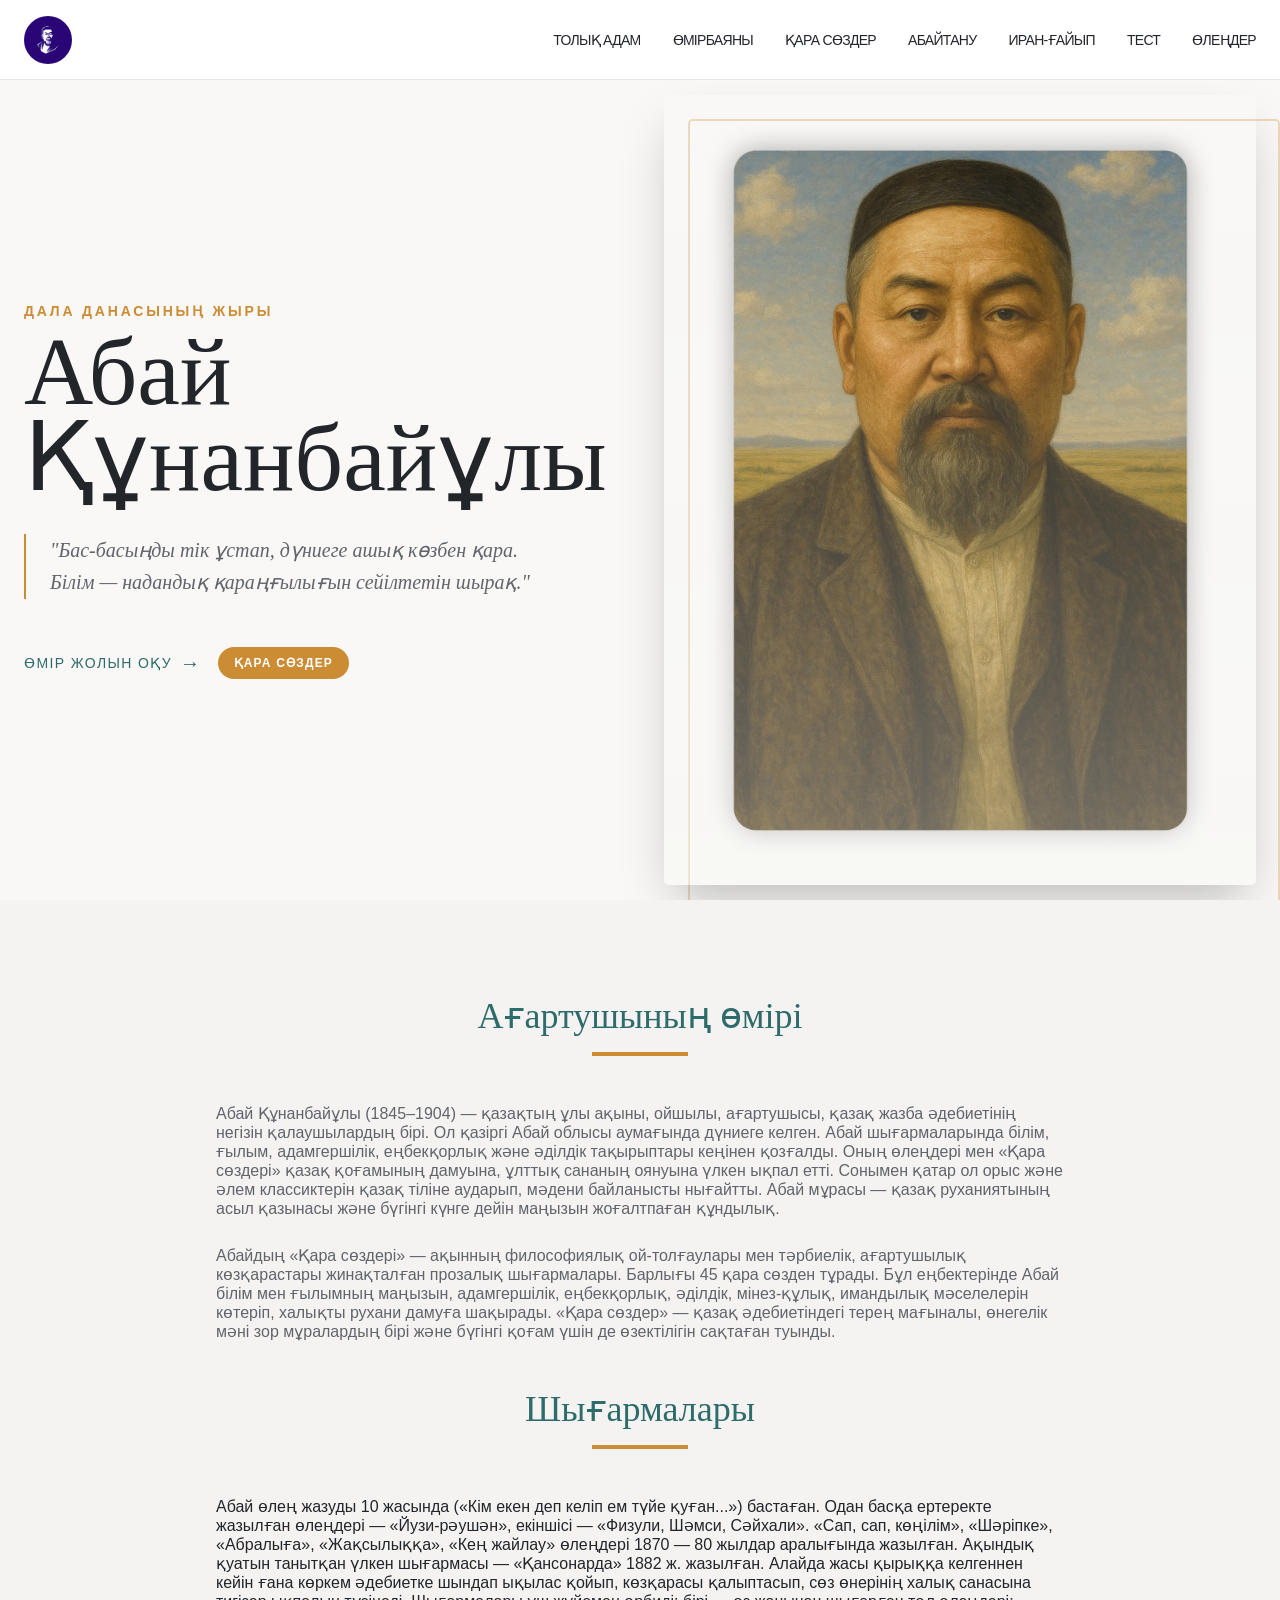
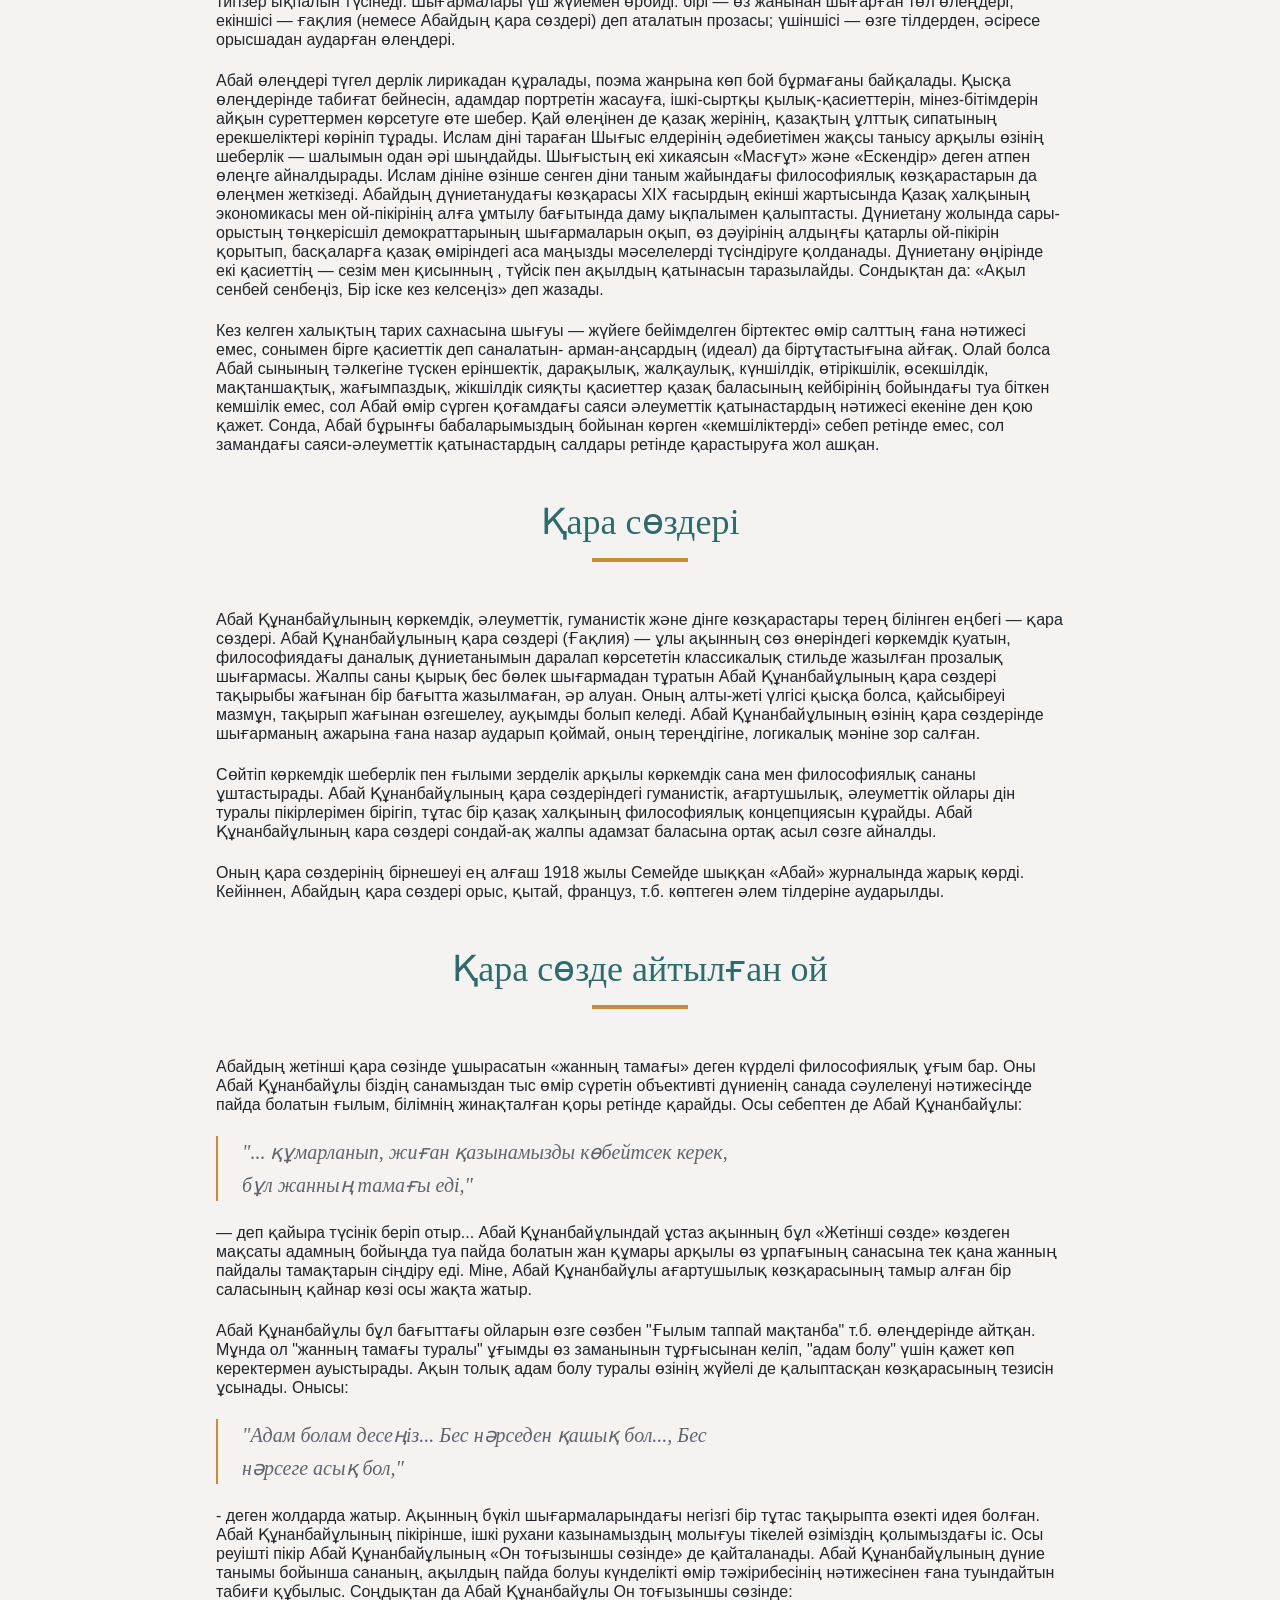
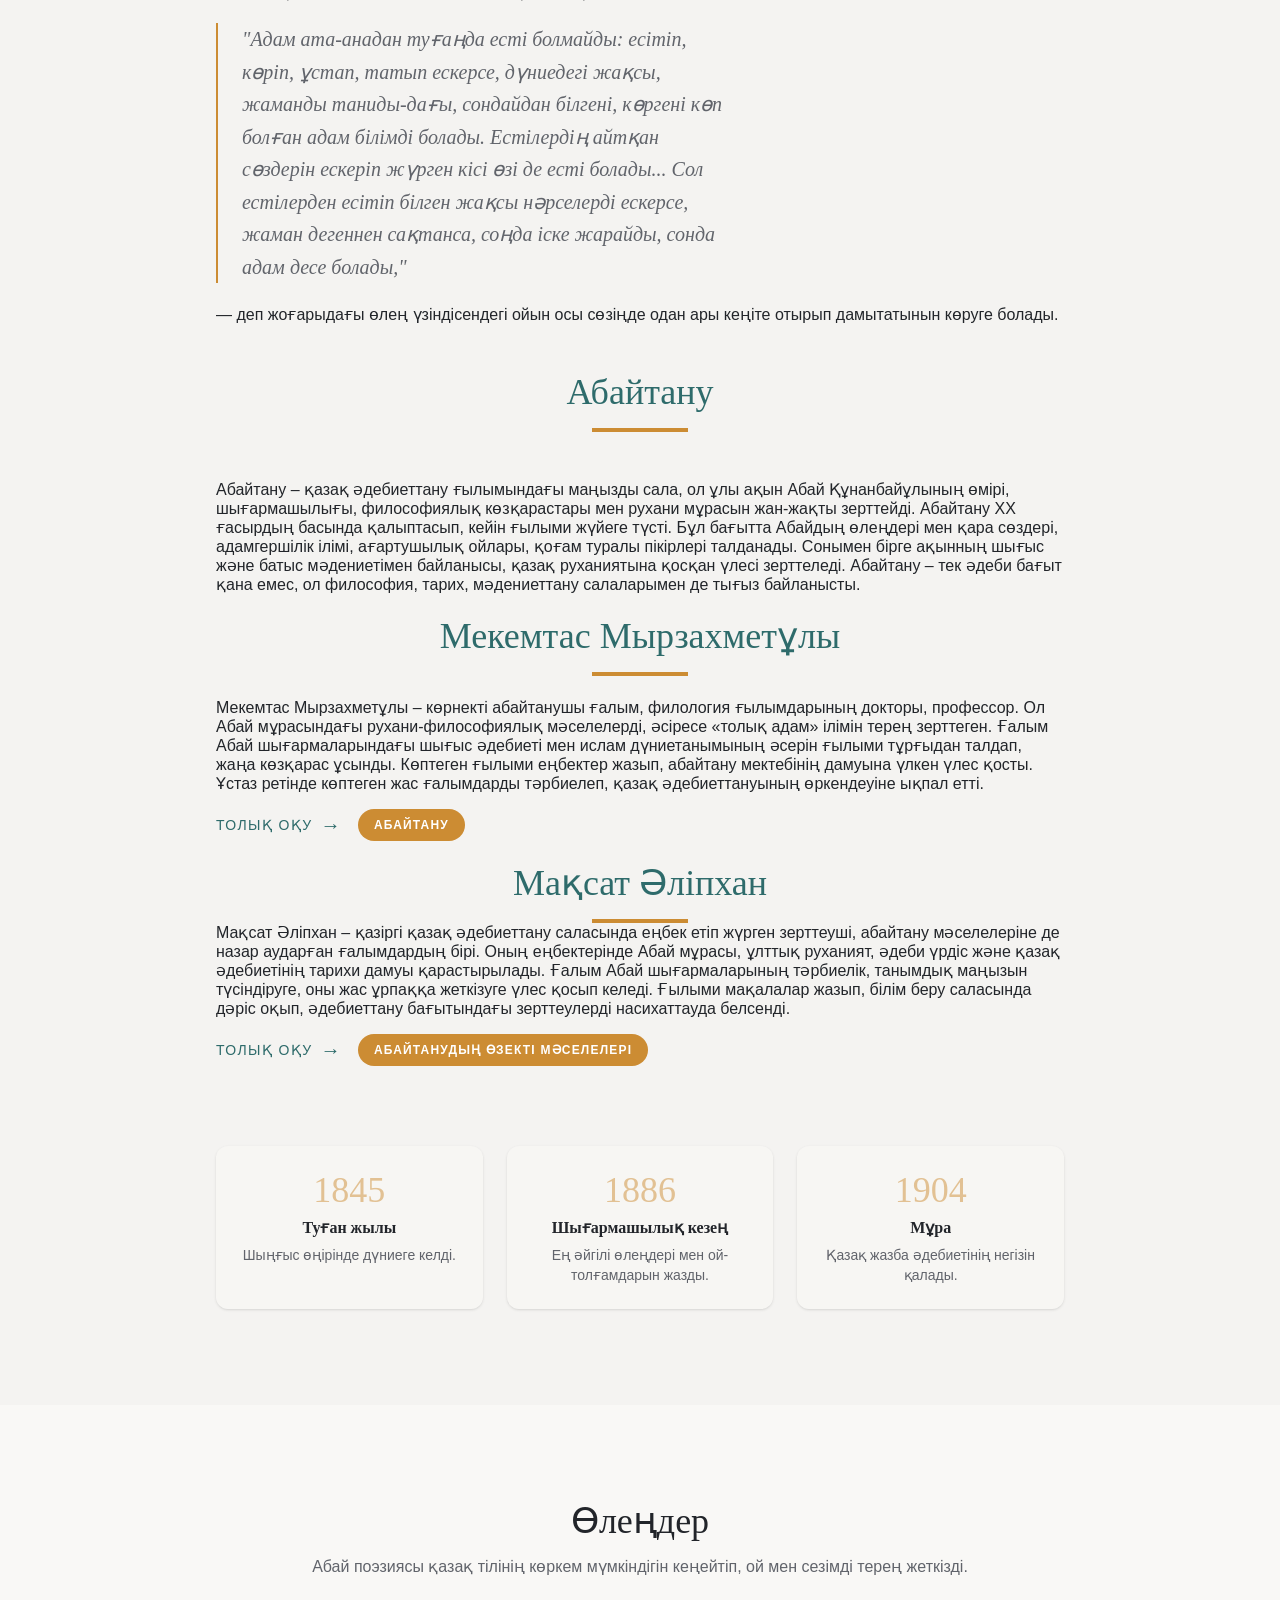
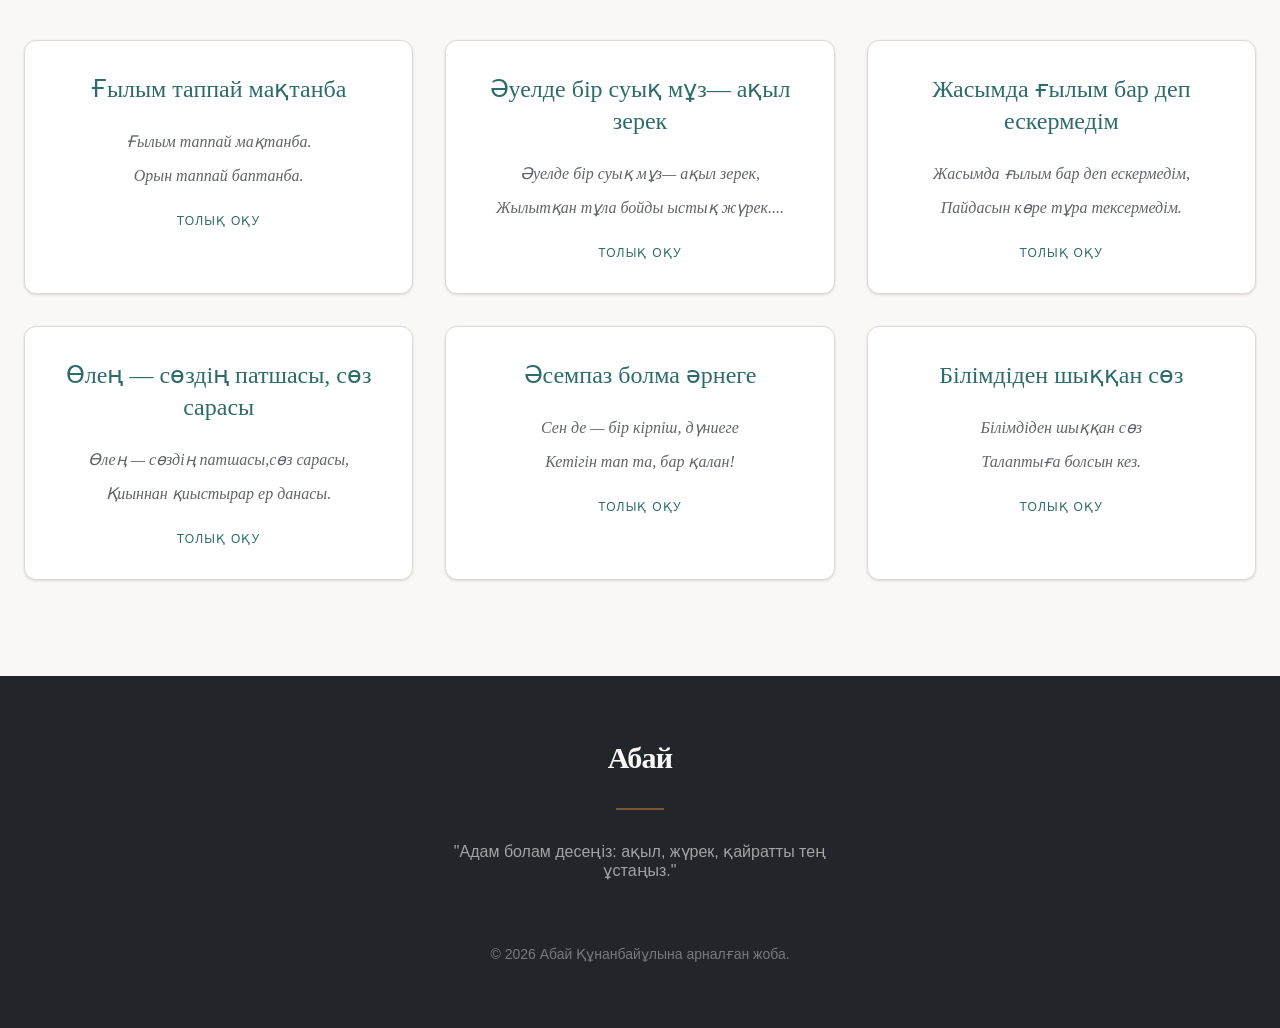
==== commit feda3704: "Add files via upload" ====
--- a/index.html
+++ b/index.html
@@ -53,12 +53,11 @@
                         <div class="hidden md:flex items-center gap-8">
                             <a href="/#biography" class="text-sm font-medium hover:text-primary uppercase tracking-tighter">Өмірбаяны</a>
                             <a href="/book-of-words/" class="text-sm font-medium hover:text-primary uppercase tracking-tighter">Қара сөздер</a>
-                            <a href="/#abai_tanu" class="text-sm font-medium hover:text-primary uppercase tracking-tighter">Абай Тану</a>
+                            <a href="/#abai_tanu" class="text-sm font-medium hover:text-primary uppercase tracking-tighter">Абайтану</a>
                             <a href="/iran-gaiyp/" class="text-sm font-medium hover:text-primary uppercase tracking-tighter">Иран-Ғайып</a>
                             <a href="/tolyq_adam/" class="text-sm font-medium hover:text-primary uppercase tracking-tighter">Толық Адам</a>
                             <a href="/tests/" class="text-sm font-medium hover:text-primary uppercase tracking-tighter">Тест</a>
                             <a href="/#poetry" class="text-sm font-medium hover:text-primary uppercase tracking-tighter">Өлеңдер</a>
-                            <a href="/#legacy" class="text-sm font-medium hover:text-primary uppercase tracking-tighter">Мұрасы</a>
                         </div>
                         <button class="md:hidden p-2 text-black z-[10001] relative">
                             <svg xmlns="http://www.w3.org/2000/svg" width="32" height="32" viewBox="0 0 24 24" fill="none" stroke="currentColor" stroke-width="2" stroke-linecap="round" stroke-linejoin="round" class="lucide lucide-menu" aria-hidden="true">
@@ -78,7 +77,6 @@
                             <a href="/tolyq_adam/" class="text-lg font-bold text-black uppercase text-center transition-all transform translate-x-10 opacity-0" style="transition-delay: 0ms; display: block;">Толық Адам</a>
                             <a href="/tests/" class="text-lg font-bold text-black uppercase text-center transition-all transform translate-x-10 opacity-0" style="transition-delay: 0ms; display: block;">Тест</a>
                             <a href="/#poetry" class="text-lg font-bold text-black uppercase text-center transition-all transform translate-x-10 opacity-0" style="transition-delay: 0ms; display: block;">Өлеңдер</a>
-                            <a href="/#legacy" class="text-lg font-bold text-black uppercase text-center transition-all transform translate-x-10 opacity-0" style="transition-delay: 0ms; display: block;">Мұрасы</a>
                         </div>
                     </div>
                 </nav>
@@ -121,40 +119,7 @@
                                 <div class="pt-4 flex flex-wrap items-center gap-4 mb-3"></div>
                                 <p>Абайдың «Қара сөздері» — ақынның философиялық ой-толғаулары мен тәрбиелік, ағартушылық көзқарастары жинақталған прозалық шығармалары. Барлығы 45 қара сөзден тұрады. Бұл еңбектерінде Абай білім мен ғылымның маңызын, адамгершілік, еңбекқорлық, әділдік, мінез-құлық, имандылық мәселелерін көтеріп, халықты рухани дамуға шақырады. «Қара сөздер» — қазақ әдебиетіндегі терең мағыналы, өнегелік мәні зор мұралардың бірі және бүгінгі қоғам үшін де өзектілігін сақтаған туынды.</p>
                             </div>
-                            <div class="text-center space-y-4">
-                                <h2 class="text-3xl md:text-4xl font-serif text-primary">Қысқаша шолу</h2>
-                                <div class="w-24 h-1 bg-secondary mx-auto"></div>
-                            </div>
-                            <p>Абай Құнанбайұлы Орта жүздегі Арғын тайпасының Тобықты руынан шыққан. Әкесі Құнанбай Өскенбайұлы өз заманындағы атақ даңқы алысқа кеткен адамдардың бірі болған. Патша өкіметі XIX ғасырдың ортасындағы бір сайлауда оны Қарқаралы ауданының аға сұлтандығына бекіткен. Абайдың анасы Ұлжан да Арғын тайпасынан, Қаракесек руының қызы. Абай бала кезден Өскенбайдың әулетінің Үлкен әжесі атанып кеткен Зере әжесінің қолында өсті, Өскенбайдың бәйбішесі Тоқбала анамыз (Зере) Найманның Матай болысының байы Бектемірдің қызы, Зере әжеміз Ибраһимді "Абай" деп еркелетіп атаған. Содан бері бұл есіммен Абай тарихқа енді.
-                            <div class="pt-4 flex flex-wrap items-center gap-4 mb-1.5"></div>
-                            Осындай текті ортадан шыққан Құнанбай мен Ұлжаннан туған төрт ұлдың бірі Абай жастайынан-ақ ерекше қабілетімен, ақылдылығымен көзге түседі. Балаға сыншы әкесі осы баласынан қатты үміт етеді. Әкесі оның зеректілігін байқағаннан кейін, 10 жасқа толған соң Семейдегі Ахмет Риза медресесіне береді. Медреседе төрт жыл оқығаннан кейін, оқудан шығарып алып, қасында ұстап, ел басқару ісіне баули бастайды. Әкесінің төңірегінде ел жақсыларымен араласып, өз халқының рухани мәдениет жүйелерімен жете танысады. Өзі билер үлгісінде шешен сөйлеуге төселеді. Ұтымды сөзімен, әділ билігімен елге танылып, аты шығады. Көп ұзамай, жетпісінші жылдардың бас кезінде Қоңыр Көкше дейтін елге болыс болады. Билікке араласып, біраз тәжірибе жинақтағаннан кейін, ол халық тұрмысындағы көлеңкелі жақтарға сәуле түсіруге күш салып бағады. Бірақ онысынан пәлендей көңіл тоятындай нәтиже шығара алмайды. Сондықтан халқына пайдалы деп тапқан істерін көркем сөзбен, әсіресе, өлеңмен насихаттамақ болады. Абай бір жағынан шығыс классиктері Низами, Сағди, Қожа Хафиз, Науаи, Физули, Жәми тағы басқаларды оқыса, екінші жағынан Александр Пушкин, Александр Герцен, Михаил Салтыков-Щедрин, Николай Некрасов, Михаил Лермонтов, Лев Толстой, Иван Крылов, Фёдор Достоевский, Иван Тургенев, Николай Чернышевский мұраларын оқып, терең таныс болған, Батыс әдебиетінен Гёте, Джордж Байрон сияқты ақындарды оқып, Дрепер, Спиноза, Спенсер, Льюис, Дарвин сынды ғалымдардың еңбектерін зерттейді.
-</p>
-<div class="w-full max-w-5xl mx-auto overflow-hidden rounded-2xl shadow-2xl">
-    <iframe 
-        class="w-full h-[500px] rounded-2xl"
-        src="https://www.youtube.com/embed/w6jeu5kfW4A"
-        title="YouTube video player"
-        frameborder="0"
-        allow="accelerometer; autoplay; clipboard-write; encrypted-media; gyroscope; picture-in-picture; web-share"
-        allowfullscreen>
-    </iframe>
-</div>
-<div class="text-center space-y-4">
-    <h2 class="text-3xl md:text-4xl font-serif text-primary">Отбасы</h2>
-    <div class="w-24 h-1 bg-secondary mx-auto"></div>
-</div>
-<p>Абай Құнанбайұлы 1845 жылғы 23 тамызда қазіргі Семей облысының Шыңғыс тауларында, Қарқаралының аға сұлтаны Құнанбайдың төрт әйелінің бірі, екінші әйелі Ұлжаннан туған.
-<div class="pt-4 flex flex-wrap items-center gap-4 mb-1.5"></div>
-Ақынның арғы тегі Орта жүз Тобықты, Арғын ішіндегі Олжай батырдан басталады. Олжайдан Айдос, Қайдос, Жігітек есімді 3 ұрпақ тарайды. Бұлардың әрқайсысы кейін бір-бір рулы ел болып кеткен. Айдостың Айпара деген әйелінен: Ырғызбай, Көтібақ, Топай, Торғай, деген 4 ұл туады.Бұлардың әкесі момын, шаруа адамы, ал шешесі өткір тілді, өр мінезді әйел болған.
-<h2 class="text-secondary font-sans uppercase tracking-[0.2em] text-sm font-semibold mb-1.5">
-    <div class="pt-4 flex flex-wrap items-center gap-4 mb-1.5"></div>
-    Сол Айпара балаларына:
-</h2>
-<p class="text-xl text-muted-foreground leading-relaxed max-w-lg font-serif italic border-l-2 border-secondary pl-6">"Шынжыр балақ, шұбар төс Ырғызбайым, Тоқпақ жалды торайғыр Көтібағым, Әрі де кетпес, бері де кетпес Топайым, Сірә да оңбас торғайым..."</p>
-<div class="pt-4 flex flex-wrap items-center gap-4 mb-1.5"></div>
-Ана айтқанындай, шынында, бұлардың ішінде Ырғызбай ортасынан оза шауып, ел басқарған. Ырғызбайдан Үркер, Мырзатай, Жортар, Өскенбай тарайды. Өскенбай шаруаға жайлы, билікке әділ кісі болғандықтан, “Ісің адал болса Өскенбайға бар,арам болса Ералыға бар” деген мәтел осыдан қалған. Өскенбайдың әйелі Зереден Құнанбай туады.<div class="pt-4 flex flex-wrap items-center gap-4 mb-1.5"></div>
-Құнанбай — 4 әйел алған адам. Оның бәйбішесі Күңкеден – Кұдайберді, інісі Құттымұхамбетке айттырылып, қалыңдық кезінде жесір қалған соң өзі алған екінші әйелі: Ұлжаннан – Тәңірберді (Тәкежан), Ибраһим (Абай), Ысқақ, Оспан, үшінші әйелі Айғыздан – Халиулла, Ысмағұл туады. Қартайған шағында үйленген ең кіші әйелі Нұрғанымнан ұрпақ жоқ. Абайдың “ Атадан алтау, анадан төртеу едім дейтіні осыдан. Болашақ ақын сабырлы мінезімен, кең пейілімен ел анасы атанған “кәрі әжесі” Зеренің таусылмайтын мол қазынадай аңыз ертегілерін естіп, абысын-ажынға жайлы, мінезі көнтерлі, әзіл-қалжыңға шебер, жөн-жобаға жетік өз анасы Ұлжанның тәрбиесінде өсті. Абай әуелі ауылдағы Ғабитхан молдадан сауатын ашады да, 10 жасқа толған соң 3 жыл Семейдегі Ахмет Риза мешіт-медресесінде оқиды. Бұл медреседе араб, парсы тілдерінде, негізінен, дін сабағы жүргізілетін еді. Құрбыларынан анағұрлым зейінді бала оқуға бар ықыласымен беріліп, үздік шәкірт атанады. Ол енді дін оқуын ғана місе тұтпай, білімін өз бетінше жетілдіруге ұмтылады. Сөйтіп көптеген шығыс ақындарының шығармаларымен, араб, иран, шағатай (ескі өзбек) тілінде жазылған ертегі, дастан, қиссалармен танысады, Шығыстың Низами, Науаи, Сәғди, Қожа Хафиз, Физули сияқты ұлы ғұлама, классик ақындарына бауыр басады. Медресенің үшінші жылында Абай Семей қаласындағы “Приходская школа”-ға да қосымша түсіп, орысша сауатын аша бастайды. Бірақ бұл оқуын әрі жалғастыра алмай, небәрі 3 жылдан соң оның мұсылманша да, орысша да оқуы аяқталады.<div class="pt-4 flex flex-wrap items-center gap-4 mb-1.5"></div>
-Абайдың басқа балалардан алымдылығын аңғарған Құнанбай оны елге шақырып алып, өз жанына ертіп, әкімшілдік-билік жұмыстарына араластырмақ болады. Сөйтіп 13 жастағы Абай ел ісіне араласады. Абай әке қасында болған жылдарда атқамінер би-болыстардың қулық-сұмдықтарын, қазақ даласына ыдырай бастаған феодрулық қатынастардың кереғар қайшылықтары, кіріптар еткен әлеуметтік теңсіздіктің зардаптарын, аштық пен жалаңаштықты, патриархалдық, кертартпа салт-сана, әдет-ғұрып зандарының залалдарынын айқын түсінді.</p>
+            </p>
 <div class="text-center space-y-4">
     <h2 class="text-3xl md:text-4xl font-serif text-primary">Шығармалары</h2>
     <div class="w-24 h-1 bg-secondary mx-auto"></div>
@@ -187,33 +152,7 @@
 <p class="text-xl text-muted-foreground leading-relaxed max-w-lg font-serif italic border-l-2 border-secondary pl-6">"Адам ата-анадан туғаңда есті болмайды: есітіп, көріп, ұстап, татып ескерсе, дүниедегі жақсы, жаманды таниды-дағы, сондайдан білгені, көргені көп болған адам білімді болады. Естілердің айтқан сөздерін ескеріп жүрген кісі өзі де есті болады... Сол естілерден есітіп білген жақсы нәрселерді ескерсе, жаман дегеннен сақтанса, соңда іске жарайды, сонда адам десе болады,"</p>
 <div class="pt-4 flex flex-wrap items-center gap-4 mb-1.5"></div>
 — деп жоғарыдағы өлең үзіндісендегі ойын осы сөзіңде одан ары кеңіте отырып дамытатынын көруге болады.</p>
-<div class="text-center space-y-4">
-    <h2 class="text-3xl md:text-4xl font-serif text-primary">Абай лексикасы</h2>
-    <div class="w-24 h-1 bg-secondary mx-auto"></div>
-</div>
-<p>Абай тілінің негізі қазақтың жалпы халықтық сөйлеу тілі мен ауызша әдеби тілі болғандықтан, оның лексика-фразеолия қазынасы тегі жағынан, ең алдымен, қазақтың төл сөздерінен, одан соң шағын мөлшерде араб-парсы және орыс сөздері қабатынан құралады. Өз тұсындағы қазақ қоғамының саяси-әлеуметтік, мәдени-экономикалық күй-жағдайына орай қазақ лексикасында болған өзгеріс-жаңалықтарды Абай тілі айқын көрсетеді. Мысалы, кейбір атаулар ескіріп, қолданыстан шыға бастаса, Абай ондай сөздерді көбінесе көнені суреттеу үшін немесе образ үшін пайдаланады.
-<div class="pt-4 flex flex-wrap items-center gap-4 mb-1.5"></div>
-Хан, уәзір, аламан, абыз, жылыс, тоғыс, наурыздама сөздері көбінесе Қара сөздерінде тарихты баяндайтын тұстарда қолданылады. Ал, өмірге келген жаңа атауларды жатсынбай қабылдап, өзі де бұларға қоса жаңаларын жасайды (қ. Жаңа сөздер). Абай шығармаларының тақырыбына орай төл лексиканың ішінен этнографизмдерді де (шілдехана, үш тоғыз, қынаменде, ақшомшы, ықтырма, күзеу т. б.), көне киім-кешек, сауыт-сайман, құрал-жабдық атауларын да (дәндәку, жарғақ шалбар, пыстан, шақпақ, шөншік, дулыға, шарайна т. б.) пайдаланады. Сондай-ақ сыртқы тұлғасы жағынан көнерген сөздерді (мыс, Ұлы дегеннің орнына ұлық, кіші сөзінің орнына кішік, тураның орнына туғры тұлғалары) ұйқас құрау, мағыналық реңк үстеу сияқты белгілі бір мақсатпен қолданады. Дегенмен, Абай тұсында бірқатар сөздердің көнеру дәрежесі қазіргі көздегіден әлдеқайда солғындау болғаны байқалады. Мысалы, ағайын, туысқан мағынасындағы қарындас сөзі, ел, жақын және жат, алыс семантикалы алаш, әскери мағынасындағы қол сөздерінің әлі де осы ұғымдарда еркін және жиі қолданылғандығын сол көзеңдегі қазақ әдеби тілі де, Абай тілі де көрсетеді. Қоғам өмірімен етене қабысқан тіл, әсіресе, оның лексикасы сол қоғамның әр кезеңдегі тыныс-тіршілігіне орай өзгеріп отырады, яғни бірқатар сөздердің мағыналары ауысады, бірсыпырасы терминдік дәрежеге кетеріледі, енді бір алуанының қолданылу жиілігі артады. Бұл процеске қалам қайраткерлері белсене қатысады. Осы ретте Абайдың еңбегі көзге түседі.<div class="pt-4 flex flex-wrap items-center gap-4 mb-1.5"></div>
-<p class="text-xl text-muted-foreground leading-relaxed max-w-lg font-serif italic border-l-2 border-secondary pl-6">"Араб және парсы ықпалы:"</p>
-<div class="pt-4 flex flex-wrap items-center gap-4 mb-1.5"></div>
-Абай тілі лирикасының келесі қабаттары - араб және парсы сөздері. Бұрыннан қазақтың жалпы халықтық тілінде қалыптасқан шығыс сөздерін Абай жатсынбай, еркін қолданады. Олар дінге, оқу-ағартуға, өнер-білімге, әкімшілікке, сауда-саттыққа т. б. қатысты болып келеді. Араб-парсы сөздерінің басым көпшілігін, жалпы халықтық тілдегі сияқты, Абайда да дерексіз ұғым атаулары құрайды (ар, абырой, мейір, нала, парыз, қаһар, қиял, қудірет, дәурен т. б.). Абай тілі лирикасының бір ерекшелігі - мұнда қазақ тіліне енбеген араб-парсы сөздерінің де қолданылғандығы. Олар, негізінен, Абайдың қарасөздерінде, онда да барлығында емес, тақырыбына қарай белгілі біреулерінде ғана шоғырланған. Ол шығармалар жүрегінің қуаты перзентлеріне арналған атақты Отыз сегізінші сөзі мен қазақ оқырмандарына иман деген - алла табарақа уатағаланың... жарлығына... мойынсұнып, инанмақ» екенін баяндаған 13-сөзі. Бұларда философия мен моральға қатысты ой-пікірін айтуда автор осы салалардағы ұғымдардың араб тілінде қалыптасқан атауларын қазақшаламай, сол күйінде пайдаланды.<div class="pt-4 flex flex-wrap items-center gap-4 mb-1.5"></div>
-<p class="text-xl text-muted-foreground leading-relaxed max-w-lg font-serif italic border-l-2 border-secondary pl-6">"Орыс сөздері:"</p>
-<div class="pt-4 flex flex-wrap items-center gap-4 mb-1.5"></div>
-Абай лирикасының келесі қабаты - орыс сөздері. Олар сан жағынан араб-парсы қабатынан әлдеқайда кем болганымен, әрі қарайғы орын тебу бағыты жағынан басым тұседі. Бұл бағытқа себепкер, ең алдымен, қазақ қоғамының сол кезеңдегі және әрі қарай әлеуметтік, саяси, экономика күй-қалпы болса, екіншіден, қазақтың ұлттық жазба тілінің демократтық сипатта дамуы еді. Абай мен Ыбырай орыс тілі элементтерін текжалпыхалықтық сөйлеу тәжірибесінен емес, тікелей орыс әдеби тілінен алды. Абайдың жалпы халықтық қолданыс тауып пайдаланған сөздерінің көпшілігі әкімшілік, заң, шаруашылық салаларына қатысты. Олар: болыс, кандидат, ояз, сияз, старшын, майыр, шен, партия, сот, шар, закун, закуншік, кателешке, бодан, расход, кір, лапке, барқыт, самаурын, пәтер, сома, бақалшік, мәліш (сауда), аршепке, барабан, зауыт, машине.<div class="pt-4 flex flex-wrap items-center gap-4 mb-1.5"></div>
-Абайда өзіне дейінгі және өз тұсындағы қазақ әдеби үлгілерінде көздеспейтін бір топ орыс сөздері бар. Олар адвокат, доктор, губернатор, начальник, визит, монастырь, ладан, штык, картечь, такт, номер, химия, трагедия, единица, ноль, образование, назначение, посредник, жеребе, прошение, дезнание, прямота, икра, фабрик, электр, румке, стакан, счет дегензат есімдер мен уөздный, военный, здравомыслящий, уголовный, самородный (сары алтын), виноват деген сын есімдер және гуляйттау, пошел, занимайся деген етістіктер.</p>
-<div class="text-center space-y-4">
-    <h2 class="text-3xl md:text-4xl font-serif text-primary">Абай және Пушкин</h2>
-    <div class="w-24 h-1 bg-secondary mx-auto"></div>
-</div>
-<p>Аудармашыға екі қасиет қажет. Бірі талғампаздық, екіншісі ой тереңдігі. Талғампаздық деп отырғанымыз Абайдың хакімдігінің бір қыры. Абай бас салып кім-көрінгенді аудармаған, ол аудармақшы болған автормен өзі бәсекеге түскен. Абайдың аудармалары, шын мәнінде, ой жарыстыру. Сондықтан Абай жасаған аудармаларын оның ой кеңістігінің өрісі деп қабылдаған жөн. Абай тілін еркін меңгерген орыс халқынан таңдап, талғап, әсіресе екі ақынды аударған олар Александр Пушкин және Михаил Лермонтов. Абайдың талғампаздығына таң-тамаша қаласың. Орыс елімен, оның мәдениетімен мәңгілік қалатын, ешқандай өзге құндылық өлшемдеріне түспейтін екі ғалымды Абай бұлжытпай таныған және қазақ халқына таныстыру мақсатында, олардың шығармаларын қазақ тіліне аударған.
-<div class="pt-4 flex flex-wrap items-center gap-4 mb-1.5"></div>
-Абай орыс ақыны Александр Пушкиннің өлеңмен жазылған "Евгений Онегин" деген романын толық аудармаған одан үзінділер тәржімалағак Абай: "Онегиннің сипаты," "Татьянаның Онегинге жазған хаты," "Онегиннің Татъянаға жауабы," "Онегин сөзі," "Онегиннің Татьянаға жазған хаты," "Татьянаның сөзі," "Ленскийдің сөзінен" және "Онегиннің өлердегі сөзі" - деп жеке-жеке сегіз шығарма етіп аударған Неге Абай романды қазақ тіліне толық аудармаған, әрине оның себебін дөп басып айту қиың бірақ мен ойлаймың егер "Евгений Онегинді" толық аударса, оны қазақ оқырмандары қабылдамас еді, сірә, Абай соны түсінген, Қазақ оқырмандары махаббат, ғашықтық тақырыбына "Ләйлі Мәжнүннен" бастап өңкей классикалық ғажап туындылармен сусындап келе жатқан қауым, сондықтан болар Онегиннің Татьянаға шалажансар сезімін қалайша қабылдамақ. Әрине, қабылдай алмайды. Шығыстық дәстүрде ғашықтар құрбандыққа дейін барулары керек, айталық Қозы Көрпеш-Баян сұлу сияқты. Осыны түсінген Абай "Евгений Онегиннен" үзінділерді таңдап алып, аударып, олардың өзін қазақы ұғымдармен сөйлетіп қойған ол "Татьяна сөзін" "Тәңірі қосқан жар едің сен", деп бастайды</p>
-<div class="text-center space-y-4">
-    <h2 class="text-3xl md:text-4xl font-serif text-primary">Музыкалық мұра</h2>
-    <div class="w-24 h-1 bg-secondary mx-auto"></div>
-</div>
-<p>Ұлы ақын, ағартушы Абай музыкалық саласында да айта қалғандай мұра қалдырды. Өзінің асыл өлеңдерін, қара сөздерін қағазға түсіріп, кейінгі ұрпаққа жазып қалдырса, музыкалық жөнінде оның мұндай мүмкіндігі болмады. Өйткені, Абай өмір сүрген көзеңде қазақта музыканың жазба мәдениеті жоқ еді, халықтық музыка ауыз дәстүрлік қалыпта еді. Сондықтан Абай әндері де қазақтың басқа халықтық ән-күйлері сияқты, ауыздан-ауызға, заманнан заманға ауыса отырып жетті. Музыка саласында жазба мәдениеттің болмауына қарамастан, Абай әндерінің бізге толық жеткен себебі - олардың халықтың жүрегінде сақталуға сапасы сай келетін шығармалар болғандығында, халық санасынан өшпес орын алғандығында. Абай әндерінің өзгешелігі - мелодиялық, ырғақтық жақтарындағы жаңалықтарында, идеялық мазмұнының ашықтығында. Бұл өзгешелік алғашқы көзде тыңдағандардың бәріне бірдей тұсінікті бола қоймады, болмақшы да емес еді. Мәдениеттің дамуына кедергі болатын феодалдық жағдайда кейбіреулер үшін ол әндердің жаңа тілдері қазақтың халықтық ән дәстүрінен шығып кеткендік болып көрінуі де мүмкін еді. Бірақ жаңа, прогресшіл мәдениет күрескері болған Абай өз бетінен қайтқан жоқ. Сейтіп, Абай әндері алғашқыда оның өз айналасына - ауыл-аймағына, кейін жалпы қазақарасына тарай бастады. Абай әндері халықтық негізден нәр алғандықтан, халық әндерімен тамырласып жатқандықтан, нотаның жоқ кезінде-ақ, ауыздан ауызға көше отырып, қалың бұқараның игілігіне айналды. Бұған бұрын-соңды халықтың музыкалық салтында болмаған жаңа өткір тілмен өлең тексіне құрылуы да себеп болды.</p>
-<section id="abai_tanu" class="py-3 bg-muted/30 relative section-reveal"></section>
+<section id="abai_tanu" class="py-24 bg-muted/30 relative section-reveal"> </section>
 <div class="text-center space-y-4">
     <h2 class="text-3xl md:text-4xl font-serif text-primary">Абайтану</h2>
     <div class="w-24 h-1 bg-secondary mx-auto"></div>
@@ -221,81 +160,6 @@
 <p>Абайтану қазақ әдебиеттану ғылымының саласы. Абайтану Абайдың өмірі мен шығармашылық өнері, философиясы, қоғамдық, эстететикалық көзқарастары, қазақ халық поэзиясындағы өлең жүйесін, ақындық тілді дамытудағы үлесі, музыкалық мұрасы жайлы сан-салалы зерттеу еңбектерін қамтиды. Абайдың өмірі мен шығармашылық мұрасын зерттеу шын мәнінде Әлихан Бөкейханов, Ахмет Байтұрсынұлы, Міржақып Дулатұлы мақалаларынан басталды деуге болады.
 <div class="pt-4 flex flex-wrap items-center gap-4 mb-1.5"></div>
 Ахмет Байтұрсынұлы 1913 ж. «Қазақ» газетінде басылған «Абай – қазақтың бас ақыны» атты мақаласында «Одан асқан бұрын-соңғы заманда қазақ баласында біз білетін ақын болған жоқ» – деп Абайды аса жоғары бағалады. Абай шығармаларын жинап, қағазға түсіріп, реттеп, баспаға дайындау ісі ақын қайтыс болған соң ұзамай-ақ қолға алынғанын дәлелдейтін нақтылы деректер жетерлік. Жарық көруінен бірнеше жыл бұрын құрастырылып, 1909 жылы Санкт-Петербургте басылған Абай өлеңдерінің жинағында ақынның жүз қырықтай өлеңі (аударма өлеңдерін қосып санағанда) мен «Ескендір», «Масғұт» поэмалары басылғаны, яғни осы күнгі белгілі поэзиялық шығармаларының көрнектілері түгелге жуық қамтылды.</p>
-<div class="text-center space-y-4">
-    <h2 class="text-3xl md:text-4xl font-serif text-primary">Абай Құнанбайұлының дінге көзқарасы</h2>
-    <div class="w-24 h-1 bg-secondary mx-auto"></div>
-</div>
-<p>Абайдың дінге көзқарасын бағалап, тұжырымдауда екі түрлі қате пікір орын алып келді. Кейбір зерттеушілер Абай «ислам дінінің қазақ ішінен шыққан өкілі» деп келсе, екінші бір зерттеушілер Абайдың дін туралы ойлары ақын шығармашылығының әлсіз, кертартпа жағы деп түсіндіреді. Алғашқы пікір Абайға тағылған жала болса, соңғысы - ақынның дін туралы түсініктеріне тарихи, диалектикалық тұрғыдан қарамай, тұрпайы социологияға бас июдің салдарынан туған болжам. Абайдың дін туралы толғамдарын дұрыс түсініп, бағалау оған тарихи тұрғыдан қарауды талап етеді. Абай заманында қазақ даласында қос дінділік орын алды, ресми өмірде ислам діні үстемдік еткенімен, күнделікті тіршілікте бақсылық түйсіктер мен түсініктер басым болды. Қос дінділік қазақ халқының сол кезеңдегі наным-сенімі мен дүниетанымынан айқын байқалады. Бақсылықтағы негізгі санат — «Тәңірі», исламдағы — «Аллаһ» қазаққа тән ұғымдар. Шаманизмде тәңірінің, аруақтардың адамдармен ұштастырушы «жын» болса, исламда Алланың адамдармен байланыстырушысы «періштелер» деп саналды. Қазақтың күнделікті өмірінде шаманизмнің өкілі, іс жүргізушісі - жын шақыратын бақсылар, ал ислам дінінде - өздерін пайғамбардың ұрпақтары санайтын қожалар болды. Абай «Біраз сөз қазақтың түбі қайдан шыққаны туралы» еңбегінде қазақ жерінде ислам дінінің қалай тарағандығын және оның шаманизммен байланысын арнайы талдайды.
-<div class="pt-4 flex flex-wrap items-center gap-4 mb-1.5"></div>
-Абайдың дін мәселелері - құдай мен адамның, өмір мен өлімнің, жан мен тәннің, иман мен ұяттың, дін мен ғылым, дін мен дін иелерінің өзара байланысы туралы түсініктері антиклерикалдық бағыттағы талдау. Құдай мен адамның қарым-қатынасын Жиырма жетінші, Жиырма сегізінші сөздерінде арнайы талдап, гректің ұлы ойшылы Сократпен пікір таластырады</p>
-<div class="text-center space-y-4">
-    <h2 class="text-3xl md:text-4xl font-serif text-primary">Ақынның балалық шағы</h2>
-    <div class="w-24 h-1 bg-secondary mx-auto"></div>
-</div>
-<p>Абай Құнанбаев 1845 жылы қазіргі Шығыс Қазақстан облысының Абай ауданындағы Шыңғыс тауында дүниеге келген. Азан шақырып қойған аты Ибраһим екен.
-<div class="pt-4 flex flex-wrap items-center gap-4 mb-1.5"></div>
-Абай ислам дінінің қағидаларын барынша құрметтейтін діни отбасында өсіп, тәрбие алды. Оның әкесі Құнанбай қажы тобықты руының өте ықпалды, орыс тілін жақсы білген биі болды. Орыстың алдыңғы қатарлы зиялы қауым өкілдерімен қарым-қатынас жасап тұрды. Ол шыққан тегі сұлтан әулетінен болмаса да Қарқаралы округында алғашқы аға сұлтандардың бірі болып сайланды. Ғұмырының аяқ кезінде Меккеге қажылыққа барып қайтты. Меккеде Құнанбай қажы салдырған Тәбия қонақүйі әлі бар. Қажылықтан қайтып оралған Кұнанбай бұл дүниелік істерден біржола қол үзеді. Ақынның бабасы Өскенбай Қазақстанның Солтүстік-шығыс аймағындағы әділетті де ықпалды қазақ билерінің бірі болатын. Оның қалдырған данышпандық сөздері мен ғибратты өсиеттері аз емес. Биге қазақтардың алыс жатқан руларының адамдары да шағым айта келіп, жүгінетін. Абайдың арғы атасы Ырғызбай да атақты би әрі батыр болған.<div class="pt-4 flex flex-wrap items-center gap-4 mb-1.5"></div>
-Абай әуелі ауыл молдасынан сауат ашып, содан кейін Семейдегі Ахмет Риза медресесінде үш жыл оқып білім алады. Ол жас кезінен кітапқа құмар болды, араб-парсы және көне түркі әдебиетінің үлгілерімен танысты. Абай қазақтардың дәстүрлі әдет-ғұрып заңы мен ислам дінінің қағидаларын терең меңгерді. Онымен білім жарыстырудан молдалардың өздері қауіптенетін. Абай халық ауыз әдебиетінің үлгілерін өте жақсы білді. Мектеп қабырғасында оқып жүрген кезінде-ақ өзінің алғашқы өлеңдерін жаза бастады.<div class="pt-4 flex flex-wrap items-center gap-4 mb-1.5"></div>
-Әкесі Құнанбай Абайды тобықты руының болашақ билеушісі ету мақсатымен оқудан ауылға кері қайтарып алады. Мұнда ол халықтың қалың ортасына түседі. Билер, ақындар, сазгер-әншілермен, сондай-ақ даланың данышпан ойшылдарымен жиі-жиі бірге болып, араласып тұрады. Ақынның жастық шағы патша үкіметінің Қазақстанның оңтүстігіне қарай әскери күшпен ентелеп ене бастаған кезімен тұспа-тұс келді. Ол патша үкіметінің округтық приказдардағы жағдайының барған сайын нығая түскенін, XIX ғасырдың 60—90-жылдарындағы әкімшілік реформаларының енгізілгенін өз көзімен көрді. Ол аз уақыт болыс болған кезінде қай істі болса да әділ және адал шешуге талпынды. Сол үшін қатардағы қарапайым халықтың терең сый-құрметіне бөленді. Бірақ қоғамның күрделі проблемаларын мұндай қарапайым тәсілмен шешуге болмайтынына бірте-бірте кәміл көз жеткізе бастайды. Сондықтан да ол қазақтардың білім мен ғылым алуын белсене жақтаушыға айналады.</p>
-<div class="text-center space-y-4">
-    <h2 class="text-3xl md:text-4xl font-serif text-primary">Абай — ұлы ақын әрі ойшыл</h2>
-    <div class="w-24 h-1 bg-secondary mx-auto"></div>
-</div>
-<p>Абай өзінің өлеңдерін бала кезінен жаза бастады. Бірақ ол ақын ретінде алғаш рет XIX ғасырдың 80-жылдарының орта кезінен бастап таныла бастады. Бұл кезде Абай өз атынан «Жаз» («Жаздыкүн шілде болғанда...») деген өлеңін жариялаған болатын. Абай — «Ескендір», «Масғүд», «Әзім әңгімесі» поэмалары мен этикалық-философиялық еңбегі «Қара сөздерді» жазды. Ақынның 1890-1898 жылдар аралығында жазылған «Қара сөздерінде» XIX ғасырдың екінші жартысындағы қазақ халқының болмысы зерделенді.
-<div class="pt-4 flex flex-wrap items-center gap-4 mb-1.5"></div>
-Ақынды қатты алаңдатқан жағдайлар қазақтардың жаппай кедейленіп, қайыршылық халге түсе бастауы, патша үкіметі шенеуніктерінің шектен шыққан озбырлығы, жергілікті болыстардың парақорлығы мен қанағатсыз пайдакүнемдігі болды. Ол өзінің өлеңдерінде жақын туыстарына көмек қолын созбайтын сараң байларды өлтіре сынады.<div class="pt-4 flex flex-wrap items-center gap-4 mb-1.5"></div>
-Абай қазақ қоғамын ерінбей еңбек етуге шақырды. Өзінің кейбір замандастарының бойындағы жаманшылық мінездерді — жалқаулықты, еңбексіздікті, көрсеқызарлықты, алтыбақан алауыздықты, надандықты жеріне жеткізе әшкереледі. Кедейшіліктен құтылудың бір тәсілі егіншілікпен айналысу, қолөнер кәсібін және сауда-саттық жасауды үйрену екенін айтты.<div class="pt-4 flex flex-wrap items-center gap-4 mb-1.5"></div>
-Ол былай деп жазды:<div class="pt-4 flex flex-wrap items-center gap-4 mb-1.5"></div>
-<div class="pt-4 flex flex-wrap items-center gap-4 mb-1.5"></div>
-<p class="text-xl text-muted-foreground leading-relaxed max-w-lg font-serif italic border-l-2 border-secondary pl-6">"Егіннің ебін, Сауданың тегін Үйреніп, ойлап, мал ізде"</p>
-<div class="pt-4 flex flex-wrap items-center gap-4 mb-1.5"></div>
-Оның басқаша ойлауы мүмкін де емес еді. Қазақ даласында жиі болып тұратын жұт қарапайым халықты ауыр қайғы-қасіретке душар ететін. Ондай кезде жылдар бойы жинаған малдан бір-ақ күнде айырылып, жұтап қалуға болатын еді. Абай 1880 жылғы алапат ауыр жұтты өз көзімен көрді. Сол жылы оның сан мыңдаған жерлестері қайыршылық халге душар болған еді. Семей облысында кедей жатақтардың саны бұрын-соңды болып көрмеген жоғары көрсеткішке жетті. Олар казак станицалары мен орыс шаруаларының деревняларына жаппай ағылып, болар-болмас тиын-тебенге жалданды, үй қызметшілері, қолбала, бақташылар болды. Қайыр сұрап, ел кезіп кеткендер де көп еді.<div class="pt-4 flex flex-wrap items-center gap-4 mb-1.5"></div>
-Абай қазақтарды мал өсірумен қоса сауда жасауды, белгілі бір кәсіп түрімен шұғылдануды үйрену қажеттігіне баса назар аударды. Орта Азия тұрғындарының кәсіп түрлеріне үлкен ілтипатпен қызыға қарады. Ол былай деп жазды: «Енді қарап тұрсам, сарттың екпеген егіні жоқ, саудагердің жүрмеген жері жоқ, қылмаган шеберлігі жоқ. Өзіменен өзі әуре болып, біріменен бірі ешбір шаһари (яғни қала адамдары болып. — авт.) жауласпайды. Орысқа қарамай тұрганда қазақтың өлісінің ахыреттігін (кебінін. авт.), тірісінің киімін сол жеткізіп тұрды».<div class="pt-4 flex flex-wrap items-center gap-4 mb-1.5"></div>
-Абай халыққа жаны ашымайтындарды жек көрді, байлардың қарапайым халыққа менсінбей қарауы оның ашу-ызасын келтірді. Қоғамды прогресшіл түрде дамыту жолдарын үнемі іздестіріп отырды. Абай ел басқаруға халық үшін қызмет ететін, адал адамдар сайлануы тиіс деп есептеді. Ол өз төңірегіндегі адамдардың, жақындары мен шәкірттерінің бойындағы өз халқына риясыз берілгендікті, оның мүдделерін қорғау қасиеттерін қолдап отырды.<div class="pt-4 flex flex-wrap items-center gap-4 mb-1.5"></div>
-</p>
-<div class="text-center space-y-4">
-    <h2 class="text-3xl md:text-4xl font-serif text-primary">Абай және халық ағарту ісі</h2>
-    <div class="w-24 h-1 bg-secondary mx-auto"></div>
-</div>
-<p>Ұлы ақын жас ұрпақты имандылыққа, адамгершілікке, ғылым-білім үйренуге шақырды.
-<div class="pt-4 flex flex-wrap items-center gap-4 mb-1.5"></div>
-<p class="text-xl text-muted-foreground leading-relaxed max-w-lg font-serif italic border-l-2 border-secondary pl-6">"Ғылым таппай мақтанба,
-<div class="pt-4 flex flex-wrap items-center gap-4 mb-0.5"></div>
-Орын таппай баптанба.<div class="pt-4 flex flex-wrap items-center gap-4 mb-0.5"></div>
-Құмарланып шаттанба<div class="pt-4 flex flex-wrap items-center gap-4 mb-0.5"></div>
-Ойнап босқа күлуге...<div class="pt-4 flex flex-wrap items-center gap-4 mb-0.5"></div>
-Бес нәрседен қашық бол,<div class="pt-4 flex flex-wrap items-center gap-4 mb-0.5"></div>
-Бес нәрсеге асық бол,<div class="pt-4 flex flex-wrap items-center gap-4 mb-0.5"></div>
-Адам болам десеңіз,<div class="pt-4 flex flex-wrap items-center gap-4 mb-0.5"></div>
-Тілеуің, өмірің алдыңда,<div class="pt-4 flex flex-wrap items-center gap-4 mb-0.5"></div>
-Оған қайғы жесеңіз,<div class="pt-4 flex flex-wrap items-center gap-4 mb-0.5"></div>
-Өсек, өтірік, мақтаншақ,<div class="pt-4 flex flex-wrap items-center gap-4 mb-0.5"></div>
-Еріншек, бекер мал шашпақ<div class="pt-4 flex flex-wrap items-center gap-4 mb-0.5"></div>
-Бес дұшпаның білсеңіз.<div class="pt-4 flex flex-wrap items-center gap-4 mb-0.5"></div>
-Талап, еңбек, терең ой,<div class="pt-4 flex flex-wrap items-center gap-4 mb-0.5"></div>
-Қанағат, рақым ойлап қой -<div class="pt-4 flex flex-wrap items-center gap-4 mb-0.5"></div>
-Бес асыл іс көнсеңіз..., -"</p><div class="pt-4 flex flex-wrap items-center gap-4 mb-1.5"></div>
-деп жастарды бес нәрседен — өсектен, өтіріктен, мақтаншақтықтан, еріншектіктен, бекер мал шашпақтықтан қашық болуға, бес асыл іске — талап етуге, еңбекті сүюге, терең ойлай білуге, қанағатшыл болуға, қайырымды рақымшылық жасауга шақырды.<div class="pt-4 flex flex-wrap items-center gap-4 mb-1.5"></div>
-Абай жастардың бойындағы кеселді кемістіктерді, арсыздық пен ұятсыздықты, дөрекі надандықты тәрбие және білім беру арқылы жоюға үндеді. Ақын ол үшін қазақ балаларын оқытатын мектептерді көптеп салуды жақтады. Атап айтқанда, ол былай деп айтты: «Балаларды ата-аналарынан алып, мектепке беру керек, олардың біразын мамандықтың бір түрін, біразын басқа мамандықтарды игеруге бағыттау керек. Мектептерді көбейту қажет, оларда тіпті қыздар да оқитын болсын».<div class="pt-4 flex flex-wrap items-center gap-4 mb-1.5"></div>
-Ұлы ақын өз шығармаларында халықты ғылыммен белсене айналысуға үндеді. Әркімді өзінің өткен әр күніне міндетті түрде есеп беріп отыруға, келер ұрпақты парасаттылыққа шақырды.<div class="pt-4 flex flex-wrap items-center gap-4 mb-1.5"></div>
-Абайдың пікірінше, адам болу үшін оның бойынан үш түрлі фактор табылуы тиіс. Біріншіден, баланың шыққан тегі жаксы болуы керек, екіншіден, оның әлеуметтік жағдайы немесе қоршаған ортасы жағымды болуы шарт, үшіншіден, балаға адамгершілік тұрғысында тәрбие берілуі қажет. Абай парақор билеушілерді, ашкөз судьяларды, надан молдаларды әшкерелеп отырды. Халықтың игілігіне жету жолындағы бұл қырсықты ғылым мен білім аркылы ғана жоюға болады деп есептеді. Ол жастарға үздіксіз еңбек етіп, білім алуды міндет етіп қойды. Білім алуға жұмылған еңбек әрқашанда жемісті және ізгілікті болатынын қадап айтты. Қараңғылықтан шығар, елді өркениетке жеткізер жалғыз жол — оқу-білім екенін көзі қарақты жастарға түсіндірді.</p>
-<div class="text-center space-y-4">
-    <h2 class="text-3xl md:text-4xl font-serif text-primary">Аудармашылық қызметі</h2>
-    <div class="w-24 h-1 bg-secondary mx-auto"></div>
-</div>
-<p>Абай орыс тілін тамаша меңгерді. Мұның өзі оның орыс ақыны Михаил Лермонтов бірқатар өлеңін қазақ тіліне аударуына мүмкіндік берді. Атап айтқанда, Абай М.Ю. Лермонтовтың «Шайтан» («Демон»), «Дұға» («Молитва»), «Қанжар», «Жолға шықтым бір жым-жырт түнде жалғыз», «Жалау» («Жалғыз жалау жалтылдап»), «Теректің сыйы» («Асау Терек долданып, буырқанып») сияқты өлеңдерін аударды. Абай А.С. Пушкиннің «Евгений Онегин» дастанының үзінділерін қазақы ұғымда жатық етіп еркін аударды. Абайдың Татьяна хатының сөзіне шығарған «Татьянаның қырдағы әні» қалың елдің сүйікті әніне айналды.
-<div class="pt-4 flex flex-wrap items-center gap-4 mb-1.5"></div>
-Абай И.А. Крыловтың мысалдарын қазақ тіліне аударумен де айналысты. Қазақтар ұлт-азаттық қозғалысының көрнекті жетекшісі Ә. Бөкейханов өзінің қырғыз даласындағы әртүрлі уездерде болған кезінде ондағы ақындардың Пушкин мен Лермонтовтың Абай аударған өлеңдерін жақсы білетініне, оларды домбырада әнге қосып айтатынына көз жеткізіп қайтқанын жазады.Орыс тілінен Абай аударған шығармалар қазақ әдебиетін байыта түсті. Абай орыстың ұлы ақындарының 50-ден астам өлеңін қазақ тіліне аударды.</p>
-<div class="text-center space-y-4">
-    <h2 class="text-3xl md:text-4xl font-serif text-primary">Абайдың Қазақстан тарихында алатын орны</h2>
-    <div class="w-24 h-1 bg-secondary mx-auto"></div>
-</div>
-<p>Абайдың өз өлеңдері мен қара сөзбен жазылған ғибраттарында қазақ қоғамы өмірінің барлық жақтарын ашып көрсетті. Одан ақыл-кеңес сұраған дала тұрғындары ағылып келіп жатты. Атап айтқанда, оған Баянауыл өлкесіндегі белгілі шежіресі, әрі ақын Мәшһүр Жүсіп Көпейұлы келіп тұрды. Абаймен Семейге саяси жер аударылып келгендер де санасатын. Міне, мұның бәрі патша үкіметі шенеуніктері мен олардың жергілікті кейбір итаршыларының тарапынан қызғаныш пен көре алмаушылық, тіпті саяси күдік туғызды. Ақынның үстінен өсек айту мен жала жабу әрекеттерін күшейтті. Патша үкіметінің әкімшілігі Абайдың соңына шам алып түсіп, аңду орнатты. Тіпті 1903 жылы Семей полицмейстері ақынның және оның балаларының үйіне тінту жүргізді.
-<div class="pt-4 flex flex-wrap items-center gap-4 mb-1.5"></div>
-Жақын туыстары мен балаларының бірінен соң бірінің қазаға ұшырауы, оның үстіне ізіне түсіп қудалауға душар болуы ақынның денсаулығына әсер етті. Абай 1891 жылы өзінің ең жақсы көретін інісі Оспаннан айырылды. 1895 жылы үлкен ұлы Әбдірахман қайтыс болды. 1904 жылғы көктемде оның тағы бір ұлы Мағауия дүниеден өтті. Бұл қайғылы оқиғалар Абайға аса ауыр тиді. Мағауияның өлімінен кейін 40 күн өткенде Абайдың өзі де қайтыс болды.<div class="pt-4 flex flex-wrap items-center gap-4 mb-1.5"></div>
-Ақын өзінің талантты шәкірттерін тәрбиелеп өсірді. Абайдың ізбасар шәкірттері Шәкәрім, Көкбай, Ақылбай, Кәкітай және Мағауия болды.<div class="pt-4 flex flex-wrap items-center gap-4 mb-1.5"></div>
-Абай көзі тірісінде өзінің өлеңдерін жинаған емес. Олардың әрқайсысын бір жапырақ қағазға жазып, жастарға таратып бере берген. Олар Абайдың өлеңдерін жаттап алып отырған. Сөйтіп Абай өлеңдері қазақ даласында ауыздан ауызға таралып кете барды. Оның өлеңдері қолдан қолға көшіріп алынды. Ондай қолжазба көшірмеге ие болу әрбір сауатты қазақ үшін зор ғанибет болатын. Кейінірек Абайдың туындыларын оның ұлы Тұрағұл жинастыра бастады. Абай өлеңдерінің ең алғашқы жинағы 1909 жылы ақын Кәкітайдың арқасында Қазан қаласында басылып шықты. Абай Құнанбаевтың өлеңдерін жинауға және бастырып шығаруға көп күш-жігер жұмсап, игі ықпал еткен адал ақын Көкбай Жанатайұлы (1864—1927) болды. Ол өлеңдер белгілі қоғам қайраткері Әлихан Бөкейханның редакциясымен басылып шықты.<div class="pt-4 flex flex-wrap items-center gap-4 mb-1.5"></div>
-Абай отандық тарихымыз бен әдебиетімізде аса көрнекті орын алады. Абай қазақтың ұлттық жазба әдебиетінің негізін қалады. Абай есімі дүниежүзі халықтары әдебиетінде Шекспир, Пушкин, Гётелермен қатар тұрады. Ақынның мол әдеби мұрасы тек бір халықтың ғана емес, бүкіл адамзаттың рухани қазынасы саналады. Қазақстанда ұлы Абайдың есімі көптеген елді мекендер мен көшелерге, Алматы Ұлттық университетіне, Алматы қаласындағы Мемлекеттік академиялық опера және балет театрына берілген. Ұлы ақынның құрметіне Қазақстан мен Ресейде ескерткіштер орнатылған. Қазақстанның жоғары оқу орындарында Абай шығармашылығына арналған халықаралық және республикалық ғылыми конференциялар жыл сайын өткізіліп тұрады. Ұлы ақынның 150 жылдық мерейтойы 1995 жылы дүниежүзілік ЮНЕСКО көлемінде аталып өтті.</p>
 <div class="grid md:grid-cols-3 gap-6 pt-8">
     <div class="rounded-xl border text-card-foreground bg-background/50 border-none shadow-sm hover:shadow-md transition-shadow">
         <div class="p-6 text-center space-y-2">
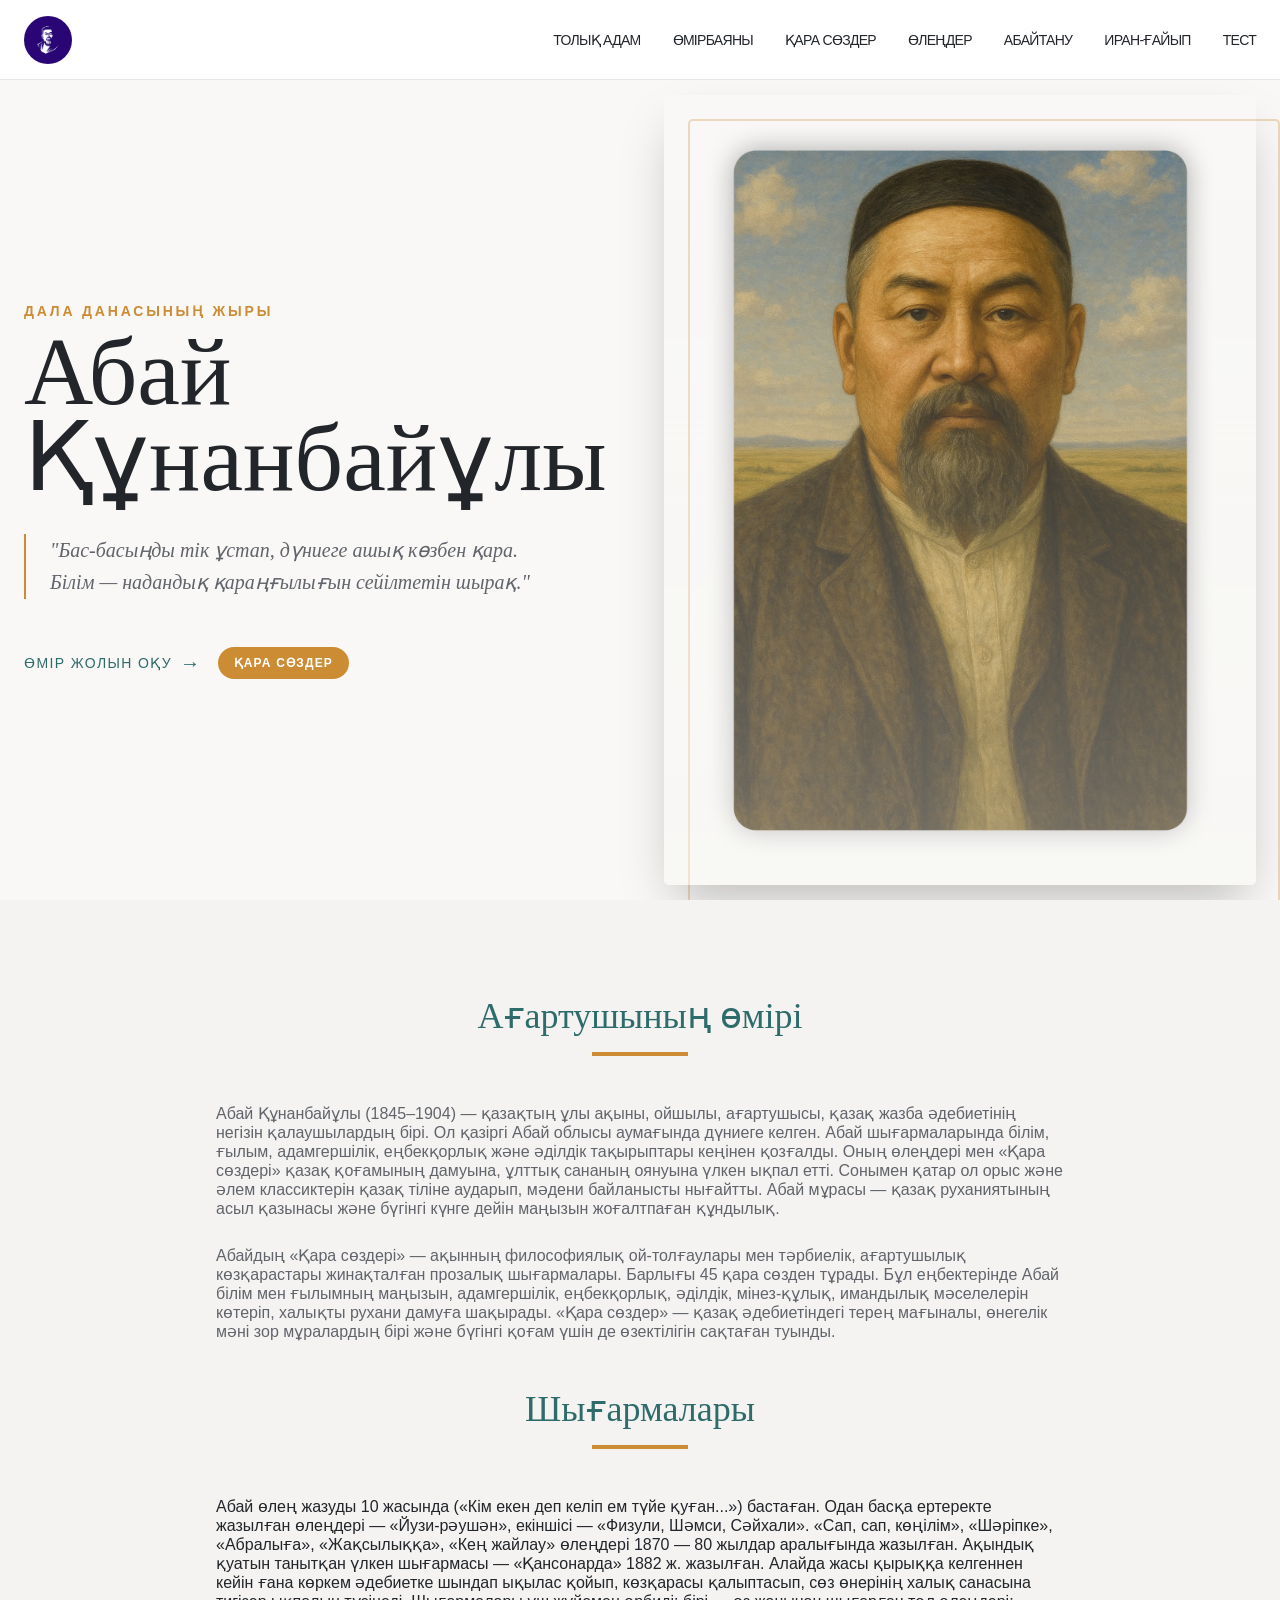
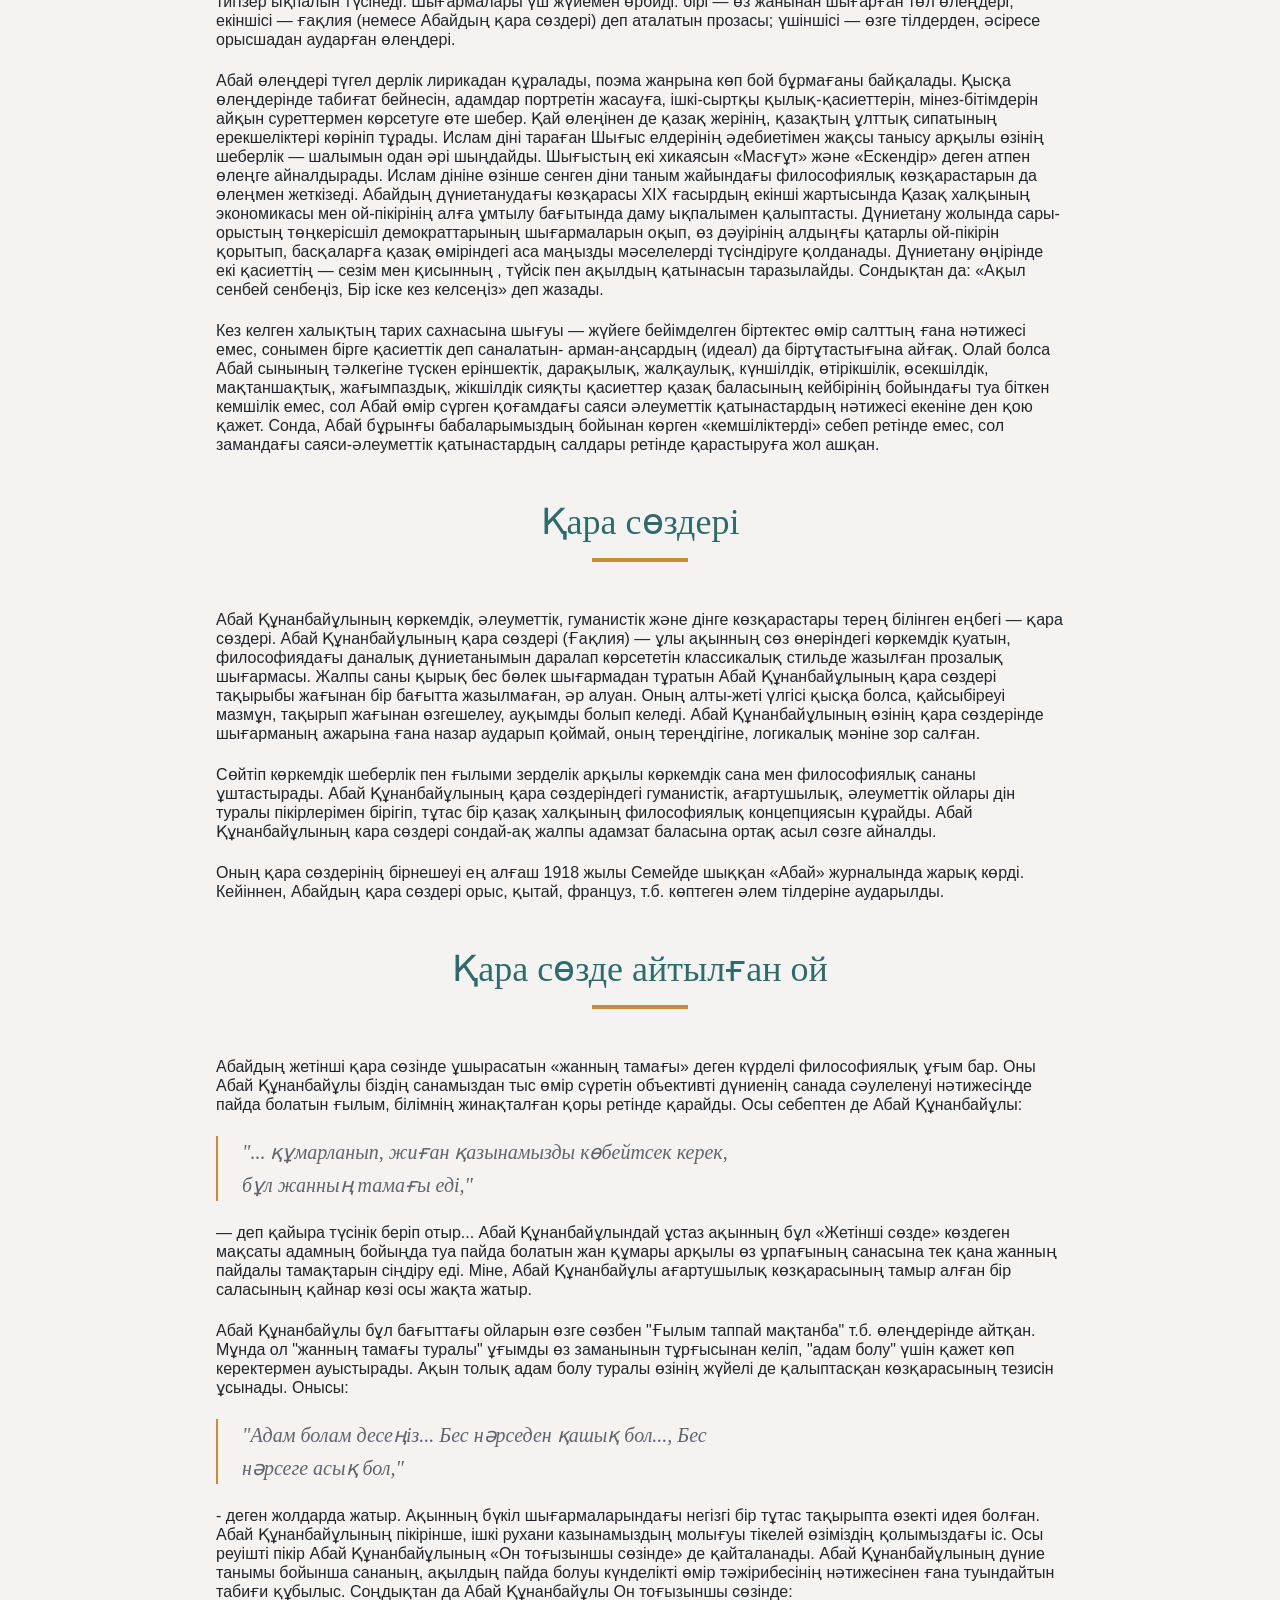
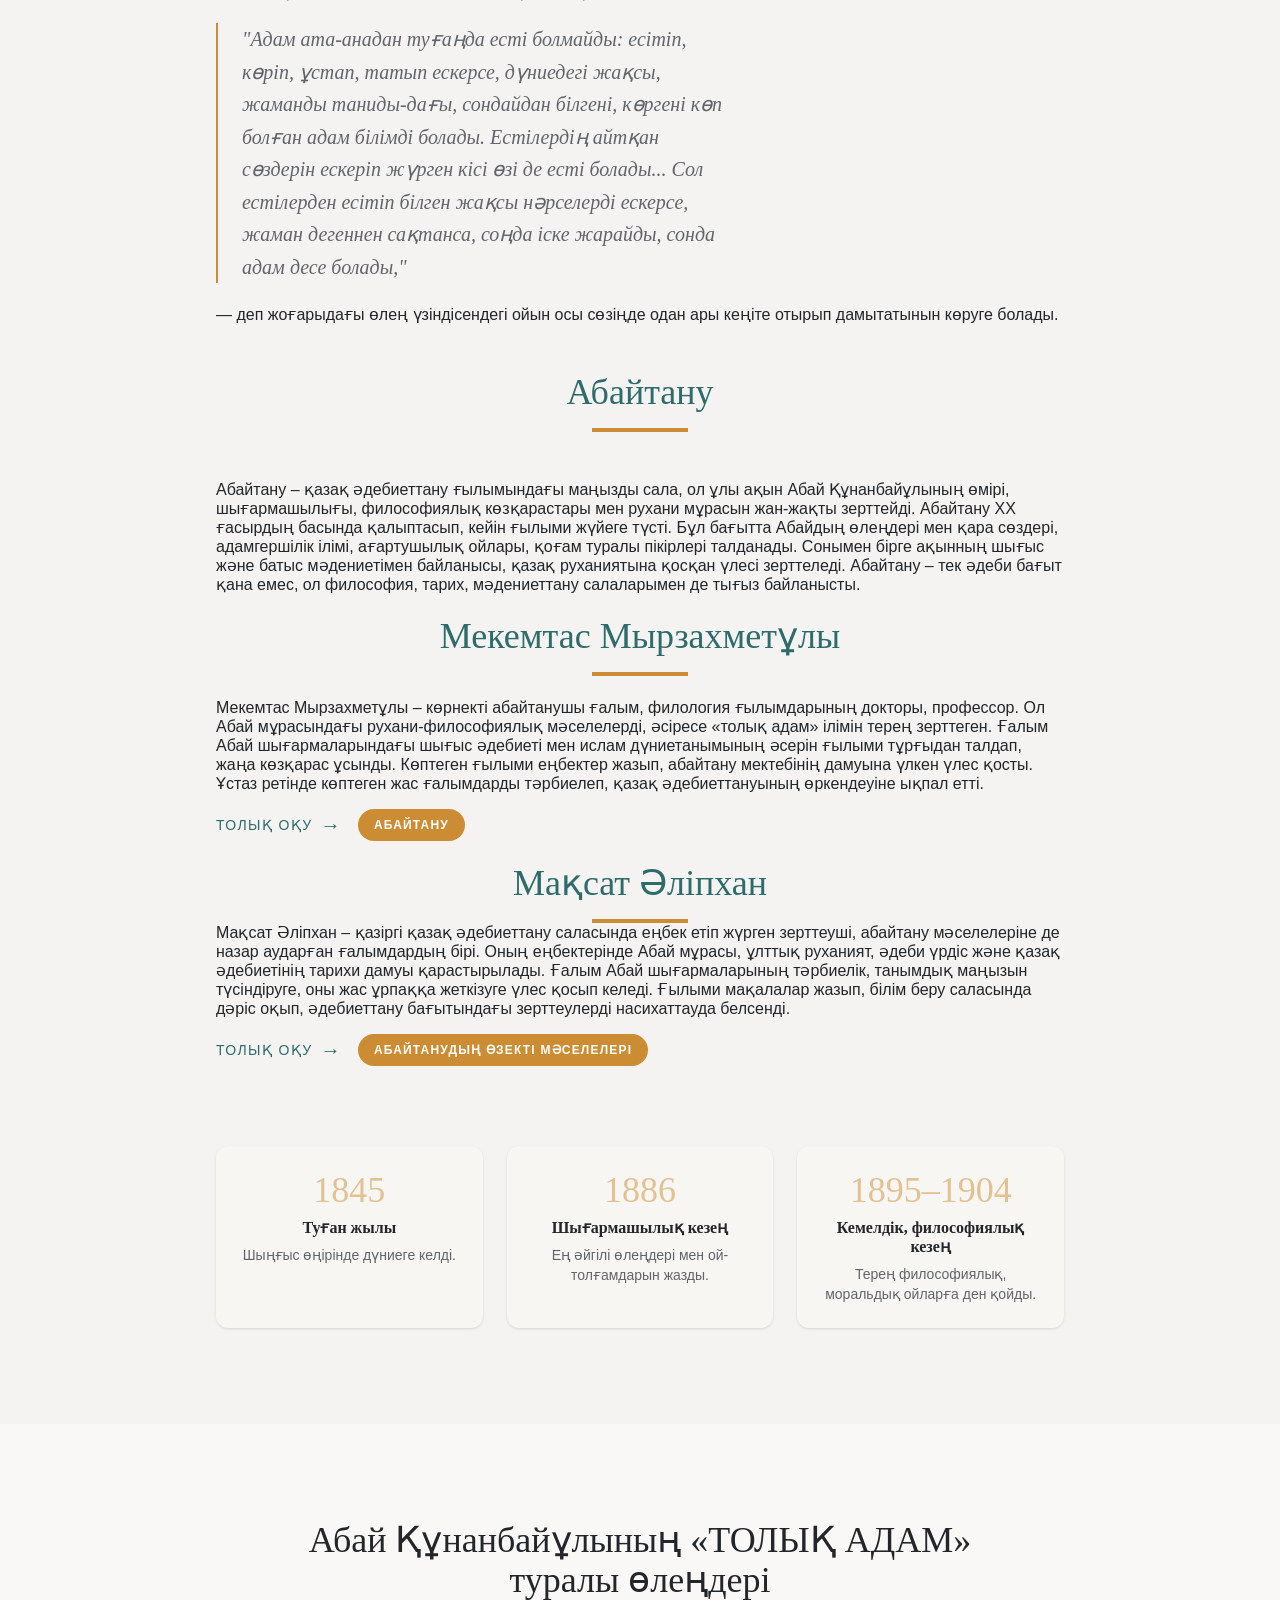
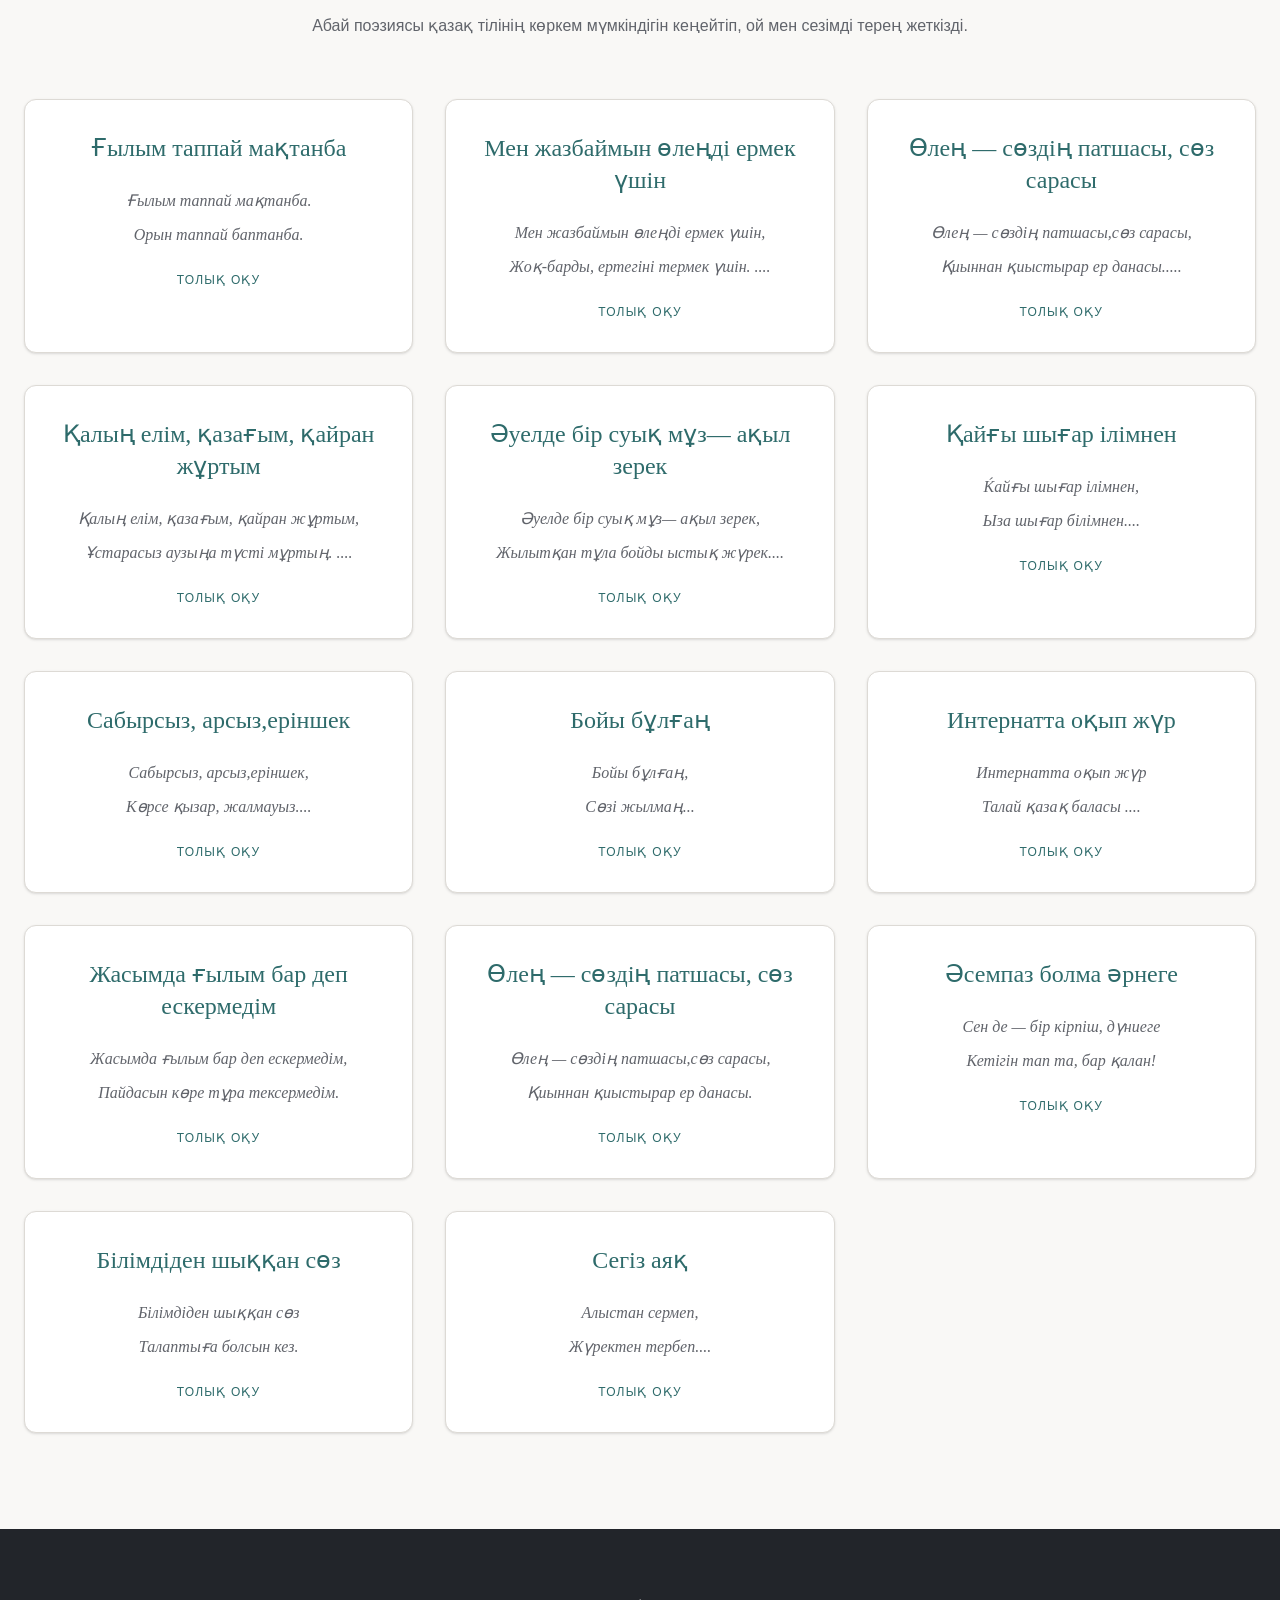
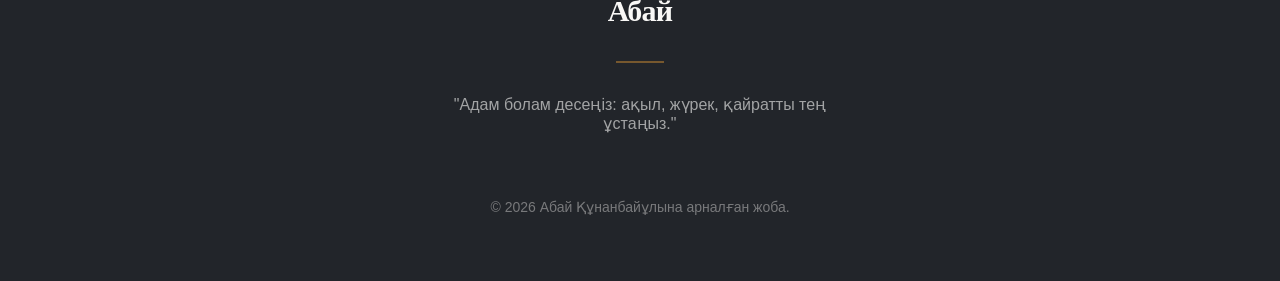
==== commit 728fb532: "Add files via upload" ====
--- a/index.html
+++ b/index.html
@@ -51,13 +51,13 @@
                             </a>
                         </a>
                         <div class="hidden md:flex items-center gap-8">
+                            <a href="/tolyq_adam/" class="text-sm font-medium hover:text-primary uppercase tracking-tighter">Толық Адам</a>
                             <a href="/#biography" class="text-sm font-medium hover:text-primary uppercase tracking-tighter">Өмірбаяны</a>
                             <a href="/book-of-words/" class="text-sm font-medium hover:text-primary uppercase tracking-tighter">Қара сөздер</a>
+                            <a href="/#poetry" class="text-sm font-medium hover:text-primary uppercase tracking-tighter">Өлеңдер</a>
                             <a href="/#abai_tanu" class="text-sm font-medium hover:text-primary uppercase tracking-tighter">Абайтану</a>
                             <a href="/iran-gaiyp/" class="text-sm font-medium hover:text-primary uppercase tracking-tighter">Иран-Ғайып</a>
-                            <a href="/tolyq_adam/" class="text-sm font-medium hover:text-primary uppercase tracking-tighter">Толық Адам</a>
                             <a href="/tests/" class="text-sm font-medium hover:text-primary uppercase tracking-tighter">Тест</a>
-                            <a href="/#poetry" class="text-sm font-medium hover:text-primary uppercase tracking-tighter">Өлеңдер</a>
                         </div>
                         <button class="md:hidden p-2 text-black z-[10001] relative">
                             <svg xmlns="http://www.w3.org/2000/svg" width="32" height="32" viewBox="0 0 24 24" fill="none" stroke="currentColor" stroke-width="2" stroke-linecap="round" stroke-linejoin="round" class="lucide lucide-menu" aria-hidden="true">
@@ -72,11 +72,11 @@
                         <div class="flex flex-col h-full items-center justify-center space-y-8 px-6">
                             <a href="/#biography" class="text-lg font-bold text-black uppercase text-center transition-all transform translate-x-10 opacity-0" style="transition-delay: 0ms; display: block;">Өмірбаяны</a>
                             <a href="/book-of-words/" class="text-lg font-bold text-black uppercase text-center transition-all transform translate-x-10 opacity-0" style="transition-delay: 0ms; display: block;">Қара сөздер</a>
+                            <a href="/#poetry" class="text-lg font-bold text-black uppercase text-center transition-all transform translate-x-10 opacity-0" style="transition-delay: 0ms; display: block;">Өлеңдер</a>
                             <a href="/#abai_tanu" class="text-lg font-bold text-black uppercase text-center transition-all transform translate-x-10 opacity-0" style="transition-delay: 0ms; display: block;">Абай Тану</a>
                             <a href="/iran-gaiyp/" class="text-lg font-bold text-black uppercase text-center transition-all transform translate-x-10 opacity-0" style="transition-delay: 0ms; display: block;">Иран-Ғайып</a>
                             <a href="/tolyq_adam/" class="text-lg font-bold text-black uppercase text-center transition-all transform translate-x-10 opacity-0" style="transition-delay: 0ms; display: block;">Толық Адам</a>
                             <a href="/tests/" class="text-lg font-bold text-black uppercase text-center transition-all transform translate-x-10 opacity-0" style="transition-delay: 0ms; display: block;">Тест</a>
-                            <a href="/#poetry" class="text-lg font-bold text-black uppercase text-center transition-all transform translate-x-10 opacity-0" style="transition-delay: 0ms; display: block;">Өлеңдер</a>
                         </div>
                     </div>
                 </nav>
@@ -187,7 +187,7 @@
 <section id="poetry" class="py-24 bg-background section-reveal">
     <div class="container mx-auto px-6">
         <div class="text-center max-w-2xl mx-auto mb-16 space-y-4">
-            <h2 class="text-4xl font-serif text-foreground">Өлеңдер</h2>
+            <h2 class="text-4xl font-serif text-foreground">Абай Құнанбайұлының «ТОЛЫҚ АДАМ» туралы өлеңдері</h2>
             <p class="text-muted-foreground">Абай поэзиясы қазақ тілінің көркем мүмкіндігін кеңейтіп, ой мен сезімді терең жеткізді.</p>
         </div>
         <div class="grid md:grid-cols-2 lg:grid-cols-3 gap-8">
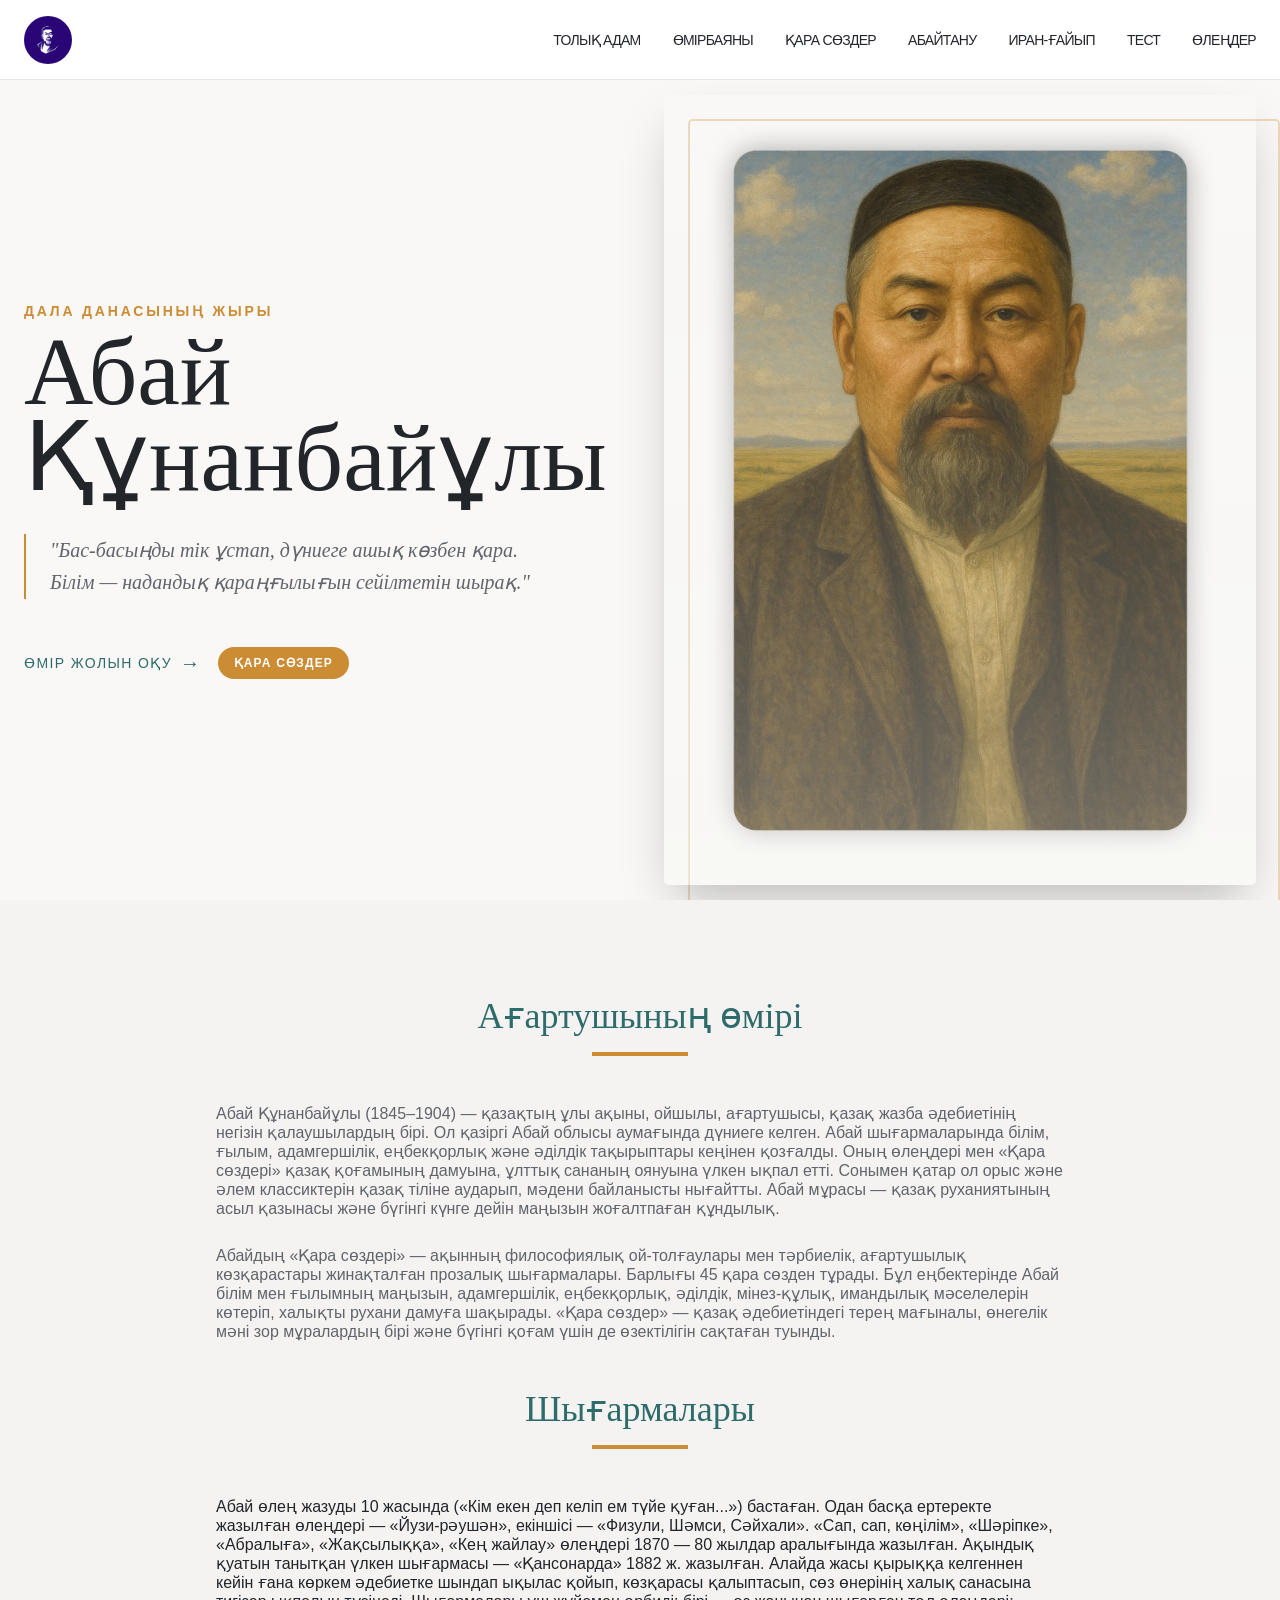
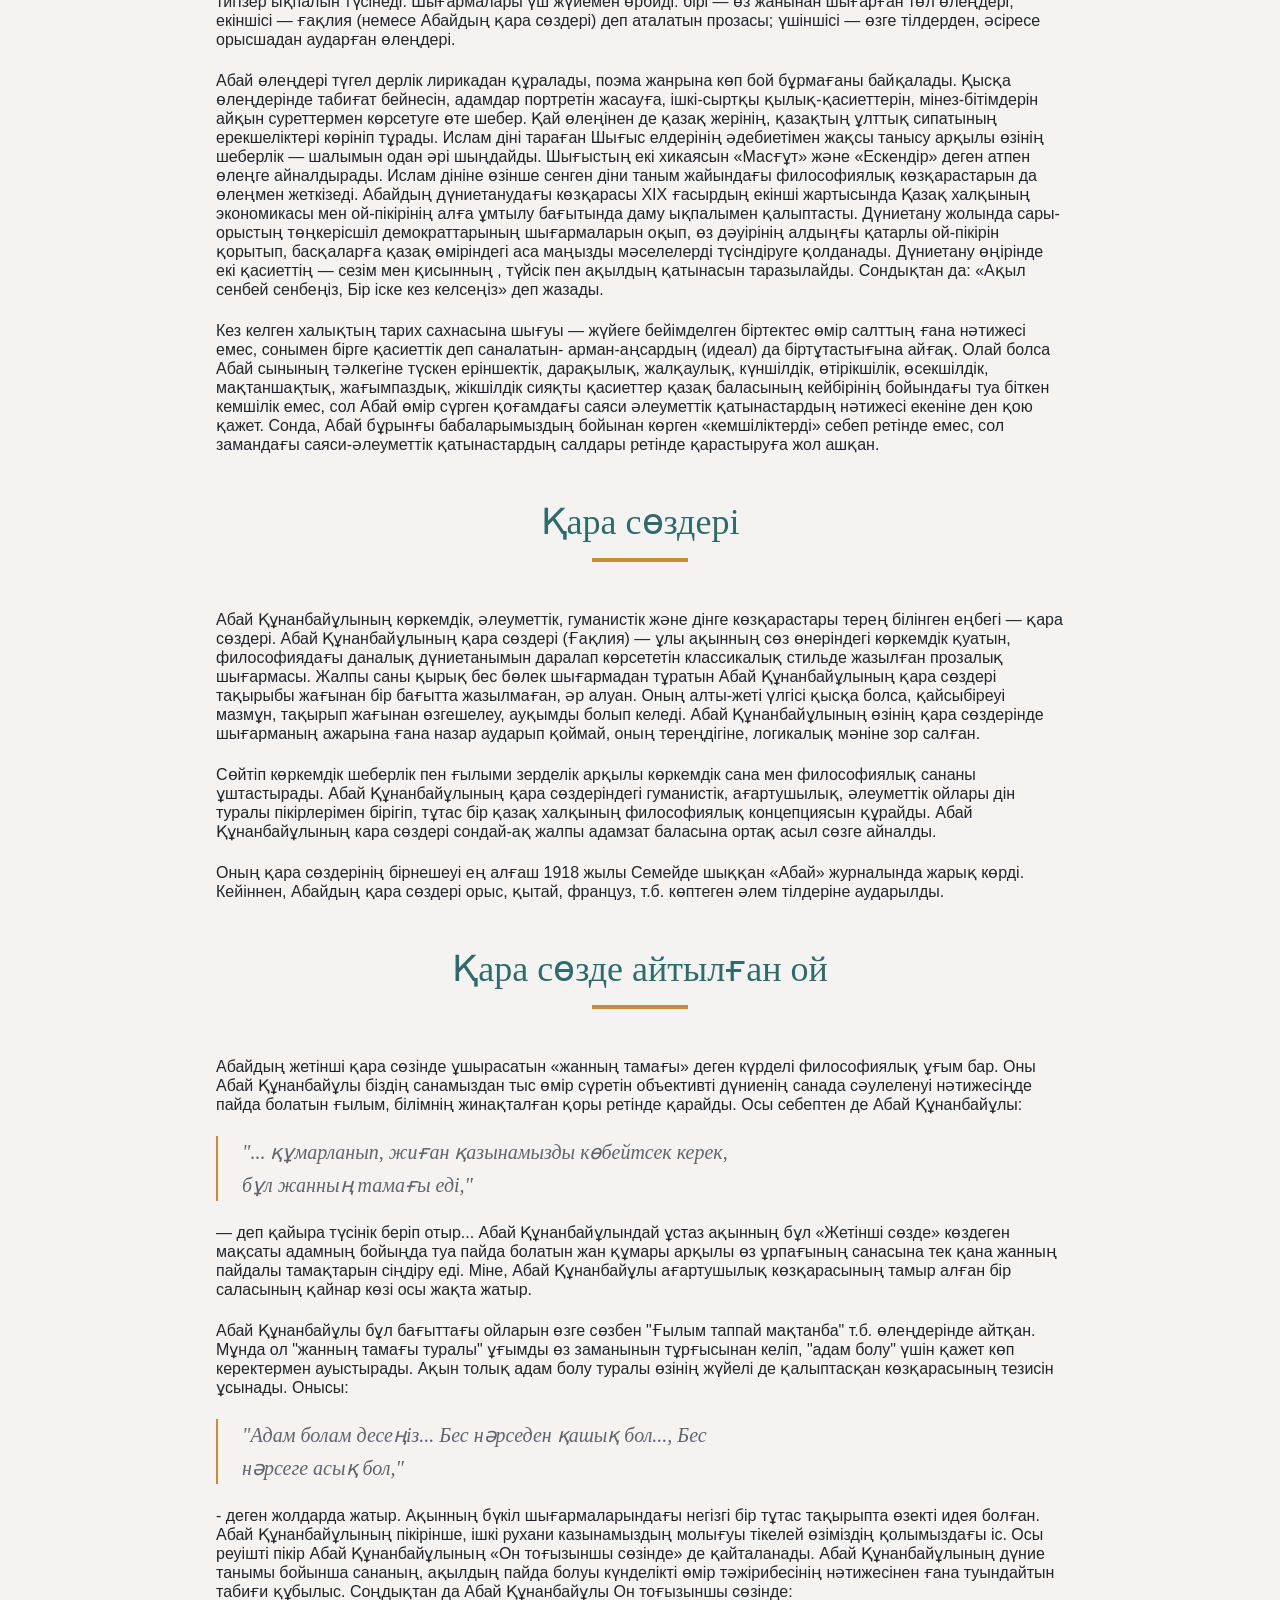
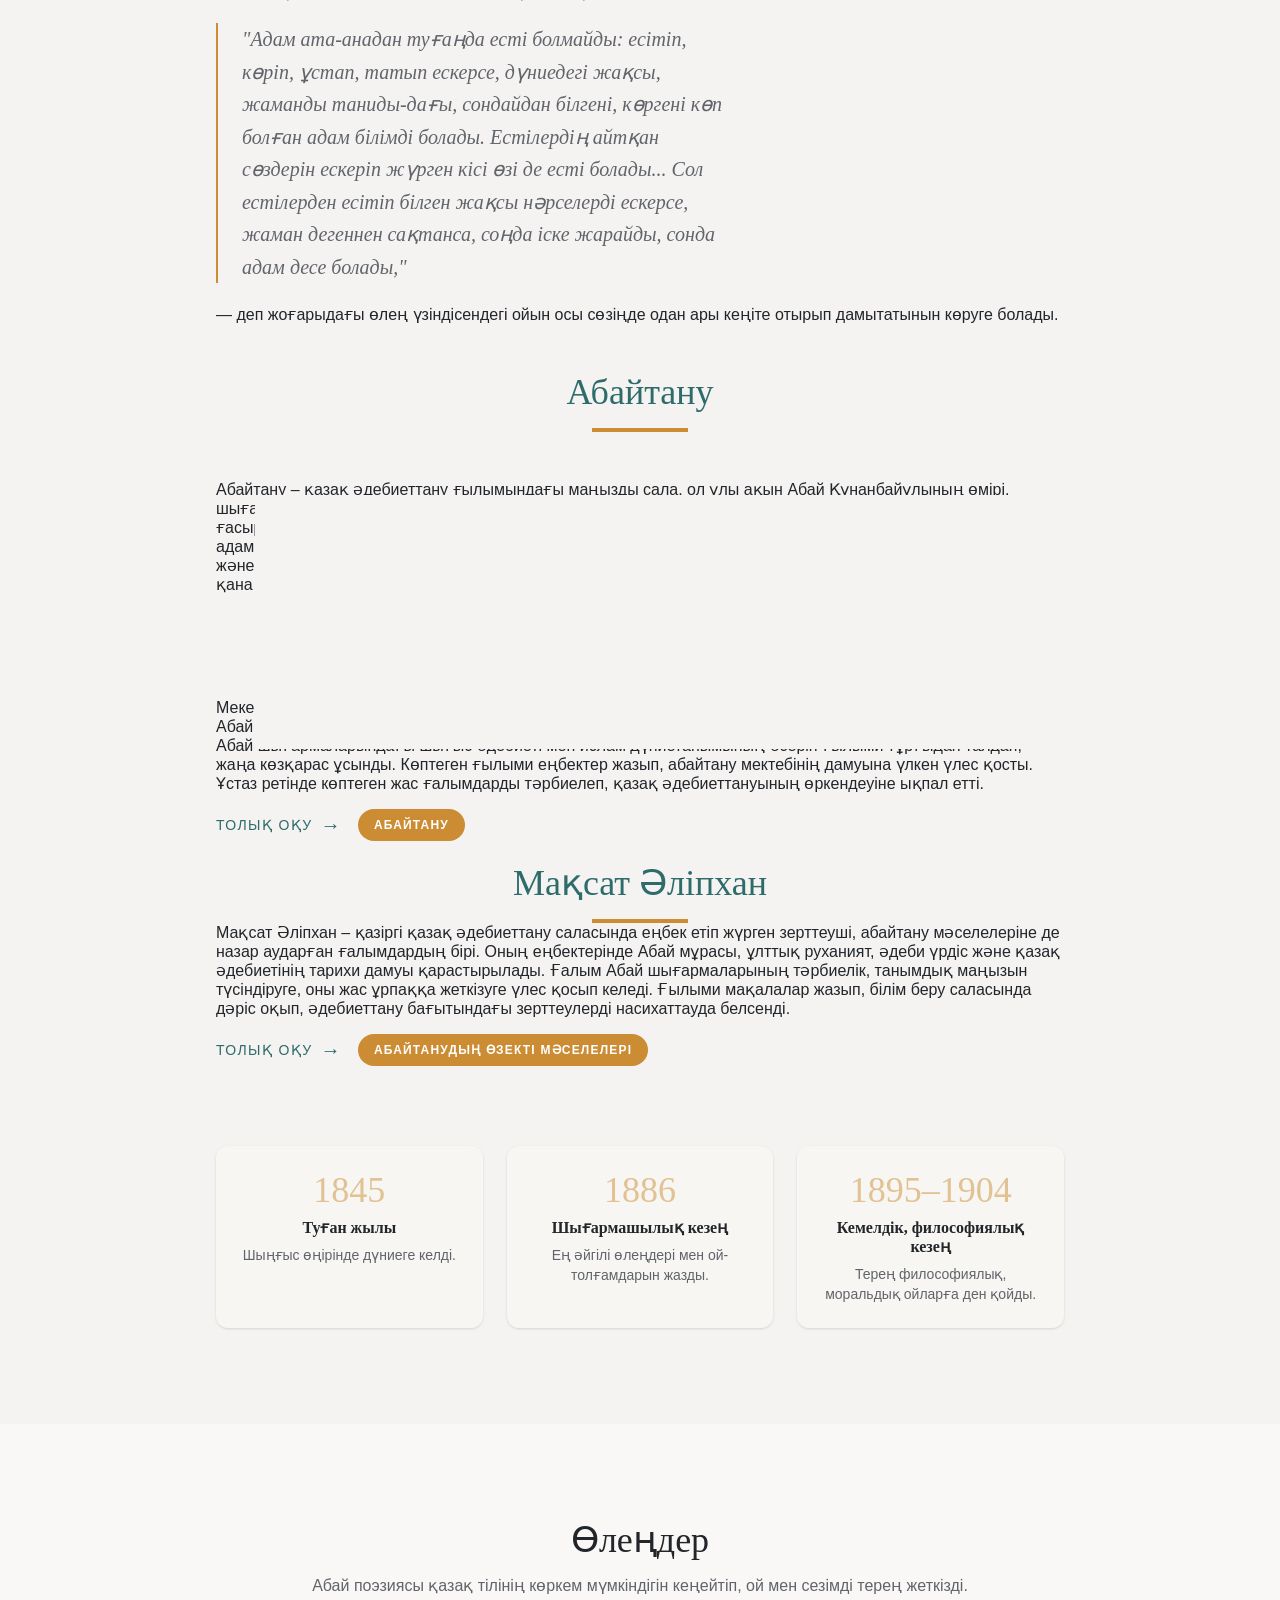
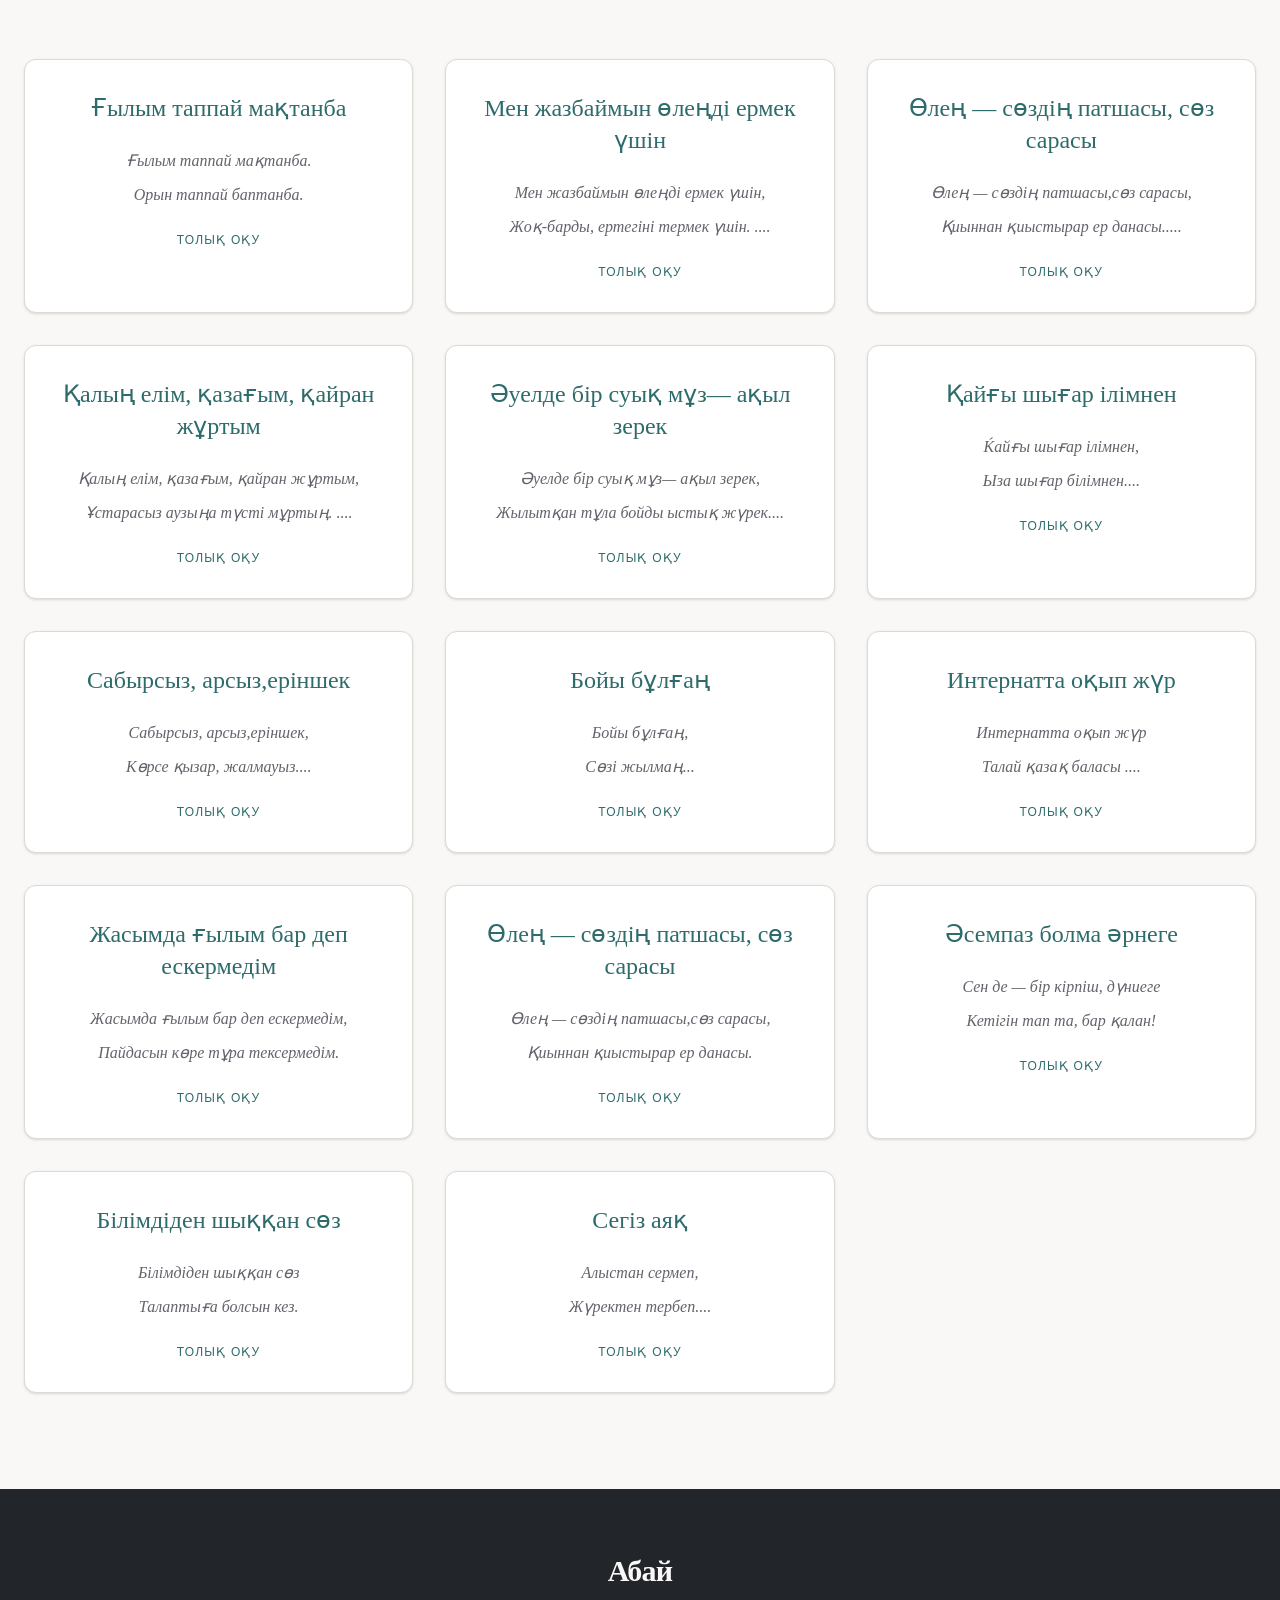
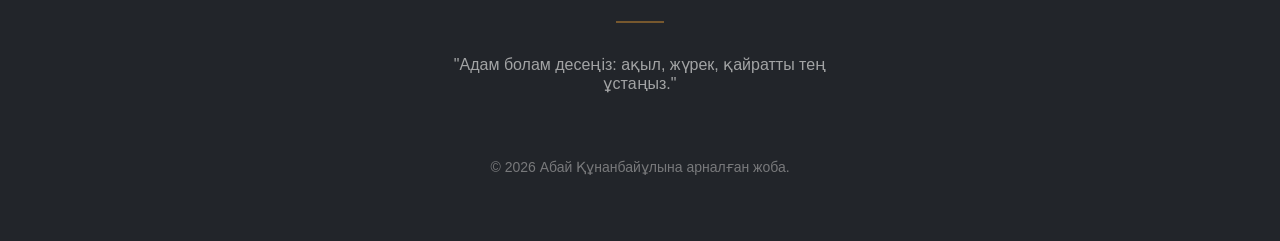
==== commit 7eac4ad8: "Add files via upload" ====
--- a/index.html
+++ b/index.html
@@ -51,13 +51,13 @@
                             </a>
                         </a>
                         <div class="hidden md:flex items-center gap-8">
-                            <a href="/tolyq_adam/" class="text-sm font-medium hover:text-primary uppercase tracking-tighter">Толық Адам</a>
                             <a href="/#biography" class="text-sm font-medium hover:text-primary uppercase tracking-tighter">Өмірбаяны</a>
                             <a href="/book-of-words/" class="text-sm font-medium hover:text-primary uppercase tracking-tighter">Қара сөздер</a>
-                            <a href="/#poetry" class="text-sm font-medium hover:text-primary uppercase tracking-tighter">Өлеңдер</a>
                             <a href="/#abai_tanu" class="text-sm font-medium hover:text-primary uppercase tracking-tighter">Абайтану</a>
                             <a href="/iran-gaiyp/" class="text-sm font-medium hover:text-primary uppercase tracking-tighter">Иран-Ғайып</a>
+                            <a href="/tolyq_adam/" class="text-sm font-medium hover:text-primary uppercase tracking-tighter">Толық Адам</a>
                             <a href="/tests/" class="text-sm font-medium hover:text-primary uppercase tracking-tighter">Тест</a>
+                            <a href="/#poetry" class="text-sm font-medium hover:text-primary uppercase tracking-tighter">Өлеңдер</a>
                         </div>
                         <button class="md:hidden p-2 text-black z-[10001] relative">
                             <svg xmlns="http://www.w3.org/2000/svg" width="32" height="32" viewBox="0 0 24 24" fill="none" stroke="currentColor" stroke-width="2" stroke-linecap="round" stroke-linejoin="round" class="lucide lucide-menu" aria-hidden="true">
@@ -72,11 +72,11 @@
                         <div class="flex flex-col h-full items-center justify-center space-y-8 px-6">
                             <a href="/#biography" class="text-lg font-bold text-black uppercase text-center transition-all transform translate-x-10 opacity-0" style="transition-delay: 0ms; display: block;">Өмірбаяны</a>
                             <a href="/book-of-words/" class="text-lg font-bold text-black uppercase text-center transition-all transform translate-x-10 opacity-0" style="transition-delay: 0ms; display: block;">Қара сөздер</a>
-                            <a href="/#poetry" class="text-lg font-bold text-black uppercase text-center transition-all transform translate-x-10 opacity-0" style="transition-delay: 0ms; display: block;">Өлеңдер</a>
                             <a href="/#abai_tanu" class="text-lg font-bold text-black uppercase text-center transition-all transform translate-x-10 opacity-0" style="transition-delay: 0ms; display: block;">Абай Тану</a>
                             <a href="/iran-gaiyp/" class="text-lg font-bold text-black uppercase text-center transition-all transform translate-x-10 opacity-0" style="transition-delay: 0ms; display: block;">Иран-Ғайып</a>
                             <a href="/tolyq_adam/" class="text-lg font-bold text-black uppercase text-center transition-all transform translate-x-10 opacity-0" style="transition-delay: 0ms; display: block;">Толық Адам</a>
                             <a href="/tests/" class="text-lg font-bold text-black uppercase text-center transition-all transform translate-x-10 opacity-0" style="transition-delay: 0ms; display: block;">Тест</a>
+                            <a href="/#poetry" class="text-lg font-bold text-black uppercase text-center transition-all transform translate-x-10 opacity-0" style="transition-delay: 0ms; display: block;">Өлеңдер</a>
                         </div>
                     </div>
                 </nav>
@@ -187,7 +187,7 @@
 <section id="poetry" class="py-24 bg-background section-reveal">
     <div class="container mx-auto px-6">
         <div class="text-center max-w-2xl mx-auto mb-16 space-y-4">
-            <h2 class="text-4xl font-serif text-foreground">Абай Құнанбайұлының «ТОЛЫҚ АДАМ» туралы өлеңдері</h2>
+            <h2 class="text-4xl font-serif text-foreground">Өлеңдер</h2>
             <p class="text-muted-foreground">Абай поэзиясы қазақ тілінің көркем мүмкіндігін кеңейтіп, ой мен сезімді терең жеткізді.</p>
         </div>
         <div class="grid md:grid-cols-2 lg:grid-cols-3 gap-8">
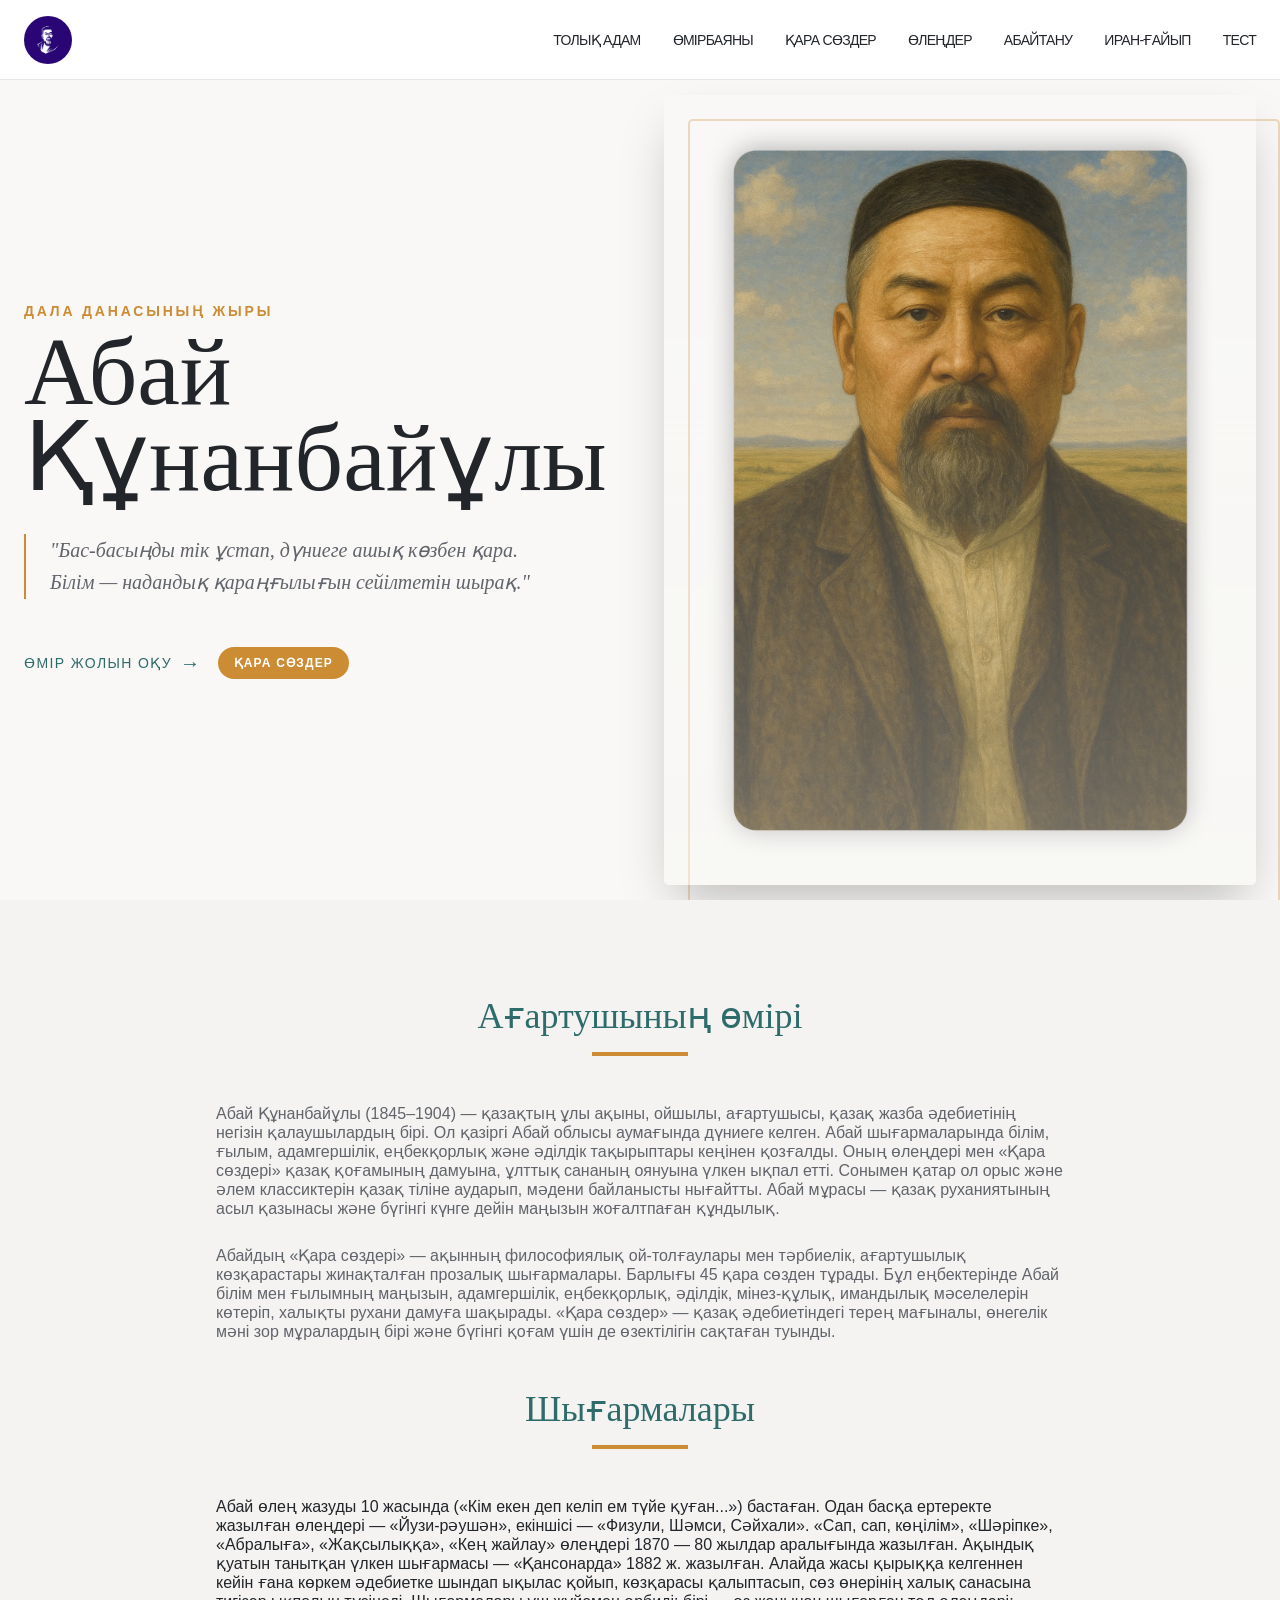
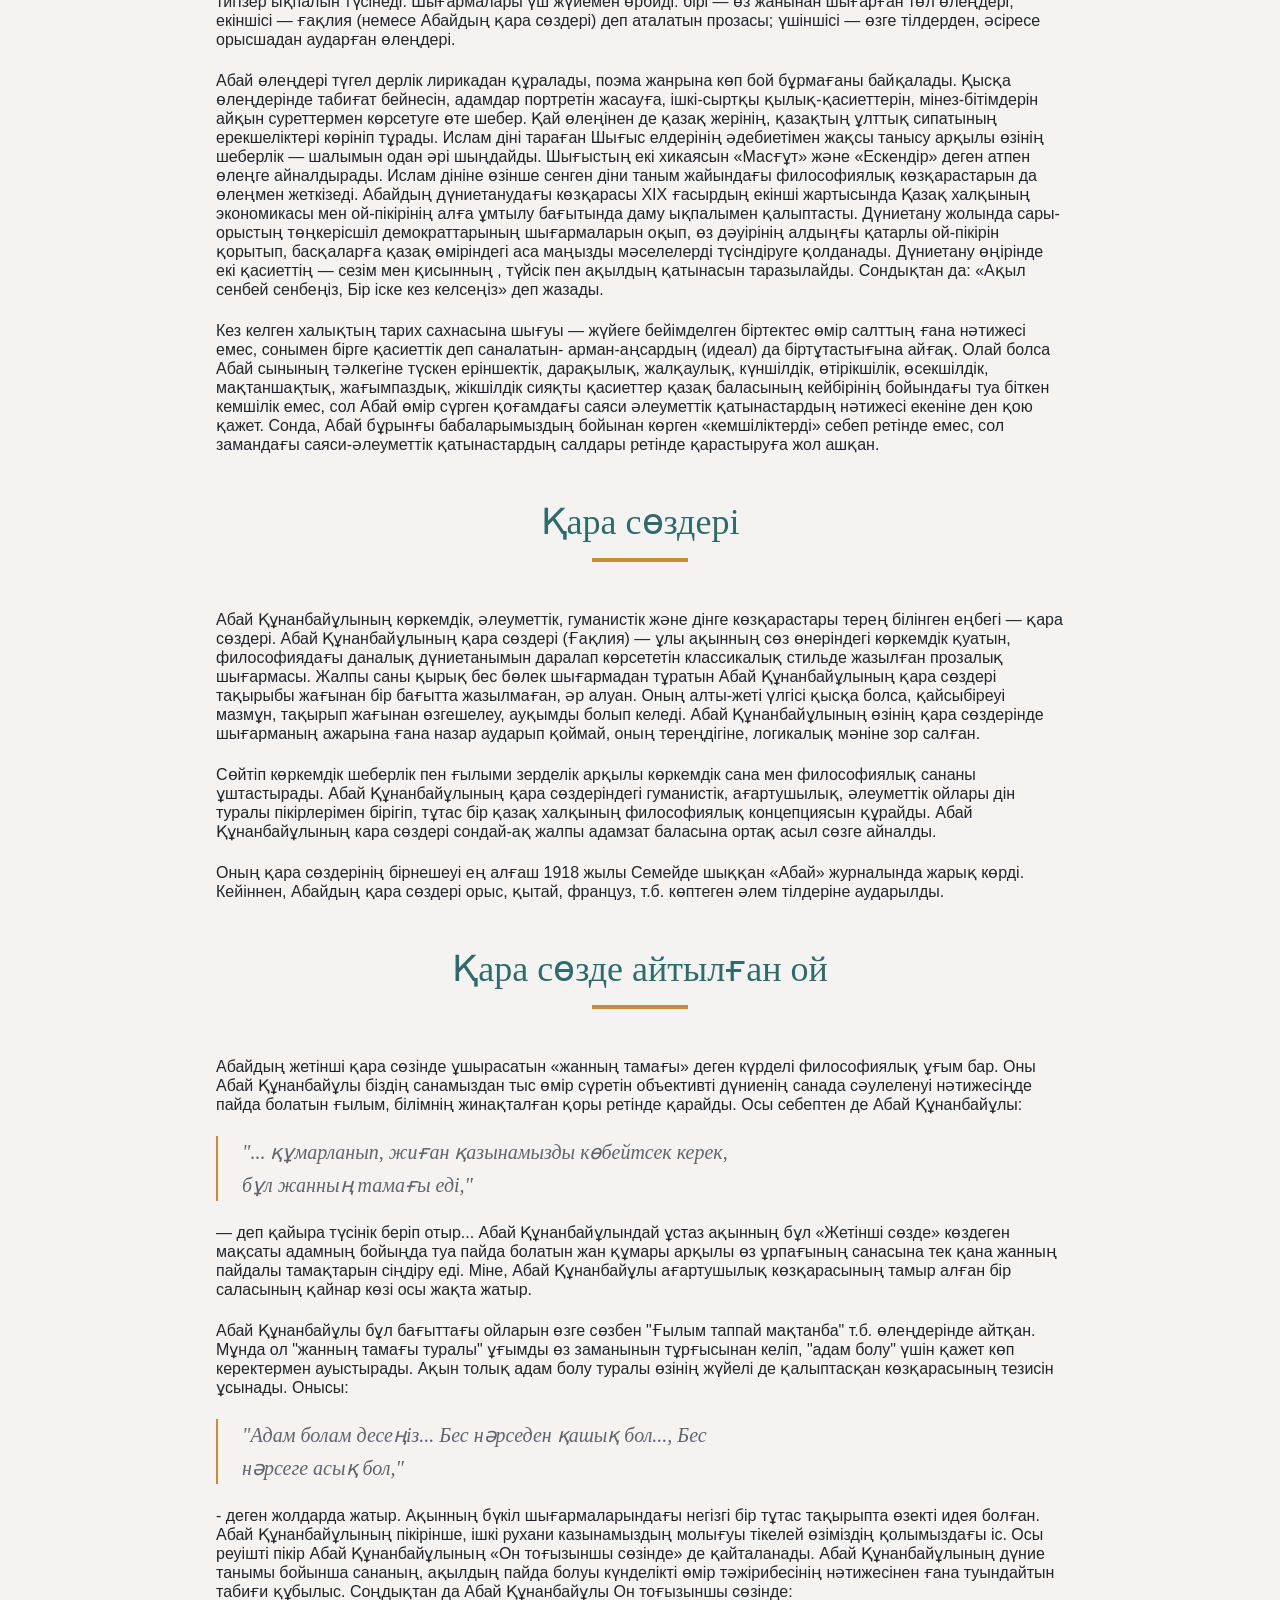
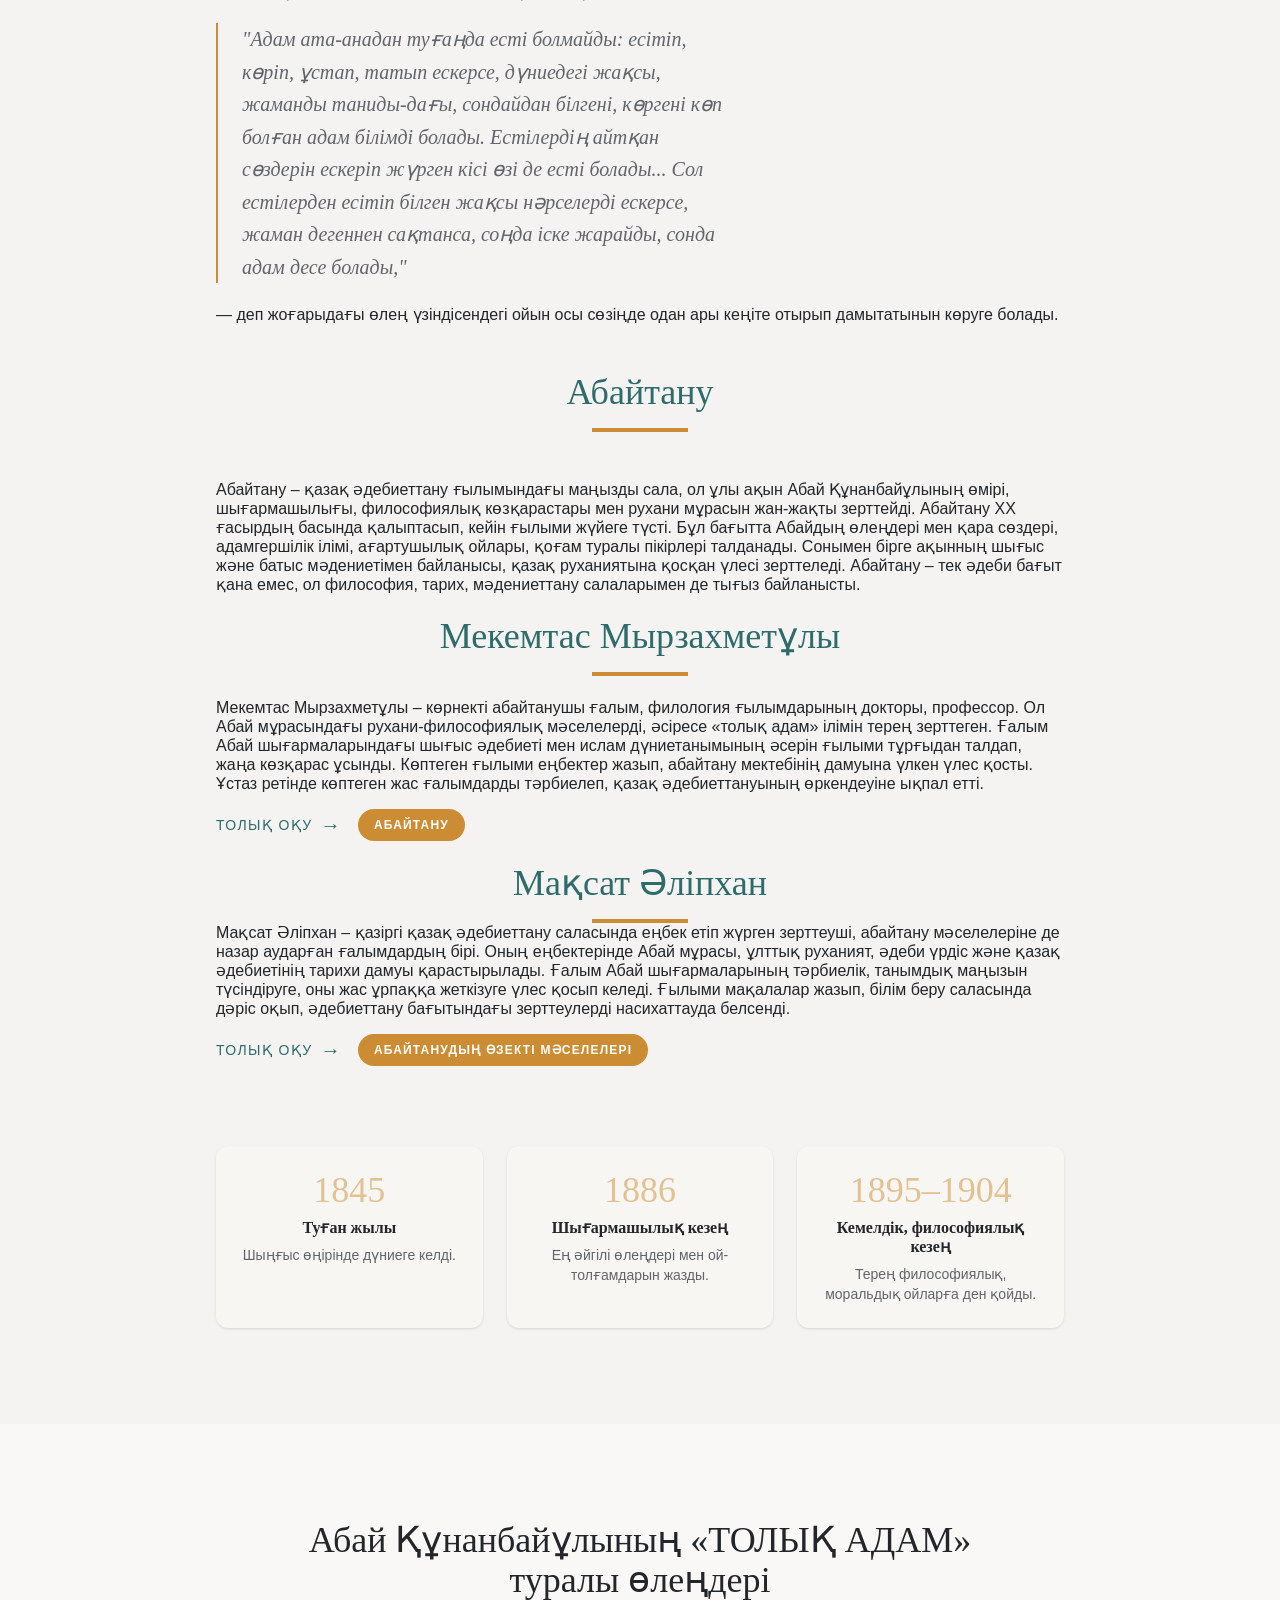
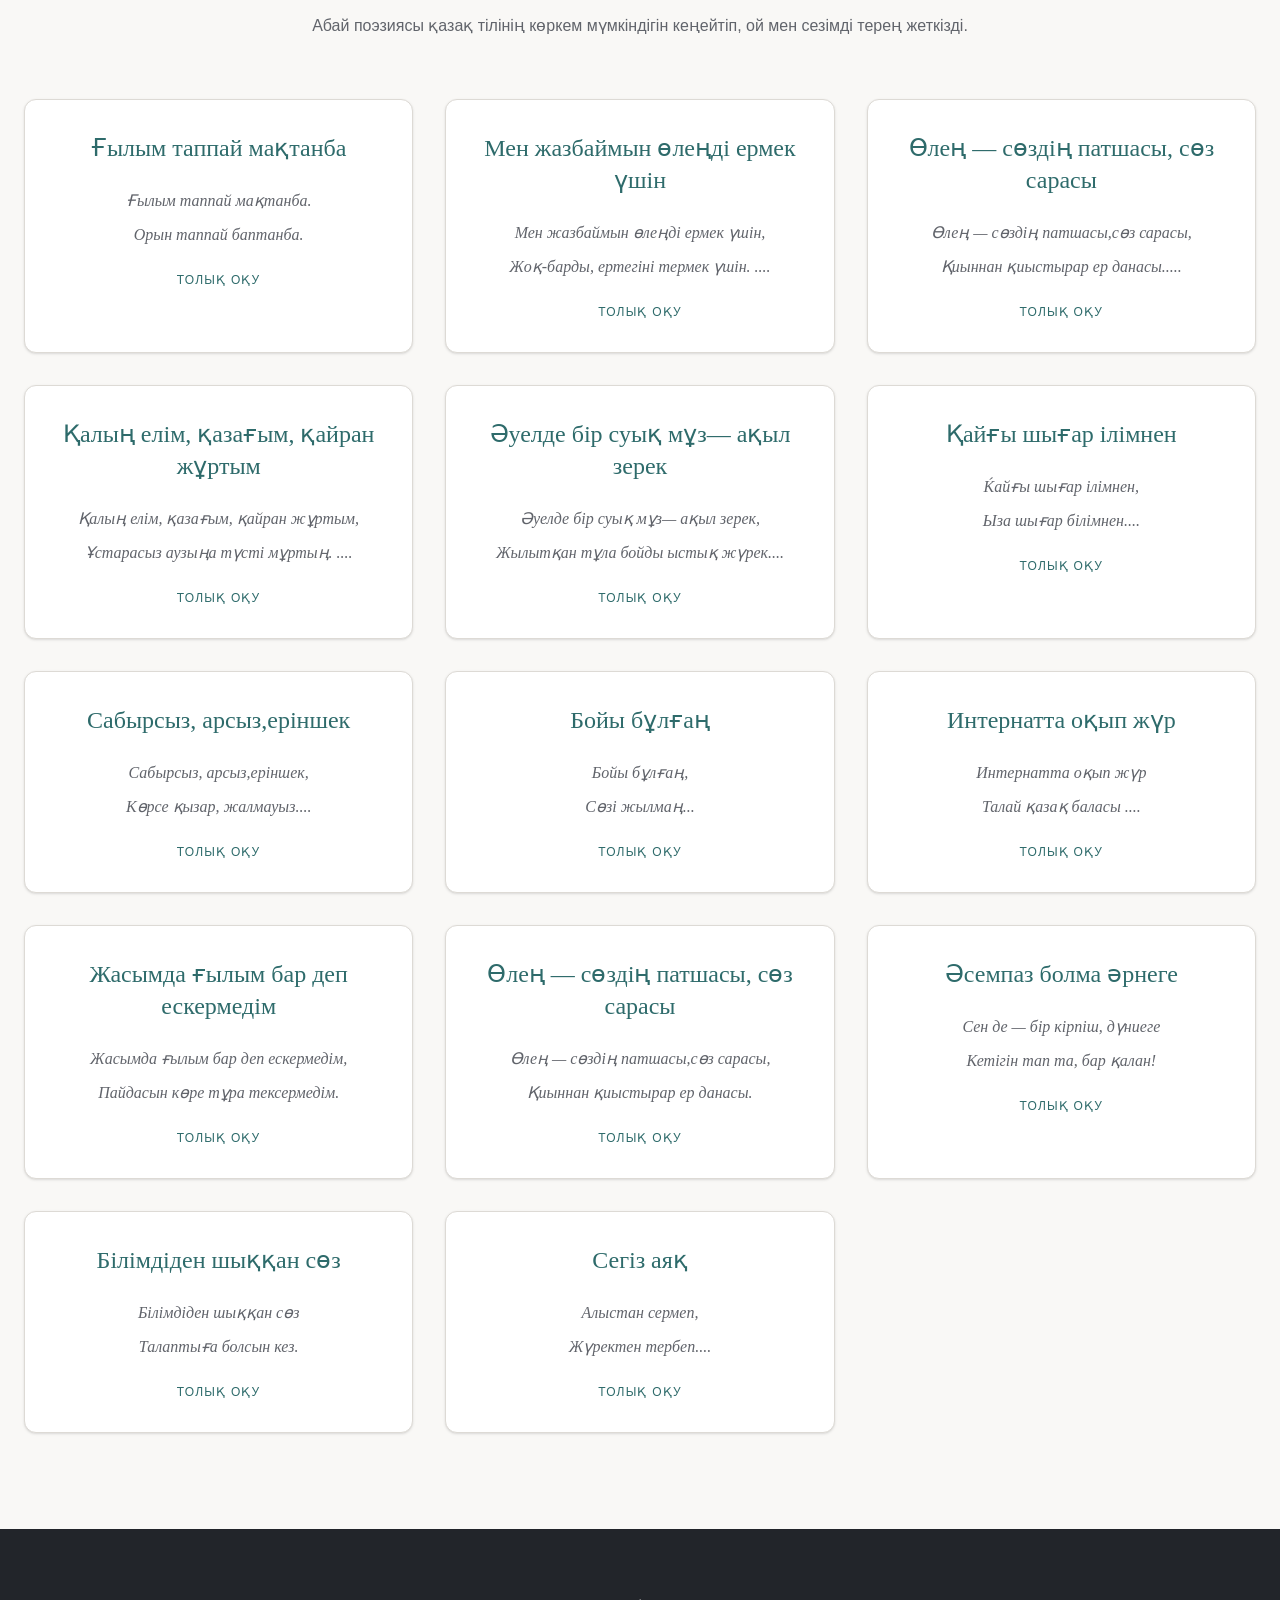
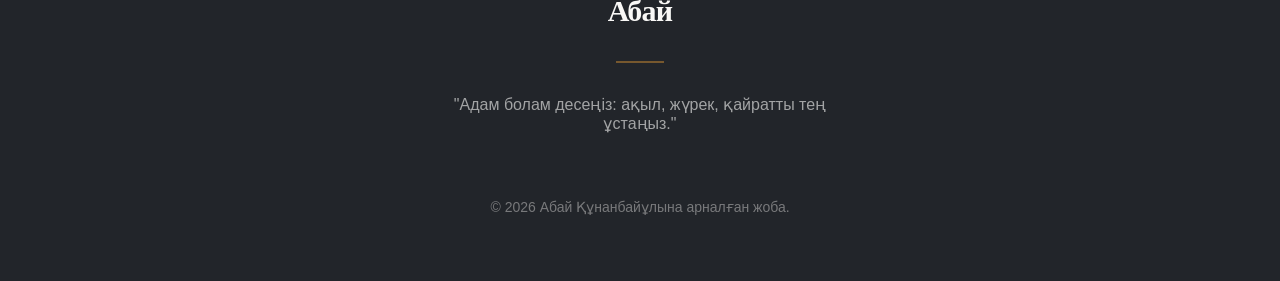
==== commit 58232d11: "Add files via upload" ====
--- a/index.html
+++ b/index.html
@@ -51,13 +51,13 @@
                             </a>
                         </a>
                         <div class="hidden md:flex items-center gap-8">
+                            <a href="/tolyq_adam/index.html" class="text-sm font-medium hover:text-primary uppercase tracking-tighter">Толық Адам</a>
                             <a href="/#biography" class="text-sm font-medium hover:text-primary uppercase tracking-tighter">Өмірбаяны</a>
                             <a href="/book-of-words/" class="text-sm font-medium hover:text-primary uppercase tracking-tighter">Қара сөздер</a>
+                            <a href="/#poetry" class="text-sm font-medium hover:text-primary uppercase tracking-tighter">Өлеңдер</a>
                             <a href="/#abai_tanu" class="text-sm font-medium hover:text-primary uppercase tracking-tighter">Абайтану</a>
-                            <a href="/iran-gaiyp/" class="text-sm font-medium hover:text-primary uppercase tracking-tighter">Иран-Ғайып</a>
-                            <a href="/tolyq_adam/" class="text-sm font-medium hover:text-primary uppercase tracking-tighter">Толық Адам</a>
+                            <a href="/iran-gaiyp/index.html" class="text-sm font-medium hover:text-primary uppercase tracking-tighter">Иран-Ғайып</a>
                             <a href="/tests/" class="text-sm font-medium hover:text-primary uppercase tracking-tighter">Тест</a>
-                            <a href="/#poetry" class="text-sm font-medium hover:text-primary uppercase tracking-tighter">Өлеңдер</a>
                         </div>
                         <button class="md:hidden p-2 text-black z-[10001] relative">
                             <svg xmlns="http://www.w3.org/2000/svg" width="32" height="32" viewBox="0 0 24 24" fill="none" stroke="currentColor" stroke-width="2" stroke-linecap="round" stroke-linejoin="round" class="lucide lucide-menu" aria-hidden="true">
@@ -72,11 +72,11 @@
                         <div class="flex flex-col h-full items-center justify-center space-y-8 px-6">
                             <a href="/#biography" class="text-lg font-bold text-black uppercase text-center transition-all transform translate-x-10 opacity-0" style="transition-delay: 0ms; display: block;">Өмірбаяны</a>
                             <a href="/book-of-words/" class="text-lg font-bold text-black uppercase text-center transition-all transform translate-x-10 opacity-0" style="transition-delay: 0ms; display: block;">Қара сөздер</a>
+                            <a href="/#poetry" class="text-lg font-bold text-black uppercase text-center transition-all transform translate-x-10 opacity-0" style="transition-delay: 0ms; display: block;">Өлеңдер</a>
                             <a href="/#abai_tanu" class="text-lg font-bold text-black uppercase text-center transition-all transform translate-x-10 opacity-0" style="transition-delay: 0ms; display: block;">Абай Тану</a>
-                            <a href="/iran-gaiyp/" class="text-lg font-bold text-black uppercase text-center transition-all transform translate-x-10 opacity-0" style="transition-delay: 0ms; display: block;">Иран-Ғайып</a>
-                            <a href="/tolyq_adam/" class="text-lg font-bold text-black uppercase text-center transition-all transform translate-x-10 opacity-0" style="transition-delay: 0ms; display: block;">Толық Адам</a>
+                            <a href="/iran-gaiyp/index.html" class="text-lg font-bold text-black uppercase text-center transition-all transform translate-x-10 opacity-0" style="transition-delay: 0ms; display: block;">Иран-Ғайып</a>
+                            <a href="/tolyq_adam/index.html" class="text-lg font-bold text-black uppercase text-center transition-all transform translate-x-10 opacity-0" style="transition-delay: 0ms; display: block;">Толық Адам</a>
                             <a href="/tests/" class="text-lg font-bold text-black uppercase text-center transition-all transform translate-x-10 opacity-0" style="transition-delay: 0ms; display: block;">Тест</a>
-                            <a href="/#poetry" class="text-lg font-bold text-black uppercase text-center transition-all transform translate-x-10 opacity-0" style="transition-delay: 0ms; display: block;">Өлеңдер</a>
                         </div>
                     </div>
                 </nav>
@@ -187,7 +187,7 @@
 <section id="poetry" class="py-24 bg-background section-reveal">
     <div class="container mx-auto px-6">
         <div class="text-center max-w-2xl mx-auto mb-16 space-y-4">
-            <h2 class="text-4xl font-serif text-foreground">Өлеңдер</h2>
+            <h2 class="text-4xl font-serif text-foreground">Абай Құнанбайұлының «ТОЛЫҚ АДАМ» туралы өлеңдері</h2>
             <p class="text-muted-foreground">Абай поэзиясы қазақ тілінің көркем мүмкіндігін кеңейтіп, ой мен сезімді терең жеткізді.</p>
         </div>
         <div class="grid md:grid-cols-2 lg:grid-cols-3 gap-8">
